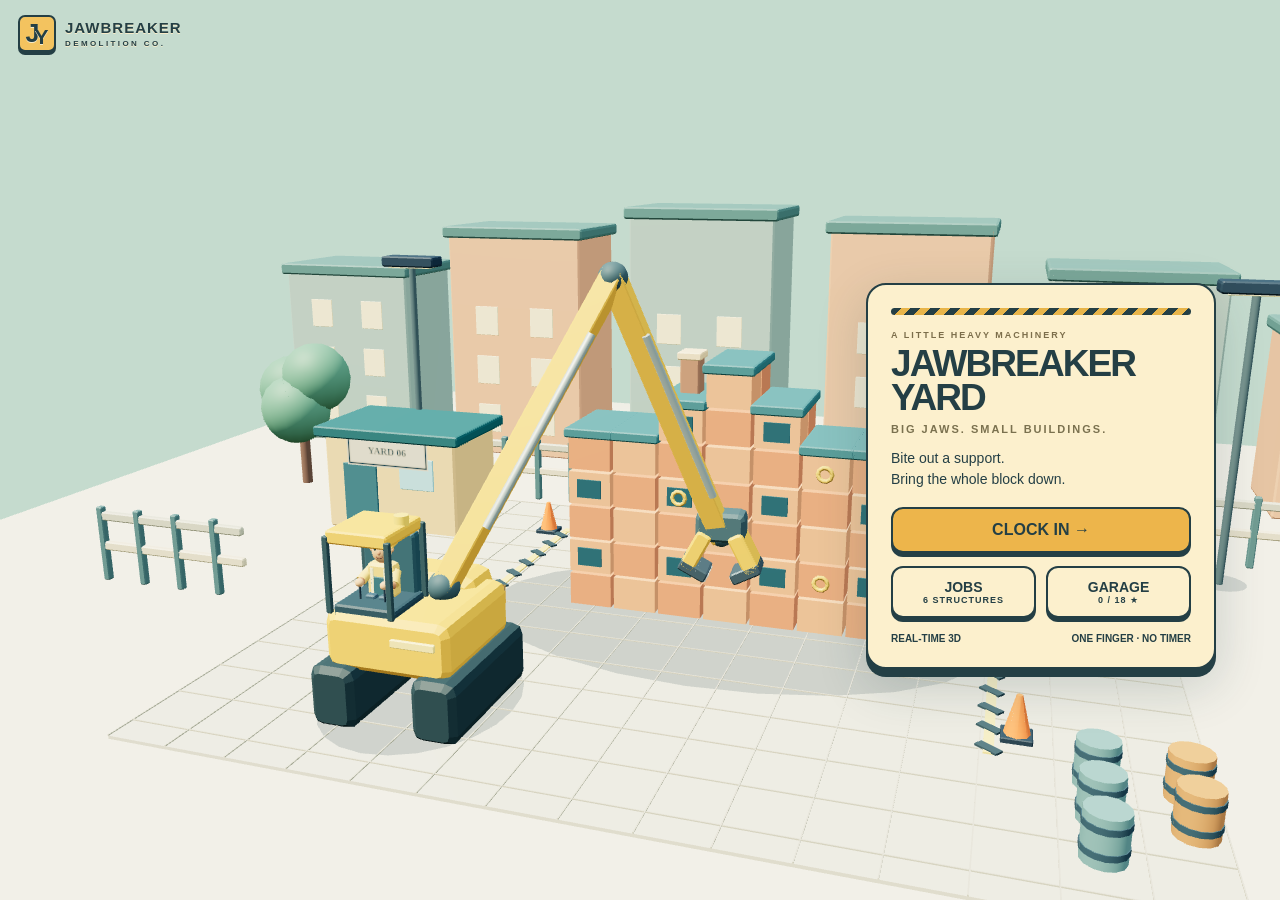
==== index.html @ 6f465db1 "Publish Jawbreaker Yard" ====
<!doctype html>
<html lang="en"><head><meta charset="utf-8"><meta name="viewport" content="width=device-width,initial-scale=1,viewport-fit=cover"><meta name="theme-color" content="#263f46"><meta property="og:title" content="Jawbreaker Yard"><meta property="og:image" content="cover.jpg"><meta name="description" content="Aim a hydraulic jaw. Bite out the supports. Bring the whole block down."><title>Jawbreaker Yard · 3D Demolition</title><link rel="icon" href="icon.svg"><style>#game{position:fixed;left:0;top:0;width:var(--game-width,100vw);height:var(--game-height,100dvh);transform:translateZ(0);overflow:hidden}
[data-night="true"] #brand,[data-night="true"] #hud{color:#ffedc4;text-shadow:0 1px #243f45}[data-night="true"] .brand-icon{color:#243f45;text-shadow:none}
:root{font-family:'Trebuchet MS',Arial,sans-serif;color:#243f45;background:#c5dbce;font-synthesis:none;--ink:#243f45;--paper:#fcf0cd;--gold:#edb54b;--safe-top:env(safe-area-inset-top,0px);--safe-bottom:env(safe-area-inset-bottom,0px)}*{box-sizing:border-box}html,body{margin:0;width:100%;height:100%;overflow:hidden;overscroll-behavior:none}body{touch-action:none}button,a{-webkit-tap-highlight-color:transparent}button{font:800 14px 'Trebuchet MS',Arial,sans-serif;min-height:46px;cursor:pointer;border:2px solid var(--ink);border-radius:12px;color:var(--ink);background:var(--paper);padding:11px 17px;box-shadow:0 4px 0 #243f45;touch-action:manipulation}button:active{transform:translateY(3px);box-shadow:0 1px 0 #243f45}button:focus-visible,a:focus-visible{outline:4px solid #fff;outline-offset:3px}button:disabled{opacity:.48;cursor:default;box-shadow:none}button.primary{background:var(--gold)}button.secondary{background:#d4e1cb}button.icon{min-width:46px;padding:9px}button small{display:block;font-size:9px;letter-spacing:1px}h1,h2,p{margin:0}h1,h2{font-weight:900}small{font-size:10px;letter-spacing:1.8px;font-weight:800}#world{position:fixed;inset:0;width:100%;height:100%;display:block;touch-action:none;outline:none}header{position:fixed;top:calc(var(--safe-top) + 15px);left:18px;right:18px;display:flex;justify-content:space-between;align-items:center;pointer-events:none;z-index:4}header>*{pointer-events:auto}#brand{display:flex;gap:9px;text-decoration:none;color:var(--ink);align-items:center;font-weight:900;letter-spacing:1px;font-size:13px;text-shadow:0 1px #f9ecc9}#brand small{display:block;font-size:8px;letter-spacing:2.4px;margin-top:3px}.brand-icon{border:2px solid var(--ink);border-radius:7px;background:#f3c35f;box-shadow:0 3px var(--ink);width:38px;height:37px;display:flex;align-items:center;justify-content:center;letter-spacing:-5px;padding-right:5px;font-size:25px}.brand-icon span{font-size:21px;transform:translateY(3px)}#pause{width:46px;padding:7px;background:#fbf1d5;font-size:21px;border-radius:50%}#hud{position:fixed;top:calc(var(--safe-top) + 77px);left:20px;width:220px;pointer-events:none}#hud h2{font-size:17px;letter-spacing:-.5px;line-height:1.3;margin-top:4px;text-shadow:0 1px #f8edd2}#job-tag{font-size:8px}.progress-label{display:flex;gap:12px;align-items:center;margin-top:10px}#percent{font-size:44px;letter-spacing:-3px;line-height:1}#percent span{font-size:20px;letter-spacing:-1px}.progress-label b{display:block;font-size:12px}.progress-label small{display:block;font-size:8px;margin-top:4px;letter-spacing:1px}.track{height:7px;background:#56676355;border:1px solid #243f4566;border-radius:5px;width:170px;overflow:hidden;margin-top:7px}.track i{display:block;height:100%;background:#e6a936;width:0;transition:width .35s}#bolts{font-size:20px;font-weight:900;color:#806025;letter-spacing:6px;margin-top:7px}#controls{position:fixed;bottom:calc(var(--safe-bottom) + 15px);left:16px;right:16px;text-align:center;pointer-events:none}#controls button{pointer-events:auto}.tip{display:inline-block;padding:7px 15px;border-radius:20px;background:#fcf0cdd9;font-size:12px;font-weight:800;margin-bottom:10px;box-shadow:0 2px 0 #243f4520}.control-row{display:flex;gap:10px;justify-content:center;align-items:stretch}#support{width:67px;font-size:22px;padding:6px}#support small{font-size:7px;letter-spacing:.5px;margin-top:2px}#crunch{background:var(--gold);width:235px;padding:0 12px;height:65px;display:flex;flex-direction:column;align-items:center;justify-content:center;overflow:hidden}#crunch strong{font-size:16px;letter-spacing:1px}.teeth{letter-spacing:12px;font-size:17px;line-height:17px;opacity:.5;margin-left:10px}#crunch.engaged{background:#e38d35;transform:translateY(3px);box-shadow:0 1px var(--ink)}#controls p{font-size:10px;margin-top:12px;color:#243f45;font-weight:800;text-shadow:0 1px #fdf0cb}#pop{position:fixed;left:50%;top:41%;transform:translate(-50%,0) rotate(-5deg);font-size:27px;font-weight:900;pointer-events:none;color:#fff4cf;white-space:nowrap;-webkit-text-stroke:1px #243f45;text-shadow:3px 4px #243f45;opacity:0;transition:opacity .15s,translate .2s}#pop.show{opacity:1;translate:0 -10px}#panel{position:fixed;inset:0;pointer-events:none;display:flex;align-items:flex-end;justify-content:center;padding:calc(var(--safe-top) + 76px) 18px calc(var(--safe-bottom) + 24px);z-index:5}#panel:empty{display:none}.sheet{pointer-events:auto;width:min(100%,420px);border:2px solid var(--ink);border-radius:20px;background:var(--paper);box-shadow:0 8px 0 #243f45,0 16px 50px #243f4533;padding:23px;max-height:100%;overflow:auto;touch-action:pan-y;overscroll-behavior:contain;position:relative}.sheet:before{content:'';display:block;height:7px;background:repeating-linear-gradient(-45deg,#243f45 0 7px,#e8b54a 7px 14px);border-radius:4px;margin-bottom:15px}.cover h1{font-size:37px;line-height:.91;letter-spacing:-1.9px}.cover .sub{font-size:11px;letter-spacing:2px;font-weight:900;margin-top:8px;color:#7a714f}.lead{font-size:14px;line-height:1.5;margin:13px 0 17px;max-width:300px}.sheet .primary{width:100%;font-size:16px}.sheet .row{display:flex;gap:10px;margin-top:13px}.sheet .row>*{flex:1}.meta{display:flex;justify-content:space-between;font-size:10px;margin-top:15px;font-weight:800}.sheet h2{font-size:27px;letter-spacing:-1px}.sheet .eyebrow{display:block;font-size:9px;letter-spacing:2px;margin-bottom:7px;color:#7c6e4b}.stars{color:#d89231;font-size:44px;letter-spacing:8px;text-shadow:2px 2px #243f45;margin:8px 0}.stats{display:grid;grid-template-columns:1fr 1fr 1fr;gap:8px;margin:12px 0}.stats div{border:1px solid #c9bf98;border-radius:10px;padding:10px 4px;text-align:center}.stats b{display:block;font-size:22px}.stats small{font-size:8px;letter-spacing:1px}.unlocked{font-size:12px;background:#d4e1cb;padding:9px;border-radius:8px;margin-bottom:12px;line-height:1.5}.jobs{display:grid;grid-template-columns:1fr 1fr;gap:10px;margin-top:17px}.jobs button{padding:10px 7px;min-height:72px;text-align:left}.jobs b{display:block;font-size:12px}.jobs span{display:block;font-size:14px;margin-top:6px;color:#9a6e24}.options{display:flex;flex-wrap:wrap;gap:9px;margin:15px 0}.options button{flex:1;font-size:11px;white-space:nowrap;padding:9px}.paint-grid{display:flex;gap:8px;margin:12px 0}.paint-grid button{flex:1;font-size:11px;padding:10px 6px}.paint-grid .on{background:#eab54c}.fine{font-size:10px;line-height:1.6;color:#69705e;margin-top:12px}.social{font-size:11px;line-height:1.6;border-top:1px solid #c4ba95;padding-top:10px;margin-top:15px}.back{width:100%;margin-top:15px}.veil{background:#243f4555;align-items:center!important}.nudge{color:#728064}#error{position:fixed;inset:0;z-index:30;background:var(--paper);padding:20vh 25px;text-align:center}#error p{margin:20px 0}[hidden]{display:none!important}
@media (min-width:700px) and (min-height:550px){#panel{justify-content:flex-end;align-items:center;padding-right:5vw}.cover{width:350px}#hud{left:28px;top:100px}#controls{left:auto;right:28px;width:345px}#brand{font-size:15px}}
@media (max-height:650px) and (orientation:portrait){header{top:calc(var(--safe-top) + 10px);left:13px;right:13px}#hud{top:68px;left:15px}#hud h2{font-size:15px}.progress-label{margin-top:5px}#percent{font-size:34px}.track{width:140px}#bolts{font-size:16px;margin-top:4px}#controls{bottom:calc(var(--safe-bottom) + 9px)}#crunch{height:56px}#controls p{font-size:9px;margin-top:9px}.tip{margin-bottom:6px;padding:5px 12px}#panel{padding:70px 14px 18px}.sheet{padding:16px}.cover h1{font-size:30px}.lead{font-size:12px;margin:9px 0 12px}.sheet:before{margin-bottom:11px}.sheet h2{font-size:24px}.stars{font-size:34px;margin:4px 0}.stats{margin:7px 0}.stats div{padding:6px}.stats b{font-size:18px}}
@media (orientation:landscape) and (max-height:550px){header{top:8px;left:12px;right:12px}#brand{font-size:11px}#brand small{font-size:7px}.brand-icon{width:31px;height:31px;font-size:21px}#hud{top:56px;left:14px;width:180px}#hud h2{font-size:14px}.progress-label{margin-top:3px}#percent{font-size:31px}#bolts{font-size:15px}.track{width:135px}#controls{left:auto;right:12px;bottom:10px;width:260px}#crunch{width:185px;height:55px;font-size:13px}#crunch strong{font-size:13px}#support{width:60px}.tip{padding:4px 12px;margin-bottom:6px;font-size:10px}#controls p{font-size:8px;margin-top:8px}#panel{align-items:center;justify-content:flex-end;padding:12px 72px 12px 12px}.sheet{max-width:335px;padding:13px}.sheet:before{margin-bottom:9px}.cover h1{font-size:28px}.lead{font-size:11px;margin:8px 0 10px}.sheet h2{font-size:22px}.sheet .eyebrow{font-size:8px}.stars{font-size:29px;margin:3px 0}.stats{margin:6px 0}.stats div{padding:4px}.stats b{font-size:18px}.sheet .row{margin-top:10px}.meta{margin-top:10px}.veil .sheet{width:440px;max-width:440px}.jobs{grid-template-columns:repeat(3,1fr);gap:7px;margin-top:10px}.jobs button{min-height:59px;padding:6px}.options{margin:10px 0}.fine{margin-top:5px}.sheet .back{margin-top:10px}}
@media (prefers-reduced-motion:reduce){*{transition:none!important}}
@media (orientation:landscape) and (max-height:550px){
  #panel .receipt{display:grid;grid-template-columns:1fr 1fr;column-gap:13px;max-width:410px;width:410px;align-content:center}
  .receipt:before{grid-column:1/-1;margin-bottom:8px}.receipt .eyebrow{grid-column:1;margin-bottom:3px;font-size:8px}.receipt h2{grid-column:1;font-size:21px;line-height:1.05}.receipt .stars{grid-column:1;font-size:28px;letter-spacing:4px;margin:4px 0}
  .receipt .stats{grid-column:2;grid-row:2/5;grid-template-columns:1fr;gap:3px;margin:0}.receipt .stats div{display:flex;align-items:center;justify-content:space-between;padding:3px 7px}.receipt .stats b{font-size:17px}.receipt .stats small{font-size:7px;letter-spacing:.6px}
  .receipt .unlocked{grid-column:1/-1;font-size:10px;line-height:1.3;padding:6px;margin:5px 0 8px}.receipt>.primary{grid-column:1/-1}.receipt>.row{grid-column:1/-1;margin-top:9px}
}

</style></head>
<body><div id="game"><canvas id="world" aria-label="3D demolition yard. Drag to aim the hydraulic jaws and hold to bite." tabindex="0"></canvas>
<header><a id="brand" href="#" aria-label="Jawbreaker Yard home"><span class="brand-icon">J<span>Y</span></span><span>JAWBREAKER<small>DEMOLITION CO.</small></span></a><button id="pause" aria-label="Pause game">Ⅱ</button></header>
<section id="hud" hidden><div><small id="job-tag"></small><h2 id="job-title"></h2></div><div class="progress-label"><strong id="percent">0<span>%</span></strong><div><b id="bites">0 BITES</b><small id="par"></small></div></div><div class="track"><i id="progress"></i></div><div id="bolts" aria-label="Recovered salvage bolts">○ ○ ○</div></section>
<output id="pop" aria-live="polite"></output>
<section id="controls" hidden><div class="tip" id="tip">Bite low. Watch it go.</div><div class="control-row"><button id="support" aria-label="Aim at a low support">⌖<small>SUPPORT</small></button><button id="crunch"><span class="teeth">▾ ▾ ▾</span><strong>HOLD TO BITE</strong><span class="teeth bottom">▴ ▴ ▴</span></button></div><p>Drag anywhere to aim · Hold to crunch</p></section>
<main id="panel"></main><div id="error" hidden><h1>3D needs WebGL</h1><p>Enable hardware acceleration or try a modern browser.</p><button onclick="location.reload()">Try again</button></div>
</div><script>/**
 * @license
 * Copyright 2010-2022 Three.js Authors
 * SPDX-License-Identifier: MIT
 */
!function(t,e){"object"==typeof exports&&"undefined"!=typeof module?e(exports):"function"==typeof define&&define.amd?define(["exports"],e):e((t="undefined"!=typeof globalThis?globalThis:t||self).THREE={})}(this,(function(t){"use strict";const e="147",i=100,n=300,r=301,s=302,a=303,o=304,l=306,c=1e3,h=1001,u=1002,d=1003,p=1004,m=1005,f=1006,g=1007,v=1008,x=1009,_=1012,y=1014,M=1015,b=1016,S=1020,w=1023,T=1026,A=1027,E=33776,C=33777,L=33778,R=33779,P=35840,I=35841,D=35842,N=35843,O=37492,z=37496,U=37808,B=37809,F=37810,k=37811,G=37812,V=37813,H=37814,W=37815,j=37816,q=37817,X=37818,Y=37819,Z=37820,J=37821,K=36492,$=2300,Q=2301,tt=2302,et=2400,it=2401,nt=2402,rt=2500,st=2501,at=3e3,ot=3001,lt="srgb",ct="srgb-linear",ht=7680,ut=35044,dt="300 es",pt=1035;class mt{addEventListener(t,e){void 0===this._listeners&&(this._listeners={});const i=this._listeners;void 0===i[t]&&(i[t]=[]),-1===i[t].indexOf(e)&&i[t].push(e)}hasEventListener(t,e){if(void 0===this._listeners)return!1;const i=this._listeners;return void 0!==i[t]&&-1!==i[t].indexOf(e)}removeEventListener(t,e){if(void 0===this._listeners)return;const i=this._listeners[t];if(void 0!==i){const t=i.indexOf(e);-1!==t&&i.splice(t,1)}}dispatchEvent(t){if(void 0===this._listeners)return;const e=this._listeners[t.type];if(void 0!==e){t.target=this;const i=e.slice(0);for(let e=0,n=i.length;e<n;e++)i[e].call(this,t);t.target=null}}}const ft=["00","01","02","03","04","05","06","07","08","09","0a","0b","0c","0d","0e","0f","10","11","12","13","14","15","16","17","18","19","1a","1b","1c","1d","1e","1f","20","21","22","23","24","25","26","27","28","29","2a","2b","2c","2d","2e","2f","30","31","32","33","34","35","36","37","38","39","3a","3b","3c","3d","3e","3f","40","41","42","43","44","45","46","47","48","49","4a","4b","4c","4d","4e","4f","50","51","52","53","54","55","56","57","58","59","5a","5b","5c","5d","5e","5f","60","61","62","63","64","65","66","67","68","69","6a","6b","6c","6d","6e","6f","70","71","72","73","74","75","76","77","78","79","7a","7b","7c","7d","7e","7f","80","81","82","83","84","85","86","87","88","89","8a","8b","8c","8d","8e","8f","90","91","92","93","94","95","96","97","98","99","9a","9b","9c","9d","9e","9f","a0","a1","a2","a3","a4","a5","a6","a7","a8","a9","aa","ab","ac","ad","ae","af","b0","b1","b2","b3","b4","b5","b6","b7","b8","b9","ba","bb","bc","bd","be","bf","c0","c1","c2","c3","c4","c5","c6","c7","c8","c9","ca","cb","cc","cd","ce","cf","d0","d1","d2","d3","d4","d5","d6","d7","d8","d9","da","db","dc","dd","de","df","e0","e1","e2","e3","e4","e5","e6","e7","e8","e9","ea","eb","ec","ed","ee","ef","f0","f1","f2","f3","f4","f5","f6","f7","f8","f9","fa","fb","fc","fd","fe","ff"];let gt=1234567;const vt=Math.PI/180,xt=180/Math.PI;function _t(){const t=4294967295*Math.random()|0,e=4294967295*Math.random()|0,i=4294967295*Math.random()|0,n=4294967295*Math.random()|0;return(ft[255&t]+ft[t>>8&255]+ft[t>>16&255]+ft[t>>24&255]+"-"+ft[255&e]+ft[e>>8&255]+"-"+ft[e>>16&15|64]+ft[e>>24&255]+"-"+ft[63&i|128]+ft[i>>8&255]+"-"+ft[i>>16&255]+ft[i>>24&255]+ft[255&n]+ft[n>>8&255]+ft[n>>16&255]+ft[n>>24&255]).toLowerCase()}function yt(t,e,i){return Math.max(e,Math.min(i,t))}function Mt(t,e){return(t%e+e)%e}function bt(t,e,i){return(1-i)*t+i*e}function St(t){return 0==(t&t-1)&&0!==t}function wt(t){return Math.pow(2,Math.ceil(Math.log(t)/Math.LN2))}function Tt(t){return Math.pow(2,Math.floor(Math.log(t)/Math.LN2))}function At(t,e){switch(e.constructor){case Float32Array:return t;case Uint16Array:return t/65535;case Uint8Array:return t/255;case Int16Array:return Math.max(t/32767,-1);case Int8Array:return Math.max(t/127,-1);default:throw new Error("Invalid component type.")}}function Et(t,e){switch(e.constructor){case Float32Array:return t;case Uint16Array:return Math.round(65535*t);case Uint8Array:return Math.round(255*t);case Int16Array:return Math.round(32767*t);case Int8Array:return Math.round(127*t);default:throw new Error("Invalid component type.")}}var Ct=Object.freeze({__proto__:null,DEG2RAD:vt,RAD2DEG:xt,generateUUID:_t,clamp:yt,euclideanModulo:Mt,mapLinear:function(t,e,i,n,r){return n+(t-e)*(r-n)/(i-e)},inverseLerp:function(t,e,i){return t!==e?(i-t)/(e-t):0},lerp:bt,damp:function(t,e,i,n){return bt(t,e,1-Math.exp(-i*n))},pingpong:function(t,e=1){return e-Math.abs(Mt(t,2*e)-e)},smoothstep:function(t,e,i){return t<=e?0:t>=i?1:(t=(t-e)/(i-e))*t*(3-2*t)},smootherstep:function(t,e,i){return t<=e?0:t>=i?1:(t=(t-e)/(i-e))*t*t*(t*(6*t-15)+10)},randInt:function(t,e){return t+Math.floor(Math.random()*(e-t+1))},randFloat:function(t,e){return t+Math.random()*(e-t)},randFloatSpread:function(t){return t*(.5-Math.random())},seededRandom:function(t){void 0!==t&&(gt=t);let e=gt+=1831565813;return e=Math.imul(e^e>>>15,1|e),e^=e+Math.imul(e^e>>>7,61|e),((e^e>>>14)>>>0)/4294967296},degToRad:function(t){return t*vt},radToDeg:function(t){return t*xt},isPowerOfTwo:St,ceilPowerOfTwo:wt,floorPowerOfTwo:Tt,setQuaternionFromProperEuler:function(t,e,i,n,r){const s=Math.cos,a=Math.sin,o=s(i/2),l=a(i/2),c=s((e+n)/2),h=a((e+n)/2),u=s((e-n)/2),d=a((e-n)/2),p=s((n-e)/2),m=a((n-e)/2);switch(r){case"XYX":t.set(o*h,l*u,l*d,o*c);break;case"YZY":t.set(l*d,o*h,l*u,o*c);break;case"ZXZ":t.set(l*u,l*d,o*h,o*c);break;case"XZX":t.set(o*h,l*m,l*p,o*c);break;case"YXY":t.set(l*p,o*h,l*m,o*c);break;case"ZYZ":t.set(l*m,l*p,o*h,o*c);break;default:console.warn("THREE.MathUtils: .setQuaternionFromProperEuler() encountered an unknown order: "+r)}},normalize:Et,denormalize:At});class Lt{constructor(t=0,e=0){Lt.prototype.isVector2=!0,this.x=t,this.y=e}get width(){return this.x}set width(t){this.x=t}get height(){return this.y}set height(t){this.y=t}set(t,e){return this.x=t,this.y=e,this}setScalar(t){return this.x=t,this.y=t,this}setX(t){return this.x=t,this}setY(t){return this.y=t,this}setComponent(t,e){switch(t){case 0:this.x=e;break;case 1:this.y=e;break;default:throw new Error("index is out of range: "+t)}return this}getComponent(t){switch(t){case 0:return this.x;case 1:return this.y;default:throw new Error("index is out of range: "+t)}}clone(){return new this.constructor(this.x,this.y)}copy(t){return this.x=t.x,this.y=t.y,this}add(t){return this.x+=t.x,this.y+=t.y,this}addScalar(t){return this.x+=t,this.y+=t,this}addVectors(t,e){return this.x=t.x+e.x,this.y=t.y+e.y,this}addScaledVector(t,e){return this.x+=t.x*e,this.y+=t.y*e,this}sub(t){return this.x-=t.x,this.y-=t.y,this}subScalar(t){return this.x-=t,this.y-=t,this}subVectors(t,e){return this.x=t.x-e.x,this.y=t.y-e.y,this}multiply(t){return this.x*=t.x,this.y*=t.y,this}multiplyScalar(t){return this.x*=t,this.y*=t,this}divide(t){return this.x/=t.x,this.y/=t.y,this}divideScalar(t){return this.multiplyScalar(1/t)}applyMatrix3(t){const e=this.x,i=this.y,n=t.elements;return this.x=n[0]*e+n[3]*i+n[6],this.y=n[1]*e+n[4]*i+n[7],this}min(t){return this.x=Math.min(this.x,t.x),this.y=Math.min(this.y,t.y),this}max(t){return this.x=Math.max(this.x,t.x),this.y=Math.max(this.y,t.y),this}clamp(t,e){return this.x=Math.max(t.x,Math.min(e.x,this.x)),this.y=Math.max(t.y,Math.min(e.y,this.y)),this}clampScalar(t,e){return this.x=Math.max(t,Math.min(e,this.x)),this.y=Math.max(t,Math.min(e,this.y)),this}clampLength(t,e){const i=this.length();return this.divideScalar(i||1).multiplyScalar(Math.max(t,Math.min(e,i)))}floor(){return this.x=Math.floor(this.x),this.y=Math.floor(this.y),this}ceil(){return this.x=Math.ceil(this.x),this.y=Math.ceil(this.y),this}round(){return this.x=Math.round(this.x),this.y=Math.round(this.y),this}roundToZero(){return this.x=this.x<0?Math.ceil(this.x):Math.floor(this.x),this.y=this.y<0?Math.ceil(this.y):Math.floor(this.y),this}negate(){return this.x=-this.x,this.y=-this.y,this}dot(t){return this.x*t.x+this.y*t.y}cross(t){return this.x*t.y-this.y*t.x}lengthSq(){return this.x*this.x+this.y*this.y}length(){return Math.sqrt(this.x*this.x+this.y*this.y)}manhattanLength(){return Math.abs(this.x)+Math.abs(this.y)}normalize(){return this.divideScalar(this.length()||1)}angle(){return Math.atan2(-this.y,-this.x)+Math.PI}distanceTo(t){return Math.sqrt(this.distanceToSquared(t))}distanceToSquared(t){const e=this.x-t.x,i=this.y-t.y;return e*e+i*i}manhattanDistanceTo(t){return Math.abs(this.x-t.x)+Math.abs(this.y-t.y)}setLength(t){return this.normalize().multiplyScalar(t)}lerp(t,e){return this.x+=(t.x-this.x)*e,this.y+=(t.y-this.y)*e,this}lerpVectors(t,e,i){return this.x=t.x+(e.x-t.x)*i,this.y=t.y+(e.y-t.y)*i,this}equals(t){return t.x===this.x&&t.y===this.y}fromArray(t,e=0){return this.x=t[e],this.y=t[e+1],this}toArray(t=[],e=0){return t[e]=this.x,t[e+1]=this.y,t}fromBufferAttribute(t,e){return this.x=t.getX(e),this.y=t.getY(e),this}rotateAround(t,e){const i=Math.cos(e),n=Math.sin(e),r=this.x-t.x,s=this.y-t.y;return this.x=r*i-s*n+t.x,this.y=r*n+s*i+t.y,this}random(){return this.x=Math.random(),this.y=Math.random(),this}*[Symbol.iterator](){yield this.x,yield this.y}}class Rt{constructor(){Rt.prototype.isMatrix3=!0,this.elements=[1,0,0,0,1,0,0,0,1]}set(t,e,i,n,r,s,a,o,l){const c=this.elements;return c[0]=t,c[1]=n,c[2]=a,c[3]=e,c[4]=r,c[5]=o,c[6]=i,c[7]=s,c[8]=l,this}identity(){return this.set(1,0,0,0,1,0,0,0,1),this}copy(t){const e=this.elements,i=t.elements;return e[0]=i[0],e[1]=i[1],e[2]=i[2],e[3]=i[3],e[4]=i[4],e[5]=i[5],e[6]=i[6],e[7]=i[7],e[8]=i[8],this}extractBasis(t,e,i){return t.setFromMatrix3Column(this,0),e.setFromMatrix3Column(this,1),i.setFromMatrix3Column(this,2),this}setFromMatrix4(t){const e=t.elements;return this.set(e[0],e[4],e[8],e[1],e[5],e[9],e[2],e[6],e[10]),this}multiply(t){return this.multiplyMatrices(this,t)}premultiply(t){return this.multiplyMatrices(t,this)}multiplyMatrices(t,e){const i=t.elements,n=e.elements,r=this.elements,s=i[0],a=i[3],o=i[6],l=i[1],c=i[4],h=i[7],u=i[2],d=i[5],p=i[8],m=n[0],f=n[3],g=n[6],v=n[1],x=n[4],_=n[7],y=n[2],M=n[5],b=n[8];return r[0]=s*m+a*v+o*y,r[3]=s*f+a*x+o*M,r[6]=s*g+a*_+o*b,r[1]=l*m+c*v+h*y,r[4]=l*f+c*x+h*M,r[7]=l*g+c*_+h*b,r[2]=u*m+d*v+p*y,r[5]=u*f+d*x+p*M,r[8]=u*g+d*_+p*b,this}multiplyScalar(t){const e=this.elements;return e[0]*=t,e[3]*=t,e[6]*=t,e[1]*=t,e[4]*=t,e[7]*=t,e[2]*=t,e[5]*=t,e[8]*=t,this}determinant(){const t=this.elements,e=t[0],i=t[1],n=t[2],r=t[3],s=t[4],a=t[5],o=t[6],l=t[7],c=t[8];return e*s*c-e*a*l-i*r*c+i*a*o+n*r*l-n*s*o}invert(){const t=this.elements,e=t[0],i=t[1],n=t[2],r=t[3],s=t[4],a=t[5],o=t[6],l=t[7],c=t[8],h=c*s-a*l,u=a*o-c*r,d=l*r-s*o,p=e*h+i*u+n*d;if(0===p)return this.set(0,0,0,0,0,0,0,0,0);const m=1/p;return t[0]=h*m,t[1]=(n*l-c*i)*m,t[2]=(a*i-n*s)*m,t[3]=u*m,t[4]=(c*e-n*o)*m,t[5]=(n*r-a*e)*m,t[6]=d*m,t[7]=(i*o-l*e)*m,t[8]=(s*e-i*r)*m,this}transpose(){let t;const e=this.elements;return t=e[1],e[1]=e[3],e[3]=t,t=e[2],e[2]=e[6],e[6]=t,t=e[5],e[5]=e[7],e[7]=t,this}getNormalMatrix(t){return this.setFromMatrix4(t).invert().transpose()}transposeIntoArray(t){const e=this.elements;return t[0]=e[0],t[1]=e[3],t[2]=e[6],t[3]=e[1],t[4]=e[4],t[5]=e[7],t[6]=e[2],t[7]=e[5],t[8]=e[8],this}setUvTransform(t,e,i,n,r,s,a){const o=Math.cos(r),l=Math.sin(r);return this.set(i*o,i*l,-i*(o*s+l*a)+s+t,-n*l,n*o,-n*(-l*s+o*a)+a+e,0,0,1),this}scale(t,e){return this.premultiply(Pt.makeScale(t,e)),this}rotate(t){return this.premultiply(Pt.makeRotation(-t)),this}translate(t,e){return this.premultiply(Pt.makeTranslation(t,e)),this}makeTranslation(t,e){return this.set(1,0,t,0,1,e,0,0,1),this}makeRotation(t){const e=Math.cos(t),i=Math.sin(t);return this.set(e,-i,0,i,e,0,0,0,1),this}makeScale(t,e){return this.set(t,0,0,0,e,0,0,0,1),this}equals(t){const e=this.elements,i=t.elements;for(let t=0;t<9;t++)if(e[t]!==i[t])return!1;return!0}fromArray(t,e=0){for(let i=0;i<9;i++)this.elements[i]=t[i+e];return this}toArray(t=[],e=0){const i=this.elements;return t[e]=i[0],t[e+1]=i[1],t[e+2]=i[2],t[e+3]=i[3],t[e+4]=i[4],t[e+5]=i[5],t[e+6]=i[6],t[e+7]=i[7],t[e+8]=i[8],t}clone(){return(new this.constructor).fromArray(this.elements)}}const Pt=new Rt;function It(t){for(let e=t.length-1;e>=0;--e)if(t[e]>=65535)return!0;return!1}const Dt={Int8Array:Int8Array,Uint8Array:Uint8Array,Uint8ClampedArray:Uint8ClampedArray,Int16Array:Int16Array,Uint16Array:Uint16Array,Int32Array:Int32Array,Uint32Array:Uint32Array,Float32Array:Float32Array,Float64Array:Float64Array};function Nt(t,e){return new Dt[t](e)}function Ot(t){return document.createElementNS("http://www.w3.org/1999/xhtml",t)}function zt(t){return t<.04045?.0773993808*t:Math.pow(.9478672986*t+.0521327014,2.4)}function Ut(t){return t<.0031308?12.92*t:1.055*Math.pow(t,.41666)-.055}const Bt={[lt]:{[ct]:zt},[ct]:{[lt]:Ut}},Ft={legacyMode:!0,get workingColorSpace(){return ct},set workingColorSpace(t){console.warn("THREE.ColorManagement: .workingColorSpace is readonly.")},convert:function(t,e,i){if(this.legacyMode||e===i||!e||!i)return t;if(Bt[e]&&void 0!==Bt[e][i]){const n=Bt[e][i];return t.r=n(t.r),t.g=n(t.g),t.b=n(t.b),t}throw new Error("Unsupported color space conversion.")},fromWorkingColorSpace:function(t,e){return this.convert(t,this.workingColorSpace,e)},toWorkingColorSpace:function(t,e){return this.convert(t,e,this.workingColorSpace)}},kt={aliceblue:15792383,antiquewhite:16444375,aqua:65535,aquamarine:8388564,azure:15794175,beige:16119260,bisque:16770244,black:0,blanchedalmond:16772045,blue:255,blueviolet:9055202,brown:10824234,burlywood:14596231,cadetblue:6266528,chartreuse:8388352,chocolate:13789470,coral:16744272,cornflowerblue:6591981,cornsilk:16775388,crimson:14423100,cyan:65535,darkblue:139,darkcyan:35723,darkgoldenrod:12092939,darkgray:11119017,darkgreen:25600,darkgrey:11119017,darkkhaki:12433259,darkmagenta:9109643,darkolivegreen:5597999,darkorange:16747520,darkorchid:10040012,darkred:9109504,darksalmon:15308410,darkseagreen:9419919,darkslateblue:4734347,darkslategray:3100495,darkslategrey:3100495,darkturquoise:52945,darkviolet:9699539,deeppink:16716947,deepskyblue:49151,dimgray:6908265,dimgrey:6908265,dodgerblue:2003199,firebrick:11674146,floralwhite:16775920,forestgreen:2263842,fuchsia:16711935,gainsboro:14474460,ghostwhite:16316671,gold:16766720,goldenrod:14329120,gray:8421504,green:32768,greenyellow:11403055,grey:8421504,honeydew:15794160,hotpink:16738740,indianred:13458524,indigo:4915330,ivory:16777200,khaki:15787660,lavender:15132410,lavenderblush:16773365,lawngreen:8190976,lemonchiffon:16775885,lightblue:11393254,lightcoral:15761536,lightcyan:14745599,lightgoldenrodyellow:16448210,lightgray:13882323,lightgreen:9498256,lightgrey:13882323,lightpink:16758465,lightsalmon:16752762,lightseagreen:2142890,lightskyblue:8900346,lightslategray:7833753,lightslategrey:7833753,lightsteelblue:11584734,lightyellow:16777184,lime:65280,limegreen:3329330,linen:16445670,magenta:16711935,maroon:8388608,mediumaquamarine:6737322,mediumblue:205,mediumorchid:12211667,mediumpurple:9662683,mediumseagreen:3978097,mediumslateblue:8087790,mediumspringgreen:64154,mediumturquoise:4772300,mediumvioletred:13047173,midnightblue:1644912,mintcream:16121850,mistyrose:16770273,moccasin:16770229,navajowhite:16768685,navy:128,oldlace:16643558,olive:8421376,olivedrab:7048739,orange:16753920,orangered:16729344,orchid:14315734,palegoldenrod:15657130,palegreen:10025880,paleturquoise:11529966,palevioletred:14381203,papayawhip:16773077,peachpuff:16767673,peru:13468991,pink:16761035,plum:14524637,powderblue:11591910,purple:8388736,rebeccapurple:6697881,red:16711680,rosybrown:12357519,royalblue:4286945,saddlebrown:9127187,salmon:16416882,sandybrown:16032864,seagreen:3050327,seashell:16774638,sienna:10506797,silver:12632256,skyblue:8900331,slateblue:6970061,slategray:7372944,slategrey:7372944,snow:16775930,springgreen:65407,steelblue:4620980,tan:13808780,teal:32896,thistle:14204888,tomato:16737095,turquoise:4251856,violet:15631086,wheat:16113331,white:16777215,whitesmoke:16119285,yellow:16776960,yellowgreen:10145074},Gt={r:0,g:0,b:0},Vt={h:0,s:0,l:0},Ht={h:0,s:0,l:0};function Wt(t,e,i){return i<0&&(i+=1),i>1&&(i-=1),i<1/6?t+6*(e-t)*i:i<.5?e:i<2/3?t+6*(e-t)*(2/3-i):t}function jt(t,e){return e.r=t.r,e.g=t.g,e.b=t.b,e}class qt{constructor(t,e,i){return this.isColor=!0,this.r=1,this.g=1,this.b=1,void 0===e&&void 0===i?this.set(t):this.setRGB(t,e,i)}set(t){return t&&t.isColor?this.copy(t):"number"==typeof t?this.setHex(t):"string"==typeof t&&this.setStyle(t),this}setScalar(t){return this.r=t,this.g=t,this.b=t,this}setHex(t,e="srgb"){return t=Math.floor(t),this.r=(t>>16&255)/255,this.g=(t>>8&255)/255,this.b=(255&t)/255,Ft.toWorkingColorSpace(this,e),this}setRGB(t,e,i,n=Ft.workingColorSpace){return this.r=t,this.g=e,this.b=i,Ft.toWorkingColorSpace(this,n),this}setHSL(t,e,i,n=Ft.workingColorSpace){if(t=Mt(t,1),e=yt(e,0,1),i=yt(i,0,1),0===e)this.r=this.g=this.b=i;else{const n=i<=.5?i*(1+e):i+e-i*e,r=2*i-n;this.r=Wt(r,n,t+1/3),this.g=Wt(r,n,t),this.b=Wt(r,n,t-1/3)}return Ft.toWorkingColorSpace(this,n),this}setStyle(t,e="srgb"){function i(e){void 0!==e&&parseFloat(e)<1&&console.warn("THREE.Color: Alpha component of "+t+" will be ignored.")}let n;if(n=/^((?:rgb|hsl)a?)\(([^\)]*)\)/.exec(t)){let t;const r=n[1],s=n[2];switch(r){case"rgb":case"rgba":if(t=/^\s*(\d+)\s*,\s*(\d+)\s*,\s*(\d+)\s*(?:,\s*(\d*\.?\d+)\s*)?$/.exec(s))return this.r=Math.min(255,parseInt(t[1],10))/255,this.g=Math.min(255,parseInt(t[2],10))/255,this.b=Math.min(255,parseInt(t[3],10))/255,Ft.toWorkingColorSpace(this,e),i(t[4]),this;if(t=/^\s*(\d+)\%\s*,\s*(\d+)\%\s*,\s*(\d+)\%\s*(?:,\s*(\d*\.?\d+)\s*)?$/.exec(s))return this.r=Math.min(100,parseInt(t[1],10))/100,this.g=Math.min(100,parseInt(t[2],10))/100,this.b=Math.min(100,parseInt(t[3],10))/100,Ft.toWorkingColorSpace(this,e),i(t[4]),this;break;case"hsl":case"hsla":if(t=/^\s*(\d*\.?\d+)\s*,\s*(\d*\.?\d+)\%\s*,\s*(\d*\.?\d+)\%\s*(?:,\s*(\d*\.?\d+)\s*)?$/.exec(s)){const n=parseFloat(t[1])/360,r=parseFloat(t[2])/100,s=parseFloat(t[3])/100;return i(t[4]),this.setHSL(n,r,s,e)}}}else if(n=/^\#([A-Fa-f\d]+)$/.exec(t)){const t=n[1],i=t.length;if(3===i)return this.r=parseInt(t.charAt(0)+t.charAt(0),16)/255,this.g=parseInt(t.charAt(1)+t.charAt(1),16)/255,this.b=parseInt(t.charAt(2)+t.charAt(2),16)/255,Ft.toWorkingColorSpace(this,e),this;if(6===i)return this.r=parseInt(t.charAt(0)+t.charAt(1),16)/255,this.g=parseInt(t.charAt(2)+t.charAt(3),16)/255,this.b=parseInt(t.charAt(4)+t.charAt(5),16)/255,Ft.toWorkingColorSpace(this,e),this}return t&&t.length>0?this.setColorName(t,e):this}setColorName(t,e="srgb"){const i=kt[t.toLowerCase()];return void 0!==i?this.setHex(i,e):console.warn("THREE.Color: Unknown color "+t),this}clone(){return new this.constructor(this.r,this.g,this.b)}copy(t){return this.r=t.r,this.g=t.g,this.b=t.b,this}copySRGBToLinear(t){return this.r=zt(t.r),this.g=zt(t.g),this.b=zt(t.b),this}copyLinearToSRGB(t){return this.r=Ut(t.r),this.g=Ut(t.g),this.b=Ut(t.b),this}convertSRGBToLinear(){return this.copySRGBToLinear(this),this}convertLinearToSRGB(){return this.copyLinearToSRGB(this),this}getHex(t="srgb"){return Ft.fromWorkingColorSpace(jt(this,Gt),t),yt(255*Gt.r,0,255)<<16^yt(255*Gt.g,0,255)<<8^yt(255*Gt.b,0,255)<<0}getHexString(t="srgb"){return("000000"+this.getHex(t).toString(16)).slice(-6)}getHSL(t,e=Ft.workingColorSpace){Ft.fromWorkingColorSpace(jt(this,Gt),e);const i=Gt.r,n=Gt.g,r=Gt.b,s=Math.max(i,n,r),a=Math.min(i,n,r);let o,l;const c=(a+s)/2;if(a===s)o=0,l=0;else{const t=s-a;switch(l=c<=.5?t/(s+a):t/(2-s-a),s){case i:o=(n-r)/t+(n<r?6:0);break;case n:o=(r-i)/t+2;break;case r:o=(i-n)/t+4}o/=6}return t.h=o,t.s=l,t.l=c,t}getRGB(t,e=Ft.workingColorSpace){return Ft.fromWorkingColorSpace(jt(this,Gt),e),t.r=Gt.r,t.g=Gt.g,t.b=Gt.b,t}getStyle(t="srgb"){return Ft.fromWorkingColorSpace(jt(this,Gt),t),t!==lt?`color(${t} ${Gt.r} ${Gt.g} ${Gt.b})`:`rgb(${255*Gt.r|0},${255*Gt.g|0},${255*Gt.b|0})`}offsetHSL(t,e,i){return this.getHSL(Vt),Vt.h+=t,Vt.s+=e,Vt.l+=i,this.setHSL(Vt.h,Vt.s,Vt.l),this}add(t){return this.r+=t.r,this.g+=t.g,this.b+=t.b,this}addColors(t,e){return this.r=t.r+e.r,this.g=t.g+e.g,this.b=t.b+e.b,this}addScalar(t){return this.r+=t,this.g+=t,this.b+=t,this}sub(t){return this.r=Math.max(0,this.r-t.r),this.g=Math.max(0,this.g-t.g),this.b=Math.max(0,this.b-t.b),this}multiply(t){return this.r*=t.r,this.g*=t.g,this.b*=t.b,this}multiplyScalar(t){return this.r*=t,this.g*=t,this.b*=t,this}lerp(t,e){return this.r+=(t.r-this.r)*e,this.g+=(t.g-this.g)*e,this.b+=(t.b-this.b)*e,this}lerpColors(t,e,i){return this.r=t.r+(e.r-t.r)*i,this.g=t.g+(e.g-t.g)*i,this.b=t.b+(e.b-t.b)*i,this}lerpHSL(t,e){this.getHSL(Vt),t.getHSL(Ht);const i=bt(Vt.h,Ht.h,e),n=bt(Vt.s,Ht.s,e),r=bt(Vt.l,Ht.l,e);return this.setHSL(i,n,r),this}equals(t){return t.r===this.r&&t.g===this.g&&t.b===this.b}fromArray(t,e=0){return this.r=t[e],this.g=t[e+1],this.b=t[e+2],this}toArray(t=[],e=0){return t[e]=this.r,t[e+1]=this.g,t[e+2]=this.b,t}fromBufferAttribute(t,e){return this.r=t.getX(e),this.g=t.getY(e),this.b=t.getZ(e),this}toJSON(){return this.getHex()}*[Symbol.iterator](){yield this.r,yield this.g,yield this.b}}let Xt;qt.NAMES=kt;class Yt{static getDataURL(t){if(/^data:/i.test(t.src))return t.src;if("undefined"==typeof HTMLCanvasElement)return t.src;let e;if(t instanceof HTMLCanvasElement)e=t;else{void 0===Xt&&(Xt=Ot("canvas")),Xt.width=t.width,Xt.height=t.height;const i=Xt.getContext("2d");t instanceof ImageData?i.putImageData(t,0,0):i.drawImage(t,0,0,t.width,t.height),e=Xt}return e.width>2048||e.height>2048?(console.warn("THREE.ImageUtils.getDataURL: Image converted to jpg for performance reasons",t),e.toDataURL("image/jpeg",.6)):e.toDataURL("image/png")}static sRGBToLinear(t){if("undefined"!=typeof HTMLImageElement&&t instanceof HTMLImageElement||"undefined"!=typeof HTMLCanvasElement&&t instanceof HTMLCanvasElement||"undefined"!=typeof ImageBitmap&&t instanceof ImageBitmap){const e=Ot("canvas");e.width=t.width,e.height=t.height;const i=e.getContext("2d");i.drawImage(t,0,0,t.width,t.height);const n=i.getImageData(0,0,t.width,t.height),r=n.data;for(let t=0;t<r.length;t++)r[t]=255*zt(r[t]/255);return i.putImageData(n,0,0),e}if(t.data){const e=t.data.slice(0);for(let t=0;t<e.length;t++)e instanceof Uint8Array||e instanceof Uint8ClampedArray?e[t]=Math.floor(255*zt(e[t]/255)):e[t]=zt(e[t]);return{data:e,width:t.width,height:t.height}}return console.warn("THREE.ImageUtils.sRGBToLinear(): Unsupported image type. No color space conversion applied."),t}}class Zt{constructor(t=null){this.isSource=!0,this.uuid=_t(),this.data=t,this.version=0}set needsUpdate(t){!0===t&&this.version++}toJSON(t){const e=void 0===t||"string"==typeof t;if(!e&&void 0!==t.images[this.uuid])return t.images[this.uuid];const i={uuid:this.uuid,url:""},n=this.data;if(null!==n){let t;if(Array.isArray(n)){t=[];for(let e=0,i=n.length;e<i;e++)n[e].isDataTexture?t.push(Jt(n[e].image)):t.push(Jt(n[e]))}else t=Jt(n);i.url=t}return e||(t.images[this.uuid]=i),i}}function Jt(t){return"undefined"!=typeof HTMLImageElement&&t instanceof HTMLImageElement||"undefined"!=typeof HTMLCanvasElement&&t instanceof HTMLCanvasElement||"undefined"!=typeof ImageBitmap&&t instanceof ImageBitmap?Yt.getDataURL(t):t.data?{data:Array.from(t.data),width:t.width,height:t.height,type:t.data.constructor.name}:(console.warn("THREE.Texture: Unable to serialize Texture."),{})}let Kt=0;class $t extends mt{constructor(t=$t.DEFAULT_IMAGE,e=$t.DEFAULT_MAPPING,i=1001,n=1001,r=1006,s=1008,a=1023,o=1009,l=$t.DEFAULT_ANISOTROPY,c=3e3){super(),this.isTexture=!0,Object.defineProperty(this,"id",{value:Kt++}),this.uuid=_t(),this.name="",this.source=new Zt(t),this.mipmaps=[],this.mapping=e,this.wrapS=i,this.wrapT=n,this.magFilter=r,this.minFilter=s,this.anisotropy=l,this.format=a,this.internalFormat=null,this.type=o,this.offset=new Lt(0,0),this.repeat=new Lt(1,1),this.center=new Lt(0,0),this.rotation=0,this.matrixAutoUpdate=!0,this.matrix=new Rt,this.generateMipmaps=!0,this.premultiplyAlpha=!1,this.flipY=!0,this.unpackAlignment=4,this.encoding=c,this.userData={},this.version=0,this.onUpdate=null,this.isRenderTargetTexture=!1,this.needsPMREMUpdate=!1}get image(){return this.source.data}set image(t){this.source.data=t}updateMatrix(){this.matrix.setUvTransform(this.offset.x,this.offset.y,this.repeat.x,this.repeat.y,this.rotation,this.center.x,this.center.y)}clone(){return(new this.constructor).copy(this)}copy(t){return this.name=t.name,this.source=t.source,this.mipmaps=t.mipmaps.slice(0),this.mapping=t.mapping,this.wrapS=t.wrapS,this.wrapT=t.wrapT,this.magFilter=t.magFilter,this.minFilter=t.minFilter,this.anisotropy=t.anisotropy,this.format=t.format,this.internalFormat=t.internalFormat,this.type=t.type,this.offset.copy(t.offset),this.repeat.copy(t.repeat),this.center.copy(t.center),this.rotation=t.rotation,this.matrixAutoUpdate=t.matrixAutoUpdate,this.matrix.copy(t.matrix),this.generateMipmaps=t.generateMipmaps,this.premultiplyAlpha=t.premultiplyAlpha,this.flipY=t.flipY,this.unpackAlignment=t.unpackAlignment,this.encoding=t.encoding,this.userData=JSON.parse(JSON.stringify(t.userData)),this.needsUpdate=!0,this}toJSON(t){const e=void 0===t||"string"==typeof t;if(!e&&void 0!==t.textures[this.uuid])return t.textures[this.uuid];const i={metadata:{version:4.5,type:"Texture",generator:"Texture.toJSON"},uuid:this.uuid,name:this.name,image:this.source.toJSON(t).uuid,mapping:this.mapping,repeat:[this.repeat.x,this.repeat.y],offset:[this.offset.x,this.offset.y],center:[this.center.x,this.center.y],rotation:this.rotation,wrap:[this.wrapS,this.wrapT],format:this.format,type:this.type,encoding:this.encoding,minFilter:this.minFilter,magFilter:this.magFilter,anisotropy:this.anisotropy,flipY:this.flipY,premultiplyAlpha:this.premultiplyAlpha,unpackAlignment:this.unpackAlignment};return"{}"!==JSON.stringify(this.userData)&&(i.userData=this.userData),e||(t.textures[this.uuid]=i),i}dispose(){this.dispatchEvent({type:"dispose"})}transformUv(t){if(this.mapping!==n)return t;if(t.applyMatrix3(this.matrix),t.x<0||t.x>1)switch(this.wrapS){case c:t.x=t.x-Math.floor(t.x);break;case h:t.x=t.x<0?0:1;break;case u:1===Math.abs(Math.floor(t.x)%2)?t.x=Math.ceil(t.x)-t.x:t.x=t.x-Math.floor(t.x)}if(t.y<0||t.y>1)switch(this.wrapT){case c:t.y=t.y-Math.floor(t.y);break;case h:t.y=t.y<0?0:1;break;case u:1===Math.abs(Math.floor(t.y)%2)?t.y=Math.ceil(t.y)-t.y:t.y=t.y-Math.floor(t.y)}return this.flipY&&(t.y=1-t.y),t}set needsUpdate(t){!0===t&&(this.version++,this.source.needsUpdate=!0)}}$t.DEFAULT_IMAGE=null,$t.DEFAULT_MAPPING=n,$t.DEFAULT_ANISOTROPY=1;class Qt{constructor(t=0,e=0,i=0,n=1){Qt.prototype.isVector4=!0,this.x=t,this.y=e,this.z=i,this.w=n}get width(){return this.z}set width(t){this.z=t}get height(){return this.w}set height(t){this.w=t}set(t,e,i,n){return this.x=t,this.y=e,this.z=i,this.w=n,this}setScalar(t){return this.x=t,this.y=t,this.z=t,this.w=t,this}setX(t){return this.x=t,this}setY(t){return this.y=t,this}setZ(t){return this.z=t,this}setW(t){return this.w=t,this}setComponent(t,e){switch(t){case 0:this.x=e;break;case 1:this.y=e;break;case 2:this.z=e;break;case 3:this.w=e;break;default:throw new Error("index is out of range: "+t)}return this}getComponent(t){switch(t){case 0:return this.x;case 1:return this.y;case 2:return this.z;case 3:return this.w;default:throw new Error("index is out of range: "+t)}}clone(){return new this.constructor(this.x,this.y,this.z,this.w)}copy(t){return this.x=t.x,this.y=t.y,this.z=t.z,this.w=void 0!==t.w?t.w:1,this}add(t){return this.x+=t.x,this.y+=t.y,this.z+=t.z,this.w+=t.w,this}addScalar(t){return this.x+=t,this.y+=t,this.z+=t,this.w+=t,this}addVectors(t,e){return this.x=t.x+e.x,this.y=t.y+e.y,this.z=t.z+e.z,this.w=t.w+e.w,this}addScaledVector(t,e){return this.x+=t.x*e,this.y+=t.y*e,this.z+=t.z*e,this.w+=t.w*e,this}sub(t){return this.x-=t.x,this.y-=t.y,this.z-=t.z,this.w-=t.w,this}subScalar(t){return this.x-=t,this.y-=t,this.z-=t,this.w-=t,this}subVectors(t,e){return this.x=t.x-e.x,this.y=t.y-e.y,this.z=t.z-e.z,this.w=t.w-e.w,this}multiply(t){return this.x*=t.x,this.y*=t.y,this.z*=t.z,this.w*=t.w,this}multiplyScalar(t){return this.x*=t,this.y*=t,this.z*=t,this.w*=t,this}applyMatrix4(t){const e=this.x,i=this.y,n=this.z,r=this.w,s=t.elements;return this.x=s[0]*e+s[4]*i+s[8]*n+s[12]*r,this.y=s[1]*e+s[5]*i+s[9]*n+s[13]*r,this.z=s[2]*e+s[6]*i+s[10]*n+s[14]*r,this.w=s[3]*e+s[7]*i+s[11]*n+s[15]*r,this}divideScalar(t){return this.multiplyScalar(1/t)}setAxisAngleFromQuaternion(t){this.w=2*Math.acos(t.w);const e=Math.sqrt(1-t.w*t.w);return e<1e-4?(this.x=1,this.y=0,this.z=0):(this.x=t.x/e,this.y=t.y/e,this.z=t.z/e),this}setAxisAngleFromRotationMatrix(t){let e,i,n,r;const s=.01,a=.1,o=t.elements,l=o[0],c=o[4],h=o[8],u=o[1],d=o[5],p=o[9],m=o[2],f=o[6],g=o[10];if(Math.abs(c-u)<s&&Math.abs(h-m)<s&&Math.abs(p-f)<s){if(Math.abs(c+u)<a&&Math.abs(h+m)<a&&Math.abs(p+f)<a&&Math.abs(l+d+g-3)<a)return this.set(1,0,0,0),this;e=Math.PI;const t=(l+1)/2,o=(d+1)/2,v=(g+1)/2,x=(c+u)/4,_=(h+m)/4,y=(p+f)/4;return t>o&&t>v?t<s?(i=0,n=.707106781,r=.707106781):(i=Math.sqrt(t),n=x/i,r=_/i):o>v?o<s?(i=.707106781,n=0,r=.707106781):(n=Math.sqrt(o),i=x/n,r=y/n):v<s?(i=.707106781,n=.707106781,r=0):(r=Math.sqrt(v),i=_/r,n=y/r),this.set(i,n,r,e),this}let v=Math.sqrt((f-p)*(f-p)+(h-m)*(h-m)+(u-c)*(u-c));return Math.abs(v)<.001&&(v=1),this.x=(f-p)/v,this.y=(h-m)/v,this.z=(u-c)/v,this.w=Math.acos((l+d+g-1)/2),this}min(t){return this.x=Math.min(this.x,t.x),this.y=Math.min(this.y,t.y),this.z=Math.min(this.z,t.z),this.w=Math.min(this.w,t.w),this}max(t){return this.x=Math.max(this.x,t.x),this.y=Math.max(this.y,t.y),this.z=Math.max(this.z,t.z),this.w=Math.max(this.w,t.w),this}clamp(t,e){return this.x=Math.max(t.x,Math.min(e.x,this.x)),this.y=Math.max(t.y,Math.min(e.y,this.y)),this.z=Math.max(t.z,Math.min(e.z,this.z)),this.w=Math.max(t.w,Math.min(e.w,this.w)),this}clampScalar(t,e){return this.x=Math.max(t,Math.min(e,this.x)),this.y=Math.max(t,Math.min(e,this.y)),this.z=Math.max(t,Math.min(e,this.z)),this.w=Math.max(t,Math.min(e,this.w)),this}clampLength(t,e){const i=this.length();return this.divideScalar(i||1).multiplyScalar(Math.max(t,Math.min(e,i)))}floor(){return this.x=Math.floor(this.x),this.y=Math.floor(this.y),this.z=Math.floor(this.z),this.w=Math.floor(this.w),this}ceil(){return this.x=Math.ceil(this.x),this.y=Math.ceil(this.y),this.z=Math.ceil(this.z),this.w=Math.ceil(this.w),this}round(){return this.x=Math.round(this.x),this.y=Math.round(this.y),this.z=Math.round(this.z),this.w=Math.round(this.w),this}roundToZero(){return this.x=this.x<0?Math.ceil(this.x):Math.floor(this.x),this.y=this.y<0?Math.ceil(this.y):Math.floor(this.y),this.z=this.z<0?Math.ceil(this.z):Math.floor(this.z),this.w=this.w<0?Math.ceil(this.w):Math.floor(this.w),this}negate(){return this.x=-this.x,this.y=-this.y,this.z=-this.z,this.w=-this.w,this}dot(t){return this.x*t.x+this.y*t.y+this.z*t.z+this.w*t.w}lengthSq(){return this.x*this.x+this.y*this.y+this.z*this.z+this.w*this.w}length(){return Math.sqrt(this.x*this.x+this.y*this.y+this.z*this.z+this.w*this.w)}manhattanLength(){return Math.abs(this.x)+Math.abs(this.y)+Math.abs(this.z)+Math.abs(this.w)}normalize(){return this.divideScalar(this.length()||1)}setLength(t){return this.normalize().multiplyScalar(t)}lerp(t,e){return this.x+=(t.x-this.x)*e,this.y+=(t.y-this.y)*e,this.z+=(t.z-this.z)*e,this.w+=(t.w-this.w)*e,this}lerpVectors(t,e,i){return this.x=t.x+(e.x-t.x)*i,this.y=t.y+(e.y-t.y)*i,this.z=t.z+(e.z-t.z)*i,this.w=t.w+(e.w-t.w)*i,this}equals(t){return t.x===this.x&&t.y===this.y&&t.z===this.z&&t.w===this.w}fromArray(t,e=0){return this.x=t[e],this.y=t[e+1],this.z=t[e+2],this.w=t[e+3],this}toArray(t=[],e=0){return t[e]=this.x,t[e+1]=this.y,t[e+2]=this.z,t[e+3]=this.w,t}fromBufferAttribute(t,e){return this.x=t.getX(e),this.y=t.getY(e),this.z=t.getZ(e),this.w=t.getW(e),this}random(){return this.x=Math.random(),this.y=Math.random(),this.z=Math.random(),this.w=Math.random(),this}*[Symbol.iterator](){yield this.x,yield this.y,yield this.z,yield this.w}}class te extends mt{constructor(t=1,e=1,i={}){super(),this.isWebGLRenderTarget=!0,this.width=t,this.height=e,this.depth=1,this.scissor=new Qt(0,0,t,e),this.scissorTest=!1,this.viewport=new Qt(0,0,t,e);const n={width:t,height:e,depth:1};this.texture=new $t(n,i.mapping,i.wrapS,i.wrapT,i.magFilter,i.minFilter,i.format,i.type,i.anisotropy,i.encoding),this.texture.isRenderTargetTexture=!0,this.texture.flipY=!1,this.texture.generateMipmaps=void 0!==i.generateMipmaps&&i.generateMipmaps,this.texture.internalFormat=void 0!==i.internalFormat?i.internalFormat:null,this.texture.minFilter=void 0!==i.minFilter?i.minFilter:f,this.depthBuffer=void 0===i.depthBuffer||i.depthBuffer,this.stencilBuffer=void 0!==i.stencilBuffer&&i.stencilBuffer,this.depthTexture=void 0!==i.depthTexture?i.depthTexture:null,this.samples=void 0!==i.samples?i.samples:0}setSize(t,e,i=1){this.width===t&&this.height===e&&this.depth===i||(this.width=t,this.height=e,this.depth=i,this.texture.image.width=t,this.texture.image.height=e,this.texture.image.depth=i,this.dispose()),this.viewport.set(0,0,t,e),this.scissor.set(0,0,t,e)}clone(){return(new this.constructor).copy(this)}copy(t){this.width=t.width,this.height=t.height,this.depth=t.depth,this.viewport.copy(t.viewport),this.texture=t.texture.clone(),this.texture.isRenderTargetTexture=!0;const e=Object.assign({},t.texture.image);return this.texture.source=new Zt(e),this.depthBuffer=t.depthBuffer,this.stencilBuffer=t.stencilBuffer,null!==t.depthTexture&&(this.depthTexture=t.depthTexture.clone()),this.samples=t.samples,this}dispose(){this.dispatchEvent({type:"dispose"})}}class ee extends $t{constructor(t=null,e=1,i=1,n=1){super(null),this.isDataArrayTexture=!0,this.image={data:t,width:e,height:i,depth:n},this.magFilter=d,this.minFilter=d,this.wrapR=h,this.generateMipmaps=!1,this.flipY=!1,this.unpackAlignment=1}}class ie extends $t{constructor(t=null,e=1,i=1,n=1){super(null),this.isData3DTexture=!0,this.image={data:t,width:e,height:i,depth:n},this.magFilter=d,this.minFilter=d,this.wrapR=h,this.generateMipmaps=!1,this.flipY=!1,this.unpackAlignment=1}}class ne{constructor(t=0,e=0,i=0,n=1){this.isQuaternion=!0,this._x=t,this._y=e,this._z=i,this._w=n}static slerpFlat(t,e,i,n,r,s,a){let o=i[n+0],l=i[n+1],c=i[n+2],h=i[n+3];const u=r[s+0],d=r[s+1],p=r[s+2],m=r[s+3];if(0===a)return t[e+0]=o,t[e+1]=l,t[e+2]=c,void(t[e+3]=h);if(1===a)return t[e+0]=u,t[e+1]=d,t[e+2]=p,void(t[e+3]=m);if(h!==m||o!==u||l!==d||c!==p){let t=1-a;const e=o*u+l*d+c*p+h*m,i=e>=0?1:-1,n=1-e*e;if(n>Number.EPSILON){const r=Math.sqrt(n),s=Math.atan2(r,e*i);t=Math.sin(t*s)/r,a=Math.sin(a*s)/r}const r=a*i;if(o=o*t+u*r,l=l*t+d*r,c=c*t+p*r,h=h*t+m*r,t===1-a){const t=1/Math.sqrt(o*o+l*l+c*c+h*h);o*=t,l*=t,c*=t,h*=t}}t[e]=o,t[e+1]=l,t[e+2]=c,t[e+3]=h}static multiplyQuaternionsFlat(t,e,i,n,r,s){const a=i[n],o=i[n+1],l=i[n+2],c=i[n+3],h=r[s],u=r[s+1],d=r[s+2],p=r[s+3];return t[e]=a*p+c*h+o*d-l*u,t[e+1]=o*p+c*u+l*h-a*d,t[e+2]=l*p+c*d+a*u-o*h,t[e+3]=c*p-a*h-o*u-l*d,t}get x(){return this._x}set x(t){this._x=t,this._onChangeCallback()}get y(){return this._y}set y(t){this._y=t,this._onChangeCallback()}get z(){return this._z}set z(t){this._z=t,this._onChangeCallback()}get w(){return this._w}set w(t){this._w=t,this._onChangeCallback()}set(t,e,i,n){return this._x=t,this._y=e,this._z=i,this._w=n,this._onChangeCallback(),this}clone(){return new this.constructor(this._x,this._y,this._z,this._w)}copy(t){return this._x=t.x,this._y=t.y,this._z=t.z,this._w=t.w,this._onChangeCallback(),this}setFromEuler(t,e){const i=t._x,n=t._y,r=t._z,s=t._order,a=Math.cos,o=Math.sin,l=a(i/2),c=a(n/2),h=a(r/2),u=o(i/2),d=o(n/2),p=o(r/2);switch(s){case"XYZ":this._x=u*c*h+l*d*p,this._y=l*d*h-u*c*p,this._z=l*c*p+u*d*h,this._w=l*c*h-u*d*p;break;case"YXZ":this._x=u*c*h+l*d*p,this._y=l*d*h-u*c*p,this._z=l*c*p-u*d*h,this._w=l*c*h+u*d*p;break;case"ZXY":this._x=u*c*h-l*d*p,this._y=l*d*h+u*c*p,this._z=l*c*p+u*d*h,this._w=l*c*h-u*d*p;break;case"ZYX":this._x=u*c*h-l*d*p,this._y=l*d*h+u*c*p,this._z=l*c*p-u*d*h,this._w=l*c*h+u*d*p;break;case"YZX":this._x=u*c*h+l*d*p,this._y=l*d*h+u*c*p,this._z=l*c*p-u*d*h,this._w=l*c*h-u*d*p;break;case"XZY":this._x=u*c*h-l*d*p,this._y=l*d*h-u*c*p,this._z=l*c*p+u*d*h,this._w=l*c*h+u*d*p;break;default:console.warn("THREE.Quaternion: .setFromEuler() encountered an unknown order: "+s)}return!1!==e&&this._onChangeCallback(),this}setFromAxisAngle(t,e){const i=e/2,n=Math.sin(i);return this._x=t.x*n,this._y=t.y*n,this._z=t.z*n,this._w=Math.cos(i),this._onChangeCallback(),this}setFromRotationMatrix(t){const e=t.elements,i=e[0],n=e[4],r=e[8],s=e[1],a=e[5],o=e[9],l=e[2],c=e[6],h=e[10],u=i+a+h;if(u>0){const t=.5/Math.sqrt(u+1);this._w=.25/t,this._x=(c-o)*t,this._y=(r-l)*t,this._z=(s-n)*t}else if(i>a&&i>h){const t=2*Math.sqrt(1+i-a-h);this._w=(c-o)/t,this._x=.25*t,this._y=(n+s)/t,this._z=(r+l)/t}else if(a>h){const t=2*Math.sqrt(1+a-i-h);this._w=(r-l)/t,this._x=(n+s)/t,this._y=.25*t,this._z=(o+c)/t}else{const t=2*Math.sqrt(1+h-i-a);this._w=(s-n)/t,this._x=(r+l)/t,this._y=(o+c)/t,this._z=.25*t}return this._onChangeCallback(),this}setFromUnitVectors(t,e){let i=t.dot(e)+1;return i<Number.EPSILON?(i=0,Math.abs(t.x)>Math.abs(t.z)?(this._x=-t.y,this._y=t.x,this._z=0,this._w=i):(this._x=0,this._y=-t.z,this._z=t.y,this._w=i)):(this._x=t.y*e.z-t.z*e.y,this._y=t.z*e.x-t.x*e.z,this._z=t.x*e.y-t.y*e.x,this._w=i),this.normalize()}angleTo(t){return 2*Math.acos(Math.abs(yt(this.dot(t),-1,1)))}rotateTowards(t,e){const i=this.angleTo(t);if(0===i)return this;const n=Math.min(1,e/i);return this.slerp(t,n),this}identity(){return this.set(0,0,0,1)}invert(){return this.conjugate()}conjugate(){return this._x*=-1,this._y*=-1,this._z*=-1,this._onChangeCallback(),this}dot(t){return this._x*t._x+this._y*t._y+this._z*t._z+this._w*t._w}lengthSq(){return this._x*this._x+this._y*this._y+this._z*this._z+this._w*this._w}length(){return Math.sqrt(this._x*this._x+this._y*this._y+this._z*this._z+this._w*this._w)}normalize(){let t=this.length();return 0===t?(this._x=0,this._y=0,this._z=0,this._w=1):(t=1/t,this._x=this._x*t,this._y=this._y*t,this._z=this._z*t,this._w=this._w*t),this._onChangeCallback(),this}multiply(t){return this.multiplyQuaternions(this,t)}premultiply(t){return this.multiplyQuaternions(t,this)}multiplyQuaternions(t,e){const i=t._x,n=t._y,r=t._z,s=t._w,a=e._x,o=e._y,l=e._z,c=e._w;return this._x=i*c+s*a+n*l-r*o,this._y=n*c+s*o+r*a-i*l,this._z=r*c+s*l+i*o-n*a,this._w=s*c-i*a-n*o-r*l,this._onChangeCallback(),this}slerp(t,e){if(0===e)return this;if(1===e)return this.copy(t);const i=this._x,n=this._y,r=this._z,s=this._w;let a=s*t._w+i*t._x+n*t._y+r*t._z;if(a<0?(this._w=-t._w,this._x=-t._x,this._y=-t._y,this._z=-t._z,a=-a):this.copy(t),a>=1)return this._w=s,this._x=i,this._y=n,this._z=r,this;const o=1-a*a;if(o<=Number.EPSILON){const t=1-e;return this._w=t*s+e*this._w,this._x=t*i+e*this._x,this._y=t*n+e*this._y,this._z=t*r+e*this._z,this.normalize(),this._onChangeCallback(),this}const l=Math.sqrt(o),c=Math.atan2(l,a),h=Math.sin((1-e)*c)/l,u=Math.sin(e*c)/l;return this._w=s*h+this._w*u,this._x=i*h+this._x*u,this._y=n*h+this._y*u,this._z=r*h+this._z*u,this._onChangeCallback(),this}slerpQuaternions(t,e,i){return this.copy(t).slerp(e,i)}random(){const t=Math.random(),e=Math.sqrt(1-t),i=Math.sqrt(t),n=2*Math.PI*Math.random(),r=2*Math.PI*Math.random();return this.set(e*Math.cos(n),i*Math.sin(r),i*Math.cos(r),e*Math.sin(n))}equals(t){return t._x===this._x&&t._y===this._y&&t._z===this._z&&t._w===this._w}fromArray(t,e=0){return this._x=t[e],this._y=t[e+1],this._z=t[e+2],this._w=t[e+3],this._onChangeCallback(),this}toArray(t=[],e=0){return t[e]=this._x,t[e+1]=this._y,t[e+2]=this._z,t[e+3]=this._w,t}fromBufferAttribute(t,e){return this._x=t.getX(e),this._y=t.getY(e),this._z=t.getZ(e),this._w=t.getW(e),this}_onChange(t){return this._onChangeCallback=t,this}_onChangeCallback(){}*[Symbol.iterator](){yield this._x,yield this._y,yield this._z,yield this._w}}class re{constructor(t=0,e=0,i=0){re.prototype.isVector3=!0,this.x=t,this.y=e,this.z=i}set(t,e,i){return void 0===i&&(i=this.z),this.x=t,this.y=e,this.z=i,this}setScalar(t){return this.x=t,this.y=t,this.z=t,this}setX(t){return this.x=t,this}setY(t){return this.y=t,this}setZ(t){return this.z=t,this}setComponent(t,e){switch(t){case 0:this.x=e;break;case 1:this.y=e;break;case 2:this.z=e;break;default:throw new Error("index is out of range: "+t)}return this}getComponent(t){switch(t){case 0:return this.x;case 1:return this.y;case 2:return this.z;default:throw new Error("index is out of range: "+t)}}clone(){return new this.constructor(this.x,this.y,this.z)}copy(t){return this.x=t.x,this.y=t.y,this.z=t.z,this}add(t){return this.x+=t.x,this.y+=t.y,this.z+=t.z,this}addScalar(t){return this.x+=t,this.y+=t,this.z+=t,this}addVectors(t,e){return this.x=t.x+e.x,this.y=t.y+e.y,this.z=t.z+e.z,this}addScaledVector(t,e){return this.x+=t.x*e,this.y+=t.y*e,this.z+=t.z*e,this}sub(t){return this.x-=t.x,this.y-=t.y,this.z-=t.z,this}subScalar(t){return this.x-=t,this.y-=t,this.z-=t,this}subVectors(t,e){return this.x=t.x-e.x,this.y=t.y-e.y,this.z=t.z-e.z,this}multiply(t){return this.x*=t.x,this.y*=t.y,this.z*=t.z,this}multiplyScalar(t){return this.x*=t,this.y*=t,this.z*=t,this}multiplyVectors(t,e){return this.x=t.x*e.x,this.y=t.y*e.y,this.z=t.z*e.z,this}applyEuler(t){return this.applyQuaternion(ae.setFromEuler(t))}applyAxisAngle(t,e){return this.applyQuaternion(ae.setFromAxisAngle(t,e))}applyMatrix3(t){const e=this.x,i=this.y,n=this.z,r=t.elements;return this.x=r[0]*e+r[3]*i+r[6]*n,this.y=r[1]*e+r[4]*i+r[7]*n,this.z=r[2]*e+r[5]*i+r[8]*n,this}applyNormalMatrix(t){return this.applyMatrix3(t).normalize()}applyMatrix4(t){const e=this.x,i=this.y,n=this.z,r=t.elements,s=1/(r[3]*e+r[7]*i+r[11]*n+r[15]);return this.x=(r[0]*e+r[4]*i+r[8]*n+r[12])*s,this.y=(r[1]*e+r[5]*i+r[9]*n+r[13])*s,this.z=(r[2]*e+r[6]*i+r[10]*n+r[14])*s,this}applyQuaternion(t){const e=this.x,i=this.y,n=this.z,r=t.x,s=t.y,a=t.z,o=t.w,l=o*e+s*n-a*i,c=o*i+a*e-r*n,h=o*n+r*i-s*e,u=-r*e-s*i-a*n;return this.x=l*o+u*-r+c*-a-h*-s,this.y=c*o+u*-s+h*-r-l*-a,this.z=h*o+u*-a+l*-s-c*-r,this}project(t){return this.applyMatrix4(t.matrixWorldInverse).applyMatrix4(t.projectionMatrix)}unproject(t){return this.applyMatrix4(t.projectionMatrixInverse).applyMatrix4(t.matrixWorld)}transformDirection(t){const e=this.x,i=this.y,n=this.z,r=t.elements;return this.x=r[0]*e+r[4]*i+r[8]*n,this.y=r[1]*e+r[5]*i+r[9]*n,this.z=r[2]*e+r[6]*i+r[10]*n,this.normalize()}divide(t){return this.x/=t.x,this.y/=t.y,this.z/=t.z,this}divideScalar(t){return this.multiplyScalar(1/t)}min(t){return this.x=Math.min(this.x,t.x),this.y=Math.min(this.y,t.y),this.z=Math.min(this.z,t.z),this}max(t){return this.x=Math.max(this.x,t.x),this.y=Math.max(this.y,t.y),this.z=Math.max(this.z,t.z),this}clamp(t,e){return this.x=Math.max(t.x,Math.min(e.x,this.x)),this.y=Math.max(t.y,Math.min(e.y,this.y)),this.z=Math.max(t.z,Math.min(e.z,this.z)),this}clampScalar(t,e){return this.x=Math.max(t,Math.min(e,this.x)),this.y=Math.max(t,Math.min(e,this.y)),this.z=Math.max(t,Math.min(e,this.z)),this}clampLength(t,e){const i=this.length();return this.divideScalar(i||1).multiplyScalar(Math.max(t,Math.min(e,i)))}floor(){return this.x=Math.floor(this.x),this.y=Math.floor(this.y),this.z=Math.floor(this.z),this}ceil(){return this.x=Math.ceil(this.x),this.y=Math.ceil(this.y),this.z=Math.ceil(this.z),this}round(){return this.x=Math.round(this.x),this.y=Math.round(this.y),this.z=Math.round(this.z),this}roundToZero(){return this.x=this.x<0?Math.ceil(this.x):Math.floor(this.x),this.y=this.y<0?Math.ceil(this.y):Math.floor(this.y),this.z=this.z<0?Math.ceil(this.z):Math.floor(this.z),this}negate(){return this.x=-this.x,this.y=-this.y,this.z=-this.z,this}dot(t){return this.x*t.x+this.y*t.y+this.z*t.z}lengthSq(){return this.x*this.x+this.y*this.y+this.z*this.z}length(){return Math.sqrt(this.x*this.x+this.y*this.y+this.z*this.z)}manhattanLength(){return Math.abs(this.x)+Math.abs(this.y)+Math.abs(this.z)}normalize(){return this.divideScalar(this.length()||1)}setLength(t){return this.normalize().multiplyScalar(t)}lerp(t,e){return this.x+=(t.x-this.x)*e,this.y+=(t.y-this.y)*e,this.z+=(t.z-this.z)*e,this}lerpVectors(t,e,i){return this.x=t.x+(e.x-t.x)*i,this.y=t.y+(e.y-t.y)*i,this.z=t.z+(e.z-t.z)*i,this}cross(t){return this.crossVectors(this,t)}crossVectors(t,e){const i=t.x,n=t.y,r=t.z,s=e.x,a=e.y,o=e.z;return this.x=n*o-r*a,this.y=r*s-i*o,this.z=i*a-n*s,this}projectOnVector(t){const e=t.lengthSq();if(0===e)return this.set(0,0,0);const i=t.dot(this)/e;return this.copy(t).multiplyScalar(i)}projectOnPlane(t){return se.copy(this).projectOnVector(t),this.sub(se)}reflect(t){return this.sub(se.copy(t).multiplyScalar(2*this.dot(t)))}angleTo(t){const e=Math.sqrt(this.lengthSq()*t.lengthSq());if(0===e)return Math.PI/2;const i=this.dot(t)/e;return Math.acos(yt(i,-1,1))}distanceTo(t){return Math.sqrt(this.distanceToSquared(t))}distanceToSquared(t){const e=this.x-t.x,i=this.y-t.y,n=this.z-t.z;return e*e+i*i+n*n}manhattanDistanceTo(t){return Math.abs(this.x-t.x)+Math.abs(this.y-t.y)+Math.abs(this.z-t.z)}setFromSpherical(t){return this.setFromSphericalCoords(t.radius,t.phi,t.theta)}setFromSphericalCoords(t,e,i){const n=Math.sin(e)*t;return this.x=n*Math.sin(i),this.y=Math.cos(e)*t,this.z=n*Math.cos(i),this}setFromCylindrical(t){return this.setFromCylindricalCoords(t.radius,t.theta,t.y)}setFromCylindricalCoords(t,e,i){return this.x=t*Math.sin(e),this.y=i,this.z=t*Math.cos(e),this}setFromMatrixPosition(t){const e=t.elements;return this.x=e[12],this.y=e[13],this.z=e[14],this}setFromMatrixScale(t){const e=this.setFromMatrixColumn(t,0).length(),i=this.setFromMatrixColumn(t,1).length(),n=this.setFromMatrixColumn(t,2).length();return this.x=e,this.y=i,this.z=n,this}setFromMatrixColumn(t,e){return this.fromArray(t.elements,4*e)}setFromMatrix3Column(t,e){return this.fromArray(t.elements,3*e)}setFromEuler(t){return this.x=t._x,this.y=t._y,this.z=t._z,this}equals(t){return t.x===this.x&&t.y===this.y&&t.z===this.z}fromArray(t,e=0){return this.x=t[e],this.y=t[e+1],this.z=t[e+2],this}toArray(t=[],e=0){return t[e]=this.x,t[e+1]=this.y,t[e+2]=this.z,t}fromBufferAttribute(t,e){return this.x=t.getX(e),this.y=t.getY(e),this.z=t.getZ(e),this}random(){return this.x=Math.random(),this.y=Math.random(),this.z=Math.random(),this}randomDirection(){const t=2*(Math.random()-.5),e=Math.random()*Math.PI*2,i=Math.sqrt(1-t**2);return this.x=i*Math.cos(e),this.y=i*Math.sin(e),this.z=t,this}*[Symbol.iterator](){yield this.x,yield this.y,yield this.z}}const se=new re,ae=new ne;class oe{constructor(t=new re(1/0,1/0,1/0),e=new re(-1/0,-1/0,-1/0)){this.isBox3=!0,this.min=t,this.max=e}set(t,e){return this.min.copy(t),this.max.copy(e),this}setFromArray(t){let e=1/0,i=1/0,n=1/0,r=-1/0,s=-1/0,a=-1/0;for(let o=0,l=t.length;o<l;o+=3){const l=t[o],c=t[o+1],h=t[o+2];l<e&&(e=l),c<i&&(i=c),h<n&&(n=h),l>r&&(r=l),c>s&&(s=c),h>a&&(a=h)}return this.min.set(e,i,n),this.max.set(r,s,a),this}setFromBufferAttribute(t){let e=1/0,i=1/0,n=1/0,r=-1/0,s=-1/0,a=-1/0;for(let o=0,l=t.count;o<l;o++){const l=t.getX(o),c=t.getY(o),h=t.getZ(o);l<e&&(e=l),c<i&&(i=c),h<n&&(n=h),l>r&&(r=l),c>s&&(s=c),h>a&&(a=h)}return this.min.set(e,i,n),this.max.set(r,s,a),this}setFromPoints(t){this.makeEmpty();for(let e=0,i=t.length;e<i;e++)this.expandByPoint(t[e]);return this}setFromCenterAndSize(t,e){const i=ce.copy(e).multiplyScalar(.5);return this.min.copy(t).sub(i),this.max.copy(t).add(i),this}setFromObject(t,e=!1){return this.makeEmpty(),this.expandByObject(t,e)}clone(){return(new this.constructor).copy(this)}copy(t){return this.min.copy(t.min),this.max.copy(t.max),this}makeEmpty(){return this.min.x=this.min.y=this.min.z=1/0,this.max.x=this.max.y=this.max.z=-1/0,this}isEmpty(){return this.max.x<this.min.x||this.max.y<this.min.y||this.max.z<this.min.z}getCenter(t){return this.isEmpty()?t.set(0,0,0):t.addVectors(this.min,this.max).multiplyScalar(.5)}getSize(t){return this.isEmpty()?t.set(0,0,0):t.subVectors(this.max,this.min)}expandByPoint(t){return this.min.min(t),this.max.max(t),this}expandByVector(t){return this.min.sub(t),this.max.add(t),this}expandByScalar(t){return this.min.addScalar(-t),this.max.addScalar(t),this}expandByObject(t,e=!1){t.updateWorldMatrix(!1,!1);const i=t.geometry;if(void 0!==i)if(e&&null!=i.attributes&&void 0!==i.attributes.position){const e=i.attributes.position;for(let i=0,n=e.count;i<n;i++)ce.fromBufferAttribute(e,i).applyMatrix4(t.matrixWorld),this.expandByPoint(ce)}else null===i.boundingBox&&i.computeBoundingBox(),he.copy(i.boundingBox),he.applyMatrix4(t.matrixWorld),this.union(he);const n=t.children;for(let t=0,i=n.length;t<i;t++)this.expandByObject(n[t],e);return this}containsPoint(t){return!(t.x<this.min.x||t.x>this.max.x||t.y<this.min.y||t.y>this.max.y||t.z<this.min.z||t.z>this.max.z)}containsBox(t){return this.min.x<=t.min.x&&t.max.x<=this.max.x&&this.min.y<=t.min.y&&t.max.y<=this.max.y&&this.min.z<=t.min.z&&t.max.z<=this.max.z}getParameter(t,e){return e.set((t.x-this.min.x)/(this.max.x-this.min.x),(t.y-this.min.y)/(this.max.y-this.min.y),(t.z-this.min.z)/(this.max.z-this.min.z))}intersectsBox(t){return!(t.max.x<this.min.x||t.min.x>this.max.x||t.max.y<this.min.y||t.min.y>this.max.y||t.max.z<this.min.z||t.min.z>this.max.z)}intersectsSphere(t){return this.clampPoint(t.center,ce),ce.distanceToSquared(t.center)<=t.radius*t.radius}intersectsPlane(t){let e,i;return t.normal.x>0?(e=t.normal.x*this.min.x,i=t.normal.x*this.max.x):(e=t.normal.x*this.max.x,i=t.normal.x*this.min.x),t.normal.y>0?(e+=t.normal.y*this.min.y,i+=t.normal.y*this.max.y):(e+=t.normal.y*this.max.y,i+=t.normal.y*this.min.y),t.normal.z>0?(e+=t.normal.z*this.min.z,i+=t.normal.z*this.max.z):(e+=t.normal.z*this.max.z,i+=t.normal.z*this.min.z),e<=-t.constant&&i>=-t.constant}intersectsTriangle(t){if(this.isEmpty())return!1;this.getCenter(ve),xe.subVectors(this.max,ve),ue.subVectors(t.a,ve),de.subVectors(t.b,ve),pe.subVectors(t.c,ve),me.subVectors(de,ue),fe.subVectors(pe,de),ge.subVectors(ue,pe);let e=[0,-me.z,me.y,0,-fe.z,fe.y,0,-ge.z,ge.y,me.z,0,-me.x,fe.z,0,-fe.x,ge.z,0,-ge.x,-me.y,me.x,0,-fe.y,fe.x,0,-ge.y,ge.x,0];return!!Me(e,ue,de,pe,xe)&&(e=[1,0,0,0,1,0,0,0,1],!!Me(e,ue,de,pe,xe)&&(_e.crossVectors(me,fe),e=[_e.x,_e.y,_e.z],Me(e,ue,de,pe,xe)))}clampPoint(t,e){return e.copy(t).clamp(this.min,this.max)}distanceToPoint(t){return ce.copy(t).clamp(this.min,this.max).sub(t).length()}getBoundingSphere(t){return this.getCenter(t.center),t.radius=.5*this.getSize(ce).length(),t}intersect(t){return this.min.max(t.min),this.max.min(t.max),this.isEmpty()&&this.makeEmpty(),this}union(t){return this.min.min(t.min),this.max.max(t.max),this}applyMatrix4(t){return this.isEmpty()||(le[0].set(this.min.x,this.min.y,this.min.z).applyMatrix4(t),le[1].set(this.min.x,this.min.y,this.max.z).applyMatrix4(t),le[2].set(this.min.x,this.max.y,this.min.z).applyMatrix4(t),le[3].set(this.min.x,this.max.y,this.max.z).applyMatrix4(t),le[4].set(this.max.x,this.min.y,this.min.z).applyMatrix4(t),le[5].set(this.max.x,this.min.y,this.max.z).applyMatrix4(t),le[6].set(this.max.x,this.max.y,this.min.z).applyMatrix4(t),le[7].set(this.max.x,this.max.y,this.max.z).applyMatrix4(t),this.setFromPoints(le)),this}translate(t){return this.min.add(t),this.max.add(t),this}equals(t){return t.min.equals(this.min)&&t.max.equals(this.max)}}const le=[new re,new re,new re,new re,new re,new re,new re,new re],ce=new re,he=new oe,ue=new re,de=new re,pe=new re,me=new re,fe=new re,ge=new re,ve=new re,xe=new re,_e=new re,ye=new re;function Me(t,e,i,n,r){for(let s=0,a=t.length-3;s<=a;s+=3){ye.fromArray(t,s);const a=r.x*Math.abs(ye.x)+r.y*Math.abs(ye.y)+r.z*Math.abs(ye.z),o=e.dot(ye),l=i.dot(ye),c=n.dot(ye);if(Math.max(-Math.max(o,l,c),Math.min(o,l,c))>a)return!1}return!0}const be=new oe,Se=new re,we=new re;class Te{constructor(t=new re,e=-1){this.center=t,this.radius=e}set(t,e){return this.center.copy(t),this.radius=e,this}setFromPoints(t,e){const i=this.center;void 0!==e?i.copy(e):be.setFromPoints(t).getCenter(i);let n=0;for(let e=0,r=t.length;e<r;e++)n=Math.max(n,i.distanceToSquared(t[e]));return this.radius=Math.sqrt(n),this}copy(t){return this.center.copy(t.center),this.radius=t.radius,this}isEmpty(){return this.radius<0}makeEmpty(){return this.center.set(0,0,0),this.radius=-1,this}containsPoint(t){return t.distanceToSquared(this.center)<=this.radius*this.radius}distanceToPoint(t){return t.distanceTo(this.center)-this.radius}intersectsSphere(t){const e=this.radius+t.radius;return t.center.distanceToSquared(this.center)<=e*e}intersectsBox(t){return t.intersectsSphere(this)}intersectsPlane(t){return Math.abs(t.distanceToPoint(this.center))<=this.radius}clampPoint(t,e){const i=this.center.distanceToSquared(t);return e.copy(t),i>this.radius*this.radius&&(e.sub(this.center).normalize(),e.multiplyScalar(this.radius).add(this.center)),e}getBoundingBox(t){return this.isEmpty()?(t.makeEmpty(),t):(t.set(this.center,this.center),t.expandByScalar(this.radius),t)}applyMatrix4(t){return this.center.applyMatrix4(t),this.radius=this.radius*t.getMaxScaleOnAxis(),this}translate(t){return this.center.add(t),this}expandByPoint(t){if(this.isEmpty())return this.center.copy(t),this.radius=0,this;Se.subVectors(t,this.center);const e=Se.lengthSq();if(e>this.radius*this.radius){const t=Math.sqrt(e),i=.5*(t-this.radius);this.center.addScaledVector(Se,i/t),this.radius+=i}return this}union(t){return t.isEmpty()?this:this.isEmpty()?(this.copy(t),this):(!0===this.center.equals(t.center)?this.radius=Math.max(this.radius,t.radius):(we.subVectors(t.center,this.center).setLength(t.radius),this.expandByPoint(Se.copy(t.center).add(we)),this.expandByPoint(Se.copy(t.center).sub(we))),this)}equals(t){return t.center.equals(this.center)&&t.radius===this.radius}clone(){return(new this.constructor).copy(this)}}const Ae=new re,Ee=new re,Ce=new re,Le=new re,Re=new re,Pe=new re,Ie=new re;class De{constructor(t=new re,e=new re(0,0,-1)){this.origin=t,this.direction=e}set(t,e){return this.origin.copy(t),this.direction.copy(e),this}copy(t){return this.origin.copy(t.origin),this.direction.copy(t.direction),this}at(t,e){return e.copy(this.direction).multiplyScalar(t).add(this.origin)}lookAt(t){return this.direction.copy(t).sub(this.origin).normalize(),this}recast(t){return this.origin.copy(this.at(t,Ae)),this}closestPointToPoint(t,e){e.subVectors(t,this.origin);const i=e.dot(this.direction);return i<0?e.copy(this.origin):e.copy(this.direction).multiplyScalar(i).add(this.origin)}distanceToPoint(t){return Math.sqrt(this.distanceSqToPoint(t))}distanceSqToPoint(t){const e=Ae.subVectors(t,this.origin).dot(this.direction);return e<0?this.origin.distanceToSquared(t):(Ae.copy(this.direction).multiplyScalar(e).add(this.origin),Ae.distanceToSquared(t))}distanceSqToSegment(t,e,i,n){Ee.copy(t).add(e).multiplyScalar(.5),Ce.copy(e).sub(t).normalize(),Le.copy(this.origin).sub(Ee);const r=.5*t.distanceTo(e),s=-this.direction.dot(Ce),a=Le.dot(this.direction),o=-Le.dot(Ce),l=Le.lengthSq(),c=Math.abs(1-s*s);let h,u,d,p;if(c>0)if(h=s*o-a,u=s*a-o,p=r*c,h>=0)if(u>=-p)if(u<=p){const t=1/c;h*=t,u*=t,d=h*(h+s*u+2*a)+u*(s*h+u+2*o)+l}else u=r,h=Math.max(0,-(s*u+a)),d=-h*h+u*(u+2*o)+l;else u=-r,h=Math.max(0,-(s*u+a)),d=-h*h+u*(u+2*o)+l;else u<=-p?(h=Math.max(0,-(-s*r+a)),u=h>0?-r:Math.min(Math.max(-r,-o),r),d=-h*h+u*(u+2*o)+l):u<=p?(h=0,u=Math.min(Math.max(-r,-o),r),d=u*(u+2*o)+l):(h=Math.max(0,-(s*r+a)),u=h>0?r:Math.min(Math.max(-r,-o),r),d=-h*h+u*(u+2*o)+l);else u=s>0?-r:r,h=Math.max(0,-(s*u+a)),d=-h*h+u*(u+2*o)+l;return i&&i.copy(this.direction).multiplyScalar(h).add(this.origin),n&&n.copy(Ce).multiplyScalar(u).add(Ee),d}intersectSphere(t,e){Ae.subVectors(t.center,this.origin);const i=Ae.dot(this.direction),n=Ae.dot(Ae)-i*i,r=t.radius*t.radius;if(n>r)return null;const s=Math.sqrt(r-n),a=i-s,o=i+s;return a<0&&o<0?null:a<0?this.at(o,e):this.at(a,e)}intersectsSphere(t){return this.distanceSqToPoint(t.center)<=t.radius*t.radius}distanceToPlane(t){const e=t.normal.dot(this.direction);if(0===e)return 0===t.distanceToPoint(this.origin)?0:null;const i=-(this.origin.dot(t.normal)+t.constant)/e;return i>=0?i:null}intersectPlane(t,e){const i=this.distanceToPlane(t);return null===i?null:this.at(i,e)}intersectsPlane(t){const e=t.distanceToPoint(this.origin);if(0===e)return!0;return t.normal.dot(this.direction)*e<0}intersectBox(t,e){let i,n,r,s,a,o;const l=1/this.direction.x,c=1/this.direction.y,h=1/this.direction.z,u=this.origin;return l>=0?(i=(t.min.x-u.x)*l,n=(t.max.x-u.x)*l):(i=(t.max.x-u.x)*l,n=(t.min.x-u.x)*l),c>=0?(r=(t.min.y-u.y)*c,s=(t.max.y-u.y)*c):(r=(t.max.y-u.y)*c,s=(t.min.y-u.y)*c),i>s||r>n?null:((r>i||isNaN(i))&&(i=r),(s<n||isNaN(n))&&(n=s),h>=0?(a=(t.min.z-u.z)*h,o=(t.max.z-u.z)*h):(a=(t.max.z-u.z)*h,o=(t.min.z-u.z)*h),i>o||a>n?null:((a>i||i!=i)&&(i=a),(o<n||n!=n)&&(n=o),n<0?null:this.at(i>=0?i:n,e)))}intersectsBox(t){return null!==this.intersectBox(t,Ae)}intersectTriangle(t,e,i,n,r){Re.subVectors(e,t),Pe.subVectors(i,t),Ie.crossVectors(Re,Pe);let s,a=this.direction.dot(Ie);if(a>0){if(n)return null;s=1}else{if(!(a<0))return null;s=-1,a=-a}Le.subVectors(this.origin,t);const o=s*this.direction.dot(Pe.crossVectors(Le,Pe));if(o<0)return null;const l=s*this.direction.dot(Re.cross(Le));if(l<0)return null;if(o+l>a)return null;const c=-s*Le.dot(Ie);return c<0?null:this.at(c/a,r)}applyMatrix4(t){return this.origin.applyMatrix4(t),this.direction.transformDirection(t),this}equals(t){return t.origin.equals(this.origin)&&t.direction.equals(this.direction)}clone(){return(new this.constructor).copy(this)}}class Ne{constructor(){Ne.prototype.isMatrix4=!0,this.elements=[1,0,0,0,0,1,0,0,0,0,1,0,0,0,0,1]}set(t,e,i,n,r,s,a,o,l,c,h,u,d,p,m,f){const g=this.elements;return g[0]=t,g[4]=e,g[8]=i,g[12]=n,g[1]=r,g[5]=s,g[9]=a,g[13]=o,g[2]=l,g[6]=c,g[10]=h,g[14]=u,g[3]=d,g[7]=p,g[11]=m,g[15]=f,this}identity(){return this.set(1,0,0,0,0,1,0,0,0,0,1,0,0,0,0,1),this}clone(){return(new Ne).fromArray(this.elements)}copy(t){const e=this.elements,i=t.elements;return e[0]=i[0],e[1]=i[1],e[2]=i[2],e[3]=i[3],e[4]=i[4],e[5]=i[5],e[6]=i[6],e[7]=i[7],e[8]=i[8],e[9]=i[9],e[10]=i[10],e[11]=i[11],e[12]=i[12],e[13]=i[13],e[14]=i[14],e[15]=i[15],this}copyPosition(t){const e=this.elements,i=t.elements;return e[12]=i[12],e[13]=i[13],e[14]=i[14],this}setFromMatrix3(t){const e=t.elements;return this.set(e[0],e[3],e[6],0,e[1],e[4],e[7],0,e[2],e[5],e[8],0,0,0,0,1),this}extractBasis(t,e,i){return t.setFromMatrixColumn(this,0),e.setFromMatrixColumn(this,1),i.setFromMatrixColumn(this,2),this}makeBasis(t,e,i){return this.set(t.x,e.x,i.x,0,t.y,e.y,i.y,0,t.z,e.z,i.z,0,0,0,0,1),this}extractRotation(t){const e=this.elements,i=t.elements,n=1/Oe.setFromMatrixColumn(t,0).length(),r=1/Oe.setFromMatrixColumn(t,1).length(),s=1/Oe.setFromMatrixColumn(t,2).length();return e[0]=i[0]*n,e[1]=i[1]*n,e[2]=i[2]*n,e[3]=0,e[4]=i[4]*r,e[5]=i[5]*r,e[6]=i[6]*r,e[7]=0,e[8]=i[8]*s,e[9]=i[9]*s,e[10]=i[10]*s,e[11]=0,e[12]=0,e[13]=0,e[14]=0,e[15]=1,this}makeRotationFromEuler(t){const e=this.elements,i=t.x,n=t.y,r=t.z,s=Math.cos(i),a=Math.sin(i),o=Math.cos(n),l=Math.sin(n),c=Math.cos(r),h=Math.sin(r);if("XYZ"===t.order){const t=s*c,i=s*h,n=a*c,r=a*h;e[0]=o*c,e[4]=-o*h,e[8]=l,e[1]=i+n*l,e[5]=t-r*l,e[9]=-a*o,e[2]=r-t*l,e[6]=n+i*l,e[10]=s*o}else if("YXZ"===t.order){const t=o*c,i=o*h,n=l*c,r=l*h;e[0]=t+r*a,e[4]=n*a-i,e[8]=s*l,e[1]=s*h,e[5]=s*c,e[9]=-a,e[2]=i*a-n,e[6]=r+t*a,e[10]=s*o}else if("ZXY"===t.order){const t=o*c,i=o*h,n=l*c,r=l*h;e[0]=t-r*a,e[4]=-s*h,e[8]=n+i*a,e[1]=i+n*a,e[5]=s*c,e[9]=r-t*a,e[2]=-s*l,e[6]=a,e[10]=s*o}else if("ZYX"===t.order){const t=s*c,i=s*h,n=a*c,r=a*h;e[0]=o*c,e[4]=n*l-i,e[8]=t*l+r,e[1]=o*h,e[5]=r*l+t,e[9]=i*l-n,e[2]=-l,e[6]=a*o,e[10]=s*o}else if("YZX"===t.order){const t=s*o,i=s*l,n=a*o,r=a*l;e[0]=o*c,e[4]=r-t*h,e[8]=n*h+i,e[1]=h,e[5]=s*c,e[9]=-a*c,e[2]=-l*c,e[6]=i*h+n,e[10]=t-r*h}else if("XZY"===t.order){const t=s*o,i=s*l,n=a*o,r=a*l;e[0]=o*c,e[4]=-h,e[8]=l*c,e[1]=t*h+r,e[5]=s*c,e[9]=i*h-n,e[2]=n*h-i,e[6]=a*c,e[10]=r*h+t}return e[3]=0,e[7]=0,e[11]=0,e[12]=0,e[13]=0,e[14]=0,e[15]=1,this}makeRotationFromQuaternion(t){return this.compose(Ue,t,Be)}lookAt(t,e,i){const n=this.elements;return Ge.subVectors(t,e),0===Ge.lengthSq()&&(Ge.z=1),Ge.normalize(),Fe.crossVectors(i,Ge),0===Fe.lengthSq()&&(1===Math.abs(i.z)?Ge.x+=1e-4:Ge.z+=1e-4,Ge.normalize(),Fe.crossVectors(i,Ge)),Fe.normalize(),ke.crossVectors(Ge,Fe),n[0]=Fe.x,n[4]=ke.x,n[8]=Ge.x,n[1]=Fe.y,n[5]=ke.y,n[9]=Ge.y,n[2]=Fe.z,n[6]=ke.z,n[10]=Ge.z,this}multiply(t){return this.multiplyMatrices(this,t)}premultiply(t){return this.multiplyMatrices(t,this)}multiplyMatrices(t,e){const i=t.elements,n=e.elements,r=this.elements,s=i[0],a=i[4],o=i[8],l=i[12],c=i[1],h=i[5],u=i[9],d=i[13],p=i[2],m=i[6],f=i[10],g=i[14],v=i[3],x=i[7],_=i[11],y=i[15],M=n[0],b=n[4],S=n[8],w=n[12],T=n[1],A=n[5],E=n[9],C=n[13],L=n[2],R=n[6],P=n[10],I=n[14],D=n[3],N=n[7],O=n[11],z=n[15];return r[0]=s*M+a*T+o*L+l*D,r[4]=s*b+a*A+o*R+l*N,r[8]=s*S+a*E+o*P+l*O,r[12]=s*w+a*C+o*I+l*z,r[1]=c*M+h*T+u*L+d*D,r[5]=c*b+h*A+u*R+d*N,r[9]=c*S+h*E+u*P+d*O,r[13]=c*w+h*C+u*I+d*z,r[2]=p*M+m*T+f*L+g*D,r[6]=p*b+m*A+f*R+g*N,r[10]=p*S+m*E+f*P+g*O,r[14]=p*w+m*C+f*I+g*z,r[3]=v*M+x*T+_*L+y*D,r[7]=v*b+x*A+_*R+y*N,r[11]=v*S+x*E+_*P+y*O,r[15]=v*w+x*C+_*I+y*z,this}multiplyScalar(t){const e=this.elements;return e[0]*=t,e[4]*=t,e[8]*=t,e[12]*=t,e[1]*=t,e[5]*=t,e[9]*=t,e[13]*=t,e[2]*=t,e[6]*=t,e[10]*=t,e[14]*=t,e[3]*=t,e[7]*=t,e[11]*=t,e[15]*=t,this}determinant(){const t=this.elements,e=t[0],i=t[4],n=t[8],r=t[12],s=t[1],a=t[5],o=t[9],l=t[13],c=t[2],h=t[6],u=t[10],d=t[14];return t[3]*(+r*o*h-n*l*h-r*a*u+i*l*u+n*a*d-i*o*d)+t[7]*(+e*o*d-e*l*u+r*s*u-n*s*d+n*l*c-r*o*c)+t[11]*(+e*l*h-e*a*d-r*s*h+i*s*d+r*a*c-i*l*c)+t[15]*(-n*a*c-e*o*h+e*a*u+n*s*h-i*s*u+i*o*c)}transpose(){const t=this.elements;let e;return e=t[1],t[1]=t[4],t[4]=e,e=t[2],t[2]=t[8],t[8]=e,e=t[6],t[6]=t[9],t[9]=e,e=t[3],t[3]=t[12],t[12]=e,e=t[7],t[7]=t[13],t[13]=e,e=t[11],t[11]=t[14],t[14]=e,this}setPosition(t,e,i){const n=this.elements;return t.isVector3?(n[12]=t.x,n[13]=t.y,n[14]=t.z):(n[12]=t,n[13]=e,n[14]=i),this}invert(){const t=this.elements,e=t[0],i=t[1],n=t[2],r=t[3],s=t[4],a=t[5],o=t[6],l=t[7],c=t[8],h=t[9],u=t[10],d=t[11],p=t[12],m=t[13],f=t[14],g=t[15],v=h*f*l-m*u*l+m*o*d-a*f*d-h*o*g+a*u*g,x=p*u*l-c*f*l-p*o*d+s*f*d+c*o*g-s*u*g,_=c*m*l-p*h*l+p*a*d-s*m*d-c*a*g+s*h*g,y=p*h*o-c*m*o-p*a*u+s*m*u+c*a*f-s*h*f,M=e*v+i*x+n*_+r*y;if(0===M)return this.set(0,0,0,0,0,0,0,0,0,0,0,0,0,0,0,0);const b=1/M;return t[0]=v*b,t[1]=(m*u*r-h*f*r-m*n*d+i*f*d+h*n*g-i*u*g)*b,t[2]=(a*f*r-m*o*r+m*n*l-i*f*l-a*n*g+i*o*g)*b,t[3]=(h*o*r-a*u*r-h*n*l+i*u*l+a*n*d-i*o*d)*b,t[4]=x*b,t[5]=(c*f*r-p*u*r+p*n*d-e*f*d-c*n*g+e*u*g)*b,t[6]=(p*o*r-s*f*r-p*n*l+e*f*l+s*n*g-e*o*g)*b,t[7]=(s*u*r-c*o*r+c*n*l-e*u*l-s*n*d+e*o*d)*b,t[8]=_*b,t[9]=(p*h*r-c*m*r-p*i*d+e*m*d+c*i*g-e*h*g)*b,t[10]=(s*m*r-p*a*r+p*i*l-e*m*l-s*i*g+e*a*g)*b,t[11]=(c*a*r-s*h*r-c*i*l+e*h*l+s*i*d-e*a*d)*b,t[12]=y*b,t[13]=(c*m*n-p*h*n+p*i*u-e*m*u-c*i*f+e*h*f)*b,t[14]=(p*a*n-s*m*n-p*i*o+e*m*o+s*i*f-e*a*f)*b,t[15]=(s*h*n-c*a*n+c*i*o-e*h*o-s*i*u+e*a*u)*b,this}scale(t){const e=this.elements,i=t.x,n=t.y,r=t.z;return e[0]*=i,e[4]*=n,e[8]*=r,e[1]*=i,e[5]*=n,e[9]*=r,e[2]*=i,e[6]*=n,e[10]*=r,e[3]*=i,e[7]*=n,e[11]*=r,this}getMaxScaleOnAxis(){const t=this.elements,e=t[0]*t[0]+t[1]*t[1]+t[2]*t[2],i=t[4]*t[4]+t[5]*t[5]+t[6]*t[6],n=t[8]*t[8]+t[9]*t[9]+t[10]*t[10];return Math.sqrt(Math.max(e,i,n))}makeTranslation(t,e,i){return this.set(1,0,0,t,0,1,0,e,0,0,1,i,0,0,0,1),this}makeRotationX(t){const e=Math.cos(t),i=Math.sin(t);return this.set(1,0,0,0,0,e,-i,0,0,i,e,0,0,0,0,1),this}makeRotationY(t){const e=Math.cos(t),i=Math.sin(t);return this.set(e,0,i,0,0,1,0,0,-i,0,e,0,0,0,0,1),this}makeRotationZ(t){const e=Math.cos(t),i=Math.sin(t);return this.set(e,-i,0,0,i,e,0,0,0,0,1,0,0,0,0,1),this}makeRotationAxis(t,e){const i=Math.cos(e),n=Math.sin(e),r=1-i,s=t.x,a=t.y,o=t.z,l=r*s,c=r*a;return this.set(l*s+i,l*a-n*o,l*o+n*a,0,l*a+n*o,c*a+i,c*o-n*s,0,l*o-n*a,c*o+n*s,r*o*o+i,0,0,0,0,1),this}makeScale(t,e,i){return this.set(t,0,0,0,0,e,0,0,0,0,i,0,0,0,0,1),this}makeShear(t,e,i,n,r,s){return this.set(1,i,r,0,t,1,s,0,e,n,1,0,0,0,0,1),this}compose(t,e,i){const n=this.elements,r=e._x,s=e._y,a=e._z,o=e._w,l=r+r,c=s+s,h=a+a,u=r*l,d=r*c,p=r*h,m=s*c,f=s*h,g=a*h,v=o*l,x=o*c,_=o*h,y=i.x,M=i.y,b=i.z;return n[0]=(1-(m+g))*y,n[1]=(d+_)*y,n[2]=(p-x)*y,n[3]=0,n[4]=(d-_)*M,n[5]=(1-(u+g))*M,n[6]=(f+v)*M,n[7]=0,n[8]=(p+x)*b,n[9]=(f-v)*b,n[10]=(1-(u+m))*b,n[11]=0,n[12]=t.x,n[13]=t.y,n[14]=t.z,n[15]=1,this}decompose(t,e,i){const n=this.elements;let r=Oe.set(n[0],n[1],n[2]).length();const s=Oe.set(n[4],n[5],n[6]).length(),a=Oe.set(n[8],n[9],n[10]).length();this.determinant()<0&&(r=-r),t.x=n[12],t.y=n[13],t.z=n[14],ze.copy(this);const o=1/r,l=1/s,c=1/a;return ze.elements[0]*=o,ze.elements[1]*=o,ze.elements[2]*=o,ze.elements[4]*=l,ze.elements[5]*=l,ze.elements[6]*=l,ze.elements[8]*=c,ze.elements[9]*=c,ze.elements[10]*=c,e.setFromRotationMatrix(ze),i.x=r,i.y=s,i.z=a,this}makePerspective(t,e,i,n,r,s){const a=this.elements,o=2*r/(e-t),l=2*r/(i-n),c=(e+t)/(e-t),h=(i+n)/(i-n),u=-(s+r)/(s-r),d=-2*s*r/(s-r);return a[0]=o,a[4]=0,a[8]=c,a[12]=0,a[1]=0,a[5]=l,a[9]=h,a[13]=0,a[2]=0,a[6]=0,a[10]=u,a[14]=d,a[3]=0,a[7]=0,a[11]=-1,a[15]=0,this}makeOrthographic(t,e,i,n,r,s){const a=this.elements,o=1/(e-t),l=1/(i-n),c=1/(s-r),h=(e+t)*o,u=(i+n)*l,d=(s+r)*c;return a[0]=2*o,a[4]=0,a[8]=0,a[12]=-h,a[1]=0,a[5]=2*l,a[9]=0,a[13]=-u,a[2]=0,a[6]=0,a[10]=-2*c,a[14]=-d,a[3]=0,a[7]=0,a[11]=0,a[15]=1,this}equals(t){const e=this.elements,i=t.elements;for(let t=0;t<16;t++)if(e[t]!==i[t])return!1;return!0}fromArray(t,e=0){for(let i=0;i<16;i++)this.elements[i]=t[i+e];return this}toArray(t=[],e=0){const i=this.elements;return t[e]=i[0],t[e+1]=i[1],t[e+2]=i[2],t[e+3]=i[3],t[e+4]=i[4],t[e+5]=i[5],t[e+6]=i[6],t[e+7]=i[7],t[e+8]=i[8],t[e+9]=i[9],t[e+10]=i[10],t[e+11]=i[11],t[e+12]=i[12],t[e+13]=i[13],t[e+14]=i[14],t[e+15]=i[15],t}}const Oe=new re,ze=new Ne,Ue=new re(0,0,0),Be=new re(1,1,1),Fe=new re,ke=new re,Ge=new re,Ve=new Ne,He=new ne;class We{constructor(t=0,e=0,i=0,n=We.DefaultOrder){this.isEuler=!0,this._x=t,this._y=e,this._z=i,this._order=n}get x(){return this._x}set x(t){this._x=t,this._onChangeCallback()}get y(){return this._y}set y(t){this._y=t,this._onChangeCallback()}get z(){return this._z}set z(t){this._z=t,this._onChangeCallback()}get order(){return this._order}set order(t){this._order=t,this._onChangeCallback()}set(t,e,i,n=this._order){return this._x=t,this._y=e,this._z=i,this._order=n,this._onChangeCallback(),this}clone(){return new this.constructor(this._x,this._y,this._z,this._order)}copy(t){return this._x=t._x,this._y=t._y,this._z=t._z,this._order=t._order,this._onChangeCallback(),this}setFromRotationMatrix(t,e=this._order,i=!0){const n=t.elements,r=n[0],s=n[4],a=n[8],o=n[1],l=n[5],c=n[9],h=n[2],u=n[6],d=n[10];switch(e){case"XYZ":this._y=Math.asin(yt(a,-1,1)),Math.abs(a)<.9999999?(this._x=Math.atan2(-c,d),this._z=Math.atan2(-s,r)):(this._x=Math.atan2(u,l),this._z=0);break;case"YXZ":this._x=Math.asin(-yt(c,-1,1)),Math.abs(c)<.9999999?(this._y=Math.atan2(a,d),this._z=Math.atan2(o,l)):(this._y=Math.atan2(-h,r),this._z=0);break;case"ZXY":this._x=Math.asin(yt(u,-1,1)),Math.abs(u)<.9999999?(this._y=Math.atan2(-h,d),this._z=Math.atan2(-s,l)):(this._y=0,this._z=Math.atan2(o,r));break;case"ZYX":this._y=Math.asin(-yt(h,-1,1)),Math.abs(h)<.9999999?(this._x=Math.atan2(u,d),this._z=Math.atan2(o,r)):(this._x=0,this._z=Math.atan2(-s,l));break;case"YZX":this._z=Math.asin(yt(o,-1,1)),Math.abs(o)<.9999999?(this._x=Math.atan2(-c,l),this._y=Math.atan2(-h,r)):(this._x=0,this._y=Math.atan2(a,d));break;case"XZY":this._z=Math.asin(-yt(s,-1,1)),Math.abs(s)<.9999999?(this._x=Math.atan2(u,l),this._y=Math.atan2(a,r)):(this._x=Math.atan2(-c,d),this._y=0);break;default:console.warn("THREE.Euler: .setFromRotationMatrix() encountered an unknown order: "+e)}return this._order=e,!0===i&&this._onChangeCallback(),this}setFromQuaternion(t,e,i){return Ve.makeRotationFromQuaternion(t),this.setFromRotationMatrix(Ve,e,i)}setFromVector3(t,e=this._order){return this.set(t.x,t.y,t.z,e)}reorder(t){return He.setFromEuler(this),this.setFromQuaternion(He,t)}equals(t){return t._x===this._x&&t._y===this._y&&t._z===this._z&&t._order===this._order}fromArray(t){return this._x=t[0],this._y=t[1],this._z=t[2],void 0!==t[3]&&(this._order=t[3]),this._onChangeCallback(),this}toArray(t=[],e=0){return t[e]=this._x,t[e+1]=this._y,t[e+2]=this._z,t[e+3]=this._order,t}_onChange(t){return this._onChangeCallback=t,this}_onChangeCallback(){}*[Symbol.iterator](){yield this._x,yield this._y,yield this._z,yield this._order}toVector3(){console.error("THREE.Euler: .toVector3() has been removed. Use Vector3.setFromEuler() instead")}}We.DefaultOrder="XYZ",We.RotationOrders=["XYZ","YZX","ZXY","XZY","YXZ","ZYX"];class je{constructor(){this.mask=1}set(t){this.mask=(1<<t|0)>>>0}enable(t){this.mask|=1<<t|0}enableAll(){this.mask=-1}toggle(t){this.mask^=1<<t|0}disable(t){this.mask&=~(1<<t|0)}disableAll(){this.mask=0}test(t){return 0!=(this.mask&t.mask)}isEnabled(t){return 0!=(this.mask&(1<<t|0))}}let qe=0;const Xe=new re,Ye=new ne,Ze=new Ne,Je=new re,Ke=new re,$e=new re,Qe=new ne,ti=new re(1,0,0),ei=new re(0,1,0),ii=new re(0,0,1),ni={type:"added"},ri={type:"removed"};class si extends mt{constructor(){super(),this.isObject3D=!0,Object.defineProperty(this,"id",{value:qe++}),this.uuid=_t(),this.name="",this.type="Object3D",this.parent=null,this.children=[],this.up=si.DefaultUp.clone();const t=new re,e=new We,i=new ne,n=new re(1,1,1);e._onChange((function(){i.setFromEuler(e,!1)})),i._onChange((function(){e.setFromQuaternion(i,void 0,!1)})),Object.defineProperties(this,{position:{configurable:!0,enumerable:!0,value:t},rotation:{configurable:!0,enumerable:!0,value:e},quaternion:{configurable:!0,enumerable:!0,value:i},scale:{configurable:!0,enumerable:!0,value:n},modelViewMatrix:{value:new Ne},normalMatrix:{value:new Rt}}),this.matrix=new Ne,this.matrixWorld=new Ne,this.matrixAutoUpdate=si.DefaultMatrixAutoUpdate,this.matrixWorldNeedsUpdate=!1,this.matrixWorldAutoUpdate=si.DefaultMatrixWorldAutoUpdate,this.layers=new je,this.visible=!0,this.castShadow=!1,this.receiveShadow=!1,this.frustumCulled=!0,this.renderOrder=0,this.animations=[],this.userData={}}onBeforeRender(){}onAfterRender(){}applyMatrix4(t){this.matrixAutoUpdate&&this.updateMatrix(),this.matrix.premultiply(t),this.matrix.decompose(this.position,this.quaternion,this.scale)}applyQuaternion(t){return this.quaternion.premultiply(t),this}setRotationFromAxisAngle(t,e){this.quaternion.setFromAxisAngle(t,e)}setRotationFromEuler(t){this.quaternion.setFromEuler(t,!0)}setRotationFromMatrix(t){this.quaternion.setFromRotationMatrix(t)}setRotationFromQuaternion(t){this.quaternion.copy(t)}rotateOnAxis(t,e){return Ye.setFromAxisAngle(t,e),this.quaternion.multiply(Ye),this}rotateOnWorldAxis(t,e){return Ye.setFromAxisAngle(t,e),this.quaternion.premultiply(Ye),this}rotateX(t){return this.rotateOnAxis(ti,t)}rotateY(t){return this.rotateOnAxis(ei,t)}rotateZ(t){return this.rotateOnAxis(ii,t)}translateOnAxis(t,e){return Xe.copy(t).applyQuaternion(this.quaternion),this.position.add(Xe.multiplyScalar(e)),this}translateX(t){return this.translateOnAxis(ti,t)}translateY(t){return this.translateOnAxis(ei,t)}translateZ(t){return this.translateOnAxis(ii,t)}localToWorld(t){return t.applyMatrix4(this.matrixWorld)}worldToLocal(t){return t.applyMatrix4(Ze.copy(this.matrixWorld).invert())}lookAt(t,e,i){t.isVector3?Je.copy(t):Je.set(t,e,i);const n=this.parent;this.updateWorldMatrix(!0,!1),Ke.setFromMatrixPosition(this.matrixWorld),this.isCamera||this.isLight?Ze.lookAt(Ke,Je,this.up):Ze.lookAt(Je,Ke,this.up),this.quaternion.setFromRotationMatrix(Ze),n&&(Ze.extractRotation(n.matrixWorld),Ye.setFromRotationMatrix(Ze),this.quaternion.premultiply(Ye.invert()))}add(t){if(arguments.length>1){for(let t=0;t<arguments.length;t++)this.add(arguments[t]);return this}return t===this?(console.error("THREE.Object3D.add: object can't be added as a child of itself.",t),this):(t&&t.isObject3D?(null!==t.parent&&t.parent.remove(t),t.parent=this,this.children.push(t),t.dispatchEvent(ni)):console.error("THREE.Object3D.add: object not an instance of THREE.Object3D.",t),this)}remove(t){if(arguments.length>1){for(let t=0;t<arguments.length;t++)this.remove(arguments[t]);return this}const e=this.children.indexOf(t);return-1!==e&&(t.parent=null,this.children.splice(e,1),t.dispatchEvent(ri)),this}removeFromParent(){const t=this.parent;return null!==t&&t.remove(this),this}clear(){for(let t=0;t<this.children.length;t++){const e=this.children[t];e.parent=null,e.dispatchEvent(ri)}return this.children.length=0,this}attach(t){return this.updateWorldMatrix(!0,!1),Ze.copy(this.matrixWorld).invert(),null!==t.parent&&(t.parent.updateWorldMatrix(!0,!1),Ze.multiply(t.parent.matrixWorld)),t.applyMatrix4(Ze),this.add(t),t.updateWorldMatrix(!1,!0),this}getObjectById(t){return this.getObjectByProperty("id",t)}getObjectByName(t){return this.getObjectByProperty("name",t)}getObjectByProperty(t,e){if(this[t]===e)return this;for(let i=0,n=this.children.length;i<n;i++){const n=this.children[i].getObjectByProperty(t,e);if(void 0!==n)return n}}getWorldPosition(t){return this.updateWorldMatrix(!0,!1),t.setFromMatrixPosition(this.matrixWorld)}getWorldQuaternion(t){return this.updateWorldMatrix(!0,!1),this.matrixWorld.decompose(Ke,t,$e),t}getWorldScale(t){return this.updateWorldMatrix(!0,!1),this.matrixWorld.decompose(Ke,Qe,t),t}getWorldDirection(t){this.updateWorldMatrix(!0,!1);const e=this.matrixWorld.elements;return t.set(e[8],e[9],e[10]).normalize()}raycast(){}traverse(t){t(this);const e=this.children;for(let i=0,n=e.length;i<n;i++)e[i].traverse(t)}traverseVisible(t){if(!1===this.visible)return;t(this);const e=this.children;for(let i=0,n=e.length;i<n;i++)e[i].traverseVisible(t)}traverseAncestors(t){const e=this.parent;null!==e&&(t(e),e.traverseAncestors(t))}updateMatrix(){this.matrix.compose(this.position,this.quaternion,this.scale),this.matrixWorldNeedsUpdate=!0}updateMatrixWorld(t){this.matrixAutoUpdate&&this.updateMatrix(),(this.matrixWorldNeedsUpdate||t)&&(null===this.parent?this.matrixWorld.copy(this.matrix):this.matrixWorld.multiplyMatrices(this.parent.matrixWorld,this.matrix),this.matrixWorldNeedsUpdate=!1,t=!0);const e=this.children;for(let i=0,n=e.length;i<n;i++){const n=e[i];!0!==n.matrixWorldAutoUpdate&&!0!==t||n.updateMatrixWorld(t)}}updateWorldMatrix(t,e){const i=this.parent;if(!0===t&&null!==i&&!0===i.matrixWorldAutoUpdate&&i.updateWorldMatrix(!0,!1),this.matrixAutoUpdate&&this.updateMatrix(),null===this.parent?this.matrixWorld.copy(this.matrix):this.matrixWorld.multiplyMatrices(this.parent.matrixWorld,this.matrix),!0===e){const t=this.children;for(let e=0,i=t.length;e<i;e++){const i=t[e];!0===i.matrixWorldAutoUpdate&&i.updateWorldMatrix(!1,!0)}}}toJSON(t){const e=void 0===t||"string"==typeof t,i={};e&&(t={geometries:{},materials:{},textures:{},images:{},shapes:{},skeletons:{},animations:{},nodes:{}},i.metadata={version:4.5,type:"Object",generator:"Object3D.toJSON"});const n={};function r(e,i){return void 0===e[i.uuid]&&(e[i.uuid]=i.toJSON(t)),i.uuid}if(n.uuid=this.uuid,n.type=this.type,""!==this.name&&(n.name=this.name),!0===this.castShadow&&(n.castShadow=!0),!0===this.receiveShadow&&(n.receiveShadow=!0),!1===this.visible&&(n.visible=!1),!1===this.frustumCulled&&(n.frustumCulled=!1),0!==this.renderOrder&&(n.renderOrder=this.renderOrder),"{}"!==JSON.stringify(this.userData)&&(n.userData=this.userData),n.layers=this.layers.mask,n.matrix=this.matrix.toArray(),!1===this.matrixAutoUpdate&&(n.matrixAutoUpdate=!1),this.isInstancedMesh&&(n.type="InstancedMesh",n.count=this.count,n.instanceMatrix=this.instanceMatrix.toJSON(),null!==this.instanceColor&&(n.instanceColor=this.instanceColor.toJSON())),this.isScene)this.background&&(this.background.isColor?n.background=this.background.toJSON():this.background.isTexture&&(n.background=this.background.toJSON(t).uuid)),this.environment&&this.environment.isTexture&&!0!==this.environment.isRenderTargetTexture&&(n.environment=this.environment.toJSON(t).uuid);else if(this.isMesh||this.isLine||this.isPoints){n.geometry=r(t.geometries,this.geometry);const e=this.geometry.parameters;if(void 0!==e&&void 0!==e.shapes){const i=e.shapes;if(Array.isArray(i))for(let e=0,n=i.length;e<n;e++){const n=i[e];r(t.shapes,n)}else r(t.shapes,i)}}if(this.isSkinnedMesh&&(n.bindMode=this.bindMode,n.bindMatrix=this.bindMatrix.toArray(),void 0!==this.skeleton&&(r(t.skeletons,this.skeleton),n.skeleton=this.skeleton.uuid)),void 0!==this.material)if(Array.isArray(this.material)){const e=[];for(let i=0,n=this.material.length;i<n;i++)e.push(r(t.materials,this.material[i]));n.material=e}else n.material=r(t.materials,this.material);if(this.children.length>0){n.children=[];for(let e=0;e<this.children.length;e++)n.children.push(this.children[e].toJSON(t).object)}if(this.animations.length>0){n.animations=[];for(let e=0;e<this.animations.length;e++){const i=this.animations[e];n.animations.push(r(t.animations,i))}}if(e){const e=s(t.geometries),n=s(t.materials),r=s(t.textures),a=s(t.images),o=s(t.shapes),l=s(t.skeletons),c=s(t.animations),h=s(t.nodes);e.length>0&&(i.geometries=e),n.length>0&&(i.materials=n),r.length>0&&(i.textures=r),a.length>0&&(i.images=a),o.length>0&&(i.shapes=o),l.length>0&&(i.skeletons=l),c.length>0&&(i.animations=c),h.length>0&&(i.nodes=h)}return i.object=n,i;function s(t){const e=[];for(const i in t){const n=t[i];delete n.metadata,e.push(n)}return e}}clone(t){return(new this.constructor).copy(this,t)}copy(t,e=!0){if(this.name=t.name,this.up.copy(t.up),this.position.copy(t.position),this.rotation.order=t.rotation.order,this.quaternion.copy(t.quaternion),this.scale.copy(t.scale),this.matrix.copy(t.matrix),this.matrixWorld.copy(t.matrixWorld),this.matrixAutoUpdate=t.matrixAutoUpdate,this.matrixWorldNeedsUpdate=t.matrixWorldNeedsUpdate,this.matrixWorldAutoUpdate=t.matrixWorldAutoUpdate,this.layers.mask=t.layers.mask,this.visible=t.visible,this.castShadow=t.castShadow,this.receiveShadow=t.receiveShadow,this.frustumCulled=t.frustumCulled,this.renderOrder=t.renderOrder,this.userData=JSON.parse(JSON.stringify(t.userData)),!0===e)for(let e=0;e<t.children.length;e++){const i=t.children[e];this.add(i.clone())}return this}}si.DefaultUp=new re(0,1,0),si.DefaultMatrixAutoUpdate=!0,si.DefaultMatrixWorldAutoUpdate=!0;const ai=new re,oi=new re,li=new re,ci=new re,hi=new re,ui=new re,di=new re,pi=new re,mi=new re,fi=new re;class gi{constructor(t=new re,e=new re,i=new re){this.a=t,this.b=e,this.c=i}static getNormal(t,e,i,n){n.subVectors(i,e),ai.subVectors(t,e),n.cross(ai);const r=n.lengthSq();return r>0?n.multiplyScalar(1/Math.sqrt(r)):n.set(0,0,0)}static getBarycoord(t,e,i,n,r){ai.subVectors(n,e),oi.subVectors(i,e),li.subVectors(t,e);const s=ai.dot(ai),a=ai.dot(oi),o=ai.dot(li),l=oi.dot(oi),c=oi.dot(li),h=s*l-a*a;if(0===h)return r.set(-2,-1,-1);const u=1/h,d=(l*o-a*c)*u,p=(s*c-a*o)*u;return r.set(1-d-p,p,d)}static containsPoint(t,e,i,n){return this.getBarycoord(t,e,i,n,ci),ci.x>=0&&ci.y>=0&&ci.x+ci.y<=1}static getUV(t,e,i,n,r,s,a,o){return this.getBarycoord(t,e,i,n,ci),o.set(0,0),o.addScaledVector(r,ci.x),o.addScaledVector(s,ci.y),o.addScaledVector(a,ci.z),o}static isFrontFacing(t,e,i,n){return ai.subVectors(i,e),oi.subVectors(t,e),ai.cross(oi).dot(n)<0}set(t,e,i){return this.a.copy(t),this.b.copy(e),this.c.copy(i),this}setFromPointsAndIndices(t,e,i,n){return this.a.copy(t[e]),this.b.copy(t[i]),this.c.copy(t[n]),this}setFromAttributeAndIndices(t,e,i,n){return this.a.fromBufferAttribute(t,e),this.b.fromBufferAttribute(t,i),this.c.fromBufferAttribute(t,n),this}clone(){return(new this.constructor).copy(this)}copy(t){return this.a.copy(t.a),this.b.copy(t.b),this.c.copy(t.c),this}getArea(){return ai.subVectors(this.c,this.b),oi.subVectors(this.a,this.b),.5*ai.cross(oi).length()}getMidpoint(t){return t.addVectors(this.a,this.b).add(this.c).multiplyScalar(1/3)}getNormal(t){return gi.getNormal(this.a,this.b,this.c,t)}getPlane(t){return t.setFromCoplanarPoints(this.a,this.b,this.c)}getBarycoord(t,e){return gi.getBarycoord(t,this.a,this.b,this.c,e)}getUV(t,e,i,n,r){return gi.getUV(t,this.a,this.b,this.c,e,i,n,r)}containsPoint(t){return gi.containsPoint(t,this.a,this.b,this.c)}isFrontFacing(t){return gi.isFrontFacing(this.a,this.b,this.c,t)}intersectsBox(t){return t.intersectsTriangle(this)}closestPointToPoint(t,e){const i=this.a,n=this.b,r=this.c;let s,a;hi.subVectors(n,i),ui.subVectors(r,i),pi.subVectors(t,i);const o=hi.dot(pi),l=ui.dot(pi);if(o<=0&&l<=0)return e.copy(i);mi.subVectors(t,n);const c=hi.dot(mi),h=ui.dot(mi);if(c>=0&&h<=c)return e.copy(n);const u=o*h-c*l;if(u<=0&&o>=0&&c<=0)return s=o/(o-c),e.copy(i).addScaledVector(hi,s);fi.subVectors(t,r);const d=hi.dot(fi),p=ui.dot(fi);if(p>=0&&d<=p)return e.copy(r);const m=d*l-o*p;if(m<=0&&l>=0&&p<=0)return a=l/(l-p),e.copy(i).addScaledVector(ui,a);const f=c*p-d*h;if(f<=0&&h-c>=0&&d-p>=0)return di.subVectors(r,n),a=(h-c)/(h-c+(d-p)),e.copy(n).addScaledVector(di,a);const g=1/(f+m+u);return s=m*g,a=u*g,e.copy(i).addScaledVector(hi,s).addScaledVector(ui,a)}equals(t){return t.a.equals(this.a)&&t.b.equals(this.b)&&t.c.equals(this.c)}}let vi=0;class xi extends mt{constructor(){super(),this.isMaterial=!0,Object.defineProperty(this,"id",{value:vi++}),this.uuid=_t(),this.name="",this.type="Material",this.blending=1,this.side=0,this.vertexColors=!1,this.opacity=1,this.transparent=!1,this.blendSrc=204,this.blendDst=205,this.blendEquation=i,this.blendSrcAlpha=null,this.blendDstAlpha=null,this.blendEquationAlpha=null,this.depthFunc=3,this.depthTest=!0,this.depthWrite=!0,this.stencilWriteMask=255,this.stencilFunc=519,this.stencilRef=0,this.stencilFuncMask=255,this.stencilFail=ht,this.stencilZFail=ht,this.stencilZPass=ht,this.stencilWrite=!1,this.clippingPlanes=null,this.clipIntersection=!1,this.clipShadows=!1,this.shadowSide=null,this.colorWrite=!0,this.precision=null,this.polygonOffset=!1,this.polygonOffsetFactor=0,this.polygonOffsetUnits=0,this.dithering=!1,this.alphaToCoverage=!1,this.premultipliedAlpha=!1,this.visible=!0,this.toneMapped=!0,this.userData={},this.version=0,this._alphaTest=0}get alphaTest(){return this._alphaTest}set alphaTest(t){this._alphaTest>0!=t>0&&this.version++,this._alphaTest=t}onBuild(){}onBeforeRender(){}onBeforeCompile(){}customProgramCacheKey(){return this.onBeforeCompile.toString()}setValues(t){if(void 0!==t)for(const e in t){const i=t[e];if(void 0===i){console.warn("THREE.Material: '"+e+"' parameter is undefined.");continue}const n=this[e];void 0!==n?n&&n.isColor?n.set(i):n&&n.isVector3&&i&&i.isVector3?n.copy(i):this[e]=i:console.warn("THREE."+this.type+": '"+e+"' is not a property of this material.")}}toJSON(t){const e=void 0===t||"string"==typeof t;e&&(t={textures:{},images:{}});const i={metadata:{version:4.5,type:"Material",generator:"Material.toJSON"}};function n(t){const e=[];for(const i in t){const n=t[i];delete n.metadata,e.push(n)}return e}if(i.uuid=this.uuid,i.type=this.type,""!==this.name&&(i.name=this.name),this.color&&this.color.isColor&&(i.color=this.color.getHex()),void 0!==this.roughness&&(i.roughness=this.roughness),void 0!==this.metalness&&(i.metalness=this.metalness),void 0!==this.sheen&&(i.sheen=this.sheen),this.sheenColor&&this.sheenColor.isColor&&(i.sheenColor=this.sheenColor.getHex()),void 0!==this.sheenRoughness&&(i.sheenRoughness=this.sheenRoughness),this.emissive&&this.emissive.isColor&&(i.emissive=this.emissive.getHex()),this.emissiveIntensity&&1!==this.emissiveIntensity&&(i.emissiveIntensity=this.emissiveIntensity),this.specular&&this.specular.isColor&&(i.specular=this.specular.getHex()),void 0!==this.specularIntensity&&(i.specularIntensity=this.specularIntensity),this.specularColor&&this.specularColor.isColor&&(i.specularColor=this.specularColor.getHex()),void 0!==this.shininess&&(i.shininess=this.shininess),void 0!==this.clearcoat&&(i.clearcoat=this.clearcoat),void 0!==this.clearcoatRoughness&&(i.clearcoatRoughness=this.clearcoatRoughness),this.clearcoatMap&&this.clearcoatMap.isTexture&&(i.clearcoatMap=this.clearcoatMap.toJSON(t).uuid),this.clearcoatRoughnessMap&&this.clearcoatRoughnessMap.isTexture&&(i.clearcoatRoughnessMap=this.clearcoatRoughnessMap.toJSON(t).uuid),this.clearcoatNormalMap&&this.clearcoatNormalMap.isTexture&&(i.clearcoatNormalMap=this.clearcoatNormalMap.toJSON(t).uuid,i.clearcoatNormalScale=this.clearcoatNormalScale.toArray()),void 0!==this.iridescence&&(i.iridescence=this.iridescence),void 0!==this.iridescenceIOR&&(i.iridescenceIOR=this.iridescenceIOR),void 0!==this.iridescenceThicknessRange&&(i.iridescenceThicknessRange=this.iridescenceThicknessRange),this.iridescenceMap&&this.iridescenceMap.isTexture&&(i.iridescenceMap=this.iridescenceMap.toJSON(t).uuid),this.iridescenceThicknessMap&&this.iridescenceThicknessMap.isTexture&&(i.iridescenceThicknessMap=this.iridescenceThicknessMap.toJSON(t).uuid),this.map&&this.map.isTexture&&(i.map=this.map.toJSON(t).uuid),this.matcap&&this.matcap.isTexture&&(i.matcap=this.matcap.toJSON(t).uuid),this.alphaMap&&this.alphaMap.isTexture&&(i.alphaMap=this.alphaMap.toJSON(t).uuid),this.lightMap&&this.lightMap.isTexture&&(i.lightMap=this.lightMap.toJSON(t).uuid,i.lightMapIntensity=this.lightMapIntensity),this.aoMap&&this.aoMap.isTexture&&(i.aoMap=this.aoMap.toJSON(t).uuid,i.aoMapIntensity=this.aoMapIntensity),this.bumpMap&&this.bumpMap.isTexture&&(i.bumpMap=this.bumpMap.toJSON(t).uuid,i.bumpScale=this.bumpScale),this.normalMap&&this.normalMap.isTexture&&(i.normalMap=this.normalMap.toJSON(t).uuid,i.normalMapType=this.normalMapType,i.normalScale=this.normalScale.toArray()),this.displacementMap&&this.displacementMap.isTexture&&(i.displacementMap=this.displacementMap.toJSON(t).uuid,i.displacementScale=this.displacementScale,i.displacementBias=this.displacementBias),this.roughnessMap&&this.roughnessMap.isTexture&&(i.roughnessMap=this.roughnessMap.toJSON(t).uuid),this.metalnessMap&&this.metalnessMap.isTexture&&(i.metalnessMap=this.metalnessMap.toJSON(t).uuid),this.emissiveMap&&this.emissiveMap.isTexture&&(i.emissiveMap=this.emissiveMap.toJSON(t).uuid),this.specularMap&&this.specularMap.isTexture&&(i.specularMap=this.specularMap.toJSON(t).uuid),this.specularIntensityMap&&this.specularIntensityMap.isTexture&&(i.specularIntensityMap=this.specularIntensityMap.toJSON(t).uuid),this.specularColorMap&&this.specularColorMap.isTexture&&(i.specularColorMap=this.specularColorMap.toJSON(t).uuid),this.envMap&&this.envMap.isTexture&&(i.envMap=this.envMap.toJSON(t).uuid,void 0!==this.combine&&(i.combine=this.combine)),void 0!==this.envMapIntensity&&(i.envMapIntensity=this.envMapIntensity),void 0!==this.reflectivity&&(i.reflectivity=this.reflectivity),void 0!==this.refractionRatio&&(i.refractionRatio=this.refractionRatio),this.gradientMap&&this.gradientMap.isTexture&&(i.gradientMap=this.gradientMap.toJSON(t).uuid),void 0!==this.transmission&&(i.transmission=this.transmission),this.transmissionMap&&this.transmissionMap.isTexture&&(i.transmissionMap=this.transmissionMap.toJSON(t).uuid),void 0!==this.thickness&&(i.thickness=this.thickness),this.thicknessMap&&this.thicknessMap.isTexture&&(i.thicknessMap=this.thicknessMap.toJSON(t).uuid),void 0!==this.attenuationDistance&&this.attenuationDistance!==1/0&&(i.attenuationDistance=this.attenuationDistance),void 0!==this.attenuationColor&&(i.attenuationColor=this.attenuationColor.getHex()),void 0!==this.size&&(i.size=this.size),null!==this.shadowSide&&(i.shadowSide=this.shadowSide),void 0!==this.sizeAttenuation&&(i.sizeAttenuation=this.sizeAttenuation),1!==this.blending&&(i.blending=this.blending),0!==this.side&&(i.side=this.side),this.vertexColors&&(i.vertexColors=!0),this.opacity<1&&(i.opacity=this.opacity),!0===this.transparent&&(i.transparent=this.transparent),i.depthFunc=this.depthFunc,i.depthTest=this.depthTest,i.depthWrite=this.depthWrite,i.colorWrite=this.colorWrite,i.stencilWrite=this.stencilWrite,i.stencilWriteMask=this.stencilWriteMask,i.stencilFunc=this.stencilFunc,i.stencilRef=this.stencilRef,i.stencilFuncMask=this.stencilFuncMask,i.stencilFail=this.stencilFail,i.stencilZFail=this.stencilZFail,i.stencilZPass=this.stencilZPass,void 0!==this.rotation&&0!==this.rotation&&(i.rotation=this.rotation),!0===this.polygonOffset&&(i.polygonOffset=!0),0!==this.polygonOffsetFactor&&(i.polygonOffsetFactor=this.polygonOffsetFactor),0!==this.polygonOffsetUnits&&(i.polygonOffsetUnits=this.polygonOffsetUnits),void 0!==this.linewidth&&1!==this.linewidth&&(i.linewidth=this.linewidth),void 0!==this.dashSize&&(i.dashSize=this.dashSize),void 0!==this.gapSize&&(i.gapSize=this.gapSize),void 0!==this.scale&&(i.scale=this.scale),!0===this.dithering&&(i.dithering=!0),this.alphaTest>0&&(i.alphaTest=this.alphaTest),!0===this.alphaToCoverage&&(i.alphaToCoverage=this.alphaToCoverage),!0===this.premultipliedAlpha&&(i.premultipliedAlpha=this.premultipliedAlpha),!0===this.wireframe&&(i.wireframe=this.wireframe),this.wireframeLinewidth>1&&(i.wireframeLinewidth=this.wireframeLinewidth),"round"!==this.wireframeLinecap&&(i.wireframeLinecap=this.wireframeLinecap),"round"!==this.wireframeLinejoin&&(i.wireframeLinejoin=this.wireframeLinejoin),!0===this.flatShading&&(i.flatShading=this.flatShading),!1===this.visible&&(i.visible=!1),!1===this.toneMapped&&(i.toneMapped=!1),!1===this.fog&&(i.fog=!1),"{}"!==JSON.stringify(this.userData)&&(i.userData=this.userData),e){const e=n(t.textures),r=n(t.images);e.length>0&&(i.textures=e),r.length>0&&(i.images=r)}return i}clone(){return(new this.constructor).copy(this)}copy(t){this.name=t.name,this.blending=t.blending,this.side=t.side,this.vertexColors=t.vertexColors,this.opacity=t.opacity,this.transparent=t.transparent,this.blendSrc=t.blendSrc,this.blendDst=t.blendDst,this.blendEquation=t.blendEquation,this.blendSrcAlpha=t.blendSrcAlpha,this.blendDstAlpha=t.blendDstAlpha,this.blendEquationAlpha=t.blendEquationAlpha,this.depthFunc=t.depthFunc,this.depthTest=t.depthTest,this.depthWrite=t.depthWrite,this.stencilWriteMask=t.stencilWriteMask,this.stencilFunc=t.stencilFunc,this.stencilRef=t.stencilRef,this.stencilFuncMask=t.stencilFuncMask,this.stencilFail=t.stencilFail,this.stencilZFail=t.stencilZFail,this.stencilZPass=t.stencilZPass,this.stencilWrite=t.stencilWrite;const e=t.clippingPlanes;let i=null;if(null!==e){const t=e.length;i=new Array(t);for(let n=0;n!==t;++n)i[n]=e[n].clone()}return this.clippingPlanes=i,this.clipIntersection=t.clipIntersection,this.clipShadows=t.clipShadows,this.shadowSide=t.shadowSide,this.colorWrite=t.colorWrite,this.precision=t.precision,this.polygonOffset=t.polygonOffset,this.polygonOffsetFactor=t.polygonOffsetFactor,this.polygonOffsetUnits=t.polygonOffsetUnits,this.dithering=t.dithering,this.alphaTest=t.alphaTest,this.alphaToCoverage=t.alphaToCoverage,this.premultipliedAlpha=t.premultipliedAlpha,this.visible=t.visible,this.toneMapped=t.toneMapped,this.userData=JSON.parse(JSON.stringify(t.userData)),this}dispose(){this.dispatchEvent({type:"dispose"})}set needsUpdate(t){!0===t&&this.version++}}class _i extends xi{constructor(t){super(),this.isMeshBasicMaterial=!0,this.type="MeshBasicMaterial",this.color=new qt(16777215),this.map=null,this.lightMap=null,this.lightMapIntensity=1,this.aoMap=null,this.aoMapIntensity=1,this.specularMap=null,this.alphaMap=null,this.envMap=null,this.combine=0,this.reflectivity=1,this.refractionRatio=.98,this.wireframe=!1,this.wireframeLinewidth=1,this.wireframeLinecap="round",this.wireframeLinejoin="round",this.fog=!0,this.setValues(t)}copy(t){return super.copy(t),this.color.copy(t.color),this.map=t.map,this.lightMap=t.lightMap,this.lightMapIntensity=t.lightMapIntensity,this.aoMap=t.aoMap,this.aoMapIntensity=t.aoMapIntensity,this.specularMap=t.specularMap,this.alphaMap=t.alphaMap,this.envMap=t.envMap,this.combine=t.combine,this.reflectivity=t.reflectivity,this.refractionRatio=t.refractionRatio,this.wireframe=t.wireframe,this.wireframeLinewidth=t.wireframeLinewidth,this.wireframeLinecap=t.wireframeLinecap,this.wireframeLinejoin=t.wireframeLinejoin,this.fog=t.fog,this}}const yi=new re,Mi=new Lt;class bi{constructor(t,e,i){if(Array.isArray(t))throw new TypeError("THREE.BufferAttribute: array should be a Typed Array.");this.isBufferAttribute=!0,this.name="",this.array=t,this.itemSize=e,this.count=void 0!==t?t.length/e:0,this.normalized=!0===i,this.usage=ut,this.updateRange={offset:0,count:-1},this.version=0}onUploadCallback(){}set needsUpdate(t){!0===t&&this.version++}setUsage(t){return this.usage=t,this}copy(t){return this.name=t.name,this.array=new t.array.constructor(t.array),this.itemSize=t.itemSize,this.count=t.count,this.normalized=t.normalized,this.usage=t.usage,this}copyAt(t,e,i){t*=this.itemSize,i*=e.itemSize;for(let n=0,r=this.itemSize;n<r;n++)this.array[t+n]=e.array[i+n];return this}copyArray(t){return this.array.set(t),this}applyMatrix3(t){if(2===this.itemSize)for(let e=0,i=this.count;e<i;e++)Mi.fromBufferAttribute(this,e),Mi.applyMatrix3(t),this.setXY(e,Mi.x,Mi.y);else if(3===this.itemSize)for(let e=0,i=this.count;e<i;e++)yi.fromBufferAttribute(this,e),yi.applyMatrix3(t),this.setXYZ(e,yi.x,yi.y,yi.z);return this}applyMatrix4(t){for(let e=0,i=this.count;e<i;e++)yi.fromBufferAttribute(this,e),yi.applyMatrix4(t),this.setXYZ(e,yi.x,yi.y,yi.z);return this}applyNormalMatrix(t){for(let e=0,i=this.count;e<i;e++)yi.fromBufferAttribute(this,e),yi.applyNormalMatrix(t),this.setXYZ(e,yi.x,yi.y,yi.z);return this}transformDirection(t){for(let e=0,i=this.count;e<i;e++)yi.fromBufferAttribute(this,e),yi.transformDirection(t),this.setXYZ(e,yi.x,yi.y,yi.z);return this}set(t,e=0){return this.array.set(t,e),this}getX(t){let e=this.array[t*this.itemSize];return this.normalized&&(e=At(e,this.array)),e}setX(t,e){return this.normalized&&(e=Et(e,this.array)),this.array[t*this.itemSize]=e,this}getY(t){let e=this.array[t*this.itemSize+1];return this.normalized&&(e=At(e,this.array)),e}setY(t,e){return this.normalized&&(e=Et(e,this.array)),this.array[t*this.itemSize+1]=e,this}getZ(t){let e=this.array[t*this.itemSize+2];return this.normalized&&(e=At(e,this.array)),e}setZ(t,e){return this.normalized&&(e=Et(e,this.array)),this.array[t*this.itemSize+2]=e,this}getW(t){let e=this.array[t*this.itemSize+3];return this.normalized&&(e=At(e,this.array)),e}setW(t,e){return this.normalized&&(e=Et(e,this.array)),this.array[t*this.itemSize+3]=e,this}setXY(t,e,i){return t*=this.itemSize,this.normalized&&(e=Et(e,this.array),i=Et(i,this.array)),this.array[t+0]=e,this.array[t+1]=i,this}setXYZ(t,e,i,n){return t*=this.itemSize,this.normalized&&(e=Et(e,this.array),i=Et(i,this.array),n=Et(n,this.array)),this.array[t+0]=e,this.array[t+1]=i,this.array[t+2]=n,this}setXYZW(t,e,i,n,r){return t*=this.itemSize,this.normalized&&(e=Et(e,this.array),i=Et(i,this.array),n=Et(n,this.array),r=Et(r,this.array)),this.array[t+0]=e,this.array[t+1]=i,this.array[t+2]=n,this.array[t+3]=r,this}onUpload(t){return this.onUploadCallback=t,this}clone(){return new this.constructor(this.array,this.itemSize).copy(this)}toJSON(){const t={itemSize:this.itemSize,type:this.array.constructor.name,array:Array.from(this.array),normalized:this.normalized};return""!==this.name&&(t.name=this.name),this.usage!==ut&&(t.usage=this.usage),0===this.updateRange.offset&&-1===this.updateRange.count||(t.updateRange=this.updateRange),t}copyColorsArray(){console.error("THREE.BufferAttribute: copyColorsArray() was removed in r144.")}copyVector2sArray(){console.error("THREE.BufferAttribute: copyVector2sArray() was removed in r144.")}copyVector3sArray(){console.error("THREE.BufferAttribute: copyVector3sArray() was removed in r144.")}copyVector4sArray(){console.error("THREE.BufferAttribute: copyVector4sArray() was removed in r144.")}}class Si extends bi{constructor(t,e,i){super(new Uint16Array(t),e,i)}}class wi extends bi{constructor(t,e,i){super(new Uint32Array(t),e,i)}}class Ti extends bi{constructor(t,e,i){super(new Float32Array(t),e,i)}}let Ai=0;const Ei=new Ne,Ci=new si,Li=new re,Ri=new oe,Pi=new oe,Ii=new re;class Di extends mt{constructor(){super(),this.isBufferGeometry=!0,Object.defineProperty(this,"id",{value:Ai++}),this.uuid=_t(),this.name="",this.type="BufferGeometry",this.index=null,this.attributes={},this.morphAttributes={},this.morphTargetsRelative=!1,this.groups=[],this.boundingBox=null,this.boundingSphere=null,this.drawRange={start:0,count:1/0},this.userData={}}getIndex(){return this.index}setIndex(t){return Array.isArray(t)?this.index=new(It(t)?wi:Si)(t,1):this.index=t,this}getAttribute(t){return this.attributes[t]}setAttribute(t,e){return this.attributes[t]=e,this}deleteAttribute(t){return delete this.attributes[t],this}hasAttribute(t){return void 0!==this.attributes[t]}addGroup(t,e,i=0){this.groups.push({start:t,count:e,materialIndex:i})}clearGroups(){this.groups=[]}setDrawRange(t,e){this.drawRange.start=t,this.drawRange.count=e}applyMatrix4(t){const e=this.attributes.position;void 0!==e&&(e.applyMatrix4(t),e.needsUpdate=!0);const i=this.attributes.normal;if(void 0!==i){const e=(new Rt).getNormalMatrix(t);i.applyNormalMatrix(e),i.needsUpdate=!0}const n=this.attributes.tangent;return void 0!==n&&(n.transformDirection(t),n.needsUpdate=!0),null!==this.boundingBox&&this.computeBoundingBox(),null!==this.boundingSphere&&this.computeBoundingSphere(),this}applyQuaternion(t){return Ei.makeRotationFromQuaternion(t),this.applyMatrix4(Ei),this}rotateX(t){return Ei.makeRotationX(t),this.applyMatrix4(Ei),this}rotateY(t){return Ei.makeRotationY(t),this.applyMatrix4(Ei),this}rotateZ(t){return Ei.makeRotationZ(t),this.applyMatrix4(Ei),this}translate(t,e,i){return Ei.makeTranslation(t,e,i),this.applyMatrix4(Ei),this}scale(t,e,i){return Ei.makeScale(t,e,i),this.applyMatrix4(Ei),this}lookAt(t){return Ci.lookAt(t),Ci.updateMatrix(),this.applyMatrix4(Ci.matrix),this}center(){return this.computeBoundingBox(),this.boundingBox.getCenter(Li).negate(),this.translate(Li.x,Li.y,Li.z),this}setFromPoints(t){const e=[];for(let i=0,n=t.length;i<n;i++){const n=t[i];e.push(n.x,n.y,n.z||0)}return this.setAttribute("position",new Ti(e,3)),this}computeBoundingBox(){null===this.boundingBox&&(this.boundingBox=new oe);const t=this.attributes.position,e=this.morphAttributes.position;if(t&&t.isGLBufferAttribute)return console.error('THREE.BufferGeometry.computeBoundingBox(): GLBufferAttribute requires a manual bounding box. Alternatively set "mesh.frustumCulled" to "false".',this),void this.boundingBox.set(new re(-1/0,-1/0,-1/0),new re(1/0,1/0,1/0));if(void 0!==t){if(this.boundingBox.setFromBufferAttribute(t),e)for(let t=0,i=e.length;t<i;t++){const i=e[t];Ri.setFromBufferAttribute(i),this.morphTargetsRelative?(Ii.addVectors(this.boundingBox.min,Ri.min),this.boundingBox.expandByPoint(Ii),Ii.addVectors(this.boundingBox.max,Ri.max),this.boundingBox.expandByPoint(Ii)):(this.boundingBox.expandByPoint(Ri.min),this.boundingBox.expandByPoint(Ri.max))}}else this.boundingBox.makeEmpty();(isNaN(this.boundingBox.min.x)||isNaN(this.boundingBox.min.y)||isNaN(this.boundingBox.min.z))&&console.error('THREE.BufferGeometry.computeBoundingBox(): Computed min/max have NaN values. The "position" attribute is likely to have NaN values.',this)}computeBoundingSphere(){null===this.boundingSphere&&(this.boundingSphere=new Te);const t=this.attributes.position,e=this.morphAttributes.position;if(t&&t.isGLBufferAttribute)return console.error('THREE.BufferGeometry.computeBoundingSphere(): GLBufferAttribute requires a manual bounding sphere. Alternatively set "mesh.frustumCulled" to "false".',this),void this.boundingSphere.set(new re,1/0);if(t){const i=this.boundingSphere.center;if(Ri.setFromBufferAttribute(t),e)for(let t=0,i=e.length;t<i;t++){const i=e[t];Pi.setFromBufferAttribute(i),this.morphTargetsRelative?(Ii.addVectors(Ri.min,Pi.min),Ri.expandByPoint(Ii),Ii.addVectors(Ri.max,Pi.max),Ri.expandByPoint(Ii)):(Ri.expandByPoint(Pi.min),Ri.expandByPoint(Pi.max))}Ri.getCenter(i);let n=0;for(let e=0,r=t.count;e<r;e++)Ii.fromBufferAttribute(t,e),n=Math.max(n,i.distanceToSquared(Ii));if(e)for(let r=0,s=e.length;r<s;r++){const s=e[r],a=this.morphTargetsRelative;for(let e=0,r=s.count;e<r;e++)Ii.fromBufferAttribute(s,e),a&&(Li.fromBufferAttribute(t,e),Ii.add(Li)),n=Math.max(n,i.distanceToSquared(Ii))}this.boundingSphere.radius=Math.sqrt(n),isNaN(this.boundingSphere.radius)&&console.error('THREE.BufferGeometry.computeBoundingSphere(): Computed radius is NaN. The "position" attribute is likely to have NaN values.',this)}}computeTangents(){const t=this.index,e=this.attributes;if(null===t||void 0===e.position||void 0===e.normal||void 0===e.uv)return void console.error("THREE.BufferGeometry: .computeTangents() failed. Missing required attributes (index, position, normal or uv)");const i=t.array,n=e.position.array,r=e.normal.array,s=e.uv.array,a=n.length/3;!1===this.hasAttribute("tangent")&&this.setAttribute("tangent",new bi(new Float32Array(4*a),4));const o=this.getAttribute("tangent").array,l=[],c=[];for(let t=0;t<a;t++)l[t]=new re,c[t]=new re;const h=new re,u=new re,d=new re,p=new Lt,m=new Lt,f=new Lt,g=new re,v=new re;function x(t,e,i){h.fromArray(n,3*t),u.fromArray(n,3*e),d.fromArray(n,3*i),p.fromArray(s,2*t),m.fromArray(s,2*e),f.fromArray(s,2*i),u.sub(h),d.sub(h),m.sub(p),f.sub(p);const r=1/(m.x*f.y-f.x*m.y);isFinite(r)&&(g.copy(u).multiplyScalar(f.y).addScaledVector(d,-m.y).multiplyScalar(r),v.copy(d).multiplyScalar(m.x).addScaledVector(u,-f.x).multiplyScalar(r),l[t].add(g),l[e].add(g),l[i].add(g),c[t].add(v),c[e].add(v),c[i].add(v))}let _=this.groups;0===_.length&&(_=[{start:0,count:i.length}]);for(let t=0,e=_.length;t<e;++t){const e=_[t],n=e.start;for(let t=n,r=n+e.count;t<r;t+=3)x(i[t+0],i[t+1],i[t+2])}const y=new re,M=new re,b=new re,S=new re;function w(t){b.fromArray(r,3*t),S.copy(b);const e=l[t];y.copy(e),y.sub(b.multiplyScalar(b.dot(e))).normalize(),M.crossVectors(S,e);const i=M.dot(c[t])<0?-1:1;o[4*t]=y.x,o[4*t+1]=y.y,o[4*t+2]=y.z,o[4*t+3]=i}for(let t=0,e=_.length;t<e;++t){const e=_[t],n=e.start;for(let t=n,r=n+e.count;t<r;t+=3)w(i[t+0]),w(i[t+1]),w(i[t+2])}}computeVertexNormals(){const t=this.index,e=this.getAttribute("position");if(void 0!==e){let i=this.getAttribute("normal");if(void 0===i)i=new bi(new Float32Array(3*e.count),3),this.setAttribute("normal",i);else for(let t=0,e=i.count;t<e;t++)i.setXYZ(t,0,0,0);const n=new re,r=new re,s=new re,a=new re,o=new re,l=new re,c=new re,h=new re;if(t)for(let u=0,d=t.count;u<d;u+=3){const d=t.getX(u+0),p=t.getX(u+1),m=t.getX(u+2);n.fromBufferAttribute(e,d),r.fromBufferAttribute(e,p),s.fromBufferAttribute(e,m),c.subVectors(s,r),h.subVectors(n,r),c.cross(h),a.fromBufferAttribute(i,d),o.fromBufferAttribute(i,p),l.fromBufferAttribute(i,m),a.add(c),o.add(c),l.add(c),i.setXYZ(d,a.x,a.y,a.z),i.setXYZ(p,o.x,o.y,o.z),i.setXYZ(m,l.x,l.y,l.z)}else for(let t=0,a=e.count;t<a;t+=3)n.fromBufferAttribute(e,t+0),r.fromBufferAttribute(e,t+1),s.fromBufferAttribute(e,t+2),c.subVectors(s,r),h.subVectors(n,r),c.cross(h),i.setXYZ(t+0,c.x,c.y,c.z),i.setXYZ(t+1,c.x,c.y,c.z),i.setXYZ(t+2,c.x,c.y,c.z);this.normalizeNormals(),i.needsUpdate=!0}}merge(){return console.error("THREE.BufferGeometry.merge() has been removed. Use THREE.BufferGeometryUtils.mergeBufferGeometries() instead."),this}normalizeNormals(){const t=this.attributes.normal;for(let e=0,i=t.count;e<i;e++)Ii.fromBufferAttribute(t,e),Ii.normalize(),t.setXYZ(e,Ii.x,Ii.y,Ii.z)}toNonIndexed(){function t(t,e){const i=t.array,n=t.itemSize,r=t.normalized,s=new i.constructor(e.length*n);let a=0,o=0;for(let r=0,l=e.length;r<l;r++){a=t.isInterleavedBufferAttribute?e[r]*t.data.stride+t.offset:e[r]*n;for(let t=0;t<n;t++)s[o++]=i[a++]}return new bi(s,n,r)}if(null===this.index)return console.warn("THREE.BufferGeometry.toNonIndexed(): BufferGeometry is already non-indexed."),this;const e=new Di,i=this.index.array,n=this.attributes;for(const r in n){const s=t(n[r],i);e.setAttribute(r,s)}const r=this.morphAttributes;for(const n in r){const s=[],a=r[n];for(let e=0,n=a.length;e<n;e++){const n=t(a[e],i);s.push(n)}e.morphAttributes[n]=s}e.morphTargetsRelative=this.morphTargetsRelative;const s=this.groups;for(let t=0,i=s.length;t<i;t++){const i=s[t];e.addGroup(i.start,i.count,i.materialIndex)}return e}toJSON(){const t={metadata:{version:4.5,type:"BufferGeometry",generator:"BufferGeometry.toJSON"}};if(t.uuid=this.uuid,t.type=this.type,""!==this.name&&(t.name=this.name),Object.keys(this.userData).length>0&&(t.userData=this.userData),void 0!==this.parameters){const e=this.parameters;for(const i in e)void 0!==e[i]&&(t[i]=e[i]);return t}t.data={attributes:{}};const e=this.index;null!==e&&(t.data.index={type:e.array.constructor.name,array:Array.prototype.slice.call(e.array)});const i=this.attributes;for(const e in i){const n=i[e];t.data.attributes[e]=n.toJSON(t.data)}const n={};let r=!1;for(const e in this.morphAttributes){const i=this.morphAttributes[e],s=[];for(let e=0,n=i.length;e<n;e++){const n=i[e];s.push(n.toJSON(t.data))}s.length>0&&(n[e]=s,r=!0)}r&&(t.data.morphAttributes=n,t.data.morphTargetsRelative=this.morphTargetsRelative);const s=this.groups;s.length>0&&(t.data.groups=JSON.parse(JSON.stringify(s)));const a=this.boundingSphere;return null!==a&&(t.data.boundingSphere={center:a.center.toArray(),radius:a.radius}),t}clone(){return(new this.constructor).copy(this)}copy(t){this.index=null,this.attributes={},this.morphAttributes={},this.groups=[],this.boundingBox=null,this.boundingSphere=null;const e={};this.name=t.name;const i=t.index;null!==i&&this.setIndex(i.clone(e));const n=t.attributes;for(const t in n){const i=n[t];this.setAttribute(t,i.clone(e))}const r=t.morphAttributes;for(const t in r){const i=[],n=r[t];for(let t=0,r=n.length;t<r;t++)i.push(n[t].clone(e));this.morphAttributes[t]=i}this.morphTargetsRelative=t.morphTargetsRelative;const s=t.groups;for(let t=0,e=s.length;t<e;t++){const e=s[t];this.addGroup(e.start,e.count,e.materialIndex)}const a=t.boundingBox;null!==a&&(this.boundingBox=a.clone());const o=t.boundingSphere;return null!==o&&(this.boundingSphere=o.clone()),this.drawRange.start=t.drawRange.start,this.drawRange.count=t.drawRange.count,this.userData=t.userData,void 0!==t.parameters&&(this.parameters=Object.assign({},t.parameters)),this}dispose(){this.dispatchEvent({type:"dispose"})}}const Ni=new Ne,Oi=new De,zi=new Te,Ui=new re,Bi=new re,Fi=new re,ki=new re,Gi=new re,Vi=new re,Hi=new re,Wi=new re,ji=new re,qi=new Lt,Xi=new Lt,Yi=new Lt,Zi=new re,Ji=new re;class Ki extends si{constructor(t=new Di,e=new _i){super(),this.isMesh=!0,this.type="Mesh",this.geometry=t,this.material=e,this.updateMorphTargets()}copy(t,e){return super.copy(t,e),void 0!==t.morphTargetInfluences&&(this.morphTargetInfluences=t.morphTargetInfluences.slice()),void 0!==t.morphTargetDictionary&&(this.morphTargetDictionary=Object.assign({},t.morphTargetDictionary)),this.material=t.material,this.geometry=t.geometry,this}updateMorphTargets(){const t=this.geometry.morphAttributes,e=Object.keys(t);if(e.length>0){const i=t[e[0]];if(void 0!==i){this.morphTargetInfluences=[],this.morphTargetDictionary={};for(let t=0,e=i.length;t<e;t++){const e=i[t].name||String(t);this.morphTargetInfluences.push(0),this.morphTargetDictionary[e]=t}}}}raycast(t,e){const i=this.geometry,n=this.material,r=this.matrixWorld;if(void 0===n)return;if(null===i.boundingSphere&&i.computeBoundingSphere(),zi.copy(i.boundingSphere),zi.applyMatrix4(r),!1===t.ray.intersectsSphere(zi))return;if(Ni.copy(r).invert(),Oi.copy(t.ray).applyMatrix4(Ni),null!==i.boundingBox&&!1===Oi.intersectsBox(i.boundingBox))return;let s;const a=i.index,o=i.attributes.position,l=i.morphAttributes.position,c=i.morphTargetsRelative,h=i.attributes.uv,u=i.attributes.uv2,d=i.groups,p=i.drawRange;if(null!==a)if(Array.isArray(n))for(let i=0,r=d.length;i<r;i++){const r=d[i],m=n[r.materialIndex];for(let i=Math.max(r.start,p.start),n=Math.min(a.count,Math.min(r.start+r.count,p.start+p.count));i<n;i+=3){const n=a.getX(i),d=a.getX(i+1),p=a.getX(i+2);s=$i(this,m,t,Oi,o,l,c,h,u,n,d,p),s&&(s.faceIndex=Math.floor(i/3),s.face.materialIndex=r.materialIndex,e.push(s))}}else{for(let i=Math.max(0,p.start),r=Math.min(a.count,p.start+p.count);i<r;i+=3){const r=a.getX(i),d=a.getX(i+1),p=a.getX(i+2);s=$i(this,n,t,Oi,o,l,c,h,u,r,d,p),s&&(s.faceIndex=Math.floor(i/3),e.push(s))}}else if(void 0!==o)if(Array.isArray(n))for(let i=0,r=d.length;i<r;i++){const r=d[i],a=n[r.materialIndex];for(let i=Math.max(r.start,p.start),n=Math.min(o.count,Math.min(r.start+r.count,p.start+p.count));i<n;i+=3){s=$i(this,a,t,Oi,o,l,c,h,u,i,i+1,i+2),s&&(s.faceIndex=Math.floor(i/3),s.face.materialIndex=r.materialIndex,e.push(s))}}else{for(let i=Math.max(0,p.start),r=Math.min(o.count,p.start+p.count);i<r;i+=3){s=$i(this,n,t,Oi,o,l,c,h,u,i,i+1,i+2),s&&(s.faceIndex=Math.floor(i/3),e.push(s))}}}}function $i(t,e,i,n,r,s,a,o,l,c,h,u){Ui.fromBufferAttribute(r,c),Bi.fromBufferAttribute(r,h),Fi.fromBufferAttribute(r,u);const d=t.morphTargetInfluences;if(s&&d){Hi.set(0,0,0),Wi.set(0,0,0),ji.set(0,0,0);for(let t=0,e=s.length;t<e;t++){const e=d[t],i=s[t];0!==e&&(ki.fromBufferAttribute(i,c),Gi.fromBufferAttribute(i,h),Vi.fromBufferAttribute(i,u),a?(Hi.addScaledVector(ki,e),Wi.addScaledVector(Gi,e),ji.addScaledVector(Vi,e)):(Hi.addScaledVector(ki.sub(Ui),e),Wi.addScaledVector(Gi.sub(Bi),e),ji.addScaledVector(Vi.sub(Fi),e)))}Ui.add(Hi),Bi.add(Wi),Fi.add(ji)}t.isSkinnedMesh&&(t.boneTransform(c,Ui),t.boneTransform(h,Bi),t.boneTransform(u,Fi));const p=function(t,e,i,n,r,s,a,o){let l;if(l=1===e.side?n.intersectTriangle(a,s,r,!0,o):n.intersectTriangle(r,s,a,2!==e.side,o),null===l)return null;Ji.copy(o),Ji.applyMatrix4(t.matrixWorld);const c=i.ray.origin.distanceTo(Ji);return c<i.near||c>i.far?null:{distance:c,point:Ji.clone(),object:t}}(t,e,i,n,Ui,Bi,Fi,Zi);if(p){o&&(qi.fromBufferAttribute(o,c),Xi.fromBufferAttribute(o,h),Yi.fromBufferAttribute(o,u),p.uv=gi.getUV(Zi,Ui,Bi,Fi,qi,Xi,Yi,new Lt)),l&&(qi.fromBufferAttribute(l,c),Xi.fromBufferAttribute(l,h),Yi.fromBufferAttribute(l,u),p.uv2=gi.getUV(Zi,Ui,Bi,Fi,qi,Xi,Yi,new Lt));const t={a:c,b:h,c:u,normal:new re,materialIndex:0};gi.getNormal(Ui,Bi,Fi,t.normal),p.face=t}return p}class Qi extends Di{constructor(t=1,e=1,i=1,n=1,r=1,s=1){super(),this.type="BoxGeometry",this.parameters={width:t,height:e,depth:i,widthSegments:n,heightSegments:r,depthSegments:s};const a=this;n=Math.floor(n),r=Math.floor(r),s=Math.floor(s);const o=[],l=[],c=[],h=[];let u=0,d=0;function p(t,e,i,n,r,s,p,m,f,g,v){const x=s/f,_=p/g,y=s/2,M=p/2,b=m/2,S=f+1,w=g+1;let T=0,A=0;const E=new re;for(let s=0;s<w;s++){const a=s*_-M;for(let o=0;o<S;o++){const u=o*x-y;E[t]=u*n,E[e]=a*r,E[i]=b,l.push(E.x,E.y,E.z),E[t]=0,E[e]=0,E[i]=m>0?1:-1,c.push(E.x,E.y,E.z),h.push(o/f),h.push(1-s/g),T+=1}}for(let t=0;t<g;t++)for(let e=0;e<f;e++){const i=u+e+S*t,n=u+e+S*(t+1),r=u+(e+1)+S*(t+1),s=u+(e+1)+S*t;o.push(i,n,s),o.push(n,r,s),A+=6}a.addGroup(d,A,v),d+=A,u+=T}p("z","y","x",-1,-1,i,e,t,s,r,0),p("z","y","x",1,-1,i,e,-t,s,r,1),p("x","z","y",1,1,t,i,e,n,s,2),p("x","z","y",1,-1,t,i,-e,n,s,3),p("x","y","z",1,-1,t,e,i,n,r,4),p("x","y","z",-1,-1,t,e,-i,n,r,5),this.setIndex(o),this.setAttribute("position",new Ti(l,3)),this.setAttribute("normal",new Ti(c,3)),this.setAttribute("uv",new Ti(h,2))}static fromJSON(t){return new Qi(t.width,t.height,t.depth,t.widthSegments,t.heightSegments,t.depthSegments)}}function tn(t){const e={};for(const i in t){e[i]={};for(const n in t[i]){const r=t[i][n];r&&(r.isColor||r.isMatrix3||r.isMatrix4||r.isVector2||r.isVector3||r.isVector4||r.isTexture||r.isQuaternion)?e[i][n]=r.clone():Array.isArray(r)?e[i][n]=r.slice():e[i][n]=r}}return e}function en(t){const e={};for(let i=0;i<t.length;i++){const n=tn(t[i]);for(const t in n)e[t]=n[t]}return e}function nn(t){return null===t.getRenderTarget()&&t.outputEncoding===ot?lt:ct}const rn={clone:tn,merge:en};class sn extends xi{constructor(t){super(),this.isShaderMaterial=!0,this.type="ShaderMaterial",this.defines={},this.uniforms={},this.uniformsGroups=[],this.vertexShader="void main() {\n\tgl_Position = projectionMatrix * modelViewMatrix * vec4( position, 1.0 );\n}",this.fragmentShader="void main() {\n\tgl_FragColor = vec4( 1.0, 0.0, 0.0, 1.0 );\n}",this.linewidth=1,this.wireframe=!1,this.wireframeLinewidth=1,this.fog=!1,this.lights=!1,this.clipping=!1,this.extensions={derivatives:!1,fragDepth:!1,drawBuffers:!1,shaderTextureLOD:!1},this.defaultAttributeValues={color:[1,1,1],uv:[0,0],uv2:[0,0]},this.index0AttributeName=void 0,this.uniformsNeedUpdate=!1,this.glslVersion=null,void 0!==t&&this.setValues(t)}copy(t){return super.copy(t),this.fragmentShader=t.fragmentShader,this.vertexShader=t.vertexShader,this.uniforms=tn(t.uniforms),this.uniformsGroups=function(t){const e=[];for(let i=0;i<t.length;i++)e.push(t[i].clone());return e}(t.uniformsGroups),this.defines=Object.assign({},t.defines),this.wireframe=t.wireframe,this.wireframeLinewidth=t.wireframeLinewidth,this.fog=t.fog,this.lights=t.lights,this.clipping=t.clipping,this.extensions=Object.assign({},t.extensions),this.glslVersion=t.glslVersion,this}toJSON(t){const e=super.toJSON(t);e.glslVersion=this.glslVersion,e.uniforms={};for(const i in this.uniforms){const n=this.uniforms[i].value;n&&n.isTexture?e.uniforms[i]={type:"t",value:n.toJSON(t).uuid}:n&&n.isColor?e.uniforms[i]={type:"c",value:n.getHex()}:n&&n.isVector2?e.uniforms[i]={type:"v2",value:n.toArray()}:n&&n.isVector3?e.uniforms[i]={type:"v3",value:n.toArray()}:n&&n.isVector4?e.uniforms[i]={type:"v4",value:n.toArray()}:n&&n.isMatrix3?e.uniforms[i]={type:"m3",value:n.toArray()}:n&&n.isMatrix4?e.uniforms[i]={type:"m4",value:n.toArray()}:e.uniforms[i]={value:n}}Object.keys(this.defines).length>0&&(e.defines=this.defines),e.vertexShader=this.vertexShader,e.fragmentShader=this.fragmentShader;const i={};for(const t in this.extensions)!0===this.extensions[t]&&(i[t]=!0);return Object.keys(i).length>0&&(e.extensions=i),e}}class an extends si{constructor(){super(),this.isCamera=!0,this.type="Camera",this.matrixWorldInverse=new Ne,this.projectionMatrix=new Ne,this.projectionMatrixInverse=new Ne}copy(t,e){return super.copy(t,e),this.matrixWorldInverse.copy(t.matrixWorldInverse),this.projectionMatrix.copy(t.projectionMatrix),this.projectionMatrixInverse.copy(t.projectionMatrixInverse),this}getWorldDirection(t){this.updateWorldMatrix(!0,!1);const e=this.matrixWorld.elements;return t.set(-e[8],-e[9],-e[10]).normalize()}updateMatrixWorld(t){super.updateMatrixWorld(t),this.matrixWorldInverse.copy(this.matrixWorld).invert()}updateWorldMatrix(t,e){super.updateWorldMatrix(t,e),this.matrixWorldInverse.copy(this.matrixWorld).invert()}clone(){return(new this.constructor).copy(this)}}class on extends an{constructor(t=50,e=1,i=.1,n=2e3){super(),this.isPerspectiveCamera=!0,this.type="PerspectiveCamera",this.fov=t,this.zoom=1,this.near=i,this.far=n,this.focus=10,this.aspect=e,this.view=null,this.filmGauge=35,this.filmOffset=0,this.updateProjectionMatrix()}copy(t,e){return super.copy(t,e),this.fov=t.fov,this.zoom=t.zoom,this.near=t.near,this.far=t.far,this.focus=t.focus,this.aspect=t.aspect,this.view=null===t.view?null:Object.assign({},t.view),this.filmGauge=t.filmGauge,this.filmOffset=t.filmOffset,this}setFocalLength(t){const e=.5*this.getFilmHeight()/t;this.fov=2*xt*Math.atan(e),this.updateProjectionMatrix()}getFocalLength(){const t=Math.tan(.5*vt*this.fov);return.5*this.getFilmHeight()/t}getEffectiveFOV(){return 2*xt*Math.atan(Math.tan(.5*vt*this.fov)/this.zoom)}getFilmWidth(){return this.filmGauge*Math.min(this.aspect,1)}getFilmHeight(){return this.filmGauge/Math.max(this.aspect,1)}setViewOffset(t,e,i,n,r,s){this.aspect=t/e,null===this.view&&(this.view={enabled:!0,fullWidth:1,fullHeight:1,offsetX:0,offsetY:0,width:1,height:1}),this.view.enabled=!0,this.view.fullWidth=t,this.view.fullHeight=e,this.view.offsetX=i,this.view.offsetY=n,this.view.width=r,this.view.height=s,this.updateProjectionMatrix()}clearViewOffset(){null!==this.view&&(this.view.enabled=!1),this.updateProjectionMatrix()}updateProjectionMatrix(){const t=this.near;let e=t*Math.tan(.5*vt*this.fov)/this.zoom,i=2*e,n=this.aspect*i,r=-.5*n;const s=this.view;if(null!==this.view&&this.view.enabled){const t=s.fullWidth,a=s.fullHeight;r+=s.offsetX*n/t,e-=s.offsetY*i/a,n*=s.width/t,i*=s.height/a}const a=this.filmOffset;0!==a&&(r+=t*a/this.getFilmWidth()),this.projectionMatrix.makePerspective(r,r+n,e,e-i,t,this.far),this.projectionMatrixInverse.copy(this.projectionMatrix).invert()}toJSON(t){const e=super.toJSON(t);return e.object.fov=this.fov,e.object.zoom=this.zoom,e.object.near=this.near,e.object.far=this.far,e.object.focus=this.focus,e.object.aspect=this.aspect,null!==this.view&&(e.object.view=Object.assign({},this.view)),e.object.filmGauge=this.filmGauge,e.object.filmOffset=this.filmOffset,e}}const ln=-90;class cn extends si{constructor(t,e,i){super(),this.type="CubeCamera",this.renderTarget=i;const n=new on(ln,1,t,e);n.layers=this.layers,n.up.set(0,1,0),n.lookAt(1,0,0),this.add(n);const r=new on(ln,1,t,e);r.layers=this.layers,r.up.set(0,1,0),r.lookAt(-1,0,0),this.add(r);const s=new on(ln,1,t,e);s.layers=this.layers,s.up.set(0,0,-1),s.lookAt(0,1,0),this.add(s);const a=new on(ln,1,t,e);a.layers=this.layers,a.up.set(0,0,1),a.lookAt(0,-1,0),this.add(a);const o=new on(ln,1,t,e);o.layers=this.layers,o.up.set(0,1,0),o.lookAt(0,0,1),this.add(o);const l=new on(ln,1,t,e);l.layers=this.layers,l.up.set(0,1,0),l.lookAt(0,0,-1),this.add(l)}update(t,e){null===this.parent&&this.updateMatrixWorld();const i=this.renderTarget,[n,r,s,a,o,l]=this.children,c=t.getRenderTarget(),h=t.toneMapping,u=t.xr.enabled;t.toneMapping=0,t.xr.enabled=!1;const d=i.texture.generateMipmaps;i.texture.generateMipmaps=!1,t.setRenderTarget(i,0),t.render(e,n),t.setRenderTarget(i,1),t.render(e,r),t.setRenderTarget(i,2),t.render(e,s),t.setRenderTarget(i,3),t.render(e,a),t.setRenderTarget(i,4),t.render(e,o),i.texture.generateMipmaps=d,t.setRenderTarget(i,5),t.render(e,l),t.setRenderTarget(c),t.toneMapping=h,t.xr.enabled=u,i.texture.needsPMREMUpdate=!0}}class hn extends $t{constructor(t,e,i,n,s,a,o,l,c,h){super(t=void 0!==t?t:[],e=void 0!==e?e:r,i,n,s,a,o,l,c,h),this.isCubeTexture=!0,this.flipY=!1}get images(){return this.image}set images(t){this.image=t}}class un extends te{constructor(t=1,e={}){super(t,t,e),this.isWebGLCubeRenderTarget=!0;const i={width:t,height:t,depth:1},n=[i,i,i,i,i,i];this.texture=new hn(n,e.mapping,e.wrapS,e.wrapT,e.magFilter,e.minFilter,e.format,e.type,e.anisotropy,e.encoding),this.texture.isRenderTargetTexture=!0,this.texture.generateMipmaps=void 0!==e.generateMipmaps&&e.generateMipmaps,this.texture.minFilter=void 0!==e.minFilter?e.minFilter:f}fromEquirectangularTexture(t,e){this.texture.type=e.type,this.texture.encoding=e.encoding,this.texture.generateMipmaps=e.generateMipmaps,this.texture.minFilter=e.minFilter,this.texture.magFilter=e.magFilter;const i={uniforms:{tEquirect:{value:null}},vertexShader:"\n\n\t\t\t\tvarying vec3 vWorldDirection;\n\n\t\t\t\tvec3 transformDirection( in vec3 dir, in mat4 matrix ) {\n\n\t\t\t\t\treturn normalize( ( matrix * vec4( dir, 0.0 ) ).xyz );\n\n\t\t\t\t}\n\n\t\t\t\tvoid main() {\n\n\t\t\t\t\tvWorldDirection = transformDirection( position, modelMatrix );\n\n\t\t\t\t\t#include <begin_vertex>\n\t\t\t\t\t#include <project_vertex>\n\n\t\t\t\t}\n\t\t\t",fragmentShader:"\n\n\t\t\t\tuniform sampler2D tEquirect;\n\n\t\t\t\tvarying vec3 vWorldDirection;\n\n\t\t\t\t#include <common>\n\n\t\t\t\tvoid main() {\n\n\t\t\t\t\tvec3 direction = normalize( vWorldDirection );\n\n\t\t\t\t\tvec2 sampleUV = equirectUv( direction );\n\n\t\t\t\t\tgl_FragColor = texture2D( tEquirect, sampleUV );\n\n\t\t\t\t}\n\t\t\t"},n=new Qi(5,5,5),r=new sn({name:"CubemapFromEquirect",uniforms:tn(i.uniforms),vertexShader:i.vertexShader,fragmentShader:i.fragmentShader,side:1,blending:0});r.uniforms.tEquirect.value=e;const s=new Ki(n,r),a=e.minFilter;e.minFilter===v&&(e.minFilter=f);return new cn(1,10,this).update(t,s),e.minFilter=a,s.geometry.dispose(),s.material.dispose(),this}clear(t,e,i,n){const r=t.getRenderTarget();for(let r=0;r<6;r++)t.setRenderTarget(this,r),t.clear(e,i,n);t.setRenderTarget(r)}}const dn=new re,pn=new re,mn=new Rt;class fn{constructor(t=new re(1,0,0),e=0){this.isPlane=!0,this.normal=t,this.constant=e}set(t,e){return this.normal.copy(t),this.constant=e,this}setComponents(t,e,i,n){return this.normal.set(t,e,i),this.constant=n,this}setFromNormalAndCoplanarPoint(t,e){return this.normal.copy(t),this.constant=-e.dot(this.normal),this}setFromCoplanarPoints(t,e,i){const n=dn.subVectors(i,e).cross(pn.subVectors(t,e)).normalize();return this.setFromNormalAndCoplanarPoint(n,t),this}copy(t){return this.normal.copy(t.normal),this.constant=t.constant,this}normalize(){const t=1/this.normal.length();return this.normal.multiplyScalar(t),this.constant*=t,this}negate(){return this.constant*=-1,this.normal.negate(),this}distanceToPoint(t){return this.normal.dot(t)+this.constant}distanceToSphere(t){return this.distanceToPoint(t.center)-t.radius}projectPoint(t,e){return e.copy(this.normal).multiplyScalar(-this.distanceToPoint(t)).add(t)}intersectLine(t,e){const i=t.delta(dn),n=this.normal.dot(i);if(0===n)return 0===this.distanceToPoint(t.start)?e.copy(t.start):null;const r=-(t.start.dot(this.normal)+this.constant)/n;return r<0||r>1?null:e.copy(i).multiplyScalar(r).add(t.start)}intersectsLine(t){const e=this.distanceToPoint(t.start),i=this.distanceToPoint(t.end);return e<0&&i>0||i<0&&e>0}intersectsBox(t){return t.intersectsPlane(this)}intersectsSphere(t){return t.intersectsPlane(this)}coplanarPoint(t){return t.copy(this.normal).multiplyScalar(-this.constant)}applyMatrix4(t,e){const i=e||mn.getNormalMatrix(t),n=this.coplanarPoint(dn).applyMatrix4(t),r=this.normal.applyMatrix3(i).normalize();return this.constant=-n.dot(r),this}translate(t){return this.constant-=t.dot(this.normal),this}equals(t){return t.normal.equals(this.normal)&&t.constant===this.constant}clone(){return(new this.constructor).copy(this)}}const gn=new Te,vn=new re;class xn{constructor(t=new fn,e=new fn,i=new fn,n=new fn,r=new fn,s=new fn){this.planes=[t,e,i,n,r,s]}set(t,e,i,n,r,s){const a=this.planes;return a[0].copy(t),a[1].copy(e),a[2].copy(i),a[3].copy(n),a[4].copy(r),a[5].copy(s),this}copy(t){const e=this.planes;for(let i=0;i<6;i++)e[i].copy(t.planes[i]);return this}setFromProjectionMatrix(t){const e=this.planes,i=t.elements,n=i[0],r=i[1],s=i[2],a=i[3],o=i[4],l=i[5],c=i[6],h=i[7],u=i[8],d=i[9],p=i[10],m=i[11],f=i[12],g=i[13],v=i[14],x=i[15];return e[0].setComponents(a-n,h-o,m-u,x-f).normalize(),e[1].setComponents(a+n,h+o,m+u,x+f).normalize(),e[2].setComponents(a+r,h+l,m+d,x+g).normalize(),e[3].setComponents(a-r,h-l,m-d,x-g).normalize(),e[4].setComponents(a-s,h-c,m-p,x-v).normalize(),e[5].setComponents(a+s,h+c,m+p,x+v).normalize(),this}intersectsObject(t){const e=t.geometry;return null===e.boundingSphere&&e.computeBoundingSphere(),gn.copy(e.boundingSphere).applyMatrix4(t.matrixWorld),this.intersectsSphere(gn)}intersectsSprite(t){return gn.center.set(0,0,0),gn.radius=.7071067811865476,gn.applyMatrix4(t.matrixWorld),this.intersectsSphere(gn)}intersectsSphere(t){const e=this.planes,i=t.center,n=-t.radius;for(let t=0;t<6;t++){if(e[t].distanceToPoint(i)<n)return!1}return!0}intersectsBox(t){const e=this.planes;for(let i=0;i<6;i++){const n=e[i];if(vn.x=n.normal.x>0?t.max.x:t.min.x,vn.y=n.normal.y>0?t.max.y:t.min.y,vn.z=n.normal.z>0?t.max.z:t.min.z,n.distanceToPoint(vn)<0)return!1}return!0}containsPoint(t){const e=this.planes;for(let i=0;i<6;i++)if(e[i].distanceToPoint(t)<0)return!1;return!0}clone(){return(new this.constructor).copy(this)}}function _n(){let t=null,e=!1,i=null,n=null;function r(e,s){i(e,s),n=t.requestAnimationFrame(r)}return{start:function(){!0!==e&&null!==i&&(n=t.requestAnimationFrame(r),e=!0)},stop:function(){t.cancelAnimationFrame(n),e=!1},setAnimationLoop:function(t){i=t},setContext:function(e){t=e}}}function yn(t,e){const i=e.isWebGL2,n=new WeakMap;return{get:function(t){return t.isInterleavedBufferAttribute&&(t=t.data),n.get(t)},remove:function(e){e.isInterleavedBufferAttribute&&(e=e.data);const i=n.get(e);i&&(t.deleteBuffer(i.buffer),n.delete(e))},update:function(e,r){if(e.isGLBufferAttribute){const t=n.get(e);return void((!t||t.version<e.version)&&n.set(e,{buffer:e.buffer,type:e.type,bytesPerElement:e.elementSize,version:e.version}))}e.isInterleavedBufferAttribute&&(e=e.data);const s=n.get(e);void 0===s?n.set(e,function(e,n){const r=e.array,s=e.usage,a=t.createBuffer();let o;if(t.bindBuffer(n,a),t.bufferData(n,r,s),e.onUploadCallback(),r instanceof Float32Array)o=5126;else if(r instanceof Uint16Array)if(e.isFloat16BufferAttribute){if(!i)throw new Error("THREE.WebGLAttributes: Usage of Float16BufferAttribute requires WebGL2.");o=5131}else o=5123;else if(r instanceof Int16Array)o=5122;else if(r instanceof Uint32Array)o=5125;else if(r instanceof Int32Array)o=5124;else if(r instanceof Int8Array)o=5120;else if(r instanceof Uint8Array)o=5121;else{if(!(r instanceof Uint8ClampedArray))throw new Error("THREE.WebGLAttributes: Unsupported buffer data format: "+r);o=5121}return{buffer:a,type:o,bytesPerElement:r.BYTES_PER_ELEMENT,version:e.version}}(e,r)):s.version<e.version&&(!function(e,n,r){const s=n.array,a=n.updateRange;t.bindBuffer(r,e),-1===a.count?t.bufferSubData(r,0,s):(i?t.bufferSubData(r,a.offset*s.BYTES_PER_ELEMENT,s,a.offset,a.count):t.bufferSubData(r,a.offset*s.BYTES_PER_ELEMENT,s.subarray(a.offset,a.offset+a.count)),a.count=-1),n.onUploadCallback()}(s.buffer,e,r),s.version=e.version)}}}class Mn extends Di{constructor(t=1,e=1,i=1,n=1){super(),this.type="PlaneGeometry",this.parameters={width:t,height:e,widthSegments:i,heightSegments:n};const r=t/2,s=e/2,a=Math.floor(i),o=Math.floor(n),l=a+1,c=o+1,h=t/a,u=e/o,d=[],p=[],m=[],f=[];for(let t=0;t<c;t++){const e=t*u-s;for(let i=0;i<l;i++){const n=i*h-r;p.push(n,-e,0),m.push(0,0,1),f.push(i/a),f.push(1-t/o)}}for(let t=0;t<o;t++)for(let e=0;e<a;e++){const i=e+l*t,n=e+l*(t+1),r=e+1+l*(t+1),s=e+1+l*t;d.push(i,n,s),d.push(n,r,s)}this.setIndex(d),this.setAttribute("position",new Ti(p,3)),this.setAttribute("normal",new Ti(m,3)),this.setAttribute("uv",new Ti(f,2))}static fromJSON(t){return new Mn(t.width,t.height,t.widthSegments,t.heightSegments)}}const bn={alphamap_fragment:"#ifdef USE_ALPHAMAP\n\tdiffuseColor.a *= texture2D( alphaMap, vUv ).g;\n#endif",alphamap_pars_fragment:"#ifdef USE_ALPHAMAP\n\tuniform sampler2D alphaMap;\n#endif",alphatest_fragment:"#ifdef USE_ALPHATEST\n\tif ( diffuseColor.a < alphaTest ) discard;\n#endif",alphatest_pars_fragment:"#ifdef USE_ALPHATEST\n\tuniform float alphaTest;\n#endif",aomap_fragment:"#ifdef USE_AOMAP\n\tfloat ambientOcclusion = ( texture2D( aoMap, vUv2 ).r - 1.0 ) * aoMapIntensity + 1.0;\n\treflectedLight.indirectDiffuse *= ambientOcclusion;\n\t#if defined( USE_ENVMAP ) && defined( STANDARD )\n\t\tfloat dotNV = saturate( dot( geometry.normal, geometry.viewDir ) );\n\t\treflectedLight.indirectSpecular *= computeSpecularOcclusion( dotNV, ambientOcclusion, material.roughness );\n\t#endif\n#endif",aomap_pars_fragment:"#ifdef USE_AOMAP\n\tuniform sampler2D aoMap;\n\tuniform float aoMapIntensity;\n#endif",begin_vertex:"vec3 transformed = vec3( position );",beginnormal_vertex:"vec3 objectNormal = vec3( normal );\n#ifdef USE_TANGENT\n\tvec3 objectTangent = vec3( tangent.xyz );\n#endif",bsdfs:"vec3 BRDF_Lambert( const in vec3 diffuseColor ) {\n\treturn RECIPROCAL_PI * diffuseColor;\n}\nvec3 F_Schlick( const in vec3 f0, const in float f90, const in float dotVH ) {\n\tfloat fresnel = exp2( ( - 5.55473 * dotVH - 6.98316 ) * dotVH );\n\treturn f0 * ( 1.0 - fresnel ) + ( f90 * fresnel );\n}\nfloat F_Schlick( const in float f0, const in float f90, const in float dotVH ) {\n\tfloat fresnel = exp2( ( - 5.55473 * dotVH - 6.98316 ) * dotVH );\n\treturn f0 * ( 1.0 - fresnel ) + ( f90 * fresnel );\n}\nvec3 Schlick_to_F0( const in vec3 f, const in float f90, const in float dotVH ) {\n\t\tfloat x = clamp( 1.0 - dotVH, 0.0, 1.0 );\n\t\tfloat x2 = x * x;\n\t\tfloat x5 = clamp( x * x2 * x2, 0.0, 0.9999 );\n\t\treturn ( f - vec3( f90 ) * x5 ) / ( 1.0 - x5 );\n}\nfloat V_GGX_SmithCorrelated( const in float alpha, const in float dotNL, const in float dotNV ) {\n\tfloat a2 = pow2( alpha );\n\tfloat gv = dotNL * sqrt( a2 + ( 1.0 - a2 ) * pow2( dotNV ) );\n\tfloat gl = dotNV * sqrt( a2 + ( 1.0 - a2 ) * pow2( dotNL ) );\n\treturn 0.5 / max( gv + gl, EPSILON );\n}\nfloat D_GGX( const in float alpha, const in float dotNH ) {\n\tfloat a2 = pow2( alpha );\n\tfloat denom = pow2( dotNH ) * ( a2 - 1.0 ) + 1.0;\n\treturn RECIPROCAL_PI * a2 / pow2( denom );\n}\nvec3 BRDF_GGX( const in vec3 lightDir, const in vec3 viewDir, const in vec3 normal, const in vec3 f0, const in float f90, const in float roughness ) {\n\tfloat alpha = pow2( roughness );\n\tvec3 halfDir = normalize( lightDir + viewDir );\n\tfloat dotNL = saturate( dot( normal, lightDir ) );\n\tfloat dotNV = saturate( dot( normal, viewDir ) );\n\tfloat dotNH = saturate( dot( normal, halfDir ) );\n\tfloat dotVH = saturate( dot( viewDir, halfDir ) );\n\tvec3 F = F_Schlick( f0, f90, dotVH );\n\tfloat V = V_GGX_SmithCorrelated( alpha, dotNL, dotNV );\n\tfloat D = D_GGX( alpha, dotNH );\n\treturn F * ( V * D );\n}\n#ifdef USE_IRIDESCENCE\n\tvec3 BRDF_GGX_Iridescence( const in vec3 lightDir, const in vec3 viewDir, const in vec3 normal, const in vec3 f0, const in float f90, const in float iridescence, const in vec3 iridescenceFresnel, const in float roughness ) {\n\t\tfloat alpha = pow2( roughness );\n\t\tvec3 halfDir = normalize( lightDir + viewDir );\n\t\tfloat dotNL = saturate( dot( normal, lightDir ) );\n\t\tfloat dotNV = saturate( dot( normal, viewDir ) );\n\t\tfloat dotNH = saturate( dot( normal, halfDir ) );\n\t\tfloat dotVH = saturate( dot( viewDir, halfDir ) );\n\t\tvec3 F = mix( F_Schlick( f0, f90, dotVH ), iridescenceFresnel, iridescence );\n\t\tfloat V = V_GGX_SmithCorrelated( alpha, dotNL, dotNV );\n\t\tfloat D = D_GGX( alpha, dotNH );\n\t\treturn F * ( V * D );\n\t}\n#endif\nvec2 LTC_Uv( const in vec3 N, const in vec3 V, const in float roughness ) {\n\tconst float LUT_SIZE = 64.0;\n\tconst float LUT_SCALE = ( LUT_SIZE - 1.0 ) / LUT_SIZE;\n\tconst float LUT_BIAS = 0.5 / LUT_SIZE;\n\tfloat dotNV = saturate( dot( N, V ) );\n\tvec2 uv = vec2( roughness, sqrt( 1.0 - dotNV ) );\n\tuv = uv * LUT_SCALE + LUT_BIAS;\n\treturn uv;\n}\nfloat LTC_ClippedSphereFormFactor( const in vec3 f ) {\n\tfloat l = length( f );\n\treturn max( ( l * l + f.z ) / ( l + 1.0 ), 0.0 );\n}\nvec3 LTC_EdgeVectorFormFactor( const in vec3 v1, const in vec3 v2 ) {\n\tfloat x = dot( v1, v2 );\n\tfloat y = abs( x );\n\tfloat a = 0.8543985 + ( 0.4965155 + 0.0145206 * y ) * y;\n\tfloat b = 3.4175940 + ( 4.1616724 + y ) * y;\n\tfloat v = a / b;\n\tfloat theta_sintheta = ( x > 0.0 ) ? v : 0.5 * inversesqrt( max( 1.0 - x * x, 1e-7 ) ) - v;\n\treturn cross( v1, v2 ) * theta_sintheta;\n}\nvec3 LTC_Evaluate( const in vec3 N, const in vec3 V, const in vec3 P, const in mat3 mInv, const in vec3 rectCoords[ 4 ] ) {\n\tvec3 v1 = rectCoords[ 1 ] - rectCoords[ 0 ];\n\tvec3 v2 = rectCoords[ 3 ] - rectCoords[ 0 ];\n\tvec3 lightNormal = cross( v1, v2 );\n\tif( dot( lightNormal, P - rectCoords[ 0 ] ) < 0.0 ) return vec3( 0.0 );\n\tvec3 T1, T2;\n\tT1 = normalize( V - N * dot( V, N ) );\n\tT2 = - cross( N, T1 );\n\tmat3 mat = mInv * transposeMat3( mat3( T1, T2, N ) );\n\tvec3 coords[ 4 ];\n\tcoords[ 0 ] = mat * ( rectCoords[ 0 ] - P );\n\tcoords[ 1 ] = mat * ( rectCoords[ 1 ] - P );\n\tcoords[ 2 ] = mat * ( rectCoords[ 2 ] - P );\n\tcoords[ 3 ] = mat * ( rectCoords[ 3 ] - P );\n\tcoords[ 0 ] = normalize( coords[ 0 ] );\n\tcoords[ 1 ] = normalize( coords[ 1 ] );\n\tcoords[ 2 ] = normalize( coords[ 2 ] );\n\tcoords[ 3 ] = normalize( coords[ 3 ] );\n\tvec3 vectorFormFactor = vec3( 0.0 );\n\tvectorFormFactor += LTC_EdgeVectorFormFactor( coords[ 0 ], coords[ 1 ] );\n\tvectorFormFactor += LTC_EdgeVectorFormFactor( coords[ 1 ], coords[ 2 ] );\n\tvectorFormFactor += LTC_EdgeVectorFormFactor( coords[ 2 ], coords[ 3 ] );\n\tvectorFormFactor += LTC_EdgeVectorFormFactor( coords[ 3 ], coords[ 0 ] );\n\tfloat result = LTC_ClippedSphereFormFactor( vectorFormFactor );\n\treturn vec3( result );\n}\nfloat G_BlinnPhong_Implicit( ) {\n\treturn 0.25;\n}\nfloat D_BlinnPhong( const in float shininess, const in float dotNH ) {\n\treturn RECIPROCAL_PI * ( shininess * 0.5 + 1.0 ) * pow( dotNH, shininess );\n}\nvec3 BRDF_BlinnPhong( const in vec3 lightDir, const in vec3 viewDir, const in vec3 normal, const in vec3 specularColor, const in float shininess ) {\n\tvec3 halfDir = normalize( lightDir + viewDir );\n\tfloat dotNH = saturate( dot( normal, halfDir ) );\n\tfloat dotVH = saturate( dot( viewDir, halfDir ) );\n\tvec3 F = F_Schlick( specularColor, 1.0, dotVH );\n\tfloat G = G_BlinnPhong_Implicit( );\n\tfloat D = D_BlinnPhong( shininess, dotNH );\n\treturn F * ( G * D );\n}\n#if defined( USE_SHEEN )\nfloat D_Charlie( float roughness, float dotNH ) {\n\tfloat alpha = pow2( roughness );\n\tfloat invAlpha = 1.0 / alpha;\n\tfloat cos2h = dotNH * dotNH;\n\tfloat sin2h = max( 1.0 - cos2h, 0.0078125 );\n\treturn ( 2.0 + invAlpha ) * pow( sin2h, invAlpha * 0.5 ) / ( 2.0 * PI );\n}\nfloat V_Neubelt( float dotNV, float dotNL ) {\n\treturn saturate( 1.0 / ( 4.0 * ( dotNL + dotNV - dotNL * dotNV ) ) );\n}\nvec3 BRDF_Sheen( const in vec3 lightDir, const in vec3 viewDir, const in vec3 normal, vec3 sheenColor, const in float sheenRoughness ) {\n\tvec3 halfDir = normalize( lightDir + viewDir );\n\tfloat dotNL = saturate( dot( normal, lightDir ) );\n\tfloat dotNV = saturate( dot( normal, viewDir ) );\n\tfloat dotNH = saturate( dot( normal, halfDir ) );\n\tfloat D = D_Charlie( sheenRoughness, dotNH );\n\tfloat V = V_Neubelt( dotNV, dotNL );\n\treturn sheenColor * ( D * V );\n}\n#endif",iridescence_fragment:"#ifdef USE_IRIDESCENCE\n\tconst mat3 XYZ_TO_REC709 = mat3(\n\t\t 3.2404542, -0.9692660,\t0.0556434,\n\t\t-1.5371385,\t1.8760108, -0.2040259,\n\t\t-0.4985314,\t0.0415560,\t1.0572252\n\t);\n\tvec3 Fresnel0ToIor( vec3 fresnel0 ) {\n\t\tvec3 sqrtF0 = sqrt( fresnel0 );\n\t\treturn ( vec3( 1.0 ) + sqrtF0 ) / ( vec3( 1.0 ) - sqrtF0 );\n\t}\n\tvec3 IorToFresnel0( vec3 transmittedIor, float incidentIor ) {\n\t\treturn pow2( ( transmittedIor - vec3( incidentIor ) ) / ( transmittedIor + vec3( incidentIor ) ) );\n\t}\n\tfloat IorToFresnel0( float transmittedIor, float incidentIor ) {\n\t\treturn pow2( ( transmittedIor - incidentIor ) / ( transmittedIor + incidentIor ));\n\t}\n\tvec3 evalSensitivity( float OPD, vec3 shift ) {\n\t\tfloat phase = 2.0 * PI * OPD * 1.0e-9;\n\t\tvec3 val = vec3( 5.4856e-13, 4.4201e-13, 5.2481e-13 );\n\t\tvec3 pos = vec3( 1.6810e+06, 1.7953e+06, 2.2084e+06 );\n\t\tvec3 var = vec3( 4.3278e+09, 9.3046e+09, 6.6121e+09 );\n\t\tvec3 xyz = val * sqrt( 2.0 * PI * var ) * cos( pos * phase + shift ) * exp( - pow2( phase ) * var );\n\t\txyz.x += 9.7470e-14 * sqrt( 2.0 * PI * 4.5282e+09 ) * cos( 2.2399e+06 * phase + shift[ 0 ] ) * exp( - 4.5282e+09 * pow2( phase ) );\n\t\txyz /= 1.0685e-7;\n\t\tvec3 rgb = XYZ_TO_REC709 * xyz;\n\t\treturn rgb;\n\t}\n\tvec3 evalIridescence( float outsideIOR, float eta2, float cosTheta1, float thinFilmThickness, vec3 baseF0 ) {\n\t\tvec3 I;\n\t\tfloat iridescenceIOR = mix( outsideIOR, eta2, smoothstep( 0.0, 0.03, thinFilmThickness ) );\n\t\tfloat sinTheta2Sq = pow2( outsideIOR / iridescenceIOR ) * ( 1.0 - pow2( cosTheta1 ) );\n\t\tfloat cosTheta2Sq = 1.0 - sinTheta2Sq;\n\t\tif ( cosTheta2Sq < 0.0 ) {\n\t\t\t return vec3( 1.0 );\n\t\t}\n\t\tfloat cosTheta2 = sqrt( cosTheta2Sq );\n\t\tfloat R0 = IorToFresnel0( iridescenceIOR, outsideIOR );\n\t\tfloat R12 = F_Schlick( R0, 1.0, cosTheta1 );\n\t\tfloat R21 = R12;\n\t\tfloat T121 = 1.0 - R12;\n\t\tfloat phi12 = 0.0;\n\t\tif ( iridescenceIOR < outsideIOR ) phi12 = PI;\n\t\tfloat phi21 = PI - phi12;\n\t\tvec3 baseIOR = Fresnel0ToIor( clamp( baseF0, 0.0, 0.9999 ) );\t\tvec3 R1 = IorToFresnel0( baseIOR, iridescenceIOR );\n\t\tvec3 R23 = F_Schlick( R1, 1.0, cosTheta2 );\n\t\tvec3 phi23 = vec3( 0.0 );\n\t\tif ( baseIOR[ 0 ] < iridescenceIOR ) phi23[ 0 ] = PI;\n\t\tif ( baseIOR[ 1 ] < iridescenceIOR ) phi23[ 1 ] = PI;\n\t\tif ( baseIOR[ 2 ] < iridescenceIOR ) phi23[ 2 ] = PI;\n\t\tfloat OPD = 2.0 * iridescenceIOR * thinFilmThickness * cosTheta2;\n\t\tvec3 phi = vec3( phi21 ) + phi23;\n\t\tvec3 R123 = clamp( R12 * R23, 1e-5, 0.9999 );\n\t\tvec3 r123 = sqrt( R123 );\n\t\tvec3 Rs = pow2( T121 ) * R23 / ( vec3( 1.0 ) - R123 );\n\t\tvec3 C0 = R12 + Rs;\n\t\tI = C0;\n\t\tvec3 Cm = Rs - T121;\n\t\tfor ( int m = 1; m <= 2; ++ m ) {\n\t\t\tCm *= r123;\n\t\t\tvec3 Sm = 2.0 * evalSensitivity( float( m ) * OPD, float( m ) * phi );\n\t\t\tI += Cm * Sm;\n\t\t}\n\t\treturn max( I, vec3( 0.0 ) );\n\t}\n#endif",bumpmap_pars_fragment:"#ifdef USE_BUMPMAP\n\tuniform sampler2D bumpMap;\n\tuniform float bumpScale;\n\tvec2 dHdxy_fwd() {\n\t\tvec2 dSTdx = dFdx( vUv );\n\t\tvec2 dSTdy = dFdy( vUv );\n\t\tfloat Hll = bumpScale * texture2D( bumpMap, vUv ).x;\n\t\tfloat dBx = bumpScale * texture2D( bumpMap, vUv + dSTdx ).x - Hll;\n\t\tfloat dBy = bumpScale * texture2D( bumpMap, vUv + dSTdy ).x - Hll;\n\t\treturn vec2( dBx, dBy );\n\t}\n\tvec3 perturbNormalArb( vec3 surf_pos, vec3 surf_norm, vec2 dHdxy, float faceDirection ) {\n\t\tvec3 vSigmaX = dFdx( surf_pos.xyz );\n\t\tvec3 vSigmaY = dFdy( surf_pos.xyz );\n\t\tvec3 vN = surf_norm;\n\t\tvec3 R1 = cross( vSigmaY, vN );\n\t\tvec3 R2 = cross( vN, vSigmaX );\n\t\tfloat fDet = dot( vSigmaX, R1 ) * faceDirection;\n\t\tvec3 vGrad = sign( fDet ) * ( dHdxy.x * R1 + dHdxy.y * R2 );\n\t\treturn normalize( abs( fDet ) * surf_norm - vGrad );\n\t}\n#endif",clipping_planes_fragment:"#if NUM_CLIPPING_PLANES > 0\n\tvec4 plane;\n\t#pragma unroll_loop_start\n\tfor ( int i = 0; i < UNION_CLIPPING_PLANES; i ++ ) {\n\t\tplane = clippingPlanes[ i ];\n\t\tif ( dot( vClipPosition, plane.xyz ) > plane.w ) discard;\n\t}\n\t#pragma unroll_loop_end\n\t#if UNION_CLIPPING_PLANES < NUM_CLIPPING_PLANES\n\t\tbool clipped = true;\n\t\t#pragma unroll_loop_start\n\t\tfor ( int i = UNION_CLIPPING_PLANES; i < NUM_CLIPPING_PLANES; i ++ ) {\n\t\t\tplane = clippingPlanes[ i ];\n\t\t\tclipped = ( dot( vClipPosition, plane.xyz ) > plane.w ) && clipped;\n\t\t}\n\t\t#pragma unroll_loop_end\n\t\tif ( clipped ) discard;\n\t#endif\n#endif",clipping_planes_pars_fragment:"#if NUM_CLIPPING_PLANES > 0\n\tvarying vec3 vClipPosition;\n\tuniform vec4 clippingPlanes[ NUM_CLIPPING_PLANES ];\n#endif",clipping_planes_pars_vertex:"#if NUM_CLIPPING_PLANES > 0\n\tvarying vec3 vClipPosition;\n#endif",clipping_planes_vertex:"#if NUM_CLIPPING_PLANES > 0\n\tvClipPosition = - mvPosition.xyz;\n#endif",color_fragment:"#if defined( USE_COLOR_ALPHA )\n\tdiffuseColor *= vColor;\n#elif defined( USE_COLOR )\n\tdiffuseColor.rgb *= vColor;\n#endif",color_pars_fragment:"#if defined( USE_COLOR_ALPHA )\n\tvarying vec4 vColor;\n#elif defined( USE_COLOR )\n\tvarying vec3 vColor;\n#endif",color_pars_vertex:"#if defined( USE_COLOR_ALPHA )\n\tvarying vec4 vColor;\n#elif defined( USE_COLOR ) || defined( USE_INSTANCING_COLOR )\n\tvarying vec3 vColor;\n#endif",color_vertex:"#if defined( USE_COLOR_ALPHA )\n\tvColor = vec4( 1.0 );\n#elif defined( USE_COLOR ) || defined( USE_INSTANCING_COLOR )\n\tvColor = vec3( 1.0 );\n#endif\n#ifdef USE_COLOR\n\tvColor *= color;\n#endif\n#ifdef USE_INSTANCING_COLOR\n\tvColor.xyz *= instanceColor.xyz;\n#endif",common:"#define PI 3.141592653589793\n#define PI2 6.283185307179586\n#define PI_HALF 1.5707963267948966\n#define RECIPROCAL_PI 0.3183098861837907\n#define RECIPROCAL_PI2 0.15915494309189535\n#define EPSILON 1e-6\n#ifndef saturate\n#define saturate( a ) clamp( a, 0.0, 1.0 )\n#endif\n#define whiteComplement( a ) ( 1.0 - saturate( a ) )\nfloat pow2( const in float x ) { return x*x; }\nvec3 pow2( const in vec3 x ) { return x*x; }\nfloat pow3( const in float x ) { return x*x*x; }\nfloat pow4( const in float x ) { float x2 = x*x; return x2*x2; }\nfloat max3( const in vec3 v ) { return max( max( v.x, v.y ), v.z ); }\nfloat average( const in vec3 v ) { return dot( v, vec3( 0.3333333 ) ); }\nhighp float rand( const in vec2 uv ) {\n\tconst highp float a = 12.9898, b = 78.233, c = 43758.5453;\n\thighp float dt = dot( uv.xy, vec2( a,b ) ), sn = mod( dt, PI );\n\treturn fract( sin( sn ) * c );\n}\n#ifdef HIGH_PRECISION\n\tfloat precisionSafeLength( vec3 v ) { return length( v ); }\n#else\n\tfloat precisionSafeLength( vec3 v ) {\n\t\tfloat maxComponent = max3( abs( v ) );\n\t\treturn length( v / maxComponent ) * maxComponent;\n\t}\n#endif\nstruct IncidentLight {\n\tvec3 color;\n\tvec3 direction;\n\tbool visible;\n};\nstruct ReflectedLight {\n\tvec3 directDiffuse;\n\tvec3 directSpecular;\n\tvec3 indirectDiffuse;\n\tvec3 indirectSpecular;\n};\nstruct GeometricContext {\n\tvec3 position;\n\tvec3 normal;\n\tvec3 viewDir;\n#ifdef USE_CLEARCOAT\n\tvec3 clearcoatNormal;\n#endif\n};\nvec3 transformDirection( in vec3 dir, in mat4 matrix ) {\n\treturn normalize( ( matrix * vec4( dir, 0.0 ) ).xyz );\n}\nvec3 inverseTransformDirection( in vec3 dir, in mat4 matrix ) {\n\treturn normalize( ( vec4( dir, 0.0 ) * matrix ).xyz );\n}\nmat3 transposeMat3( const in mat3 m ) {\n\tmat3 tmp;\n\ttmp[ 0 ] = vec3( m[ 0 ].x, m[ 1 ].x, m[ 2 ].x );\n\ttmp[ 1 ] = vec3( m[ 0 ].y, m[ 1 ].y, m[ 2 ].y );\n\ttmp[ 2 ] = vec3( m[ 0 ].z, m[ 1 ].z, m[ 2 ].z );\n\treturn tmp;\n}\nfloat luminance( const in vec3 rgb ) {\n\tconst vec3 weights = vec3( 0.2126729, 0.7151522, 0.0721750 );\n\treturn dot( weights, rgb );\n}\nbool isPerspectiveMatrix( mat4 m ) {\n\treturn m[ 2 ][ 3 ] == - 1.0;\n}\nvec2 equirectUv( in vec3 dir ) {\n\tfloat u = atan( dir.z, dir.x ) * RECIPROCAL_PI2 + 0.5;\n\tfloat v = asin( clamp( dir.y, - 1.0, 1.0 ) ) * RECIPROCAL_PI + 0.5;\n\treturn vec2( u, v );\n}",cube_uv_reflection_fragment:"#ifdef ENVMAP_TYPE_CUBE_UV\n\t#define cubeUV_minMipLevel 4.0\n\t#define cubeUV_minTileSize 16.0\n\tfloat getFace( vec3 direction ) {\n\t\tvec3 absDirection = abs( direction );\n\t\tfloat face = - 1.0;\n\t\tif ( absDirection.x > absDirection.z ) {\n\t\t\tif ( absDirection.x > absDirection.y )\n\t\t\t\tface = direction.x > 0.0 ? 0.0 : 3.0;\n\t\t\telse\n\t\t\t\tface = direction.y > 0.0 ? 1.0 : 4.0;\n\t\t} else {\n\t\t\tif ( absDirection.z > absDirection.y )\n\t\t\t\tface = direction.z > 0.0 ? 2.0 : 5.0;\n\t\t\telse\n\t\t\t\tface = direction.y > 0.0 ? 1.0 : 4.0;\n\t\t}\n\t\treturn face;\n\t}\n\tvec2 getUV( vec3 direction, float face ) {\n\t\tvec2 uv;\n\t\tif ( face == 0.0 ) {\n\t\t\tuv = vec2( direction.z, direction.y ) / abs( direction.x );\n\t\t} else if ( face == 1.0 ) {\n\t\t\tuv = vec2( - direction.x, - direction.z ) / abs( direction.y );\n\t\t} else if ( face == 2.0 ) {\n\t\t\tuv = vec2( - direction.x, direction.y ) / abs( direction.z );\n\t\t} else if ( face == 3.0 ) {\n\t\t\tuv = vec2( - direction.z, direction.y ) / abs( direction.x );\n\t\t} else if ( face == 4.0 ) {\n\t\t\tuv = vec2( - direction.x, direction.z ) / abs( direction.y );\n\t\t} else {\n\t\t\tuv = vec2( direction.x, direction.y ) / abs( direction.z );\n\t\t}\n\t\treturn 0.5 * ( uv + 1.0 );\n\t}\n\tvec3 bilinearCubeUV( sampler2D envMap, vec3 direction, float mipInt ) {\n\t\tfloat face = getFace( direction );\n\t\tfloat filterInt = max( cubeUV_minMipLevel - mipInt, 0.0 );\n\t\tmipInt = max( mipInt, cubeUV_minMipLevel );\n\t\tfloat faceSize = exp2( mipInt );\n\t\tvec2 uv = getUV( direction, face ) * ( faceSize - 2.0 ) + 1.0;\n\t\tif ( face > 2.0 ) {\n\t\t\tuv.y += faceSize;\n\t\t\tface -= 3.0;\n\t\t}\n\t\tuv.x += face * faceSize;\n\t\tuv.x += filterInt * 3.0 * cubeUV_minTileSize;\n\t\tuv.y += 4.0 * ( exp2( CUBEUV_MAX_MIP ) - faceSize );\n\t\tuv.x *= CUBEUV_TEXEL_WIDTH;\n\t\tuv.y *= CUBEUV_TEXEL_HEIGHT;\n\t\t#ifdef texture2DGradEXT\n\t\t\treturn texture2DGradEXT( envMap, uv, vec2( 0.0 ), vec2( 0.0 ) ).rgb;\n\t\t#else\n\t\t\treturn texture2D( envMap, uv ).rgb;\n\t\t#endif\n\t}\n\t#define cubeUV_r0 1.0\n\t#define cubeUV_v0 0.339\n\t#define cubeUV_m0 - 2.0\n\t#define cubeUV_r1 0.8\n\t#define cubeUV_v1 0.276\n\t#define cubeUV_m1 - 1.0\n\t#define cubeUV_r4 0.4\n\t#define cubeUV_v4 0.046\n\t#define cubeUV_m4 2.0\n\t#define cubeUV_r5 0.305\n\t#define cubeUV_v5 0.016\n\t#define cubeUV_m5 3.0\n\t#define cubeUV_r6 0.21\n\t#define cubeUV_v6 0.0038\n\t#define cubeUV_m6 4.0\n\tfloat roughnessToMip( float roughness ) {\n\t\tfloat mip = 0.0;\n\t\tif ( roughness >= cubeUV_r1 ) {\n\t\t\tmip = ( cubeUV_r0 - roughness ) * ( cubeUV_m1 - cubeUV_m0 ) / ( cubeUV_r0 - cubeUV_r1 ) + cubeUV_m0;\n\t\t} else if ( roughness >= cubeUV_r4 ) {\n\t\t\tmip = ( cubeUV_r1 - roughness ) * ( cubeUV_m4 - cubeUV_m1 ) / ( cubeUV_r1 - cubeUV_r4 ) + cubeUV_m1;\n\t\t} else if ( roughness >= cubeUV_r5 ) {\n\t\t\tmip = ( cubeUV_r4 - roughness ) * ( cubeUV_m5 - cubeUV_m4 ) / ( cubeUV_r4 - cubeUV_r5 ) + cubeUV_m4;\n\t\t} else if ( roughness >= cubeUV_r6 ) {\n\t\t\tmip = ( cubeUV_r5 - roughness ) * ( cubeUV_m6 - cubeUV_m5 ) / ( cubeUV_r5 - cubeUV_r6 ) + cubeUV_m5;\n\t\t} else {\n\t\t\tmip = - 2.0 * log2( 1.16 * roughness );\t\t}\n\t\treturn mip;\n\t}\n\tvec4 textureCubeUV( sampler2D envMap, vec3 sampleDir, float roughness ) {\n\t\tfloat mip = clamp( roughnessToMip( roughness ), cubeUV_m0, CUBEUV_MAX_MIP );\n\t\tfloat mipF = fract( mip );\n\t\tfloat mipInt = floor( mip );\n\t\tvec3 color0 = bilinearCubeUV( envMap, sampleDir, mipInt );\n\t\tif ( mipF == 0.0 ) {\n\t\t\treturn vec4( color0, 1.0 );\n\t\t} else {\n\t\t\tvec3 color1 = bilinearCubeUV( envMap, sampleDir, mipInt + 1.0 );\n\t\t\treturn vec4( mix( color0, color1, mipF ), 1.0 );\n\t\t}\n\t}\n#endif",defaultnormal_vertex:"vec3 transformedNormal = objectNormal;\n#ifdef USE_INSTANCING\n\tmat3 m = mat3( instanceMatrix );\n\ttransformedNormal /= vec3( dot( m[ 0 ], m[ 0 ] ), dot( m[ 1 ], m[ 1 ] ), dot( m[ 2 ], m[ 2 ] ) );\n\ttransformedNormal = m * transformedNormal;\n#endif\ntransformedNormal = normalMatrix * transformedNormal;\n#ifdef FLIP_SIDED\n\ttransformedNormal = - transformedNormal;\n#endif\n#ifdef USE_TANGENT\n\tvec3 transformedTangent = ( modelViewMatrix * vec4( objectTangent, 0.0 ) ).xyz;\n\t#ifdef FLIP_SIDED\n\t\ttransformedTangent = - transformedTangent;\n\t#endif\n#endif",displacementmap_pars_vertex:"#ifdef USE_DISPLACEMENTMAP\n\tuniform sampler2D displacementMap;\n\tuniform float displacementScale;\n\tuniform float displacementBias;\n#endif",displacementmap_vertex:"#ifdef USE_DISPLACEMENTMAP\n\ttransformed += normalize( objectNormal ) * ( texture2D( displacementMap, vUv ).x * displacementScale + displacementBias );\n#endif",emissivemap_fragment:"#ifdef USE_EMISSIVEMAP\n\tvec4 emissiveColor = texture2D( emissiveMap, vUv );\n\ttotalEmissiveRadiance *= emissiveColor.rgb;\n#endif",emissivemap_pars_fragment:"#ifdef USE_EMISSIVEMAP\n\tuniform sampler2D emissiveMap;\n#endif",encodings_fragment:"gl_FragColor = linearToOutputTexel( gl_FragColor );",encodings_pars_fragment:"vec4 LinearToLinear( in vec4 value ) {\n\treturn value;\n}\nvec4 LinearTosRGB( in vec4 value ) {\n\treturn vec4( mix( pow( value.rgb, vec3( 0.41666 ) ) * 1.055 - vec3( 0.055 ), value.rgb * 12.92, vec3( lessThanEqual( value.rgb, vec3( 0.0031308 ) ) ) ), value.a );\n}",envmap_fragment:"#ifdef USE_ENVMAP\n\t#ifdef ENV_WORLDPOS\n\t\tvec3 cameraToFrag;\n\t\tif ( isOrthographic ) {\n\t\t\tcameraToFrag = normalize( vec3( - viewMatrix[ 0 ][ 2 ], - viewMatrix[ 1 ][ 2 ], - viewMatrix[ 2 ][ 2 ] ) );\n\t\t} else {\n\t\t\tcameraToFrag = normalize( vWorldPosition - cameraPosition );\n\t\t}\n\t\tvec3 worldNormal = inverseTransformDirection( normal, viewMatrix );\n\t\t#ifdef ENVMAP_MODE_REFLECTION\n\t\t\tvec3 reflectVec = reflect( cameraToFrag, worldNormal );\n\t\t#else\n\t\t\tvec3 reflectVec = refract( cameraToFrag, worldNormal, refractionRatio );\n\t\t#endif\n\t#else\n\t\tvec3 reflectVec = vReflect;\n\t#endif\n\t#ifdef ENVMAP_TYPE_CUBE\n\t\tvec4 envColor = textureCube( envMap, vec3( flipEnvMap * reflectVec.x, reflectVec.yz ) );\n\t#else\n\t\tvec4 envColor = vec4( 0.0 );\n\t#endif\n\t#ifdef ENVMAP_BLENDING_MULTIPLY\n\t\toutgoingLight = mix( outgoingLight, outgoingLight * envColor.xyz, specularStrength * reflectivity );\n\t#elif defined( ENVMAP_BLENDING_MIX )\n\t\toutgoingLight = mix( outgoingLight, envColor.xyz, specularStrength * reflectivity );\n\t#elif defined( ENVMAP_BLENDING_ADD )\n\t\toutgoingLight += envColor.xyz * specularStrength * reflectivity;\n\t#endif\n#endif",envmap_common_pars_fragment:"#ifdef USE_ENVMAP\n\tuniform float envMapIntensity;\n\tuniform float flipEnvMap;\n\t#ifdef ENVMAP_TYPE_CUBE\n\t\tuniform samplerCube envMap;\n\t#else\n\t\tuniform sampler2D envMap;\n\t#endif\n\t\n#endif",envmap_pars_fragment:"#ifdef USE_ENVMAP\n\tuniform float reflectivity;\n\t#if defined( USE_BUMPMAP ) || defined( USE_NORMALMAP ) || defined( PHONG ) || defined( LAMBERT )\n\t\t#define ENV_WORLDPOS\n\t#endif\n\t#ifdef ENV_WORLDPOS\n\t\tvarying vec3 vWorldPosition;\n\t\tuniform float refractionRatio;\n\t#else\n\t\tvarying vec3 vReflect;\n\t#endif\n#endif",envmap_pars_vertex:"#ifdef USE_ENVMAP\n\t#if defined( USE_BUMPMAP ) || defined( USE_NORMALMAP ) || defined( PHONG ) || defined( LAMBERT )\n\t\t#define ENV_WORLDPOS\n\t#endif\n\t#ifdef ENV_WORLDPOS\n\t\t\n\t\tvarying vec3 vWorldPosition;\n\t#else\n\t\tvarying vec3 vReflect;\n\t\tuniform float refractionRatio;\n\t#endif\n#endif",envmap_physical_pars_fragment:"#if defined( USE_ENVMAP )\n\tvec3 getIBLIrradiance( const in vec3 normal ) {\n\t\t#if defined( ENVMAP_TYPE_CUBE_UV )\n\t\t\tvec3 worldNormal = inverseTransformDirection( normal, viewMatrix );\n\t\t\tvec4 envMapColor = textureCubeUV( envMap, worldNormal, 1.0 );\n\t\t\treturn PI * envMapColor.rgb * envMapIntensity;\n\t\t#else\n\t\t\treturn vec3( 0.0 );\n\t\t#endif\n\t}\n\tvec3 getIBLRadiance( const in vec3 viewDir, const in vec3 normal, const in float roughness ) {\n\t\t#if defined( ENVMAP_TYPE_CUBE_UV )\n\t\t\tvec3 reflectVec = reflect( - viewDir, normal );\n\t\t\treflectVec = normalize( mix( reflectVec, normal, roughness * roughness) );\n\t\t\treflectVec = inverseTransformDirection( reflectVec, viewMatrix );\n\t\t\tvec4 envMapColor = textureCubeUV( envMap, reflectVec, roughness );\n\t\t\treturn envMapColor.rgb * envMapIntensity;\n\t\t#else\n\t\t\treturn vec3( 0.0 );\n\t\t#endif\n\t}\n#endif",envmap_vertex:"#ifdef USE_ENVMAP\n\t#ifdef ENV_WORLDPOS\n\t\tvWorldPosition = worldPosition.xyz;\n\t#else\n\t\tvec3 cameraToVertex;\n\t\tif ( isOrthographic ) {\n\t\t\tcameraToVertex = normalize( vec3( - viewMatrix[ 0 ][ 2 ], - viewMatrix[ 1 ][ 2 ], - viewMatrix[ 2 ][ 2 ] ) );\n\t\t} else {\n\t\t\tcameraToVertex = normalize( worldPosition.xyz - cameraPosition );\n\t\t}\n\t\tvec3 worldNormal = inverseTransformDirection( transformedNormal, viewMatrix );\n\t\t#ifdef ENVMAP_MODE_REFLECTION\n\t\t\tvReflect = reflect( cameraToVertex, worldNormal );\n\t\t#else\n\t\t\tvReflect = refract( cameraToVertex, worldNormal, refractionRatio );\n\t\t#endif\n\t#endif\n#endif",fog_vertex:"#ifdef USE_FOG\n\tvFogDepth = - mvPosition.z;\n#endif",fog_pars_vertex:"#ifdef USE_FOG\n\tvarying float vFogDepth;\n#endif",fog_fragment:"#ifdef USE_FOG\n\t#ifdef FOG_EXP2\n\t\tfloat fogFactor = 1.0 - exp( - fogDensity * fogDensity * vFogDepth * vFogDepth );\n\t#else\n\t\tfloat fogFactor = smoothstep( fogNear, fogFar, vFogDepth );\n\t#endif\n\tgl_FragColor.rgb = mix( gl_FragColor.rgb, fogColor, fogFactor );\n#endif",fog_pars_fragment:"#ifdef USE_FOG\n\tuniform vec3 fogColor;\n\tvarying float vFogDepth;\n\t#ifdef FOG_EXP2\n\t\tuniform float fogDensity;\n\t#else\n\t\tuniform float fogNear;\n\t\tuniform float fogFar;\n\t#endif\n#endif",gradientmap_pars_fragment:"#ifdef USE_GRADIENTMAP\n\tuniform sampler2D gradientMap;\n#endif\nvec3 getGradientIrradiance( vec3 normal, vec3 lightDirection ) {\n\tfloat dotNL = dot( normal, lightDirection );\n\tvec2 coord = vec2( dotNL * 0.5 + 0.5, 0.0 );\n\t#ifdef USE_GRADIENTMAP\n\t\treturn vec3( texture2D( gradientMap, coord ).r );\n\t#else\n\t\tvec2 fw = fwidth( coord ) * 0.5;\n\t\treturn mix( vec3( 0.7 ), vec3( 1.0 ), smoothstep( 0.7 - fw.x, 0.7 + fw.x, coord.x ) );\n\t#endif\n}",lightmap_fragment:"#ifdef USE_LIGHTMAP\n\tvec4 lightMapTexel = texture2D( lightMap, vUv2 );\n\tvec3 lightMapIrradiance = lightMapTexel.rgb * lightMapIntensity;\n\treflectedLight.indirectDiffuse += lightMapIrradiance;\n#endif",lightmap_pars_fragment:"#ifdef USE_LIGHTMAP\n\tuniform sampler2D lightMap;\n\tuniform float lightMapIntensity;\n#endif",lights_lambert_fragment:"LambertMaterial material;\nmaterial.diffuseColor = diffuseColor.rgb;\nmaterial.specularStrength = specularStrength;",lights_lambert_pars_fragment:"varying vec3 vViewPosition;\nstruct LambertMaterial {\n\tvec3 diffuseColor;\n\tfloat specularStrength;\n};\nvoid RE_Direct_Lambert( const in IncidentLight directLight, const in GeometricContext geometry, const in LambertMaterial material, inout ReflectedLight reflectedLight ) {\n\tfloat dotNL = saturate( dot( geometry.normal, directLight.direction ) );\n\tvec3 irradiance = dotNL * directLight.color;\n\treflectedLight.directDiffuse += irradiance * BRDF_Lambert( material.diffuseColor );\n}\nvoid RE_IndirectDiffuse_Lambert( const in vec3 irradiance, const in GeometricContext geometry, const in LambertMaterial material, inout ReflectedLight reflectedLight ) {\n\treflectedLight.indirectDiffuse += irradiance * BRDF_Lambert( material.diffuseColor );\n}\n#define RE_Direct\t\t\t\tRE_Direct_Lambert\n#define RE_IndirectDiffuse\t\tRE_IndirectDiffuse_Lambert",lights_pars_begin:"uniform bool receiveShadow;\nuniform vec3 ambientLightColor;\nuniform vec3 lightProbe[ 9 ];\nvec3 shGetIrradianceAt( in vec3 normal, in vec3 shCoefficients[ 9 ] ) {\n\tfloat x = normal.x, y = normal.y, z = normal.z;\n\tvec3 result = shCoefficients[ 0 ] * 0.886227;\n\tresult += shCoefficients[ 1 ] * 2.0 * 0.511664 * y;\n\tresult += shCoefficients[ 2 ] * 2.0 * 0.511664 * z;\n\tresult += shCoefficients[ 3 ] * 2.0 * 0.511664 * x;\n\tresult += shCoefficients[ 4 ] * 2.0 * 0.429043 * x * y;\n\tresult += shCoefficients[ 5 ] * 2.0 * 0.429043 * y * z;\n\tresult += shCoefficients[ 6 ] * ( 0.743125 * z * z - 0.247708 );\n\tresult += shCoefficients[ 7 ] * 2.0 * 0.429043 * x * z;\n\tresult += shCoefficients[ 8 ] * 0.429043 * ( x * x - y * y );\n\treturn result;\n}\nvec3 getLightProbeIrradiance( const in vec3 lightProbe[ 9 ], const in vec3 normal ) {\n\tvec3 worldNormal = inverseTransformDirection( normal, viewMatrix );\n\tvec3 irradiance = shGetIrradianceAt( worldNormal, lightProbe );\n\treturn irradiance;\n}\nvec3 getAmbientLightIrradiance( const in vec3 ambientLightColor ) {\n\tvec3 irradiance = ambientLightColor;\n\treturn irradiance;\n}\nfloat getDistanceAttenuation( const in float lightDistance, const in float cutoffDistance, const in float decayExponent ) {\n\t#if defined ( PHYSICALLY_CORRECT_LIGHTS )\n\t\tfloat distanceFalloff = 1.0 / max( pow( lightDistance, decayExponent ), 0.01 );\n\t\tif ( cutoffDistance > 0.0 ) {\n\t\t\tdistanceFalloff *= pow2( saturate( 1.0 - pow4( lightDistance / cutoffDistance ) ) );\n\t\t}\n\t\treturn distanceFalloff;\n\t#else\n\t\tif ( cutoffDistance > 0.0 && decayExponent > 0.0 ) {\n\t\t\treturn pow( saturate( - lightDistance / cutoffDistance + 1.0 ), decayExponent );\n\t\t}\n\t\treturn 1.0;\n\t#endif\n}\nfloat getSpotAttenuation( const in float coneCosine, const in float penumbraCosine, const in float angleCosine ) {\n\treturn smoothstep( coneCosine, penumbraCosine, angleCosine );\n}\n#if NUM_DIR_LIGHTS > 0\n\tstruct DirectionalLight {\n\t\tvec3 direction;\n\t\tvec3 color;\n\t};\n\tuniform DirectionalLight directionalLights[ NUM_DIR_LIGHTS ];\n\tvoid getDirectionalLightInfo( const in DirectionalLight directionalLight, const in GeometricContext geometry, out IncidentLight light ) {\n\t\tlight.color = directionalLight.color;\n\t\tlight.direction = directionalLight.direction;\n\t\tlight.visible = true;\n\t}\n#endif\n#if NUM_POINT_LIGHTS > 0\n\tstruct PointLight {\n\t\tvec3 position;\n\t\tvec3 color;\n\t\tfloat distance;\n\t\tfloat decay;\n\t};\n\tuniform PointLight pointLights[ NUM_POINT_LIGHTS ];\n\tvoid getPointLightInfo( const in PointLight pointLight, const in GeometricContext geometry, out IncidentLight light ) {\n\t\tvec3 lVector = pointLight.position - geometry.position;\n\t\tlight.direction = normalize( lVector );\n\t\tfloat lightDistance = length( lVector );\n\t\tlight.color = pointLight.color;\n\t\tlight.color *= getDistanceAttenuation( lightDistance, pointLight.distance, pointLight.decay );\n\t\tlight.visible = ( light.color != vec3( 0.0 ) );\n\t}\n#endif\n#if NUM_SPOT_LIGHTS > 0\n\tstruct SpotLight {\n\t\tvec3 position;\n\t\tvec3 direction;\n\t\tvec3 color;\n\t\tfloat distance;\n\t\tfloat decay;\n\t\tfloat coneCos;\n\t\tfloat penumbraCos;\n\t};\n\tuniform SpotLight spotLights[ NUM_SPOT_LIGHTS ];\n\tvoid getSpotLightInfo( const in SpotLight spotLight, const in GeometricContext geometry, out IncidentLight light ) {\n\t\tvec3 lVector = spotLight.position - geometry.position;\n\t\tlight.direction = normalize( lVector );\n\t\tfloat angleCos = dot( light.direction, spotLight.direction );\n\t\tfloat spotAttenuation = getSpotAttenuation( spotLight.coneCos, spotLight.penumbraCos, angleCos );\n\t\tif ( spotAttenuation > 0.0 ) {\n\t\t\tfloat lightDistance = length( lVector );\n\t\t\tlight.color = spotLight.color * spotAttenuation;\n\t\t\tlight.color *= getDistanceAttenuation( lightDistance, spotLight.distance, spotLight.decay );\n\t\t\tlight.visible = ( light.color != vec3( 0.0 ) );\n\t\t} else {\n\t\t\tlight.color = vec3( 0.0 );\n\t\t\tlight.visible = false;\n\t\t}\n\t}\n#endif\n#if NUM_RECT_AREA_LIGHTS > 0\n\tstruct RectAreaLight {\n\t\tvec3 color;\n\t\tvec3 position;\n\t\tvec3 halfWidth;\n\t\tvec3 halfHeight;\n\t};\n\tuniform sampler2D ltc_1;\tuniform sampler2D ltc_2;\n\tuniform RectAreaLight rectAreaLights[ NUM_RECT_AREA_LIGHTS ];\n#endif\n#if NUM_HEMI_LIGHTS > 0\n\tstruct HemisphereLight {\n\t\tvec3 direction;\n\t\tvec3 skyColor;\n\t\tvec3 groundColor;\n\t};\n\tuniform HemisphereLight hemisphereLights[ NUM_HEMI_LIGHTS ];\n\tvec3 getHemisphereLightIrradiance( const in HemisphereLight hemiLight, const in vec3 normal ) {\n\t\tfloat dotNL = dot( normal, hemiLight.direction );\n\t\tfloat hemiDiffuseWeight = 0.5 * dotNL + 0.5;\n\t\tvec3 irradiance = mix( hemiLight.groundColor, hemiLight.skyColor, hemiDiffuseWeight );\n\t\treturn irradiance;\n\t}\n#endif",lights_toon_fragment:"ToonMaterial material;\nmaterial.diffuseColor = diffuseColor.rgb;",lights_toon_pars_fragment:"varying vec3 vViewPosition;\nstruct ToonMaterial {\n\tvec3 diffuseColor;\n};\nvoid RE_Direct_Toon( const in IncidentLight directLight, const in GeometricContext geometry, const in ToonMaterial material, inout ReflectedLight reflectedLight ) {\n\tvec3 irradiance = getGradientIrradiance( geometry.normal, directLight.direction ) * directLight.color;\n\treflectedLight.directDiffuse += irradiance * BRDF_Lambert( material.diffuseColor );\n}\nvoid RE_IndirectDiffuse_Toon( const in vec3 irradiance, const in GeometricContext geometry, const in ToonMaterial material, inout ReflectedLight reflectedLight ) {\n\treflectedLight.indirectDiffuse += irradiance * BRDF_Lambert( material.diffuseColor );\n}\n#define RE_Direct\t\t\t\tRE_Direct_Toon\n#define RE_IndirectDiffuse\t\tRE_IndirectDiffuse_Toon",lights_phong_fragment:"BlinnPhongMaterial material;\nmaterial.diffuseColor = diffuseColor.rgb;\nmaterial.specularColor = specular;\nmaterial.specularShininess = shininess;\nmaterial.specularStrength = specularStrength;",lights_phong_pars_fragment:"varying vec3 vViewPosition;\nstruct BlinnPhongMaterial {\n\tvec3 diffuseColor;\n\tvec3 specularColor;\n\tfloat specularShininess;\n\tfloat specularStrength;\n};\nvoid RE_Direct_BlinnPhong( const in IncidentLight directLight, const in GeometricContext geometry, const in BlinnPhongMaterial material, inout ReflectedLight reflectedLight ) {\n\tfloat dotNL = saturate( dot( geometry.normal, directLight.direction ) );\n\tvec3 irradiance = dotNL * directLight.color;\n\treflectedLight.directDiffuse += irradiance * BRDF_Lambert( material.diffuseColor );\n\treflectedLight.directSpecular += irradiance * BRDF_BlinnPhong( directLight.direction, geometry.viewDir, geometry.normal, material.specularColor, material.specularShininess ) * material.specularStrength;\n}\nvoid RE_IndirectDiffuse_BlinnPhong( const in vec3 irradiance, const in GeometricContext geometry, const in BlinnPhongMaterial material, inout ReflectedLight reflectedLight ) {\n\treflectedLight.indirectDiffuse += irradiance * BRDF_Lambert( material.diffuseColor );\n}\n#define RE_Direct\t\t\t\tRE_Direct_BlinnPhong\n#define RE_IndirectDiffuse\t\tRE_IndirectDiffuse_BlinnPhong",lights_physical_fragment:"PhysicalMaterial material;\nmaterial.diffuseColor = diffuseColor.rgb * ( 1.0 - metalnessFactor );\nvec3 dxy = max( abs( dFdx( geometryNormal ) ), abs( dFdy( geometryNormal ) ) );\nfloat geometryRoughness = max( max( dxy.x, dxy.y ), dxy.z );\nmaterial.roughness = max( roughnessFactor, 0.0525 );material.roughness += geometryRoughness;\nmaterial.roughness = min( material.roughness, 1.0 );\n#ifdef IOR\n\tmaterial.ior = ior;\n\t#ifdef SPECULAR\n\t\tfloat specularIntensityFactor = specularIntensity;\n\t\tvec3 specularColorFactor = specularColor;\n\t\t#ifdef USE_SPECULARINTENSITYMAP\n\t\t\tspecularIntensityFactor *= texture2D( specularIntensityMap, vUv ).a;\n\t\t#endif\n\t\t#ifdef USE_SPECULARCOLORMAP\n\t\t\tspecularColorFactor *= texture2D( specularColorMap, vUv ).rgb;\n\t\t#endif\n\t\tmaterial.specularF90 = mix( specularIntensityFactor, 1.0, metalnessFactor );\n\t#else\n\t\tfloat specularIntensityFactor = 1.0;\n\t\tvec3 specularColorFactor = vec3( 1.0 );\n\t\tmaterial.specularF90 = 1.0;\n\t#endif\n\tmaterial.specularColor = mix( min( pow2( ( material.ior - 1.0 ) / ( material.ior + 1.0 ) ) * specularColorFactor, vec3( 1.0 ) ) * specularIntensityFactor, diffuseColor.rgb, metalnessFactor );\n#else\n\tmaterial.specularColor = mix( vec3( 0.04 ), diffuseColor.rgb, metalnessFactor );\n\tmaterial.specularF90 = 1.0;\n#endif\n#ifdef USE_CLEARCOAT\n\tmaterial.clearcoat = clearcoat;\n\tmaterial.clearcoatRoughness = clearcoatRoughness;\n\tmaterial.clearcoatF0 = vec3( 0.04 );\n\tmaterial.clearcoatF90 = 1.0;\n\t#ifdef USE_CLEARCOATMAP\n\t\tmaterial.clearcoat *= texture2D( clearcoatMap, vUv ).x;\n\t#endif\n\t#ifdef USE_CLEARCOAT_ROUGHNESSMAP\n\t\tmaterial.clearcoatRoughness *= texture2D( clearcoatRoughnessMap, vUv ).y;\n\t#endif\n\tmaterial.clearcoat = saturate( material.clearcoat );\tmaterial.clearcoatRoughness = max( material.clearcoatRoughness, 0.0525 );\n\tmaterial.clearcoatRoughness += geometryRoughness;\n\tmaterial.clearcoatRoughness = min( material.clearcoatRoughness, 1.0 );\n#endif\n#ifdef USE_IRIDESCENCE\n\tmaterial.iridescence = iridescence;\n\tmaterial.iridescenceIOR = iridescenceIOR;\n\t#ifdef USE_IRIDESCENCEMAP\n\t\tmaterial.iridescence *= texture2D( iridescenceMap, vUv ).r;\n\t#endif\n\t#ifdef USE_IRIDESCENCE_THICKNESSMAP\n\t\tmaterial.iridescenceThickness = (iridescenceThicknessMaximum - iridescenceThicknessMinimum) * texture2D( iridescenceThicknessMap, vUv ).g + iridescenceThicknessMinimum;\n\t#else\n\t\tmaterial.iridescenceThickness = iridescenceThicknessMaximum;\n\t#endif\n#endif\n#ifdef USE_SHEEN\n\tmaterial.sheenColor = sheenColor;\n\t#ifdef USE_SHEENCOLORMAP\n\t\tmaterial.sheenColor *= texture2D( sheenColorMap, vUv ).rgb;\n\t#endif\n\tmaterial.sheenRoughness = clamp( sheenRoughness, 0.07, 1.0 );\n\t#ifdef USE_SHEENROUGHNESSMAP\n\t\tmaterial.sheenRoughness *= texture2D( sheenRoughnessMap, vUv ).a;\n\t#endif\n#endif",lights_physical_pars_fragment:"struct PhysicalMaterial {\n\tvec3 diffuseColor;\n\tfloat roughness;\n\tvec3 specularColor;\n\tfloat specularF90;\n\t#ifdef USE_CLEARCOAT\n\t\tfloat clearcoat;\n\t\tfloat clearcoatRoughness;\n\t\tvec3 clearcoatF0;\n\t\tfloat clearcoatF90;\n\t#endif\n\t#ifdef USE_IRIDESCENCE\n\t\tfloat iridescence;\n\t\tfloat iridescenceIOR;\n\t\tfloat iridescenceThickness;\n\t\tvec3 iridescenceFresnel;\n\t\tvec3 iridescenceF0;\n\t#endif\n\t#ifdef USE_SHEEN\n\t\tvec3 sheenColor;\n\t\tfloat sheenRoughness;\n\t#endif\n\t#ifdef IOR\n\t\tfloat ior;\n\t#endif\n\t#ifdef USE_TRANSMISSION\n\t\tfloat transmission;\n\t\tfloat transmissionAlpha;\n\t\tfloat thickness;\n\t\tfloat attenuationDistance;\n\t\tvec3 attenuationColor;\n\t#endif\n};\nvec3 clearcoatSpecular = vec3( 0.0 );\nvec3 sheenSpecular = vec3( 0.0 );\nfloat IBLSheenBRDF( const in vec3 normal, const in vec3 viewDir, const in float roughness ) {\n\tfloat dotNV = saturate( dot( normal, viewDir ) );\n\tfloat r2 = roughness * roughness;\n\tfloat a = roughness < 0.25 ? -339.2 * r2 + 161.4 * roughness - 25.9 : -8.48 * r2 + 14.3 * roughness - 9.95;\n\tfloat b = roughness < 0.25 ? 44.0 * r2 - 23.7 * roughness + 3.26 : 1.97 * r2 - 3.27 * roughness + 0.72;\n\tfloat DG = exp( a * dotNV + b ) + ( roughness < 0.25 ? 0.0 : 0.1 * ( roughness - 0.25 ) );\n\treturn saturate( DG * RECIPROCAL_PI );\n}\nvec2 DFGApprox( const in vec3 normal, const in vec3 viewDir, const in float roughness ) {\n\tfloat dotNV = saturate( dot( normal, viewDir ) );\n\tconst vec4 c0 = vec4( - 1, - 0.0275, - 0.572, 0.022 );\n\tconst vec4 c1 = vec4( 1, 0.0425, 1.04, - 0.04 );\n\tvec4 r = roughness * c0 + c1;\n\tfloat a004 = min( r.x * r.x, exp2( - 9.28 * dotNV ) ) * r.x + r.y;\n\tvec2 fab = vec2( - 1.04, 1.04 ) * a004 + r.zw;\n\treturn fab;\n}\nvec3 EnvironmentBRDF( const in vec3 normal, const in vec3 viewDir, const in vec3 specularColor, const in float specularF90, const in float roughness ) {\n\tvec2 fab = DFGApprox( normal, viewDir, roughness );\n\treturn specularColor * fab.x + specularF90 * fab.y;\n}\n#ifdef USE_IRIDESCENCE\nvoid computeMultiscatteringIridescence( const in vec3 normal, const in vec3 viewDir, const in vec3 specularColor, const in float specularF90, const in float iridescence, const in vec3 iridescenceF0, const in float roughness, inout vec3 singleScatter, inout vec3 multiScatter ) {\n#else\nvoid computeMultiscattering( const in vec3 normal, const in vec3 viewDir, const in vec3 specularColor, const in float specularF90, const in float roughness, inout vec3 singleScatter, inout vec3 multiScatter ) {\n#endif\n\tvec2 fab = DFGApprox( normal, viewDir, roughness );\n\t#ifdef USE_IRIDESCENCE\n\t\tvec3 Fr = mix( specularColor, iridescenceF0, iridescence );\n\t#else\n\t\tvec3 Fr = specularColor;\n\t#endif\n\tvec3 FssEss = Fr * fab.x + specularF90 * fab.y;\n\tfloat Ess = fab.x + fab.y;\n\tfloat Ems = 1.0 - Ess;\n\tvec3 Favg = Fr + ( 1.0 - Fr ) * 0.047619;\tvec3 Fms = FssEss * Favg / ( 1.0 - Ems * Favg );\n\tsingleScatter += FssEss;\n\tmultiScatter += Fms * Ems;\n}\n#if NUM_RECT_AREA_LIGHTS > 0\n\tvoid RE_Direct_RectArea_Physical( const in RectAreaLight rectAreaLight, const in GeometricContext geometry, const in PhysicalMaterial material, inout ReflectedLight reflectedLight ) {\n\t\tvec3 normal = geometry.normal;\n\t\tvec3 viewDir = geometry.viewDir;\n\t\tvec3 position = geometry.position;\n\t\tvec3 lightPos = rectAreaLight.position;\n\t\tvec3 halfWidth = rectAreaLight.halfWidth;\n\t\tvec3 halfHeight = rectAreaLight.halfHeight;\n\t\tvec3 lightColor = rectAreaLight.color;\n\t\tfloat roughness = material.roughness;\n\t\tvec3 rectCoords[ 4 ];\n\t\trectCoords[ 0 ] = lightPos + halfWidth - halfHeight;\t\trectCoords[ 1 ] = lightPos - halfWidth - halfHeight;\n\t\trectCoords[ 2 ] = lightPos - halfWidth + halfHeight;\n\t\trectCoords[ 3 ] = lightPos + halfWidth + halfHeight;\n\t\tvec2 uv = LTC_Uv( normal, viewDir, roughness );\n\t\tvec4 t1 = texture2D( ltc_1, uv );\n\t\tvec4 t2 = texture2D( ltc_2, uv );\n\t\tmat3 mInv = mat3(\n\t\t\tvec3( t1.x, 0, t1.y ),\n\t\t\tvec3(\t\t0, 1,\t\t0 ),\n\t\t\tvec3( t1.z, 0, t1.w )\n\t\t);\n\t\tvec3 fresnel = ( material.specularColor * t2.x + ( vec3( 1.0 ) - material.specularColor ) * t2.y );\n\t\treflectedLight.directSpecular += lightColor * fresnel * LTC_Evaluate( normal, viewDir, position, mInv, rectCoords );\n\t\treflectedLight.directDiffuse += lightColor * material.diffuseColor * LTC_Evaluate( normal, viewDir, position, mat3( 1.0 ), rectCoords );\n\t}\n#endif\nvoid RE_Direct_Physical( const in IncidentLight directLight, const in GeometricContext geometry, const in PhysicalMaterial material, inout ReflectedLight reflectedLight ) {\n\tfloat dotNL = saturate( dot( geometry.normal, directLight.direction ) );\n\tvec3 irradiance = dotNL * directLight.color;\n\t#ifdef USE_CLEARCOAT\n\t\tfloat dotNLcc = saturate( dot( geometry.clearcoatNormal, directLight.direction ) );\n\t\tvec3 ccIrradiance = dotNLcc * directLight.color;\n\t\tclearcoatSpecular += ccIrradiance * BRDF_GGX( directLight.direction, geometry.viewDir, geometry.clearcoatNormal, material.clearcoatF0, material.clearcoatF90, material.clearcoatRoughness );\n\t#endif\n\t#ifdef USE_SHEEN\n\t\tsheenSpecular += irradiance * BRDF_Sheen( directLight.direction, geometry.viewDir, geometry.normal, material.sheenColor, material.sheenRoughness );\n\t#endif\n\t#ifdef USE_IRIDESCENCE\n\t\treflectedLight.directSpecular += irradiance * BRDF_GGX_Iridescence( directLight.direction, geometry.viewDir, geometry.normal, material.specularColor, material.specularF90, material.iridescence, material.iridescenceFresnel, material.roughness );\n\t#else\n\t\treflectedLight.directSpecular += irradiance * BRDF_GGX( directLight.direction, geometry.viewDir, geometry.normal, material.specularColor, material.specularF90, material.roughness );\n\t#endif\n\treflectedLight.directDiffuse += irradiance * BRDF_Lambert( material.diffuseColor );\n}\nvoid RE_IndirectDiffuse_Physical( const in vec3 irradiance, const in GeometricContext geometry, const in PhysicalMaterial material, inout ReflectedLight reflectedLight ) {\n\treflectedLight.indirectDiffuse += irradiance * BRDF_Lambert( material.diffuseColor );\n}\nvoid RE_IndirectSpecular_Physical( const in vec3 radiance, const in vec3 irradiance, const in vec3 clearcoatRadiance, const in GeometricContext geometry, const in PhysicalMaterial material, inout ReflectedLight reflectedLight) {\n\t#ifdef USE_CLEARCOAT\n\t\tclearcoatSpecular += clearcoatRadiance * EnvironmentBRDF( geometry.clearcoatNormal, geometry.viewDir, material.clearcoatF0, material.clearcoatF90, material.clearcoatRoughness );\n\t#endif\n\t#ifdef USE_SHEEN\n\t\tsheenSpecular += irradiance * material.sheenColor * IBLSheenBRDF( geometry.normal, geometry.viewDir, material.sheenRoughness );\n\t#endif\n\tvec3 singleScattering = vec3( 0.0 );\n\tvec3 multiScattering = vec3( 0.0 );\n\tvec3 cosineWeightedIrradiance = irradiance * RECIPROCAL_PI;\n\t#ifdef USE_IRIDESCENCE\n\t\tcomputeMultiscatteringIridescence( geometry.normal, geometry.viewDir, material.specularColor, material.specularF90, material.iridescence, material.iridescenceFresnel, material.roughness, singleScattering, multiScattering );\n\t#else\n\t\tcomputeMultiscattering( geometry.normal, geometry.viewDir, material.specularColor, material.specularF90, material.roughness, singleScattering, multiScattering );\n\t#endif\n\tvec3 totalScattering = singleScattering + multiScattering;\n\tvec3 diffuse = material.diffuseColor * ( 1.0 - max( max( totalScattering.r, totalScattering.g ), totalScattering.b ) );\n\treflectedLight.indirectSpecular += radiance * singleScattering;\n\treflectedLight.indirectSpecular += multiScattering * cosineWeightedIrradiance;\n\treflectedLight.indirectDiffuse += diffuse * cosineWeightedIrradiance;\n}\n#define RE_Direct\t\t\t\tRE_Direct_Physical\n#define RE_Direct_RectArea\t\tRE_Direct_RectArea_Physical\n#define RE_IndirectDiffuse\t\tRE_IndirectDiffuse_Physical\n#define RE_IndirectSpecular\t\tRE_IndirectSpecular_Physical\nfloat computeSpecularOcclusion( const in float dotNV, const in float ambientOcclusion, const in float roughness ) {\n\treturn saturate( pow( dotNV + ambientOcclusion, exp2( - 16.0 * roughness - 1.0 ) ) - 1.0 + ambientOcclusion );\n}",lights_fragment_begin:"\nGeometricContext geometry;\ngeometry.position = - vViewPosition;\ngeometry.normal = normal;\ngeometry.viewDir = ( isOrthographic ) ? vec3( 0, 0, 1 ) : normalize( vViewPosition );\n#ifdef USE_CLEARCOAT\n\tgeometry.clearcoatNormal = clearcoatNormal;\n#endif\n#ifdef USE_IRIDESCENCE\n\tfloat dotNVi = saturate( dot( normal, geometry.viewDir ) );\n\tif ( material.iridescenceThickness == 0.0 ) {\n\t\tmaterial.iridescence = 0.0;\n\t} else {\n\t\tmaterial.iridescence = saturate( material.iridescence );\n\t}\n\tif ( material.iridescence > 0.0 ) {\n\t\tmaterial.iridescenceFresnel = evalIridescence( 1.0, material.iridescenceIOR, dotNVi, material.iridescenceThickness, material.specularColor );\n\t\tmaterial.iridescenceF0 = Schlick_to_F0( material.iridescenceFresnel, 1.0, dotNVi );\n\t}\n#endif\nIncidentLight directLight;\n#if ( NUM_POINT_LIGHTS > 0 ) && defined( RE_Direct )\n\tPointLight pointLight;\n\t#if defined( USE_SHADOWMAP ) && NUM_POINT_LIGHT_SHADOWS > 0\n\tPointLightShadow pointLightShadow;\n\t#endif\n\t#pragma unroll_loop_start\n\tfor ( int i = 0; i < NUM_POINT_LIGHTS; i ++ ) {\n\t\tpointLight = pointLights[ i ];\n\t\tgetPointLightInfo( pointLight, geometry, directLight );\n\t\t#if defined( USE_SHADOWMAP ) && ( UNROLLED_LOOP_INDEX < NUM_POINT_LIGHT_SHADOWS )\n\t\tpointLightShadow = pointLightShadows[ i ];\n\t\tdirectLight.color *= all( bvec2( directLight.visible, receiveShadow ) ) ? getPointShadow( pointShadowMap[ i ], pointLightShadow.shadowMapSize, pointLightShadow.shadowBias, pointLightShadow.shadowRadius, vPointShadowCoord[ i ], pointLightShadow.shadowCameraNear, pointLightShadow.shadowCameraFar ) : 1.0;\n\t\t#endif\n\t\tRE_Direct( directLight, geometry, material, reflectedLight );\n\t}\n\t#pragma unroll_loop_end\n#endif\n#if ( NUM_SPOT_LIGHTS > 0 ) && defined( RE_Direct )\n\tSpotLight spotLight;\n\tvec4 spotColor;\n\tvec3 spotLightCoord;\n\tbool inSpotLightMap;\n\t#if defined( USE_SHADOWMAP ) && NUM_SPOT_LIGHT_SHADOWS > 0\n\tSpotLightShadow spotLightShadow;\n\t#endif\n\t#pragma unroll_loop_start\n\tfor ( int i = 0; i < NUM_SPOT_LIGHTS; i ++ ) {\n\t\tspotLight = spotLights[ i ];\n\t\tgetSpotLightInfo( spotLight, geometry, directLight );\n\t\t#if ( UNROLLED_LOOP_INDEX < NUM_SPOT_LIGHT_SHADOWS_WITH_MAPS )\n\t\t#define SPOT_LIGHT_MAP_INDEX UNROLLED_LOOP_INDEX\n\t\t#elif ( UNROLLED_LOOP_INDEX < NUM_SPOT_LIGHT_SHADOWS )\n\t\t#define SPOT_LIGHT_MAP_INDEX NUM_SPOT_LIGHT_MAPS\n\t\t#else\n\t\t#define SPOT_LIGHT_MAP_INDEX ( UNROLLED_LOOP_INDEX - NUM_SPOT_LIGHT_SHADOWS + NUM_SPOT_LIGHT_SHADOWS_WITH_MAPS )\n\t\t#endif\n\t\t#if ( SPOT_LIGHT_MAP_INDEX < NUM_SPOT_LIGHT_MAPS )\n\t\t\tspotLightCoord = vSpotLightCoord[ i ].xyz / vSpotLightCoord[ i ].w;\n\t\t\tinSpotLightMap = all( lessThan( abs( spotLightCoord * 2. - 1. ), vec3( 1.0 ) ) );\n\t\t\tspotColor = texture2D( spotLightMap[ SPOT_LIGHT_MAP_INDEX ], spotLightCoord.xy );\n\t\t\tdirectLight.color = inSpotLightMap ? directLight.color * spotColor.rgb : directLight.color;\n\t\t#endif\n\t\t#undef SPOT_LIGHT_MAP_INDEX\n\t\t#if defined( USE_SHADOWMAP ) && ( UNROLLED_LOOP_INDEX < NUM_SPOT_LIGHT_SHADOWS )\n\t\tspotLightShadow = spotLightShadows[ i ];\n\t\tdirectLight.color *= all( bvec2( directLight.visible, receiveShadow ) ) ? getShadow( spotShadowMap[ i ], spotLightShadow.shadowMapSize, spotLightShadow.shadowBias, spotLightShadow.shadowRadius, vSpotLightCoord[ i ] ) : 1.0;\n\t\t#endif\n\t\tRE_Direct( directLight, geometry, material, reflectedLight );\n\t}\n\t#pragma unroll_loop_end\n#endif\n#if ( NUM_DIR_LIGHTS > 0 ) && defined( RE_Direct )\n\tDirectionalLight directionalLight;\n\t#if defined( USE_SHADOWMAP ) && NUM_DIR_LIGHT_SHADOWS > 0\n\tDirectionalLightShadow directionalLightShadow;\n\t#endif\n\t#pragma unroll_loop_start\n\tfor ( int i = 0; i < NUM_DIR_LIGHTS; i ++ ) {\n\t\tdirectionalLight = directionalLights[ i ];\n\t\tgetDirectionalLightInfo( directionalLight, geometry, directLight );\n\t\t#if defined( USE_SHADOWMAP ) && ( UNROLLED_LOOP_INDEX < NUM_DIR_LIGHT_SHADOWS )\n\t\tdirectionalLightShadow = directionalLightShadows[ i ];\n\t\tdirectLight.color *= all( bvec2( directLight.visible, receiveShadow ) ) ? getShadow( directionalShadowMap[ i ], directionalLightShadow.shadowMapSize, directionalLightShadow.shadowBias, directionalLightShadow.shadowRadius, vDirectionalShadowCoord[ i ] ) : 1.0;\n\t\t#endif\n\t\tRE_Direct( directLight, geometry, material, reflectedLight );\n\t}\n\t#pragma unroll_loop_end\n#endif\n#if ( NUM_RECT_AREA_LIGHTS > 0 ) && defined( RE_Direct_RectArea )\n\tRectAreaLight rectAreaLight;\n\t#pragma unroll_loop_start\n\tfor ( int i = 0; i < NUM_RECT_AREA_LIGHTS; i ++ ) {\n\t\trectAreaLight = rectAreaLights[ i ];\n\t\tRE_Direct_RectArea( rectAreaLight, geometry, material, reflectedLight );\n\t}\n\t#pragma unroll_loop_end\n#endif\n#if defined( RE_IndirectDiffuse )\n\tvec3 iblIrradiance = vec3( 0.0 );\n\tvec3 irradiance = getAmbientLightIrradiance( ambientLightColor );\n\tirradiance += getLightProbeIrradiance( lightProbe, geometry.normal );\n\t#if ( NUM_HEMI_LIGHTS > 0 )\n\t\t#pragma unroll_loop_start\n\t\tfor ( int i = 0; i < NUM_HEMI_LIGHTS; i ++ ) {\n\t\t\tirradiance += getHemisphereLightIrradiance( hemisphereLights[ i ], geometry.normal );\n\t\t}\n\t\t#pragma unroll_loop_end\n\t#endif\n#endif\n#if defined( RE_IndirectSpecular )\n\tvec3 radiance = vec3( 0.0 );\n\tvec3 clearcoatRadiance = vec3( 0.0 );\n#endif",lights_fragment_maps:"#if defined( RE_IndirectDiffuse )\n\t#ifdef USE_LIGHTMAP\n\t\tvec4 lightMapTexel = texture2D( lightMap, vUv2 );\n\t\tvec3 lightMapIrradiance = lightMapTexel.rgb * lightMapIntensity;\n\t\tirradiance += lightMapIrradiance;\n\t#endif\n\t#if defined( USE_ENVMAP ) && defined( STANDARD ) && defined( ENVMAP_TYPE_CUBE_UV )\n\t\tiblIrradiance += getIBLIrradiance( geometry.normal );\n\t#endif\n#endif\n#if defined( USE_ENVMAP ) && defined( RE_IndirectSpecular )\n\tradiance += getIBLRadiance( geometry.viewDir, geometry.normal, material.roughness );\n\t#ifdef USE_CLEARCOAT\n\t\tclearcoatRadiance += getIBLRadiance( geometry.viewDir, geometry.clearcoatNormal, material.clearcoatRoughness );\n\t#endif\n#endif",lights_fragment_end:"#if defined( RE_IndirectDiffuse )\n\tRE_IndirectDiffuse( irradiance, geometry, material, reflectedLight );\n#endif\n#if defined( RE_IndirectSpecular )\n\tRE_IndirectSpecular( radiance, iblIrradiance, clearcoatRadiance, geometry, material, reflectedLight );\n#endif",logdepthbuf_fragment:"#if defined( USE_LOGDEPTHBUF ) && defined( USE_LOGDEPTHBUF_EXT )\n\tgl_FragDepthEXT = vIsPerspective == 0.0 ? gl_FragCoord.z : log2( vFragDepth ) * logDepthBufFC * 0.5;\n#endif",logdepthbuf_pars_fragment:"#if defined( USE_LOGDEPTHBUF ) && defined( USE_LOGDEPTHBUF_EXT )\n\tuniform float logDepthBufFC;\n\tvarying float vFragDepth;\n\tvarying float vIsPerspective;\n#endif",logdepthbuf_pars_vertex:"#ifdef USE_LOGDEPTHBUF\n\t#ifdef USE_LOGDEPTHBUF_EXT\n\t\tvarying float vFragDepth;\n\t\tvarying float vIsPerspective;\n\t#else\n\t\tuniform float logDepthBufFC;\n\t#endif\n#endif",logdepthbuf_vertex:"#ifdef USE_LOGDEPTHBUF\n\t#ifdef USE_LOGDEPTHBUF_EXT\n\t\tvFragDepth = 1.0 + gl_Position.w;\n\t\tvIsPerspective = float( isPerspectiveMatrix( projectionMatrix ) );\n\t#else\n\t\tif ( isPerspectiveMatrix( projectionMatrix ) ) {\n\t\t\tgl_Position.z = log2( max( EPSILON, gl_Position.w + 1.0 ) ) * logDepthBufFC - 1.0;\n\t\t\tgl_Position.z *= gl_Position.w;\n\t\t}\n\t#endif\n#endif",map_fragment:"#ifdef USE_MAP\n\tvec4 sampledDiffuseColor = texture2D( map, vUv );\n\t#ifdef DECODE_VIDEO_TEXTURE\n\t\tsampledDiffuseColor = vec4( mix( pow( sampledDiffuseColor.rgb * 0.9478672986 + vec3( 0.0521327014 ), vec3( 2.4 ) ), sampledDiffuseColor.rgb * 0.0773993808, vec3( lessThanEqual( sampledDiffuseColor.rgb, vec3( 0.04045 ) ) ) ), sampledDiffuseColor.w );\n\t#endif\n\tdiffuseColor *= sampledDiffuseColor;\n#endif",map_pars_fragment:"#ifdef USE_MAP\n\tuniform sampler2D map;\n#endif",map_particle_fragment:"#if defined( USE_MAP ) || defined( USE_ALPHAMAP )\n\tvec2 uv = ( uvTransform * vec3( gl_PointCoord.x, 1.0 - gl_PointCoord.y, 1 ) ).xy;\n#endif\n#ifdef USE_MAP\n\tdiffuseColor *= texture2D( map, uv );\n#endif\n#ifdef USE_ALPHAMAP\n\tdiffuseColor.a *= texture2D( alphaMap, uv ).g;\n#endif",map_particle_pars_fragment:"#if defined( USE_MAP ) || defined( USE_ALPHAMAP )\n\tuniform mat3 uvTransform;\n#endif\n#ifdef USE_MAP\n\tuniform sampler2D map;\n#endif\n#ifdef USE_ALPHAMAP\n\tuniform sampler2D alphaMap;\n#endif",metalnessmap_fragment:"float metalnessFactor = metalness;\n#ifdef USE_METALNESSMAP\n\tvec4 texelMetalness = texture2D( metalnessMap, vUv );\n\tmetalnessFactor *= texelMetalness.b;\n#endif",metalnessmap_pars_fragment:"#ifdef USE_METALNESSMAP\n\tuniform sampler2D metalnessMap;\n#endif",morphcolor_vertex:"#if defined( USE_MORPHCOLORS ) && defined( MORPHTARGETS_TEXTURE )\n\tvColor *= morphTargetBaseInfluence;\n\tfor ( int i = 0; i < MORPHTARGETS_COUNT; i ++ ) {\n\t\t#if defined( USE_COLOR_ALPHA )\n\t\t\tif ( morphTargetInfluences[ i ] != 0.0 ) vColor += getMorph( gl_VertexID, i, 2 ) * morphTargetInfluences[ i ];\n\t\t#elif defined( USE_COLOR )\n\t\t\tif ( morphTargetInfluences[ i ] != 0.0 ) vColor += getMorph( gl_VertexID, i, 2 ).rgb * morphTargetInfluences[ i ];\n\t\t#endif\n\t}\n#endif",morphnormal_vertex:"#ifdef USE_MORPHNORMALS\n\tobjectNormal *= morphTargetBaseInfluence;\n\t#ifdef MORPHTARGETS_TEXTURE\n\t\tfor ( int i = 0; i < MORPHTARGETS_COUNT; i ++ ) {\n\t\t\tif ( morphTargetInfluences[ i ] != 0.0 ) objectNormal += getMorph( gl_VertexID, i, 1 ).xyz * morphTargetInfluences[ i ];\n\t\t}\n\t#else\n\t\tobjectNormal += morphNormal0 * morphTargetInfluences[ 0 ];\n\t\tobjectNormal += morphNormal1 * morphTargetInfluences[ 1 ];\n\t\tobjectNormal += morphNormal2 * morphTargetInfluences[ 2 ];\n\t\tobjectNormal += morphNormal3 * morphTargetInfluences[ 3 ];\n\t#endif\n#endif",morphtarget_pars_vertex:"#ifdef USE_MORPHTARGETS\n\tuniform float morphTargetBaseInfluence;\n\t#ifdef MORPHTARGETS_TEXTURE\n\t\tuniform float morphTargetInfluences[ MORPHTARGETS_COUNT ];\n\t\tuniform sampler2DArray morphTargetsTexture;\n\t\tuniform ivec2 morphTargetsTextureSize;\n\t\tvec4 getMorph( const in int vertexIndex, const in int morphTargetIndex, const in int offset ) {\n\t\t\tint texelIndex = vertexIndex * MORPHTARGETS_TEXTURE_STRIDE + offset;\n\t\t\tint y = texelIndex / morphTargetsTextureSize.x;\n\t\t\tint x = texelIndex - y * morphTargetsTextureSize.x;\n\t\t\tivec3 morphUV = ivec3( x, y, morphTargetIndex );\n\t\t\treturn texelFetch( morphTargetsTexture, morphUV, 0 );\n\t\t}\n\t#else\n\t\t#ifndef USE_MORPHNORMALS\n\t\t\tuniform float morphTargetInfluences[ 8 ];\n\t\t#else\n\t\t\tuniform float morphTargetInfluences[ 4 ];\n\t\t#endif\n\t#endif\n#endif",morphtarget_vertex:"#ifdef USE_MORPHTARGETS\n\ttransformed *= morphTargetBaseInfluence;\n\t#ifdef MORPHTARGETS_TEXTURE\n\t\tfor ( int i = 0; i < MORPHTARGETS_COUNT; i ++ ) {\n\t\t\tif ( morphTargetInfluences[ i ] != 0.0 ) transformed += getMorph( gl_VertexID, i, 0 ).xyz * morphTargetInfluences[ i ];\n\t\t}\n\t#else\n\t\ttransformed += morphTarget0 * morphTargetInfluences[ 0 ];\n\t\ttransformed += morphTarget1 * morphTargetInfluences[ 1 ];\n\t\ttransformed += morphTarget2 * morphTargetInfluences[ 2 ];\n\t\ttransformed += morphTarget3 * morphTargetInfluences[ 3 ];\n\t\t#ifndef USE_MORPHNORMALS\n\t\t\ttransformed += morphTarget4 * morphTargetInfluences[ 4 ];\n\t\t\ttransformed += morphTarget5 * morphTargetInfluences[ 5 ];\n\t\t\ttransformed += morphTarget6 * morphTargetInfluences[ 6 ];\n\t\t\ttransformed += morphTarget7 * morphTargetInfluences[ 7 ];\n\t\t#endif\n\t#endif\n#endif",normal_fragment_begin:"float faceDirection = gl_FrontFacing ? 1.0 : - 1.0;\n#ifdef FLAT_SHADED\n\tvec3 fdx = dFdx( vViewPosition );\n\tvec3 fdy = dFdy( vViewPosition );\n\tvec3 normal = normalize( cross( fdx, fdy ) );\n#else\n\tvec3 normal = normalize( vNormal );\n\t#ifdef DOUBLE_SIDED\n\t\tnormal = normal * faceDirection;\n\t#endif\n\t#ifdef USE_TANGENT\n\t\tvec3 tangent = normalize( vTangent );\n\t\tvec3 bitangent = normalize( vBitangent );\n\t\t#ifdef DOUBLE_SIDED\n\t\t\ttangent = tangent * faceDirection;\n\t\t\tbitangent = bitangent * faceDirection;\n\t\t#endif\n\t\t#if defined( TANGENTSPACE_NORMALMAP ) || defined( USE_CLEARCOAT_NORMALMAP )\n\t\t\tmat3 vTBN = mat3( tangent, bitangent, normal );\n\t\t#endif\n\t#endif\n#endif\nvec3 geometryNormal = normal;",normal_fragment_maps:"#ifdef OBJECTSPACE_NORMALMAP\n\tnormal = texture2D( normalMap, vUv ).xyz * 2.0 - 1.0;\n\t#ifdef FLIP_SIDED\n\t\tnormal = - normal;\n\t#endif\n\t#ifdef DOUBLE_SIDED\n\t\tnormal = normal * faceDirection;\n\t#endif\n\tnormal = normalize( normalMatrix * normal );\n#elif defined( TANGENTSPACE_NORMALMAP )\n\tvec3 mapN = texture2D( normalMap, vUv ).xyz * 2.0 - 1.0;\n\tmapN.xy *= normalScale;\n\t#ifdef USE_TANGENT\n\t\tnormal = normalize( vTBN * mapN );\n\t#else\n\t\tnormal = perturbNormal2Arb( - vViewPosition, normal, mapN, faceDirection );\n\t#endif\n#elif defined( USE_BUMPMAP )\n\tnormal = perturbNormalArb( - vViewPosition, normal, dHdxy_fwd(), faceDirection );\n#endif",normal_pars_fragment:"#ifndef FLAT_SHADED\n\tvarying vec3 vNormal;\n\t#ifdef USE_TANGENT\n\t\tvarying vec3 vTangent;\n\t\tvarying vec3 vBitangent;\n\t#endif\n#endif",normal_pars_vertex:"#ifndef FLAT_SHADED\n\tvarying vec3 vNormal;\n\t#ifdef USE_TANGENT\n\t\tvarying vec3 vTangent;\n\t\tvarying vec3 vBitangent;\n\t#endif\n#endif",normal_vertex:"#ifndef FLAT_SHADED\n\tvNormal = normalize( transformedNormal );\n\t#ifdef USE_TANGENT\n\t\tvTangent = normalize( transformedTangent );\n\t\tvBitangent = normalize( cross( vNormal, vTangent ) * tangent.w );\n\t#endif\n#endif",normalmap_pars_fragment:"#ifdef USE_NORMALMAP\n\tuniform sampler2D normalMap;\n\tuniform vec2 normalScale;\n#endif\n#ifdef OBJECTSPACE_NORMALMAP\n\tuniform mat3 normalMatrix;\n#endif\n#if ! defined ( USE_TANGENT ) && ( defined ( TANGENTSPACE_NORMALMAP ) || defined ( USE_CLEARCOAT_NORMALMAP ) )\n\tvec3 perturbNormal2Arb( vec3 eye_pos, vec3 surf_norm, vec3 mapN, float faceDirection ) {\n\t\tvec3 q0 = dFdx( eye_pos.xyz );\n\t\tvec3 q1 = dFdy( eye_pos.xyz );\n\t\tvec2 st0 = dFdx( vUv.st );\n\t\tvec2 st1 = dFdy( vUv.st );\n\t\tvec3 N = surf_norm;\n\t\tvec3 q1perp = cross( q1, N );\n\t\tvec3 q0perp = cross( N, q0 );\n\t\tvec3 T = q1perp * st0.x + q0perp * st1.x;\n\t\tvec3 B = q1perp * st0.y + q0perp * st1.y;\n\t\tfloat det = max( dot( T, T ), dot( B, B ) );\n\t\tfloat scale = ( det == 0.0 ) ? 0.0 : faceDirection * inversesqrt( det );\n\t\treturn normalize( T * ( mapN.x * scale ) + B * ( mapN.y * scale ) + N * mapN.z );\n\t}\n#endif",clearcoat_normal_fragment_begin:"#ifdef USE_CLEARCOAT\n\tvec3 clearcoatNormal = geometryNormal;\n#endif",clearcoat_normal_fragment_maps:"#ifdef USE_CLEARCOAT_NORMALMAP\n\tvec3 clearcoatMapN = texture2D( clearcoatNormalMap, vUv ).xyz * 2.0 - 1.0;\n\tclearcoatMapN.xy *= clearcoatNormalScale;\n\t#ifdef USE_TANGENT\n\t\tclearcoatNormal = normalize( vTBN * clearcoatMapN );\n\t#else\n\t\tclearcoatNormal = perturbNormal2Arb( - vViewPosition, clearcoatNormal, clearcoatMapN, faceDirection );\n\t#endif\n#endif",clearcoat_pars_fragment:"#ifdef USE_CLEARCOATMAP\n\tuniform sampler2D clearcoatMap;\n#endif\n#ifdef USE_CLEARCOAT_ROUGHNESSMAP\n\tuniform sampler2D clearcoatRoughnessMap;\n#endif\n#ifdef USE_CLEARCOAT_NORMALMAP\n\tuniform sampler2D clearcoatNormalMap;\n\tuniform vec2 clearcoatNormalScale;\n#endif",iridescence_pars_fragment:"#ifdef USE_IRIDESCENCEMAP\n\tuniform sampler2D iridescenceMap;\n#endif\n#ifdef USE_IRIDESCENCE_THICKNESSMAP\n\tuniform sampler2D iridescenceThicknessMap;\n#endif",output_fragment:"#ifdef OPAQUE\ndiffuseColor.a = 1.0;\n#endif\n#ifdef USE_TRANSMISSION\ndiffuseColor.a *= material.transmissionAlpha + 0.1;\n#endif\ngl_FragColor = vec4( outgoingLight, diffuseColor.a );",packing:"vec3 packNormalToRGB( const in vec3 normal ) {\n\treturn normalize( normal ) * 0.5 + 0.5;\n}\nvec3 unpackRGBToNormal( const in vec3 rgb ) {\n\treturn 2.0 * rgb.xyz - 1.0;\n}\nconst float PackUpscale = 256. / 255.;const float UnpackDownscale = 255. / 256.;\nconst vec3 PackFactors = vec3( 256. * 256. * 256., 256. * 256., 256. );\nconst vec4 UnpackFactors = UnpackDownscale / vec4( PackFactors, 1. );\nconst float ShiftRight8 = 1. / 256.;\nvec4 packDepthToRGBA( const in float v ) {\n\tvec4 r = vec4( fract( v * PackFactors ), v );\n\tr.yzw -= r.xyz * ShiftRight8;\treturn r * PackUpscale;\n}\nfloat unpackRGBAToDepth( const in vec4 v ) {\n\treturn dot( v, UnpackFactors );\n}\nvec2 packDepthToRG( in highp float v ) {\n\treturn packDepthToRGBA( v ).yx;\n}\nfloat unpackRGToDepth( const in highp vec2 v ) {\n\treturn unpackRGBAToDepth( vec4( v.xy, 0.0, 0.0 ) );\n}\nvec4 pack2HalfToRGBA( vec2 v ) {\n\tvec4 r = vec4( v.x, fract( v.x * 255.0 ), v.y, fract( v.y * 255.0 ) );\n\treturn vec4( r.x - r.y / 255.0, r.y, r.z - r.w / 255.0, r.w );\n}\nvec2 unpackRGBATo2Half( vec4 v ) {\n\treturn vec2( v.x + ( v.y / 255.0 ), v.z + ( v.w / 255.0 ) );\n}\nfloat viewZToOrthographicDepth( const in float viewZ, const in float near, const in float far ) {\n\treturn ( viewZ + near ) / ( near - far );\n}\nfloat orthographicDepthToViewZ( const in float linearClipZ, const in float near, const in float far ) {\n\treturn linearClipZ * ( near - far ) - near;\n}\nfloat viewZToPerspectiveDepth( const in float viewZ, const in float near, const in float far ) {\n\treturn ( ( near + viewZ ) * far ) / ( ( far - near ) * viewZ );\n}\nfloat perspectiveDepthToViewZ( const in float invClipZ, const in float near, const in float far ) {\n\treturn ( near * far ) / ( ( far - near ) * invClipZ - far );\n}",premultiplied_alpha_fragment:"#ifdef PREMULTIPLIED_ALPHA\n\tgl_FragColor.rgb *= gl_FragColor.a;\n#endif",project_vertex:"vec4 mvPosition = vec4( transformed, 1.0 );\n#ifdef USE_INSTANCING\n\tmvPosition = instanceMatrix * mvPosition;\n#endif\nmvPosition = modelViewMatrix * mvPosition;\ngl_Position = projectionMatrix * mvPosition;",dithering_fragment:"#ifdef DITHERING\n\tgl_FragColor.rgb = dithering( gl_FragColor.rgb );\n#endif",dithering_pars_fragment:"#ifdef DITHERING\n\tvec3 dithering( vec3 color ) {\n\t\tfloat grid_position = rand( gl_FragCoord.xy );\n\t\tvec3 dither_shift_RGB = vec3( 0.25 / 255.0, -0.25 / 255.0, 0.25 / 255.0 );\n\t\tdither_shift_RGB = mix( 2.0 * dither_shift_RGB, -2.0 * dither_shift_RGB, grid_position );\n\t\treturn color + dither_shift_RGB;\n\t}\n#endif",roughnessmap_fragment:"float roughnessFactor = roughness;\n#ifdef USE_ROUGHNESSMAP\n\tvec4 texelRoughness = texture2D( roughnessMap, vUv );\n\troughnessFactor *= texelRoughness.g;\n#endif",roughnessmap_pars_fragment:"#ifdef USE_ROUGHNESSMAP\n\tuniform sampler2D roughnessMap;\n#endif",shadowmap_pars_fragment:"#if NUM_SPOT_LIGHT_COORDS > 0\n\tvarying vec4 vSpotLightCoord[ NUM_SPOT_LIGHT_COORDS ];\n#endif\n#if NUM_SPOT_LIGHT_MAPS > 0\n\tuniform sampler2D spotLightMap[ NUM_SPOT_LIGHT_MAPS ];\n#endif\n#ifdef USE_SHADOWMAP\n\t#if NUM_DIR_LIGHT_SHADOWS > 0\n\t\tuniform sampler2D directionalShadowMap[ NUM_DIR_LIGHT_SHADOWS ];\n\t\tvarying vec4 vDirectionalShadowCoord[ NUM_DIR_LIGHT_SHADOWS ];\n\t\tstruct DirectionalLightShadow {\n\t\t\tfloat shadowBias;\n\t\t\tfloat shadowNormalBias;\n\t\t\tfloat shadowRadius;\n\t\t\tvec2 shadowMapSize;\n\t\t};\n\t\tuniform DirectionalLightShadow directionalLightShadows[ NUM_DIR_LIGHT_SHADOWS ];\n\t#endif\n\t#if NUM_SPOT_LIGHT_SHADOWS > 0\n\t\tuniform sampler2D spotShadowMap[ NUM_SPOT_LIGHT_SHADOWS ];\n\t\tstruct SpotLightShadow {\n\t\t\tfloat shadowBias;\n\t\t\tfloat shadowNormalBias;\n\t\t\tfloat shadowRadius;\n\t\t\tvec2 shadowMapSize;\n\t\t};\n\t\tuniform SpotLightShadow spotLightShadows[ NUM_SPOT_LIGHT_SHADOWS ];\n\t#endif\n\t#if NUM_POINT_LIGHT_SHADOWS > 0\n\t\tuniform sampler2D pointShadowMap[ NUM_POINT_LIGHT_SHADOWS ];\n\t\tvarying vec4 vPointShadowCoord[ NUM_POINT_LIGHT_SHADOWS ];\n\t\tstruct PointLightShadow {\n\t\t\tfloat shadowBias;\n\t\t\tfloat shadowNormalBias;\n\t\t\tfloat shadowRadius;\n\t\t\tvec2 shadowMapSize;\n\t\t\tfloat shadowCameraNear;\n\t\t\tfloat shadowCameraFar;\n\t\t};\n\t\tuniform PointLightShadow pointLightShadows[ NUM_POINT_LIGHT_SHADOWS ];\n\t#endif\n\tfloat texture2DCompare( sampler2D depths, vec2 uv, float compare ) {\n\t\treturn step( compare, unpackRGBAToDepth( texture2D( depths, uv ) ) );\n\t}\n\tvec2 texture2DDistribution( sampler2D shadow, vec2 uv ) {\n\t\treturn unpackRGBATo2Half( texture2D( shadow, uv ) );\n\t}\n\tfloat VSMShadow (sampler2D shadow, vec2 uv, float compare ){\n\t\tfloat occlusion = 1.0;\n\t\tvec2 distribution = texture2DDistribution( shadow, uv );\n\t\tfloat hard_shadow = step( compare , distribution.x );\n\t\tif (hard_shadow != 1.0 ) {\n\t\t\tfloat distance = compare - distribution.x ;\n\t\t\tfloat variance = max( 0.00000, distribution.y * distribution.y );\n\t\t\tfloat softness_probability = variance / (variance + distance * distance );\t\t\tsoftness_probability = clamp( ( softness_probability - 0.3 ) / ( 0.95 - 0.3 ), 0.0, 1.0 );\t\t\tocclusion = clamp( max( hard_shadow, softness_probability ), 0.0, 1.0 );\n\t\t}\n\t\treturn occlusion;\n\t}\n\tfloat getShadow( sampler2D shadowMap, vec2 shadowMapSize, float shadowBias, float shadowRadius, vec4 shadowCoord ) {\n\t\tfloat shadow = 1.0;\n\t\tshadowCoord.xyz /= shadowCoord.w;\n\t\tshadowCoord.z += shadowBias;\n\t\tbvec4 inFrustumVec = bvec4 ( shadowCoord.x >= 0.0, shadowCoord.x <= 1.0, shadowCoord.y >= 0.0, shadowCoord.y <= 1.0 );\n\t\tbool inFrustum = all( inFrustumVec );\n\t\tbvec2 frustumTestVec = bvec2( inFrustum, shadowCoord.z <= 1.0 );\n\t\tbool frustumTest = all( frustumTestVec );\n\t\tif ( frustumTest ) {\n\t\t#if defined( SHADOWMAP_TYPE_PCF )\n\t\t\tvec2 texelSize = vec2( 1.0 ) / shadowMapSize;\n\t\t\tfloat dx0 = - texelSize.x * shadowRadius;\n\t\t\tfloat dy0 = - texelSize.y * shadowRadius;\n\t\t\tfloat dx1 = + texelSize.x * shadowRadius;\n\t\t\tfloat dy1 = + texelSize.y * shadowRadius;\n\t\t\tfloat dx2 = dx0 / 2.0;\n\t\t\tfloat dy2 = dy0 / 2.0;\n\t\t\tfloat dx3 = dx1 / 2.0;\n\t\t\tfloat dy3 = dy1 / 2.0;\n\t\t\tshadow = (\n\t\t\t\ttexture2DCompare( shadowMap, shadowCoord.xy + vec2( dx0, dy0 ), shadowCoord.z ) +\n\t\t\t\ttexture2DCompare( shadowMap, shadowCoord.xy + vec2( 0.0, dy0 ), shadowCoord.z ) +\n\t\t\t\ttexture2DCompare( shadowMap, shadowCoord.xy + vec2( dx1, dy0 ), shadowCoord.z ) +\n\t\t\t\ttexture2DCompare( shadowMap, shadowCoord.xy + vec2( dx2, dy2 ), shadowCoord.z ) +\n\t\t\t\ttexture2DCompare( shadowMap, shadowCoord.xy + vec2( 0.0, dy2 ), shadowCoord.z ) +\n\t\t\t\ttexture2DCompare( shadowMap, shadowCoord.xy + vec2( dx3, dy2 ), shadowCoord.z ) +\n\t\t\t\ttexture2DCompare( shadowMap, shadowCoord.xy + vec2( dx0, 0.0 ), shadowCoord.z ) +\n\t\t\t\ttexture2DCompare( shadowMap, shadowCoord.xy + vec2( dx2, 0.0 ), shadowCoord.z ) +\n\t\t\t\ttexture2DCompare( shadowMap, shadowCoord.xy, shadowCoord.z ) +\n\t\t\t\ttexture2DCompare( shadowMap, shadowCoord.xy + vec2( dx3, 0.0 ), shadowCoord.z ) +\n\t\t\t\ttexture2DCompare( shadowMap, shadowCoord.xy + vec2( dx1, 0.0 ), shadowCoord.z ) +\n\t\t\t\ttexture2DCompare( shadowMap, shadowCoord.xy + vec2( dx2, dy3 ), shadowCoord.z ) +\n\t\t\t\ttexture2DCompare( shadowMap, shadowCoord.xy + vec2( 0.0, dy3 ), shadowCoord.z ) +\n\t\t\t\ttexture2DCompare( shadowMap, shadowCoord.xy + vec2( dx3, dy3 ), shadowCoord.z ) +\n\t\t\t\ttexture2DCompare( shadowMap, shadowCoord.xy + vec2( dx0, dy1 ), shadowCoord.z ) +\n\t\t\t\ttexture2DCompare( shadowMap, shadowCoord.xy + vec2( 0.0, dy1 ), shadowCoord.z ) +\n\t\t\t\ttexture2DCompare( shadowMap, shadowCoord.xy + vec2( dx1, dy1 ), shadowCoord.z )\n\t\t\t) * ( 1.0 / 17.0 );\n\t\t#elif defined( SHADOWMAP_TYPE_PCF_SOFT )\n\t\t\tvec2 texelSize = vec2( 1.0 ) / shadowMapSize;\n\t\t\tfloat dx = texelSize.x;\n\t\t\tfloat dy = texelSize.y;\n\t\t\tvec2 uv = shadowCoord.xy;\n\t\t\tvec2 f = fract( uv * shadowMapSize + 0.5 );\n\t\t\tuv -= f * texelSize;\n\t\t\tshadow = (\n\t\t\t\ttexture2DCompare( shadowMap, uv, shadowCoord.z ) +\n\t\t\t\ttexture2DCompare( shadowMap, uv + vec2( dx, 0.0 ), shadowCoord.z ) +\n\t\t\t\ttexture2DCompare( shadowMap, uv + vec2( 0.0, dy ), shadowCoord.z ) +\n\t\t\t\ttexture2DCompare( shadowMap, uv + texelSize, shadowCoord.z ) +\n\t\t\t\tmix( texture2DCompare( shadowMap, uv + vec2( -dx, 0.0 ), shadowCoord.z ),\n\t\t\t\t\t texture2DCompare( shadowMap, uv + vec2( 2.0 * dx, 0.0 ), shadowCoord.z ),\n\t\t\t\t\t f.x ) +\n\t\t\t\tmix( texture2DCompare( shadowMap, uv + vec2( -dx, dy ), shadowCoord.z ),\n\t\t\t\t\t texture2DCompare( shadowMap, uv + vec2( 2.0 * dx, dy ), shadowCoord.z ),\n\t\t\t\t\t f.x ) +\n\t\t\t\tmix( texture2DCompare( shadowMap, uv + vec2( 0.0, -dy ), shadowCoord.z ),\n\t\t\t\t\t texture2DCompare( shadowMap, uv + vec2( 0.0, 2.0 * dy ), shadowCoord.z ),\n\t\t\t\t\t f.y ) +\n\t\t\t\tmix( texture2DCompare( shadowMap, uv + vec2( dx, -dy ), shadowCoord.z ),\n\t\t\t\t\t texture2DCompare( shadowMap, uv + vec2( dx, 2.0 * dy ), shadowCoord.z ),\n\t\t\t\t\t f.y ) +\n\t\t\t\tmix( mix( texture2DCompare( shadowMap, uv + vec2( -dx, -dy ), shadowCoord.z ),\n\t\t\t\t\t\t\ttexture2DCompare( shadowMap, uv + vec2( 2.0 * dx, -dy ), shadowCoord.z ),\n\t\t\t\t\t\t\tf.x ),\n\t\t\t\t\t mix( texture2DCompare( shadowMap, uv + vec2( -dx, 2.0 * dy ), shadowCoord.z ),\n\t\t\t\t\t\t\ttexture2DCompare( shadowMap, uv + vec2( 2.0 * dx, 2.0 * dy ), shadowCoord.z ),\n\t\t\t\t\t\t\tf.x ),\n\t\t\t\t\t f.y )\n\t\t\t) * ( 1.0 / 9.0 );\n\t\t#elif defined( SHADOWMAP_TYPE_VSM )\n\t\t\tshadow = VSMShadow( shadowMap, shadowCoord.xy, shadowCoord.z );\n\t\t#else\n\t\t\tshadow = texture2DCompare( shadowMap, shadowCoord.xy, shadowCoord.z );\n\t\t#endif\n\t\t}\n\t\treturn shadow;\n\t}\n\tvec2 cubeToUV( vec3 v, float texelSizeY ) {\n\t\tvec3 absV = abs( v );\n\t\tfloat scaleToCube = 1.0 / max( absV.x, max( absV.y, absV.z ) );\n\t\tabsV *= scaleToCube;\n\t\tv *= scaleToCube * ( 1.0 - 2.0 * texelSizeY );\n\t\tvec2 planar = v.xy;\n\t\tfloat almostATexel = 1.5 * texelSizeY;\n\t\tfloat almostOne = 1.0 - almostATexel;\n\t\tif ( absV.z >= almostOne ) {\n\t\t\tif ( v.z > 0.0 )\n\t\t\t\tplanar.x = 4.0 - v.x;\n\t\t} else if ( absV.x >= almostOne ) {\n\t\t\tfloat signX = sign( v.x );\n\t\t\tplanar.x = v.z * signX + 2.0 * signX;\n\t\t} else if ( absV.y >= almostOne ) {\n\t\t\tfloat signY = sign( v.y );\n\t\t\tplanar.x = v.x + 2.0 * signY + 2.0;\n\t\t\tplanar.y = v.z * signY - 2.0;\n\t\t}\n\t\treturn vec2( 0.125, 0.25 ) * planar + vec2( 0.375, 0.75 );\n\t}\n\tfloat getPointShadow( sampler2D shadowMap, vec2 shadowMapSize, float shadowBias, float shadowRadius, vec4 shadowCoord, float shadowCameraNear, float shadowCameraFar ) {\n\t\tvec2 texelSize = vec2( 1.0 ) / ( shadowMapSize * vec2( 4.0, 2.0 ) );\n\t\tvec3 lightToPosition = shadowCoord.xyz;\n\t\tfloat dp = ( length( lightToPosition ) - shadowCameraNear ) / ( shadowCameraFar - shadowCameraNear );\t\tdp += shadowBias;\n\t\tvec3 bd3D = normalize( lightToPosition );\n\t\t#if defined( SHADOWMAP_TYPE_PCF ) || defined( SHADOWMAP_TYPE_PCF_SOFT ) || defined( SHADOWMAP_TYPE_VSM )\n\t\t\tvec2 offset = vec2( - 1, 1 ) * shadowRadius * texelSize.y;\n\t\t\treturn (\n\t\t\t\ttexture2DCompare( shadowMap, cubeToUV( bd3D + offset.xyy, texelSize.y ), dp ) +\n\t\t\t\ttexture2DCompare( shadowMap, cubeToUV( bd3D + offset.yyy, texelSize.y ), dp ) +\n\t\t\t\ttexture2DCompare( shadowMap, cubeToUV( bd3D + offset.xyx, texelSize.y ), dp ) +\n\t\t\t\ttexture2DCompare( shadowMap, cubeToUV( bd3D + offset.yyx, texelSize.y ), dp ) +\n\t\t\t\ttexture2DCompare( shadowMap, cubeToUV( bd3D, texelSize.y ), dp ) +\n\t\t\t\ttexture2DCompare( shadowMap, cubeToUV( bd3D + offset.xxy, texelSize.y ), dp ) +\n\t\t\t\ttexture2DCompare( shadowMap, cubeToUV( bd3D + offset.yxy, texelSize.y ), dp ) +\n\t\t\t\ttexture2DCompare( shadowMap, cubeToUV( bd3D + offset.xxx, texelSize.y ), dp ) +\n\t\t\t\ttexture2DCompare( shadowMap, cubeToUV( bd3D + offset.yxx, texelSize.y ), dp )\n\t\t\t) * ( 1.0 / 9.0 );\n\t\t#else\n\t\t\treturn texture2DCompare( shadowMap, cubeToUV( bd3D, texelSize.y ), dp );\n\t\t#endif\n\t}\n#endif",shadowmap_pars_vertex:"#if NUM_SPOT_LIGHT_COORDS > 0\n\tuniform mat4 spotLightMatrix[ NUM_SPOT_LIGHT_COORDS ];\n\tvarying vec4 vSpotLightCoord[ NUM_SPOT_LIGHT_COORDS ];\n#endif\n#ifdef USE_SHADOWMAP\n\t#if NUM_DIR_LIGHT_SHADOWS > 0\n\t\tuniform mat4 directionalShadowMatrix[ NUM_DIR_LIGHT_SHADOWS ];\n\t\tvarying vec4 vDirectionalShadowCoord[ NUM_DIR_LIGHT_SHADOWS ];\n\t\tstruct DirectionalLightShadow {\n\t\t\tfloat shadowBias;\n\t\t\tfloat shadowNormalBias;\n\t\t\tfloat shadowRadius;\n\t\t\tvec2 shadowMapSize;\n\t\t};\n\t\tuniform DirectionalLightShadow directionalLightShadows[ NUM_DIR_LIGHT_SHADOWS ];\n\t#endif\n\t#if NUM_SPOT_LIGHT_SHADOWS > 0\n\t\tstruct SpotLightShadow {\n\t\t\tfloat shadowBias;\n\t\t\tfloat shadowNormalBias;\n\t\t\tfloat shadowRadius;\n\t\t\tvec2 shadowMapSize;\n\t\t};\n\t\tuniform SpotLightShadow spotLightShadows[ NUM_SPOT_LIGHT_SHADOWS ];\n\t#endif\n\t#if NUM_POINT_LIGHT_SHADOWS > 0\n\t\tuniform mat4 pointShadowMatrix[ NUM_POINT_LIGHT_SHADOWS ];\n\t\tvarying vec4 vPointShadowCoord[ NUM_POINT_LIGHT_SHADOWS ];\n\t\tstruct PointLightShadow {\n\t\t\tfloat shadowBias;\n\t\t\tfloat shadowNormalBias;\n\t\t\tfloat shadowRadius;\n\t\t\tvec2 shadowMapSize;\n\t\t\tfloat shadowCameraNear;\n\t\t\tfloat shadowCameraFar;\n\t\t};\n\t\tuniform PointLightShadow pointLightShadows[ NUM_POINT_LIGHT_SHADOWS ];\n\t#endif\n#endif",shadowmap_vertex:"#if defined( USE_SHADOWMAP ) || ( NUM_SPOT_LIGHT_COORDS > 0 )\n\t#if NUM_DIR_LIGHT_SHADOWS > 0 || NUM_SPOT_LIGHT_COORDS > 0 || NUM_POINT_LIGHT_SHADOWS > 0\n\t\tvec3 shadowWorldNormal = inverseTransformDirection( transformedNormal, viewMatrix );\n\t\tvec4 shadowWorldPosition;\n\t#endif\n\t#if NUM_DIR_LIGHT_SHADOWS > 0\n\t#pragma unroll_loop_start\n\tfor ( int i = 0; i < NUM_DIR_LIGHT_SHADOWS; i ++ ) {\n\t\tshadowWorldPosition = worldPosition + vec4( shadowWorldNormal * directionalLightShadows[ i ].shadowNormalBias, 0 );\n\t\tvDirectionalShadowCoord[ i ] = directionalShadowMatrix[ i ] * shadowWorldPosition;\n\t}\n\t#pragma unroll_loop_end\n\t#endif\n\t#if NUM_SPOT_LIGHT_COORDS > 0\n\t#pragma unroll_loop_start\n\tfor ( int i = 0; i < NUM_SPOT_LIGHT_COORDS; i ++ ) {\n\t\tshadowWorldPosition = worldPosition;\n\t\t#if ( defined( USE_SHADOWMAP ) && UNROLLED_LOOP_INDEX < NUM_SPOT_LIGHT_SHADOWS )\n\t\t\tshadowWorldPosition.xyz += shadowWorldNormal * spotLightShadows[ i ].shadowNormalBias;\n\t\t#endif\n\t\tvSpotLightCoord[ i ] = spotLightMatrix[ i ] * shadowWorldPosition;\n\t}\n\t#pragma unroll_loop_end\n\t#endif\n\t#if NUM_POINT_LIGHT_SHADOWS > 0\n\t#pragma unroll_loop_start\n\tfor ( int i = 0; i < NUM_POINT_LIGHT_SHADOWS; i ++ ) {\n\t\tshadowWorldPosition = worldPosition + vec4( shadowWorldNormal * pointLightShadows[ i ].shadowNormalBias, 0 );\n\t\tvPointShadowCoord[ i ] = pointShadowMatrix[ i ] * shadowWorldPosition;\n\t}\n\t#pragma unroll_loop_end\n\t#endif\n#endif",shadowmask_pars_fragment:"float getShadowMask() {\n\tfloat shadow = 1.0;\n\t#ifdef USE_SHADOWMAP\n\t#if NUM_DIR_LIGHT_SHADOWS > 0\n\tDirectionalLightShadow directionalLight;\n\t#pragma unroll_loop_start\n\tfor ( int i = 0; i < NUM_DIR_LIGHT_SHADOWS; i ++ ) {\n\t\tdirectionalLight = directionalLightShadows[ i ];\n\t\tshadow *= receiveShadow ? getShadow( directionalShadowMap[ i ], directionalLight.shadowMapSize, directionalLight.shadowBias, directionalLight.shadowRadius, vDirectionalShadowCoord[ i ] ) : 1.0;\n\t}\n\t#pragma unroll_loop_end\n\t#endif\n\t#if NUM_SPOT_LIGHT_SHADOWS > 0\n\tSpotLightShadow spotLight;\n\t#pragma unroll_loop_start\n\tfor ( int i = 0; i < NUM_SPOT_LIGHT_SHADOWS; i ++ ) {\n\t\tspotLight = spotLightShadows[ i ];\n\t\tshadow *= receiveShadow ? getShadow( spotShadowMap[ i ], spotLight.shadowMapSize, spotLight.shadowBias, spotLight.shadowRadius, vSpotLightCoord[ i ] ) : 1.0;\n\t}\n\t#pragma unroll_loop_end\n\t#endif\n\t#if NUM_POINT_LIGHT_SHADOWS > 0\n\tPointLightShadow pointLight;\n\t#pragma unroll_loop_start\n\tfor ( int i = 0; i < NUM_POINT_LIGHT_SHADOWS; i ++ ) {\n\t\tpointLight = pointLightShadows[ i ];\n\t\tshadow *= receiveShadow ? getPointShadow( pointShadowMap[ i ], pointLight.shadowMapSize, pointLight.shadowBias, pointLight.shadowRadius, vPointShadowCoord[ i ], pointLight.shadowCameraNear, pointLight.shadowCameraFar ) : 1.0;\n\t}\n\t#pragma unroll_loop_end\n\t#endif\n\t#endif\n\treturn shadow;\n}",skinbase_vertex:"#ifdef USE_SKINNING\n\tmat4 boneMatX = getBoneMatrix( skinIndex.x );\n\tmat4 boneMatY = getBoneMatrix( skinIndex.y );\n\tmat4 boneMatZ = getBoneMatrix( skinIndex.z );\n\tmat4 boneMatW = getBoneMatrix( skinIndex.w );\n#endif",skinning_pars_vertex:"#ifdef USE_SKINNING\n\tuniform mat4 bindMatrix;\n\tuniform mat4 bindMatrixInverse;\n\tuniform highp sampler2D boneTexture;\n\tuniform int boneTextureSize;\n\tmat4 getBoneMatrix( const in float i ) {\n\t\tfloat j = i * 4.0;\n\t\tfloat x = mod( j, float( boneTextureSize ) );\n\t\tfloat y = floor( j / float( boneTextureSize ) );\n\t\tfloat dx = 1.0 / float( boneTextureSize );\n\t\tfloat dy = 1.0 / float( boneTextureSize );\n\t\ty = dy * ( y + 0.5 );\n\t\tvec4 v1 = texture2D( boneTexture, vec2( dx * ( x + 0.5 ), y ) );\n\t\tvec4 v2 = texture2D( boneTexture, vec2( dx * ( x + 1.5 ), y ) );\n\t\tvec4 v3 = texture2D( boneTexture, vec2( dx * ( x + 2.5 ), y ) );\n\t\tvec4 v4 = texture2D( boneTexture, vec2( dx * ( x + 3.5 ), y ) );\n\t\tmat4 bone = mat4( v1, v2, v3, v4 );\n\t\treturn bone;\n\t}\n#endif",skinning_vertex:"#ifdef USE_SKINNING\n\tvec4 skinVertex = bindMatrix * vec4( transformed, 1.0 );\n\tvec4 skinned = vec4( 0.0 );\n\tskinned += boneMatX * skinVertex * skinWeight.x;\n\tskinned += boneMatY * skinVertex * skinWeight.y;\n\tskinned += boneMatZ * skinVertex * skinWeight.z;\n\tskinned += boneMatW * skinVertex * skinWeight.w;\n\ttransformed = ( bindMatrixInverse * skinned ).xyz;\n#endif",skinnormal_vertex:"#ifdef USE_SKINNING\n\tmat4 skinMatrix = mat4( 0.0 );\n\tskinMatrix += skinWeight.x * boneMatX;\n\tskinMatrix += skinWeight.y * boneMatY;\n\tskinMatrix += skinWeight.z * boneMatZ;\n\tskinMatrix += skinWeight.w * boneMatW;\n\tskinMatrix = bindMatrixInverse * skinMatrix * bindMatrix;\n\tobjectNormal = vec4( skinMatrix * vec4( objectNormal, 0.0 ) ).xyz;\n\t#ifdef USE_TANGENT\n\t\tobjectTangent = vec4( skinMatrix * vec4( objectTangent, 0.0 ) ).xyz;\n\t#endif\n#endif",specularmap_fragment:"float specularStrength;\n#ifdef USE_SPECULARMAP\n\tvec4 texelSpecular = texture2D( specularMap, vUv );\n\tspecularStrength = texelSpecular.r;\n#else\n\tspecularStrength = 1.0;\n#endif",specularmap_pars_fragment:"#ifdef USE_SPECULARMAP\n\tuniform sampler2D specularMap;\n#endif",tonemapping_fragment:"#if defined( TONE_MAPPING )\n\tgl_FragColor.rgb = toneMapping( gl_FragColor.rgb );\n#endif",tonemapping_pars_fragment:"#ifndef saturate\n#define saturate( a ) clamp( a, 0.0, 1.0 )\n#endif\nuniform float toneMappingExposure;\nvec3 LinearToneMapping( vec3 color ) {\n\treturn toneMappingExposure * color;\n}\nvec3 ReinhardToneMapping( vec3 color ) {\n\tcolor *= toneMappingExposure;\n\treturn saturate( color / ( vec3( 1.0 ) + color ) );\n}\nvec3 OptimizedCineonToneMapping( vec3 color ) {\n\tcolor *= toneMappingExposure;\n\tcolor = max( vec3( 0.0 ), color - 0.004 );\n\treturn pow( ( color * ( 6.2 * color + 0.5 ) ) / ( color * ( 6.2 * color + 1.7 ) + 0.06 ), vec3( 2.2 ) );\n}\nvec3 RRTAndODTFit( vec3 v ) {\n\tvec3 a = v * ( v + 0.0245786 ) - 0.000090537;\n\tvec3 b = v * ( 0.983729 * v + 0.4329510 ) + 0.238081;\n\treturn a / b;\n}\nvec3 ACESFilmicToneMapping( vec3 color ) {\n\tconst mat3 ACESInputMat = mat3(\n\t\tvec3( 0.59719, 0.07600, 0.02840 ),\t\tvec3( 0.35458, 0.90834, 0.13383 ),\n\t\tvec3( 0.04823, 0.01566, 0.83777 )\n\t);\n\tconst mat3 ACESOutputMat = mat3(\n\t\tvec3(\t1.60475, -0.10208, -0.00327 ),\t\tvec3( -0.53108,\t1.10813, -0.07276 ),\n\t\tvec3( -0.07367, -0.00605,\t1.07602 )\n\t);\n\tcolor *= toneMappingExposure / 0.6;\n\tcolor = ACESInputMat * color;\n\tcolor = RRTAndODTFit( color );\n\tcolor = ACESOutputMat * color;\n\treturn saturate( color );\n}\nvec3 CustomToneMapping( vec3 color ) { return color; }",transmission_fragment:"#ifdef USE_TRANSMISSION\n\tmaterial.transmission = transmission;\n\tmaterial.transmissionAlpha = 1.0;\n\tmaterial.thickness = thickness;\n\tmaterial.attenuationDistance = attenuationDistance;\n\tmaterial.attenuationColor = attenuationColor;\n\t#ifdef USE_TRANSMISSIONMAP\n\t\tmaterial.transmission *= texture2D( transmissionMap, vUv ).r;\n\t#endif\n\t#ifdef USE_THICKNESSMAP\n\t\tmaterial.thickness *= texture2D( thicknessMap, vUv ).g;\n\t#endif\n\tvec3 pos = vWorldPosition;\n\tvec3 v = normalize( cameraPosition - pos );\n\tvec3 n = inverseTransformDirection( normal, viewMatrix );\n\tvec4 transmission = getIBLVolumeRefraction(\n\t\tn, v, material.roughness, material.diffuseColor, material.specularColor, material.specularF90,\n\t\tpos, modelMatrix, viewMatrix, projectionMatrix, material.ior, material.thickness,\n\t\tmaterial.attenuationColor, material.attenuationDistance );\n\tmaterial.transmissionAlpha = mix( material.transmissionAlpha, transmission.a, material.transmission );\n\ttotalDiffuse = mix( totalDiffuse, transmission.rgb, material.transmission );\n#endif",transmission_pars_fragment:"#ifdef USE_TRANSMISSION\n\tuniform float transmission;\n\tuniform float thickness;\n\tuniform float attenuationDistance;\n\tuniform vec3 attenuationColor;\n\t#ifdef USE_TRANSMISSIONMAP\n\t\tuniform sampler2D transmissionMap;\n\t#endif\n\t#ifdef USE_THICKNESSMAP\n\t\tuniform sampler2D thicknessMap;\n\t#endif\n\tuniform vec2 transmissionSamplerSize;\n\tuniform sampler2D transmissionSamplerMap;\n\tuniform mat4 modelMatrix;\n\tuniform mat4 projectionMatrix;\n\tvarying vec3 vWorldPosition;\n\tvec3 getVolumeTransmissionRay( const in vec3 n, const in vec3 v, const in float thickness, const in float ior, const in mat4 modelMatrix ) {\n\t\tvec3 refractionVector = refract( - v, normalize( n ), 1.0 / ior );\n\t\tvec3 modelScale;\n\t\tmodelScale.x = length( vec3( modelMatrix[ 0 ].xyz ) );\n\t\tmodelScale.y = length( vec3( modelMatrix[ 1 ].xyz ) );\n\t\tmodelScale.z = length( vec3( modelMatrix[ 2 ].xyz ) );\n\t\treturn normalize( refractionVector ) * thickness * modelScale;\n\t}\n\tfloat applyIorToRoughness( const in float roughness, const in float ior ) {\n\t\treturn roughness * clamp( ior * 2.0 - 2.0, 0.0, 1.0 );\n\t}\n\tvec4 getTransmissionSample( const in vec2 fragCoord, const in float roughness, const in float ior ) {\n\t\tfloat framebufferLod = log2( transmissionSamplerSize.x ) * applyIorToRoughness( roughness, ior );\n\t\t#ifdef texture2DLodEXT\n\t\t\treturn texture2DLodEXT( transmissionSamplerMap, fragCoord.xy, framebufferLod );\n\t\t#else\n\t\t\treturn texture2D( transmissionSamplerMap, fragCoord.xy, framebufferLod );\n\t\t#endif\n\t}\n\tvec3 applyVolumeAttenuation( const in vec3 radiance, const in float transmissionDistance, const in vec3 attenuationColor, const in float attenuationDistance ) {\n\t\tif ( isinf( attenuationDistance ) ) {\n\t\t\treturn radiance;\n\t\t} else {\n\t\t\tvec3 attenuationCoefficient = -log( attenuationColor ) / attenuationDistance;\n\t\t\tvec3 transmittance = exp( - attenuationCoefficient * transmissionDistance );\t\t\treturn transmittance * radiance;\n\t\t}\n\t}\n\tvec4 getIBLVolumeRefraction( const in vec3 n, const in vec3 v, const in float roughness, const in vec3 diffuseColor,\n\t\tconst in vec3 specularColor, const in float specularF90, const in vec3 position, const in mat4 modelMatrix,\n\t\tconst in mat4 viewMatrix, const in mat4 projMatrix, const in float ior, const in float thickness,\n\t\tconst in vec3 attenuationColor, const in float attenuationDistance ) {\n\t\tvec3 transmissionRay = getVolumeTransmissionRay( n, v, thickness, ior, modelMatrix );\n\t\tvec3 refractedRayExit = position + transmissionRay;\n\t\tvec4 ndcPos = projMatrix * viewMatrix * vec4( refractedRayExit, 1.0 );\n\t\tvec2 refractionCoords = ndcPos.xy / ndcPos.w;\n\t\trefractionCoords += 1.0;\n\t\trefractionCoords /= 2.0;\n\t\tvec4 transmittedLight = getTransmissionSample( refractionCoords, roughness, ior );\n\t\tvec3 attenuatedColor = applyVolumeAttenuation( transmittedLight.rgb, length( transmissionRay ), attenuationColor, attenuationDistance );\n\t\tvec3 F = EnvironmentBRDF( n, v, specularColor, specularF90, roughness );\n\t\treturn vec4( ( 1.0 - F ) * attenuatedColor * diffuseColor, transmittedLight.a );\n\t}\n#endif",uv_pars_fragment:"#if ( defined( USE_UV ) && ! defined( UVS_VERTEX_ONLY ) )\n\tvarying vec2 vUv;\n#endif",uv_pars_vertex:"#ifdef USE_UV\n\t#ifdef UVS_VERTEX_ONLY\n\t\tvec2 vUv;\n\t#else\n\t\tvarying vec2 vUv;\n\t#endif\n\tuniform mat3 uvTransform;\n#endif",uv_vertex:"#ifdef USE_UV\n\tvUv = ( uvTransform * vec3( uv, 1 ) ).xy;\n#endif",uv2_pars_fragment:"#if defined( USE_LIGHTMAP ) || defined( USE_AOMAP )\n\tvarying vec2 vUv2;\n#endif",uv2_pars_vertex:"#if defined( USE_LIGHTMAP ) || defined( USE_AOMAP )\n\tattribute vec2 uv2;\n\tvarying vec2 vUv2;\n\tuniform mat3 uv2Transform;\n#endif",uv2_vertex:"#if defined( USE_LIGHTMAP ) || defined( USE_AOMAP )\n\tvUv2 = ( uv2Transform * vec3( uv2, 1 ) ).xy;\n#endif",worldpos_vertex:"#if defined( USE_ENVMAP ) || defined( DISTANCE ) || defined ( USE_SHADOWMAP ) || defined ( USE_TRANSMISSION ) || NUM_SPOT_LIGHT_COORDS > 0\n\tvec4 worldPosition = vec4( transformed, 1.0 );\n\t#ifdef USE_INSTANCING\n\t\tworldPosition = instanceMatrix * worldPosition;\n\t#endif\n\tworldPosition = modelMatrix * worldPosition;\n#endif",background_vert:"varying vec2 vUv;\nuniform mat3 uvTransform;\nvoid main() {\n\tvUv = ( uvTransform * vec3( uv, 1 ) ).xy;\n\tgl_Position = vec4( position.xy, 1.0, 1.0 );\n}",background_frag:"uniform sampler2D t2D;\nuniform float backgroundIntensity;\nvarying vec2 vUv;\nvoid main() {\n\tvec4 texColor = texture2D( t2D, vUv );\n\t#ifdef DECODE_VIDEO_TEXTURE\n\t\ttexColor = vec4( mix( pow( texColor.rgb * 0.9478672986 + vec3( 0.0521327014 ), vec3( 2.4 ) ), texColor.rgb * 0.0773993808, vec3( lessThanEqual( texColor.rgb, vec3( 0.04045 ) ) ) ), texColor.w );\n\t#endif\n\ttexColor.rgb *= backgroundIntensity;\n\tgl_FragColor = texColor;\n\t#include <tonemapping_fragment>\n\t#include <encodings_fragment>\n}",backgroundCube_vert:"varying vec3 vWorldDirection;\n#include <common>\nvoid main() {\n\tvWorldDirection = transformDirection( position, modelMatrix );\n\t#include <begin_vertex>\n\t#include <project_vertex>\n\tgl_Position.z = gl_Position.w;\n}",backgroundCube_frag:"#ifdef ENVMAP_TYPE_CUBE\n\tuniform samplerCube envMap;\n#elif defined( ENVMAP_TYPE_CUBE_UV )\n\tuniform sampler2D envMap;\n#endif\nuniform float flipEnvMap;\nuniform float backgroundBlurriness;\nuniform float backgroundIntensity;\nvarying vec3 vWorldDirection;\n#include <cube_uv_reflection_fragment>\nvoid main() {\n\t#ifdef ENVMAP_TYPE_CUBE\n\t\tvec4 texColor = textureCube( envMap, vec3( flipEnvMap * vWorldDirection.x, vWorldDirection.yz ) );\n\t#elif defined( ENVMAP_TYPE_CUBE_UV )\n\t\tvec4 texColor = textureCubeUV( envMap, vWorldDirection, backgroundBlurriness );\n\t#else\n\t\tvec4 texColor = vec4( 0.0, 0.0, 0.0, 1.0 );\n\t#endif\n\ttexColor.rgb *= backgroundIntensity;\n\tgl_FragColor = texColor;\n\t#include <tonemapping_fragment>\n\t#include <encodings_fragment>\n}",cube_vert:"varying vec3 vWorldDirection;\n#include <common>\nvoid main() {\n\tvWorldDirection = transformDirection( position, modelMatrix );\n\t#include <begin_vertex>\n\t#include <project_vertex>\n\tgl_Position.z = gl_Position.w;\n}",cube_frag:"uniform samplerCube tCube;\nuniform float tFlip;\nuniform float opacity;\nvarying vec3 vWorldDirection;\nvoid main() {\n\tvec4 texColor = textureCube( tCube, vec3( tFlip * vWorldDirection.x, vWorldDirection.yz ) );\n\tgl_FragColor = texColor;\n\tgl_FragColor.a *= opacity;\n\t#include <tonemapping_fragment>\n\t#include <encodings_fragment>\n}",depth_vert:"#include <common>\n#include <uv_pars_vertex>\n#include <displacementmap_pars_vertex>\n#include <morphtarget_pars_vertex>\n#include <skinning_pars_vertex>\n#include <logdepthbuf_pars_vertex>\n#include <clipping_planes_pars_vertex>\nvarying vec2 vHighPrecisionZW;\nvoid main() {\n\t#include <uv_vertex>\n\t#include <skinbase_vertex>\n\t#ifdef USE_DISPLACEMENTMAP\n\t\t#include <beginnormal_vertex>\n\t\t#include <morphnormal_vertex>\n\t\t#include <skinnormal_vertex>\n\t#endif\n\t#include <begin_vertex>\n\t#include <morphtarget_vertex>\n\t#include <skinning_vertex>\n\t#include <displacementmap_vertex>\n\t#include <project_vertex>\n\t#include <logdepthbuf_vertex>\n\t#include <clipping_planes_vertex>\n\tvHighPrecisionZW = gl_Position.zw;\n}",depth_frag:"#if DEPTH_PACKING == 3200\n\tuniform float opacity;\n#endif\n#include <common>\n#include <packing>\n#include <uv_pars_fragment>\n#include <map_pars_fragment>\n#include <alphamap_pars_fragment>\n#include <alphatest_pars_fragment>\n#include <logdepthbuf_pars_fragment>\n#include <clipping_planes_pars_fragment>\nvarying vec2 vHighPrecisionZW;\nvoid main() {\n\t#include <clipping_planes_fragment>\n\tvec4 diffuseColor = vec4( 1.0 );\n\t#if DEPTH_PACKING == 3200\n\t\tdiffuseColor.a = opacity;\n\t#endif\n\t#include <map_fragment>\n\t#include <alphamap_fragment>\n\t#include <alphatest_fragment>\n\t#include <logdepthbuf_fragment>\n\tfloat fragCoordZ = 0.5 * vHighPrecisionZW[0] / vHighPrecisionZW[1] + 0.5;\n\t#if DEPTH_PACKING == 3200\n\t\tgl_FragColor = vec4( vec3( 1.0 - fragCoordZ ), opacity );\n\t#elif DEPTH_PACKING == 3201\n\t\tgl_FragColor = packDepthToRGBA( fragCoordZ );\n\t#endif\n}",distanceRGBA_vert:"#define DISTANCE\nvarying vec3 vWorldPosition;\n#include <common>\n#include <uv_pars_vertex>\n#include <displacementmap_pars_vertex>\n#include <morphtarget_pars_vertex>\n#include <skinning_pars_vertex>\n#include <clipping_planes_pars_vertex>\nvoid main() {\n\t#include <uv_vertex>\n\t#include <skinbase_vertex>\n\t#ifdef USE_DISPLACEMENTMAP\n\t\t#include <beginnormal_vertex>\n\t\t#include <morphnormal_vertex>\n\t\t#include <skinnormal_vertex>\n\t#endif\n\t#include <begin_vertex>\n\t#include <morphtarget_vertex>\n\t#include <skinning_vertex>\n\t#include <displacementmap_vertex>\n\t#include <project_vertex>\n\t#include <worldpos_vertex>\n\t#include <clipping_planes_vertex>\n\tvWorldPosition = worldPosition.xyz;\n}",distanceRGBA_frag:"#define DISTANCE\nuniform vec3 referencePosition;\nuniform float nearDistance;\nuniform float farDistance;\nvarying vec3 vWorldPosition;\n#include <common>\n#include <packing>\n#include <uv_pars_fragment>\n#include <map_pars_fragment>\n#include <alphamap_pars_fragment>\n#include <alphatest_pars_fragment>\n#include <clipping_planes_pars_fragment>\nvoid main () {\n\t#include <clipping_planes_fragment>\n\tvec4 diffuseColor = vec4( 1.0 );\n\t#include <map_fragment>\n\t#include <alphamap_fragment>\n\t#include <alphatest_fragment>\n\tfloat dist = length( vWorldPosition - referencePosition );\n\tdist = ( dist - nearDistance ) / ( farDistance - nearDistance );\n\tdist = saturate( dist );\n\tgl_FragColor = packDepthToRGBA( dist );\n}",equirect_vert:"varying vec3 vWorldDirection;\n#include <common>\nvoid main() {\n\tvWorldDirection = transformDirection( position, modelMatrix );\n\t#include <begin_vertex>\n\t#include <project_vertex>\n}",equirect_frag:"uniform sampler2D tEquirect;\nvarying vec3 vWorldDirection;\n#include <common>\nvoid main() {\n\tvec3 direction = normalize( vWorldDirection );\n\tvec2 sampleUV = equirectUv( direction );\n\tgl_FragColor = texture2D( tEquirect, sampleUV );\n\t#include <tonemapping_fragment>\n\t#include <encodings_fragment>\n}",linedashed_vert:"uniform float scale;\nattribute float lineDistance;\nvarying float vLineDistance;\n#include <common>\n#include <color_pars_vertex>\n#include <fog_pars_vertex>\n#include <morphtarget_pars_vertex>\n#include <logdepthbuf_pars_vertex>\n#include <clipping_planes_pars_vertex>\nvoid main() {\n\tvLineDistance = scale * lineDistance;\n\t#include <color_vertex>\n\t#include <morphcolor_vertex>\n\t#include <begin_vertex>\n\t#include <morphtarget_vertex>\n\t#include <project_vertex>\n\t#include <logdepthbuf_vertex>\n\t#include <clipping_planes_vertex>\n\t#include <fog_vertex>\n}",linedashed_frag:"uniform vec3 diffuse;\nuniform float opacity;\nuniform float dashSize;\nuniform float totalSize;\nvarying float vLineDistance;\n#include <common>\n#include <color_pars_fragment>\n#include <fog_pars_fragment>\n#include <logdepthbuf_pars_fragment>\n#include <clipping_planes_pars_fragment>\nvoid main() {\n\t#include <clipping_planes_fragment>\n\tif ( mod( vLineDistance, totalSize ) > dashSize ) {\n\t\tdiscard;\n\t}\n\tvec3 outgoingLight = vec3( 0.0 );\n\tvec4 diffuseColor = vec4( diffuse, opacity );\n\t#include <logdepthbuf_fragment>\n\t#include <color_fragment>\n\toutgoingLight = diffuseColor.rgb;\n\t#include <output_fragment>\n\t#include <tonemapping_fragment>\n\t#include <encodings_fragment>\n\t#include <fog_fragment>\n\t#include <premultiplied_alpha_fragment>\n}",meshbasic_vert:"#include <common>\n#include <uv_pars_vertex>\n#include <uv2_pars_vertex>\n#include <envmap_pars_vertex>\n#include <color_pars_vertex>\n#include <fog_pars_vertex>\n#include <morphtarget_pars_vertex>\n#include <skinning_pars_vertex>\n#include <logdepthbuf_pars_vertex>\n#include <clipping_planes_pars_vertex>\nvoid main() {\n\t#include <uv_vertex>\n\t#include <uv2_vertex>\n\t#include <color_vertex>\n\t#include <morphcolor_vertex>\n\t#if defined ( USE_ENVMAP ) || defined ( USE_SKINNING )\n\t\t#include <beginnormal_vertex>\n\t\t#include <morphnormal_vertex>\n\t\t#include <skinbase_vertex>\n\t\t#include <skinnormal_vertex>\n\t\t#include <defaultnormal_vertex>\n\t#endif\n\t#include <begin_vertex>\n\t#include <morphtarget_vertex>\n\t#include <skinning_vertex>\n\t#include <project_vertex>\n\t#include <logdepthbuf_vertex>\n\t#include <clipping_planes_vertex>\n\t#include <worldpos_vertex>\n\t#include <envmap_vertex>\n\t#include <fog_vertex>\n}",meshbasic_frag:"uniform vec3 diffuse;\nuniform float opacity;\n#ifndef FLAT_SHADED\n\tvarying vec3 vNormal;\n#endif\n#include <common>\n#include <dithering_pars_fragment>\n#include <color_pars_fragment>\n#include <uv_pars_fragment>\n#include <uv2_pars_fragment>\n#include <map_pars_fragment>\n#include <alphamap_pars_fragment>\n#include <alphatest_pars_fragment>\n#include <aomap_pars_fragment>\n#include <lightmap_pars_fragment>\n#include <envmap_common_pars_fragment>\n#include <envmap_pars_fragment>\n#include <fog_pars_fragment>\n#include <specularmap_pars_fragment>\n#include <logdepthbuf_pars_fragment>\n#include <clipping_planes_pars_fragment>\nvoid main() {\n\t#include <clipping_planes_fragment>\n\tvec4 diffuseColor = vec4( diffuse, opacity );\n\t#include <logdepthbuf_fragment>\n\t#include <map_fragment>\n\t#include <color_fragment>\n\t#include <alphamap_fragment>\n\t#include <alphatest_fragment>\n\t#include <specularmap_fragment>\n\tReflectedLight reflectedLight = ReflectedLight( vec3( 0.0 ), vec3( 0.0 ), vec3( 0.0 ), vec3( 0.0 ) );\n\t#ifdef USE_LIGHTMAP\n\t\tvec4 lightMapTexel = texture2D( lightMap, vUv2 );\n\t\treflectedLight.indirectDiffuse += lightMapTexel.rgb * lightMapIntensity * RECIPROCAL_PI;\n\t#else\n\t\treflectedLight.indirectDiffuse += vec3( 1.0 );\n\t#endif\n\t#include <aomap_fragment>\n\treflectedLight.indirectDiffuse *= diffuseColor.rgb;\n\tvec3 outgoingLight = reflectedLight.indirectDiffuse;\n\t#include <envmap_fragment>\n\t#include <output_fragment>\n\t#include <tonemapping_fragment>\n\t#include <encodings_fragment>\n\t#include <fog_fragment>\n\t#include <premultiplied_alpha_fragment>\n\t#include <dithering_fragment>\n}",meshlambert_vert:"#define LAMBERT\nvarying vec3 vViewPosition;\n#include <common>\n#include <uv_pars_vertex>\n#include <uv2_pars_vertex>\n#include <displacementmap_pars_vertex>\n#include <envmap_pars_vertex>\n#include <color_pars_vertex>\n#include <fog_pars_vertex>\n#include <normal_pars_vertex>\n#include <morphtarget_pars_vertex>\n#include <skinning_pars_vertex>\n#include <shadowmap_pars_vertex>\n#include <logdepthbuf_pars_vertex>\n#include <clipping_planes_pars_vertex>\nvoid main() {\n\t#include <uv_vertex>\n\t#include <uv2_vertex>\n\t#include <color_vertex>\n\t#include <morphcolor_vertex>\n\t#include <beginnormal_vertex>\n\t#include <morphnormal_vertex>\n\t#include <skinbase_vertex>\n\t#include <skinnormal_vertex>\n\t#include <defaultnormal_vertex>\n\t#include <normal_vertex>\n\t#include <begin_vertex>\n\t#include <morphtarget_vertex>\n\t#include <skinning_vertex>\n\t#include <displacementmap_vertex>\n\t#include <project_vertex>\n\t#include <logdepthbuf_vertex>\n\t#include <clipping_planes_vertex>\n\tvViewPosition = - mvPosition.xyz;\n\t#include <worldpos_vertex>\n\t#include <envmap_vertex>\n\t#include <shadowmap_vertex>\n\t#include <fog_vertex>\n}",meshlambert_frag:"#define LAMBERT\nuniform vec3 diffuse;\nuniform vec3 emissive;\nuniform float opacity;\n#include <common>\n#include <packing>\n#include <dithering_pars_fragment>\n#include <color_pars_fragment>\n#include <uv_pars_fragment>\n#include <uv2_pars_fragment>\n#include <map_pars_fragment>\n#include <alphamap_pars_fragment>\n#include <alphatest_pars_fragment>\n#include <aomap_pars_fragment>\n#include <lightmap_pars_fragment>\n#include <emissivemap_pars_fragment>\n#include <envmap_common_pars_fragment>\n#include <envmap_pars_fragment>\n#include <fog_pars_fragment>\n#include <bsdfs>\n#include <lights_pars_begin>\n#include <normal_pars_fragment>\n#include <lights_lambert_pars_fragment>\n#include <shadowmap_pars_fragment>\n#include <bumpmap_pars_fragment>\n#include <normalmap_pars_fragment>\n#include <specularmap_pars_fragment>\n#include <logdepthbuf_pars_fragment>\n#include <clipping_planes_pars_fragment>\nvoid main() {\n\t#include <clipping_planes_fragment>\n\tvec4 diffuseColor = vec4( diffuse, opacity );\n\tReflectedLight reflectedLight = ReflectedLight( vec3( 0.0 ), vec3( 0.0 ), vec3( 0.0 ), vec3( 0.0 ) );\n\tvec3 totalEmissiveRadiance = emissive;\n\t#include <logdepthbuf_fragment>\n\t#include <map_fragment>\n\t#include <color_fragment>\n\t#include <alphamap_fragment>\n\t#include <alphatest_fragment>\n\t#include <specularmap_fragment>\n\t#include <normal_fragment_begin>\n\t#include <normal_fragment_maps>\n\t#include <emissivemap_fragment>\n\t#include <lights_lambert_fragment>\n\t#include <lights_fragment_begin>\n\t#include <lights_fragment_maps>\n\t#include <lights_fragment_end>\n\t#include <aomap_fragment>\n\tvec3 outgoingLight = reflectedLight.directDiffuse + reflectedLight.indirectDiffuse + totalEmissiveRadiance;\n\t#include <envmap_fragment>\n\t#include <output_fragment>\n\t#include <tonemapping_fragment>\n\t#include <encodings_fragment>\n\t#include <fog_fragment>\n\t#include <premultiplied_alpha_fragment>\n\t#include <dithering_fragment>\n}",meshmatcap_vert:"#define MATCAP\nvarying vec3 vViewPosition;\n#include <common>\n#include <uv_pars_vertex>\n#include <color_pars_vertex>\n#include <displacementmap_pars_vertex>\n#include <fog_pars_vertex>\n#include <normal_pars_vertex>\n#include <morphtarget_pars_vertex>\n#include <skinning_pars_vertex>\n#include <logdepthbuf_pars_vertex>\n#include <clipping_planes_pars_vertex>\nvoid main() {\n\t#include <uv_vertex>\n\t#include <color_vertex>\n\t#include <morphcolor_vertex>\n\t#include <beginnormal_vertex>\n\t#include <morphnormal_vertex>\n\t#include <skinbase_vertex>\n\t#include <skinnormal_vertex>\n\t#include <defaultnormal_vertex>\n\t#include <normal_vertex>\n\t#include <begin_vertex>\n\t#include <morphtarget_vertex>\n\t#include <skinning_vertex>\n\t#include <displacementmap_vertex>\n\t#include <project_vertex>\n\t#include <logdepthbuf_vertex>\n\t#include <clipping_planes_vertex>\n\t#include <fog_vertex>\n\tvViewPosition = - mvPosition.xyz;\n}",meshmatcap_frag:"#define MATCAP\nuniform vec3 diffuse;\nuniform float opacity;\nuniform sampler2D matcap;\nvarying vec3 vViewPosition;\n#include <common>\n#include <dithering_pars_fragment>\n#include <color_pars_fragment>\n#include <uv_pars_fragment>\n#include <map_pars_fragment>\n#include <alphamap_pars_fragment>\n#include <alphatest_pars_fragment>\n#include <fog_pars_fragment>\n#include <normal_pars_fragment>\n#include <bumpmap_pars_fragment>\n#include <normalmap_pars_fragment>\n#include <logdepthbuf_pars_fragment>\n#include <clipping_planes_pars_fragment>\nvoid main() {\n\t#include <clipping_planes_fragment>\n\tvec4 diffuseColor = vec4( diffuse, opacity );\n\t#include <logdepthbuf_fragment>\n\t#include <map_fragment>\n\t#include <color_fragment>\n\t#include <alphamap_fragment>\n\t#include <alphatest_fragment>\n\t#include <normal_fragment_begin>\n\t#include <normal_fragment_maps>\n\tvec3 viewDir = normalize( vViewPosition );\n\tvec3 x = normalize( vec3( viewDir.z, 0.0, - viewDir.x ) );\n\tvec3 y = cross( viewDir, x );\n\tvec2 uv = vec2( dot( x, normal ), dot( y, normal ) ) * 0.495 + 0.5;\n\t#ifdef USE_MATCAP\n\t\tvec4 matcapColor = texture2D( matcap, uv );\n\t#else\n\t\tvec4 matcapColor = vec4( vec3( mix( 0.2, 0.8, uv.y ) ), 1.0 );\n\t#endif\n\tvec3 outgoingLight = diffuseColor.rgb * matcapColor.rgb;\n\t#include <output_fragment>\n\t#include <tonemapping_fragment>\n\t#include <encodings_fragment>\n\t#include <fog_fragment>\n\t#include <premultiplied_alpha_fragment>\n\t#include <dithering_fragment>\n}",meshnormal_vert:"#define NORMAL\n#if defined( FLAT_SHADED ) || defined( USE_BUMPMAP ) || defined( TANGENTSPACE_NORMALMAP )\n\tvarying vec3 vViewPosition;\n#endif\n#include <common>\n#include <uv_pars_vertex>\n#include <displacementmap_pars_vertex>\n#include <normal_pars_vertex>\n#include <morphtarget_pars_vertex>\n#include <skinning_pars_vertex>\n#include <logdepthbuf_pars_vertex>\n#include <clipping_planes_pars_vertex>\nvoid main() {\n\t#include <uv_vertex>\n\t#include <beginnormal_vertex>\n\t#include <morphnormal_vertex>\n\t#include <skinbase_vertex>\n\t#include <skinnormal_vertex>\n\t#include <defaultnormal_vertex>\n\t#include <normal_vertex>\n\t#include <begin_vertex>\n\t#include <morphtarget_vertex>\n\t#include <skinning_vertex>\n\t#include <displacementmap_vertex>\n\t#include <project_vertex>\n\t#include <logdepthbuf_vertex>\n\t#include <clipping_planes_vertex>\n#if defined( FLAT_SHADED ) || defined( USE_BUMPMAP ) || defined( TANGENTSPACE_NORMALMAP )\n\tvViewPosition = - mvPosition.xyz;\n#endif\n}",meshnormal_frag:"#define NORMAL\nuniform float opacity;\n#if defined( FLAT_SHADED ) || defined( USE_BUMPMAP ) || defined( TANGENTSPACE_NORMALMAP )\n\tvarying vec3 vViewPosition;\n#endif\n#include <packing>\n#include <uv_pars_fragment>\n#include <normal_pars_fragment>\n#include <bumpmap_pars_fragment>\n#include <normalmap_pars_fragment>\n#include <logdepthbuf_pars_fragment>\n#include <clipping_planes_pars_fragment>\nvoid main() {\n\t#include <clipping_planes_fragment>\n\t#include <logdepthbuf_fragment>\n\t#include <normal_fragment_begin>\n\t#include <normal_fragment_maps>\n\tgl_FragColor = vec4( packNormalToRGB( normal ), opacity );\n\t#ifdef OPAQUE\n\t\tgl_FragColor.a = 1.0;\n\t#endif\n}",meshphong_vert:"#define PHONG\nvarying vec3 vViewPosition;\n#include <common>\n#include <uv_pars_vertex>\n#include <uv2_pars_vertex>\n#include <displacementmap_pars_vertex>\n#include <envmap_pars_vertex>\n#include <color_pars_vertex>\n#include <fog_pars_vertex>\n#include <normal_pars_vertex>\n#include <morphtarget_pars_vertex>\n#include <skinning_pars_vertex>\n#include <shadowmap_pars_vertex>\n#include <logdepthbuf_pars_vertex>\n#include <clipping_planes_pars_vertex>\nvoid main() {\n\t#include <uv_vertex>\n\t#include <uv2_vertex>\n\t#include <color_vertex>\n\t#include <morphcolor_vertex>\n\t#include <beginnormal_vertex>\n\t#include <morphnormal_vertex>\n\t#include <skinbase_vertex>\n\t#include <skinnormal_vertex>\n\t#include <defaultnormal_vertex>\n\t#include <normal_vertex>\n\t#include <begin_vertex>\n\t#include <morphtarget_vertex>\n\t#include <skinning_vertex>\n\t#include <displacementmap_vertex>\n\t#include <project_vertex>\n\t#include <logdepthbuf_vertex>\n\t#include <clipping_planes_vertex>\n\tvViewPosition = - mvPosition.xyz;\n\t#include <worldpos_vertex>\n\t#include <envmap_vertex>\n\t#include <shadowmap_vertex>\n\t#include <fog_vertex>\n}",meshphong_frag:"#define PHONG\nuniform vec3 diffuse;\nuniform vec3 emissive;\nuniform vec3 specular;\nuniform float shininess;\nuniform float opacity;\n#include <common>\n#include <packing>\n#include <dithering_pars_fragment>\n#include <color_pars_fragment>\n#include <uv_pars_fragment>\n#include <uv2_pars_fragment>\n#include <map_pars_fragment>\n#include <alphamap_pars_fragment>\n#include <alphatest_pars_fragment>\n#include <aomap_pars_fragment>\n#include <lightmap_pars_fragment>\n#include <emissivemap_pars_fragment>\n#include <envmap_common_pars_fragment>\n#include <envmap_pars_fragment>\n#include <fog_pars_fragment>\n#include <bsdfs>\n#include <lights_pars_begin>\n#include <normal_pars_fragment>\n#include <lights_phong_pars_fragment>\n#include <shadowmap_pars_fragment>\n#include <bumpmap_pars_fragment>\n#include <normalmap_pars_fragment>\n#include <specularmap_pars_fragment>\n#include <logdepthbuf_pars_fragment>\n#include <clipping_planes_pars_fragment>\nvoid main() {\n\t#include <clipping_planes_fragment>\n\tvec4 diffuseColor = vec4( diffuse, opacity );\n\tReflectedLight reflectedLight = ReflectedLight( vec3( 0.0 ), vec3( 0.0 ), vec3( 0.0 ), vec3( 0.0 ) );\n\tvec3 totalEmissiveRadiance = emissive;\n\t#include <logdepthbuf_fragment>\n\t#include <map_fragment>\n\t#include <color_fragment>\n\t#include <alphamap_fragment>\n\t#include <alphatest_fragment>\n\t#include <specularmap_fragment>\n\t#include <normal_fragment_begin>\n\t#include <normal_fragment_maps>\n\t#include <emissivemap_fragment>\n\t#include <lights_phong_fragment>\n\t#include <lights_fragment_begin>\n\t#include <lights_fragment_maps>\n\t#include <lights_fragment_end>\n\t#include <aomap_fragment>\n\tvec3 outgoingLight = reflectedLight.directDiffuse + reflectedLight.indirectDiffuse + reflectedLight.directSpecular + reflectedLight.indirectSpecular + totalEmissiveRadiance;\n\t#include <envmap_fragment>\n\t#include <output_fragment>\n\t#include <tonemapping_fragment>\n\t#include <encodings_fragment>\n\t#include <fog_fragment>\n\t#include <premultiplied_alpha_fragment>\n\t#include <dithering_fragment>\n}",meshphysical_vert:"#define STANDARD\nvarying vec3 vViewPosition;\n#ifdef USE_TRANSMISSION\n\tvarying vec3 vWorldPosition;\n#endif\n#include <common>\n#include <uv_pars_vertex>\n#include <uv2_pars_vertex>\n#include <displacementmap_pars_vertex>\n#include <color_pars_vertex>\n#include <fog_pars_vertex>\n#include <normal_pars_vertex>\n#include <morphtarget_pars_vertex>\n#include <skinning_pars_vertex>\n#include <shadowmap_pars_vertex>\n#include <logdepthbuf_pars_vertex>\n#include <clipping_planes_pars_vertex>\nvoid main() {\n\t#include <uv_vertex>\n\t#include <uv2_vertex>\n\t#include <color_vertex>\n\t#include <morphcolor_vertex>\n\t#include <beginnormal_vertex>\n\t#include <morphnormal_vertex>\n\t#include <skinbase_vertex>\n\t#include <skinnormal_vertex>\n\t#include <defaultnormal_vertex>\n\t#include <normal_vertex>\n\t#include <begin_vertex>\n\t#include <morphtarget_vertex>\n\t#include <skinning_vertex>\n\t#include <displacementmap_vertex>\n\t#include <project_vertex>\n\t#include <logdepthbuf_vertex>\n\t#include <clipping_planes_vertex>\n\tvViewPosition = - mvPosition.xyz;\n\t#include <worldpos_vertex>\n\t#include <shadowmap_vertex>\n\t#include <fog_vertex>\n#ifdef USE_TRANSMISSION\n\tvWorldPosition = worldPosition.xyz;\n#endif\n}",meshphysical_frag:"#define STANDARD\n#ifdef PHYSICAL\n\t#define IOR\n\t#define SPECULAR\n#endif\nuniform vec3 diffuse;\nuniform vec3 emissive;\nuniform float roughness;\nuniform float metalness;\nuniform float opacity;\n#ifdef IOR\n\tuniform float ior;\n#endif\n#ifdef SPECULAR\n\tuniform float specularIntensity;\n\tuniform vec3 specularColor;\n\t#ifdef USE_SPECULARINTENSITYMAP\n\t\tuniform sampler2D specularIntensityMap;\n\t#endif\n\t#ifdef USE_SPECULARCOLORMAP\n\t\tuniform sampler2D specularColorMap;\n\t#endif\n#endif\n#ifdef USE_CLEARCOAT\n\tuniform float clearcoat;\n\tuniform float clearcoatRoughness;\n#endif\n#ifdef USE_IRIDESCENCE\n\tuniform float iridescence;\n\tuniform float iridescenceIOR;\n\tuniform float iridescenceThicknessMinimum;\n\tuniform float iridescenceThicknessMaximum;\n#endif\n#ifdef USE_SHEEN\n\tuniform vec3 sheenColor;\n\tuniform float sheenRoughness;\n\t#ifdef USE_SHEENCOLORMAP\n\t\tuniform sampler2D sheenColorMap;\n\t#endif\n\t#ifdef USE_SHEENROUGHNESSMAP\n\t\tuniform sampler2D sheenRoughnessMap;\n\t#endif\n#endif\nvarying vec3 vViewPosition;\n#include <common>\n#include <packing>\n#include <dithering_pars_fragment>\n#include <color_pars_fragment>\n#include <uv_pars_fragment>\n#include <uv2_pars_fragment>\n#include <map_pars_fragment>\n#include <alphamap_pars_fragment>\n#include <alphatest_pars_fragment>\n#include <aomap_pars_fragment>\n#include <lightmap_pars_fragment>\n#include <emissivemap_pars_fragment>\n#include <bsdfs>\n#include <iridescence_fragment>\n#include <cube_uv_reflection_fragment>\n#include <envmap_common_pars_fragment>\n#include <envmap_physical_pars_fragment>\n#include <fog_pars_fragment>\n#include <lights_pars_begin>\n#include <normal_pars_fragment>\n#include <lights_physical_pars_fragment>\n#include <transmission_pars_fragment>\n#include <shadowmap_pars_fragment>\n#include <bumpmap_pars_fragment>\n#include <normalmap_pars_fragment>\n#include <clearcoat_pars_fragment>\n#include <iridescence_pars_fragment>\n#include <roughnessmap_pars_fragment>\n#include <metalnessmap_pars_fragment>\n#include <logdepthbuf_pars_fragment>\n#include <clipping_planes_pars_fragment>\nvoid main() {\n\t#include <clipping_planes_fragment>\n\tvec4 diffuseColor = vec4( diffuse, opacity );\n\tReflectedLight reflectedLight = ReflectedLight( vec3( 0.0 ), vec3( 0.0 ), vec3( 0.0 ), vec3( 0.0 ) );\n\tvec3 totalEmissiveRadiance = emissive;\n\t#include <logdepthbuf_fragment>\n\t#include <map_fragment>\n\t#include <color_fragment>\n\t#include <alphamap_fragment>\n\t#include <alphatest_fragment>\n\t#include <roughnessmap_fragment>\n\t#include <metalnessmap_fragment>\n\t#include <normal_fragment_begin>\n\t#include <normal_fragment_maps>\n\t#include <clearcoat_normal_fragment_begin>\n\t#include <clearcoat_normal_fragment_maps>\n\t#include <emissivemap_fragment>\n\t#include <lights_physical_fragment>\n\t#include <lights_fragment_begin>\n\t#include <lights_fragment_maps>\n\t#include <lights_fragment_end>\n\t#include <aomap_fragment>\n\tvec3 totalDiffuse = reflectedLight.directDiffuse + reflectedLight.indirectDiffuse;\n\tvec3 totalSpecular = reflectedLight.directSpecular + reflectedLight.indirectSpecular;\n\t#include <transmission_fragment>\n\tvec3 outgoingLight = totalDiffuse + totalSpecular + totalEmissiveRadiance;\n\t#ifdef USE_SHEEN\n\t\tfloat sheenEnergyComp = 1.0 - 0.157 * max3( material.sheenColor );\n\t\toutgoingLight = outgoingLight * sheenEnergyComp + sheenSpecular;\n\t#endif\n\t#ifdef USE_CLEARCOAT\n\t\tfloat dotNVcc = saturate( dot( geometry.clearcoatNormal, geometry.viewDir ) );\n\t\tvec3 Fcc = F_Schlick( material.clearcoatF0, material.clearcoatF90, dotNVcc );\n\t\toutgoingLight = outgoingLight * ( 1.0 - material.clearcoat * Fcc ) + clearcoatSpecular * material.clearcoat;\n\t#endif\n\t#include <output_fragment>\n\t#include <tonemapping_fragment>\n\t#include <encodings_fragment>\n\t#include <fog_fragment>\n\t#include <premultiplied_alpha_fragment>\n\t#include <dithering_fragment>\n}",meshtoon_vert:"#define TOON\nvarying vec3 vViewPosition;\n#include <common>\n#include <uv_pars_vertex>\n#include <uv2_pars_vertex>\n#include <displacementmap_pars_vertex>\n#include <color_pars_vertex>\n#include <fog_pars_vertex>\n#include <normal_pars_vertex>\n#include <morphtarget_pars_vertex>\n#include <skinning_pars_vertex>\n#include <shadowmap_pars_vertex>\n#include <logdepthbuf_pars_vertex>\n#include <clipping_planes_pars_vertex>\nvoid main() {\n\t#include <uv_vertex>\n\t#include <uv2_vertex>\n\t#include <color_vertex>\n\t#include <morphcolor_vertex>\n\t#include <beginnormal_vertex>\n\t#include <morphnormal_vertex>\n\t#include <skinbase_vertex>\n\t#include <skinnormal_vertex>\n\t#include <defaultnormal_vertex>\n\t#include <normal_vertex>\n\t#include <begin_vertex>\n\t#include <morphtarget_vertex>\n\t#include <skinning_vertex>\n\t#include <displacementmap_vertex>\n\t#include <project_vertex>\n\t#include <logdepthbuf_vertex>\n\t#include <clipping_planes_vertex>\n\tvViewPosition = - mvPosition.xyz;\n\t#include <worldpos_vertex>\n\t#include <shadowmap_vertex>\n\t#include <fog_vertex>\n}",meshtoon_frag:"#define TOON\nuniform vec3 diffuse;\nuniform vec3 emissive;\nuniform float opacity;\n#include <common>\n#include <packing>\n#include <dithering_pars_fragment>\n#include <color_pars_fragment>\n#include <uv_pars_fragment>\n#include <uv2_pars_fragment>\n#include <map_pars_fragment>\n#include <alphamap_pars_fragment>\n#include <alphatest_pars_fragment>\n#include <aomap_pars_fragment>\n#include <lightmap_pars_fragment>\n#include <emissivemap_pars_fragment>\n#include <gradientmap_pars_fragment>\n#include <fog_pars_fragment>\n#include <bsdfs>\n#include <lights_pars_begin>\n#include <normal_pars_fragment>\n#include <lights_toon_pars_fragment>\n#include <shadowmap_pars_fragment>\n#include <bumpmap_pars_fragment>\n#include <normalmap_pars_fragment>\n#include <logdepthbuf_pars_fragment>\n#include <clipping_planes_pars_fragment>\nvoid main() {\n\t#include <clipping_planes_fragment>\n\tvec4 diffuseColor = vec4( diffuse, opacity );\n\tReflectedLight reflectedLight = ReflectedLight( vec3( 0.0 ), vec3( 0.0 ), vec3( 0.0 ), vec3( 0.0 ) );\n\tvec3 totalEmissiveRadiance = emissive;\n\t#include <logdepthbuf_fragment>\n\t#include <map_fragment>\n\t#include <color_fragment>\n\t#include <alphamap_fragment>\n\t#include <alphatest_fragment>\n\t#include <normal_fragment_begin>\n\t#include <normal_fragment_maps>\n\t#include <emissivemap_fragment>\n\t#include <lights_toon_fragment>\n\t#include <lights_fragment_begin>\n\t#include <lights_fragment_maps>\n\t#include <lights_fragment_end>\n\t#include <aomap_fragment>\n\tvec3 outgoingLight = reflectedLight.directDiffuse + reflectedLight.indirectDiffuse + totalEmissiveRadiance;\n\t#include <output_fragment>\n\t#include <tonemapping_fragment>\n\t#include <encodings_fragment>\n\t#include <fog_fragment>\n\t#include <premultiplied_alpha_fragment>\n\t#include <dithering_fragment>\n}",points_vert:"uniform float size;\nuniform float scale;\n#include <common>\n#include <color_pars_vertex>\n#include <fog_pars_vertex>\n#include <morphtarget_pars_vertex>\n#include <logdepthbuf_pars_vertex>\n#include <clipping_planes_pars_vertex>\nvoid main() {\n\t#include <color_vertex>\n\t#include <morphcolor_vertex>\n\t#include <begin_vertex>\n\t#include <morphtarget_vertex>\n\t#include <project_vertex>\n\tgl_PointSize = size;\n\t#ifdef USE_SIZEATTENUATION\n\t\tbool isPerspective = isPerspectiveMatrix( projectionMatrix );\n\t\tif ( isPerspective ) gl_PointSize *= ( scale / - mvPosition.z );\n\t#endif\n\t#include <logdepthbuf_vertex>\n\t#include <clipping_planes_vertex>\n\t#include <worldpos_vertex>\n\t#include <fog_vertex>\n}",points_frag:"uniform vec3 diffuse;\nuniform float opacity;\n#include <common>\n#include <color_pars_fragment>\n#include <map_particle_pars_fragment>\n#include <alphatest_pars_fragment>\n#include <fog_pars_fragment>\n#include <logdepthbuf_pars_fragment>\n#include <clipping_planes_pars_fragment>\nvoid main() {\n\t#include <clipping_planes_fragment>\n\tvec3 outgoingLight = vec3( 0.0 );\n\tvec4 diffuseColor = vec4( diffuse, opacity );\n\t#include <logdepthbuf_fragment>\n\t#include <map_particle_fragment>\n\t#include <color_fragment>\n\t#include <alphatest_fragment>\n\toutgoingLight = diffuseColor.rgb;\n\t#include <output_fragment>\n\t#include <tonemapping_fragment>\n\t#include <encodings_fragment>\n\t#include <fog_fragment>\n\t#include <premultiplied_alpha_fragment>\n}",shadow_vert:"#include <common>\n#include <fog_pars_vertex>\n#include <morphtarget_pars_vertex>\n#include <skinning_pars_vertex>\n#include <shadowmap_pars_vertex>\nvoid main() {\n\t#include <beginnormal_vertex>\n\t#include <morphnormal_vertex>\n\t#include <skinbase_vertex>\n\t#include <skinnormal_vertex>\n\t#include <defaultnormal_vertex>\n\t#include <begin_vertex>\n\t#include <morphtarget_vertex>\n\t#include <skinning_vertex>\n\t#include <project_vertex>\n\t#include <worldpos_vertex>\n\t#include <shadowmap_vertex>\n\t#include <fog_vertex>\n}",shadow_frag:"uniform vec3 color;\nuniform float opacity;\n#include <common>\n#include <packing>\n#include <fog_pars_fragment>\n#include <bsdfs>\n#include <lights_pars_begin>\n#include <shadowmap_pars_fragment>\n#include <shadowmask_pars_fragment>\nvoid main() {\n\tgl_FragColor = vec4( color, opacity * ( 1.0 - getShadowMask() ) );\n\t#include <tonemapping_fragment>\n\t#include <encodings_fragment>\n\t#include <fog_fragment>\n}",sprite_vert:"uniform float rotation;\nuniform vec2 center;\n#include <common>\n#include <uv_pars_vertex>\n#include <fog_pars_vertex>\n#include <logdepthbuf_pars_vertex>\n#include <clipping_planes_pars_vertex>\nvoid main() {\n\t#include <uv_vertex>\n\tvec4 mvPosition = modelViewMatrix * vec4( 0.0, 0.0, 0.0, 1.0 );\n\tvec2 scale;\n\tscale.x = length( vec3( modelMatrix[ 0 ].x, modelMatrix[ 0 ].y, modelMatrix[ 0 ].z ) );\n\tscale.y = length( vec3( modelMatrix[ 1 ].x, modelMatrix[ 1 ].y, modelMatrix[ 1 ].z ) );\n\t#ifndef USE_SIZEATTENUATION\n\t\tbool isPerspective = isPerspectiveMatrix( projectionMatrix );\n\t\tif ( isPerspective ) scale *= - mvPosition.z;\n\t#endif\n\tvec2 alignedPosition = ( position.xy - ( center - vec2( 0.5 ) ) ) * scale;\n\tvec2 rotatedPosition;\n\trotatedPosition.x = cos( rotation ) * alignedPosition.x - sin( rotation ) * alignedPosition.y;\n\trotatedPosition.y = sin( rotation ) * alignedPosition.x + cos( rotation ) * alignedPosition.y;\n\tmvPosition.xy += rotatedPosition;\n\tgl_Position = projectionMatrix * mvPosition;\n\t#include <logdepthbuf_vertex>\n\t#include <clipping_planes_vertex>\n\t#include <fog_vertex>\n}",sprite_frag:"uniform vec3 diffuse;\nuniform float opacity;\n#include <common>\n#include <uv_pars_fragment>\n#include <map_pars_fragment>\n#include <alphamap_pars_fragment>\n#include <alphatest_pars_fragment>\n#include <fog_pars_fragment>\n#include <logdepthbuf_pars_fragment>\n#include <clipping_planes_pars_fragment>\nvoid main() {\n\t#include <clipping_planes_fragment>\n\tvec3 outgoingLight = vec3( 0.0 );\n\tvec4 diffuseColor = vec4( diffuse, opacity );\n\t#include <logdepthbuf_fragment>\n\t#include <map_fragment>\n\t#include <alphamap_fragment>\n\t#include <alphatest_fragment>\n\toutgoingLight = diffuseColor.rgb;\n\t#include <output_fragment>\n\t#include <tonemapping_fragment>\n\t#include <encodings_fragment>\n\t#include <fog_fragment>\n}"},Sn={common:{diffuse:{value:new qt(16777215)},opacity:{value:1},map:{value:null},uvTransform:{value:new Rt},uv2Transform:{value:new Rt},alphaMap:{value:null},alphaTest:{value:0}},specularmap:{specularMap:{value:null}},envmap:{envMap:{value:null},flipEnvMap:{value:-1},reflectivity:{value:1},ior:{value:1.5},refractionRatio:{value:.98}},aomap:{aoMap:{value:null},aoMapIntensity:{value:1}},lightmap:{lightMap:{value:null},lightMapIntensity:{value:1}},emissivemap:{emissiveMap:{value:null}},bumpmap:{bumpMap:{value:null},bumpScale:{value:1}},normalmap:{normalMap:{value:null},normalScale:{value:new Lt(1,1)}},displacementmap:{displacementMap:{value:null},displacementScale:{value:1},displacementBias:{value:0}},roughnessmap:{roughnessMap:{value:null}},metalnessmap:{metalnessMap:{value:null}},gradientmap:{gradientMap:{value:null}},fog:{fogDensity:{value:25e-5},fogNear:{value:1},fogFar:{value:2e3},fogColor:{value:new qt(16777215)}},lights:{ambientLightColor:{value:[]},lightProbe:{value:[]},directionalLights:{value:[],properties:{direction:{},color:{}}},directionalLightShadows:{value:[],properties:{shadowBias:{},shadowNormalBias:{},shadowRadius:{},shadowMapSize:{}}},directionalShadowMap:{value:[]},directionalShadowMatrix:{value:[]},spotLights:{value:[],properties:{color:{},position:{},direction:{},distance:{},coneCos:{},penumbraCos:{},decay:{}}},spotLightShadows:{value:[],properties:{shadowBias:{},shadowNormalBias:{},shadowRadius:{},shadowMapSize:{}}},spotLightMap:{value:[]},spotShadowMap:{value:[]},spotLightMatrix:{value:[]},pointLights:{value:[],properties:{color:{},position:{},decay:{},distance:{}}},pointLightShadows:{value:[],properties:{shadowBias:{},shadowNormalBias:{},shadowRadius:{},shadowMapSize:{},shadowCameraNear:{},shadowCameraFar:{}}},pointShadowMap:{value:[]},pointShadowMatrix:{value:[]},hemisphereLights:{value:[],properties:{direction:{},skyColor:{},groundColor:{}}},rectAreaLights:{value:[],properties:{color:{},position:{},width:{},height:{}}},ltc_1:{value:null},ltc_2:{value:null}},points:{diffuse:{value:new qt(16777215)},opacity:{value:1},size:{value:1},scale:{value:1},map:{value:null},alphaMap:{value:null},alphaTest:{value:0},uvTransform:{value:new Rt}},sprite:{diffuse:{value:new qt(16777215)},opacity:{value:1},center:{value:new Lt(.5,.5)},rotation:{value:0},map:{value:null},alphaMap:{value:null},alphaTest:{value:0},uvTransform:{value:new Rt}}},wn={basic:{uniforms:en([Sn.common,Sn.specularmap,Sn.envmap,Sn.aomap,Sn.lightmap,Sn.fog]),vertexShader:bn.meshbasic_vert,fragmentShader:bn.meshbasic_frag},lambert:{uniforms:en([Sn.common,Sn.specularmap,Sn.envmap,Sn.aomap,Sn.lightmap,Sn.emissivemap,Sn.bumpmap,Sn.normalmap,Sn.displacementmap,Sn.fog,Sn.lights,{emissive:{value:new qt(0)}}]),vertexShader:bn.meshlambert_vert,fragmentShader:bn.meshlambert_frag},phong:{uniforms:en([Sn.common,Sn.specularmap,Sn.envmap,Sn.aomap,Sn.lightmap,Sn.emissivemap,Sn.bumpmap,Sn.normalmap,Sn.displacementmap,Sn.fog,Sn.lights,{emissive:{value:new qt(0)},specular:{value:new qt(1118481)},shininess:{value:30}}]),vertexShader:bn.meshphong_vert,fragmentShader:bn.meshphong_frag},standard:{uniforms:en([Sn.common,Sn.envmap,Sn.aomap,Sn.lightmap,Sn.emissivemap,Sn.bumpmap,Sn.normalmap,Sn.displacementmap,Sn.roughnessmap,Sn.metalnessmap,Sn.fog,Sn.lights,{emissive:{value:new qt(0)},roughness:{value:1},metalness:{value:0},envMapIntensity:{value:1}}]),vertexShader:bn.meshphysical_vert,fragmentShader:bn.meshphysical_frag},toon:{uniforms:en([Sn.common,Sn.aomap,Sn.lightmap,Sn.emissivemap,Sn.bumpmap,Sn.normalmap,Sn.displacementmap,Sn.gradientmap,Sn.fog,Sn.lights,{emissive:{value:new qt(0)}}]),vertexShader:bn.meshtoon_vert,fragmentShader:bn.meshtoon_frag},matcap:{uniforms:en([Sn.common,Sn.bumpmap,Sn.normalmap,Sn.displacementmap,Sn.fog,{matcap:{value:null}}]),vertexShader:bn.meshmatcap_vert,fragmentShader:bn.meshmatcap_frag},points:{uniforms:en([Sn.points,Sn.fog]),vertexShader:bn.points_vert,fragmentShader:bn.points_frag},dashed:{uniforms:en([Sn.common,Sn.fog,{scale:{value:1},dashSize:{value:1},totalSize:{value:2}}]),vertexShader:bn.linedashed_vert,fragmentShader:bn.linedashed_frag},depth:{uniforms:en([Sn.common,Sn.displacementmap]),vertexShader:bn.depth_vert,fragmentShader:bn.depth_frag},normal:{uniforms:en([Sn.common,Sn.bumpmap,Sn.normalmap,Sn.displacementmap,{opacity:{value:1}}]),vertexShader:bn.meshnormal_vert,fragmentShader:bn.meshnormal_frag},sprite:{uniforms:en([Sn.sprite,Sn.fog]),vertexShader:bn.sprite_vert,fragmentShader:bn.sprite_frag},background:{uniforms:{uvTransform:{value:new Rt},t2D:{value:null},backgroundIntensity:{value:1}},vertexShader:bn.background_vert,fragmentShader:bn.background_frag},backgroundCube:{uniforms:{envMap:{value:null},flipEnvMap:{value:-1},backgroundBlurriness:{value:0},backgroundIntensity:{value:1}},vertexShader:bn.backgroundCube_vert,fragmentShader:bn.backgroundCube_frag},cube:{uniforms:{tCube:{value:null},tFlip:{value:-1},opacity:{value:1}},vertexShader:bn.cube_vert,fragmentShader:bn.cube_frag},equirect:{uniforms:{tEquirect:{value:null}},vertexShader:bn.equirect_vert,fragmentShader:bn.equirect_frag},distanceRGBA:{uniforms:en([Sn.common,Sn.displacementmap,{referencePosition:{value:new re},nearDistance:{value:1},farDistance:{value:1e3}}]),vertexShader:bn.distanceRGBA_vert,fragmentShader:bn.distanceRGBA_frag},shadow:{uniforms:en([Sn.lights,Sn.fog,{color:{value:new qt(0)},opacity:{value:1}}]),vertexShader:bn.shadow_vert,fragmentShader:bn.shadow_frag}};wn.physical={uniforms:en([wn.standard.uniforms,{clearcoat:{value:0},clearcoatMap:{value:null},clearcoatRoughness:{value:0},clearcoatRoughnessMap:{value:null},clearcoatNormalScale:{value:new Lt(1,1)},clearcoatNormalMap:{value:null},iridescence:{value:0},iridescenceMap:{value:null},iridescenceIOR:{value:1.3},iridescenceThicknessMinimum:{value:100},iridescenceThicknessMaximum:{value:400},iridescenceThicknessMap:{value:null},sheen:{value:0},sheenColor:{value:new qt(0)},sheenColorMap:{value:null},sheenRoughness:{value:1},sheenRoughnessMap:{value:null},transmission:{value:0},transmissionMap:{value:null},transmissionSamplerSize:{value:new Lt},transmissionSamplerMap:{value:null},thickness:{value:0},thicknessMap:{value:null},attenuationDistance:{value:0},attenuationColor:{value:new qt(0)},specularIntensity:{value:1},specularIntensityMap:{value:null},specularColor:{value:new qt(1,1,1)},specularColorMap:{value:null}}]),vertexShader:bn.meshphysical_vert,fragmentShader:bn.meshphysical_frag};const Tn={r:0,b:0,g:0};function An(t,e,i,n,r,s,a){const o=new qt(0);let c,h,u=!0===s?0:1,d=null,p=0,m=null;function f(e,i){e.getRGB(Tn,nn(t)),n.buffers.color.setClear(Tn.r,Tn.g,Tn.b,i,a)}return{getClearColor:function(){return o},setClearColor:function(t,e=1){o.set(t),u=e,f(o,u)},getClearAlpha:function(){return u},setClearAlpha:function(t){u=t,f(o,u)},render:function(n,s){let a=!1,g=!0===s.isScene?s.background:null;if(g&&g.isTexture){g=(s.backgroundBlurriness>0?i:e).get(g)}const v=t.xr,x=v.getSession&&v.getSession();x&&"additive"===x.environmentBlendMode&&(g=null),null===g?f(o,u):g&&g.isColor&&(f(g,1),a=!0),(t.autoClear||a)&&t.clear(t.autoClearColor,t.autoClearDepth,t.autoClearStencil),g&&(g.isCubeTexture||g.mapping===l)?(void 0===h&&(h=new Ki(new Qi(1,1,1),new sn({name:"BackgroundCubeMaterial",uniforms:tn(wn.backgroundCube.uniforms),vertexShader:wn.backgroundCube.vertexShader,fragmentShader:wn.backgroundCube.fragmentShader,side:1,depthTest:!1,depthWrite:!1,fog:!1})),h.geometry.deleteAttribute("normal"),h.geometry.deleteAttribute("uv"),h.onBeforeRender=function(t,e,i){this.matrixWorld.copyPosition(i.matrixWorld)},Object.defineProperty(h.material,"envMap",{get:function(){return this.uniforms.envMap.value}}),r.update(h)),h.material.uniforms.envMap.value=g,h.material.uniforms.flipEnvMap.value=g.isCubeTexture&&!1===g.isRenderTargetTexture?-1:1,h.material.uniforms.backgroundBlurriness.value=s.backgroundBlurriness,h.material.uniforms.backgroundIntensity.value=s.backgroundIntensity,d===g&&p===g.version&&m===t.toneMapping||(h.material.needsUpdate=!0,d=g,p=g.version,m=t.toneMapping),h.layers.enableAll(),n.unshift(h,h.geometry,h.material,0,0,null)):g&&g.isTexture&&(void 0===c&&(c=new Ki(new Mn(2,2),new sn({name:"BackgroundMaterial",uniforms:tn(wn.background.uniforms),vertexShader:wn.background.vertexShader,fragmentShader:wn.background.fragmentShader,side:0,depthTest:!1,depthWrite:!1,fog:!1})),c.geometry.deleteAttribute("normal"),Object.defineProperty(c.material,"map",{get:function(){return this.uniforms.t2D.value}}),r.update(c)),c.material.uniforms.t2D.value=g,c.material.uniforms.backgroundIntensity.value=s.backgroundIntensity,!0===g.matrixAutoUpdate&&g.updateMatrix(),c.material.uniforms.uvTransform.value.copy(g.matrix),d===g&&p===g.version&&m===t.toneMapping||(c.material.needsUpdate=!0,d=g,p=g.version,m=t.toneMapping),c.layers.enableAll(),n.unshift(c,c.geometry,c.material,0,0,null))}}}function En(t,e,i,n){const r=t.getParameter(34921),s=n.isWebGL2?null:e.get("OES_vertex_array_object"),a=n.isWebGL2||null!==s,o={},l=p(null);let c=l,h=!1;function u(e){return n.isWebGL2?t.bindVertexArray(e):s.bindVertexArrayOES(e)}function d(e){return n.isWebGL2?t.deleteVertexArray(e):s.deleteVertexArrayOES(e)}function p(t){const e=[],i=[],n=[];for(let t=0;t<r;t++)e[t]=0,i[t]=0,n[t]=0;return{geometry:null,program:null,wireframe:!1,newAttributes:e,enabledAttributes:i,attributeDivisors:n,object:t,attributes:{},index:null}}function m(){const t=c.newAttributes;for(let e=0,i=t.length;e<i;e++)t[e]=0}function f(t){g(t,0)}function g(i,r){const s=c.newAttributes,a=c.enabledAttributes,o=c.attributeDivisors;if(s[i]=1,0===a[i]&&(t.enableVertexAttribArray(i),a[i]=1),o[i]!==r){(n.isWebGL2?t:e.get("ANGLE_instanced_arrays"))[n.isWebGL2?"vertexAttribDivisor":"vertexAttribDivisorANGLE"](i,r),o[i]=r}}function v(){const e=c.newAttributes,i=c.enabledAttributes;for(let n=0,r=i.length;n<r;n++)i[n]!==e[n]&&(t.disableVertexAttribArray(n),i[n]=0)}function x(e,i,r,s,a,o){!0!==n.isWebGL2||5124!==r&&5125!==r?t.vertexAttribPointer(e,i,r,s,a,o):t.vertexAttribIPointer(e,i,r,a,o)}function _(){y(),h=!0,c!==l&&(c=l,u(c.object))}function y(){l.geometry=null,l.program=null,l.wireframe=!1}return{setup:function(r,l,d,_,y){let M=!1;if(a){const e=function(e,i,r){const a=!0===r.wireframe;let l=o[e.id];void 0===l&&(l={},o[e.id]=l);let c=l[i.id];void 0===c&&(c={},l[i.id]=c);let h=c[a];void 0===h&&(h=p(n.isWebGL2?t.createVertexArray():s.createVertexArrayOES()),c[a]=h);return h}(_,d,l);c!==e&&(c=e,u(c.object)),M=function(t,e,i,n){const r=c.attributes,s=e.attributes;let a=0;const o=i.getAttributes();for(const e in o){if(o[e].location>=0){const i=r[e];let n=s[e];if(void 0===n&&("instanceMatrix"===e&&t.instanceMatrix&&(n=t.instanceMatrix),"instanceColor"===e&&t.instanceColor&&(n=t.instanceColor)),void 0===i)return!0;if(i.attribute!==n)return!0;if(n&&i.data!==n.data)return!0;a++}}return c.attributesNum!==a||c.index!==n}(r,_,d,y),M&&function(t,e,i,n){const r={},s=e.attributes;let a=0;const o=i.getAttributes();for(const e in o){if(o[e].location>=0){let i=s[e];void 0===i&&("instanceMatrix"===e&&t.instanceMatrix&&(i=t.instanceMatrix),"instanceColor"===e&&t.instanceColor&&(i=t.instanceColor));const n={};n.attribute=i,i&&i.data&&(n.data=i.data),r[e]=n,a++}}c.attributes=r,c.attributesNum=a,c.index=n}(r,_,d,y)}else{const t=!0===l.wireframe;c.geometry===_.id&&c.program===d.id&&c.wireframe===t||(c.geometry=_.id,c.program=d.id,c.wireframe=t,M=!0)}null!==y&&i.update(y,34963),(M||h)&&(h=!1,function(r,s,a,o){if(!1===n.isWebGL2&&(r.isInstancedMesh||o.isInstancedBufferGeometry)&&null===e.get("ANGLE_instanced_arrays"))return;m();const l=o.attributes,c=a.getAttributes(),h=s.defaultAttributeValues;for(const e in c){const n=c[e];if(n.location>=0){let s=l[e];if(void 0===s&&("instanceMatrix"===e&&r.instanceMatrix&&(s=r.instanceMatrix),"instanceColor"===e&&r.instanceColor&&(s=r.instanceColor)),void 0!==s){const e=s.normalized,a=s.itemSize,l=i.get(s);if(void 0===l)continue;const c=l.buffer,h=l.type,u=l.bytesPerElement;if(s.isInterleavedBufferAttribute){const i=s.data,l=i.stride,d=s.offset;if(i.isInstancedInterleavedBuffer){for(let t=0;t<n.locationSize;t++)g(n.location+t,i.meshPerAttribute);!0!==r.isInstancedMesh&&void 0===o._maxInstanceCount&&(o._maxInstanceCount=i.meshPerAttribute*i.count)}else for(let t=0;t<n.locationSize;t++)f(n.location+t);t.bindBuffer(34962,c);for(let t=0;t<n.locationSize;t++)x(n.location+t,a/n.locationSize,h,e,l*u,(d+a/n.locationSize*t)*u)}else{if(s.isInstancedBufferAttribute){for(let t=0;t<n.locationSize;t++)g(n.location+t,s.meshPerAttribute);!0!==r.isInstancedMesh&&void 0===o._maxInstanceCount&&(o._maxInstanceCount=s.meshPerAttribute*s.count)}else for(let t=0;t<n.locationSize;t++)f(n.location+t);t.bindBuffer(34962,c);for(let t=0;t<n.locationSize;t++)x(n.location+t,a/n.locationSize,h,e,a*u,a/n.locationSize*t*u)}}else if(void 0!==h){const i=h[e];if(void 0!==i)switch(i.length){case 2:t.vertexAttrib2fv(n.location,i);break;case 3:t.vertexAttrib3fv(n.location,i);break;case 4:t.vertexAttrib4fv(n.location,i);break;default:t.vertexAttrib1fv(n.location,i)}}}}v()}(r,l,d,_),null!==y&&t.bindBuffer(34963,i.get(y).buffer))},reset:_,resetDefaultState:y,dispose:function(){_();for(const t in o){const e=o[t];for(const t in e){const i=e[t];for(const t in i)d(i[t].object),delete i[t];delete e[t]}delete o[t]}},releaseStatesOfGeometry:function(t){if(void 0===o[t.id])return;const e=o[t.id];for(const t in e){const i=e[t];for(const t in i)d(i[t].object),delete i[t];delete e[t]}delete o[t.id]},releaseStatesOfProgram:function(t){for(const e in o){const i=o[e];if(void 0===i[t.id])continue;const n=i[t.id];for(const t in n)d(n[t].object),delete n[t];delete i[t.id]}},initAttributes:m,enableAttribute:f,disableUnusedAttributes:v}}function Cn(t,e,i,n){const r=n.isWebGL2;let s;this.setMode=function(t){s=t},this.render=function(e,n){t.drawArrays(s,e,n),i.update(n,s,1)},this.renderInstances=function(n,a,o){if(0===o)return;let l,c;if(r)l=t,c="drawArraysInstanced";else if(l=e.get("ANGLE_instanced_arrays"),c="drawArraysInstancedANGLE",null===l)return void console.error("THREE.WebGLBufferRenderer: using THREE.InstancedBufferGeometry but hardware does not support extension ANGLE_instanced_arrays.");l[c](s,n,a,o),i.update(a,s,o)}}function Ln(t,e,i){let n;function r(e){if("highp"===e){if(t.getShaderPrecisionFormat(35633,36338).precision>0&&t.getShaderPrecisionFormat(35632,36338).precision>0)return"highp";e="mediump"}return"mediump"===e&&t.getShaderPrecisionFormat(35633,36337).precision>0&&t.getShaderPrecisionFormat(35632,36337).precision>0?"mediump":"lowp"}const s="undefined"!=typeof WebGL2RenderingContext&&t instanceof WebGL2RenderingContext||"undefined"!=typeof WebGL2ComputeRenderingContext&&t instanceof WebGL2ComputeRenderingContext;let a=void 0!==i.precision?i.precision:"highp";const o=r(a);o!==a&&(console.warn("THREE.WebGLRenderer:",a,"not supported, using",o,"instead."),a=o);const l=s||e.has("WEBGL_draw_buffers"),c=!0===i.logarithmicDepthBuffer,h=t.getParameter(34930),u=t.getParameter(35660),d=t.getParameter(3379),p=t.getParameter(34076),m=t.getParameter(34921),f=t.getParameter(36347),g=t.getParameter(36348),v=t.getParameter(36349),x=u>0,_=s||e.has("OES_texture_float");return{isWebGL2:s,drawBuffers:l,getMaxAnisotropy:function(){if(void 0!==n)return n;if(!0===e.has("EXT_texture_filter_anisotropic")){const i=e.get("EXT_texture_filter_anisotropic");n=t.getParameter(i.MAX_TEXTURE_MAX_ANISOTROPY_EXT)}else n=0;return n},getMaxPrecision:r,precision:a,logarithmicDepthBuffer:c,maxTextures:h,maxVertexTextures:u,maxTextureSize:d,maxCubemapSize:p,maxAttributes:m,maxVertexUniforms:f,maxVaryings:g,maxFragmentUniforms:v,vertexTextures:x,floatFragmentTextures:_,floatVertexTextures:x&&_,maxSamples:s?t.getParameter(36183):0}}function Rn(t){const e=this;let i=null,n=0,r=!1,s=!1;const a=new fn,o=new Rt,l={value:null,needsUpdate:!1};function c(){l.value!==i&&(l.value=i,l.needsUpdate=n>0),e.numPlanes=n,e.numIntersection=0}function h(t,i,n,r){const s=null!==t?t.length:0;let c=null;if(0!==s){if(c=l.value,!0!==r||null===c){const e=n+4*s,r=i.matrixWorldInverse;o.getNormalMatrix(r),(null===c||c.length<e)&&(c=new Float32Array(e));for(let e=0,i=n;e!==s;++e,i+=4)a.copy(t[e]).applyMatrix4(r,o),a.normal.toArray(c,i),c[i+3]=a.constant}l.value=c,l.needsUpdate=!0}return e.numPlanes=s,e.numIntersection=0,c}this.uniform=l,this.numPlanes=0,this.numIntersection=0,this.init=function(t,e,s){const a=0!==t.length||e||0!==n||r;return r=e,i=h(t,s,0),n=t.length,a},this.beginShadows=function(){s=!0,h(null)},this.endShadows=function(){s=!1,c()},this.setState=function(e,a,o){const u=e.clippingPlanes,d=e.clipIntersection,p=e.clipShadows,m=t.get(e);if(!r||null===u||0===u.length||s&&!p)s?h(null):c();else{const t=s?0:n,e=4*t;let r=m.clippingState||null;l.value=r,r=h(u,a,e,o);for(let t=0;t!==e;++t)r[t]=i[t];m.clippingState=r,this.numIntersection=d?this.numPlanes:0,this.numPlanes+=t}}}function Pn(t){let e=new WeakMap;function i(t,e){return e===a?t.mapping=r:e===o&&(t.mapping=s),t}function n(t){const i=t.target;i.removeEventListener("dispose",n);const r=e.get(i);void 0!==r&&(e.delete(i),r.dispose())}return{get:function(r){if(r&&r.isTexture&&!1===r.isRenderTargetTexture){const s=r.mapping;if(s===a||s===o){if(e.has(r)){return i(e.get(r).texture,r.mapping)}{const s=r.image;if(s&&s.height>0){const a=new un(s.height/2);return a.fromEquirectangularTexture(t,r),e.set(r,a),r.addEventListener("dispose",n),i(a.texture,r.mapping)}return null}}}return r},dispose:function(){e=new WeakMap}}}class In extends an{constructor(t=-1,e=1,i=1,n=-1,r=.1,s=2e3){super(),this.isOrthographicCamera=!0,this.type="OrthographicCamera",this.zoom=1,this.view=null,this.left=t,this.right=e,this.top=i,this.bottom=n,this.near=r,this.far=s,this.updateProjectionMatrix()}copy(t,e){return super.copy(t,e),this.left=t.left,this.right=t.right,this.top=t.top,this.bottom=t.bottom,this.near=t.near,this.far=t.far,this.zoom=t.zoom,this.view=null===t.view?null:Object.assign({},t.view),this}setViewOffset(t,e,i,n,r,s){null===this.view&&(this.view={enabled:!0,fullWidth:1,fullHeight:1,offsetX:0,offsetY:0,width:1,height:1}),this.view.enabled=!0,this.view.fullWidth=t,this.view.fullHeight=e,this.view.offsetX=i,this.view.offsetY=n,this.view.width=r,this.view.height=s,this.updateProjectionMatrix()}clearViewOffset(){null!==this.view&&(this.view.enabled=!1),this.updateProjectionMatrix()}updateProjectionMatrix(){const t=(this.right-this.left)/(2*this.zoom),e=(this.top-this.bottom)/(2*this.zoom),i=(this.right+this.left)/2,n=(this.top+this.bottom)/2;let r=i-t,s=i+t,a=n+e,o=n-e;if(null!==this.view&&this.view.enabled){const t=(this.right-this.left)/this.view.fullWidth/this.zoom,e=(this.top-this.bottom)/this.view.fullHeight/this.zoom;r+=t*this.view.offsetX,s=r+t*this.view.width,a-=e*this.view.offsetY,o=a-e*this.view.height}this.projectionMatrix.makeOrthographic(r,s,a,o,this.near,this.far),this.projectionMatrixInverse.copy(this.projectionMatrix).invert()}toJSON(t){const e=super.toJSON(t);return e.object.zoom=this.zoom,e.object.left=this.left,e.object.right=this.right,e.object.top=this.top,e.object.bottom=this.bottom,e.object.near=this.near,e.object.far=this.far,null!==this.view&&(e.object.view=Object.assign({},this.view)),e}}const Dn=[.125,.215,.35,.446,.526,.582],Nn=20,On=new In,zn=new qt;let Un=null;const Bn=(1+Math.sqrt(5))/2,Fn=1/Bn,kn=[new re(1,1,1),new re(-1,1,1),new re(1,1,-1),new re(-1,1,-1),new re(0,Bn,Fn),new re(0,Bn,-Fn),new re(Fn,0,Bn),new re(-Fn,0,Bn),new re(Bn,Fn,0),new re(-Bn,Fn,0)];class Gn{constructor(t){this._renderer=t,this._pingPongRenderTarget=null,this._lodMax=0,this._cubeSize=0,this._lodPlanes=[],this._sizeLods=[],this._sigmas=[],this._blurMaterial=null,this._cubemapMaterial=null,this._equirectMaterial=null,this._compileMaterial(this._blurMaterial)}fromScene(t,e=0,i=.1,n=100){Un=this._renderer.getRenderTarget(),this._setSize(256);const r=this._allocateTargets();return r.depthBuffer=!0,this._sceneToCubeUV(t,i,n,r),e>0&&this._blur(r,0,0,e),this._applyPMREM(r),this._cleanup(r),r}fromEquirectangular(t,e=null){return this._fromTexture(t,e)}fromCubemap(t,e=null){return this._fromTexture(t,e)}compileCubemapShader(){null===this._cubemapMaterial&&(this._cubemapMaterial=jn(),this._compileMaterial(this._cubemapMaterial))}compileEquirectangularShader(){null===this._equirectMaterial&&(this._equirectMaterial=Wn(),this._compileMaterial(this._equirectMaterial))}dispose(){this._dispose(),null!==this._cubemapMaterial&&this._cubemapMaterial.dispose(),null!==this._equirectMaterial&&this._equirectMaterial.dispose()}_setSize(t){this._lodMax=Math.floor(Math.log2(t)),this._cubeSize=Math.pow(2,this._lodMax)}_dispose(){null!==this._blurMaterial&&this._blurMaterial.dispose(),null!==this._pingPongRenderTarget&&this._pingPongRenderTarget.dispose();for(let t=0;t<this._lodPlanes.length;t++)this._lodPlanes[t].dispose()}_cleanup(t){this._renderer.setRenderTarget(Un),t.scissorTest=!1,Hn(t,0,0,t.width,t.height)}_fromTexture(t,e){t.mapping===r||t.mapping===s?this._setSize(0===t.image.length?16:t.image[0].width||t.image[0].image.width):this._setSize(t.image.width/4),Un=this._renderer.getRenderTarget();const i=e||this._allocateTargets();return this._textureToCubeUV(t,i),this._applyPMREM(i),this._cleanup(i),i}_allocateTargets(){const t=3*Math.max(this._cubeSize,112),e=4*this._cubeSize,i={magFilter:f,minFilter:f,generateMipmaps:!1,type:b,format:w,encoding:at,depthBuffer:!1},n=Vn(t,e,i);if(null===this._pingPongRenderTarget||this._pingPongRenderTarget.width!==t){null!==this._pingPongRenderTarget&&this._dispose(),this._pingPongRenderTarget=Vn(t,e,i);const{_lodMax:n}=this;({sizeLods:this._sizeLods,lodPlanes:this._lodPlanes,sigmas:this._sigmas}=function(t){const e=[],i=[],n=[];let r=t;const s=t-4+1+Dn.length;for(let a=0;a<s;a++){const s=Math.pow(2,r);i.push(s);let o=1/s;a>t-4?o=Dn[a-t+4-1]:0===a&&(o=0),n.push(o);const l=1/(s-2),c=-l,h=1+l,u=[c,c,h,c,h,h,c,c,h,h,c,h],d=6,p=6,m=3,f=2,g=1,v=new Float32Array(m*p*d),x=new Float32Array(f*p*d),_=new Float32Array(g*p*d);for(let t=0;t<d;t++){const e=t%3*2/3-1,i=t>2?0:-1,n=[e,i,0,e+2/3,i,0,e+2/3,i+1,0,e,i,0,e+2/3,i+1,0,e,i+1,0];v.set(n,m*p*t),x.set(u,f*p*t);const r=[t,t,t,t,t,t];_.set(r,g*p*t)}const y=new Di;y.setAttribute("position",new bi(v,m)),y.setAttribute("uv",new bi(x,f)),y.setAttribute("faceIndex",new bi(_,g)),e.push(y),r>4&&r--}return{lodPlanes:e,sizeLods:i,sigmas:n}}(n)),this._blurMaterial=function(t,e,i){const n=new Float32Array(Nn),r=new re(0,1,0);return new sn({name:"SphericalGaussianBlur",defines:{n:Nn,CUBEUV_TEXEL_WIDTH:1/e,CUBEUV_TEXEL_HEIGHT:1/i,CUBEUV_MAX_MIP:`${t}.0`},uniforms:{envMap:{value:null},samples:{value:1},weights:{value:n},latitudinal:{value:!1},dTheta:{value:0},mipInt:{value:0},poleAxis:{value:r}},vertexShader:qn(),fragmentShader:"\n\n\t\t\tprecision mediump float;\n\t\t\tprecision mediump int;\n\n\t\t\tvarying vec3 vOutputDirection;\n\n\t\t\tuniform sampler2D envMap;\n\t\t\tuniform int samples;\n\t\t\tuniform float weights[ n ];\n\t\t\tuniform bool latitudinal;\n\t\t\tuniform float dTheta;\n\t\t\tuniform float mipInt;\n\t\t\tuniform vec3 poleAxis;\n\n\t\t\t#define ENVMAP_TYPE_CUBE_UV\n\t\t\t#include <cube_uv_reflection_fragment>\n\n\t\t\tvec3 getSample( float theta, vec3 axis ) {\n\n\t\t\t\tfloat cosTheta = cos( theta );\n\t\t\t\t// Rodrigues' axis-angle rotation\n\t\t\t\tvec3 sampleDirection = vOutputDirection * cosTheta\n\t\t\t\t\t+ cross( axis, vOutputDirection ) * sin( theta )\n\t\t\t\t\t+ axis * dot( axis, vOutputDirection ) * ( 1.0 - cosTheta );\n\n\t\t\t\treturn bilinearCubeUV( envMap, sampleDirection, mipInt );\n\n\t\t\t}\n\n\t\t\tvoid main() {\n\n\t\t\t\tvec3 axis = latitudinal ? poleAxis : cross( poleAxis, vOutputDirection );\n\n\t\t\t\tif ( all( equal( axis, vec3( 0.0 ) ) ) ) {\n\n\t\t\t\t\taxis = vec3( vOutputDirection.z, 0.0, - vOutputDirection.x );\n\n\t\t\t\t}\n\n\t\t\t\taxis = normalize( axis );\n\n\t\t\t\tgl_FragColor = vec4( 0.0, 0.0, 0.0, 1.0 );\n\t\t\t\tgl_FragColor.rgb += weights[ 0 ] * getSample( 0.0, axis );\n\n\t\t\t\tfor ( int i = 1; i < n; i++ ) {\n\n\t\t\t\t\tif ( i >= samples ) {\n\n\t\t\t\t\t\tbreak;\n\n\t\t\t\t\t}\n\n\t\t\t\t\tfloat theta = dTheta * float( i );\n\t\t\t\t\tgl_FragColor.rgb += weights[ i ] * getSample( -1.0 * theta, axis );\n\t\t\t\t\tgl_FragColor.rgb += weights[ i ] * getSample( theta, axis );\n\n\t\t\t\t}\n\n\t\t\t}\n\t\t",blending:0,depthTest:!1,depthWrite:!1})}(n,t,e)}return n}_compileMaterial(t){const e=new Ki(this._lodPlanes[0],t);this._renderer.compile(e,On)}_sceneToCubeUV(t,e,i,n){const r=new on(90,1,e,i),s=[1,-1,1,1,1,1],a=[1,1,1,-1,-1,-1],o=this._renderer,l=o.autoClear,c=o.toneMapping;o.getClearColor(zn),o.toneMapping=0,o.autoClear=!1;const h=new _i({name:"PMREM.Background",side:1,depthWrite:!1,depthTest:!1}),u=new Ki(new Qi,h);let d=!1;const p=t.background;p?p.isColor&&(h.color.copy(p),t.background=null,d=!0):(h.color.copy(zn),d=!0);for(let e=0;e<6;e++){const i=e%3;0===i?(r.up.set(0,s[e],0),r.lookAt(a[e],0,0)):1===i?(r.up.set(0,0,s[e]),r.lookAt(0,a[e],0)):(r.up.set(0,s[e],0),r.lookAt(0,0,a[e]));const l=this._cubeSize;Hn(n,i*l,e>2?l:0,l,l),o.setRenderTarget(n),d&&o.render(u,r),o.render(t,r)}u.geometry.dispose(),u.material.dispose(),o.toneMapping=c,o.autoClear=l,t.background=p}_textureToCubeUV(t,e){const i=this._renderer,n=t.mapping===r||t.mapping===s;n?(null===this._cubemapMaterial&&(this._cubemapMaterial=jn()),this._cubemapMaterial.uniforms.flipEnvMap.value=!1===t.isRenderTargetTexture?-1:1):null===this._equirectMaterial&&(this._equirectMaterial=Wn());const a=n?this._cubemapMaterial:this._equirectMaterial,o=new Ki(this._lodPlanes[0],a);a.uniforms.envMap.value=t;const l=this._cubeSize;Hn(e,0,0,3*l,2*l),i.setRenderTarget(e),i.render(o,On)}_applyPMREM(t){const e=this._renderer,i=e.autoClear;e.autoClear=!1;for(let e=1;e<this._lodPlanes.length;e++){const i=Math.sqrt(this._sigmas[e]*this._sigmas[e]-this._sigmas[e-1]*this._sigmas[e-1]),n=kn[(e-1)%kn.length];this._blur(t,e-1,e,i,n)}e.autoClear=i}_blur(t,e,i,n,r){const s=this._pingPongRenderTarget;this._halfBlur(t,s,e,i,n,"latitudinal",r),this._halfBlur(s,t,i,i,n,"longitudinal",r)}_halfBlur(t,e,i,n,r,s,a){const o=this._renderer,l=this._blurMaterial;"latitudinal"!==s&&"longitudinal"!==s&&console.error("blur direction must be either latitudinal or longitudinal!");const c=new Ki(this._lodPlanes[n],l),h=l.uniforms,u=this._sizeLods[i]-1,d=isFinite(r)?Math.PI/(2*u):2*Math.PI/39,p=r/d,m=isFinite(r)?1+Math.floor(3*p):Nn;m>Nn&&console.warn(`sigmaRadians, ${r}, is too large and will clip, as it requested ${m} samples when the maximum is set to 20`);const f=[];let g=0;for(let t=0;t<Nn;++t){const e=t/p,i=Math.exp(-e*e/2);f.push(i),0===t?g+=i:t<m&&(g+=2*i)}for(let t=0;t<f.length;t++)f[t]=f[t]/g;h.envMap.value=t.texture,h.samples.value=m,h.weights.value=f,h.latitudinal.value="latitudinal"===s,a&&(h.poleAxis.value=a);const{_lodMax:v}=this;h.dTheta.value=d,h.mipInt.value=v-i;const x=this._sizeLods[n];Hn(e,3*x*(n>v-4?n-v+4:0),4*(this._cubeSize-x),3*x,2*x),o.setRenderTarget(e),o.render(c,On)}}function Vn(t,e,i){const n=new te(t,e,i);return n.texture.mapping=l,n.texture.name="PMREM.cubeUv",n.scissorTest=!0,n}function Hn(t,e,i,n,r){t.viewport.set(e,i,n,r),t.scissor.set(e,i,n,r)}function Wn(){return new sn({name:"EquirectangularToCubeUV",uniforms:{envMap:{value:null}},vertexShader:qn(),fragmentShader:"\n\n\t\t\tprecision mediump float;\n\t\t\tprecision mediump int;\n\n\t\t\tvarying vec3 vOutputDirection;\n\n\t\t\tuniform sampler2D envMap;\n\n\t\t\t#include <common>\n\n\t\t\tvoid main() {\n\n\t\t\t\tvec3 outputDirection = normalize( vOutputDirection );\n\t\t\t\tvec2 uv = equirectUv( outputDirection );\n\n\t\t\t\tgl_FragColor = vec4( texture2D ( envMap, uv ).rgb, 1.0 );\n\n\t\t\t}\n\t\t",blending:0,depthTest:!1,depthWrite:!1})}function jn(){return new sn({name:"CubemapToCubeUV",uniforms:{envMap:{value:null},flipEnvMap:{value:-1}},vertexShader:qn(),fragmentShader:"\n\n\t\t\tprecision mediump float;\n\t\t\tprecision mediump int;\n\n\t\t\tuniform float flipEnvMap;\n\n\t\t\tvarying vec3 vOutputDirection;\n\n\t\t\tuniform samplerCube envMap;\n\n\t\t\tvoid main() {\n\n\t\t\t\tgl_FragColor = textureCube( envMap, vec3( flipEnvMap * vOutputDirection.x, vOutputDirection.yz ) );\n\n\t\t\t}\n\t\t",blending:0,depthTest:!1,depthWrite:!1})}function qn(){return"\n\n\t\tprecision mediump float;\n\t\tprecision mediump int;\n\n\t\tattribute float faceIndex;\n\n\t\tvarying vec3 vOutputDirection;\n\n\t\t// RH coordinate system; PMREM face-indexing convention\n\t\tvec3 getDirection( vec2 uv, float face ) {\n\n\t\t\tuv = 2.0 * uv - 1.0;\n\n\t\t\tvec3 direction = vec3( uv, 1.0 );\n\n\t\t\tif ( face == 0.0 ) {\n\n\t\t\t\tdirection = direction.zyx; // ( 1, v, u ) pos x\n\n\t\t\t} else if ( face == 1.0 ) {\n\n\t\t\t\tdirection = direction.xzy;\n\t\t\t\tdirection.xz *= -1.0; // ( -u, 1, -v ) pos y\n\n\t\t\t} else if ( face == 2.0 ) {\n\n\t\t\t\tdirection.x *= -1.0; // ( -u, v, 1 ) pos z\n\n\t\t\t} else if ( face == 3.0 ) {\n\n\t\t\t\tdirection = direction.zyx;\n\t\t\t\tdirection.xz *= -1.0; // ( -1, v, -u ) neg x\n\n\t\t\t} else if ( face == 4.0 ) {\n\n\t\t\t\tdirection = direction.xzy;\n\t\t\t\tdirection.xy *= -1.0; // ( -u, -1, v ) neg y\n\n\t\t\t} else if ( face == 5.0 ) {\n\n\t\t\t\tdirection.z *= -1.0; // ( u, v, -1 ) neg z\n\n\t\t\t}\n\n\t\t\treturn direction;\n\n\t\t}\n\n\t\tvoid main() {\n\n\t\t\tvOutputDirection = getDirection( uv, faceIndex );\n\t\t\tgl_Position = vec4( position, 1.0 );\n\n\t\t}\n\t"}function Xn(t){let e=new WeakMap,i=null;function n(t){const i=t.target;i.removeEventListener("dispose",n);const r=e.get(i);void 0!==r&&(e.delete(i),r.dispose())}return{get:function(l){if(l&&l.isTexture){const c=l.mapping,h=c===a||c===o,u=c===r||c===s;if(h||u){if(l.isRenderTargetTexture&&!0===l.needsPMREMUpdate){l.needsPMREMUpdate=!1;let n=e.get(l);return null===i&&(i=new Gn(t)),n=h?i.fromEquirectangular(l,n):i.fromCubemap(l,n),e.set(l,n),n.texture}if(e.has(l))return e.get(l).texture;{const r=l.image;if(h&&r&&r.height>0||u&&r&&function(t){let e=0;const i=6;for(let n=0;n<i;n++)void 0!==t[n]&&e++;return e===i}(r)){null===i&&(i=new Gn(t));const r=h?i.fromEquirectangular(l):i.fromCubemap(l);return e.set(l,r),l.addEventListener("dispose",n),r.texture}return null}}}return l},dispose:function(){e=new WeakMap,null!==i&&(i.dispose(),i=null)}}}function Yn(t){const e={};function i(i){if(void 0!==e[i])return e[i];let n;switch(i){case"WEBGL_depth_texture":n=t.getExtension("WEBGL_depth_texture")||t.getExtension("MOZ_WEBGL_depth_texture")||t.getExtension("WEBKIT_WEBGL_depth_texture");break;case"EXT_texture_filter_anisotropic":n=t.getExtension("EXT_texture_filter_anisotropic")||t.getExtension("MOZ_EXT_texture_filter_anisotropic")||t.getExtension("WEBKIT_EXT_texture_filter_anisotropic");break;case"WEBGL_compressed_texture_s3tc":n=t.getExtension("WEBGL_compressed_texture_s3tc")||t.getExtension("MOZ_WEBGL_compressed_texture_s3tc")||t.getExtension("WEBKIT_WEBGL_compressed_texture_s3tc");break;case"WEBGL_compressed_texture_pvrtc":n=t.getExtension("WEBGL_compressed_texture_pvrtc")||t.getExtension("WEBKIT_WEBGL_compressed_texture_pvrtc");break;default:n=t.getExtension(i)}return e[i]=n,n}return{has:function(t){return null!==i(t)},init:function(t){t.isWebGL2?i("EXT_color_buffer_float"):(i("WEBGL_depth_texture"),i("OES_texture_float"),i("OES_texture_half_float"),i("OES_texture_half_float_linear"),i("OES_standard_derivatives"),i("OES_element_index_uint"),i("OES_vertex_array_object"),i("ANGLE_instanced_arrays")),i("OES_texture_float_linear"),i("EXT_color_buffer_half_float"),i("WEBGL_multisampled_render_to_texture")},get:function(t){const e=i(t);return null===e&&console.warn("THREE.WebGLRenderer: "+t+" extension not supported."),e}}}function Zn(t,e,i,n){const r={},s=new WeakMap;function a(t){const o=t.target;null!==o.index&&e.remove(o.index);for(const t in o.attributes)e.remove(o.attributes[t]);o.removeEventListener("dispose",a),delete r[o.id];const l=s.get(o);l&&(e.remove(l),s.delete(o)),n.releaseStatesOfGeometry(o),!0===o.isInstancedBufferGeometry&&delete o._maxInstanceCount,i.memory.geometries--}function o(t){const i=[],n=t.index,r=t.attributes.position;let a=0;if(null!==n){const t=n.array;a=n.version;for(let e=0,n=t.length;e<n;e+=3){const n=t[e+0],r=t[e+1],s=t[e+2];i.push(n,r,r,s,s,n)}}else{const t=r.array;a=r.version;for(let e=0,n=t.length/3-1;e<n;e+=3){const t=e+0,n=e+1,r=e+2;i.push(t,n,n,r,r,t)}}const o=new(It(i)?wi:Si)(i,1);o.version=a;const l=s.get(t);l&&e.remove(l),s.set(t,o)}return{get:function(t,e){return!0===r[e.id]||(e.addEventListener("dispose",a),r[e.id]=!0,i.memory.geometries++),e},update:function(t){const i=t.attributes;for(const t in i)e.update(i[t],34962);const n=t.morphAttributes;for(const t in n){const i=n[t];for(let t=0,n=i.length;t<n;t++)e.update(i[t],34962)}},getWireframeAttribute:function(t){const e=s.get(t);if(e){const i=t.index;null!==i&&e.version<i.version&&o(t)}else o(t);return s.get(t)}}}function Jn(t,e,i,n){const r=n.isWebGL2;let s,a,o;this.setMode=function(t){s=t},this.setIndex=function(t){a=t.type,o=t.bytesPerElement},this.render=function(e,n){t.drawElements(s,n,a,e*o),i.update(n,s,1)},this.renderInstances=function(n,l,c){if(0===c)return;let h,u;if(r)h=t,u="drawElementsInstanced";else if(h=e.get("ANGLE_instanced_arrays"),u="drawElementsInstancedANGLE",null===h)return void console.error("THREE.WebGLIndexedBufferRenderer: using THREE.InstancedBufferGeometry but hardware does not support extension ANGLE_instanced_arrays.");h[u](s,l,a,n*o,c),i.update(l,s,c)}}function Kn(t){const e={frame:0,calls:0,triangles:0,points:0,lines:0};return{memory:{geometries:0,textures:0},render:e,programs:null,autoReset:!0,reset:function(){e.frame++,e.calls=0,e.triangles=0,e.points=0,e.lines=0},update:function(t,i,n){switch(e.calls++,i){case 4:e.triangles+=n*(t/3);break;case 1:e.lines+=n*(t/2);break;case 3:e.lines+=n*(t-1);break;case 2:e.lines+=n*t;break;case 0:e.points+=n*t;break;default:console.error("THREE.WebGLInfo: Unknown draw mode:",i)}}}}function $n(t,e){return t[0]-e[0]}function Qn(t,e){return Math.abs(e[1])-Math.abs(t[1])}function tr(t,e,i){const n={},r=new Float32Array(8),s=new WeakMap,a=new Qt,o=[];for(let t=0;t<8;t++)o[t]=[t,0];return{update:function(l,c,h,u){const d=l.morphTargetInfluences;if(!0===e.isWebGL2){const p=c.morphAttributes.position||c.morphAttributes.normal||c.morphAttributes.color,m=void 0!==p?p.length:0;let f=s.get(c);if(void 0===f||f.count!==m){void 0!==f&&f.texture.dispose();const x=void 0!==c.morphAttributes.position,_=void 0!==c.morphAttributes.normal,y=void 0!==c.morphAttributes.color,b=c.morphAttributes.position||[],S=c.morphAttributes.normal||[],w=c.morphAttributes.color||[];let T=0;!0===x&&(T=1),!0===_&&(T=2),!0===y&&(T=3);let A=c.attributes.position.count*T,E=1;A>e.maxTextureSize&&(E=Math.ceil(A/e.maxTextureSize),A=e.maxTextureSize);const C=new Float32Array(A*E*4*m),L=new ee(C,A,E,m);L.type=M,L.needsUpdate=!0;const R=4*T;for(let I=0;I<m;I++){const D=b[I],N=S[I],O=w[I],z=A*E*4*I;for(let U=0;U<D.count;U++){const B=U*R;!0===x&&(a.fromBufferAttribute(D,U),C[z+B+0]=a.x,C[z+B+1]=a.y,C[z+B+2]=a.z,C[z+B+3]=0),!0===_&&(a.fromBufferAttribute(N,U),C[z+B+4]=a.x,C[z+B+5]=a.y,C[z+B+6]=a.z,C[z+B+7]=0),!0===y&&(a.fromBufferAttribute(O,U),C[z+B+8]=a.x,C[z+B+9]=a.y,C[z+B+10]=a.z,C[z+B+11]=4===O.itemSize?a.w:1)}}function P(){L.dispose(),s.delete(c),c.removeEventListener("dispose",P)}f={count:m,texture:L,size:new Lt(A,E)},s.set(c,f),c.addEventListener("dispose",P)}let g=0;for(let F=0;F<d.length;F++)g+=d[F];const v=c.morphTargetsRelative?1:1-g;u.getUniforms().setValue(t,"morphTargetBaseInfluence",v),u.getUniforms().setValue(t,"morphTargetInfluences",d),u.getUniforms().setValue(t,"morphTargetsTexture",f.texture,i),u.getUniforms().setValue(t,"morphTargetsTextureSize",f.size)}else{const k=void 0===d?0:d.length;let G=n[c.id];if(void 0===G||G.length!==k){G=[];for(let q=0;q<k;q++)G[q]=[q,0];n[c.id]=G}for(let X=0;X<k;X++){const Y=G[X];Y[0]=X,Y[1]=d[X]}G.sort(Qn);for(let Z=0;Z<8;Z++)Z<k&&G[Z][1]?(o[Z][0]=G[Z][0],o[Z][1]=G[Z][1]):(o[Z][0]=Number.MAX_SAFE_INTEGER,o[Z][1]=0);o.sort($n);const V=c.morphAttributes.position,H=c.morphAttributes.normal;let W=0;for(let J=0;J<8;J++){const K=o[J],$=K[0],Q=K[1];$!==Number.MAX_SAFE_INTEGER&&Q?(V&&c.getAttribute("morphTarget"+J)!==V[$]&&c.setAttribute("morphTarget"+J,V[$]),H&&c.getAttribute("morphNormal"+J)!==H[$]&&c.setAttribute("morphNormal"+J,H[$]),r[J]=Q,W+=Q):(V&&!0===c.hasAttribute("morphTarget"+J)&&c.deleteAttribute("morphTarget"+J),H&&!0===c.hasAttribute("morphNormal"+J)&&c.deleteAttribute("morphNormal"+J),r[J]=0)}const j=c.morphTargetsRelative?1:1-W;u.getUniforms().setValue(t,"morphTargetBaseInfluence",j),u.getUniforms().setValue(t,"morphTargetInfluences",r)}}}}function er(t,e,i,n){let r=new WeakMap;function s(t){const e=t.target;e.removeEventListener("dispose",s),i.remove(e.instanceMatrix),null!==e.instanceColor&&i.remove(e.instanceColor)}return{update:function(t){const a=n.render.frame,o=t.geometry,l=e.get(t,o);return r.get(l)!==a&&(e.update(l),r.set(l,a)),t.isInstancedMesh&&(!1===t.hasEventListener("dispose",s)&&t.addEventListener("dispose",s),i.update(t.instanceMatrix,34962),null!==t.instanceColor&&i.update(t.instanceColor,34962)),l},dispose:function(){r=new WeakMap}}}const ir=new $t,nr=new ee,rr=new ie,sr=new hn,ar=[],or=[],lr=new Float32Array(16),cr=new Float32Array(9),hr=new Float32Array(4);function ur(t,e,i){const n=t[0];if(n<=0||n>0)return t;const r=e*i;let s=ar[r];if(void 0===s&&(s=new Float32Array(r),ar[r]=s),0!==e){n.toArray(s,0);for(let n=1,r=0;n!==e;++n)r+=i,t[n].toArray(s,r)}return s}function dr(t,e){if(t.length!==e.length)return!1;for(let i=0,n=t.length;i<n;i++)if(t[i]!==e[i])return!1;return!0}function pr(t,e){for(let i=0,n=e.length;i<n;i++)t[i]=e[i]}function mr(t,e){let i=or[e];void 0===i&&(i=new Int32Array(e),or[e]=i);for(let n=0;n!==e;++n)i[n]=t.allocateTextureUnit();return i}function fr(t,e){const i=this.cache;i[0]!==e&&(t.uniform1f(this.addr,e),i[0]=e)}function gr(t,e){const i=this.cache;if(void 0!==e.x)i[0]===e.x&&i[1]===e.y||(t.uniform2f(this.addr,e.x,e.y),i[0]=e.x,i[1]=e.y);else{if(dr(i,e))return;t.uniform2fv(this.addr,e),pr(i,e)}}function vr(t,e){const i=this.cache;if(void 0!==e.x)i[0]===e.x&&i[1]===e.y&&i[2]===e.z||(t.uniform3f(this.addr,e.x,e.y,e.z),i[0]=e.x,i[1]=e.y,i[2]=e.z);else if(void 0!==e.r)i[0]===e.r&&i[1]===e.g&&i[2]===e.b||(t.uniform3f(this.addr,e.r,e.g,e.b),i[0]=e.r,i[1]=e.g,i[2]=e.b);else{if(dr(i,e))return;t.uniform3fv(this.addr,e),pr(i,e)}}function xr(t,e){const i=this.cache;if(void 0!==e.x)i[0]===e.x&&i[1]===e.y&&i[2]===e.z&&i[3]===e.w||(t.uniform4f(this.addr,e.x,e.y,e.z,e.w),i[0]=e.x,i[1]=e.y,i[2]=e.z,i[3]=e.w);else{if(dr(i,e))return;t.uniform4fv(this.addr,e),pr(i,e)}}function _r(t,e){const i=this.cache,n=e.elements;if(void 0===n){if(dr(i,e))return;t.uniformMatrix2fv(this.addr,!1,e),pr(i,e)}else{if(dr(i,n))return;hr.set(n),t.uniformMatrix2fv(this.addr,!1,hr),pr(i,n)}}function yr(t,e){const i=this.cache,n=e.elements;if(void 0===n){if(dr(i,e))return;t.uniformMatrix3fv(this.addr,!1,e),pr(i,e)}else{if(dr(i,n))return;cr.set(n),t.uniformMatrix3fv(this.addr,!1,cr),pr(i,n)}}function Mr(t,e){const i=this.cache,n=e.elements;if(void 0===n){if(dr(i,e))return;t.uniformMatrix4fv(this.addr,!1,e),pr(i,e)}else{if(dr(i,n))return;lr.set(n),t.uniformMatrix4fv(this.addr,!1,lr),pr(i,n)}}function br(t,e){const i=this.cache;i[0]!==e&&(t.uniform1i(this.addr,e),i[0]=e)}function Sr(t,e){const i=this.cache;if(void 0!==e.x)i[0]===e.x&&i[1]===e.y||(t.uniform2i(this.addr,e.x,e.y),i[0]=e.x,i[1]=e.y);else{if(dr(i,e))return;t.uniform2iv(this.addr,e),pr(i,e)}}function wr(t,e){const i=this.cache;if(void 0!==e.x)i[0]===e.x&&i[1]===e.y&&i[2]===e.z||(t.uniform3i(this.addr,e.x,e.y,e.z),i[0]=e.x,i[1]=e.y,i[2]=e.z);else{if(dr(i,e))return;t.uniform3iv(this.addr,e),pr(i,e)}}function Tr(t,e){const i=this.cache;if(void 0!==e.x)i[0]===e.x&&i[1]===e.y&&i[2]===e.z&&i[3]===e.w||(t.uniform4i(this.addr,e.x,e.y,e.z,e.w),i[0]=e.x,i[1]=e.y,i[2]=e.z,i[3]=e.w);else{if(dr(i,e))return;t.uniform4iv(this.addr,e),pr(i,e)}}function Ar(t,e){const i=this.cache;i[0]!==e&&(t.uniform1ui(this.addr,e),i[0]=e)}function Er(t,e){const i=this.cache;if(void 0!==e.x)i[0]===e.x&&i[1]===e.y||(t.uniform2ui(this.addr,e.x,e.y),i[0]=e.x,i[1]=e.y);else{if(dr(i,e))return;t.uniform2uiv(this.addr,e),pr(i,e)}}function Cr(t,e){const i=this.cache;if(void 0!==e.x)i[0]===e.x&&i[1]===e.y&&i[2]===e.z||(t.uniform3ui(this.addr,e.x,e.y,e.z),i[0]=e.x,i[1]=e.y,i[2]=e.z);else{if(dr(i,e))return;t.uniform3uiv(this.addr,e),pr(i,e)}}function Lr(t,e){const i=this.cache;if(void 0!==e.x)i[0]===e.x&&i[1]===e.y&&i[2]===e.z&&i[3]===e.w||(t.uniform4ui(this.addr,e.x,e.y,e.z,e.w),i[0]=e.x,i[1]=e.y,i[2]=e.z,i[3]=e.w);else{if(dr(i,e))return;t.uniform4uiv(this.addr,e),pr(i,e)}}function Rr(t,e,i){const n=this.cache,r=i.allocateTextureUnit();n[0]!==r&&(t.uniform1i(this.addr,r),n[0]=r),i.setTexture2D(e||ir,r)}function Pr(t,e,i){const n=this.cache,r=i.allocateTextureUnit();n[0]!==r&&(t.uniform1i(this.addr,r),n[0]=r),i.setTexture3D(e||rr,r)}function Ir(t,e,i){const n=this.cache,r=i.allocateTextureUnit();n[0]!==r&&(t.uniform1i(this.addr,r),n[0]=r),i.setTextureCube(e||sr,r)}function Dr(t,e,i){const n=this.cache,r=i.allocateTextureUnit();n[0]!==r&&(t.uniform1i(this.addr,r),n[0]=r),i.setTexture2DArray(e||nr,r)}function Nr(t,e){t.uniform1fv(this.addr,e)}function Or(t,e){const i=ur(e,this.size,2);t.uniform2fv(this.addr,i)}function zr(t,e){const i=ur(e,this.size,3);t.uniform3fv(this.addr,i)}function Ur(t,e){const i=ur(e,this.size,4);t.uniform4fv(this.addr,i)}function Br(t,e){const i=ur(e,this.size,4);t.uniformMatrix2fv(this.addr,!1,i)}function Fr(t,e){const i=ur(e,this.size,9);t.uniformMatrix3fv(this.addr,!1,i)}function kr(t,e){const i=ur(e,this.size,16);t.uniformMatrix4fv(this.addr,!1,i)}function Gr(t,e){t.uniform1iv(this.addr,e)}function Vr(t,e){t.uniform2iv(this.addr,e)}function Hr(t,e){t.uniform3iv(this.addr,e)}function Wr(t,e){t.uniform4iv(this.addr,e)}function jr(t,e){t.uniform1uiv(this.addr,e)}function qr(t,e){t.uniform2uiv(this.addr,e)}function Xr(t,e){t.uniform3uiv(this.addr,e)}function Yr(t,e){t.uniform4uiv(this.addr,e)}function Zr(t,e,i){const n=this.cache,r=e.length,s=mr(i,r);dr(n,s)||(t.uniform1iv(this.addr,s),pr(n,s));for(let t=0;t!==r;++t)i.setTexture2D(e[t]||ir,s[t])}function Jr(t,e,i){const n=this.cache,r=e.length,s=mr(i,r);dr(n,s)||(t.uniform1iv(this.addr,s),pr(n,s));for(let t=0;t!==r;++t)i.setTexture3D(e[t]||rr,s[t])}function Kr(t,e,i){const n=this.cache,r=e.length,s=mr(i,r);dr(n,s)||(t.uniform1iv(this.addr,s),pr(n,s));for(let t=0;t!==r;++t)i.setTextureCube(e[t]||sr,s[t])}function $r(t,e,i){const n=this.cache,r=e.length,s=mr(i,r);dr(n,s)||(t.uniform1iv(this.addr,s),pr(n,s));for(let t=0;t!==r;++t)i.setTexture2DArray(e[t]||nr,s[t])}class Qr{constructor(t,e,i){this.id=t,this.addr=i,this.cache=[],this.setValue=function(t){switch(t){case 5126:return fr;case 35664:return gr;case 35665:return vr;case 35666:return xr;case 35674:return _r;case 35675:return yr;case 35676:return Mr;case 5124:case 35670:return br;case 35667:case 35671:return Sr;case 35668:case 35672:return wr;case 35669:case 35673:return Tr;case 5125:return Ar;case 36294:return Er;case 36295:return Cr;case 36296:return Lr;case 35678:case 36198:case 36298:case 36306:case 35682:return Rr;case 35679:case 36299:case 36307:return Pr;case 35680:case 36300:case 36308:case 36293:return Ir;case 36289:case 36303:case 36311:case 36292:return Dr}}(e.type)}}class ts{constructor(t,e,i){this.id=t,this.addr=i,this.cache=[],this.size=e.size,this.setValue=function(t){switch(t){case 5126:return Nr;case 35664:return Or;case 35665:return zr;case 35666:return Ur;case 35674:return Br;case 35675:return Fr;case 35676:return kr;case 5124:case 35670:return Gr;case 35667:case 35671:return Vr;case 35668:case 35672:return Hr;case 35669:case 35673:return Wr;case 5125:return jr;case 36294:return qr;case 36295:return Xr;case 36296:return Yr;case 35678:case 36198:case 36298:case 36306:case 35682:return Zr;case 35679:case 36299:case 36307:return Jr;case 35680:case 36300:case 36308:case 36293:return Kr;case 36289:case 36303:case 36311:case 36292:return $r}}(e.type)}}class es{constructor(t){this.id=t,this.seq=[],this.map={}}setValue(t,e,i){const n=this.seq;for(let r=0,s=n.length;r!==s;++r){const s=n[r];s.setValue(t,e[s.id],i)}}}const is=/(\w+)(\])?(\[|\.)?/g;function ns(t,e){t.seq.push(e),t.map[e.id]=e}function rs(t,e,i){const n=t.name,r=n.length;for(is.lastIndex=0;;){const s=is.exec(n),a=is.lastIndex;let o=s[1];const l="]"===s[2],c=s[3];if(l&&(o|=0),void 0===c||"["===c&&a+2===r){ns(i,void 0===c?new Qr(o,t,e):new ts(o,t,e));break}{let t=i.map[o];void 0===t&&(t=new es(o),ns(i,t)),i=t}}}class ss{constructor(t,e){this.seq=[],this.map={};const i=t.getProgramParameter(e,35718);for(let n=0;n<i;++n){const i=t.getActiveUniform(e,n);rs(i,t.getUniformLocation(e,i.name),this)}}setValue(t,e,i,n){const r=this.map[e];void 0!==r&&r.setValue(t,i,n)}setOptional(t,e,i){const n=e[i];void 0!==n&&this.setValue(t,i,n)}static upload(t,e,i,n){for(let r=0,s=e.length;r!==s;++r){const s=e[r],a=i[s.id];!1!==a.needsUpdate&&s.setValue(t,a.value,n)}}static seqWithValue(t,e){const i=[];for(let n=0,r=t.length;n!==r;++n){const r=t[n];r.id in e&&i.push(r)}return i}}function as(t,e,i){const n=t.createShader(e);return t.shaderSource(n,i),t.compileShader(n),n}let os=0;function ls(t,e,i){const n=t.getShaderParameter(e,35713),r=t.getShaderInfoLog(e).trim();if(n&&""===r)return"";const s=/ERROR: 0:(\d+)/.exec(r);if(s){const n=parseInt(s[1]);return i.toUpperCase()+"\n\n"+r+"\n\n"+function(t,e){const i=t.split("\n"),n=[],r=Math.max(e-6,0),s=Math.min(e+6,i.length);for(let t=r;t<s;t++){const r=t+1;n.push(`${r===e?">":" "} ${r}: ${i[t]}`)}return n.join("\n")}(t.getShaderSource(e),n)}return r}function cs(t,e){const i=function(t){switch(t){case at:return["Linear","( value )"];case ot:return["sRGB","( value )"];default:return console.warn("THREE.WebGLProgram: Unsupported encoding:",t),["Linear","( value )"]}}(e);return"vec4 "+t+"( vec4 value ) { return LinearTo"+i[0]+i[1]+"; }"}function hs(t,e){let i;switch(e){case 1:i="Linear";break;case 2:i="Reinhard";break;case 3:i="OptimizedCineon";break;case 4:i="ACESFilmic";break;case 5:i="Custom";break;default:console.warn("THREE.WebGLProgram: Unsupported toneMapping:",e),i="Linear"}return"vec3 "+t+"( vec3 color ) { return "+i+"ToneMapping( color ); }"}function us(t){return""!==t}function ds(t,e){const i=e.numSpotLightShadows+e.numSpotLightMaps-e.numSpotLightShadowsWithMaps;return t.replace(/NUM_DIR_LIGHTS/g,e.numDirLights).replace(/NUM_SPOT_LIGHTS/g,e.numSpotLights).replace(/NUM_SPOT_LIGHT_MAPS/g,e.numSpotLightMaps).replace(/NUM_SPOT_LIGHT_COORDS/g,i).replace(/NUM_RECT_AREA_LIGHTS/g,e.numRectAreaLights).replace(/NUM_POINT_LIGHTS/g,e.numPointLights).replace(/NUM_HEMI_LIGHTS/g,e.numHemiLights).replace(/NUM_DIR_LIGHT_SHADOWS/g,e.numDirLightShadows).replace(/NUM_SPOT_LIGHT_SHADOWS_WITH_MAPS/g,e.numSpotLightShadowsWithMaps).replace(/NUM_SPOT_LIGHT_SHADOWS/g,e.numSpotLightShadows).replace(/NUM_POINT_LIGHT_SHADOWS/g,e.numPointLightShadows)}function ps(t,e){return t.replace(/NUM_CLIPPING_PLANES/g,e.numClippingPlanes).replace(/UNION_CLIPPING_PLANES/g,e.numClippingPlanes-e.numClipIntersection)}const ms=/^[ \t]*#include +<([\w\d./]+)>/gm;function fs(t){return t.replace(ms,gs)}function gs(t,e){const i=bn[e];if(void 0===i)throw new Error("Can not resolve #include <"+e+">");return fs(i)}const vs=/#pragma unroll_loop_start\s+for\s*\(\s*int\s+i\s*=\s*(\d+)\s*;\s*i\s*<\s*(\d+)\s*;\s*i\s*\+\+\s*\)\s*{([\s\S]+?)}\s+#pragma unroll_loop_end/g;function xs(t){return t.replace(vs,_s)}function _s(t,e,i,n){let r="";for(let t=parseInt(e);t<parseInt(i);t++)r+=n.replace(/\[\s*i\s*\]/g,"[ "+t+" ]").replace(/UNROLLED_LOOP_INDEX/g,t);return r}function ys(t){let e="precision "+t.precision+" float;\nprecision "+t.precision+" int;";return"highp"===t.precision?e+="\n#define HIGH_PRECISION":"mediump"===t.precision?e+="\n#define MEDIUM_PRECISION":"lowp"===t.precision&&(e+="\n#define LOW_PRECISION"),e}function Ms(t,e,i,n){const a=t.getContext(),o=i.defines;let c=i.vertexShader,h=i.fragmentShader;const u=function(t){let e="SHADOWMAP_TYPE_BASIC";return 1===t.shadowMapType?e="SHADOWMAP_TYPE_PCF":2===t.shadowMapType?e="SHADOWMAP_TYPE_PCF_SOFT":3===t.shadowMapType&&(e="SHADOWMAP_TYPE_VSM"),e}(i),d=function(t){let e="ENVMAP_TYPE_CUBE";if(t.envMap)switch(t.envMapMode){case r:case s:e="ENVMAP_TYPE_CUBE";break;case l:e="ENVMAP_TYPE_CUBE_UV"}return e}(i),p=function(t){let e="ENVMAP_MODE_REFLECTION";t.envMap&&t.envMapMode===s&&(e="ENVMAP_MODE_REFRACTION");return e}(i),m=function(t){let e="ENVMAP_BLENDING_NONE";if(t.envMap)switch(t.combine){case 0:e="ENVMAP_BLENDING_MULTIPLY";break;case 1:e="ENVMAP_BLENDING_MIX";break;case 2:e="ENVMAP_BLENDING_ADD"}return e}(i),f=function(t){const e=t.envMapCubeUVHeight;if(null===e)return null;const i=Math.log2(e)-2,n=1/e;return{texelWidth:1/(3*Math.max(Math.pow(2,i),112)),texelHeight:n,maxMip:i}}(i),g=i.isWebGL2?"":function(t){return[t.extensionDerivatives||t.envMapCubeUVHeight||t.bumpMap||t.tangentSpaceNormalMap||t.clearcoatNormalMap||t.flatShading||"physical"===t.shaderID?"#extension GL_OES_standard_derivatives : enable":"",(t.extensionFragDepth||t.logarithmicDepthBuffer)&&t.rendererExtensionFragDepth?"#extension GL_EXT_frag_depth : enable":"",t.extensionDrawBuffers&&t.rendererExtensionDrawBuffers?"#extension GL_EXT_draw_buffers : require":"",(t.extensionShaderTextureLOD||t.envMap||t.transmission)&&t.rendererExtensionShaderTextureLod?"#extension GL_EXT_shader_texture_lod : enable":""].filter(us).join("\n")}(i),v=function(t){const e=[];for(const i in t){const n=t[i];!1!==n&&e.push("#define "+i+" "+n)}return e.join("\n")}(o),x=a.createProgram();let _,y,M=i.glslVersion?"#version "+i.glslVersion+"\n":"";i.isRawShaderMaterial?(_=[v].filter(us).join("\n"),_.length>0&&(_+="\n"),y=[g,v].filter(us).join("\n"),y.length>0&&(y+="\n")):(_=[ys(i),"#define SHADER_NAME "+i.shaderName,v,i.instancing?"#define USE_INSTANCING":"",i.instancingColor?"#define USE_INSTANCING_COLOR":"",i.supportsVertexTextures?"#define VERTEX_TEXTURES":"",i.useFog&&i.fog?"#define USE_FOG":"",i.useFog&&i.fogExp2?"#define FOG_EXP2":"",i.map?"#define USE_MAP":"",i.envMap?"#define USE_ENVMAP":"",i.envMap?"#define "+p:"",i.lightMap?"#define USE_LIGHTMAP":"",i.aoMap?"#define USE_AOMAP":"",i.emissiveMap?"#define USE_EMISSIVEMAP":"",i.bumpMap?"#define USE_BUMPMAP":"",i.normalMap?"#define USE_NORMALMAP":"",i.normalMap&&i.objectSpaceNormalMap?"#define OBJECTSPACE_NORMALMAP":"",i.normalMap&&i.tangentSpaceNormalMap?"#define TANGENTSPACE_NORMALMAP":"",i.clearcoatMap?"#define USE_CLEARCOATMAP":"",i.clearcoatRoughnessMap?"#define USE_CLEARCOAT_ROUGHNESSMAP":"",i.clearcoatNormalMap?"#define USE_CLEARCOAT_NORMALMAP":"",i.iridescenceMap?"#define USE_IRIDESCENCEMAP":"",i.iridescenceThicknessMap?"#define USE_IRIDESCENCE_THICKNESSMAP":"",i.displacementMap&&i.supportsVertexTextures?"#define USE_DISPLACEMENTMAP":"",i.specularMap?"#define USE_SPECULARMAP":"",i.specularIntensityMap?"#define USE_SPECULARINTENSITYMAP":"",i.specularColorMap?"#define USE_SPECULARCOLORMAP":"",i.roughnessMap?"#define USE_ROUGHNESSMAP":"",i.metalnessMap?"#define USE_METALNESSMAP":"",i.alphaMap?"#define USE_ALPHAMAP":"",i.transmission?"#define USE_TRANSMISSION":"",i.transmissionMap?"#define USE_TRANSMISSIONMAP":"",i.thicknessMap?"#define USE_THICKNESSMAP":"",i.sheenColorMap?"#define USE_SHEENCOLORMAP":"",i.sheenRoughnessMap?"#define USE_SHEENROUGHNESSMAP":"",i.vertexTangents?"#define USE_TANGENT":"",i.vertexColors?"#define USE_COLOR":"",i.vertexAlphas?"#define USE_COLOR_ALPHA":"",i.vertexUvs?"#define USE_UV":"",i.uvsVertexOnly?"#define UVS_VERTEX_ONLY":"",i.flatShading?"#define FLAT_SHADED":"",i.skinning?"#define USE_SKINNING":"",i.morphTargets?"#define USE_MORPHTARGETS":"",i.morphNormals&&!1===i.flatShading?"#define USE_MORPHNORMALS":"",i.morphColors&&i.isWebGL2?"#define USE_MORPHCOLORS":"",i.morphTargetsCount>0&&i.isWebGL2?"#define MORPHTARGETS_TEXTURE":"",i.morphTargetsCount>0&&i.isWebGL2?"#define MORPHTARGETS_TEXTURE_STRIDE "+i.morphTextureStride:"",i.morphTargetsCount>0&&i.isWebGL2?"#define MORPHTARGETS_COUNT "+i.morphTargetsCount:"",i.doubleSided?"#define DOUBLE_SIDED":"",i.flipSided?"#define FLIP_SIDED":"",i.shadowMapEnabled?"#define USE_SHADOWMAP":"",i.shadowMapEnabled?"#define "+u:"",i.sizeAttenuation?"#define USE_SIZEATTENUATION":"",i.logarithmicDepthBuffer?"#define USE_LOGDEPTHBUF":"",i.logarithmicDepthBuffer&&i.rendererExtensionFragDepth?"#define USE_LOGDEPTHBUF_EXT":"","uniform mat4 modelMatrix;","uniform mat4 modelViewMatrix;","uniform mat4 projectionMatrix;","uniform mat4 viewMatrix;","uniform mat3 normalMatrix;","uniform vec3 cameraPosition;","uniform bool isOrthographic;","#ifdef USE_INSTANCING","\tattribute mat4 instanceMatrix;","#endif","#ifdef USE_INSTANCING_COLOR","\tattribute vec3 instanceColor;","#endif","attribute vec3 position;","attribute vec3 normal;","attribute vec2 uv;","#ifdef USE_TANGENT","\tattribute vec4 tangent;","#endif","#if defined( USE_COLOR_ALPHA )","\tattribute vec4 color;","#elif defined( USE_COLOR )","\tattribute vec3 color;","#endif","#if ( defined( USE_MORPHTARGETS ) && ! defined( MORPHTARGETS_TEXTURE ) )","\tattribute vec3 morphTarget0;","\tattribute vec3 morphTarget1;","\tattribute vec3 morphTarget2;","\tattribute vec3 morphTarget3;","\t#ifdef USE_MORPHNORMALS","\t\tattribute vec3 morphNormal0;","\t\tattribute vec3 morphNormal1;","\t\tattribute vec3 morphNormal2;","\t\tattribute vec3 morphNormal3;","\t#else","\t\tattribute vec3 morphTarget4;","\t\tattribute vec3 morphTarget5;","\t\tattribute vec3 morphTarget6;","\t\tattribute vec3 morphTarget7;","\t#endif","#endif","#ifdef USE_SKINNING","\tattribute vec4 skinIndex;","\tattribute vec4 skinWeight;","#endif","\n"].filter(us).join("\n"),y=[g,ys(i),"#define SHADER_NAME "+i.shaderName,v,i.useFog&&i.fog?"#define USE_FOG":"",i.useFog&&i.fogExp2?"#define FOG_EXP2":"",i.map?"#define USE_MAP":"",i.matcap?"#define USE_MATCAP":"",i.envMap?"#define USE_ENVMAP":"",i.envMap?"#define "+d:"",i.envMap?"#define "+p:"",i.envMap?"#define "+m:"",f?"#define CUBEUV_TEXEL_WIDTH "+f.texelWidth:"",f?"#define CUBEUV_TEXEL_HEIGHT "+f.texelHeight:"",f?"#define CUBEUV_MAX_MIP "+f.maxMip+".0":"",i.lightMap?"#define USE_LIGHTMAP":"",i.aoMap?"#define USE_AOMAP":"",i.emissiveMap?"#define USE_EMISSIVEMAP":"",i.bumpMap?"#define USE_BUMPMAP":"",i.normalMap?"#define USE_NORMALMAP":"",i.normalMap&&i.objectSpaceNormalMap?"#define OBJECTSPACE_NORMALMAP":"",i.normalMap&&i.tangentSpaceNormalMap?"#define TANGENTSPACE_NORMALMAP":"",i.clearcoat?"#define USE_CLEARCOAT":"",i.clearcoatMap?"#define USE_CLEARCOATMAP":"",i.clearcoatRoughnessMap?"#define USE_CLEARCOAT_ROUGHNESSMAP":"",i.clearcoatNormalMap?"#define USE_CLEARCOAT_NORMALMAP":"",i.iridescence?"#define USE_IRIDESCENCE":"",i.iridescenceMap?"#define USE_IRIDESCENCEMAP":"",i.iridescenceThicknessMap?"#define USE_IRIDESCENCE_THICKNESSMAP":"",i.specularMap?"#define USE_SPECULARMAP":"",i.specularIntensityMap?"#define USE_SPECULARINTENSITYMAP":"",i.specularColorMap?"#define USE_SPECULARCOLORMAP":"",i.roughnessMap?"#define USE_ROUGHNESSMAP":"",i.metalnessMap?"#define USE_METALNESSMAP":"",i.alphaMap?"#define USE_ALPHAMAP":"",i.alphaTest?"#define USE_ALPHATEST":"",i.sheen?"#define USE_SHEEN":"",i.sheenColorMap?"#define USE_SHEENCOLORMAP":"",i.sheenRoughnessMap?"#define USE_SHEENROUGHNESSMAP":"",i.transmission?"#define USE_TRANSMISSION":"",i.transmissionMap?"#define USE_TRANSMISSIONMAP":"",i.thicknessMap?"#define USE_THICKNESSMAP":"",i.decodeVideoTexture?"#define DECODE_VIDEO_TEXTURE":"",i.vertexTangents?"#define USE_TANGENT":"",i.vertexColors||i.instancingColor?"#define USE_COLOR":"",i.vertexAlphas?"#define USE_COLOR_ALPHA":"",i.vertexUvs?"#define USE_UV":"",i.uvsVertexOnly?"#define UVS_VERTEX_ONLY":"",i.gradientMap?"#define USE_GRADIENTMAP":"",i.flatShading?"#define FLAT_SHADED":"",i.doubleSided?"#define DOUBLE_SIDED":"",i.flipSided?"#define FLIP_SIDED":"",i.shadowMapEnabled?"#define USE_SHADOWMAP":"",i.shadowMapEnabled?"#define "+u:"",i.premultipliedAlpha?"#define PREMULTIPLIED_ALPHA":"",i.physicallyCorrectLights?"#define PHYSICALLY_CORRECT_LIGHTS":"",i.logarithmicDepthBuffer?"#define USE_LOGDEPTHBUF":"",i.logarithmicDepthBuffer&&i.rendererExtensionFragDepth?"#define USE_LOGDEPTHBUF_EXT":"","uniform mat4 viewMatrix;","uniform vec3 cameraPosition;","uniform bool isOrthographic;",0!==i.toneMapping?"#define TONE_MAPPING":"",0!==i.toneMapping?bn.tonemapping_pars_fragment:"",0!==i.toneMapping?hs("toneMapping",i.toneMapping):"",i.dithering?"#define DITHERING":"",i.opaque?"#define OPAQUE":"",bn.encodings_pars_fragment,cs("linearToOutputTexel",i.outputEncoding),i.useDepthPacking?"#define DEPTH_PACKING "+i.depthPacking:"","\n"].filter(us).join("\n")),c=fs(c),c=ds(c,i),c=ps(c,i),h=fs(h),h=ds(h,i),h=ps(h,i),c=xs(c),h=xs(h),i.isWebGL2&&!0!==i.isRawShaderMaterial&&(M="#version 300 es\n",_=["precision mediump sampler2DArray;","#define attribute in","#define varying out","#define texture2D texture"].join("\n")+"\n"+_,y=["#define varying in",i.glslVersion===dt?"":"layout(location = 0) out highp vec4 pc_fragColor;",i.glslVersion===dt?"":"#define gl_FragColor pc_fragColor","#define gl_FragDepthEXT gl_FragDepth","#define texture2D texture","#define textureCube texture","#define texture2DProj textureProj","#define texture2DLodEXT textureLod","#define texture2DProjLodEXT textureProjLod","#define textureCubeLodEXT textureLod","#define texture2DGradEXT textureGrad","#define texture2DProjGradEXT textureProjGrad","#define textureCubeGradEXT textureGrad"].join("\n")+"\n"+y);const b=M+y+h,S=as(a,35633,M+_+c),w=as(a,35632,b);if(a.attachShader(x,S),a.attachShader(x,w),void 0!==i.index0AttributeName?a.bindAttribLocation(x,0,i.index0AttributeName):!0===i.morphTargets&&a.bindAttribLocation(x,0,"position"),a.linkProgram(x),t.debug.checkShaderErrors){const t=a.getProgramInfoLog(x).trim(),e=a.getShaderInfoLog(S).trim(),i=a.getShaderInfoLog(w).trim();let n=!0,r=!0;if(!1===a.getProgramParameter(x,35714)){n=!1;const e=ls(a,S,"vertex"),i=ls(a,w,"fragment");console.error("THREE.WebGLProgram: Shader Error "+a.getError()+" - VALIDATE_STATUS "+a.getProgramParameter(x,35715)+"\n\nProgram Info Log: "+t+"\n"+e+"\n"+i)}else""!==t?console.warn("THREE.WebGLProgram: Program Info Log:",t):""!==e&&""!==i||(r=!1);r&&(this.diagnostics={runnable:n,programLog:t,vertexShader:{log:e,prefix:_},fragmentShader:{log:i,prefix:y}})}let T,A;return a.deleteShader(S),a.deleteShader(w),this.getUniforms=function(){return void 0===T&&(T=new ss(a,x)),T},this.getAttributes=function(){return void 0===A&&(A=function(t,e){const i={},n=t.getProgramParameter(e,35721);for(let r=0;r<n;r++){const n=t.getActiveAttrib(e,r),s=n.name;let a=1;35674===n.type&&(a=2),35675===n.type&&(a=3),35676===n.type&&(a=4),i[s]={type:n.type,location:t.getAttribLocation(e,s),locationSize:a}}return i}(a,x)),A},this.destroy=function(){n.releaseStatesOfProgram(this),a.deleteProgram(x),this.program=void 0},this.name=i.shaderName,this.id=os++,this.cacheKey=e,this.usedTimes=1,this.program=x,this.vertexShader=S,this.fragmentShader=w,this}let bs=0;class Ss{constructor(){this.shaderCache=new Map,this.materialCache=new Map}update(t){const e=t.vertexShader,i=t.fragmentShader,n=this._getShaderStage(e),r=this._getShaderStage(i),s=this._getShaderCacheForMaterial(t);return!1===s.has(n)&&(s.add(n),n.usedTimes++),!1===s.has(r)&&(s.add(r),r.usedTimes++),this}remove(t){const e=this.materialCache.get(t);for(const t of e)t.usedTimes--,0===t.usedTimes&&this.shaderCache.delete(t.code);return this.materialCache.delete(t),this}getVertexShaderID(t){return this._getShaderStage(t.vertexShader).id}getFragmentShaderID(t){return this._getShaderStage(t.fragmentShader).id}dispose(){this.shaderCache.clear(),this.materialCache.clear()}_getShaderCacheForMaterial(t){const e=this.materialCache;let i=e.get(t);return void 0===i&&(i=new Set,e.set(t,i)),i}_getShaderStage(t){const e=this.shaderCache;let i=e.get(t);return void 0===i&&(i=new ws(t),e.set(t,i)),i}}class ws{constructor(t){this.id=bs++,this.code=t,this.usedTimes=0}}function Ts(t,e,i,n,r,s,a){const o=new je,c=new Ss,h=[],u=r.isWebGL2,d=r.logarithmicDepthBuffer,p=r.vertexTextures;let m=r.precision;const f={MeshDepthMaterial:"depth",MeshDistanceMaterial:"distanceRGBA",MeshNormalMaterial:"normal",MeshBasicMaterial:"basic",MeshLambertMaterial:"lambert",MeshPhongMaterial:"phong",MeshToonMaterial:"toon",MeshStandardMaterial:"physical",MeshPhysicalMaterial:"physical",MeshMatcapMaterial:"matcap",LineBasicMaterial:"basic",LineDashedMaterial:"dashed",PointsMaterial:"points",ShadowMaterial:"shadow",SpriteMaterial:"sprite"};return{getParameters:function(s,o,h,g,v){const x=g.fog,_=v.geometry,y=s.isMeshStandardMaterial?g.environment:null,M=(s.isMeshStandardMaterial?i:e).get(s.envMap||y),b=M&&M.mapping===l?M.image.height:null,S=f[s.type];null!==s.precision&&(m=r.getMaxPrecision(s.precision),m!==s.precision&&console.warn("THREE.WebGLProgram.getParameters:",s.precision,"not supported, using",m,"instead."));const w=_.morphAttributes.position||_.morphAttributes.normal||_.morphAttributes.color,T=void 0!==w?w.length:0;let A,E,C,L,R=0;if(void 0!==_.morphAttributes.position&&(R=1),void 0!==_.morphAttributes.normal&&(R=2),void 0!==_.morphAttributes.color&&(R=3),S){const t=wn[S];A=t.vertexShader,E=t.fragmentShader}else A=s.vertexShader,E=s.fragmentShader,c.update(s),C=c.getVertexShaderID(s),L=c.getFragmentShaderID(s);const P=t.getRenderTarget(),I=s.alphaTest>0,D=s.clearcoat>0,N=s.iridescence>0;return{isWebGL2:u,shaderID:S,shaderName:s.type,vertexShader:A,fragmentShader:E,defines:s.defines,customVertexShaderID:C,customFragmentShaderID:L,isRawShaderMaterial:!0===s.isRawShaderMaterial,glslVersion:s.glslVersion,precision:m,instancing:!0===v.isInstancedMesh,instancingColor:!0===v.isInstancedMesh&&null!==v.instanceColor,supportsVertexTextures:p,outputEncoding:null===P?t.outputEncoding:!0===P.isXRRenderTarget?P.texture.encoding:at,map:!!s.map,matcap:!!s.matcap,envMap:!!M,envMapMode:M&&M.mapping,envMapCubeUVHeight:b,lightMap:!!s.lightMap,aoMap:!!s.aoMap,emissiveMap:!!s.emissiveMap,bumpMap:!!s.bumpMap,normalMap:!!s.normalMap,objectSpaceNormalMap:1===s.normalMapType,tangentSpaceNormalMap:0===s.normalMapType,decodeVideoTexture:!!s.map&&!0===s.map.isVideoTexture&&s.map.encoding===ot,clearcoat:D,clearcoatMap:D&&!!s.clearcoatMap,clearcoatRoughnessMap:D&&!!s.clearcoatRoughnessMap,clearcoatNormalMap:D&&!!s.clearcoatNormalMap,iridescence:N,iridescenceMap:N&&!!s.iridescenceMap,iridescenceThicknessMap:N&&!!s.iridescenceThicknessMap,displacementMap:!!s.displacementMap,roughnessMap:!!s.roughnessMap,metalnessMap:!!s.metalnessMap,specularMap:!!s.specularMap,specularIntensityMap:!!s.specularIntensityMap,specularColorMap:!!s.specularColorMap,opaque:!1===s.transparent&&1===s.blending,alphaMap:!!s.alphaMap,alphaTest:I,gradientMap:!!s.gradientMap,sheen:s.sheen>0,sheenColorMap:!!s.sheenColorMap,sheenRoughnessMap:!!s.sheenRoughnessMap,transmission:s.transmission>0,transmissionMap:!!s.transmissionMap,thicknessMap:!!s.thicknessMap,combine:s.combine,vertexTangents:!!s.normalMap&&!!_.attributes.tangent,vertexColors:s.vertexColors,vertexAlphas:!0===s.vertexColors&&!!_.attributes.color&&4===_.attributes.color.itemSize,vertexUvs:!!(s.map||s.bumpMap||s.normalMap||s.specularMap||s.alphaMap||s.emissiveMap||s.roughnessMap||s.metalnessMap||s.clearcoatMap||s.clearcoatRoughnessMap||s.clearcoatNormalMap||s.iridescenceMap||s.iridescenceThicknessMap||s.displacementMap||s.transmissionMap||s.thicknessMap||s.specularIntensityMap||s.specularColorMap||s.sheenColorMap||s.sheenRoughnessMap),uvsVertexOnly:!(s.map||s.bumpMap||s.normalMap||s.specularMap||s.alphaMap||s.emissiveMap||s.roughnessMap||s.metalnessMap||s.clearcoatNormalMap||s.iridescenceMap||s.iridescenceThicknessMap||s.transmission>0||s.transmissionMap||s.thicknessMap||s.specularIntensityMap||s.specularColorMap||s.sheen>0||s.sheenColorMap||s.sheenRoughnessMap||!s.displacementMap),fog:!!x,useFog:!0===s.fog,fogExp2:x&&x.isFogExp2,flatShading:!!s.flatShading,sizeAttenuation:s.sizeAttenuation,logarithmicDepthBuffer:d,skinning:!0===v.isSkinnedMesh,morphTargets:void 0!==_.morphAttributes.position,morphNormals:void 0!==_.morphAttributes.normal,morphColors:void 0!==_.morphAttributes.color,morphTargetsCount:T,morphTextureStride:R,numDirLights:o.directional.length,numPointLights:o.point.length,numSpotLights:o.spot.length,numSpotLightMaps:o.spotLightMap.length,numRectAreaLights:o.rectArea.length,numHemiLights:o.hemi.length,numDirLightShadows:o.directionalShadowMap.length,numPointLightShadows:o.pointShadowMap.length,numSpotLightShadows:o.spotShadowMap.length,numSpotLightShadowsWithMaps:o.numSpotLightShadowsWithMaps,numClippingPlanes:a.numPlanes,numClipIntersection:a.numIntersection,dithering:s.dithering,shadowMapEnabled:t.shadowMap.enabled&&h.length>0,shadowMapType:t.shadowMap.type,toneMapping:s.toneMapped?t.toneMapping:0,physicallyCorrectLights:t.physicallyCorrectLights,premultipliedAlpha:s.premultipliedAlpha,doubleSided:2===s.side,flipSided:1===s.side,useDepthPacking:!!s.depthPacking,depthPacking:s.depthPacking||0,index0AttributeName:s.index0AttributeName,extensionDerivatives:s.extensions&&s.extensions.derivatives,extensionFragDepth:s.extensions&&s.extensions.fragDepth,extensionDrawBuffers:s.extensions&&s.extensions.drawBuffers,extensionShaderTextureLOD:s.extensions&&s.extensions.shaderTextureLOD,rendererExtensionFragDepth:u||n.has("EXT_frag_depth"),rendererExtensionDrawBuffers:u||n.has("WEBGL_draw_buffers"),rendererExtensionShaderTextureLod:u||n.has("EXT_shader_texture_lod"),customProgramCacheKey:s.customProgramCacheKey()}},getProgramCacheKey:function(e){const i=[];if(e.shaderID?i.push(e.shaderID):(i.push(e.customVertexShaderID),i.push(e.customFragmentShaderID)),void 0!==e.defines)for(const t in e.defines)i.push(t),i.push(e.defines[t]);return!1===e.isRawShaderMaterial&&(!function(t,e){t.push(e.precision),t.push(e.outputEncoding),t.push(e.envMapMode),t.push(e.envMapCubeUVHeight),t.push(e.combine),t.push(e.vertexUvs),t.push(e.fogExp2),t.push(e.sizeAttenuation),t.push(e.morphTargetsCount),t.push(e.morphAttributeCount),t.push(e.numDirLights),t.push(e.numPointLights),t.push(e.numSpotLights),t.push(e.numSpotLightMaps),t.push(e.numHemiLights),t.push(e.numRectAreaLights),t.push(e.numDirLightShadows),t.push(e.numPointLightShadows),t.push(e.numSpotLightShadows),t.push(e.numSpotLightShadowsWithMaps),t.push(e.shadowMapType),t.push(e.toneMapping),t.push(e.numClippingPlanes),t.push(e.numClipIntersection),t.push(e.depthPacking)}(i,e),function(t,e){o.disableAll(),e.isWebGL2&&o.enable(0);e.supportsVertexTextures&&o.enable(1);e.instancing&&o.enable(2);e.instancingColor&&o.enable(3);e.map&&o.enable(4);e.matcap&&o.enable(5);e.envMap&&o.enable(6);e.lightMap&&o.enable(7);e.aoMap&&o.enable(8);e.emissiveMap&&o.enable(9);e.bumpMap&&o.enable(10);e.normalMap&&o.enable(11);e.objectSpaceNormalMap&&o.enable(12);e.tangentSpaceNormalMap&&o.enable(13);e.clearcoat&&o.enable(14);e.clearcoatMap&&o.enable(15);e.clearcoatRoughnessMap&&o.enable(16);e.clearcoatNormalMap&&o.enable(17);e.iridescence&&o.enable(18);e.iridescenceMap&&o.enable(19);e.iridescenceThicknessMap&&o.enable(20);e.displacementMap&&o.enable(21);e.specularMap&&o.enable(22);e.roughnessMap&&o.enable(23);e.metalnessMap&&o.enable(24);e.gradientMap&&o.enable(25);e.alphaMap&&o.enable(26);e.alphaTest&&o.enable(27);e.vertexColors&&o.enable(28);e.vertexAlphas&&o.enable(29);e.vertexUvs&&o.enable(30);e.vertexTangents&&o.enable(31);e.uvsVertexOnly&&o.enable(32);t.push(o.mask),o.disableAll(),e.fog&&o.enable(0);e.useFog&&o.enable(1);e.flatShading&&o.enable(2);e.logarithmicDepthBuffer&&o.enable(3);e.skinning&&o.enable(4);e.morphTargets&&o.enable(5);e.morphNormals&&o.enable(6);e.morphColors&&o.enable(7);e.premultipliedAlpha&&o.enable(8);e.shadowMapEnabled&&o.enable(9);e.physicallyCorrectLights&&o.enable(10);e.doubleSided&&o.enable(11);e.flipSided&&o.enable(12);e.useDepthPacking&&o.enable(13);e.dithering&&o.enable(14);e.specularIntensityMap&&o.enable(15);e.specularColorMap&&o.enable(16);e.transmission&&o.enable(17);e.transmissionMap&&o.enable(18);e.thicknessMap&&o.enable(19);e.sheen&&o.enable(20);e.sheenColorMap&&o.enable(21);e.sheenRoughnessMap&&o.enable(22);e.decodeVideoTexture&&o.enable(23);e.opaque&&o.enable(24);t.push(o.mask)}(i,e),i.push(t.outputEncoding)),i.push(e.customProgramCacheKey),i.join()},getUniforms:function(t){const e=f[t.type];let i;if(e){const t=wn[e];i=rn.clone(t.uniforms)}else i=t.uniforms;return i},acquireProgram:function(e,i){let n;for(let t=0,e=h.length;t<e;t++){const e=h[t];if(e.cacheKey===i){n=e,++n.usedTimes;break}}return void 0===n&&(n=new Ms(t,i,e,s),h.push(n)),n},releaseProgram:function(t){if(0==--t.usedTimes){const e=h.indexOf(t);h[e]=h[h.length-1],h.pop(),t.destroy()}},releaseShaderCache:function(t){c.remove(t)},programs:h,dispose:function(){c.dispose()}}}function As(){let t=new WeakMap;return{get:function(e){let i=t.get(e);return void 0===i&&(i={},t.set(e,i)),i},remove:function(e){t.delete(e)},update:function(e,i,n){t.get(e)[i]=n},dispose:function(){t=new WeakMap}}}function Es(t,e){return t.groupOrder!==e.groupOrder?t.groupOrder-e.groupOrder:t.renderOrder!==e.renderOrder?t.renderOrder-e.renderOrder:t.material.id!==e.material.id?t.material.id-e.material.id:t.z!==e.z?t.z-e.z:t.id-e.id}function Cs(t,e){return t.groupOrder!==e.groupOrder?t.groupOrder-e.groupOrder:t.renderOrder!==e.renderOrder?t.renderOrder-e.renderOrder:t.z!==e.z?e.z-t.z:t.id-e.id}function Ls(){const t=[];let e=0;const i=[],n=[],r=[];function s(i,n,r,s,a,o){let l=t[e];return void 0===l?(l={id:i.id,object:i,geometry:n,material:r,groupOrder:s,renderOrder:i.renderOrder,z:a,group:o},t[e]=l):(l.id=i.id,l.object=i,l.geometry=n,l.material=r,l.groupOrder=s,l.renderOrder=i.renderOrder,l.z=a,l.group=o),e++,l}return{opaque:i,transmissive:n,transparent:r,init:function(){e=0,i.length=0,n.length=0,r.length=0},push:function(t,e,a,o,l,c){const h=s(t,e,a,o,l,c);a.transmission>0?n.push(h):!0===a.transparent?r.push(h):i.push(h)},unshift:function(t,e,a,o,l,c){const h=s(t,e,a,o,l,c);a.transmission>0?n.unshift(h):!0===a.transparent?r.unshift(h):i.unshift(h)},finish:function(){for(let i=e,n=t.length;i<n;i++){const e=t[i];if(null===e.id)break;e.id=null,e.object=null,e.geometry=null,e.material=null,e.group=null}},sort:function(t,e){i.length>1&&i.sort(t||Es),n.length>1&&n.sort(e||Cs),r.length>1&&r.sort(e||Cs)}}}function Rs(){let t=new WeakMap;return{get:function(e,i){const n=t.get(e);let r;return void 0===n?(r=new Ls,t.set(e,[r])):i>=n.length?(r=new Ls,n.push(r)):r=n[i],r},dispose:function(){t=new WeakMap}}}function Ps(){const t={};return{get:function(e){if(void 0!==t[e.id])return t[e.id];let i;switch(e.type){case"DirectionalLight":i={direction:new re,color:new qt};break;case"SpotLight":i={position:new re,direction:new re,color:new qt,distance:0,coneCos:0,penumbraCos:0,decay:0};break;case"PointLight":i={position:new re,color:new qt,distance:0,decay:0};break;case"HemisphereLight":i={direction:new re,skyColor:new qt,groundColor:new qt};break;case"RectAreaLight":i={color:new qt,position:new re,halfWidth:new re,halfHeight:new re}}return t[e.id]=i,i}}}let Is=0;function Ds(t,e){return(e.castShadow?2:0)-(t.castShadow?2:0)+(e.map?1:0)-(t.map?1:0)}function Ns(t,e){const i=new Ps,n=function(){const t={};return{get:function(e){if(void 0!==t[e.id])return t[e.id];let i;switch(e.type){case"DirectionalLight":case"SpotLight":i={shadowBias:0,shadowNormalBias:0,shadowRadius:1,shadowMapSize:new Lt};break;case"PointLight":i={shadowBias:0,shadowNormalBias:0,shadowRadius:1,shadowMapSize:new Lt,shadowCameraNear:1,shadowCameraFar:1e3}}return t[e.id]=i,i}}}(),r={version:0,hash:{directionalLength:-1,pointLength:-1,spotLength:-1,rectAreaLength:-1,hemiLength:-1,numDirectionalShadows:-1,numPointShadows:-1,numSpotShadows:-1,numSpotMaps:-1},ambient:[0,0,0],probe:[],directional:[],directionalShadow:[],directionalShadowMap:[],directionalShadowMatrix:[],spot:[],spotLightMap:[],spotShadow:[],spotShadowMap:[],spotLightMatrix:[],rectArea:[],rectAreaLTC1:null,rectAreaLTC2:null,point:[],pointShadow:[],pointShadowMap:[],pointShadowMatrix:[],hemi:[],numSpotLightShadowsWithMaps:0};for(let t=0;t<9;t++)r.probe.push(new re);const s=new re,a=new Ne,o=new Ne;return{setup:function(s,a){let o=0,l=0,c=0;for(let t=0;t<9;t++)r.probe[t].set(0,0,0);let h=0,u=0,d=0,p=0,m=0,f=0,g=0,v=0,x=0,_=0;s.sort(Ds);const y=!0!==a?Math.PI:1;for(let t=0,e=s.length;t<e;t++){const e=s[t],a=e.color,M=e.intensity,b=e.distance,S=e.shadow&&e.shadow.map?e.shadow.map.texture:null;if(e.isAmbientLight)o+=a.r*M*y,l+=a.g*M*y,c+=a.b*M*y;else if(e.isLightProbe)for(let t=0;t<9;t++)r.probe[t].addScaledVector(e.sh.coefficients[t],M);else if(e.isDirectionalLight){const t=i.get(e);if(t.color.copy(e.color).multiplyScalar(e.intensity*y),e.castShadow){const t=e.shadow,i=n.get(e);i.shadowBias=t.bias,i.shadowNormalBias=t.normalBias,i.shadowRadius=t.radius,i.shadowMapSize=t.mapSize,r.directionalShadow[h]=i,r.directionalShadowMap[h]=S,r.directionalShadowMatrix[h]=e.shadow.matrix,f++}r.directional[h]=t,h++}else if(e.isSpotLight){const t=i.get(e);t.position.setFromMatrixPosition(e.matrixWorld),t.color.copy(a).multiplyScalar(M*y),t.distance=b,t.coneCos=Math.cos(e.angle),t.penumbraCos=Math.cos(e.angle*(1-e.penumbra)),t.decay=e.decay,r.spot[d]=t;const s=e.shadow;if(e.map&&(r.spotLightMap[x]=e.map,x++,s.updateMatrices(e),e.castShadow&&_++),r.spotLightMatrix[d]=s.matrix,e.castShadow){const t=n.get(e);t.shadowBias=s.bias,t.shadowNormalBias=s.normalBias,t.shadowRadius=s.radius,t.shadowMapSize=s.mapSize,r.spotShadow[d]=t,r.spotShadowMap[d]=S,v++}d++}else if(e.isRectAreaLight){const t=i.get(e);t.color.copy(a).multiplyScalar(M),t.halfWidth.set(.5*e.width,0,0),t.halfHeight.set(0,.5*e.height,0),r.rectArea[p]=t,p++}else if(e.isPointLight){const t=i.get(e);if(t.color.copy(e.color).multiplyScalar(e.intensity*y),t.distance=e.distance,t.decay=e.decay,e.castShadow){const t=e.shadow,i=n.get(e);i.shadowBias=t.bias,i.shadowNormalBias=t.normalBias,i.shadowRadius=t.radius,i.shadowMapSize=t.mapSize,i.shadowCameraNear=t.camera.near,i.shadowCameraFar=t.camera.far,r.pointShadow[u]=i,r.pointShadowMap[u]=S,r.pointShadowMatrix[u]=e.shadow.matrix,g++}r.point[u]=t,u++}else if(e.isHemisphereLight){const t=i.get(e);t.skyColor.copy(e.color).multiplyScalar(M*y),t.groundColor.copy(e.groundColor).multiplyScalar(M*y),r.hemi[m]=t,m++}}p>0&&(e.isWebGL2||!0===t.has("OES_texture_float_linear")?(r.rectAreaLTC1=Sn.LTC_FLOAT_1,r.rectAreaLTC2=Sn.LTC_FLOAT_2):!0===t.has("OES_texture_half_float_linear")?(r.rectAreaLTC1=Sn.LTC_HALF_1,r.rectAreaLTC2=Sn.LTC_HALF_2):console.error("THREE.WebGLRenderer: Unable to use RectAreaLight. Missing WebGL extensions.")),r.ambient[0]=o,r.ambient[1]=l,r.ambient[2]=c;const M=r.hash;M.directionalLength===h&&M.pointLength===u&&M.spotLength===d&&M.rectAreaLength===p&&M.hemiLength===m&&M.numDirectionalShadows===f&&M.numPointShadows===g&&M.numSpotShadows===v&&M.numSpotMaps===x||(r.directional.length=h,r.spot.length=d,r.rectArea.length=p,r.point.length=u,r.hemi.length=m,r.directionalShadow.length=f,r.directionalShadowMap.length=f,r.pointShadow.length=g,r.pointShadowMap.length=g,r.spotShadow.length=v,r.spotShadowMap.length=v,r.directionalShadowMatrix.length=f,r.pointShadowMatrix.length=g,r.spotLightMatrix.length=v+x-_,r.spotLightMap.length=x,r.numSpotLightShadowsWithMaps=_,M.directionalLength=h,M.pointLength=u,M.spotLength=d,M.rectAreaLength=p,M.hemiLength=m,M.numDirectionalShadows=f,M.numPointShadows=g,M.numSpotShadows=v,M.numSpotMaps=x,r.version=Is++)},setupView:function(t,e){let i=0,n=0,l=0,c=0,h=0;const u=e.matrixWorldInverse;for(let e=0,d=t.length;e<d;e++){const d=t[e];if(d.isDirectionalLight){const t=r.directional[i];t.direction.setFromMatrixPosition(d.matrixWorld),s.setFromMatrixPosition(d.target.matrixWorld),t.direction.sub(s),t.direction.transformDirection(u),i++}else if(d.isSpotLight){const t=r.spot[l];t.position.setFromMatrixPosition(d.matrixWorld),t.position.applyMatrix4(u),t.direction.setFromMatrixPosition(d.matrixWorld),s.setFromMatrixPosition(d.target.matrixWorld),t.direction.sub(s),t.direction.transformDirection(u),l++}else if(d.isRectAreaLight){const t=r.rectArea[c];t.position.setFromMatrixPosition(d.matrixWorld),t.position.applyMatrix4(u),o.identity(),a.copy(d.matrixWorld),a.premultiply(u),o.extractRotation(a),t.halfWidth.set(.5*d.width,0,0),t.halfHeight.set(0,.5*d.height,0),t.halfWidth.applyMatrix4(o),t.halfHeight.applyMatrix4(o),c++}else if(d.isPointLight){const t=r.point[n];t.position.setFromMatrixPosition(d.matrixWorld),t.position.applyMatrix4(u),n++}else if(d.isHemisphereLight){const t=r.hemi[h];t.direction.setFromMatrixPosition(d.matrixWorld),t.direction.transformDirection(u),h++}}},state:r}}function Os(t,e){const i=new Ns(t,e),n=[],r=[];return{init:function(){n.length=0,r.length=0},state:{lightsArray:n,shadowsArray:r,lights:i},setupLights:function(t){i.setup(n,t)},setupLightsView:function(t){i.setupView(n,t)},pushLight:function(t){n.push(t)},pushShadow:function(t){r.push(t)}}}function zs(t,e){let i=new WeakMap;return{get:function(n,r=0){const s=i.get(n);let a;return void 0===s?(a=new Os(t,e),i.set(n,[a])):r>=s.length?(a=new Os(t,e),s.push(a)):a=s[r],a},dispose:function(){i=new WeakMap}}}class Us extends xi{constructor(t){super(),this.isMeshDepthMaterial=!0,this.type="MeshDepthMaterial",this.depthPacking=3200,this.map=null,this.alphaMap=null,this.displacementMap=null,this.displacementScale=1,this.displacementBias=0,this.wireframe=!1,this.wireframeLinewidth=1,this.setValues(t)}copy(t){return super.copy(t),this.depthPacking=t.depthPacking,this.map=t.map,this.alphaMap=t.alphaMap,this.displacementMap=t.displacementMap,this.displacementScale=t.displacementScale,this.displacementBias=t.displacementBias,this.wireframe=t.wireframe,this.wireframeLinewidth=t.wireframeLinewidth,this}}class Bs extends xi{constructor(t){super(),this.isMeshDistanceMaterial=!0,this.type="MeshDistanceMaterial",this.referencePosition=new re,this.nearDistance=1,this.farDistance=1e3,this.map=null,this.alphaMap=null,this.displacementMap=null,this.displacementScale=1,this.displacementBias=0,this.setValues(t)}copy(t){return super.copy(t),this.referencePosition.copy(t.referencePosition),this.nearDistance=t.nearDistance,this.farDistance=t.farDistance,this.map=t.map,this.alphaMap=t.alphaMap,this.displacementMap=t.displacementMap,this.displacementScale=t.displacementScale,this.displacementBias=t.displacementBias,this}}function Fs(t,e,i){let n=new xn;const r=new Lt,s=new Lt,a=new Qt,o=new Us({depthPacking:3201}),l=new Bs,c={},h=i.maxTextureSize,u={0:1,1:0,2:2},p=new sn({defines:{VSM_SAMPLES:8},uniforms:{shadow_pass:{value:null},resolution:{value:new Lt},radius:{value:4}},vertexShader:"void main() {\n\tgl_Position = vec4( position, 1.0 );\n}",fragmentShader:"uniform sampler2D shadow_pass;\nuniform vec2 resolution;\nuniform float radius;\n#include <packing>\nvoid main() {\n\tconst float samples = float( VSM_SAMPLES );\n\tfloat mean = 0.0;\n\tfloat squared_mean = 0.0;\n\tfloat uvStride = samples <= 1.0 ? 0.0 : 2.0 / ( samples - 1.0 );\n\tfloat uvStart = samples <= 1.0 ? 0.0 : - 1.0;\n\tfor ( float i = 0.0; i < samples; i ++ ) {\n\t\tfloat uvOffset = uvStart + i * uvStride;\n\t\t#ifdef HORIZONTAL_PASS\n\t\t\tvec2 distribution = unpackRGBATo2Half( texture2D( shadow_pass, ( gl_FragCoord.xy + vec2( uvOffset, 0.0 ) * radius ) / resolution ) );\n\t\t\tmean += distribution.x;\n\t\t\tsquared_mean += distribution.y * distribution.y + distribution.x * distribution.x;\n\t\t#else\n\t\t\tfloat depth = unpackRGBAToDepth( texture2D( shadow_pass, ( gl_FragCoord.xy + vec2( 0.0, uvOffset ) * radius ) / resolution ) );\n\t\t\tmean += depth;\n\t\t\tsquared_mean += depth * depth;\n\t\t#endif\n\t}\n\tmean = mean / samples;\n\tsquared_mean = squared_mean / samples;\n\tfloat std_dev = sqrt( squared_mean - mean * mean );\n\tgl_FragColor = pack2HalfToRGBA( vec2( mean, std_dev ) );\n}"}),m=p.clone();m.defines.HORIZONTAL_PASS=1;const f=new Di;f.setAttribute("position",new bi(new Float32Array([-1,-1,.5,3,-1,.5,-1,3,.5]),3));const g=new Ki(f,p),v=this;function x(i,n){const s=e.update(g);p.defines.VSM_SAMPLES!==i.blurSamples&&(p.defines.VSM_SAMPLES=i.blurSamples,m.defines.VSM_SAMPLES=i.blurSamples,p.needsUpdate=!0,m.needsUpdate=!0),null===i.mapPass&&(i.mapPass=new te(r.x,r.y)),p.uniforms.shadow_pass.value=i.map.texture,p.uniforms.resolution.value=i.mapSize,p.uniforms.radius.value=i.radius,t.setRenderTarget(i.mapPass),t.clear(),t.renderBufferDirect(n,null,s,p,g,null),m.uniforms.shadow_pass.value=i.mapPass.texture,m.uniforms.resolution.value=i.mapSize,m.uniforms.radius.value=i.radius,t.setRenderTarget(i.map),t.clear(),t.renderBufferDirect(n,null,s,m,g,null)}function _(e,i,n,r,s,a){let h=null;const d=!0===n.isPointLight?e.customDistanceMaterial:e.customDepthMaterial;if(h=void 0!==d?d:!0===n.isPointLight?l:o,t.localClippingEnabled&&!0===i.clipShadows&&Array.isArray(i.clippingPlanes)&&0!==i.clippingPlanes.length||i.displacementMap&&0!==i.displacementScale||i.alphaMap&&i.alphaTest>0||i.map&&i.alphaTest>0){const t=h.uuid,e=i.uuid;let n=c[t];void 0===n&&(n={},c[t]=n);let r=n[e];void 0===r&&(r=h.clone(),n[e]=r),h=r}return h.visible=i.visible,h.wireframe=i.wireframe,h.side=3===a?null!==i.shadowSide?i.shadowSide:i.side:null!==i.shadowSide?i.shadowSide:u[i.side],h.alphaMap=i.alphaMap,h.alphaTest=i.alphaTest,h.map=i.map,h.clipShadows=i.clipShadows,h.clippingPlanes=i.clippingPlanes,h.clipIntersection=i.clipIntersection,h.displacementMap=i.displacementMap,h.displacementScale=i.displacementScale,h.displacementBias=i.displacementBias,h.wireframeLinewidth=i.wireframeLinewidth,h.linewidth=i.linewidth,!0===n.isPointLight&&!0===h.isMeshDistanceMaterial&&(h.referencePosition.setFromMatrixPosition(n.matrixWorld),h.nearDistance=r,h.farDistance=s),h}function y(i,r,s,a,o){if(!1===i.visible)return;if(i.layers.test(r.layers)&&(i.isMesh||i.isLine||i.isPoints)&&(i.castShadow||i.receiveShadow&&3===o)&&(!i.frustumCulled||n.intersectsObject(i))){i.modelViewMatrix.multiplyMatrices(s.matrixWorldInverse,i.matrixWorld);const n=e.update(i),r=i.material;if(Array.isArray(r)){const e=n.groups;for(let l=0,c=e.length;l<c;l++){const c=e[l],h=r[c.materialIndex];if(h&&h.visible){const e=_(i,h,a,s.near,s.far,o);t.renderBufferDirect(s,null,n,e,i,c)}}}else if(r.visible){const e=_(i,r,a,s.near,s.far,o);t.renderBufferDirect(s,null,n,e,i,null)}}const l=i.children;for(let t=0,e=l.length;t<e;t++)y(l[t],r,s,a,o)}this.enabled=!1,this.autoUpdate=!0,this.needsUpdate=!1,this.type=1,this.render=function(e,i,o){if(!1===v.enabled)return;if(!1===v.autoUpdate&&!1===v.needsUpdate)return;if(0===e.length)return;const l=t.getRenderTarget(),c=t.getActiveCubeFace(),u=t.getActiveMipmapLevel(),p=t.state;p.setBlending(0),p.buffers.color.setClear(1,1,1,1),p.buffers.depth.setTest(!0),p.setScissorTest(!1);for(let l=0,c=e.length;l<c;l++){const c=e[l],u=c.shadow;if(void 0===u){console.warn("THREE.WebGLShadowMap:",c,"has no shadow.");continue}if(!1===u.autoUpdate&&!1===u.needsUpdate)continue;r.copy(u.mapSize);const m=u.getFrameExtents();if(r.multiply(m),s.copy(u.mapSize),(r.x>h||r.y>h)&&(r.x>h&&(s.x=Math.floor(h/m.x),r.x=s.x*m.x,u.mapSize.x=s.x),r.y>h&&(s.y=Math.floor(h/m.y),r.y=s.y*m.y,u.mapSize.y=s.y)),null===u.map){const t=3!==this.type?{minFilter:d,magFilter:d}:{};u.map=new te(r.x,r.y,t),u.map.texture.name=c.name+".shadowMap",u.camera.updateProjectionMatrix()}t.setRenderTarget(u.map),t.clear();const f=u.getViewportCount();for(let t=0;t<f;t++){const e=u.getViewport(t);a.set(s.x*e.x,s.y*e.y,s.x*e.z,s.y*e.w),p.viewport(a),u.updateMatrices(c,t),n=u.getFrustum(),y(i,o,u.camera,c,this.type)}!0!==u.isPointLightShadow&&3===this.type&&x(u,o),u.needsUpdate=!1}v.needsUpdate=!1,t.setRenderTarget(l,c,u)}}function ks(t,e,n){const r=n.isWebGL2;const s=new function(){let e=!1;const i=new Qt;let n=null;const r=new Qt(0,0,0,0);return{setMask:function(i){n===i||e||(t.colorMask(i,i,i,i),n=i)},setLocked:function(t){e=t},setClear:function(e,n,s,a,o){!0===o&&(e*=a,n*=a,s*=a),i.set(e,n,s,a),!1===r.equals(i)&&(t.clearColor(e,n,s,a),r.copy(i))},reset:function(){e=!1,n=null,r.set(-1,0,0,0)}}},a=new function(){let e=!1,i=null,n=null,r=null;return{setTest:function(t){t?G(2929):V(2929)},setMask:function(n){i===n||e||(t.depthMask(n),i=n)},setFunc:function(e){if(n!==e){switch(e){case 0:t.depthFunc(512);break;case 1:t.depthFunc(519);break;case 2:t.depthFunc(513);break;case 3:default:t.depthFunc(515);break;case 4:t.depthFunc(514);break;case 5:t.depthFunc(518);break;case 6:t.depthFunc(516);break;case 7:t.depthFunc(517)}n=e}},setLocked:function(t){e=t},setClear:function(e){r!==e&&(t.clearDepth(e),r=e)},reset:function(){e=!1,i=null,n=null,r=null}}},o=new function(){let e=!1,i=null,n=null,r=null,s=null,a=null,o=null,l=null,c=null;return{setTest:function(t){e||(t?G(2960):V(2960))},setMask:function(n){i===n||e||(t.stencilMask(n),i=n)},setFunc:function(e,i,a){n===e&&r===i&&s===a||(t.stencilFunc(e,i,a),n=e,r=i,s=a)},setOp:function(e,i,n){a===e&&o===i&&l===n||(t.stencilOp(e,i,n),a=e,o=i,l=n)},setLocked:function(t){e=t},setClear:function(e){c!==e&&(t.clearStencil(e),c=e)},reset:function(){e=!1,i=null,n=null,r=null,s=null,a=null,o=null,l=null,c=null}}},l=new WeakMap,c=new WeakMap;let h={},u={},d=new WeakMap,p=[],m=null,f=!1,g=null,v=null,x=null,_=null,y=null,M=null,b=null,S=!1,w=null,T=null,A=null,E=null,C=null;const L=t.getParameter(35661);let R=!1,P=0;const I=t.getParameter(7938);-1!==I.indexOf("WebGL")?(P=parseFloat(/^WebGL (\d)/.exec(I)[1]),R=P>=1):-1!==I.indexOf("OpenGL ES")&&(P=parseFloat(/^OpenGL ES (\d)/.exec(I)[1]),R=P>=2);let D=null,N={};const O=t.getParameter(3088),z=t.getParameter(2978),U=(new Qt).fromArray(O),B=(new Qt).fromArray(z);function F(e,i,n){const r=new Uint8Array(4),s=t.createTexture();t.bindTexture(e,s),t.texParameteri(e,10241,9728),t.texParameteri(e,10240,9728);for(let e=0;e<n;e++)t.texImage2D(i+e,0,6408,1,1,0,6408,5121,r);return s}const k={};function G(e){!0!==h[e]&&(t.enable(e),h[e]=!0)}function V(e){!1!==h[e]&&(t.disable(e),h[e]=!1)}k[3553]=F(3553,3553,1),k[34067]=F(34067,34069,6),s.setClear(0,0,0,1),a.setClear(1),o.setClear(0),G(2929),a.setFunc(3),q(!1),X(1),G(2884),j(0);const H={[i]:32774,101:32778,102:32779};if(r)H[103]=32775,H[104]=32776;else{const t=e.get("EXT_blend_minmax");null!==t&&(H[103]=t.MIN_EXT,H[104]=t.MAX_EXT)}const W={200:0,201:1,202:768,204:770,210:776,208:774,206:772,203:769,205:771,209:775,207:773};function j(e,n,r,s,a,o,l,c){if(0!==e){if(!1===f&&(G(3042),f=!0),5===e)a=a||n,o=o||r,l=l||s,n===v&&a===y||(t.blendEquationSeparate(H[n],H[a]),v=n,y=a),r===x&&s===_&&o===M&&l===b||(t.blendFuncSeparate(W[r],W[s],W[o],W[l]),x=r,_=s,M=o,b=l),g=e,S=!1;else if(e!==g||c!==S){if(v===i&&y===i||(t.blendEquation(32774),v=i,y=i),c)switch(e){case 1:t.blendFuncSeparate(1,771,1,771);break;case 2:t.blendFunc(1,1);break;case 3:t.blendFuncSeparate(0,769,0,1);break;case 4:t.blendFuncSeparate(0,768,0,770);break;default:console.error("THREE.WebGLState: Invalid blending: ",e)}else switch(e){case 1:t.blendFuncSeparate(770,771,1,771);break;case 2:t.blendFunc(770,1);break;case 3:t.blendFuncSeparate(0,769,0,1);break;case 4:t.blendFunc(0,768);break;default:console.error("THREE.WebGLState: Invalid blending: ",e)}x=null,_=null,M=null,b=null,g=e,S=c}}else!0===f&&(V(3042),f=!1)}function q(e){w!==e&&(e?t.frontFace(2304):t.frontFace(2305),w=e)}function X(e){0!==e?(G(2884),e!==T&&(1===e?t.cullFace(1029):2===e?t.cullFace(1028):t.cullFace(1032))):V(2884),T=e}function Y(e,i,n){e?(G(32823),E===i&&C===n||(t.polygonOffset(i,n),E=i,C=n)):V(32823)}return{buffers:{color:s,depth:a,stencil:o},enable:G,disable:V,bindFramebuffer:function(e,i){return u[e]!==i&&(t.bindFramebuffer(e,i),u[e]=i,r&&(36009===e&&(u[36160]=i),36160===e&&(u[36009]=i)),!0)},drawBuffers:function(i,r){let s=p,a=!1;if(i)if(s=d.get(r),void 0===s&&(s=[],d.set(r,s)),i.isWebGLMultipleRenderTargets){const t=i.texture;if(s.length!==t.length||36064!==s[0]){for(let e=0,i=t.length;e<i;e++)s[e]=36064+e;s.length=t.length,a=!0}}else 36064!==s[0]&&(s[0]=36064,a=!0);else 1029!==s[0]&&(s[0]=1029,a=!0);a&&(n.isWebGL2?t.drawBuffers(s):e.get("WEBGL_draw_buffers").drawBuffersWEBGL(s))},useProgram:function(e){return m!==e&&(t.useProgram(e),m=e,!0)},setBlending:j,setMaterial:function(t,e){2===t.side?V(2884):G(2884);let i=1===t.side;e&&(i=!i),q(i),1===t.blending&&!1===t.transparent?j(0):j(t.blending,t.blendEquation,t.blendSrc,t.blendDst,t.blendEquationAlpha,t.blendSrcAlpha,t.blendDstAlpha,t.premultipliedAlpha),a.setFunc(t.depthFunc),a.setTest(t.depthTest),a.setMask(t.depthWrite),s.setMask(t.colorWrite);const n=t.stencilWrite;o.setTest(n),n&&(o.setMask(t.stencilWriteMask),o.setFunc(t.stencilFunc,t.stencilRef,t.stencilFuncMask),o.setOp(t.stencilFail,t.stencilZFail,t.stencilZPass)),Y(t.polygonOffset,t.polygonOffsetFactor,t.polygonOffsetUnits),!0===t.alphaToCoverage?G(32926):V(32926)},setFlipSided:q,setCullFace:X,setLineWidth:function(e){e!==A&&(R&&t.lineWidth(e),A=e)},setPolygonOffset:Y,setScissorTest:function(t){t?G(3089):V(3089)},activeTexture:function(e){void 0===e&&(e=33984+L-1),D!==e&&(t.activeTexture(e),D=e)},bindTexture:function(e,i,n){void 0===n&&(n=null===D?33984+L-1:D);let r=N[n];void 0===r&&(r={type:void 0,texture:void 0},N[n]=r),r.type===e&&r.texture===i||(D!==n&&(t.activeTexture(n),D=n),t.bindTexture(e,i||k[e]),r.type=e,r.texture=i)},unbindTexture:function(){const e=N[D];void 0!==e&&void 0!==e.type&&(t.bindTexture(e.type,null),e.type=void 0,e.texture=void 0)},compressedTexImage2D:function(){try{t.compressedTexImage2D.apply(t,arguments)}catch(t){console.error("THREE.WebGLState:",t)}},compressedTexImage3D:function(){try{t.compressedTexImage3D.apply(t,arguments)}catch(t){console.error("THREE.WebGLState:",t)}},texImage2D:function(){try{t.texImage2D.apply(t,arguments)}catch(t){console.error("THREE.WebGLState:",t)}},texImage3D:function(){try{t.texImage3D.apply(t,arguments)}catch(t){console.error("THREE.WebGLState:",t)}},updateUBOMapping:function(e,i){let n=c.get(i);void 0===n&&(n=new WeakMap,c.set(i,n));let r=n.get(e);void 0===r&&(r=t.getUniformBlockIndex(i,e.name),n.set(e,r))},uniformBlockBinding:function(e,i){const n=c.get(i).get(e);l.get(e)!==n&&(t.uniformBlockBinding(i,n,e.__bindingPointIndex),l.set(e,n))},texStorage2D:function(){try{t.texStorage2D.apply(t,arguments)}catch(t){console.error("THREE.WebGLState:",t)}},texStorage3D:function(){try{t.texStorage3D.apply(t,arguments)}catch(t){console.error("THREE.WebGLState:",t)}},texSubImage2D:function(){try{t.texSubImage2D.apply(t,arguments)}catch(t){console.error("THREE.WebGLState:",t)}},texSubImage3D:function(){try{t.texSubImage3D.apply(t,arguments)}catch(t){console.error("THREE.WebGLState:",t)}},compressedTexSubImage2D:function(){try{t.compressedTexSubImage2D.apply(t,arguments)}catch(t){console.error("THREE.WebGLState:",t)}},compressedTexSubImage3D:function(){try{t.compressedTexSubImage3D.apply(t,arguments)}catch(t){console.error("THREE.WebGLState:",t)}},scissor:function(e){!1===U.equals(e)&&(t.scissor(e.x,e.y,e.z,e.w),U.copy(e))},viewport:function(e){!1===B.equals(e)&&(t.viewport(e.x,e.y,e.z,e.w),B.copy(e))},reset:function(){t.disable(3042),t.disable(2884),t.disable(2929),t.disable(32823),t.disable(3089),t.disable(2960),t.disable(32926),t.blendEquation(32774),t.blendFunc(1,0),t.blendFuncSeparate(1,0,1,0),t.colorMask(!0,!0,!0,!0),t.clearColor(0,0,0,0),t.depthMask(!0),t.depthFunc(513),t.clearDepth(1),t.stencilMask(4294967295),t.stencilFunc(519,0,4294967295),t.stencilOp(7680,7680,7680),t.clearStencil(0),t.cullFace(1029),t.frontFace(2305),t.polygonOffset(0,0),t.activeTexture(33984),t.bindFramebuffer(36160,null),!0===r&&(t.bindFramebuffer(36009,null),t.bindFramebuffer(36008,null)),t.useProgram(null),t.lineWidth(1),t.scissor(0,0,t.canvas.width,t.canvas.height),t.viewport(0,0,t.canvas.width,t.canvas.height),h={},D=null,N={},u={},d=new WeakMap,p=[],m=null,f=!1,g=null,v=null,x=null,_=null,y=null,M=null,b=null,S=!1,w=null,T=null,A=null,E=null,C=null,U.set(0,0,t.canvas.width,t.canvas.height),B.set(0,0,t.canvas.width,t.canvas.height),s.reset(),a.reset(),o.reset()}}}function Gs(t,e,i,n,r,s,a){const o=r.isWebGL2,l=r.maxTextures,E=r.maxCubemapSize,C=r.maxTextureSize,L=r.maxSamples,R=e.has("WEBGL_multisampled_render_to_texture")?e.get("WEBGL_multisampled_render_to_texture"):null,P="undefined"!=typeof navigator&&/OculusBrowser/g.test(navigator.userAgent),I=new WeakMap;let D;const N=new WeakMap;let O=!1;try{O="undefined"!=typeof OffscreenCanvas&&null!==new OffscreenCanvas(1,1).getContext("2d")}catch(t){}function z(t,e){return O?new OffscreenCanvas(t,e):Ot("canvas")}function U(t,e,i,n){let r=1;if((t.width>n||t.height>n)&&(r=n/Math.max(t.width,t.height)),r<1||!0===e){if("undefined"!=typeof HTMLImageElement&&t instanceof HTMLImageElement||"undefined"!=typeof HTMLCanvasElement&&t instanceof HTMLCanvasElement||"undefined"!=typeof ImageBitmap&&t instanceof ImageBitmap){const n=e?Tt:Math.floor,s=n(r*t.width),a=n(r*t.height);void 0===D&&(D=z(s,a));const o=i?z(s,a):D;o.width=s,o.height=a;return o.getContext("2d").drawImage(t,0,0,s,a),console.warn("THREE.WebGLRenderer: Texture has been resized from ("+t.width+"x"+t.height+") to ("+s+"x"+a+")."),o}return"data"in t&&console.warn("THREE.WebGLRenderer: Image in DataTexture is too big ("+t.width+"x"+t.height+")."),t}return t}function B(t){return St(t.width)&&St(t.height)}function F(t,e){return t.generateMipmaps&&e&&t.minFilter!==d&&t.minFilter!==f}function k(e){t.generateMipmap(e)}function G(i,n,r,s,a=!1){if(!1===o)return n;if(null!==i){if(void 0!==t[i])return t[i];console.warn("THREE.WebGLRenderer: Attempt to use non-existing WebGL internal format '"+i+"'")}let l=n;return 6403===n&&(5126===r&&(l=33326),5131===r&&(l=33325),5121===r&&(l=33321)),33319===n&&(5126===r&&(l=33328),5131===r&&(l=33327),5121===r&&(l=33323)),6408===n&&(5126===r&&(l=34836),5131===r&&(l=34842),5121===r&&(l=s===ot&&!1===a?35907:32856),32819===r&&(l=32854),32820===r&&(l=32855)),33325!==l&&33326!==l&&33327!==l&&33328!==l&&34842!==l&&34836!==l||e.get("EXT_color_buffer_float"),l}function V(t,e,i){return!0===F(t,i)||t.isFramebufferTexture&&t.minFilter!==d&&t.minFilter!==f?Math.log2(Math.max(e.width,e.height))+1:void 0!==t.mipmaps&&t.mipmaps.length>0?t.mipmaps.length:t.isCompressedTexture&&Array.isArray(t.image)?e.mipmaps.length:1}function H(t){return t===d||t===p||t===m?9728:9729}function W(t){const e=t.target;e.removeEventListener("dispose",W),function(t){const e=n.get(t);if(void 0===e.__webglInit)return;const i=t.source,r=N.get(i);if(r){const n=r[e.__cacheKey];n.usedTimes--,0===n.usedTimes&&q(t),0===Object.keys(r).length&&N.delete(i)}n.remove(t)}(e),e.isVideoTexture&&I.delete(e)}function j(e){const i=e.target;i.removeEventListener("dispose",j),function(e){const i=e.texture,r=n.get(e),s=n.get(i);void 0!==s.__webglTexture&&(t.deleteTexture(s.__webglTexture),a.memory.textures--);e.depthTexture&&e.depthTexture.dispose();if(e.isWebGLCubeRenderTarget)for(let e=0;e<6;e++)t.deleteFramebuffer(r.__webglFramebuffer[e]),r.__webglDepthbuffer&&t.deleteRenderbuffer(r.__webglDepthbuffer[e]);else{if(t.deleteFramebuffer(r.__webglFramebuffer),r.__webglDepthbuffer&&t.deleteRenderbuffer(r.__webglDepthbuffer),r.__webglMultisampledFramebuffer&&t.deleteFramebuffer(r.__webglMultisampledFramebuffer),r.__webglColorRenderbuffer)for(let e=0;e<r.__webglColorRenderbuffer.length;e++)r.__webglColorRenderbuffer[e]&&t.deleteRenderbuffer(r.__webglColorRenderbuffer[e]);r.__webglDepthRenderbuffer&&t.deleteRenderbuffer(r.__webglDepthRenderbuffer)}if(e.isWebGLMultipleRenderTargets)for(let e=0,r=i.length;e<r;e++){const r=n.get(i[e]);r.__webglTexture&&(t.deleteTexture(r.__webglTexture),a.memory.textures--),n.remove(i[e])}n.remove(i),n.remove(e)}(i)}function q(e){const i=n.get(e);t.deleteTexture(i.__webglTexture);const r=e.source;delete N.get(r)[i.__cacheKey],a.memory.textures--}let X=0;function Y(t,e){const r=n.get(t);if(t.isVideoTexture&&function(t){const e=a.render.frame;I.get(t)!==e&&(I.set(t,e),t.update())}(t),!1===t.isRenderTargetTexture&&t.version>0&&r.__version!==t.version){const i=t.image;if(null===i)console.warn("THREE.WebGLRenderer: Texture marked for update but no image data found.");else{if(!1!==i.complete)return void Q(r,t,e);console.warn("THREE.WebGLRenderer: Texture marked for update but image is incomplete")}}i.bindTexture(3553,r.__webglTexture,33984+e)}const Z={[c]:10497,[h]:33071,[u]:33648},J={[d]:9728,[p]:9984,[m]:9986,[f]:9729,[g]:9985,[v]:9987};function K(i,s,a){if(a?(t.texParameteri(i,10242,Z[s.wrapS]),t.texParameteri(i,10243,Z[s.wrapT]),32879!==i&&35866!==i||t.texParameteri(i,32882,Z[s.wrapR]),t.texParameteri(i,10240,J[s.magFilter]),t.texParameteri(i,10241,J[s.minFilter])):(t.texParameteri(i,10242,33071),t.texParameteri(i,10243,33071),32879!==i&&35866!==i||t.texParameteri(i,32882,33071),s.wrapS===h&&s.wrapT===h||console.warn("THREE.WebGLRenderer: Texture is not power of two. Texture.wrapS and Texture.wrapT should be set to THREE.ClampToEdgeWrapping."),t.texParameteri(i,10240,H(s.magFilter)),t.texParameteri(i,10241,H(s.minFilter)),s.minFilter!==d&&s.minFilter!==f&&console.warn("THREE.WebGLRenderer: Texture is not power of two. Texture.minFilter should be set to THREE.NearestFilter or THREE.LinearFilter.")),!0===e.has("EXT_texture_filter_anisotropic")){const a=e.get("EXT_texture_filter_anisotropic");if(s.type===M&&!1===e.has("OES_texture_float_linear"))return;if(!1===o&&s.type===b&&!1===e.has("OES_texture_half_float_linear"))return;(s.anisotropy>1||n.get(s).__currentAnisotropy)&&(t.texParameterf(i,a.TEXTURE_MAX_ANISOTROPY_EXT,Math.min(s.anisotropy,r.getMaxAnisotropy())),n.get(s).__currentAnisotropy=s.anisotropy)}}function $(e,i){let n=!1;void 0===e.__webglInit&&(e.__webglInit=!0,i.addEventListener("dispose",W));const r=i.source;let s=N.get(r);void 0===s&&(s={},N.set(r,s));const o=function(t){const e=[];return e.push(t.wrapS),e.push(t.wrapT),e.push(t.wrapR||0),e.push(t.magFilter),e.push(t.minFilter),e.push(t.anisotropy),e.push(t.internalFormat),e.push(t.format),e.push(t.type),e.push(t.generateMipmaps),e.push(t.premultiplyAlpha),e.push(t.flipY),e.push(t.unpackAlignment),e.push(t.encoding),e.join()}(i);if(o!==e.__cacheKey){void 0===s[o]&&(s[o]={texture:t.createTexture(),usedTimes:0},a.memory.textures++,n=!0),s[o].usedTimes++;const r=s[e.__cacheKey];void 0!==r&&(s[e.__cacheKey].usedTimes--,0===r.usedTimes&&q(i)),e.__cacheKey=o,e.__webglTexture=s[o].texture}return n}function Q(e,r,a){let l=3553;(r.isDataArrayTexture||r.isCompressedArrayTexture)&&(l=35866),r.isData3DTexture&&(l=32879);const c=$(e,r),u=r.source;i.bindTexture(l,e.__webglTexture,33984+a);const p=n.get(u);if(u.version!==p.__version||!0===c){i.activeTexture(33984+a),t.pixelStorei(37440,r.flipY),t.pixelStorei(37441,r.premultiplyAlpha),t.pixelStorei(3317,r.unpackAlignment),t.pixelStorei(37443,0);const e=function(t){return!o&&(t.wrapS!==h||t.wrapT!==h||t.minFilter!==d&&t.minFilter!==f)}(r)&&!1===B(r.image);let n=U(r.image,e,!1,C);n=st(r,n);const m=B(n)||o,g=s.convert(r.format,r.encoding);let v,x=s.convert(r.type),b=G(r.internalFormat,g,x,r.encoding,r.isVideoTexture);K(l,r,m);const E=r.mipmaps,L=o&&!0!==r.isVideoTexture,R=void 0===p.__version||!0===c,P=V(r,n,m);if(r.isDepthTexture)b=6402,o?b=r.type===M?36012:r.type===y?33190:r.type===S?35056:33189:r.type===M&&console.error("WebGLRenderer: Floating point depth texture requires WebGL2."),r.format===T&&6402===b&&r.type!==_&&r.type!==y&&(console.warn("THREE.WebGLRenderer: Use UnsignedShortType or UnsignedIntType for DepthFormat DepthTexture."),r.type=y,x=s.convert(r.type)),r.format===A&&6402===b&&(b=34041,r.type!==S&&(console.warn("THREE.WebGLRenderer: Use UnsignedInt248Type for DepthStencilFormat DepthTexture."),r.type=S,x=s.convert(r.type))),R&&(L?i.texStorage2D(3553,1,b,n.width,n.height):i.texImage2D(3553,0,b,n.width,n.height,0,g,x,null));else if(r.isDataTexture)if(E.length>0&&m){L&&R&&i.texStorage2D(3553,P,b,E[0].width,E[0].height);for(let t=0,e=E.length;t<e;t++)v=E[t],L?i.texSubImage2D(3553,t,0,0,v.width,v.height,g,x,v.data):i.texImage2D(3553,t,b,v.width,v.height,0,g,x,v.data);r.generateMipmaps=!1}else L?(R&&i.texStorage2D(3553,P,b,n.width,n.height),i.texSubImage2D(3553,0,0,0,n.width,n.height,g,x,n.data)):i.texImage2D(3553,0,b,n.width,n.height,0,g,x,n.data);else if(r.isCompressedTexture)if(r.isCompressedArrayTexture){L&&R&&i.texStorage3D(35866,P,b,E[0].width,E[0].height,n.depth);for(let t=0,e=E.length;t<e;t++)v=E[t],r.format!==w?null!==g?L?i.compressedTexSubImage3D(35866,t,0,0,0,v.width,v.height,n.depth,g,v.data,0,0):i.compressedTexImage3D(35866,t,b,v.width,v.height,n.depth,0,v.data,0,0):console.warn("THREE.WebGLRenderer: Attempt to load unsupported compressed texture format in .uploadTexture()"):L?i.texSubImage3D(35866,t,0,0,0,v.width,v.height,n.depth,g,x,v.data):i.texImage3D(35866,t,b,v.width,v.height,n.depth,0,g,x,v.data)}else{L&&R&&i.texStorage2D(3553,P,b,E[0].width,E[0].height);for(let t=0,e=E.length;t<e;t++)v=E[t],r.format!==w?null!==g?L?i.compressedTexSubImage2D(3553,t,0,0,v.width,v.height,g,v.data):i.compressedTexImage2D(3553,t,b,v.width,v.height,0,v.data):console.warn("THREE.WebGLRenderer: Attempt to load unsupported compressed texture format in .uploadTexture()"):L?i.texSubImage2D(3553,t,0,0,v.width,v.height,g,x,v.data):i.texImage2D(3553,t,b,v.width,v.height,0,g,x,v.data)}else if(r.isDataArrayTexture)L?(R&&i.texStorage3D(35866,P,b,n.width,n.height,n.depth),i.texSubImage3D(35866,0,0,0,0,n.width,n.height,n.depth,g,x,n.data)):i.texImage3D(35866,0,b,n.width,n.height,n.depth,0,g,x,n.data);else if(r.isData3DTexture)L?(R&&i.texStorage3D(32879,P,b,n.width,n.height,n.depth),i.texSubImage3D(32879,0,0,0,0,n.width,n.height,n.depth,g,x,n.data)):i.texImage3D(32879,0,b,n.width,n.height,n.depth,0,g,x,n.data);else if(r.isFramebufferTexture){if(R)if(L)i.texStorage2D(3553,P,b,n.width,n.height);else{let t=n.width,e=n.height;for(let n=0;n<P;n++)i.texImage2D(3553,n,b,t,e,0,g,x,null),t>>=1,e>>=1}}else if(E.length>0&&m){L&&R&&i.texStorage2D(3553,P,b,E[0].width,E[0].height);for(let t=0,e=E.length;t<e;t++)v=E[t],L?i.texSubImage2D(3553,t,0,0,g,x,v):i.texImage2D(3553,t,b,g,x,v);r.generateMipmaps=!1}else L?(R&&i.texStorage2D(3553,P,b,n.width,n.height),i.texSubImage2D(3553,0,0,0,g,x,n)):i.texImage2D(3553,0,b,g,x,n);F(r,m)&&k(l),p.__version=u.version,r.onUpdate&&r.onUpdate(r)}e.__version=r.version}function tt(e,r,a,o,l){const c=s.convert(a.format,a.encoding),h=s.convert(a.type),u=G(a.internalFormat,c,h,a.encoding);n.get(r).__hasExternalTextures||(32879===l||35866===l?i.texImage3D(l,0,u,r.width,r.height,r.depth,0,c,h,null):i.texImage2D(l,0,u,r.width,r.height,0,c,h,null)),i.bindFramebuffer(36160,e),rt(r)?R.framebufferTexture2DMultisampleEXT(36160,o,l,n.get(a).__webglTexture,0,nt(r)):(3553===l||l>=34069&&l<=34074)&&t.framebufferTexture2D(36160,o,l,n.get(a).__webglTexture,0),i.bindFramebuffer(36160,null)}function et(e,i,n){if(t.bindRenderbuffer(36161,e),i.depthBuffer&&!i.stencilBuffer){let r=33189;if(n||rt(i)){const e=i.depthTexture;e&&e.isDepthTexture&&(e.type===M?r=36012:e.type===y&&(r=33190));const n=nt(i);rt(i)?R.renderbufferStorageMultisampleEXT(36161,n,r,i.width,i.height):t.renderbufferStorageMultisample(36161,n,r,i.width,i.height)}else t.renderbufferStorage(36161,r,i.width,i.height);t.framebufferRenderbuffer(36160,36096,36161,e)}else if(i.depthBuffer&&i.stencilBuffer){const r=nt(i);n&&!1===rt(i)?t.renderbufferStorageMultisample(36161,r,35056,i.width,i.height):rt(i)?R.renderbufferStorageMultisampleEXT(36161,r,35056,i.width,i.height):t.renderbufferStorage(36161,34041,i.width,i.height),t.framebufferRenderbuffer(36160,33306,36161,e)}else{const e=!0===i.isWebGLMultipleRenderTargets?i.texture:[i.texture];for(let r=0;r<e.length;r++){const a=e[r],o=s.convert(a.format,a.encoding),l=s.convert(a.type),c=G(a.internalFormat,o,l,a.encoding),h=nt(i);n&&!1===rt(i)?t.renderbufferStorageMultisample(36161,h,c,i.width,i.height):rt(i)?R.renderbufferStorageMultisampleEXT(36161,h,c,i.width,i.height):t.renderbufferStorage(36161,c,i.width,i.height)}}t.bindRenderbuffer(36161,null)}function it(e){const r=n.get(e),s=!0===e.isWebGLCubeRenderTarget;if(e.depthTexture&&!r.__autoAllocateDepthBuffer){if(s)throw new Error("target.depthTexture not supported in Cube render targets");!function(e,r){if(r&&r.isWebGLCubeRenderTarget)throw new Error("Depth Texture with cube render targets is not supported");if(i.bindFramebuffer(36160,e),!r.depthTexture||!r.depthTexture.isDepthTexture)throw new Error("renderTarget.depthTexture must be an instance of THREE.DepthTexture");n.get(r.depthTexture).__webglTexture&&r.depthTexture.image.width===r.width&&r.depthTexture.image.height===r.height||(r.depthTexture.image.width=r.width,r.depthTexture.image.height=r.height,r.depthTexture.needsUpdate=!0),Y(r.depthTexture,0);const s=n.get(r.depthTexture).__webglTexture,a=nt(r);if(r.depthTexture.format===T)rt(r)?R.framebufferTexture2DMultisampleEXT(36160,36096,3553,s,0,a):t.framebufferTexture2D(36160,36096,3553,s,0);else{if(r.depthTexture.format!==A)throw new Error("Unknown depthTexture format");rt(r)?R.framebufferTexture2DMultisampleEXT(36160,33306,3553,s,0,a):t.framebufferTexture2D(36160,33306,3553,s,0)}}(r.__webglFramebuffer,e)}else if(s){r.__webglDepthbuffer=[];for(let n=0;n<6;n++)i.bindFramebuffer(36160,r.__webglFramebuffer[n]),r.__webglDepthbuffer[n]=t.createRenderbuffer(),et(r.__webglDepthbuffer[n],e,!1)}else i.bindFramebuffer(36160,r.__webglFramebuffer),r.__webglDepthbuffer=t.createRenderbuffer(),et(r.__webglDepthbuffer,e,!1);i.bindFramebuffer(36160,null)}function nt(t){return Math.min(L,t.samples)}function rt(t){const i=n.get(t);return o&&t.samples>0&&!0===e.has("WEBGL_multisampled_render_to_texture")&&!1!==i.__useRenderToTexture}function st(t,i){const n=t.encoding,r=t.format,s=t.type;return!0===t.isCompressedTexture||!0===t.isVideoTexture||t.format===pt||n!==at&&(n===ot?!1===o?!0===e.has("EXT_sRGB")&&r===w?(t.format=pt,t.minFilter=f,t.generateMipmaps=!1):i=Yt.sRGBToLinear(i):r===w&&s===x||console.warn("THREE.WebGLTextures: sRGB encoded textures have to use RGBAFormat and UnsignedByteType."):console.error("THREE.WebGLTextures: Unsupported texture encoding:",n)),i}this.allocateTextureUnit=function(){const t=X;return t>=l&&console.warn("THREE.WebGLTextures: Trying to use "+t+" texture units while this GPU supports only "+l),X+=1,t},this.resetTextureUnits=function(){X=0},this.setTexture2D=Y,this.setTexture2DArray=function(t,e){const r=n.get(t);t.version>0&&r.__version!==t.version?Q(r,t,e):i.bindTexture(35866,r.__webglTexture,33984+e)},this.setTexture3D=function(t,e){const r=n.get(t);t.version>0&&r.__version!==t.version?Q(r,t,e):i.bindTexture(32879,r.__webglTexture,33984+e)},this.setTextureCube=function(e,r){const a=n.get(e);e.version>0&&a.__version!==e.version?function(e,r,a){if(6!==r.image.length)return;const l=$(e,r),c=r.source;i.bindTexture(34067,e.__webglTexture,33984+a);const h=n.get(c);if(c.version!==h.__version||!0===l){i.activeTexture(33984+a),t.pixelStorei(37440,r.flipY),t.pixelStorei(37441,r.premultiplyAlpha),t.pixelStorei(3317,r.unpackAlignment),t.pixelStorei(37443,0);const e=r.isCompressedTexture||r.image[0].isCompressedTexture,n=r.image[0]&&r.image[0].isDataTexture,u=[];for(let t=0;t<6;t++)u[t]=e||n?n?r.image[t].image:r.image[t]:U(r.image[t],!1,!0,E),u[t]=st(r,u[t]);const d=u[0],p=B(d)||o,m=s.convert(r.format,r.encoding),f=s.convert(r.type),g=G(r.internalFormat,m,f,r.encoding),v=o&&!0!==r.isVideoTexture,x=void 0===h.__version||!0===l;let _,y=V(r,d,p);if(K(34067,r,p),e){v&&x&&i.texStorage2D(34067,y,g,d.width,d.height);for(let t=0;t<6;t++){_=u[t].mipmaps;for(let e=0;e<_.length;e++){const n=_[e];r.format!==w?null!==m?v?i.compressedTexSubImage2D(34069+t,e,0,0,n.width,n.height,m,n.data):i.compressedTexImage2D(34069+t,e,g,n.width,n.height,0,n.data):console.warn("THREE.WebGLRenderer: Attempt to load unsupported compressed texture format in .setTextureCube()"):v?i.texSubImage2D(34069+t,e,0,0,n.width,n.height,m,f,n.data):i.texImage2D(34069+t,e,g,n.width,n.height,0,m,f,n.data)}}}else{_=r.mipmaps,v&&x&&(_.length>0&&y++,i.texStorage2D(34067,y,g,u[0].width,u[0].height));for(let t=0;t<6;t++)if(n){v?i.texSubImage2D(34069+t,0,0,0,u[t].width,u[t].height,m,f,u[t].data):i.texImage2D(34069+t,0,g,u[t].width,u[t].height,0,m,f,u[t].data);for(let e=0;e<_.length;e++){const n=_[e].image[t].image;v?i.texSubImage2D(34069+t,e+1,0,0,n.width,n.height,m,f,n.data):i.texImage2D(34069+t,e+1,g,n.width,n.height,0,m,f,n.data)}}else{v?i.texSubImage2D(34069+t,0,0,0,m,f,u[t]):i.texImage2D(34069+t,0,g,m,f,u[t]);for(let e=0;e<_.length;e++){const n=_[e];v?i.texSubImage2D(34069+t,e+1,0,0,m,f,n.image[t]):i.texImage2D(34069+t,e+1,g,m,f,n.image[t])}}}F(r,p)&&k(34067),h.__version=c.version,r.onUpdate&&r.onUpdate(r)}e.__version=r.version}(a,e,r):i.bindTexture(34067,a.__webglTexture,33984+r)},this.rebindTextures=function(t,e,i){const r=n.get(t);void 0!==e&&tt(r.__webglFramebuffer,t,t.texture,36064,3553),void 0!==i&&it(t)},this.setupRenderTarget=function(e){const l=e.texture,c=n.get(e),h=n.get(l);e.addEventListener("dispose",j),!0!==e.isWebGLMultipleRenderTargets&&(void 0===h.__webglTexture&&(h.__webglTexture=t.createTexture()),h.__version=l.version,a.memory.textures++);const u=!0===e.isWebGLCubeRenderTarget,d=!0===e.isWebGLMultipleRenderTargets,p=B(e)||o;if(u){c.__webglFramebuffer=[];for(let e=0;e<6;e++)c.__webglFramebuffer[e]=t.createFramebuffer()}else{if(c.__webglFramebuffer=t.createFramebuffer(),d)if(r.drawBuffers){const i=e.texture;for(let e=0,r=i.length;e<r;e++){const r=n.get(i[e]);void 0===r.__webglTexture&&(r.__webglTexture=t.createTexture(),a.memory.textures++)}}else console.warn("THREE.WebGLRenderer: WebGLMultipleRenderTargets can only be used with WebGL2 or WEBGL_draw_buffers extension.");if(o&&e.samples>0&&!1===rt(e)){const n=d?l:[l];c.__webglMultisampledFramebuffer=t.createFramebuffer(),c.__webglColorRenderbuffer=[],i.bindFramebuffer(36160,c.__webglMultisampledFramebuffer);for(let i=0;i<n.length;i++){const r=n[i];c.__webglColorRenderbuffer[i]=t.createRenderbuffer(),t.bindRenderbuffer(36161,c.__webglColorRenderbuffer[i]);const a=s.convert(r.format,r.encoding),o=s.convert(r.type),l=G(r.internalFormat,a,o,r.encoding,!0===e.isXRRenderTarget),h=nt(e);t.renderbufferStorageMultisample(36161,h,l,e.width,e.height),t.framebufferRenderbuffer(36160,36064+i,36161,c.__webglColorRenderbuffer[i])}t.bindRenderbuffer(36161,null),e.depthBuffer&&(c.__webglDepthRenderbuffer=t.createRenderbuffer(),et(c.__webglDepthRenderbuffer,e,!0)),i.bindFramebuffer(36160,null)}}if(u){i.bindTexture(34067,h.__webglTexture),K(34067,l,p);for(let t=0;t<6;t++)tt(c.__webglFramebuffer[t],e,l,36064,34069+t);F(l,p)&&k(34067),i.unbindTexture()}else if(d){const t=e.texture;for(let r=0,s=t.length;r<s;r++){const s=t[r],a=n.get(s);i.bindTexture(3553,a.__webglTexture),K(3553,s,p),tt(c.__webglFramebuffer,e,s,36064+r,3553),F(s,p)&&k(3553)}i.unbindTexture()}else{let t=3553;(e.isWebGL3DRenderTarget||e.isWebGLArrayRenderTarget)&&(o?t=e.isWebGL3DRenderTarget?32879:35866:console.error("THREE.WebGLTextures: THREE.Data3DTexture and THREE.DataArrayTexture only supported with WebGL2.")),i.bindTexture(t,h.__webglTexture),K(t,l,p),tt(c.__webglFramebuffer,e,l,36064,t),F(l,p)&&k(t),i.unbindTexture()}e.depthBuffer&&it(e)},this.updateRenderTargetMipmap=function(t){const e=B(t)||o,r=!0===t.isWebGLMultipleRenderTargets?t.texture:[t.texture];for(let s=0,a=r.length;s<a;s++){const a=r[s];if(F(a,e)){const e=t.isWebGLCubeRenderTarget?34067:3553,r=n.get(a).__webglTexture;i.bindTexture(e,r),k(e),i.unbindTexture()}}},this.updateMultisampleRenderTarget=function(e){if(o&&e.samples>0&&!1===rt(e)){const r=e.isWebGLMultipleRenderTargets?e.texture:[e.texture],s=e.width,a=e.height;let o=16384;const l=[],c=e.stencilBuffer?33306:36096,h=n.get(e),u=!0===e.isWebGLMultipleRenderTargets;if(u)for(let e=0;e<r.length;e++)i.bindFramebuffer(36160,h.__webglMultisampledFramebuffer),t.framebufferRenderbuffer(36160,36064+e,36161,null),i.bindFramebuffer(36160,h.__webglFramebuffer),t.framebufferTexture2D(36009,36064+e,3553,null,0);i.bindFramebuffer(36008,h.__webglMultisampledFramebuffer),i.bindFramebuffer(36009,h.__webglFramebuffer);for(let i=0;i<r.length;i++){l.push(36064+i),e.depthBuffer&&l.push(c);const d=void 0!==h.__ignoreDepthValues&&h.__ignoreDepthValues;if(!1===d&&(e.depthBuffer&&(o|=256),e.stencilBuffer&&(o|=1024)),u&&t.framebufferRenderbuffer(36008,36064,36161,h.__webglColorRenderbuffer[i]),!0===d&&(t.invalidateFramebuffer(36008,[c]),t.invalidateFramebuffer(36009,[c])),u){const e=n.get(r[i]).__webglTexture;t.framebufferTexture2D(36009,36064,3553,e,0)}t.blitFramebuffer(0,0,s,a,0,0,s,a,o,9728),P&&t.invalidateFramebuffer(36008,l)}if(i.bindFramebuffer(36008,null),i.bindFramebuffer(36009,null),u)for(let e=0;e<r.length;e++){i.bindFramebuffer(36160,h.__webglMultisampledFramebuffer),t.framebufferRenderbuffer(36160,36064+e,36161,h.__webglColorRenderbuffer[e]);const s=n.get(r[e]).__webglTexture;i.bindFramebuffer(36160,h.__webglFramebuffer),t.framebufferTexture2D(36009,36064+e,3553,s,0)}i.bindFramebuffer(36009,h.__webglMultisampledFramebuffer)}},this.setupDepthRenderbuffer=it,this.setupFrameBufferTexture=tt,this.useMultisampledRTT=rt}function Vs(t,e,i){const n=i.isWebGL2;return{convert:function(i,r=null){let s;if(i===x)return 5121;if(1017===i)return 32819;if(1018===i)return 32820;if(1010===i)return 5120;if(1011===i)return 5122;if(i===_)return 5123;if(1013===i)return 5124;if(i===y)return 5125;if(i===M)return 5126;if(i===b)return n?5131:(s=e.get("OES_texture_half_float"),null!==s?s.HALF_FLOAT_OES:null);if(1021===i)return 6406;if(i===w)return 6408;if(1024===i)return 6409;if(1025===i)return 6410;if(i===T)return 6402;if(i===A)return 34041;if(1022===i)return console.warn("THREE.WebGLRenderer: THREE.RGBFormat has been removed. Use THREE.RGBAFormat instead. https://github.com/mrdoob/three.js/pull/23228"),6408;if(i===pt)return s=e.get("EXT_sRGB"),null!==s?s.SRGB_ALPHA_EXT:null;if(1028===i)return 6403;if(1029===i)return 36244;if(1030===i)return 33319;if(1031===i)return 33320;if(1033===i)return 36249;if(i===E||i===C||i===L||i===R)if(r===ot){if(s=e.get("WEBGL_compressed_texture_s3tc_srgb"),null===s)return null;if(i===E)return s.COMPRESSED_SRGB_S3TC_DXT1_EXT;if(i===C)return s.COMPRESSED_SRGB_ALPHA_S3TC_DXT1_EXT;if(i===L)return s.COMPRESSED_SRGB_ALPHA_S3TC_DXT3_EXT;if(i===R)return s.COMPRESSED_SRGB_ALPHA_S3TC_DXT5_EXT}else{if(s=e.get("WEBGL_compressed_texture_s3tc"),null===s)return null;if(i===E)return s.COMPRESSED_RGB_S3TC_DXT1_EXT;if(i===C)return s.COMPRESSED_RGBA_S3TC_DXT1_EXT;if(i===L)return s.COMPRESSED_RGBA_S3TC_DXT3_EXT;if(i===R)return s.COMPRESSED_RGBA_S3TC_DXT5_EXT}if(i===P||i===I||i===D||i===N){if(s=e.get("WEBGL_compressed_texture_pvrtc"),null===s)return null;if(i===P)return s.COMPRESSED_RGB_PVRTC_4BPPV1_IMG;if(i===I)return s.COMPRESSED_RGB_PVRTC_2BPPV1_IMG;if(i===D)return s.COMPRESSED_RGBA_PVRTC_4BPPV1_IMG;if(i===N)return s.COMPRESSED_RGBA_PVRTC_2BPPV1_IMG}if(36196===i)return s=e.get("WEBGL_compressed_texture_etc1"),null!==s?s.COMPRESSED_RGB_ETC1_WEBGL:null;if(i===O||i===z){if(s=e.get("WEBGL_compressed_texture_etc"),null===s)return null;if(i===O)return r===ot?s.COMPRESSED_SRGB8_ETC2:s.COMPRESSED_RGB8_ETC2;if(i===z)return r===ot?s.COMPRESSED_SRGB8_ALPHA8_ETC2_EAC:s.COMPRESSED_RGBA8_ETC2_EAC}if(i===U||i===B||i===F||i===k||i===G||i===V||i===H||i===W||i===j||i===q||i===X||i===Y||i===Z||i===J){if(s=e.get("WEBGL_compressed_texture_astc"),null===s)return null;if(i===U)return r===ot?s.COMPRESSED_SRGB8_ALPHA8_ASTC_4x4_KHR:s.COMPRESSED_RGBA_ASTC_4x4_KHR;if(i===B)return r===ot?s.COMPRESSED_SRGB8_ALPHA8_ASTC_5x4_KHR:s.COMPRESSED_RGBA_ASTC_5x4_KHR;if(i===F)return r===ot?s.COMPRESSED_SRGB8_ALPHA8_ASTC_5x5_KHR:s.COMPRESSED_RGBA_ASTC_5x5_KHR;if(i===k)return r===ot?s.COMPRESSED_SRGB8_ALPHA8_ASTC_6x5_KHR:s.COMPRESSED_RGBA_ASTC_6x5_KHR;if(i===G)return r===ot?s.COMPRESSED_SRGB8_ALPHA8_ASTC_6x6_KHR:s.COMPRESSED_RGBA_ASTC_6x6_KHR;if(i===V)return r===ot?s.COMPRESSED_SRGB8_ALPHA8_ASTC_8x5_KHR:s.COMPRESSED_RGBA_ASTC_8x5_KHR;if(i===H)return r===ot?s.COMPRESSED_SRGB8_ALPHA8_ASTC_8x6_KHR:s.COMPRESSED_RGBA_ASTC_8x6_KHR;if(i===W)return r===ot?s.COMPRESSED_SRGB8_ALPHA8_ASTC_8x8_KHR:s.COMPRESSED_RGBA_ASTC_8x8_KHR;if(i===j)return r===ot?s.COMPRESSED_SRGB8_ALPHA8_ASTC_10x5_KHR:s.COMPRESSED_RGBA_ASTC_10x5_KHR;if(i===q)return r===ot?s.COMPRESSED_SRGB8_ALPHA8_ASTC_10x6_KHR:s.COMPRESSED_RGBA_ASTC_10x6_KHR;if(i===X)return r===ot?s.COMPRESSED_SRGB8_ALPHA8_ASTC_10x8_KHR:s.COMPRESSED_RGBA_ASTC_10x8_KHR;if(i===Y)return r===ot?s.COMPRESSED_SRGB8_ALPHA8_ASTC_10x10_KHR:s.COMPRESSED_RGBA_ASTC_10x10_KHR;if(i===Z)return r===ot?s.COMPRESSED_SRGB8_ALPHA8_ASTC_12x10_KHR:s.COMPRESSED_RGBA_ASTC_12x10_KHR;if(i===J)return r===ot?s.COMPRESSED_SRGB8_ALPHA8_ASTC_12x12_KHR:s.COMPRESSED_RGBA_ASTC_12x12_KHR}if(i===K){if(s=e.get("EXT_texture_compression_bptc"),null===s)return null;if(i===K)return r===ot?s.COMPRESSED_SRGB_ALPHA_BPTC_UNORM_EXT:s.COMPRESSED_RGBA_BPTC_UNORM_EXT}return i===S?n?34042:(s=e.get("WEBGL_depth_texture"),null!==s?s.UNSIGNED_INT_24_8_WEBGL:null):void 0!==t[i]?t[i]:null}}}class Hs extends on{constructor(t=[]){super(),this.isArrayCamera=!0,this.cameras=t}}class Ws extends si{constructor(){super(),this.isGroup=!0,this.type="Group"}}const js={type:"move"};class qs{constructor(){this._targetRay=null,this._grip=null,this._hand=null}getHandSpace(){return null===this._hand&&(this._hand=new Ws,this._hand.matrixAutoUpdate=!1,this._hand.visible=!1,this._hand.joints={},this._hand.inputState={pinching:!1}),this._hand}getTargetRaySpace(){return null===this._targetRay&&(this._targetRay=new Ws,this._targetRay.matrixAutoUpdate=!1,this._targetRay.visible=!1,this._targetRay.hasLinearVelocity=!1,this._targetRay.linearVelocity=new re,this._targetRay.hasAngularVelocity=!1,this._targetRay.angularVelocity=new re),this._targetRay}getGripSpace(){return null===this._grip&&(this._grip=new Ws,this._grip.matrixAutoUpdate=!1,this._grip.visible=!1,this._grip.hasLinearVelocity=!1,this._grip.linearVelocity=new re,this._grip.hasAngularVelocity=!1,this._grip.angularVelocity=new re),this._grip}dispatchEvent(t){return null!==this._targetRay&&this._targetRay.dispatchEvent(t),null!==this._grip&&this._grip.dispatchEvent(t),null!==this._hand&&this._hand.dispatchEvent(t),this}connect(t){if(t&&t.hand){const e=this._hand;if(e)for(const i of t.hand.values())this._getHandJoint(e,i)}return this.dispatchEvent({type:"connected",data:t}),this}disconnect(t){return this.dispatchEvent({type:"disconnected",data:t}),null!==this._targetRay&&(this._targetRay.visible=!1),null!==this._grip&&(this._grip.visible=!1),null!==this._hand&&(this._hand.visible=!1),this}update(t,e,i){let n=null,r=null,s=null;const a=this._targetRay,o=this._grip,l=this._hand;if(t&&"visible-blurred"!==e.session.visibilityState){if(l&&t.hand){s=!0;for(const n of t.hand.values()){const t=e.getJointPose(n,i),r=this._getHandJoint(l,n);null!==t&&(r.matrix.fromArray(t.transform.matrix),r.matrix.decompose(r.position,r.rotation,r.scale),r.jointRadius=t.radius),r.visible=null!==t}const n=l.joints["index-finger-tip"],r=l.joints["thumb-tip"],a=n.position.distanceTo(r.position),o=.02,c=.005;l.inputState.pinching&&a>o+c?(l.inputState.pinching=!1,this.dispatchEvent({type:"pinchend",handedness:t.handedness,target:this})):!l.inputState.pinching&&a<=o-c&&(l.inputState.pinching=!0,this.dispatchEvent({type:"pinchstart",handedness:t.handedness,target:this}))}else null!==o&&t.gripSpace&&(r=e.getPose(t.gripSpace,i),null!==r&&(o.matrix.fromArray(r.transform.matrix),o.matrix.decompose(o.position,o.rotation,o.scale),r.linearVelocity?(o.hasLinearVelocity=!0,o.linearVelocity.copy(r.linearVelocity)):o.hasLinearVelocity=!1,r.angularVelocity?(o.hasAngularVelocity=!0,o.angularVelocity.copy(r.angularVelocity)):o.hasAngularVelocity=!1));null!==a&&(n=e.getPose(t.targetRaySpace,i),null===n&&null!==r&&(n=r),null!==n&&(a.matrix.fromArray(n.transform.matrix),a.matrix.decompose(a.position,a.rotation,a.scale),n.linearVelocity?(a.hasLinearVelocity=!0,a.linearVelocity.copy(n.linearVelocity)):a.hasLinearVelocity=!1,n.angularVelocity?(a.hasAngularVelocity=!0,a.angularVelocity.copy(n.angularVelocity)):a.hasAngularVelocity=!1,this.dispatchEvent(js)))}return null!==a&&(a.visible=null!==n),null!==o&&(o.visible=null!==r),null!==l&&(l.visible=null!==s),this}_getHandJoint(t,e){if(void 0===t.joints[e.jointName]){const i=new Ws;i.matrixAutoUpdate=!1,i.visible=!1,t.joints[e.jointName]=i,t.add(i)}return t.joints[e.jointName]}}class Xs extends $t{constructor(t,e,i,n,r,s,a,o,l,c){if((c=void 0!==c?c:T)!==T&&c!==A)throw new Error("DepthTexture format must be either THREE.DepthFormat or THREE.DepthStencilFormat");void 0===i&&c===T&&(i=y),void 0===i&&c===A&&(i=S),super(null,n,r,s,a,o,c,i,l),this.isDepthTexture=!0,this.image={width:t,height:e},this.magFilter=void 0!==a?a:d,this.minFilter=void 0!==o?o:d,this.flipY=!1,this.generateMipmaps=!1}}class Ys extends mt{constructor(t,e){super();const i=this;let n=null,r=1,s=null,a="local-floor",o=null,l=null,c=null,h=null,u=null,d=null;const p=e.getContextAttributes();let m=null,f=null;const g=[],v=[],_=new Set,M=new Map,b=new on;b.layers.enable(1),b.viewport=new Qt;const E=new on;E.layers.enable(2),E.viewport=new Qt;const C=[b,E],L=new Hs;L.layers.enable(1),L.layers.enable(2);let R=null,P=null;function I(t){const e=v.indexOf(t.inputSource);if(-1===e)return;const i=g[e];void 0!==i&&i.dispatchEvent({type:t.type,data:t.inputSource})}function D(){n.removeEventListener("select",I),n.removeEventListener("selectstart",I),n.removeEventListener("selectend",I),n.removeEventListener("squeeze",I),n.removeEventListener("squeezestart",I),n.removeEventListener("squeezeend",I),n.removeEventListener("end",D),n.removeEventListener("inputsourceschange",N);for(let t=0;t<g.length;t++){const e=v[t];null!==e&&(v[t]=null,g[t].disconnect(e))}R=null,P=null,t.setRenderTarget(m),u=null,h=null,c=null,n=null,f=null,F.stop(),i.isPresenting=!1,i.dispatchEvent({type:"sessionend"})}function N(t){for(let e=0;e<t.removed.length;e++){const i=t.removed[e],n=v.indexOf(i);n>=0&&(v[n]=null,g[n].disconnect(i))}for(let e=0;e<t.added.length;e++){const i=t.added[e];let n=v.indexOf(i);if(-1===n){for(let t=0;t<g.length;t++){if(t>=v.length){v.push(i),n=t;break}if(null===v[t]){v[t]=i,n=t;break}}if(-1===n)break}const r=g[n];r&&r.connect(i)}}this.cameraAutoUpdate=!0,this.enabled=!1,this.isPresenting=!1,this.getController=function(t){let e=g[t];return void 0===e&&(e=new qs,g[t]=e),e.getTargetRaySpace()},this.getControllerGrip=function(t){let e=g[t];return void 0===e&&(e=new qs,g[t]=e),e.getGripSpace()},this.getHand=function(t){let e=g[t];return void 0===e&&(e=new qs,g[t]=e),e.getHandSpace()},this.setFramebufferScaleFactor=function(t){r=t,!0===i.isPresenting&&console.warn("THREE.WebXRManager: Cannot change framebuffer scale while presenting.")},this.setReferenceSpaceType=function(t){a=t,!0===i.isPresenting&&console.warn("THREE.WebXRManager: Cannot change reference space type while presenting.")},this.getReferenceSpace=function(){return o||s},this.setReferenceSpace=function(t){o=t},this.getBaseLayer=function(){return null!==h?h:u},this.getBinding=function(){return c},this.getFrame=function(){return d},this.getSession=function(){return n},this.setSession=async function(l){if(n=l,null!==n){if(m=t.getRenderTarget(),n.addEventListener("select",I),n.addEventListener("selectstart",I),n.addEventListener("selectend",I),n.addEventListener("squeeze",I),n.addEventListener("squeezestart",I),n.addEventListener("squeezeend",I),n.addEventListener("end",D),n.addEventListener("inputsourceschange",N),!0!==p.xrCompatible&&await e.makeXRCompatible(),void 0===n.renderState.layers||!1===t.capabilities.isWebGL2){const i={antialias:void 0!==n.renderState.layers||p.antialias,alpha:p.alpha,depth:p.depth,stencil:p.stencil,framebufferScaleFactor:r};u=new XRWebGLLayer(n,e,i),n.updateRenderState({baseLayer:u}),f=new te(u.framebufferWidth,u.framebufferHeight,{format:w,type:x,encoding:t.outputEncoding,stencilBuffer:p.stencil})}else{let i=null,s=null,a=null;p.depth&&(a=p.stencil?35056:33190,i=p.stencil?A:T,s=p.stencil?S:y);const o={colorFormat:32856,depthFormat:a,scaleFactor:r};c=new XRWebGLBinding(n,e),h=c.createProjectionLayer(o),n.updateRenderState({layers:[h]}),f=new te(h.textureWidth,h.textureHeight,{format:w,type:x,depthTexture:new Xs(h.textureWidth,h.textureHeight,s,void 0,void 0,void 0,void 0,void 0,void 0,i),stencilBuffer:p.stencil,encoding:t.outputEncoding,samples:p.antialias?4:0});t.properties.get(f).__ignoreDepthValues=h.ignoreDepthValues}f.isXRRenderTarget=!0,this.setFoveation(1),o=null,s=await n.requestReferenceSpace(a),F.setContext(n),F.start(),i.isPresenting=!0,i.dispatchEvent({type:"sessionstart"})}};const O=new re,z=new re;function U(t,e){null===e?t.matrixWorld.copy(t.matrix):t.matrixWorld.multiplyMatrices(e.matrixWorld,t.matrix),t.matrixWorldInverse.copy(t.matrixWorld).invert()}this.updateCamera=function(t){if(null===n)return;L.near=E.near=b.near=t.near,L.far=E.far=b.far=t.far,R===L.near&&P===L.far||(n.updateRenderState({depthNear:L.near,depthFar:L.far}),R=L.near,P=L.far);const e=t.parent,i=L.cameras;U(L,e);for(let t=0;t<i.length;t++)U(i[t],e);L.matrixWorld.decompose(L.position,L.quaternion,L.scale),t.matrix.copy(L.matrix),t.matrix.decompose(t.position,t.quaternion,t.scale);const r=t.children;for(let t=0,e=r.length;t<e;t++)r[t].updateMatrixWorld(!0);2===i.length?function(t,e,i){O.setFromMatrixPosition(e.matrixWorld),z.setFromMatrixPosition(i.matrixWorld);const n=O.distanceTo(z),r=e.projectionMatrix.elements,s=i.projectionMatrix.elements,a=r[14]/(r[10]-1),o=r[14]/(r[10]+1),l=(r[9]+1)/r[5],c=(r[9]-1)/r[5],h=(r[8]-1)/r[0],u=(s[8]+1)/s[0],d=a*h,p=a*u,m=n/(-h+u),f=m*-h;e.matrixWorld.decompose(t.position,t.quaternion,t.scale),t.translateX(f),t.translateZ(m),t.matrixWorld.compose(t.position,t.quaternion,t.scale),t.matrixWorldInverse.copy(t.matrixWorld).invert();const g=a+m,v=o+m,x=d-f,_=p+(n-f),y=l*o/v*g,M=c*o/v*g;t.projectionMatrix.makePerspective(x,_,y,M,g,v)}(L,b,E):L.projectionMatrix.copy(b.projectionMatrix)},this.getCamera=function(){return L},this.getFoveation=function(){return null!==h?h.fixedFoveation:null!==u?u.fixedFoveation:void 0},this.setFoveation=function(t){null!==h&&(h.fixedFoveation=t),null!==u&&void 0!==u.fixedFoveation&&(u.fixedFoveation=t)},this.getPlanes=function(){return _};let B=null;const F=new _n;F.setAnimationLoop((function(e,n){if(l=n.getViewerPose(o||s),d=n,null!==l){const e=l.views;null!==u&&(t.setRenderTargetFramebuffer(f,u.framebuffer),t.setRenderTarget(f));let i=!1;e.length!==L.cameras.length&&(L.cameras.length=0,i=!0);for(let n=0;n<e.length;n++){const r=e[n];let s=null;if(null!==u)s=u.getViewport(r);else{const e=c.getViewSubImage(h,r);s=e.viewport,0===n&&(t.setRenderTargetTextures(f,e.colorTexture,h.ignoreDepthValues?void 0:e.depthStencilTexture),t.setRenderTarget(f))}let a=C[n];void 0===a&&(a=new on,a.layers.enable(n),a.viewport=new Qt,C[n]=a),a.matrix.fromArray(r.transform.matrix),a.projectionMatrix.fromArray(r.projectionMatrix),a.viewport.set(s.x,s.y,s.width,s.height),0===n&&L.matrix.copy(a.matrix),!0===i&&L.cameras.push(a)}}for(let t=0;t<g.length;t++){const e=v[t],i=g[t];null!==e&&void 0!==i&&i.update(e,n,o||s)}if(B&&B(e,n),n.detectedPlanes){i.dispatchEvent({type:"planesdetected",data:n.detectedPlanes});let t=null;for(const e of _)n.detectedPlanes.has(e)||(null===t&&(t=[]),t.push(e));if(null!==t)for(const e of t)_.delete(e),M.delete(e),i.dispatchEvent({type:"planeremoved",data:e});for(const t of n.detectedPlanes)if(_.has(t)){const e=M.get(t);t.lastChangedTime>e&&(M.set(t,t.lastChangedTime),i.dispatchEvent({type:"planechanged",data:t}))}else _.add(t),M.set(t,n.lastChangedTime),i.dispatchEvent({type:"planeadded",data:t})}d=null})),this.setAnimationLoop=function(t){B=t},this.dispose=function(){}}}function Zs(t,e){function i(i,n){i.opacity.value=n.opacity,n.color&&i.diffuse.value.copy(n.color),n.emissive&&i.emissive.value.copy(n.emissive).multiplyScalar(n.emissiveIntensity),n.map&&(i.map.value=n.map),n.alphaMap&&(i.alphaMap.value=n.alphaMap),n.bumpMap&&(i.bumpMap.value=n.bumpMap,i.bumpScale.value=n.bumpScale,1===n.side&&(i.bumpScale.value*=-1)),n.displacementMap&&(i.displacementMap.value=n.displacementMap,i.displacementScale.value=n.displacementScale,i.displacementBias.value=n.displacementBias),n.emissiveMap&&(i.emissiveMap.value=n.emissiveMap),n.normalMap&&(i.normalMap.value=n.normalMap,i.normalScale.value.copy(n.normalScale),1===n.side&&i.normalScale.value.negate()),n.specularMap&&(i.specularMap.value=n.specularMap),n.alphaTest>0&&(i.alphaTest.value=n.alphaTest);const r=e.get(n).envMap;if(r&&(i.envMap.value=r,i.flipEnvMap.value=r.isCubeTexture&&!1===r.isRenderTargetTexture?-1:1,i.reflectivity.value=n.reflectivity,i.ior.value=n.ior,i.refractionRatio.value=n.refractionRatio),n.lightMap){i.lightMap.value=n.lightMap;const e=!0!==t.physicallyCorrectLights?Math.PI:1;i.lightMapIntensity.value=n.lightMapIntensity*e}let s,a;n.aoMap&&(i.aoMap.value=n.aoMap,i.aoMapIntensity.value=n.aoMapIntensity),n.map?s=n.map:n.specularMap?s=n.specularMap:n.displacementMap?s=n.displacementMap:n.normalMap?s=n.normalMap:n.bumpMap?s=n.bumpMap:n.roughnessMap?s=n.roughnessMap:n.metalnessMap?s=n.metalnessMap:n.alphaMap?s=n.alphaMap:n.emissiveMap?s=n.emissiveMap:n.clearcoatMap?s=n.clearcoatMap:n.clearcoatNormalMap?s=n.clearcoatNormalMap:n.clearcoatRoughnessMap?s=n.clearcoatRoughnessMap:n.iridescenceMap?s=n.iridescenceMap:n.iridescenceThicknessMap?s=n.iridescenceThicknessMap:n.specularIntensityMap?s=n.specularIntensityMap:n.specularColorMap?s=n.specularColorMap:n.transmissionMap?s=n.transmissionMap:n.thicknessMap?s=n.thicknessMap:n.sheenColorMap?s=n.sheenColorMap:n.sheenRoughnessMap&&(s=n.sheenRoughnessMap),void 0!==s&&(s.isWebGLRenderTarget&&(s=s.texture),!0===s.matrixAutoUpdate&&s.updateMatrix(),i.uvTransform.value.copy(s.matrix)),n.aoMap?a=n.aoMap:n.lightMap&&(a=n.lightMap),void 0!==a&&(a.isWebGLRenderTarget&&(a=a.texture),!0===a.matrixAutoUpdate&&a.updateMatrix(),i.uv2Transform.value.copy(a.matrix))}return{refreshFogUniforms:function(e,i){i.color.getRGB(e.fogColor.value,nn(t)),i.isFog?(e.fogNear.value=i.near,e.fogFar.value=i.far):i.isFogExp2&&(e.fogDensity.value=i.density)},refreshMaterialUniforms:function(t,n,r,s,a){n.isMeshBasicMaterial||n.isMeshLambertMaterial?i(t,n):n.isMeshToonMaterial?(i(t,n),function(t,e){e.gradientMap&&(t.gradientMap.value=e.gradientMap)}(t,n)):n.isMeshPhongMaterial?(i(t,n),function(t,e){t.specular.value.copy(e.specular),t.shininess.value=Math.max(e.shininess,1e-4)}(t,n)):n.isMeshStandardMaterial?(i(t,n),function(t,i){t.roughness.value=i.roughness,t.metalness.value=i.metalness,i.roughnessMap&&(t.roughnessMap.value=i.roughnessMap);i.metalnessMap&&(t.metalnessMap.value=i.metalnessMap);e.get(i).envMap&&(t.envMapIntensity.value=i.envMapIntensity)}(t,n),n.isMeshPhysicalMaterial&&function(t,e,i){t.ior.value=e.ior,e.sheen>0&&(t.sheenColor.value.copy(e.sheenColor).multiplyScalar(e.sheen),t.sheenRoughness.value=e.sheenRoughness,e.sheenColorMap&&(t.sheenColorMap.value=e.sheenColorMap),e.sheenRoughnessMap&&(t.sheenRoughnessMap.value=e.sheenRoughnessMap));e.clearcoat>0&&(t.clearcoat.value=e.clearcoat,t.clearcoatRoughness.value=e.clearcoatRoughness,e.clearcoatMap&&(t.clearcoatMap.value=e.clearcoatMap),e.clearcoatRoughnessMap&&(t.clearcoatRoughnessMap.value=e.clearcoatRoughnessMap),e.clearcoatNormalMap&&(t.clearcoatNormalScale.value.copy(e.clearcoatNormalScale),t.clearcoatNormalMap.value=e.clearcoatNormalMap,1===e.side&&t.clearcoatNormalScale.value.negate()));e.iridescence>0&&(t.iridescence.value=e.iridescence,t.iridescenceIOR.value=e.iridescenceIOR,t.iridescenceThicknessMinimum.value=e.iridescenceThicknessRange[0],t.iridescenceThicknessMaximum.value=e.iridescenceThicknessRange[1],e.iridescenceMap&&(t.iridescenceMap.value=e.iridescenceMap),e.iridescenceThicknessMap&&(t.iridescenceThicknessMap.value=e.iridescenceThicknessMap));e.transmission>0&&(t.transmission.value=e.transmission,t.transmissionSamplerMap.value=i.texture,t.transmissionSamplerSize.value.set(i.width,i.height),e.transmissionMap&&(t.transmissionMap.value=e.transmissionMap),t.thickness.value=e.thickness,e.thicknessMap&&(t.thicknessMap.value=e.thicknessMap),t.attenuationDistance.value=e.attenuationDistance,t.attenuationColor.value.copy(e.attenuationColor));t.specularIntensity.value=e.specularIntensity,t.specularColor.value.copy(e.specularColor),e.specularIntensityMap&&(t.specularIntensityMap.value=e.specularIntensityMap);e.specularColorMap&&(t.specularColorMap.value=e.specularColorMap)}(t,n,a)):n.isMeshMatcapMaterial?(i(t,n),function(t,e){e.matcap&&(t.matcap.value=e.matcap)}(t,n)):n.isMeshDepthMaterial?i(t,n):n.isMeshDistanceMaterial?(i(t,n),function(t,e){t.referencePosition.value.copy(e.referencePosition),t.nearDistance.value=e.nearDistance,t.farDistance.value=e.farDistance}(t,n)):n.isMeshNormalMaterial?i(t,n):n.isLineBasicMaterial?(function(t,e){t.diffuse.value.copy(e.color),t.opacity.value=e.opacity}(t,n),n.isLineDashedMaterial&&function(t,e){t.dashSize.value=e.dashSize,t.totalSize.value=e.dashSize+e.gapSize,t.scale.value=e.scale}(t,n)):n.isPointsMaterial?function(t,e,i,n){t.diffuse.value.copy(e.color),t.opacity.value=e.opacity,t.size.value=e.size*i,t.scale.value=.5*n,e.map&&(t.map.value=e.map);e.alphaMap&&(t.alphaMap.value=e.alphaMap);e.alphaTest>0&&(t.alphaTest.value=e.alphaTest);let r;e.map?r=e.map:e.alphaMap&&(r=e.alphaMap);void 0!==r&&(!0===r.matrixAutoUpdate&&r.updateMatrix(),t.uvTransform.value.copy(r.matrix))}(t,n,r,s):n.isSpriteMaterial?function(t,e){t.diffuse.value.copy(e.color),t.opacity.value=e.opacity,t.rotation.value=e.rotation,e.map&&(t.map.value=e.map);e.alphaMap&&(t.alphaMap.value=e.alphaMap);e.alphaTest>0&&(t.alphaTest.value=e.alphaTest);let i;e.map?i=e.map:e.alphaMap&&(i=e.alphaMap);void 0!==i&&(!0===i.matrixAutoUpdate&&i.updateMatrix(),t.uvTransform.value.copy(i.matrix))}(t,n):n.isShadowMaterial?(t.color.value.copy(n.color),t.opacity.value=n.opacity):n.isShaderMaterial&&(n.uniformsNeedUpdate=!1)}}}function Js(t,e,i,n){let r={},s={},a=[];const o=i.isWebGL2?t.getParameter(35375):0;function l(t,e,i){const n=t.value;if(void 0===i[e])return i[e]="number"==typeof n?n:n.clone(),!0;if("number"==typeof n){if(i[e]!==n)return i[e]=n,!0}else{const t=i[e];if(!1===t.equals(n))return t.copy(n),!0}return!1}function c(t){const e=t.value,i={boundary:0,storage:0};return"number"==typeof e?(i.boundary=4,i.storage=4):e.isVector2?(i.boundary=8,i.storage=8):e.isVector3||e.isColor?(i.boundary=16,i.storage=12):e.isVector4?(i.boundary=16,i.storage=16):e.isMatrix3?(i.boundary=48,i.storage=48):e.isMatrix4?(i.boundary=64,i.storage=64):e.isTexture?console.warn("THREE.WebGLRenderer: Texture samplers can not be part of an uniforms group."):console.warn("THREE.WebGLRenderer: Unsupported uniform value type.",e),i}function h(e){const i=e.target;i.removeEventListener("dispose",h);const n=a.indexOf(i.__bindingPointIndex);a.splice(n,1),t.deleteBuffer(r[i.id]),delete r[i.id],delete s[i.id]}return{bind:function(t,e){const i=e.program;n.uniformBlockBinding(t,i)},update:function(i,u){let d=r[i.id];void 0===d&&(!function(t){const e=t.uniforms;let i=0;const n=16;let r=0;for(let t=0,s=e.length;t<s;t++){const s=e[t],a=c(s);if(s.__data=new Float32Array(a.storage/Float32Array.BYTES_PER_ELEMENT),s.__offset=i,t>0){r=i%n;const t=n-r;0!==r&&t-a.boundary<0&&(i+=n-r,s.__offset=i)}i+=a.storage}r=i%n,r>0&&(i+=n-r);t.__size=i,t.__cache={}}(i),d=function(e){const i=function(){for(let t=0;t<o;t++)if(-1===a.indexOf(t))return a.push(t),t;return console.error("THREE.WebGLRenderer: Maximum number of simultaneously usable uniforms groups reached."),0}();e.__bindingPointIndex=i;const n=t.createBuffer(),r=e.__size,s=e.usage;return t.bindBuffer(35345,n),t.bufferData(35345,r,s),t.bindBuffer(35345,null),t.bindBufferBase(35345,i,n),n}(i),r[i.id]=d,i.addEventListener("dispose",h));const p=u.program;n.updateUBOMapping(i,p);const m=e.render.frame;s[i.id]!==m&&(!function(e){const i=r[e.id],n=e.uniforms,s=e.__cache;t.bindBuffer(35345,i);for(let e=0,i=n.length;e<i;e++){const i=n[e];if(!0===l(i,e,s)){const e=i.value,n=i.__offset;"number"==typeof e?(i.__data[0]=e,t.bufferSubData(35345,n,i.__data)):(i.value.isMatrix3?(i.__data[0]=i.value.elements[0],i.__data[1]=i.value.elements[1],i.__data[2]=i.value.elements[2],i.__data[3]=i.value.elements[0],i.__data[4]=i.value.elements[3],i.__data[5]=i.value.elements[4],i.__data[6]=i.value.elements[5],i.__data[7]=i.value.elements[0],i.__data[8]=i.value.elements[6],i.__data[9]=i.value.elements[7],i.__data[10]=i.value.elements[8],i.__data[11]=i.value.elements[0]):e.toArray(i.__data),t.bufferSubData(35345,n,i.__data))}}t.bindBuffer(35345,null)}(i),s[i.id]=m)},dispose:function(){for(const e in r)t.deleteBuffer(r[e]);a=[],r={},s={}}}}function Ks(t={}){this.isWebGLRenderer=!0;const e=void 0!==t.canvas?t.canvas:function(){const t=Ot("canvas");return t.style.display="block",t}(),i=void 0!==t.context?t.context:null,n=void 0===t.depth||t.depth,r=void 0===t.stencil||t.stencil,s=void 0!==t.antialias&&t.antialias,a=void 0===t.premultipliedAlpha||t.premultipliedAlpha,o=void 0!==t.preserveDrawingBuffer&&t.preserveDrawingBuffer,l=void 0!==t.powerPreference?t.powerPreference:"default",c=void 0!==t.failIfMajorPerformanceCaveat&&t.failIfMajorPerformanceCaveat;let h;h=null!==i?i.getContextAttributes().alpha:void 0!==t.alpha&&t.alpha;let u=null,d=null;const p=[],m=[];this.domElement=e,this.debug={checkShaderErrors:!0},this.autoClear=!0,this.autoClearColor=!0,this.autoClearDepth=!0,this.autoClearStencil=!0,this.sortObjects=!0,this.clippingPlanes=[],this.localClippingEnabled=!1,this.outputEncoding=at,this.physicallyCorrectLights=!1,this.toneMapping=0,this.toneMappingExposure=1;const f=this;let g=!1,_=0,y=0,S=null,T=-1,A=null;const E=new Qt,C=new Qt;let L=null,R=e.width,P=e.height,I=1,D=null,N=null;const O=new Qt(0,0,R,P),z=new Qt(0,0,R,P);let U=!1;const B=new xn;let F=!1,k=!1,G=null;const V=new Ne,H=new Lt,W=new re,j={background:null,fog:null,environment:null,overrideMaterial:null,isScene:!0};function q(){return null===S?I:1}let X,Y,Z,J,K,$,Q,tt,et,it,nt,rt,st,ot,lt,ct,ht,ut,dt,pt,mt,ft,gt,vt,xt=i;function _t(t,i){for(let n=0;n<t.length;n++){const r=t[n],s=e.getContext(r,i);if(null!==s)return s}return null}try{const t={alpha:!0,depth:n,stencil:r,antialias:s,premultipliedAlpha:a,preserveDrawingBuffer:o,powerPreference:l,failIfMajorPerformanceCaveat:c};if("setAttribute"in e&&e.setAttribute("data-engine","three.js r147"),e.addEventListener("webglcontextlost",bt,!1),e.addEventListener("webglcontextrestored",St,!1),e.addEventListener("webglcontextcreationerror",wt,!1),null===xt){const e=["webgl2","webgl","experimental-webgl"];if(!0===f.isWebGL1Renderer&&e.shift(),xt=_t(e,t),null===xt)throw _t(e)?new Error("Error creating WebGL context with your selected attributes."):new Error("Error creating WebGL context.")}void 0===xt.getShaderPrecisionFormat&&(xt.getShaderPrecisionFormat=function(){return{rangeMin:1,rangeMax:1,precision:1}})}catch(t){throw console.error("THREE.WebGLRenderer: "+t.message),t}function yt(){X=new Yn(xt),Y=new Ln(xt,X,t),X.init(Y),ft=new Vs(xt,X,Y),Z=new ks(xt,X,Y),J=new Kn,K=new As,$=new Gs(xt,X,Z,K,Y,ft,J),Q=new Pn(f),tt=new Xn(f),et=new yn(xt,Y),gt=new En(xt,X,et,Y),it=new Zn(xt,et,J,gt),nt=new er(xt,it,et,J),dt=new tr(xt,Y,$),ct=new Rn(K),rt=new Ts(f,Q,tt,X,Y,gt,ct),st=new Zs(f,K),ot=new Rs,lt=new zs(X,Y),ut=new An(f,Q,tt,Z,nt,h,a),ht=new Fs(f,nt,Y),vt=new Js(xt,J,Y,Z),pt=new Cn(xt,X,J,Y),mt=new Jn(xt,X,J,Y),J.programs=rt.programs,f.capabilities=Y,f.extensions=X,f.properties=K,f.renderLists=ot,f.shadowMap=ht,f.state=Z,f.info=J}yt();const Mt=new Ys(f,xt);function bt(t){t.preventDefault(),console.log("THREE.WebGLRenderer: Context Lost."),g=!0}function St(){console.log("THREE.WebGLRenderer: Context Restored."),g=!1;const t=J.autoReset,e=ht.enabled,i=ht.autoUpdate,n=ht.needsUpdate,r=ht.type;yt(),J.autoReset=t,ht.enabled=e,ht.autoUpdate=i,ht.needsUpdate=n,ht.type=r}function wt(t){console.error("THREE.WebGLRenderer: A WebGL context could not be created. Reason: ",t.statusMessage)}function At(t){const e=t.target;e.removeEventListener("dispose",At),function(t){(function(t){const e=K.get(t).programs;void 0!==e&&(e.forEach((function(t){rt.releaseProgram(t)})),t.isShaderMaterial&&rt.releaseShaderCache(t))})(t),K.remove(t)}(e)}this.xr=Mt,this.getContext=function(){return xt},this.getContextAttributes=function(){return xt.getContextAttributes()},this.forceContextLoss=function(){const t=X.get("WEBGL_lose_context");t&&t.loseContext()},this.forceContextRestore=function(){const t=X.get("WEBGL_lose_context");t&&t.restoreContext()},this.getPixelRatio=function(){return I},this.setPixelRatio=function(t){void 0!==t&&(I=t,this.setSize(R,P,!1))},this.getSize=function(t){return t.set(R,P)},this.setSize=function(t,i,n){Mt.isPresenting?console.warn("THREE.WebGLRenderer: Can't change size while VR device is presenting."):(R=t,P=i,e.width=Math.floor(t*I),e.height=Math.floor(i*I),!1!==n&&(e.style.width=t+"px",e.style.height=i+"px"),this.setViewport(0,0,t,i))},this.getDrawingBufferSize=function(t){return t.set(R*I,P*I).floor()},this.setDrawingBufferSize=function(t,i,n){R=t,P=i,I=n,e.width=Math.floor(t*n),e.height=Math.floor(i*n),this.setViewport(0,0,t,i)},this.getCurrentViewport=function(t){return t.copy(E)},this.getViewport=function(t){return t.copy(O)},this.setViewport=function(t,e,i,n){t.isVector4?O.set(t.x,t.y,t.z,t.w):O.set(t,e,i,n),Z.viewport(E.copy(O).multiplyScalar(I).floor())},this.getScissor=function(t){return t.copy(z)},this.setScissor=function(t,e,i,n){t.isVector4?z.set(t.x,t.y,t.z,t.w):z.set(t,e,i,n),Z.scissor(C.copy(z).multiplyScalar(I).floor())},this.getScissorTest=function(){return U},this.setScissorTest=function(t){Z.setScissorTest(U=t)},this.setOpaqueSort=function(t){D=t},this.setTransparentSort=function(t){N=t},this.getClearColor=function(t){return t.copy(ut.getClearColor())},this.setClearColor=function(){ut.setClearColor.apply(ut,arguments)},this.getClearAlpha=function(){return ut.getClearAlpha()},this.setClearAlpha=function(){ut.setClearAlpha.apply(ut,arguments)},this.clear=function(t=!0,e=!0,i=!0){let n=0;t&&(n|=16384),e&&(n|=256),i&&(n|=1024),xt.clear(n)},this.clearColor=function(){this.clear(!0,!1,!1)},this.clearDepth=function(){this.clear(!1,!0,!1)},this.clearStencil=function(){this.clear(!1,!1,!0)},this.dispose=function(){e.removeEventListener("webglcontextlost",bt,!1),e.removeEventListener("webglcontextrestored",St,!1),e.removeEventListener("webglcontextcreationerror",wt,!1),ot.dispose(),lt.dispose(),K.dispose(),Q.dispose(),tt.dispose(),nt.dispose(),gt.dispose(),vt.dispose(),rt.dispose(),Mt.dispose(),Mt.removeEventListener("sessionstart",Ct),Mt.removeEventListener("sessionend",Rt),G&&(G.dispose(),G=null),Pt.stop()},this.renderBufferDirect=function(t,e,i,n,r,s){null===e&&(e=j);const a=r.isMesh&&r.matrixWorld.determinant()<0,o=function(t,e,i,n,r){!0!==e.isScene&&(e=j);$.resetTextureUnits();const s=e.fog,a=n.isMeshStandardMaterial?e.environment:null,o=null===S?f.outputEncoding:!0===S.isXRRenderTarget?S.texture.encoding:at,l=(n.isMeshStandardMaterial?tt:Q).get(n.envMap||a),c=!0===n.vertexColors&&!!i.attributes.color&&4===i.attributes.color.itemSize,h=!!n.normalMap&&!!i.attributes.tangent,u=!!i.morphAttributes.position,p=!!i.morphAttributes.normal,m=!!i.morphAttributes.color,g=n.toneMapped?f.toneMapping:0,v=i.morphAttributes.position||i.morphAttributes.normal||i.morphAttributes.color,x=void 0!==v?v.length:0,_=K.get(n),y=d.state.lights;if(!0===F&&(!0===k||t!==A)){const e=t===A&&n.id===T;ct.setState(n,t,e)}let M=!1;n.version===_.__version?_.needsLights&&_.lightsStateVersion!==y.state.version||_.outputEncoding!==o||r.isInstancedMesh&&!1===_.instancing?M=!0:r.isInstancedMesh||!0!==_.instancing?r.isSkinnedMesh&&!1===_.skinning?M=!0:r.isSkinnedMesh||!0!==_.skinning?_.envMap!==l||!0===n.fog&&_.fog!==s?M=!0:void 0===_.numClippingPlanes||_.numClippingPlanes===ct.numPlanes&&_.numIntersection===ct.numIntersection?(_.vertexAlphas!==c||_.vertexTangents!==h||_.morphTargets!==u||_.morphNormals!==p||_.morphColors!==m||_.toneMapping!==g||!0===Y.isWebGL2&&_.morphTargetsCount!==x)&&(M=!0):M=!0:M=!0:M=!0:(M=!0,_.__version=n.version);let b=_.currentProgram;!0===M&&(b=Ut(n,e,r));let w=!1,E=!1,C=!1;const L=b.getUniforms(),R=_.uniforms;Z.useProgram(b.program)&&(w=!0,E=!0,C=!0);n.id!==T&&(T=n.id,E=!0);if(w||A!==t){if(L.setValue(xt,"projectionMatrix",t.projectionMatrix),Y.logarithmicDepthBuffer&&L.setValue(xt,"logDepthBufFC",2/(Math.log(t.far+1)/Math.LN2)),A!==t&&(A=t,E=!0,C=!0),n.isShaderMaterial||n.isMeshPhongMaterial||n.isMeshToonMaterial||n.isMeshStandardMaterial||n.envMap){const e=L.map.cameraPosition;void 0!==e&&e.setValue(xt,W.setFromMatrixPosition(t.matrixWorld))}(n.isMeshPhongMaterial||n.isMeshToonMaterial||n.isMeshLambertMaterial||n.isMeshBasicMaterial||n.isMeshStandardMaterial||n.isShaderMaterial)&&L.setValue(xt,"isOrthographic",!0===t.isOrthographicCamera),(n.isMeshPhongMaterial||n.isMeshToonMaterial||n.isMeshLambertMaterial||n.isMeshBasicMaterial||n.isMeshStandardMaterial||n.isShaderMaterial||n.isShadowMaterial||r.isSkinnedMesh)&&L.setValue(xt,"viewMatrix",t.matrixWorldInverse)}if(r.isSkinnedMesh){L.setOptional(xt,r,"bindMatrix"),L.setOptional(xt,r,"bindMatrixInverse");const t=r.skeleton;t&&(Y.floatVertexTextures?(null===t.boneTexture&&t.computeBoneTexture(),L.setValue(xt,"boneTexture",t.boneTexture,$),L.setValue(xt,"boneTextureSize",t.boneTextureSize)):console.warn("THREE.WebGLRenderer: SkinnedMesh can only be used with WebGL 2. With WebGL 1 OES_texture_float and vertex textures support is required."))}const D=i.morphAttributes;(void 0!==D.position||void 0!==D.normal||void 0!==D.color&&!0===Y.isWebGL2)&&dt.update(r,i,n,b);(E||_.receiveShadow!==r.receiveShadow)&&(_.receiveShadow=r.receiveShadow,L.setValue(xt,"receiveShadow",r.receiveShadow));n.isMeshGouraudMaterial&&null!==n.envMap&&(R.envMap.value=l,R.flipEnvMap.value=l.isCubeTexture&&!1===l.isRenderTargetTexture?-1:1);E&&(L.setValue(xt,"toneMappingExposure",f.toneMappingExposure),_.needsLights&&(O=C,(N=R).ambientLightColor.needsUpdate=O,N.lightProbe.needsUpdate=O,N.directionalLights.needsUpdate=O,N.directionalLightShadows.needsUpdate=O,N.pointLights.needsUpdate=O,N.pointLightShadows.needsUpdate=O,N.spotLights.needsUpdate=O,N.spotLightShadows.needsUpdate=O,N.rectAreaLights.needsUpdate=O,N.hemisphereLights.needsUpdate=O),s&&!0===n.fog&&st.refreshFogUniforms(R,s),st.refreshMaterialUniforms(R,n,I,P,G),ss.upload(xt,_.uniformsList,R,$));var N,O;n.isShaderMaterial&&!0===n.uniformsNeedUpdate&&(ss.upload(xt,_.uniformsList,R,$),n.uniformsNeedUpdate=!1);n.isSpriteMaterial&&L.setValue(xt,"center",r.center);if(L.setValue(xt,"modelViewMatrix",r.modelViewMatrix),L.setValue(xt,"normalMatrix",r.normalMatrix),L.setValue(xt,"modelMatrix",r.matrixWorld),n.isShaderMaterial||n.isRawShaderMaterial){const t=n.uniformsGroups;for(let e=0,i=t.length;e<i;e++)if(Y.isWebGL2){const i=t[e];vt.update(i,b),vt.bind(i,b)}else console.warn("THREE.WebGLRenderer: Uniform Buffer Objects can only be used with WebGL 2.")}return b}(t,e,i,n,r);Z.setMaterial(n,a);let l=i.index,c=1;!0===n.wireframe&&(l=it.getWireframeAttribute(i),c=2);const h=i.drawRange,u=i.attributes.position;let p=h.start*c,m=(h.start+h.count)*c;null!==s&&(p=Math.max(p,s.start*c),m=Math.min(m,(s.start+s.count)*c)),null!==l?(p=Math.max(p,0),m=Math.min(m,l.count)):null!=u&&(p=Math.max(p,0),m=Math.min(m,u.count));const g=m-p;if(g<0||g===1/0)return;let v;gt.setup(r,n,o,i,l);let x=pt;if(null!==l&&(v=et.get(l),x=mt,x.setIndex(v)),r.isMesh)!0===n.wireframe?(Z.setLineWidth(n.wireframeLinewidth*q()),x.setMode(1)):x.setMode(4);else if(r.isLine){let t=n.linewidth;void 0===t&&(t=1),Z.setLineWidth(t*q()),r.isLineSegments?x.setMode(1):r.isLineLoop?x.setMode(2):x.setMode(3)}else r.isPoints?x.setMode(0):r.isSprite&&x.setMode(4);if(r.isInstancedMesh)x.renderInstances(p,g,r.count);else if(i.isInstancedBufferGeometry){const t=void 0!==i._maxInstanceCount?i._maxInstanceCount:1/0,e=Math.min(i.instanceCount,t);x.renderInstances(p,g,e)}else x.render(p,g)},this.compile=function(t,e){function i(t,e,i){!0===t.transparent&&2===t.side?(t.side=1,t.needsUpdate=!0,Ut(t,e,i),t.side=0,t.needsUpdate=!0,Ut(t,e,i),t.side=2):Ut(t,e,i)}d=lt.get(t),d.init(),m.push(d),t.traverseVisible((function(t){t.isLight&&t.layers.test(e.layers)&&(d.pushLight(t),t.castShadow&&d.pushShadow(t))})),d.setupLights(f.physicallyCorrectLights),t.traverse((function(e){const n=e.material;if(n)if(Array.isArray(n))for(let r=0;r<n.length;r++){i(n[r],t,e)}else i(n,t,e)})),m.pop(),d=null};let Et=null;function Ct(){Pt.stop()}function Rt(){Pt.start()}const Pt=new _n;function It(t,e,i,n){if(!1===t.visible)return;if(t.layers.test(e.layers))if(t.isGroup)i=t.renderOrder;else if(t.isLOD)!0===t.autoUpdate&&t.update(e);else if(t.isLight)d.pushLight(t),t.castShadow&&d.pushShadow(t);else if(t.isSprite){if(!t.frustumCulled||B.intersectsSprite(t)){n&&W.setFromMatrixPosition(t.matrixWorld).applyMatrix4(V);const e=nt.update(t),r=t.material;r.visible&&u.push(t,e,r,i,W.z,null)}}else if((t.isMesh||t.isLine||t.isPoints)&&(t.isSkinnedMesh&&t.skeleton.frame!==J.render.frame&&(t.skeleton.update(),t.skeleton.frame=J.render.frame),!t.frustumCulled||B.intersectsObject(t))){n&&W.setFromMatrixPosition(t.matrixWorld).applyMatrix4(V);const e=nt.update(t),r=t.material;if(Array.isArray(r)){const n=e.groups;for(let s=0,a=n.length;s<a;s++){const a=n[s],o=r[a.materialIndex];o&&o.visible&&u.push(t,e,o,i,W.z,a)}}else r.visible&&u.push(t,e,r,i,W.z,null)}const r=t.children;for(let t=0,s=r.length;t<s;t++)It(r[t],e,i,n)}function Dt(t,e,i,n){const r=t.opaque,a=t.transmissive,o=t.transparent;d.setupLightsView(i),a.length>0&&function(t,e,i){const n=Y.isWebGL2;null===G&&(G=new te(1,1,{generateMipmaps:!0,type:X.has("EXT_color_buffer_half_float")?b:x,minFilter:v,samples:n&&!0===s?4:0}));f.getDrawingBufferSize(H),n?G.setSize(H.x,H.y):G.setSize(Tt(H.x),Tt(H.y));const r=f.getRenderTarget();f.setRenderTarget(G),f.clear();const a=f.toneMapping;f.toneMapping=0,Nt(t,e,i),f.toneMapping=a,$.updateMultisampleRenderTarget(G),$.updateRenderTargetMipmap(G),f.setRenderTarget(r)}(r,e,i),n&&Z.viewport(E.copy(n)),r.length>0&&Nt(r,e,i),a.length>0&&Nt(a,e,i),o.length>0&&Nt(o,e,i),Z.buffers.depth.setTest(!0),Z.buffers.depth.setMask(!0),Z.buffers.color.setMask(!0),Z.setPolygonOffset(!1)}function Nt(t,e,i){const n=!0===e.isScene?e.overrideMaterial:null;for(let r=0,s=t.length;r<s;r++){const s=t[r],a=s.object,o=s.geometry,l=null===n?s.material:n,c=s.group;a.layers.test(i.layers)&&zt(a,e,i,o,l,c)}}function zt(t,e,i,n,r,s){t.onBeforeRender(f,e,i,n,r,s),t.modelViewMatrix.multiplyMatrices(i.matrixWorldInverse,t.matrixWorld),t.normalMatrix.getNormalMatrix(t.modelViewMatrix),r.onBeforeRender(f,e,i,n,t,s),!0===r.transparent&&2===r.side?(r.side=1,r.needsUpdate=!0,f.renderBufferDirect(i,e,n,r,t,s),r.side=0,r.needsUpdate=!0,f.renderBufferDirect(i,e,n,r,t,s),r.side=2):f.renderBufferDirect(i,e,n,r,t,s),t.onAfterRender(f,e,i,n,r,s)}function Ut(t,e,i){!0!==e.isScene&&(e=j);const n=K.get(t),r=d.state.lights,s=d.state.shadowsArray,a=r.state.version,o=rt.getParameters(t,r.state,s,e,i),l=rt.getProgramCacheKey(o);let c=n.programs;n.environment=t.isMeshStandardMaterial?e.environment:null,n.fog=e.fog,n.envMap=(t.isMeshStandardMaterial?tt:Q).get(t.envMap||n.environment),void 0===c&&(t.addEventListener("dispose",At),c=new Map,n.programs=c);let h=c.get(l);if(void 0!==h){if(n.currentProgram===h&&n.lightsStateVersion===a)return Bt(t,o),h}else o.uniforms=rt.getUniforms(t),t.onBuild(i,o,f),t.onBeforeCompile(o,f),h=rt.acquireProgram(o,l),c.set(l,h),n.uniforms=o.uniforms;const u=n.uniforms;(t.isShaderMaterial||t.isRawShaderMaterial)&&!0!==t.clipping||(u.clippingPlanes=ct.uniform),Bt(t,o),n.needsLights=function(t){return t.isMeshLambertMaterial||t.isMeshToonMaterial||t.isMeshPhongMaterial||t.isMeshStandardMaterial||t.isShadowMaterial||t.isShaderMaterial&&!0===t.lights}(t),n.lightsStateVersion=a,n.needsLights&&(u.ambientLightColor.value=r.state.ambient,u.lightProbe.value=r.state.probe,u.directionalLights.value=r.state.directional,u.directionalLightShadows.value=r.state.directionalShadow,u.spotLights.value=r.state.spot,u.spotLightShadows.value=r.state.spotShadow,u.rectAreaLights.value=r.state.rectArea,u.ltc_1.value=r.state.rectAreaLTC1,u.ltc_2.value=r.state.rectAreaLTC2,u.pointLights.value=r.state.point,u.pointLightShadows.value=r.state.pointShadow,u.hemisphereLights.value=r.state.hemi,u.directionalShadowMap.value=r.state.directionalShadowMap,u.directionalShadowMatrix.value=r.state.directionalShadowMatrix,u.spotShadowMap.value=r.state.spotShadowMap,u.spotLightMatrix.value=r.state.spotLightMatrix,u.spotLightMap.value=r.state.spotLightMap,u.pointShadowMap.value=r.state.pointShadowMap,u.pointShadowMatrix.value=r.state.pointShadowMatrix);const p=h.getUniforms(),m=ss.seqWithValue(p.seq,u);return n.currentProgram=h,n.uniformsList=m,h}function Bt(t,e){const i=K.get(t);i.outputEncoding=e.outputEncoding,i.instancing=e.instancing,i.skinning=e.skinning,i.morphTargets=e.morphTargets,i.morphNormals=e.morphNormals,i.morphColors=e.morphColors,i.morphTargetsCount=e.morphTargetsCount,i.numClippingPlanes=e.numClippingPlanes,i.numIntersection=e.numClipIntersection,i.vertexAlphas=e.vertexAlphas,i.vertexTangents=e.vertexTangents,i.toneMapping=e.toneMapping}Pt.setAnimationLoop((function(t){Et&&Et(t)})),"undefined"!=typeof self&&Pt.setContext(self),this.setAnimationLoop=function(t){Et=t,Mt.setAnimationLoop(t),null===t?Pt.stop():Pt.start()},Mt.addEventListener("sessionstart",Ct),Mt.addEventListener("sessionend",Rt),this.render=function(t,e){if(void 0!==e&&!0!==e.isCamera)return void console.error("THREE.WebGLRenderer.render: camera is not an instance of THREE.Camera.");if(!0===g)return;!0===t.matrixWorldAutoUpdate&&t.updateMatrixWorld(),null===e.parent&&!0===e.matrixWorldAutoUpdate&&e.updateMatrixWorld(),!0===Mt.enabled&&!0===Mt.isPresenting&&(!0===Mt.cameraAutoUpdate&&Mt.updateCamera(e),e=Mt.getCamera()),!0===t.isScene&&t.onBeforeRender(f,t,e,S),d=lt.get(t,m.length),d.init(),m.push(d),V.multiplyMatrices(e.projectionMatrix,e.matrixWorldInverse),B.setFromProjectionMatrix(V),k=this.localClippingEnabled,F=ct.init(this.clippingPlanes,k,e),u=ot.get(t,p.length),u.init(),p.push(u),It(t,e,0,f.sortObjects),u.finish(),!0===f.sortObjects&&u.sort(D,N),!0===F&&ct.beginShadows();const i=d.state.shadowsArray;if(ht.render(i,t,e),!0===F&&ct.endShadows(),!0===this.info.autoReset&&this.info.reset(),ut.render(u,t),d.setupLights(f.physicallyCorrectLights),e.isArrayCamera){const i=e.cameras;for(let e=0,n=i.length;e<n;e++){const n=i[e];Dt(u,t,n,n.viewport)}}else Dt(u,t,e);null!==S&&($.updateMultisampleRenderTarget(S),$.updateRenderTargetMipmap(S)),!0===t.isScene&&t.onAfterRender(f,t,e),gt.resetDefaultState(),T=-1,A=null,m.pop(),d=m.length>0?m[m.length-1]:null,p.pop(),u=p.length>0?p[p.length-1]:null},this.getActiveCubeFace=function(){return _},this.getActiveMipmapLevel=function(){return y},this.getRenderTarget=function(){return S},this.setRenderTargetTextures=function(t,e,i){K.get(t.texture).__webglTexture=e,K.get(t.depthTexture).__webglTexture=i;const n=K.get(t);n.__hasExternalTextures=!0,n.__hasExternalTextures&&(n.__autoAllocateDepthBuffer=void 0===i,n.__autoAllocateDepthBuffer||!0===X.has("WEBGL_multisampled_render_to_texture")&&(console.warn("THREE.WebGLRenderer: Render-to-texture extension was disabled because an external texture was provided"),n.__useRenderToTexture=!1))},this.setRenderTargetFramebuffer=function(t,e){const i=K.get(t);i.__webglFramebuffer=e,i.__useDefaultFramebuffer=void 0===e},this.setRenderTarget=function(t,e=0,i=0){S=t,_=e,y=i;let n=!0,r=null,s=!1,a=!1;if(t){const i=K.get(t);void 0!==i.__useDefaultFramebuffer?(Z.bindFramebuffer(36160,null),n=!1):void 0===i.__webglFramebuffer?$.setupRenderTarget(t):i.__hasExternalTextures&&$.rebindTextures(t,K.get(t.texture).__webglTexture,K.get(t.depthTexture).__webglTexture);const o=t.texture;(o.isData3DTexture||o.isDataArrayTexture||o.isCompressedArrayTexture)&&(a=!0);const l=K.get(t).__webglFramebuffer;t.isWebGLCubeRenderTarget?(r=l[e],s=!0):r=Y.isWebGL2&&t.samples>0&&!1===$.useMultisampledRTT(t)?K.get(t).__webglMultisampledFramebuffer:l,E.copy(t.viewport),C.copy(t.scissor),L=t.scissorTest}else E.copy(O).multiplyScalar(I).floor(),C.copy(z).multiplyScalar(I).floor(),L=U;if(Z.bindFramebuffer(36160,r)&&Y.drawBuffers&&n&&Z.drawBuffers(t,r),Z.viewport(E),Z.scissor(C),Z.setScissorTest(L),s){const n=K.get(t.texture);xt.framebufferTexture2D(36160,36064,34069+e,n.__webglTexture,i)}else if(a){const n=K.get(t.texture),r=e||0;xt.framebufferTextureLayer(36160,36064,n.__webglTexture,i||0,r)}T=-1},this.readRenderTargetPixels=function(t,e,i,n,r,s,a){if(!t||!t.isWebGLRenderTarget)return void console.error("THREE.WebGLRenderer.readRenderTargetPixels: renderTarget is not THREE.WebGLRenderTarget.");let o=K.get(t).__webglFramebuffer;if(t.isWebGLCubeRenderTarget&&void 0!==a&&(o=o[a]),o){Z.bindFramebuffer(36160,o);try{const a=t.texture,o=a.format,l=a.type;if(o!==w&&ft.convert(o)!==xt.getParameter(35739))return void console.error("THREE.WebGLRenderer.readRenderTargetPixels: renderTarget is not in RGBA or implementation defined format.");const c=l===b&&(X.has("EXT_color_buffer_half_float")||Y.isWebGL2&&X.has("EXT_color_buffer_float"));if(!(l===x||ft.convert(l)===xt.getParameter(35738)||l===M&&(Y.isWebGL2||X.has("OES_texture_float")||X.has("WEBGL_color_buffer_float"))||c))return void console.error("THREE.WebGLRenderer.readRenderTargetPixels: renderTarget is not in UnsignedByteType or implementation defined type.");e>=0&&e<=t.width-n&&i>=0&&i<=t.height-r&&xt.readPixels(e,i,n,r,ft.convert(o),ft.convert(l),s)}finally{const t=null!==S?K.get(S).__webglFramebuffer:null;Z.bindFramebuffer(36160,t)}}},this.copyFramebufferToTexture=function(t,e,i=0){const n=Math.pow(2,-i),r=Math.floor(e.image.width*n),s=Math.floor(e.image.height*n);$.setTexture2D(e,0),xt.copyTexSubImage2D(3553,i,0,0,t.x,t.y,r,s),Z.unbindTexture()},this.copyTextureToTexture=function(t,e,i,n=0){const r=e.image.width,s=e.image.height,a=ft.convert(i.format),o=ft.convert(i.type);$.setTexture2D(i,0),xt.pixelStorei(37440,i.flipY),xt.pixelStorei(37441,i.premultiplyAlpha),xt.pixelStorei(3317,i.unpackAlignment),e.isDataTexture?xt.texSubImage2D(3553,n,t.x,t.y,r,s,a,o,e.image.data):e.isCompressedTexture?xt.compressedTexSubImage2D(3553,n,t.x,t.y,e.mipmaps[0].width,e.mipmaps[0].height,a,e.mipmaps[0].data):xt.texSubImage2D(3553,n,t.x,t.y,a,o,e.image),0===n&&i.generateMipmaps&&xt.generateMipmap(3553),Z.unbindTexture()},this.copyTextureToTexture3D=function(t,e,i,n,r=0){if(f.isWebGL1Renderer)return void console.warn("THREE.WebGLRenderer.copyTextureToTexture3D: can only be used with WebGL2.");const s=t.max.x-t.min.x+1,a=t.max.y-t.min.y+1,o=t.max.z-t.min.z+1,l=ft.convert(n.format),c=ft.convert(n.type);let h;if(n.isData3DTexture)$.setTexture3D(n,0),h=32879;else{if(!n.isDataArrayTexture)return void console.warn("THREE.WebGLRenderer.copyTextureToTexture3D: only supports THREE.DataTexture3D and THREE.DataTexture2DArray.");$.setTexture2DArray(n,0),h=35866}xt.pixelStorei(37440,n.flipY),xt.pixelStorei(37441,n.premultiplyAlpha),xt.pixelStorei(3317,n.unpackAlignment);const u=xt.getParameter(3314),d=xt.getParameter(32878),p=xt.getParameter(3316),m=xt.getParameter(3315),g=xt.getParameter(32877),v=i.isCompressedTexture?i.mipmaps[0]:i.image;xt.pixelStorei(3314,v.width),xt.pixelStorei(32878,v.height),xt.pixelStorei(3316,t.min.x),xt.pixelStorei(3315,t.min.y),xt.pixelStorei(32877,t.min.z),i.isDataTexture||i.isData3DTexture?xt.texSubImage3D(h,r,e.x,e.y,e.z,s,a,o,l,c,v.data):i.isCompressedArrayTexture?(console.warn("THREE.WebGLRenderer.copyTextureToTexture3D: untested support for compressed srcTexture."),xt.compressedTexSubImage3D(h,r,e.x,e.y,e.z,s,a,o,l,v.data)):xt.texSubImage3D(h,r,e.x,e.y,e.z,s,a,o,l,c,v),xt.pixelStorei(3314,u),xt.pixelStorei(32878,d),xt.pixelStorei(3316,p),xt.pixelStorei(3315,m),xt.pixelStorei(32877,g),0===r&&n.generateMipmaps&&xt.generateMipmap(h),Z.unbindTexture()},this.initTexture=function(t){t.isCubeTexture?$.setTextureCube(t,0):t.isData3DTexture?$.setTexture3D(t,0):t.isDataArrayTexture||t.isCompressedArrayTexture?$.setTexture2DArray(t,0):$.setTexture2D(t,0),Z.unbindTexture()},this.resetState=function(){_=0,y=0,S=null,Z.reset(),gt.reset()},"undefined"!=typeof __THREE_DEVTOOLS__&&__THREE_DEVTOOLS__.dispatchEvent(new CustomEvent("observe",{detail:this}))}class $s extends Ks{}$s.prototype.isWebGL1Renderer=!0;class Qs{constructor(t,e=25e-5){this.isFogExp2=!0,this.name="",this.color=new qt(t),this.density=e}clone(){return new Qs(this.color,this.density)}toJSON(){return{type:"FogExp2",color:this.color.getHex(),density:this.density}}}class ta{constructor(t,e=1,i=1e3){this.isFog=!0,this.name="",this.color=new qt(t),this.near=e,this.far=i}clone(){return new ta(this.color,this.near,this.far)}toJSON(){return{type:"Fog",color:this.color.getHex(),near:this.near,far:this.far}}}class ea extends si{constructor(){super(),this.isScene=!0,this.type="Scene",this.background=null,this.environment=null,this.fog=null,this.backgroundBlurriness=0,this.backgroundIntensity=1,this.overrideMaterial=null,"undefined"!=typeof __THREE_DEVTOOLS__&&__THREE_DEVTOOLS__.dispatchEvent(new CustomEvent("observe",{detail:this}))}copy(t,e){return super.copy(t,e),null!==t.background&&(this.background=t.background.clone()),null!==t.environment&&(this.environment=t.environment.clone()),null!==t.fog&&(this.fog=t.fog.clone()),this.backgroundBlurriness=t.backgroundBlurriness,this.backgroundIntensity=t.backgroundIntensity,null!==t.overrideMaterial&&(this.overrideMaterial=t.overrideMaterial.clone()),this.matrixAutoUpdate=t.matrixAutoUpdate,this}toJSON(t){const e=super.toJSON(t);return null!==this.fog&&(e.object.fog=this.fog.toJSON()),this.backgroundBlurriness>0&&(e.backgroundBlurriness=this.backgroundBlurriness),1!==this.backgroundIntensity&&(e.backgroundIntensity=this.backgroundIntensity),e}get autoUpdate(){return console.warn("THREE.Scene: autoUpdate was renamed to matrixWorldAutoUpdate in r144."),this.matrixWorldAutoUpdate}set autoUpdate(t){console.warn("THREE.Scene: autoUpdate was renamed to matrixWorldAutoUpdate in r144."),this.matrixWorldAutoUpdate=t}}class ia{constructor(t,e){this.isInterleavedBuffer=!0,this.array=t,this.stride=e,this.count=void 0!==t?t.length/e:0,this.usage=ut,this.updateRange={offset:0,count:-1},this.version=0,this.uuid=_t()}onUploadCallback(){}set needsUpdate(t){!0===t&&this.version++}setUsage(t){return this.usage=t,this}copy(t){return this.array=new t.array.constructor(t.array),this.count=t.count,this.stride=t.stride,this.usage=t.usage,this}copyAt(t,e,i){t*=this.stride,i*=e.stride;for(let n=0,r=this.stride;n<r;n++)this.array[t+n]=e.array[i+n];return this}set(t,e=0){return this.array.set(t,e),this}clone(t){void 0===t.arrayBuffers&&(t.arrayBuffers={}),void 0===this.array.buffer._uuid&&(this.array.buffer._uuid=_t()),void 0===t.arrayBuffers[this.array.buffer._uuid]&&(t.arrayBuffers[this.array.buffer._uuid]=this.array.slice(0).buffer);const e=new this.array.constructor(t.arrayBuffers[this.array.buffer._uuid]),i=new this.constructor(e,this.stride);return i.setUsage(this.usage),i}onUpload(t){return this.onUploadCallback=t,this}toJSON(t){return void 0===t.arrayBuffers&&(t.arrayBuffers={}),void 0===this.array.buffer._uuid&&(this.array.buffer._uuid=_t()),void 0===t.arrayBuffers[this.array.buffer._uuid]&&(t.arrayBuffers[this.array.buffer._uuid]=Array.from(new Uint32Array(this.array.buffer))),{uuid:this.uuid,buffer:this.array.buffer._uuid,type:this.array.constructor.name,stride:this.stride}}}const na=new re;class ra{constructor(t,e,i,n=!1){this.isInterleavedBufferAttribute=!0,this.name="",this.data=t,this.itemSize=e,this.offset=i,this.normalized=!0===n}get count(){return this.data.count}get array(){return this.data.array}set needsUpdate(t){this.data.needsUpdate=t}applyMatrix4(t){for(let e=0,i=this.data.count;e<i;e++)na.fromBufferAttribute(this,e),na.applyMatrix4(t),this.setXYZ(e,na.x,na.y,na.z);return this}applyNormalMatrix(t){for(let e=0,i=this.count;e<i;e++)na.fromBufferAttribute(this,e),na.applyNormalMatrix(t),this.setXYZ(e,na.x,na.y,na.z);return this}transformDirection(t){for(let e=0,i=this.count;e<i;e++)na.fromBufferAttribute(this,e),na.transformDirection(t),this.setXYZ(e,na.x,na.y,na.z);return this}setX(t,e){return this.normalized&&(e=Et(e,this.array)),this.data.array[t*this.data.stride+this.offset]=e,this}setY(t,e){return this.normalized&&(e=Et(e,this.array)),this.data.array[t*this.data.stride+this.offset+1]=e,this}setZ(t,e){return this.normalized&&(e=Et(e,this.array)),this.data.array[t*this.data.stride+this.offset+2]=e,this}setW(t,e){return this.normalized&&(e=Et(e,this.array)),this.data.array[t*this.data.stride+this.offset+3]=e,this}getX(t){let e=this.data.array[t*this.data.stride+this.offset];return this.normalized&&(e=At(e,this.array)),e}getY(t){let e=this.data.array[t*this.data.stride+this.offset+1];return this.normalized&&(e=At(e,this.array)),e}getZ(t){let e=this.data.array[t*this.data.stride+this.offset+2];return this.normalized&&(e=At(e,this.array)),e}getW(t){let e=this.data.array[t*this.data.stride+this.offset+3];return this.normalized&&(e=At(e,this.array)),e}setXY(t,e,i){return t=t*this.data.stride+this.offset,this.normalized&&(e=Et(e,this.array),i=Et(i,this.array)),this.data.array[t+0]=e,this.data.array[t+1]=i,this}setXYZ(t,e,i,n){return t=t*this.data.stride+this.offset,this.normalized&&(e=Et(e,this.array),i=Et(i,this.array),n=Et(n,this.array)),this.data.array[t+0]=e,this.data.array[t+1]=i,this.data.array[t+2]=n,this}setXYZW(t,e,i,n,r){return t=t*this.data.stride+this.offset,this.normalized&&(e=Et(e,this.array),i=Et(i,this.array),n=Et(n,this.array),r=Et(r,this.array)),this.data.array[t+0]=e,this.data.array[t+1]=i,this.data.array[t+2]=n,this.data.array[t+3]=r,this}clone(t){if(void 0===t){console.log("THREE.InterleavedBufferAttribute.clone(): Cloning an interleaved buffer attribute will de-interleave buffer data.");const t=[];for(let e=0;e<this.count;e++){const i=e*this.data.stride+this.offset;for(let e=0;e<this.itemSize;e++)t.push(this.data.array[i+e])}return new bi(new this.array.constructor(t),this.itemSize,this.normalized)}return void 0===t.interleavedBuffers&&(t.interleavedBuffers={}),void 0===t.interleavedBuffers[this.data.uuid]&&(t.interleavedBuffers[this.data.uuid]=this.data.clone(t)),new ra(t.interleavedBuffers[this.data.uuid],this.itemSize,this.offset,this.normalized)}toJSON(t){if(void 0===t){console.log("THREE.InterleavedBufferAttribute.toJSON(): Serializing an interleaved buffer attribute will de-interleave buffer data.");const t=[];for(let e=0;e<this.count;e++){const i=e*this.data.stride+this.offset;for(let e=0;e<this.itemSize;e++)t.push(this.data.array[i+e])}return{itemSize:this.itemSize,type:this.array.constructor.name,array:t,normalized:this.normalized}}return void 0===t.interleavedBuffers&&(t.interleavedBuffers={}),void 0===t.interleavedBuffers[this.data.uuid]&&(t.interleavedBuffers[this.data.uuid]=this.data.toJSON(t)),{isInterleavedBufferAttribute:!0,itemSize:this.itemSize,data:this.data.uuid,offset:this.offset,normalized:this.normalized}}}class sa extends xi{constructor(t){super(),this.isSpriteMaterial=!0,this.type="SpriteMaterial",this.color=new qt(16777215),this.map=null,this.alphaMap=null,this.rotation=0,this.sizeAttenuation=!0,this.transparent=!0,this.fog=!0,this.setValues(t)}copy(t){return super.copy(t),this.color.copy(t.color),this.map=t.map,this.alphaMap=t.alphaMap,this.rotation=t.rotation,this.sizeAttenuation=t.sizeAttenuation,this.fog=t.fog,this}}let aa;const oa=new re,la=new re,ca=new re,ha=new Lt,ua=new Lt,da=new Ne,pa=new re,ma=new re,fa=new re,ga=new Lt,va=new Lt,xa=new Lt;class _a extends si{constructor(t){if(super(),this.isSprite=!0,this.type="Sprite",void 0===aa){aa=new Di;const t=new Float32Array([-.5,-.5,0,0,0,.5,-.5,0,1,0,.5,.5,0,1,1,-.5,.5,0,0,1]),e=new ia(t,5);aa.setIndex([0,1,2,0,2,3]),aa.setAttribute("position",new ra(e,3,0,!1)),aa.setAttribute("uv",new ra(e,2,3,!1))}this.geometry=aa,this.material=void 0!==t?t:new sa,this.center=new Lt(.5,.5)}raycast(t,e){null===t.camera&&console.error('THREE.Sprite: "Raycaster.camera" needs to be set in order to raycast against sprites.'),la.setFromMatrixScale(this.matrixWorld),da.copy(t.camera.matrixWorld),this.modelViewMatrix.multiplyMatrices(t.camera.matrixWorldInverse,this.matrixWorld),ca.setFromMatrixPosition(this.modelViewMatrix),t.camera.isPerspectiveCamera&&!1===this.material.sizeAttenuation&&la.multiplyScalar(-ca.z);const i=this.material.rotation;let n,r;0!==i&&(r=Math.cos(i),n=Math.sin(i));const s=this.center;ya(pa.set(-.5,-.5,0),ca,s,la,n,r),ya(ma.set(.5,-.5,0),ca,s,la,n,r),ya(fa.set(.5,.5,0),ca,s,la,n,r),ga.set(0,0),va.set(1,0),xa.set(1,1);let a=t.ray.intersectTriangle(pa,ma,fa,!1,oa);if(null===a&&(ya(ma.set(-.5,.5,0),ca,s,la,n,r),va.set(0,1),a=t.ray.intersectTriangle(pa,fa,ma,!1,oa),null===a))return;const o=t.ray.origin.distanceTo(oa);o<t.near||o>t.far||e.push({distance:o,point:oa.clone(),uv:gi.getUV(oa,pa,ma,fa,ga,va,xa,new Lt),face:null,object:this})}copy(t,e){return super.copy(t,e),void 0!==t.center&&this.center.copy(t.center),this.material=t.material,this}}function ya(t,e,i,n,r,s){ha.subVectors(t,i).addScalar(.5).multiply(n),void 0!==r?(ua.x=s*ha.x-r*ha.y,ua.y=r*ha.x+s*ha.y):ua.copy(ha),t.copy(e),t.x+=ua.x,t.y+=ua.y,t.applyMatrix4(da)}const Ma=new re,ba=new re;class Sa extends si{constructor(){super(),this._currentLevel=0,this.type="LOD",Object.defineProperties(this,{levels:{enumerable:!0,value:[]},isLOD:{value:!0}}),this.autoUpdate=!0}copy(t){super.copy(t,!1);const e=t.levels;for(let t=0,i=e.length;t<i;t++){const i=e[t];this.addLevel(i.object.clone(),i.distance,i.hysteresis)}return this.autoUpdate=t.autoUpdate,this}addLevel(t,e=0,i=0){e=Math.abs(e);const n=this.levels;let r;for(r=0;r<n.length&&!(e<n[r].distance);r++);return n.splice(r,0,{distance:e,hysteresis:i,object:t}),this.add(t),this}getCurrentLevel(){return this._currentLevel}getObjectForDistance(t){const e=this.levels;if(e.length>0){let i,n;for(i=1,n=e.length;i<n;i++){let n=e[i].distance;if(e[i].object.visible&&(n-=n*e[i].hysteresis),t<n)break}return e[i-1].object}return null}raycast(t,e){if(this.levels.length>0){Ma.setFromMatrixPosition(this.matrixWorld);const i=t.ray.origin.distanceTo(Ma);this.getObjectForDistance(i).raycast(t,e)}}update(t){const e=this.levels;if(e.length>1){Ma.setFromMatrixPosition(t.matrixWorld),ba.setFromMatrixPosition(this.matrixWorld);const i=Ma.distanceTo(ba)/t.zoom;let n,r;for(e[0].object.visible=!0,n=1,r=e.length;n<r;n++){let t=e[n].distance;if(e[n].object.visible&&(t-=t*e[n].hysteresis),!(i>=t))break;e[n-1].object.visible=!1,e[n].object.visible=!0}for(this._currentLevel=n-1;n<r;n++)e[n].object.visible=!1}}toJSON(t){const e=super.toJSON(t);!1===this.autoUpdate&&(e.object.autoUpdate=!1),e.object.levels=[];const i=this.levels;for(let t=0,n=i.length;t<n;t++){const n=i[t];e.object.levels.push({object:n.object.uuid,distance:n.distance,hysteresis:n.hysteresis})}return e}}const wa=new re,Ta=new Qt,Aa=new Qt,Ea=new re,Ca=new Ne;class La extends Ki{constructor(t,e){super(t,e),this.isSkinnedMesh=!0,this.type="SkinnedMesh",this.bindMode="attached",this.bindMatrix=new Ne,this.bindMatrixInverse=new Ne}copy(t,e){return super.copy(t,e),this.bindMode=t.bindMode,this.bindMatrix.copy(t.bindMatrix),this.bindMatrixInverse.copy(t.bindMatrixInverse),this.skeleton=t.skeleton,this}bind(t,e){this.skeleton=t,void 0===e&&(this.updateMatrixWorld(!0),this.skeleton.calculateInverses(),e=this.matrixWorld),this.bindMatrix.copy(e),this.bindMatrixInverse.copy(e).invert()}pose(){this.skeleton.pose()}normalizeSkinWeights(){const t=new Qt,e=this.geometry.attributes.skinWeight;for(let i=0,n=e.count;i<n;i++){t.fromBufferAttribute(e,i);const n=1/t.manhattanLength();n!==1/0?t.multiplyScalar(n):t.set(1,0,0,0),e.setXYZW(i,t.x,t.y,t.z,t.w)}}updateMatrixWorld(t){super.updateMatrixWorld(t),"attached"===this.bindMode?this.bindMatrixInverse.copy(this.matrixWorld).invert():"detached"===this.bindMode?this.bindMatrixInverse.copy(this.bindMatrix).invert():console.warn("THREE.SkinnedMesh: Unrecognized bindMode: "+this.bindMode)}boneTransform(t,e){const i=this.skeleton,n=this.geometry;Ta.fromBufferAttribute(n.attributes.skinIndex,t),Aa.fromBufferAttribute(n.attributes.skinWeight,t),wa.copy(e).applyMatrix4(this.bindMatrix),e.set(0,0,0);for(let t=0;t<4;t++){const n=Aa.getComponent(t);if(0!==n){const r=Ta.getComponent(t);Ca.multiplyMatrices(i.bones[r].matrixWorld,i.boneInverses[r]),e.addScaledVector(Ea.copy(wa).applyMatrix4(Ca),n)}}return e.applyMatrix4(this.bindMatrixInverse)}}class Ra extends si{constructor(){super(),this.isBone=!0,this.type="Bone"}}class Pa extends $t{constructor(t=null,e=1,i=1,n,r,s,a,o,l=1003,c=1003,h,u){super(null,s,a,o,l,c,n,r,h,u),this.isDataTexture=!0,this.image={data:t,width:e,height:i},this.generateMipmaps=!1,this.flipY=!1,this.unpackAlignment=1}}const Ia=new Ne,Da=new Ne;class Na{constructor(t=[],e=[]){this.uuid=_t(),this.bones=t.slice(0),this.boneInverses=e,this.boneMatrices=null,this.boneTexture=null,this.boneTextureSize=0,this.frame=-1,this.init()}init(){const t=this.bones,e=this.boneInverses;if(this.boneMatrices=new Float32Array(16*t.length),0===e.length)this.calculateInverses();else if(t.length!==e.length){console.warn("THREE.Skeleton: Number of inverse bone matrices does not match amount of bones."),this.boneInverses=[];for(let t=0,e=this.bones.length;t<e;t++)this.boneInverses.push(new Ne)}}calculateInverses(){this.boneInverses.length=0;for(let t=0,e=this.bones.length;t<e;t++){const e=new Ne;this.bones[t]&&e.copy(this.bones[t].matrixWorld).invert(),this.boneInverses.push(e)}}pose(){for(let t=0,e=this.bones.length;t<e;t++){const e=this.bones[t];e&&e.matrixWorld.copy(this.boneInverses[t]).invert()}for(let t=0,e=this.bones.length;t<e;t++){const e=this.bones[t];e&&(e.parent&&e.parent.isBone?(e.matrix.copy(e.parent.matrixWorld).invert(),e.matrix.multiply(e.matrixWorld)):e.matrix.copy(e.matrixWorld),e.matrix.decompose(e.position,e.quaternion,e.scale))}}update(){const t=this.bones,e=this.boneInverses,i=this.boneMatrices,n=this.boneTexture;for(let n=0,r=t.length;n<r;n++){const r=t[n]?t[n].matrixWorld:Da;Ia.multiplyMatrices(r,e[n]),Ia.toArray(i,16*n)}null!==n&&(n.needsUpdate=!0)}clone(){return new Na(this.bones,this.boneInverses)}computeBoneTexture(){let t=Math.sqrt(4*this.bones.length);t=wt(t),t=Math.max(t,4);const e=new Float32Array(t*t*4);e.set(this.boneMatrices);const i=new Pa(e,t,t,w,M);return i.needsUpdate=!0,this.boneMatrices=e,this.boneTexture=i,this.boneTextureSize=t,this}getBoneByName(t){for(let e=0,i=this.bones.length;e<i;e++){const i=this.bones[e];if(i.name===t)return i}}dispose(){null!==this.boneTexture&&(this.boneTexture.dispose(),this.boneTexture=null)}fromJSON(t,e){this.uuid=t.uuid;for(let i=0,n=t.bones.length;i<n;i++){const n=t.bones[i];let r=e[n];void 0===r&&(console.warn("THREE.Skeleton: No bone found with UUID:",n),r=new Ra),this.bones.push(r),this.boneInverses.push((new Ne).fromArray(t.boneInverses[i]))}return this.init(),this}toJSON(){const t={metadata:{version:4.5,type:"Skeleton",generator:"Skeleton.toJSON"},bones:[],boneInverses:[]};t.uuid=this.uuid;const e=this.bones,i=this.boneInverses;for(let n=0,r=e.length;n<r;n++){const r=e[n];t.bones.push(r.uuid);const s=i[n];t.boneInverses.push(s.toArray())}return t}}class Oa extends bi{constructor(t,e,i,n=1){super(t,e,i),this.isInstancedBufferAttribute=!0,this.meshPerAttribute=n}copy(t){return super.copy(t),this.meshPerAttribute=t.meshPerAttribute,this}toJSON(){const t=super.toJSON();return t.meshPerAttribute=this.meshPerAttribute,t.isInstancedBufferAttribute=!0,t}}const za=new Ne,Ua=new Ne,Ba=[],Fa=new Ne,ka=new Ki;class Ga extends Ki{constructor(t,e,i){super(t,e),this.isInstancedMesh=!0,this.instanceMatrix=new Oa(new Float32Array(16*i),16),this.instanceColor=null,this.count=i,this.frustumCulled=!1;for(let t=0;t<i;t++)this.setMatrixAt(t,Fa)}copy(t,e){return super.copy(t,e),this.instanceMatrix.copy(t.instanceMatrix),null!==t.instanceColor&&(this.instanceColor=t.instanceColor.clone()),this.count=t.count,this}getColorAt(t,e){e.fromArray(this.instanceColor.array,3*t)}getMatrixAt(t,e){e.fromArray(this.instanceMatrix.array,16*t)}raycast(t,e){const i=this.matrixWorld,n=this.count;if(ka.geometry=this.geometry,ka.material=this.material,void 0!==ka.material)for(let r=0;r<n;r++){this.getMatrixAt(r,za),Ua.multiplyMatrices(i,za),ka.matrixWorld=Ua,ka.raycast(t,Ba);for(let t=0,i=Ba.length;t<i;t++){const i=Ba[t];i.instanceId=r,i.object=this,e.push(i)}Ba.length=0}}setColorAt(t,e){null===this.instanceColor&&(this.instanceColor=new Oa(new Float32Array(3*this.instanceMatrix.count),3)),e.toArray(this.instanceColor.array,3*t)}setMatrixAt(t,e){e.toArray(this.instanceMatrix.array,16*t)}updateMorphTargets(){}dispose(){this.dispatchEvent({type:"dispose"})}}class Va extends xi{constructor(t){super(),this.isLineBasicMaterial=!0,this.type="LineBasicMaterial",this.color=new qt(16777215),this.linewidth=1,this.linecap="round",this.linejoin="round",this.fog=!0,this.setValues(t)}copy(t){return super.copy(t),this.color.copy(t.color),this.linewidth=t.linewidth,this.linecap=t.linecap,this.linejoin=t.linejoin,this.fog=t.fog,this}}const Ha=new re,Wa=new re,ja=new Ne,qa=new De,Xa=new Te;class Ya extends si{constructor(t=new Di,e=new Va){super(),this.isLine=!0,this.type="Line",this.geometry=t,this.material=e,this.updateMorphTargets()}copy(t,e){return super.copy(t,e),this.material=t.material,this.geometry=t.geometry,this}computeLineDistances(){const t=this.geometry;if(null===t.index){const e=t.attributes.position,i=[0];for(let t=1,n=e.count;t<n;t++)Ha.fromBufferAttribute(e,t-1),Wa.fromBufferAttribute(e,t),i[t]=i[t-1],i[t]+=Ha.distanceTo(Wa);t.setAttribute("lineDistance",new Ti(i,1))}else console.warn("THREE.Line.computeLineDistances(): Computation only possible with non-indexed BufferGeometry.");return this}raycast(t,e){const i=this.geometry,n=this.matrixWorld,r=t.params.Line.threshold,s=i.drawRange;if(null===i.boundingSphere&&i.computeBoundingSphere(),Xa.copy(i.boundingSphere),Xa.applyMatrix4(n),Xa.radius+=r,!1===t.ray.intersectsSphere(Xa))return;ja.copy(n).invert(),qa.copy(t.ray).applyMatrix4(ja);const a=r/((this.scale.x+this.scale.y+this.scale.z)/3),o=a*a,l=new re,c=new re,h=new re,u=new re,d=this.isLineSegments?2:1,p=i.index,m=i.attributes.position;if(null!==p){for(let i=Math.max(0,s.start),n=Math.min(p.count,s.start+s.count)-1;i<n;i+=d){const n=p.getX(i),r=p.getX(i+1);l.fromBufferAttribute(m,n),c.fromBufferAttribute(m,r);if(qa.distanceSqToSegment(l,c,u,h)>o)continue;u.applyMatrix4(this.matrixWorld);const s=t.ray.origin.distanceTo(u);s<t.near||s>t.far||e.push({distance:s,point:h.clone().applyMatrix4(this.matrixWorld),index:i,face:null,faceIndex:null,object:this})}}else{for(let i=Math.max(0,s.start),n=Math.min(m.count,s.start+s.count)-1;i<n;i+=d){l.fromBufferAttribute(m,i),c.fromBufferAttribute(m,i+1);if(qa.distanceSqToSegment(l,c,u,h)>o)continue;u.applyMatrix4(this.matrixWorld);const n=t.ray.origin.distanceTo(u);n<t.near||n>t.far||e.push({distance:n,point:h.clone().applyMatrix4(this.matrixWorld),index:i,face:null,faceIndex:null,object:this})}}}updateMorphTargets(){const t=this.geometry.morphAttributes,e=Object.keys(t);if(e.length>0){const i=t[e[0]];if(void 0!==i){this.morphTargetInfluences=[],this.morphTargetDictionary={};for(let t=0,e=i.length;t<e;t++){const e=i[t].name||String(t);this.morphTargetInfluences.push(0),this.morphTargetDictionary[e]=t}}}}}const Za=new re,Ja=new re;class Ka extends Ya{constructor(t,e){super(t,e),this.isLineSegments=!0,this.type="LineSegments"}computeLineDistances(){const t=this.geometry;if(null===t.index){const e=t.attributes.position,i=[];for(let t=0,n=e.count;t<n;t+=2)Za.fromBufferAttribute(e,t),Ja.fromBufferAttribute(e,t+1),i[t]=0===t?0:i[t-1],i[t+1]=i[t]+Za.distanceTo(Ja);t.setAttribute("lineDistance",new Ti(i,1))}else console.warn("THREE.LineSegments.computeLineDistances(): Computation only possible with non-indexed BufferGeometry.");return this}}class $a extends Ya{constructor(t,e){super(t,e),this.isLineLoop=!0,this.type="LineLoop"}}class Qa extends xi{constructor(t){super(),this.isPointsMaterial=!0,this.type="PointsMaterial",this.color=new qt(16777215),this.map=null,this.alphaMap=null,this.size=1,this.sizeAttenuation=!0,this.fog=!0,this.setValues(t)}copy(t){return super.copy(t),this.color.copy(t.color),this.map=t.map,this.alphaMap=t.alphaMap,this.size=t.size,this.sizeAttenuation=t.sizeAttenuation,this.fog=t.fog,this}}const to=new Ne,eo=new De,io=new Te,no=new re;class ro extends si{constructor(t=new Di,e=new Qa){super(),this.isPoints=!0,this.type="Points",this.geometry=t,this.material=e,this.updateMorphTargets()}copy(t,e){return super.copy(t,e),this.material=t.material,this.geometry=t.geometry,this}raycast(t,e){const i=this.geometry,n=this.matrixWorld,r=t.params.Points.threshold,s=i.drawRange;if(null===i.boundingSphere&&i.computeBoundingSphere(),io.copy(i.boundingSphere),io.applyMatrix4(n),io.radius+=r,!1===t.ray.intersectsSphere(io))return;to.copy(n).invert(),eo.copy(t.ray).applyMatrix4(to);const a=r/((this.scale.x+this.scale.y+this.scale.z)/3),o=a*a,l=i.index,c=i.attributes.position;if(null!==l){for(let i=Math.max(0,s.start),r=Math.min(l.count,s.start+s.count);i<r;i++){const r=l.getX(i);no.fromBufferAttribute(c,r),so(no,r,o,n,t,e,this)}}else{for(let i=Math.max(0,s.start),r=Math.min(c.count,s.start+s.count);i<r;i++)no.fromBufferAttribute(c,i),so(no,i,o,n,t,e,this)}}updateMorphTargets(){const t=this.geometry.morphAttributes,e=Object.keys(t);if(e.length>0){const i=t[e[0]];if(void 0!==i){this.morphTargetInfluences=[],this.morphTargetDictionary={};for(let t=0,e=i.length;t<e;t++){const e=i[t].name||String(t);this.morphTargetInfluences.push(0),this.morphTargetDictionary[e]=t}}}}}function so(t,e,i,n,r,s,a){const o=eo.distanceSqToPoint(t);if(o<i){const i=new re;eo.closestPointToPoint(t,i),i.applyMatrix4(n);const l=r.ray.origin.distanceTo(i);if(l<r.near||l>r.far)return;s.push({distance:l,distanceToRay:Math.sqrt(o),point:i,index:e,face:null,object:a})}}class ao extends $t{constructor(t,e,i,n,r,s,a,o,l,c,h,u){super(null,s,a,o,l,c,n,r,h,u),this.isCompressedTexture=!0,this.image={width:e,height:i},this.mipmaps=t,this.flipY=!1,this.generateMipmaps=!1}}class oo{constructor(){this.type="Curve",this.arcLengthDivisions=200}getPoint(){return console.warn("THREE.Curve: .getPoint() not implemented."),null}getPointAt(t,e){const i=this.getUtoTmapping(t);return this.getPoint(i,e)}getPoints(t=5){const e=[];for(let i=0;i<=t;i++)e.push(this.getPoint(i/t));return e}getSpacedPoints(t=5){const e=[];for(let i=0;i<=t;i++)e.push(this.getPointAt(i/t));return e}getLength(){const t=this.getLengths();return t[t.length-1]}getLengths(t=this.arcLengthDivisions){if(this.cacheArcLengths&&this.cacheArcLengths.length===t+1&&!this.needsUpdate)return this.cacheArcLengths;this.needsUpdate=!1;const e=[];let i,n=this.getPoint(0),r=0;e.push(0);for(let s=1;s<=t;s++)i=this.getPoint(s/t),r+=i.distanceTo(n),e.push(r),n=i;return this.cacheArcLengths=e,e}updateArcLengths(){this.needsUpdate=!0,this.getLengths()}getUtoTmapping(t,e){const i=this.getLengths();let n=0;const r=i.length;let s;s=e||t*i[r-1];let a,o=0,l=r-1;for(;o<=l;)if(n=Math.floor(o+(l-o)/2),a=i[n]-s,a<0)o=n+1;else{if(!(a>0)){l=n;break}l=n-1}if(n=l,i[n]===s)return n/(r-1);const c=i[n];return(n+(s-c)/(i[n+1]-c))/(r-1)}getTangent(t,e){const i=1e-4;let n=t-i,r=t+i;n<0&&(n=0),r>1&&(r=1);const s=this.getPoint(n),a=this.getPoint(r),o=e||(s.isVector2?new Lt:new re);return o.copy(a).sub(s).normalize(),o}getTangentAt(t,e){const i=this.getUtoTmapping(t);return this.getTangent(i,e)}computeFrenetFrames(t,e){const i=new re,n=[],r=[],s=[],a=new re,o=new Ne;for(let e=0;e<=t;e++){const i=e/t;n[e]=this.getTangentAt(i,new re)}r[0]=new re,s[0]=new re;let l=Number.MAX_VALUE;const c=Math.abs(n[0].x),h=Math.abs(n[0].y),u=Math.abs(n[0].z);c<=l&&(l=c,i.set(1,0,0)),h<=l&&(l=h,i.set(0,1,0)),u<=l&&i.set(0,0,1),a.crossVectors(n[0],i).normalize(),r[0].crossVectors(n[0],a),s[0].crossVectors(n[0],r[0]);for(let e=1;e<=t;e++){if(r[e]=r[e-1].clone(),s[e]=s[e-1].clone(),a.crossVectors(n[e-1],n[e]),a.length()>Number.EPSILON){a.normalize();const t=Math.acos(yt(n[e-1].dot(n[e]),-1,1));r[e].applyMatrix4(o.makeRotationAxis(a,t))}s[e].crossVectors(n[e],r[e])}if(!0===e){let e=Math.acos(yt(r[0].dot(r[t]),-1,1));e/=t,n[0].dot(a.crossVectors(r[0],r[t]))>0&&(e=-e);for(let i=1;i<=t;i++)r[i].applyMatrix4(o.makeRotationAxis(n[i],e*i)),s[i].crossVectors(n[i],r[i])}return{tangents:n,normals:r,binormals:s}}clone(){return(new this.constructor).copy(this)}copy(t){return this.arcLengthDivisions=t.arcLengthDivisions,this}toJSON(){const t={metadata:{version:4.5,type:"Curve",generator:"Curve.toJSON"}};return t.arcLengthDivisions=this.arcLengthDivisions,t.type=this.type,t}fromJSON(t){return this.arcLengthDivisions=t.arcLengthDivisions,this}}class lo extends oo{constructor(t=0,e=0,i=1,n=1,r=0,s=2*Math.PI,a=!1,o=0){super(),this.isEllipseCurve=!0,this.type="EllipseCurve",this.aX=t,this.aY=e,this.xRadius=i,this.yRadius=n,this.aStartAngle=r,this.aEndAngle=s,this.aClockwise=a,this.aRotation=o}getPoint(t,e){const i=e||new Lt,n=2*Math.PI;let r=this.aEndAngle-this.aStartAngle;const s=Math.abs(r)<Number.EPSILON;for(;r<0;)r+=n;for(;r>n;)r-=n;r<Number.EPSILON&&(r=s?0:n),!0!==this.aClockwise||s||(r===n?r=-n:r-=n);const a=this.aStartAngle+t*r;let o=this.aX+this.xRadius*Math.cos(a),l=this.aY+this.yRadius*Math.sin(a);if(0!==this.aRotation){const t=Math.cos(this.aRotation),e=Math.sin(this.aRotation),i=o-this.aX,n=l-this.aY;o=i*t-n*e+this.aX,l=i*e+n*t+this.aY}return i.set(o,l)}copy(t){return super.copy(t),this.aX=t.aX,this.aY=t.aY,this.xRadius=t.xRadius,this.yRadius=t.yRadius,this.aStartAngle=t.aStartAngle,this.aEndAngle=t.aEndAngle,this.aClockwise=t.aClockwise,this.aRotation=t.aRotation,this}toJSON(){const t=super.toJSON();return t.aX=this.aX,t.aY=this.aY,t.xRadius=this.xRadius,t.yRadius=this.yRadius,t.aStartAngle=this.aStartAngle,t.aEndAngle=this.aEndAngle,t.aClockwise=this.aClockwise,t.aRotation=this.aRotation,t}fromJSON(t){return super.fromJSON(t),this.aX=t.aX,this.aY=t.aY,this.xRadius=t.xRadius,this.yRadius=t.yRadius,this.aStartAngle=t.aStartAngle,this.aEndAngle=t.aEndAngle,this.aClockwise=t.aClockwise,this.aRotation=t.aRotation,this}}class co extends lo{constructor(t,e,i,n,r,s){super(t,e,i,i,n,r,s),this.isArcCurve=!0,this.type="ArcCurve"}}function ho(){let t=0,e=0,i=0,n=0;function r(r,s,a,o){t=r,e=a,i=-3*r+3*s-2*a-o,n=2*r-2*s+a+o}return{initCatmullRom:function(t,e,i,n,s){r(e,i,s*(i-t),s*(n-e))},initNonuniformCatmullRom:function(t,e,i,n,s,a,o){let l=(e-t)/s-(i-t)/(s+a)+(i-e)/a,c=(i-e)/a-(n-e)/(a+o)+(n-i)/o;l*=a,c*=a,r(e,i,l,c)},calc:function(r){const s=r*r;return t+e*r+i*s+n*(s*r)}}}const uo=new re,po=new ho,mo=new ho,fo=new ho;class go extends oo{constructor(t=[],e=!1,i="centripetal",n=.5){super(),this.isCatmullRomCurve3=!0,this.type="CatmullRomCurve3",this.points=t,this.closed=e,this.curveType=i,this.tension=n}getPoint(t,e=new re){const i=e,n=this.points,r=n.length,s=(r-(this.closed?0:1))*t;let a,o,l=Math.floor(s),c=s-l;this.closed?l+=l>0?0:(Math.floor(Math.abs(l)/r)+1)*r:0===c&&l===r-1&&(l=r-2,c=1),this.closed||l>0?a=n[(l-1)%r]:(uo.subVectors(n[0],n[1]).add(n[0]),a=uo);const h=n[l%r],u=n[(l+1)%r];if(this.closed||l+2<r?o=n[(l+2)%r]:(uo.subVectors(n[r-1],n[r-2]).add(n[r-1]),o=uo),"centripetal"===this.curveType||"chordal"===this.curveType){const t="chordal"===this.curveType?.5:.25;let e=Math.pow(a.distanceToSquared(h),t),i=Math.pow(h.distanceToSquared(u),t),n=Math.pow(u.distanceToSquared(o),t);i<1e-4&&(i=1),e<1e-4&&(e=i),n<1e-4&&(n=i),po.initNonuniformCatmullRom(a.x,h.x,u.x,o.x,e,i,n),mo.initNonuniformCatmullRom(a.y,h.y,u.y,o.y,e,i,n),fo.initNonuniformCatmullRom(a.z,h.z,u.z,o.z,e,i,n)}else"catmullrom"===this.curveType&&(po.initCatmullRom(a.x,h.x,u.x,o.x,this.tension),mo.initCatmullRom(a.y,h.y,u.y,o.y,this.tension),fo.initCatmullRom(a.z,h.z,u.z,o.z,this.tension));return i.set(po.calc(c),mo.calc(c),fo.calc(c)),i}copy(t){super.copy(t),this.points=[];for(let e=0,i=t.points.length;e<i;e++){const i=t.points[e];this.points.push(i.clone())}return this.closed=t.closed,this.curveType=t.curveType,this.tension=t.tension,this}toJSON(){const t=super.toJSON();t.points=[];for(let e=0,i=this.points.length;e<i;e++){const i=this.points[e];t.points.push(i.toArray())}return t.closed=this.closed,t.curveType=this.curveType,t.tension=this.tension,t}fromJSON(t){super.fromJSON(t),this.points=[];for(let e=0,i=t.points.length;e<i;e++){const i=t.points[e];this.points.push((new re).fromArray(i))}return this.closed=t.closed,this.curveType=t.curveType,this.tension=t.tension,this}}function vo(t,e,i,n,r){const s=.5*(n-e),a=.5*(r-i),o=t*t;return(2*i-2*n+s+a)*(t*o)+(-3*i+3*n-2*s-a)*o+s*t+i}function xo(t,e,i,n){return function(t,e){const i=1-t;return i*i*e}(t,e)+function(t,e){return 2*(1-t)*t*e}(t,i)+function(t,e){return t*t*e}(t,n)}function _o(t,e,i,n,r){return function(t,e){const i=1-t;return i*i*i*e}(t,e)+function(t,e){const i=1-t;return 3*i*i*t*e}(t,i)+function(t,e){return 3*(1-t)*t*t*e}(t,n)+function(t,e){return t*t*t*e}(t,r)}class yo extends oo{constructor(t=new Lt,e=new Lt,i=new Lt,n=new Lt){super(),this.isCubicBezierCurve=!0,this.type="CubicBezierCurve",this.v0=t,this.v1=e,this.v2=i,this.v3=n}getPoint(t,e=new Lt){const i=e,n=this.v0,r=this.v1,s=this.v2,a=this.v3;return i.set(_o(t,n.x,r.x,s.x,a.x),_o(t,n.y,r.y,s.y,a.y)),i}copy(t){return super.copy(t),this.v0.copy(t.v0),this.v1.copy(t.v1),this.v2.copy(t.v2),this.v3.copy(t.v3),this}toJSON(){const t=super.toJSON();return t.v0=this.v0.toArray(),t.v1=this.v1.toArray(),t.v2=this.v2.toArray(),t.v3=this.v3.toArray(),t}fromJSON(t){return super.fromJSON(t),this.v0.fromArray(t.v0),this.v1.fromArray(t.v1),this.v2.fromArray(t.v2),this.v3.fromArray(t.v3),this}}class Mo extends oo{constructor(t=new re,e=new re,i=new re,n=new re){super(),this.isCubicBezierCurve3=!0,this.type="CubicBezierCurve3",this.v0=t,this.v1=e,this.v2=i,this.v3=n}getPoint(t,e=new re){const i=e,n=this.v0,r=this.v1,s=this.v2,a=this.v3;return i.set(_o(t,n.x,r.x,s.x,a.x),_o(t,n.y,r.y,s.y,a.y),_o(t,n.z,r.z,s.z,a.z)),i}copy(t){return super.copy(t),this.v0.copy(t.v0),this.v1.copy(t.v1),this.v2.copy(t.v2),this.v3.copy(t.v3),this}toJSON(){const t=super.toJSON();return t.v0=this.v0.toArray(),t.v1=this.v1.toArray(),t.v2=this.v2.toArray(),t.v3=this.v3.toArray(),t}fromJSON(t){return super.fromJSON(t),this.v0.fromArray(t.v0),this.v1.fromArray(t.v1),this.v2.fromArray(t.v2),this.v3.fromArray(t.v3),this}}class bo extends oo{constructor(t=new Lt,e=new Lt){super(),this.isLineCurve=!0,this.type="LineCurve",this.v1=t,this.v2=e}getPoint(t,e=new Lt){const i=e;return 1===t?i.copy(this.v2):(i.copy(this.v2).sub(this.v1),i.multiplyScalar(t).add(this.v1)),i}getPointAt(t,e){return this.getPoint(t,e)}getTangent(t,e){const i=e||new Lt;return i.copy(this.v2).sub(this.v1).normalize(),i}copy(t){return super.copy(t),this.v1.copy(t.v1),this.v2.copy(t.v2),this}toJSON(){const t=super.toJSON();return t.v1=this.v1.toArray(),t.v2=this.v2.toArray(),t}fromJSON(t){return super.fromJSON(t),this.v1.fromArray(t.v1),this.v2.fromArray(t.v2),this}}class So extends oo{constructor(t=new re,e=new re){super(),this.isLineCurve3=!0,this.type="LineCurve3",this.v1=t,this.v2=e}getPoint(t,e=new re){const i=e;return 1===t?i.copy(this.v2):(i.copy(this.v2).sub(this.v1),i.multiplyScalar(t).add(this.v1)),i}getPointAt(t,e){return this.getPoint(t,e)}copy(t){return super.copy(t),this.v1.copy(t.v1),this.v2.copy(t.v2),this}toJSON(){const t=super.toJSON();return t.v1=this.v1.toArray(),t.v2=this.v2.toArray(),t}fromJSON(t){return super.fromJSON(t),this.v1.fromArray(t.v1),this.v2.fromArray(t.v2),this}}class wo extends oo{constructor(t=new Lt,e=new Lt,i=new Lt){super(),this.isQuadraticBezierCurve=!0,this.type="QuadraticBezierCurve",this.v0=t,this.v1=e,this.v2=i}getPoint(t,e=new Lt){const i=e,n=this.v0,r=this.v1,s=this.v2;return i.set(xo(t,n.x,r.x,s.x),xo(t,n.y,r.y,s.y)),i}copy(t){return super.copy(t),this.v0.copy(t.v0),this.v1.copy(t.v1),this.v2.copy(t.v2),this}toJSON(){const t=super.toJSON();return t.v0=this.v0.toArray(),t.v1=this.v1.toArray(),t.v2=this.v2.toArray(),t}fromJSON(t){return super.fromJSON(t),this.v0.fromArray(t.v0),this.v1.fromArray(t.v1),this.v2.fromArray(t.v2),this}}class To extends oo{constructor(t=new re,e=new re,i=new re){super(),this.isQuadraticBezierCurve3=!0,this.type="QuadraticBezierCurve3",this.v0=t,this.v1=e,this.v2=i}getPoint(t,e=new re){const i=e,n=this.v0,r=this.v1,s=this.v2;return i.set(xo(t,n.x,r.x,s.x),xo(t,n.y,r.y,s.y),xo(t,n.z,r.z,s.z)),i}copy(t){return super.copy(t),this.v0.copy(t.v0),this.v1.copy(t.v1),this.v2.copy(t.v2),this}toJSON(){const t=super.toJSON();return t.v0=this.v0.toArray(),t.v1=this.v1.toArray(),t.v2=this.v2.toArray(),t}fromJSON(t){return super.fromJSON(t),this.v0.fromArray(t.v0),this.v1.fromArray(t.v1),this.v2.fromArray(t.v2),this}}class Ao extends oo{constructor(t=[]){super(),this.isSplineCurve=!0,this.type="SplineCurve",this.points=t}getPoint(t,e=new Lt){const i=e,n=this.points,r=(n.length-1)*t,s=Math.floor(r),a=r-s,o=n[0===s?s:s-1],l=n[s],c=n[s>n.length-2?n.length-1:s+1],h=n[s>n.length-3?n.length-1:s+2];return i.set(vo(a,o.x,l.x,c.x,h.x),vo(a,o.y,l.y,c.y,h.y)),i}copy(t){super.copy(t),this.points=[];for(let e=0,i=t.points.length;e<i;e++){const i=t.points[e];this.points.push(i.clone())}return this}toJSON(){const t=super.toJSON();t.points=[];for(let e=0,i=this.points.length;e<i;e++){const i=this.points[e];t.points.push(i.toArray())}return t}fromJSON(t){super.fromJSON(t),this.points=[];for(let e=0,i=t.points.length;e<i;e++){const i=t.points[e];this.points.push((new Lt).fromArray(i))}return this}}var Eo=Object.freeze({__proto__:null,ArcCurve:co,CatmullRomCurve3:go,CubicBezierCurve:yo,CubicBezierCurve3:Mo,EllipseCurve:lo,LineCurve:bo,LineCurve3:So,QuadraticBezierCurve:wo,QuadraticBezierCurve3:To,SplineCurve:Ao});class Co extends oo{constructor(){super(),this.type="CurvePath",this.curves=[],this.autoClose=!1}add(t){this.curves.push(t)}closePath(){const t=this.curves[0].getPoint(0),e=this.curves[this.curves.length-1].getPoint(1);t.equals(e)||this.curves.push(new bo(e,t))}getPoint(t,e){const i=t*this.getLength(),n=this.getCurveLengths();let r=0;for(;r<n.length;){if(n[r]>=i){const t=n[r]-i,s=this.curves[r],a=s.getLength(),o=0===a?0:1-t/a;return s.getPointAt(o,e)}r++}return null}getLength(){const t=this.getCurveLengths();return t[t.length-1]}updateArcLengths(){this.needsUpdate=!0,this.cacheLengths=null,this.getCurveLengths()}getCurveLengths(){if(this.cacheLengths&&this.cacheLengths.length===this.curves.length)return this.cacheLengths;const t=[];let e=0;for(let i=0,n=this.curves.length;i<n;i++)e+=this.curves[i].getLength(),t.push(e);return this.cacheLengths=t,t}getSpacedPoints(t=40){const e=[];for(let i=0;i<=t;i++)e.push(this.getPoint(i/t));return this.autoClose&&e.push(e[0]),e}getPoints(t=12){const e=[];let i;for(let n=0,r=this.curves;n<r.length;n++){const s=r[n],a=s.isEllipseCurve?2*t:s.isLineCurve||s.isLineCurve3?1:s.isSplineCurve?t*s.points.length:t,o=s.getPoints(a);for(let t=0;t<o.length;t++){const n=o[t];i&&i.equals(n)||(e.push(n),i=n)}}return this.autoClose&&e.length>1&&!e[e.length-1].equals(e[0])&&e.push(e[0]),e}copy(t){super.copy(t),this.curves=[];for(let e=0,i=t.curves.length;e<i;e++){const i=t.curves[e];this.curves.push(i.clone())}return this.autoClose=t.autoClose,this}toJSON(){const t=super.toJSON();t.autoClose=this.autoClose,t.curves=[];for(let e=0,i=this.curves.length;e<i;e++){const i=this.curves[e];t.curves.push(i.toJSON())}return t}fromJSON(t){super.fromJSON(t),this.autoClose=t.autoClose,this.curves=[];for(let e=0,i=t.curves.length;e<i;e++){const i=t.curves[e];this.curves.push((new Eo[i.type]).fromJSON(i))}return this}}class Lo extends Co{constructor(t){super(),this.type="Path",this.currentPoint=new Lt,t&&this.setFromPoints(t)}setFromPoints(t){this.moveTo(t[0].x,t[0].y);for(let e=1,i=t.length;e<i;e++)this.lineTo(t[e].x,t[e].y);return this}moveTo(t,e){return this.currentPoint.set(t,e),this}lineTo(t,e){const i=new bo(this.currentPoint.clone(),new Lt(t,e));return this.curves.push(i),this.currentPoint.set(t,e),this}quadraticCurveTo(t,e,i,n){const r=new wo(this.currentPoint.clone(),new Lt(t,e),new Lt(i,n));return this.curves.push(r),this.currentPoint.set(i,n),this}bezierCurveTo(t,e,i,n,r,s){const a=new yo(this.currentPoint.clone(),new Lt(t,e),new Lt(i,n),new Lt(r,s));return this.curves.push(a),this.currentPoint.set(r,s),this}splineThru(t){const e=[this.currentPoint.clone()].concat(t),i=new Ao(e);return this.curves.push(i),this.currentPoint.copy(t[t.length-1]),this}arc(t,e,i,n,r,s){const a=this.currentPoint.x,o=this.currentPoint.y;return this.absarc(t+a,e+o,i,n,r,s),this}absarc(t,e,i,n,r,s){return this.absellipse(t,e,i,i,n,r,s),this}ellipse(t,e,i,n,r,s,a,o){const l=this.currentPoint.x,c=this.currentPoint.y;return this.absellipse(t+l,e+c,i,n,r,s,a,o),this}absellipse(t,e,i,n,r,s,a,o){const l=new lo(t,e,i,n,r,s,a,o);if(this.curves.length>0){const t=l.getPoint(0);t.equals(this.currentPoint)||this.lineTo(t.x,t.y)}this.curves.push(l);const c=l.getPoint(1);return this.currentPoint.copy(c),this}copy(t){return super.copy(t),this.currentPoint.copy(t.currentPoint),this}toJSON(){const t=super.toJSON();return t.currentPoint=this.currentPoint.toArray(),t}fromJSON(t){return super.fromJSON(t),this.currentPoint.fromArray(t.currentPoint),this}}class Ro extends Di{constructor(t=[new Lt(0,-.5),new Lt(.5,0),new Lt(0,.5)],e=12,i=0,n=2*Math.PI){super(),this.type="LatheGeometry",this.parameters={points:t,segments:e,phiStart:i,phiLength:n},e=Math.floor(e),n=yt(n,0,2*Math.PI);const r=[],s=[],a=[],o=[],l=[],c=1/e,h=new re,u=new Lt,d=new re,p=new re,m=new re;let f=0,g=0;for(let e=0;e<=t.length-1;e++)switch(e){case 0:f=t[e+1].x-t[e].x,g=t[e+1].y-t[e].y,d.x=1*g,d.y=-f,d.z=0*g,m.copy(d),d.normalize(),o.push(d.x,d.y,d.z);break;case t.length-1:o.push(m.x,m.y,m.z);break;default:f=t[e+1].x-t[e].x,g=t[e+1].y-t[e].y,d.x=1*g,d.y=-f,d.z=0*g,p.copy(d),d.x+=m.x,d.y+=m.y,d.z+=m.z,d.normalize(),o.push(d.x,d.y,d.z),m.copy(p)}for(let r=0;r<=e;r++){const d=i+r*c*n,p=Math.sin(d),m=Math.cos(d);for(let i=0;i<=t.length-1;i++){h.x=t[i].x*p,h.y=t[i].y,h.z=t[i].x*m,s.push(h.x,h.y,h.z),u.x=r/e,u.y=i/(t.length-1),a.push(u.x,u.y);const n=o[3*i+0]*p,c=o[3*i+1],d=o[3*i+0]*m;l.push(n,c,d)}}for(let i=0;i<e;i++)for(let e=0;e<t.length-1;e++){const n=e+i*t.length,s=n,a=n+t.length,o=n+t.length+1,l=n+1;r.push(s,a,l),r.push(o,l,a)}this.setIndex(r),this.setAttribute("position",new Ti(s,3)),this.setAttribute("uv",new Ti(a,2)),this.setAttribute("normal",new Ti(l,3))}static fromJSON(t){return new Ro(t.points,t.segments,t.phiStart,t.phiLength)}}class Po extends Ro{constructor(t=1,e=1,i=4,n=8){const r=new Lo;r.absarc(0,-e/2,t,1.5*Math.PI,0),r.absarc(0,e/2,t,0,.5*Math.PI),super(r.getPoints(i),n),this.type="CapsuleGeometry",this.parameters={radius:t,height:e,capSegments:i,radialSegments:n}}static fromJSON(t){return new Po(t.radius,t.length,t.capSegments,t.radialSegments)}}class Io extends Di{constructor(t=1,e=8,i=0,n=2*Math.PI){super(),this.type="CircleGeometry",this.parameters={radius:t,segments:e,thetaStart:i,thetaLength:n},e=Math.max(3,e);const r=[],s=[],a=[],o=[],l=new re,c=new Lt;s.push(0,0,0),a.push(0,0,1),o.push(.5,.5);for(let r=0,h=3;r<=e;r++,h+=3){const u=i+r/e*n;l.x=t*Math.cos(u),l.y=t*Math.sin(u),s.push(l.x,l.y,l.z),a.push(0,0,1),c.x=(s[h]/t+1)/2,c.y=(s[h+1]/t+1)/2,o.push(c.x,c.y)}for(let t=1;t<=e;t++)r.push(t,t+1,0);this.setIndex(r),this.setAttribute("position",new Ti(s,3)),this.setAttribute("normal",new Ti(a,3)),this.setAttribute("uv",new Ti(o,2))}static fromJSON(t){return new Io(t.radius,t.segments,t.thetaStart,t.thetaLength)}}class Do extends Di{constructor(t=1,e=1,i=1,n=8,r=1,s=!1,a=0,o=2*Math.PI){super(),this.type="CylinderGeometry",this.parameters={radiusTop:t,radiusBottom:e,height:i,radialSegments:n,heightSegments:r,openEnded:s,thetaStart:a,thetaLength:o};const l=this;n=Math.floor(n),r=Math.floor(r);const c=[],h=[],u=[],d=[];let p=0;const m=[],f=i/2;let g=0;function v(i){const r=p,s=new Lt,m=new re;let v=0;const x=!0===i?t:e,_=!0===i?1:-1;for(let t=1;t<=n;t++)h.push(0,f*_,0),u.push(0,_,0),d.push(.5,.5),p++;const y=p;for(let t=0;t<=n;t++){const e=t/n*o+a,i=Math.cos(e),r=Math.sin(e);m.x=x*r,m.y=f*_,m.z=x*i,h.push(m.x,m.y,m.z),u.push(0,_,0),s.x=.5*i+.5,s.y=.5*r*_+.5,d.push(s.x,s.y),p++}for(let t=0;t<n;t++){const e=r+t,n=y+t;!0===i?c.push(n,n+1,e):c.push(n+1,n,e),v+=3}l.addGroup(g,v,!0===i?1:2),g+=v}!function(){const s=new re,v=new re;let x=0;const _=(e-t)/i;for(let l=0;l<=r;l++){const c=[],g=l/r,x=g*(e-t)+t;for(let t=0;t<=n;t++){const e=t/n,r=e*o+a,l=Math.sin(r),m=Math.cos(r);v.x=x*l,v.y=-g*i+f,v.z=x*m,h.push(v.x,v.y,v.z),s.set(l,_,m).normalize(),u.push(s.x,s.y,s.z),d.push(e,1-g),c.push(p++)}m.push(c)}for(let t=0;t<n;t++)for(let e=0;e<r;e++){const i=m[e][t],n=m[e+1][t],r=m[e+1][t+1],s=m[e][t+1];c.push(i,n,s),c.push(n,r,s),x+=6}l.addGroup(g,x,0),g+=x}(),!1===s&&(t>0&&v(!0),e>0&&v(!1)),this.setIndex(c),this.setAttribute("position",new Ti(h,3)),this.setAttribute("normal",new Ti(u,3)),this.setAttribute("uv",new Ti(d,2))}static fromJSON(t){return new Do(t.radiusTop,t.radiusBottom,t.height,t.radialSegments,t.heightSegments,t.openEnded,t.thetaStart,t.thetaLength)}}class No extends Do{constructor(t=1,e=1,i=8,n=1,r=!1,s=0,a=2*Math.PI){super(0,t,e,i,n,r,s,a),this.type="ConeGeometry",this.parameters={radius:t,height:e,radialSegments:i,heightSegments:n,openEnded:r,thetaStart:s,thetaLength:a}}static fromJSON(t){return new No(t.radius,t.height,t.radialSegments,t.heightSegments,t.openEnded,t.thetaStart,t.thetaLength)}}class Oo extends Di{constructor(t=[],e=[],i=1,n=0){super(),this.type="PolyhedronGeometry",this.parameters={vertices:t,indices:e,radius:i,detail:n};const r=[],s=[];function a(t,e,i,n){const r=n+1,s=[];for(let n=0;n<=r;n++){s[n]=[];const a=t.clone().lerp(i,n/r),o=e.clone().lerp(i,n/r),l=r-n;for(let t=0;t<=l;t++)s[n][t]=0===t&&n===r?a:a.clone().lerp(o,t/l)}for(let t=0;t<r;t++)for(let e=0;e<2*(r-t)-1;e++){const i=Math.floor(e/2);e%2==0?(o(s[t][i+1]),o(s[t+1][i]),o(s[t][i])):(o(s[t][i+1]),o(s[t+1][i+1]),o(s[t+1][i]))}}function o(t){r.push(t.x,t.y,t.z)}function l(e,i){const n=3*e;i.x=t[n+0],i.y=t[n+1],i.z=t[n+2]}function c(t,e,i,n){n<0&&1===t.x&&(s[e]=t.x-1),0===i.x&&0===i.z&&(s[e]=n/2/Math.PI+.5)}function h(t){return Math.atan2(t.z,-t.x)}!function(t){const i=new re,n=new re,r=new re;for(let s=0;s<e.length;s+=3)l(e[s+0],i),l(e[s+1],n),l(e[s+2],r),a(i,n,r,t)}(n),function(t){const e=new re;for(let i=0;i<r.length;i+=3)e.x=r[i+0],e.y=r[i+1],e.z=r[i+2],e.normalize().multiplyScalar(t),r[i+0]=e.x,r[i+1]=e.y,r[i+2]=e.z}(i),function(){const t=new re;for(let i=0;i<r.length;i+=3){t.x=r[i+0],t.y=r[i+1],t.z=r[i+2];const n=h(t)/2/Math.PI+.5,a=(e=t,Math.atan2(-e.y,Math.sqrt(e.x*e.x+e.z*e.z))/Math.PI+.5);s.push(n,1-a)}var e;(function(){const t=new re,e=new re,i=new re,n=new re,a=new Lt,o=new Lt,l=new Lt;for(let u=0,d=0;u<r.length;u+=9,d+=6){t.set(r[u+0],r[u+1],r[u+2]),e.set(r[u+3],r[u+4],r[u+5]),i.set(r[u+6],r[u+7],r[u+8]),a.set(s[d+0],s[d+1]),o.set(s[d+2],s[d+3]),l.set(s[d+4],s[d+5]),n.copy(t).add(e).add(i).divideScalar(3);const p=h(n);c(a,d+0,t,p),c(o,d+2,e,p),c(l,d+4,i,p)}})(),function(){for(let t=0;t<s.length;t+=6){const e=s[t+0],i=s[t+2],n=s[t+4],r=Math.max(e,i,n),a=Math.min(e,i,n);r>.9&&a<.1&&(e<.2&&(s[t+0]+=1),i<.2&&(s[t+2]+=1),n<.2&&(s[t+4]+=1))}}()}(),this.setAttribute("position",new Ti(r,3)),this.setAttribute("normal",new Ti(r.slice(),3)),this.setAttribute("uv",new Ti(s,2)),0===n?this.computeVertexNormals():this.normalizeNormals()}static fromJSON(t){return new Oo(t.vertices,t.indices,t.radius,t.details)}}class zo extends Oo{constructor(t=1,e=0){const i=(1+Math.sqrt(5))/2,n=1/i;super([-1,-1,-1,-1,-1,1,-1,1,-1,-1,1,1,1,-1,-1,1,-1,1,1,1,-1,1,1,1,0,-n,-i,0,-n,i,0,n,-i,0,n,i,-n,-i,0,-n,i,0,n,-i,0,n,i,0,-i,0,-n,i,0,-n,-i,0,n,i,0,n],[3,11,7,3,7,15,3,15,13,7,19,17,7,17,6,7,6,15,17,4,8,17,8,10,17,10,6,8,0,16,8,16,2,8,2,10,0,12,1,0,1,18,0,18,16,6,10,2,6,2,13,6,13,15,2,16,18,2,18,3,2,3,13,18,1,9,18,9,11,18,11,3,4,14,12,4,12,0,4,0,8,11,9,5,11,5,19,11,19,7,19,5,14,19,14,4,19,4,17,1,12,14,1,14,5,1,5,9],t,e),this.type="DodecahedronGeometry",this.parameters={radius:t,detail:e}}static fromJSON(t){return new zo(t.radius,t.detail)}}const Uo=new re,Bo=new re,Fo=new re,ko=new gi;class Go extends Di{constructor(t=null,e=1){if(super(),this.type="EdgesGeometry",this.parameters={geometry:t,thresholdAngle:e},null!==t){const i=4,n=Math.pow(10,i),r=Math.cos(vt*e),s=t.getIndex(),a=t.getAttribute("position"),o=s?s.count:a.count,l=[0,0,0],c=["a","b","c"],h=new Array(3),u={},d=[];for(let t=0;t<o;t+=3){s?(l[0]=s.getX(t),l[1]=s.getX(t+1),l[2]=s.getX(t+2)):(l[0]=t,l[1]=t+1,l[2]=t+2);const{a:e,b:i,c:o}=ko;if(e.fromBufferAttribute(a,l[0]),i.fromBufferAttribute(a,l[1]),o.fromBufferAttribute(a,l[2]),ko.getNormal(Fo),h[0]=`${Math.round(e.x*n)},${Math.round(e.y*n)},${Math.round(e.z*n)}`,h[1]=`${Math.round(i.x*n)},${Math.round(i.y*n)},${Math.round(i.z*n)}`,h[2]=`${Math.round(o.x*n)},${Math.round(o.y*n)},${Math.round(o.z*n)}`,h[0]!==h[1]&&h[1]!==h[2]&&h[2]!==h[0])for(let t=0;t<3;t++){const e=(t+1)%3,i=h[t],n=h[e],s=ko[c[t]],a=ko[c[e]],o=`${i}_${n}`,p=`${n}_${i}`;p in u&&u[p]?(Fo.dot(u[p].normal)<=r&&(d.push(s.x,s.y,s.z),d.push(a.x,a.y,a.z)),u[p]=null):o in u||(u[o]={index0:l[t],index1:l[e],normal:Fo.clone()})}}for(const t in u)if(u[t]){const{index0:e,index1:i}=u[t];Uo.fromBufferAttribute(a,e),Bo.fromBufferAttribute(a,i),d.push(Uo.x,Uo.y,Uo.z),d.push(Bo.x,Bo.y,Bo.z)}this.setAttribute("position",new Ti(d,3))}}}class Vo extends Lo{constructor(t){super(t),this.uuid=_t(),this.type="Shape",this.holes=[]}getPointsHoles(t){const e=[];for(let i=0,n=this.holes.length;i<n;i++)e[i]=this.holes[i].getPoints(t);return e}extractPoints(t){return{shape:this.getPoints(t),holes:this.getPointsHoles(t)}}copy(t){super.copy(t),this.holes=[];for(let e=0,i=t.holes.length;e<i;e++){const i=t.holes[e];this.holes.push(i.clone())}return this}toJSON(){const t=super.toJSON();t.uuid=this.uuid,t.holes=[];for(let e=0,i=this.holes.length;e<i;e++){const i=this.holes[e];t.holes.push(i.toJSON())}return t}fromJSON(t){super.fromJSON(t),this.uuid=t.uuid,this.holes=[];for(let e=0,i=t.holes.length;e<i;e++){const i=t.holes[e];this.holes.push((new Lo).fromJSON(i))}return this}}const Ho=function(t,e,i=2){const n=e&&e.length,r=n?e[0]*i:t.length;let s=Wo(t,0,r,i,!0);const a=[];if(!s||s.next===s.prev)return a;let o,l,c,h,u,d,p;if(n&&(s=function(t,e,i,n){const r=[];let s,a,o,l,c;for(s=0,a=e.length;s<a;s++)o=e[s]*n,l=s<a-1?e[s+1]*n:t.length,c=Wo(t,o,l,n,!1),c===c.next&&(c.steiner=!0),r.push(el(c));for(r.sort(Ko),s=0;s<r.length;s++)i=$o(r[s],i);return i}(t,e,s,i)),t.length>80*i){o=c=t[0],l=h=t[1];for(let e=i;e<r;e+=i)u=t[e],d=t[e+1],u<o&&(o=u),d<l&&(l=d),u>c&&(c=u),d>h&&(h=d);p=Math.max(c-o,h-l),p=0!==p?32767/p:0}return qo(s,a,i,o,l,p,0),a};function Wo(t,e,i,n,r){let s,a;if(r===function(t,e,i,n){let r=0;for(let s=e,a=i-n;s<i;s+=n)r+=(t[a]-t[s])*(t[s+1]+t[a+1]),a=s;return r}(t,e,i,n)>0)for(s=e;s<i;s+=n)a=ul(s,t[s],t[s+1],a);else for(s=i-n;s>=e;s-=n)a=ul(s,t[s],t[s+1],a);return a&&sl(a,a.next)&&(dl(a),a=a.next),a}function jo(t,e){if(!t)return t;e||(e=t);let i,n=t;do{if(i=!1,n.steiner||!sl(n,n.next)&&0!==rl(n.prev,n,n.next))n=n.next;else{if(dl(n),n=e=n.prev,n===n.next)break;i=!0}}while(i||n!==e);return e}function qo(t,e,i,n,r,s,a){if(!t)return;!a&&s&&function(t,e,i,n){let r=t;do{0===r.z&&(r.z=tl(r.x,r.y,e,i,n)),r.prevZ=r.prev,r.nextZ=r.next,r=r.next}while(r!==t);r.prevZ.nextZ=null,r.prevZ=null,function(t){let e,i,n,r,s,a,o,l,c=1;do{for(i=t,t=null,s=null,a=0;i;){for(a++,n=i,o=0,e=0;e<c&&(o++,n=n.nextZ,n);e++);for(l=c;o>0||l>0&&n;)0!==o&&(0===l||!n||i.z<=n.z)?(r=i,i=i.nextZ,o--):(r=n,n=n.nextZ,l--),s?s.nextZ=r:t=r,r.prevZ=s,s=r;i=n}s.nextZ=null,c*=2}while(a>1)}(r)}(t,n,r,s);let o,l,c=t;for(;t.prev!==t.next;)if(o=t.prev,l=t.next,s?Yo(t,n,r,s):Xo(t))e.push(o.i/i|0),e.push(t.i/i|0),e.push(l.i/i|0),dl(t),t=l.next,c=l.next;else if((t=l)===c){a?1===a?qo(t=Zo(jo(t),e,i),e,i,n,r,s,2):2===a&&Jo(t,e,i,n,r,s):qo(jo(t),e,i,n,r,s,1);break}}function Xo(t){const e=t.prev,i=t,n=t.next;if(rl(e,i,n)>=0)return!1;const r=e.x,s=i.x,a=n.x,o=e.y,l=i.y,c=n.y,h=r<s?r<a?r:a:s<a?s:a,u=o<l?o<c?o:c:l<c?l:c,d=r>s?r>a?r:a:s>a?s:a,p=o>l?o>c?o:c:l>c?l:c;let m=n.next;for(;m!==e;){if(m.x>=h&&m.x<=d&&m.y>=u&&m.y<=p&&il(r,o,s,l,a,c,m.x,m.y)&&rl(m.prev,m,m.next)>=0)return!1;m=m.next}return!0}function Yo(t,e,i,n){const r=t.prev,s=t,a=t.next;if(rl(r,s,a)>=0)return!1;const o=r.x,l=s.x,c=a.x,h=r.y,u=s.y,d=a.y,p=o<l?o<c?o:c:l<c?l:c,m=h<u?h<d?h:d:u<d?u:d,f=o>l?o>c?o:c:l>c?l:c,g=h>u?h>d?h:d:u>d?u:d,v=tl(p,m,e,i,n),x=tl(f,g,e,i,n);let _=t.prevZ,y=t.nextZ;for(;_&&_.z>=v&&y&&y.z<=x;){if(_.x>=p&&_.x<=f&&_.y>=m&&_.y<=g&&_!==r&&_!==a&&il(o,h,l,u,c,d,_.x,_.y)&&rl(_.prev,_,_.next)>=0)return!1;if(_=_.prevZ,y.x>=p&&y.x<=f&&y.y>=m&&y.y<=g&&y!==r&&y!==a&&il(o,h,l,u,c,d,y.x,y.y)&&rl(y.prev,y,y.next)>=0)return!1;y=y.nextZ}for(;_&&_.z>=v;){if(_.x>=p&&_.x<=f&&_.y>=m&&_.y<=g&&_!==r&&_!==a&&il(o,h,l,u,c,d,_.x,_.y)&&rl(_.prev,_,_.next)>=0)return!1;_=_.prevZ}for(;y&&y.z<=x;){if(y.x>=p&&y.x<=f&&y.y>=m&&y.y<=g&&y!==r&&y!==a&&il(o,h,l,u,c,d,y.x,y.y)&&rl(y.prev,y,y.next)>=0)return!1;y=y.nextZ}return!0}function Zo(t,e,i){let n=t;do{const r=n.prev,s=n.next.next;!sl(r,s)&&al(r,n,n.next,s)&&cl(r,s)&&cl(s,r)&&(e.push(r.i/i|0),e.push(n.i/i|0),e.push(s.i/i|0),dl(n),dl(n.next),n=t=s),n=n.next}while(n!==t);return jo(n)}function Jo(t,e,i,n,r,s){let a=t;do{let t=a.next.next;for(;t!==a.prev;){if(a.i!==t.i&&nl(a,t)){let o=hl(a,t);return a=jo(a,a.next),o=jo(o,o.next),qo(a,e,i,n,r,s,0),void qo(o,e,i,n,r,s,0)}t=t.next}a=a.next}while(a!==t)}function Ko(t,e){return t.x-e.x}function $o(t,e){const i=function(t,e){let i,n=e,r=-1/0;const s=t.x,a=t.y;do{if(a<=n.y&&a>=n.next.y&&n.next.y!==n.y){const t=n.x+(a-n.y)*(n.next.x-n.x)/(n.next.y-n.y);if(t<=s&&t>r&&(r=t,i=n.x<n.next.x?n:n.next,t===s))return i}n=n.next}while(n!==e);if(!i)return null;const o=i,l=i.x,c=i.y;let h,u=1/0;n=i;do{s>=n.x&&n.x>=l&&s!==n.x&&il(a<c?s:r,a,l,c,a<c?r:s,a,n.x,n.y)&&(h=Math.abs(a-n.y)/(s-n.x),cl(n,t)&&(h<u||h===u&&(n.x>i.x||n.x===i.x&&Qo(i,n)))&&(i=n,u=h)),n=n.next}while(n!==o);return i}(t,e);if(!i)return e;const n=hl(i,t);return jo(n,n.next),jo(i,i.next)}function Qo(t,e){return rl(t.prev,t,e.prev)<0&&rl(e.next,t,t.next)<0}function tl(t,e,i,n,r){return(t=1431655765&((t=858993459&((t=252645135&((t=16711935&((t=(t-i)*r|0)|t<<8))|t<<4))|t<<2))|t<<1))|(e=1431655765&((e=858993459&((e=252645135&((e=16711935&((e=(e-n)*r|0)|e<<8))|e<<4))|e<<2))|e<<1))<<1}function el(t){let e=t,i=t;do{(e.x<i.x||e.x===i.x&&e.y<i.y)&&(i=e),e=e.next}while(e!==t);return i}function il(t,e,i,n,r,s,a,o){return(r-a)*(e-o)>=(t-a)*(s-o)&&(t-a)*(n-o)>=(i-a)*(e-o)&&(i-a)*(s-o)>=(r-a)*(n-o)}function nl(t,e){return t.next.i!==e.i&&t.prev.i!==e.i&&!function(t,e){let i=t;do{if(i.i!==t.i&&i.next.i!==t.i&&i.i!==e.i&&i.next.i!==e.i&&al(i,i.next,t,e))return!0;i=i.next}while(i!==t);return!1}(t,e)&&(cl(t,e)&&cl(e,t)&&function(t,e){let i=t,n=!1;const r=(t.x+e.x)/2,s=(t.y+e.y)/2;do{i.y>s!=i.next.y>s&&i.next.y!==i.y&&r<(i.next.x-i.x)*(s-i.y)/(i.next.y-i.y)+i.x&&(n=!n),i=i.next}while(i!==t);return n}(t,e)&&(rl(t.prev,t,e.prev)||rl(t,e.prev,e))||sl(t,e)&&rl(t.prev,t,t.next)>0&&rl(e.prev,e,e.next)>0)}function rl(t,e,i){return(e.y-t.y)*(i.x-e.x)-(e.x-t.x)*(i.y-e.y)}function sl(t,e){return t.x===e.x&&t.y===e.y}function al(t,e,i,n){const r=ll(rl(t,e,i)),s=ll(rl(t,e,n)),a=ll(rl(i,n,t)),o=ll(rl(i,n,e));return r!==s&&a!==o||(!(0!==r||!ol(t,i,e))||(!(0!==s||!ol(t,n,e))||(!(0!==a||!ol(i,t,n))||!(0!==o||!ol(i,e,n)))))}function ol(t,e,i){return e.x<=Math.max(t.x,i.x)&&e.x>=Math.min(t.x,i.x)&&e.y<=Math.max(t.y,i.y)&&e.y>=Math.min(t.y,i.y)}function ll(t){return t>0?1:t<0?-1:0}function cl(t,e){return rl(t.prev,t,t.next)<0?rl(t,e,t.next)>=0&&rl(t,t.prev,e)>=0:rl(t,e,t.prev)<0||rl(t,t.next,e)<0}function hl(t,e){const i=new pl(t.i,t.x,t.y),n=new pl(e.i,e.x,e.y),r=t.next,s=e.prev;return t.next=e,e.prev=t,i.next=r,r.prev=i,n.next=i,i.prev=n,s.next=n,n.prev=s,n}function ul(t,e,i,n){const r=new pl(t,e,i);return n?(r.next=n.next,r.prev=n,n.next.prev=r,n.next=r):(r.prev=r,r.next=r),r}function dl(t){t.next.prev=t.prev,t.prev.next=t.next,t.prevZ&&(t.prevZ.nextZ=t.nextZ),t.nextZ&&(t.nextZ.prevZ=t.prevZ)}function pl(t,e,i){this.i=t,this.x=e,this.y=i,this.prev=null,this.next=null,this.z=0,this.prevZ=null,this.nextZ=null,this.steiner=!1}class ml{static area(t){const e=t.length;let i=0;for(let n=e-1,r=0;r<e;n=r++)i+=t[n].x*t[r].y-t[r].x*t[n].y;return.5*i}static isClockWise(t){return ml.area(t)<0}static triangulateShape(t,e){const i=[],n=[],r=[];fl(t),gl(i,t);let s=t.length;e.forEach(fl);for(let t=0;t<e.length;t++)n.push(s),s+=e[t].length,gl(i,e[t]);const a=Ho(i,n);for(let t=0;t<a.length;t+=3)r.push(a.slice(t,t+3));return r}}function fl(t){const e=t.length;e>2&&t[e-1].equals(t[0])&&t.pop()}function gl(t,e){for(let i=0;i<e.length;i++)t.push(e[i].x),t.push(e[i].y)}class vl extends Di{constructor(t=new Vo([new Lt(.5,.5),new Lt(-.5,.5),new Lt(-.5,-.5),new Lt(.5,-.5)]),e={}){super(),this.type="ExtrudeGeometry",this.parameters={shapes:t,options:e},t=Array.isArray(t)?t:[t];const i=this,n=[],r=[];for(let e=0,i=t.length;e<i;e++){s(t[e])}function s(t){const s=[],a=void 0!==e.curveSegments?e.curveSegments:12,o=void 0!==e.steps?e.steps:1,l=void 0!==e.depth?e.depth:1;let c=void 0===e.bevelEnabled||e.bevelEnabled,h=void 0!==e.bevelThickness?e.bevelThickness:.2,u=void 0!==e.bevelSize?e.bevelSize:h-.1,d=void 0!==e.bevelOffset?e.bevelOffset:0,p=void 0!==e.bevelSegments?e.bevelSegments:3;const m=e.extrudePath,f=void 0!==e.UVGenerator?e.UVGenerator:xl;let g,v,x,_,y,M=!1;m&&(g=m.getSpacedPoints(o),M=!0,c=!1,v=m.computeFrenetFrames(o,!1),x=new re,_=new re,y=new re),c||(p=0,h=0,u=0,d=0);const b=t.extractPoints(a);let S=b.shape;const w=b.holes;if(!ml.isClockWise(S)){S=S.reverse();for(let t=0,e=w.length;t<e;t++){const e=w[t];ml.isClockWise(e)&&(w[t]=e.reverse())}}const T=ml.triangulateShape(S,w),A=S;for(let t=0,e=w.length;t<e;t++){const e=w[t];S=S.concat(e)}function E(t,e,i){return e||console.error("THREE.ExtrudeGeometry: vec does not exist"),e.clone().multiplyScalar(i).add(t)}const C=S.length,L=T.length;function R(t,e,i){let n,r,s;const a=t.x-e.x,o=t.y-e.y,l=i.x-t.x,c=i.y-t.y,h=a*a+o*o,u=a*c-o*l;if(Math.abs(u)>Number.EPSILON){const u=Math.sqrt(h),d=Math.sqrt(l*l+c*c),p=e.x-o/u,m=e.y+a/u,f=((i.x-c/d-p)*c-(i.y+l/d-m)*l)/(a*c-o*l);n=p+a*f-t.x,r=m+o*f-t.y;const g=n*n+r*r;if(g<=2)return new Lt(n,r);s=Math.sqrt(g/2)}else{let t=!1;a>Number.EPSILON?l>Number.EPSILON&&(t=!0):a<-Number.EPSILON?l<-Number.EPSILON&&(t=!0):Math.sign(o)===Math.sign(c)&&(t=!0),t?(n=-o,r=a,s=Math.sqrt(h)):(n=a,r=o,s=Math.sqrt(h/2))}return new Lt(n/s,r/s)}const P=[];for(let t=0,e=A.length,i=e-1,n=t+1;t<e;t++,i++,n++)i===e&&(i=0),n===e&&(n=0),P[t]=R(A[t],A[i],A[n]);const I=[];let D,N=P.concat();for(let t=0,e=w.length;t<e;t++){const e=w[t];D=[];for(let t=0,i=e.length,n=i-1,r=t+1;t<i;t++,n++,r++)n===i&&(n=0),r===i&&(r=0),D[t]=R(e[t],e[n],e[r]);I.push(D),N=N.concat(D)}for(let t=0;t<p;t++){const e=t/p,i=h*Math.cos(e*Math.PI/2),n=u*Math.sin(e*Math.PI/2)+d;for(let t=0,e=A.length;t<e;t++){const e=E(A[t],P[t],n);U(e.x,e.y,-i)}for(let t=0,e=w.length;t<e;t++){const e=w[t];D=I[t];for(let t=0,r=e.length;t<r;t++){const r=E(e[t],D[t],n);U(r.x,r.y,-i)}}}const O=u+d;for(let t=0;t<C;t++){const e=c?E(S[t],N[t],O):S[t];M?(_.copy(v.normals[0]).multiplyScalar(e.x),x.copy(v.binormals[0]).multiplyScalar(e.y),y.copy(g[0]).add(_).add(x),U(y.x,y.y,y.z)):U(e.x,e.y,0)}for(let t=1;t<=o;t++)for(let e=0;e<C;e++){const i=c?E(S[e],N[e],O):S[e];M?(_.copy(v.normals[t]).multiplyScalar(i.x),x.copy(v.binormals[t]).multiplyScalar(i.y),y.copy(g[t]).add(_).add(x),U(y.x,y.y,y.z)):U(i.x,i.y,l/o*t)}for(let t=p-1;t>=0;t--){const e=t/p,i=h*Math.cos(e*Math.PI/2),n=u*Math.sin(e*Math.PI/2)+d;for(let t=0,e=A.length;t<e;t++){const e=E(A[t],P[t],n);U(e.x,e.y,l+i)}for(let t=0,e=w.length;t<e;t++){const e=w[t];D=I[t];for(let t=0,r=e.length;t<r;t++){const r=E(e[t],D[t],n);M?U(r.x,r.y+g[o-1].y,g[o-1].x+i):U(r.x,r.y,l+i)}}}function z(t,e){let i=t.length;for(;--i>=0;){const n=i;let r=i-1;r<0&&(r=t.length-1);for(let t=0,i=o+2*p;t<i;t++){const i=C*t,s=C*(t+1);F(e+n+i,e+r+i,e+r+s,e+n+s)}}}function U(t,e,i){s.push(t),s.push(e),s.push(i)}function B(t,e,r){k(t),k(e),k(r);const s=n.length/3,a=f.generateTopUV(i,n,s-3,s-2,s-1);G(a[0]),G(a[1]),G(a[2])}function F(t,e,r,s){k(t),k(e),k(s),k(e),k(r),k(s);const a=n.length/3,o=f.generateSideWallUV(i,n,a-6,a-3,a-2,a-1);G(o[0]),G(o[1]),G(o[3]),G(o[1]),G(o[2]),G(o[3])}function k(t){n.push(s[3*t+0]),n.push(s[3*t+1]),n.push(s[3*t+2])}function G(t){r.push(t.x),r.push(t.y)}!function(){const t=n.length/3;if(c){let t=0,e=C*t;for(let t=0;t<L;t++){const i=T[t];B(i[2]+e,i[1]+e,i[0]+e)}t=o+2*p,e=C*t;for(let t=0;t<L;t++){const i=T[t];B(i[0]+e,i[1]+e,i[2]+e)}}else{for(let t=0;t<L;t++){const e=T[t];B(e[2],e[1],e[0])}for(let t=0;t<L;t++){const e=T[t];B(e[0]+C*o,e[1]+C*o,e[2]+C*o)}}i.addGroup(t,n.length/3-t,0)}(),function(){const t=n.length/3;let e=0;z(A,e),e+=A.length;for(let t=0,i=w.length;t<i;t++){const i=w[t];z(i,e),e+=i.length}i.addGroup(t,n.length/3-t,1)}()}this.setAttribute("position",new Ti(n,3)),this.setAttribute("uv",new Ti(r,2)),this.computeVertexNormals()}toJSON(){const t=super.toJSON();return function(t,e,i){if(i.shapes=[],Array.isArray(t))for(let e=0,n=t.length;e<n;e++){const n=t[e];i.shapes.push(n.uuid)}else i.shapes.push(t.uuid);i.options=Object.assign({},e),void 0!==e.extrudePath&&(i.options.extrudePath=e.extrudePath.toJSON());return i}(this.parameters.shapes,this.parameters.options,t)}static fromJSON(t,e){const i=[];for(let n=0,r=t.shapes.length;n<r;n++){const r=e[t.shapes[n]];i.push(r)}const n=t.options.extrudePath;return void 0!==n&&(t.options.extrudePath=(new Eo[n.type]).fromJSON(n)),new vl(i,t.options)}}const xl={generateTopUV:function(t,e,i,n,r){const s=e[3*i],a=e[3*i+1],o=e[3*n],l=e[3*n+1],c=e[3*r],h=e[3*r+1];return[new Lt(s,a),new Lt(o,l),new Lt(c,h)]},generateSideWallUV:function(t,e,i,n,r,s){const a=e[3*i],o=e[3*i+1],l=e[3*i+2],c=e[3*n],h=e[3*n+1],u=e[3*n+2],d=e[3*r],p=e[3*r+1],m=e[3*r+2],f=e[3*s],g=e[3*s+1],v=e[3*s+2];return Math.abs(o-h)<Math.abs(a-c)?[new Lt(a,1-l),new Lt(c,1-u),new Lt(d,1-m),new Lt(f,1-v)]:[new Lt(o,1-l),new Lt(h,1-u),new Lt(p,1-m),new Lt(g,1-v)]}};class _l extends Oo{constructor(t=1,e=0){const i=(1+Math.sqrt(5))/2;super([-1,i,0,1,i,0,-1,-i,0,1,-i,0,0,-1,i,0,1,i,0,-1,-i,0,1,-i,i,0,-1,i,0,1,-i,0,-1,-i,0,1],[0,11,5,0,5,1,0,1,7,0,7,10,0,10,11,1,5,9,5,11,4,11,10,2,10,7,6,7,1,8,3,9,4,3,4,2,3,2,6,3,6,8,3,8,9,4,9,5,2,4,11,6,2,10,8,6,7,9,8,1],t,e),this.type="IcosahedronGeometry",this.parameters={radius:t,detail:e}}static fromJSON(t){return new _l(t.radius,t.detail)}}class yl extends Oo{constructor(t=1,e=0){super([1,0,0,-1,0,0,0,1,0,0,-1,0,0,0,1,0,0,-1],[0,2,4,0,4,3,0,3,5,0,5,2,1,2,5,1,5,3,1,3,4,1,4,2],t,e),this.type="OctahedronGeometry",this.parameters={radius:t,detail:e}}static fromJSON(t){return new yl(t.radius,t.detail)}}class Ml extends Di{constructor(t=.5,e=1,i=8,n=1,r=0,s=2*Math.PI){super(),this.type="RingGeometry",this.parameters={innerRadius:t,outerRadius:e,thetaSegments:i,phiSegments:n,thetaStart:r,thetaLength:s},i=Math.max(3,i);const a=[],o=[],l=[],c=[];let h=t;const u=(e-t)/(n=Math.max(1,n)),d=new re,p=new Lt;for(let t=0;t<=n;t++){for(let t=0;t<=i;t++){const n=r+t/i*s;d.x=h*Math.cos(n),d.y=h*Math.sin(n),o.push(d.x,d.y,d.z),l.push(0,0,1),p.x=(d.x/e+1)/2,p.y=(d.y/e+1)/2,c.push(p.x,p.y)}h+=u}for(let t=0;t<n;t++){const e=t*(i+1);for(let t=0;t<i;t++){const n=t+e,r=n,s=n+i+1,o=n+i+2,l=n+1;a.push(r,s,l),a.push(s,o,l)}}this.setIndex(a),this.setAttribute("position",new Ti(o,3)),this.setAttribute("normal",new Ti(l,3)),this.setAttribute("uv",new Ti(c,2))}static fromJSON(t){return new Ml(t.innerRadius,t.outerRadius,t.thetaSegments,t.phiSegments,t.thetaStart,t.thetaLength)}}class bl extends Di{constructor(t=new Vo([new Lt(0,.5),new Lt(-.5,-.5),new Lt(.5,-.5)]),e=12){super(),this.type="ShapeGeometry",this.parameters={shapes:t,curveSegments:e};const i=[],n=[],r=[],s=[];let a=0,o=0;if(!1===Array.isArray(t))l(t);else for(let e=0;e<t.length;e++)l(t[e]),this.addGroup(a,o,e),a+=o,o=0;function l(t){const a=n.length/3,l=t.extractPoints(e);let c=l.shape;const h=l.holes;!1===ml.isClockWise(c)&&(c=c.reverse());for(let t=0,e=h.length;t<e;t++){const e=h[t];!0===ml.isClockWise(e)&&(h[t]=e.reverse())}const u=ml.triangulateShape(c,h);for(let t=0,e=h.length;t<e;t++){const e=h[t];c=c.concat(e)}for(let t=0,e=c.length;t<e;t++){const e=c[t];n.push(e.x,e.y,0),r.push(0,0,1),s.push(e.x,e.y)}for(let t=0,e=u.length;t<e;t++){const e=u[t],n=e[0]+a,r=e[1]+a,s=e[2]+a;i.push(n,r,s),o+=3}}this.setIndex(i),this.setAttribute("position",new Ti(n,3)),this.setAttribute("normal",new Ti(r,3)),this.setAttribute("uv",new Ti(s,2))}toJSON(){const t=super.toJSON();return function(t,e){if(e.shapes=[],Array.isArray(t))for(let i=0,n=t.length;i<n;i++){const n=t[i];e.shapes.push(n.uuid)}else e.shapes.push(t.uuid);return e}(this.parameters.shapes,t)}static fromJSON(t,e){const i=[];for(let n=0,r=t.shapes.length;n<r;n++){const r=e[t.shapes[n]];i.push(r)}return new bl(i,t.curveSegments)}}class Sl extends Di{constructor(t=1,e=32,i=16,n=0,r=2*Math.PI,s=0,a=Math.PI){super(),this.type="SphereGeometry",this.parameters={radius:t,widthSegments:e,heightSegments:i,phiStart:n,phiLength:r,thetaStart:s,thetaLength:a},e=Math.max(3,Math.floor(e)),i=Math.max(2,Math.floor(i));const o=Math.min(s+a,Math.PI);let l=0;const c=[],h=new re,u=new re,d=[],p=[],m=[],f=[];for(let d=0;d<=i;d++){const g=[],v=d/i;let x=0;0==d&&0==s?x=.5/e:d==i&&o==Math.PI&&(x=-.5/e);for(let i=0;i<=e;i++){const o=i/e;h.x=-t*Math.cos(n+o*r)*Math.sin(s+v*a),h.y=t*Math.cos(s+v*a),h.z=t*Math.sin(n+o*r)*Math.sin(s+v*a),p.push(h.x,h.y,h.z),u.copy(h).normalize(),m.push(u.x,u.y,u.z),f.push(o+x,1-v),g.push(l++)}c.push(g)}for(let t=0;t<i;t++)for(let n=0;n<e;n++){const e=c[t][n+1],r=c[t][n],a=c[t+1][n],l=c[t+1][n+1];(0!==t||s>0)&&d.push(e,r,l),(t!==i-1||o<Math.PI)&&d.push(r,a,l)}this.setIndex(d),this.setAttribute("position",new Ti(p,3)),this.setAttribute("normal",new Ti(m,3)),this.setAttribute("uv",new Ti(f,2))}static fromJSON(t){return new Sl(t.radius,t.widthSegments,t.heightSegments,t.phiStart,t.phiLength,t.thetaStart,t.thetaLength)}}class wl extends Oo{constructor(t=1,e=0){super([1,1,1,-1,-1,1,-1,1,-1,1,-1,-1],[2,1,0,0,3,2,1,3,0,2,3,1],t,e),this.type="TetrahedronGeometry",this.parameters={radius:t,detail:e}}static fromJSON(t){return new wl(t.radius,t.detail)}}class Tl extends Di{constructor(t=1,e=.4,i=8,n=6,r=2*Math.PI){super(),this.type="TorusGeometry",this.parameters={radius:t,tube:e,radialSegments:i,tubularSegments:n,arc:r},i=Math.floor(i),n=Math.floor(n);const s=[],a=[],o=[],l=[],c=new re,h=new re,u=new re;for(let s=0;s<=i;s++)for(let d=0;d<=n;d++){const p=d/n*r,m=s/i*Math.PI*2;h.x=(t+e*Math.cos(m))*Math.cos(p),h.y=(t+e*Math.cos(m))*Math.sin(p),h.z=e*Math.sin(m),a.push(h.x,h.y,h.z),c.x=t*Math.cos(p),c.y=t*Math.sin(p),u.subVectors(h,c).normalize(),o.push(u.x,u.y,u.z),l.push(d/n),l.push(s/i)}for(let t=1;t<=i;t++)for(let e=1;e<=n;e++){const i=(n+1)*t+e-1,r=(n+1)*(t-1)+e-1,a=(n+1)*(t-1)+e,o=(n+1)*t+e;s.push(i,r,o),s.push(r,a,o)}this.setIndex(s),this.setAttribute("position",new Ti(a,3)),this.setAttribute("normal",new Ti(o,3)),this.setAttribute("uv",new Ti(l,2))}static fromJSON(t){return new Tl(t.radius,t.tube,t.radialSegments,t.tubularSegments,t.arc)}}class Al extends Di{constructor(t=1,e=.4,i=64,n=8,r=2,s=3){super(),this.type="TorusKnotGeometry",this.parameters={radius:t,tube:e,tubularSegments:i,radialSegments:n,p:r,q:s},i=Math.floor(i),n=Math.floor(n);const a=[],o=[],l=[],c=[],h=new re,u=new re,d=new re,p=new re,m=new re,f=new re,g=new re;for(let a=0;a<=i;++a){const x=a/i*r*Math.PI*2;v(x,r,s,t,d),v(x+.01,r,s,t,p),f.subVectors(p,d),g.addVectors(p,d),m.crossVectors(f,g),g.crossVectors(m,f),m.normalize(),g.normalize();for(let t=0;t<=n;++t){const r=t/n*Math.PI*2,s=-e*Math.cos(r),p=e*Math.sin(r);h.x=d.x+(s*g.x+p*m.x),h.y=d.y+(s*g.y+p*m.y),h.z=d.z+(s*g.z+p*m.z),o.push(h.x,h.y,h.z),u.subVectors(h,d).normalize(),l.push(u.x,u.y,u.z),c.push(a/i),c.push(t/n)}}for(let t=1;t<=i;t++)for(let e=1;e<=n;e++){const i=(n+1)*(t-1)+(e-1),r=(n+1)*t+(e-1),s=(n+1)*t+e,o=(n+1)*(t-1)+e;a.push(i,r,o),a.push(r,s,o)}function v(t,e,i,n,r){const s=Math.cos(t),a=Math.sin(t),o=i/e*t,l=Math.cos(o);r.x=n*(2+l)*.5*s,r.y=n*(2+l)*a*.5,r.z=n*Math.sin(o)*.5}this.setIndex(a),this.setAttribute("position",new Ti(o,3)),this.setAttribute("normal",new Ti(l,3)),this.setAttribute("uv",new Ti(c,2))}static fromJSON(t){return new Al(t.radius,t.tube,t.tubularSegments,t.radialSegments,t.p,t.q)}}class El extends Di{constructor(t=new To(new re(-1,-1,0),new re(-1,1,0),new re(1,1,0)),e=64,i=1,n=8,r=!1){super(),this.type="TubeGeometry",this.parameters={path:t,tubularSegments:e,radius:i,radialSegments:n,closed:r};const s=t.computeFrenetFrames(e,r);this.tangents=s.tangents,this.normals=s.normals,this.binormals=s.binormals;const a=new re,o=new re,l=new Lt;let c=new re;const h=[],u=[],d=[],p=[];function m(r){c=t.getPointAt(r/e,c);const l=s.normals[r],d=s.binormals[r];for(let t=0;t<=n;t++){const e=t/n*Math.PI*2,r=Math.sin(e),s=-Math.cos(e);o.x=s*l.x+r*d.x,o.y=s*l.y+r*d.y,o.z=s*l.z+r*d.z,o.normalize(),u.push(o.x,o.y,o.z),a.x=c.x+i*o.x,a.y=c.y+i*o.y,a.z=c.z+i*o.z,h.push(a.x,a.y,a.z)}}!function(){for(let t=0;t<e;t++)m(t);m(!1===r?e:0),function(){for(let t=0;t<=e;t++)for(let i=0;i<=n;i++)l.x=t/e,l.y=i/n,d.push(l.x,l.y)}(),function(){for(let t=1;t<=e;t++)for(let e=1;e<=n;e++){const i=(n+1)*(t-1)+(e-1),r=(n+1)*t+(e-1),s=(n+1)*t+e,a=(n+1)*(t-1)+e;p.push(i,r,a),p.push(r,s,a)}}()}(),this.setIndex(p),this.setAttribute("position",new Ti(h,3)),this.setAttribute("normal",new Ti(u,3)),this.setAttribute("uv",new Ti(d,2))}toJSON(){const t=super.toJSON();return t.path=this.parameters.path.toJSON(),t}static fromJSON(t){return new El((new Eo[t.path.type]).fromJSON(t.path),t.tubularSegments,t.radius,t.radialSegments,t.closed)}}class Cl extends Di{constructor(t=null){if(super(),this.type="WireframeGeometry",this.parameters={geometry:t},null!==t){const e=[],i=new Set,n=new re,r=new re;if(null!==t.index){const s=t.attributes.position,a=t.index;let o=t.groups;0===o.length&&(o=[{start:0,count:a.count,materialIndex:0}]);for(let t=0,l=o.length;t<l;++t){const l=o[t],c=l.start;for(let t=c,o=c+l.count;t<o;t+=3)for(let o=0;o<3;o++){const l=a.getX(t+o),c=a.getX(t+(o+1)%3);n.fromBufferAttribute(s,l),r.fromBufferAttribute(s,c),!0===Ll(n,r,i)&&(e.push(n.x,n.y,n.z),e.push(r.x,r.y,r.z))}}}else{const s=t.attributes.position;for(let t=0,a=s.count/3;t<a;t++)for(let a=0;a<3;a++){const o=3*t+a,l=3*t+(a+1)%3;n.fromBufferAttribute(s,o),r.fromBufferAttribute(s,l),!0===Ll(n,r,i)&&(e.push(n.x,n.y,n.z),e.push(r.x,r.y,r.z))}}this.setAttribute("position",new Ti(e,3))}}}function Ll(t,e,i){const n=`${t.x},${t.y},${t.z}-${e.x},${e.y},${e.z}`,r=`${e.x},${e.y},${e.z}-${t.x},${t.y},${t.z}`;return!0!==i.has(n)&&!0!==i.has(r)&&(i.add(n),i.add(r),!0)}var Rl=Object.freeze({__proto__:null,BoxGeometry:Qi,CapsuleGeometry:Po,CircleGeometry:Io,ConeGeometry:No,CylinderGeometry:Do,DodecahedronGeometry:zo,EdgesGeometry:Go,ExtrudeGeometry:vl,IcosahedronGeometry:_l,LatheGeometry:Ro,OctahedronGeometry:yl,PlaneGeometry:Mn,PolyhedronGeometry:Oo,RingGeometry:Ml,ShapeGeometry:bl,SphereGeometry:Sl,TetrahedronGeometry:wl,TorusGeometry:Tl,TorusKnotGeometry:Al,TubeGeometry:El,WireframeGeometry:Cl});class Pl extends xi{constructor(t){super(),this.isShadowMaterial=!0,this.type="ShadowMaterial",this.color=new qt(0),this.transparent=!0,this.fog=!0,this.setValues(t)}copy(t){return super.copy(t),this.color.copy(t.color),this.fog=t.fog,this}}class Il extends sn{constructor(t){super(t),this.isRawShaderMaterial=!0,this.type="RawShaderMaterial"}}class Dl extends xi{constructor(t){super(),this.isMeshStandardMaterial=!0,this.defines={STANDARD:""},this.type="MeshStandardMaterial",this.color=new qt(16777215),this.roughness=1,this.metalness=0,this.map=null,this.lightMap=null,this.lightMapIntensity=1,this.aoMap=null,this.aoMapIntensity=1,this.emissive=new qt(0),this.emissiveIntensity=1,this.emissiveMap=null,this.bumpMap=null,this.bumpScale=1,this.normalMap=null,this.normalMapType=0,this.normalScale=new Lt(1,1),this.displacementMap=null,this.displacementScale=1,this.displacementBias=0,this.roughnessMap=null,this.metalnessMap=null,this.alphaMap=null,this.envMap=null,this.envMapIntensity=1,this.wireframe=!1,this.wireframeLinewidth=1,this.wireframeLinecap="round",this.wireframeLinejoin="round",this.flatShading=!1,this.fog=!0,this.setValues(t)}copy(t){return super.copy(t),this.defines={STANDARD:""},this.color.copy(t.color),this.roughness=t.roughness,this.metalness=t.metalness,this.map=t.map,this.lightMap=t.lightMap,this.lightMapIntensity=t.lightMapIntensity,this.aoMap=t.aoMap,this.aoMapIntensity=t.aoMapIntensity,this.emissive.copy(t.emissive),this.emissiveMap=t.emissiveMap,this.emissiveIntensity=t.emissiveIntensity,this.bumpMap=t.bumpMap,this.bumpScale=t.bumpScale,this.normalMap=t.normalMap,this.normalMapType=t.normalMapType,this.normalScale.copy(t.normalScale),this.displacementMap=t.displacementMap,this.displacementScale=t.displacementScale,this.displacementBias=t.displacementBias,this.roughnessMap=t.roughnessMap,this.metalnessMap=t.metalnessMap,this.alphaMap=t.alphaMap,this.envMap=t.envMap,this.envMapIntensity=t.envMapIntensity,this.wireframe=t.wireframe,this.wireframeLinewidth=t.wireframeLinewidth,this.wireframeLinecap=t.wireframeLinecap,this.wireframeLinejoin=t.wireframeLinejoin,this.flatShading=t.flatShading,this.fog=t.fog,this}}class Nl extends Dl{constructor(t){super(),this.isMeshPhysicalMaterial=!0,this.defines={STANDARD:"",PHYSICAL:""},this.type="MeshPhysicalMaterial",this.clearcoatMap=null,this.clearcoatRoughness=0,this.clearcoatRoughnessMap=null,this.clearcoatNormalScale=new Lt(1,1),this.clearcoatNormalMap=null,this.ior=1.5,Object.defineProperty(this,"reflectivity",{get:function(){return yt(2.5*(this.ior-1)/(this.ior+1),0,1)},set:function(t){this.ior=(1+.4*t)/(1-.4*t)}}),this.iridescenceMap=null,this.iridescenceIOR=1.3,this.iridescenceThicknessRange=[100,400],this.iridescenceThicknessMap=null,this.sheenColor=new qt(0),this.sheenColorMap=null,this.sheenRoughness=1,this.sheenRoughnessMap=null,this.transmissionMap=null,this.thickness=0,this.thicknessMap=null,this.attenuationDistance=1/0,this.attenuationColor=new qt(1,1,1),this.specularIntensity=1,this.specularIntensityMap=null,this.specularColor=new qt(1,1,1),this.specularColorMap=null,this._sheen=0,this._clearcoat=0,this._iridescence=0,this._transmission=0,this.setValues(t)}get sheen(){return this._sheen}set sheen(t){this._sheen>0!=t>0&&this.version++,this._sheen=t}get clearcoat(){return this._clearcoat}set clearcoat(t){this._clearcoat>0!=t>0&&this.version++,this._clearcoat=t}get iridescence(){return this._iridescence}set iridescence(t){this._iridescence>0!=t>0&&this.version++,this._iridescence=t}get transmission(){return this._transmission}set transmission(t){this._transmission>0!=t>0&&this.version++,this._transmission=t}copy(t){return super.copy(t),this.defines={STANDARD:"",PHYSICAL:""},this.clearcoat=t.clearcoat,this.clearcoatMap=t.clearcoatMap,this.clearcoatRoughness=t.clearcoatRoughness,this.clearcoatRoughnessMap=t.clearcoatRoughnessMap,this.clearcoatNormalMap=t.clearcoatNormalMap,this.clearcoatNormalScale.copy(t.clearcoatNormalScale),this.ior=t.ior,this.iridescence=t.iridescence,this.iridescenceMap=t.iridescenceMap,this.iridescenceIOR=t.iridescenceIOR,this.iridescenceThicknessRange=[...t.iridescenceThicknessRange],this.iridescenceThicknessMap=t.iridescenceThicknessMap,this.sheen=t.sheen,this.sheenColor.copy(t.sheenColor),this.sheenColorMap=t.sheenColorMap,this.sheenRoughness=t.sheenRoughness,this.sheenRoughnessMap=t.sheenRoughnessMap,this.transmission=t.transmission,this.transmissionMap=t.transmissionMap,this.thickness=t.thickness,this.thicknessMap=t.thicknessMap,this.attenuationDistance=t.attenuationDistance,this.attenuationColor.copy(t.attenuationColor),this.specularIntensity=t.specularIntensity,this.specularIntensityMap=t.specularIntensityMap,this.specularColor.copy(t.specularColor),this.specularColorMap=t.specularColorMap,this}}class Ol extends xi{constructor(t){super(),this.isMeshPhongMaterial=!0,this.type="MeshPhongMaterial",this.color=new qt(16777215),this.specular=new qt(1118481),this.shininess=30,this.map=null,this.lightMap=null,this.lightMapIntensity=1,this.aoMap=null,this.aoMapIntensity=1,this.emissive=new qt(0),this.emissiveIntensity=1,this.emissiveMap=null,this.bumpMap=null,this.bumpScale=1,this.normalMap=null,this.normalMapType=0,this.normalScale=new Lt(1,1),this.displacementMap=null,this.displacementScale=1,this.displacementBias=0,this.specularMap=null,this.alphaMap=null,this.envMap=null,this.combine=0,this.reflectivity=1,this.refractionRatio=.98,this.wireframe=!1,this.wireframeLinewidth=1,this.wireframeLinecap="round",this.wireframeLinejoin="round",this.flatShading=!1,this.fog=!0,this.setValues(t)}copy(t){return super.copy(t),this.color.copy(t.color),this.specular.copy(t.specular),this.shininess=t.shininess,this.map=t.map,this.lightMap=t.lightMap,this.lightMapIntensity=t.lightMapIntensity,this.aoMap=t.aoMap,this.aoMapIntensity=t.aoMapIntensity,this.emissive.copy(t.emissive),this.emissiveMap=t.emissiveMap,this.emissiveIntensity=t.emissiveIntensity,this.bumpMap=t.bumpMap,this.bumpScale=t.bumpScale,this.normalMap=t.normalMap,this.normalMapType=t.normalMapType,this.normalScale.copy(t.normalScale),this.displacementMap=t.displacementMap,this.displacementScale=t.displacementScale,this.displacementBias=t.displacementBias,this.specularMap=t.specularMap,this.alphaMap=t.alphaMap,this.envMap=t.envMap,this.combine=t.combine,this.reflectivity=t.reflectivity,this.refractionRatio=t.refractionRatio,this.wireframe=t.wireframe,this.wireframeLinewidth=t.wireframeLinewidth,this.wireframeLinecap=t.wireframeLinecap,this.wireframeLinejoin=t.wireframeLinejoin,this.flatShading=t.flatShading,this.fog=t.fog,this}}class zl extends xi{constructor(t){super(),this.isMeshToonMaterial=!0,this.defines={TOON:""},this.type="MeshToonMaterial",this.color=new qt(16777215),this.map=null,this.gradientMap=null,this.lightMap=null,this.lightMapIntensity=1,this.aoMap=null,this.aoMapIntensity=1,this.emissive=new qt(0),this.emissiveIntensity=1,this.emissiveMap=null,this.bumpMap=null,this.bumpScale=1,this.normalMap=null,this.normalMapType=0,this.normalScale=new Lt(1,1),this.displacementMap=null,this.displacementScale=1,this.displacementBias=0,this.alphaMap=null,this.wireframe=!1,this.wireframeLinewidth=1,this.wireframeLinecap="round",this.wireframeLinejoin="round",this.fog=!0,this.setValues(t)}copy(t){return super.copy(t),this.color.copy(t.color),this.map=t.map,this.gradientMap=t.gradientMap,this.lightMap=t.lightMap,this.lightMapIntensity=t.lightMapIntensity,this.aoMap=t.aoMap,this.aoMapIntensity=t.aoMapIntensity,this.emissive.copy(t.emissive),this.emissiveMap=t.emissiveMap,this.emissiveIntensity=t.emissiveIntensity,this.bumpMap=t.bumpMap,this.bumpScale=t.bumpScale,this.normalMap=t.normalMap,this.normalMapType=t.normalMapType,this.normalScale.copy(t.normalScale),this.displacementMap=t.displacementMap,this.displacementScale=t.displacementScale,this.displacementBias=t.displacementBias,this.alphaMap=t.alphaMap,this.wireframe=t.wireframe,this.wireframeLinewidth=t.wireframeLinewidth,this.wireframeLinecap=t.wireframeLinecap,this.wireframeLinejoin=t.wireframeLinejoin,this.fog=t.fog,this}}class Ul extends xi{constructor(t){super(),this.isMeshNormalMaterial=!0,this.type="MeshNormalMaterial",this.bumpMap=null,this.bumpScale=1,this.normalMap=null,this.normalMapType=0,this.normalScale=new Lt(1,1),this.displacementMap=null,this.displacementScale=1,this.displacementBias=0,this.wireframe=!1,this.wireframeLinewidth=1,this.flatShading=!1,this.setValues(t)}copy(t){return super.copy(t),this.bumpMap=t.bumpMap,this.bumpScale=t.bumpScale,this.normalMap=t.normalMap,this.normalMapType=t.normalMapType,this.normalScale.copy(t.normalScale),this.displacementMap=t.displacementMap,this.displacementScale=t.displacementScale,this.displacementBias=t.displacementBias,this.wireframe=t.wireframe,this.wireframeLinewidth=t.wireframeLinewidth,this.flatShading=t.flatShading,this}}class Bl extends xi{constructor(t){super(),this.isMeshLambertMaterial=!0,this.type="MeshLambertMaterial",this.color=new qt(16777215),this.map=null,this.lightMap=null,this.lightMapIntensity=1,this.aoMap=null,this.aoMapIntensity=1,this.emissive=new qt(0),this.emissiveIntensity=1,this.emissiveMap=null,this.bumpMap=null,this.bumpScale=1,this.normalMap=null,this.normalMapType=0,this.normalScale=new Lt(1,1),this.displacementMap=null,this.displacementScale=1,this.displacementBias=0,this.specularMap=null,this.alphaMap=null,this.envMap=null,this.combine=0,this.reflectivity=1,this.refractionRatio=.98,this.wireframe=!1,this.wireframeLinewidth=1,this.wireframeLinecap="round",this.wireframeLinejoin="round",this.flatShading=!1,this.fog=!0,this.setValues(t)}copy(t){return super.copy(t),this.color.copy(t.color),this.map=t.map,this.lightMap=t.lightMap,this.lightMapIntensity=t.lightMapIntensity,this.aoMap=t.aoMap,this.aoMapIntensity=t.aoMapIntensity,this.emissive.copy(t.emissive),this.emissiveMap=t.emissiveMap,this.emissiveIntensity=t.emissiveIntensity,this.bumpMap=t.bumpMap,this.bumpScale=t.bumpScale,this.normalMap=t.normalMap,this.normalMapType=t.normalMapType,this.normalScale.copy(t.normalScale),this.displacementMap=t.displacementMap,this.displacementScale=t.displacementScale,this.displacementBias=t.displacementBias,this.specularMap=t.specularMap,this.alphaMap=t.alphaMap,this.envMap=t.envMap,this.combine=t.combine,this.reflectivity=t.reflectivity,this.refractionRatio=t.refractionRatio,this.wireframe=t.wireframe,this.wireframeLinewidth=t.wireframeLinewidth,this.wireframeLinecap=t.wireframeLinecap,this.wireframeLinejoin=t.wireframeLinejoin,this.flatShading=t.flatShading,this.fog=t.fog,this}}class Fl extends xi{constructor(t){super(),this.isMeshMatcapMaterial=!0,this.defines={MATCAP:""},this.type="MeshMatcapMaterial",this.color=new qt(16777215),this.matcap=null,this.map=null,this.bumpMap=null,this.bumpScale=1,this.normalMap=null,this.normalMapType=0,this.normalScale=new Lt(1,1),this.displacementMap=null,this.displacementScale=1,this.displacementBias=0,this.alphaMap=null,this.flatShading=!1,this.fog=!0,this.setValues(t)}copy(t){return super.copy(t),this.defines={MATCAP:""},this.color.copy(t.color),this.matcap=t.matcap,this.map=t.map,this.bumpMap=t.bumpMap,this.bumpScale=t.bumpScale,this.normalMap=t.normalMap,this.normalMapType=t.normalMapType,this.normalScale.copy(t.normalScale),this.displacementMap=t.displacementMap,this.displacementScale=t.displacementScale,this.displacementBias=t.displacementBias,this.alphaMap=t.alphaMap,this.flatShading=t.flatShading,this.fog=t.fog,this}}class kl extends Va{constructor(t){super(),this.isLineDashedMaterial=!0,this.type="LineDashedMaterial",this.scale=1,this.dashSize=3,this.gapSize=1,this.setValues(t)}copy(t){return super.copy(t),this.scale=t.scale,this.dashSize=t.dashSize,this.gapSize=t.gapSize,this}}function Gl(t,e,i){return Hl(t)?new t.constructor(t.subarray(e,void 0!==i?i:t.length)):t.slice(e,i)}function Vl(t,e,i){return!t||!i&&t.constructor===e?t:"number"==typeof e.BYTES_PER_ELEMENT?new e(t):Array.prototype.slice.call(t)}function Hl(t){return ArrayBuffer.isView(t)&&!(t instanceof DataView)}function Wl(t){const e=t.length,i=new Array(e);for(let t=0;t!==e;++t)i[t]=t;return i.sort((function(e,i){return t[e]-t[i]})),i}function jl(t,e,i){const n=t.length,r=new t.constructor(n);for(let s=0,a=0;a!==n;++s){const n=i[s]*e;for(let i=0;i!==e;++i)r[a++]=t[n+i]}return r}function ql(t,e,i,n){let r=1,s=t[0];for(;void 0!==s&&void 0===s[n];)s=t[r++];if(void 0===s)return;let a=s[n];if(void 0!==a)if(Array.isArray(a))do{a=s[n],void 0!==a&&(e.push(s.time),i.push.apply(i,a)),s=t[r++]}while(void 0!==s);else if(void 0!==a.toArray)do{a=s[n],void 0!==a&&(e.push(s.time),a.toArray(i,i.length)),s=t[r++]}while(void 0!==s);else do{a=s[n],void 0!==a&&(e.push(s.time),i.push(a)),s=t[r++]}while(void 0!==s)}var Xl=Object.freeze({__proto__:null,arraySlice:Gl,convertArray:Vl,isTypedArray:Hl,getKeyframeOrder:Wl,sortedArray:jl,flattenJSON:ql,subclip:function(t,e,i,n,r=30){const s=t.clone();s.name=e;const a=[];for(let t=0;t<s.tracks.length;++t){const e=s.tracks[t],o=e.getValueSize(),l=[],c=[];for(let t=0;t<e.times.length;++t){const s=e.times[t]*r;if(!(s<i||s>=n)){l.push(e.times[t]);for(let i=0;i<o;++i)c.push(e.values[t*o+i])}}0!==l.length&&(e.times=Vl(l,e.times.constructor),e.values=Vl(c,e.values.constructor),a.push(e))}s.tracks=a;let o=1/0;for(let t=0;t<s.tracks.length;++t)o>s.tracks[t].times[0]&&(o=s.tracks[t].times[0]);for(let t=0;t<s.tracks.length;++t)s.tracks[t].shift(-1*o);return s.resetDuration(),s},makeClipAdditive:function(t,e=0,i=t,n=30){n<=0&&(n=30);const r=i.tracks.length,s=e/n;for(let e=0;e<r;++e){const n=i.tracks[e],r=n.ValueTypeName;if("bool"===r||"string"===r)continue;const a=t.tracks.find((function(t){return t.name===n.name&&t.ValueTypeName===r}));if(void 0===a)continue;let o=0;const l=n.getValueSize();n.createInterpolant.isInterpolantFactoryMethodGLTFCubicSpline&&(o=l/3);let c=0;const h=a.getValueSize();a.createInterpolant.isInterpolantFactoryMethodGLTFCubicSpline&&(c=h/3);const u=n.times.length-1;let d;if(s<=n.times[0]){const t=o,e=l-o;d=Gl(n.values,t,e)}else if(s>=n.times[u]){const t=u*l+o,e=t+l-o;d=Gl(n.values,t,e)}else{const t=n.createInterpolant(),e=o,i=l-o;t.evaluate(s),d=Gl(t.resultBuffer,e,i)}if("quaternion"===r){(new ne).fromArray(d).normalize().conjugate().toArray(d)}const p=a.times.length;for(let t=0;t<p;++t){const e=t*h+c;if("quaternion"===r)ne.multiplyQuaternionsFlat(a.values,e,d,0,a.values,e);else{const t=h-2*c;for(let i=0;i<t;++i)a.values[e+i]-=d[i]}}}return t.blendMode=st,t}});class Yl{constructor(t,e,i,n){this.parameterPositions=t,this._cachedIndex=0,this.resultBuffer=void 0!==n?n:new e.constructor(i),this.sampleValues=e,this.valueSize=i,this.settings=null,this.DefaultSettings_={}}evaluate(t){const e=this.parameterPositions;let i=this._cachedIndex,n=e[i],r=e[i-1];t:{e:{let s;i:{n:if(!(t<n)){for(let s=i+2;;){if(void 0===n){if(t<r)break n;return i=e.length,this._cachedIndex=i,this.copySampleValue_(i-1)}if(i===s)break;if(r=n,n=e[++i],t<n)break e}s=e.length;break i}if(t>=r)break t;{const a=e[1];t<a&&(i=2,r=a);for(let s=i-2;;){if(void 0===r)return this._cachedIndex=0,this.copySampleValue_(0);if(i===s)break;if(n=r,r=e[--i-1],t>=r)break e}s=i,i=0}}for(;i<s;){const n=i+s>>>1;t<e[n]?s=n:i=n+1}if(n=e[i],r=e[i-1],void 0===r)return this._cachedIndex=0,this.copySampleValue_(0);if(void 0===n)return i=e.length,this._cachedIndex=i,this.copySampleValue_(i-1)}this._cachedIndex=i,this.intervalChanged_(i,r,n)}return this.interpolate_(i,r,t,n)}getSettings_(){return this.settings||this.DefaultSettings_}copySampleValue_(t){const e=this.resultBuffer,i=this.sampleValues,n=this.valueSize,r=t*n;for(let t=0;t!==n;++t)e[t]=i[r+t];return e}interpolate_(){throw new Error("call to abstract method")}intervalChanged_(){}}class Zl extends Yl{constructor(t,e,i,n){super(t,e,i,n),this._weightPrev=-0,this._offsetPrev=-0,this._weightNext=-0,this._offsetNext=-0,this.DefaultSettings_={endingStart:et,endingEnd:et}}intervalChanged_(t,e,i){const n=this.parameterPositions;let r=t-2,s=t+1,a=n[r],o=n[s];if(void 0===a)switch(this.getSettings_().endingStart){case it:r=t,a=2*e-i;break;case nt:r=n.length-2,a=e+n[r]-n[r+1];break;default:r=t,a=i}if(void 0===o)switch(this.getSettings_().endingEnd){case it:s=t,o=2*i-e;break;case nt:s=1,o=i+n[1]-n[0];break;default:s=t-1,o=e}const l=.5*(i-e),c=this.valueSize;this._weightPrev=l/(e-a),this._weightNext=l/(o-i),this._offsetPrev=r*c,this._offsetNext=s*c}interpolate_(t,e,i,n){const r=this.resultBuffer,s=this.sampleValues,a=this.valueSize,o=t*a,l=o-a,c=this._offsetPrev,h=this._offsetNext,u=this._weightPrev,d=this._weightNext,p=(i-e)/(n-e),m=p*p,f=m*p,g=-u*f+2*u*m-u*p,v=(1+u)*f+(-1.5-2*u)*m+(-.5+u)*p+1,x=(-1-d)*f+(1.5+d)*m+.5*p,_=d*f-d*m;for(let t=0;t!==a;++t)r[t]=g*s[c+t]+v*s[l+t]+x*s[o+t]+_*s[h+t];return r}}class Jl extends Yl{constructor(t,e,i,n){super(t,e,i,n)}interpolate_(t,e,i,n){const r=this.resultBuffer,s=this.sampleValues,a=this.valueSize,o=t*a,l=o-a,c=(i-e)/(n-e),h=1-c;for(let t=0;t!==a;++t)r[t]=s[l+t]*h+s[o+t]*c;return r}}class Kl extends Yl{constructor(t,e,i,n){super(t,e,i,n)}interpolate_(t){return this.copySampleValue_(t-1)}}class $l{constructor(t,e,i,n){if(void 0===t)throw new Error("THREE.KeyframeTrack: track name is undefined");if(void 0===e||0===e.length)throw new Error("THREE.KeyframeTrack: no keyframes in track named "+t);this.name=t,this.times=Vl(e,this.TimeBufferType),this.values=Vl(i,this.ValueBufferType),this.setInterpolation(n||this.DefaultInterpolation)}static toJSON(t){const e=t.constructor;let i;if(e.toJSON!==this.toJSON)i=e.toJSON(t);else{i={name:t.name,times:Vl(t.times,Array),values:Vl(t.values,Array)};const e=t.getInterpolation();e!==t.DefaultInterpolation&&(i.interpolation=e)}return i.type=t.ValueTypeName,i}InterpolantFactoryMethodDiscrete(t){return new Kl(this.times,this.values,this.getValueSize(),t)}InterpolantFactoryMethodLinear(t){return new Jl(this.times,this.values,this.getValueSize(),t)}InterpolantFactoryMethodSmooth(t){return new Zl(this.times,this.values,this.getValueSize(),t)}setInterpolation(t){let e;switch(t){case $:e=this.InterpolantFactoryMethodDiscrete;break;case Q:e=this.InterpolantFactoryMethodLinear;break;case tt:e=this.InterpolantFactoryMethodSmooth}if(void 0===e){const e="unsupported interpolation for "+this.ValueTypeName+" keyframe track named "+this.name;if(void 0===this.createInterpolant){if(t===this.DefaultInterpolation)throw new Error(e);this.setInterpolation(this.DefaultInterpolation)}return console.warn("THREE.KeyframeTrack:",e),this}return this.createInterpolant=e,this}getInterpolation(){switch(this.createInterpolant){case this.InterpolantFactoryMethodDiscrete:return $;case this.InterpolantFactoryMethodLinear:return Q;case this.InterpolantFactoryMethodSmooth:return tt}}getValueSize(){return this.values.length/this.times.length}shift(t){if(0!==t){const e=this.times;for(let i=0,n=e.length;i!==n;++i)e[i]+=t}return this}scale(t){if(1!==t){const e=this.times;for(let i=0,n=e.length;i!==n;++i)e[i]*=t}return this}trim(t,e){const i=this.times,n=i.length;let r=0,s=n-1;for(;r!==n&&i[r]<t;)++r;for(;-1!==s&&i[s]>e;)--s;if(++s,0!==r||s!==n){r>=s&&(s=Math.max(s,1),r=s-1);const t=this.getValueSize();this.times=Gl(i,r,s),this.values=Gl(this.values,r*t,s*t)}return this}validate(){let t=!0;const e=this.getValueSize();e-Math.floor(e)!=0&&(console.error("THREE.KeyframeTrack: Invalid value size in track.",this),t=!1);const i=this.times,n=this.values,r=i.length;0===r&&(console.error("THREE.KeyframeTrack: Track is empty.",this),t=!1);let s=null;for(let e=0;e!==r;e++){const n=i[e];if("number"==typeof n&&isNaN(n)){console.error("THREE.KeyframeTrack: Time is not a valid number.",this,e,n),t=!1;break}if(null!==s&&s>n){console.error("THREE.KeyframeTrack: Out of order keys.",this,e,n,s),t=!1;break}s=n}if(void 0!==n&&Hl(n))for(let e=0,i=n.length;e!==i;++e){const i=n[e];if(isNaN(i)){console.error("THREE.KeyframeTrack: Value is not a valid number.",this,e,i),t=!1;break}}return t}optimize(){const t=Gl(this.times),e=Gl(this.values),i=this.getValueSize(),n=this.getInterpolation()===tt,r=t.length-1;let s=1;for(let a=1;a<r;++a){let r=!1;const o=t[a];if(o!==t[a+1]&&(1!==a||o!==t[0]))if(n)r=!0;else{const t=a*i,n=t-i,s=t+i;for(let a=0;a!==i;++a){const i=e[t+a];if(i!==e[n+a]||i!==e[s+a]){r=!0;break}}}if(r){if(a!==s){t[s]=t[a];const n=a*i,r=s*i;for(let t=0;t!==i;++t)e[r+t]=e[n+t]}++s}}if(r>0){t[s]=t[r];for(let t=r*i,n=s*i,a=0;a!==i;++a)e[n+a]=e[t+a];++s}return s!==t.length?(this.times=Gl(t,0,s),this.values=Gl(e,0,s*i)):(this.times=t,this.values=e),this}clone(){const t=Gl(this.times,0),e=Gl(this.values,0),i=new(0,this.constructor)(this.name,t,e);return i.createInterpolant=this.createInterpolant,i}}$l.prototype.TimeBufferType=Float32Array,$l.prototype.ValueBufferType=Float32Array,$l.prototype.DefaultInterpolation=Q;class Ql extends $l{}Ql.prototype.ValueTypeName="bool",Ql.prototype.ValueBufferType=Array,Ql.prototype.DefaultInterpolation=$,Ql.prototype.InterpolantFactoryMethodLinear=void 0,Ql.prototype.InterpolantFactoryMethodSmooth=void 0;class tc extends $l{}tc.prototype.ValueTypeName="color";class ec extends $l{}ec.prototype.ValueTypeName="number";class ic extends Yl{constructor(t,e,i,n){super(t,e,i,n)}interpolate_(t,e,i,n){const r=this.resultBuffer,s=this.sampleValues,a=this.valueSize,o=(i-e)/(n-e);let l=t*a;for(let t=l+a;l!==t;l+=4)ne.slerpFlat(r,0,s,l-a,s,l,o);return r}}class nc extends $l{InterpolantFactoryMethodLinear(t){return new ic(this.times,this.values,this.getValueSize(),t)}}nc.prototype.ValueTypeName="quaternion",nc.prototype.DefaultInterpolation=Q,nc.prototype.InterpolantFactoryMethodSmooth=void 0;class rc extends $l{}rc.prototype.ValueTypeName="string",rc.prototype.ValueBufferType=Array,rc.prototype.DefaultInterpolation=$,rc.prototype.InterpolantFactoryMethodLinear=void 0,rc.prototype.InterpolantFactoryMethodSmooth=void 0;class sc extends $l{}sc.prototype.ValueTypeName="vector";class ac{constructor(t,e=-1,i,n=2500){this.name=t,this.tracks=i,this.duration=e,this.blendMode=n,this.uuid=_t(),this.duration<0&&this.resetDuration()}static parse(t){const e=[],i=t.tracks,n=1/(t.fps||1);for(let t=0,r=i.length;t!==r;++t)e.push(oc(i[t]).scale(n));const r=new this(t.name,t.duration,e,t.blendMode);return r.uuid=t.uuid,r}static toJSON(t){const e=[],i=t.tracks,n={name:t.name,duration:t.duration,tracks:e,uuid:t.uuid,blendMode:t.blendMode};for(let t=0,n=i.length;t!==n;++t)e.push($l.toJSON(i[t]));return n}static CreateFromMorphTargetSequence(t,e,i,n){const r=e.length,s=[];for(let t=0;t<r;t++){let a=[],o=[];a.push((t+r-1)%r,t,(t+1)%r),o.push(0,1,0);const l=Wl(a);a=jl(a,1,l),o=jl(o,1,l),n||0!==a[0]||(a.push(r),o.push(o[0])),s.push(new ec(".morphTargetInfluences["+e[t].name+"]",a,o).scale(1/i))}return new this(t,-1,s)}static findByName(t,e){let i=t;if(!Array.isArray(t)){const e=t;i=e.geometry&&e.geometry.animations||e.animations}for(let t=0;t<i.length;t++)if(i[t].name===e)return i[t];return null}static CreateClipsFromMorphTargetSequences(t,e,i){const n={},r=/^([\w-]*?)([\d]+)$/;for(let e=0,i=t.length;e<i;e++){const i=t[e],s=i.name.match(r);if(s&&s.length>1){const t=s[1];let e=n[t];e||(n[t]=e=[]),e.push(i)}}const s=[];for(const t in n)s.push(this.CreateFromMorphTargetSequence(t,n[t],e,i));return s}static parseAnimation(t,e){if(!t)return console.error("THREE.AnimationClip: No animation in JSONLoader data."),null;const i=function(t,e,i,n,r){if(0!==i.length){const s=[],a=[];ql(i,s,a,n),0!==s.length&&r.push(new t(e,s,a))}},n=[],r=t.name||"default",s=t.fps||30,a=t.blendMode;let o=t.length||-1;const l=t.hierarchy||[];for(let t=0;t<l.length;t++){const r=l[t].keys;if(r&&0!==r.length)if(r[0].morphTargets){const t={};let e;for(e=0;e<r.length;e++)if(r[e].morphTargets)for(let i=0;i<r[e].morphTargets.length;i++)t[r[e].morphTargets[i]]=-1;for(const i in t){const t=[],s=[];for(let n=0;n!==r[e].morphTargets.length;++n){const n=r[e];t.push(n.time),s.push(n.morphTarget===i?1:0)}n.push(new ec(".morphTargetInfluence["+i+"]",t,s))}o=t.length*s}else{const s=".bones["+e[t].name+"]";i(sc,s+".position",r,"pos",n),i(nc,s+".quaternion",r,"rot",n),i(sc,s+".scale",r,"scl",n)}}if(0===n.length)return null;return new this(r,o,n,a)}resetDuration(){let t=0;for(let e=0,i=this.tracks.length;e!==i;++e){const i=this.tracks[e];t=Math.max(t,i.times[i.times.length-1])}return this.duration=t,this}trim(){for(let t=0;t<this.tracks.length;t++)this.tracks[t].trim(0,this.duration);return this}validate(){let t=!0;for(let e=0;e<this.tracks.length;e++)t=t&&this.tracks[e].validate();return t}optimize(){for(let t=0;t<this.tracks.length;t++)this.tracks[t].optimize();return this}clone(){const t=[];for(let e=0;e<this.tracks.length;e++)t.push(this.tracks[e].clone());return new this.constructor(this.name,this.duration,t,this.blendMode)}toJSON(){return this.constructor.toJSON(this)}}function oc(t){if(void 0===t.type)throw new Error("THREE.KeyframeTrack: track type undefined, can not parse");const e=function(t){switch(t.toLowerCase()){case"scalar":case"double":case"float":case"number":case"integer":return ec;case"vector":case"vector2":case"vector3":case"vector4":return sc;case"color":return tc;case"quaternion":return nc;case"bool":case"boolean":return Ql;case"string":return rc}throw new Error("THREE.KeyframeTrack: Unsupported typeName: "+t)}(t.type);if(void 0===t.times){const e=[],i=[];ql(t.keys,e,i,"value"),t.times=e,t.values=i}return void 0!==e.parse?e.parse(t):new e(t.name,t.times,t.values,t.interpolation)}const lc={enabled:!1,files:{},add:function(t,e){!1!==this.enabled&&(this.files[t]=e)},get:function(t){if(!1!==this.enabled)return this.files[t]},remove:function(t){delete this.files[t]},clear:function(){this.files={}}};class cc{constructor(t,e,i){const n=this;let r,s=!1,a=0,o=0;const l=[];this.onStart=void 0,this.onLoad=t,this.onProgress=e,this.onError=i,this.itemStart=function(t){o++,!1===s&&void 0!==n.onStart&&n.onStart(t,a,o),s=!0},this.itemEnd=function(t){a++,void 0!==n.onProgress&&n.onProgress(t,a,o),a===o&&(s=!1,void 0!==n.onLoad&&n.onLoad())},this.itemError=function(t){void 0!==n.onError&&n.onError(t)},this.resolveURL=function(t){return r?r(t):t},this.setURLModifier=function(t){return r=t,this},this.addHandler=function(t,e){return l.push(t,e),this},this.removeHandler=function(t){const e=l.indexOf(t);return-1!==e&&l.splice(e,2),this},this.getHandler=function(t){for(let e=0,i=l.length;e<i;e+=2){const i=l[e],n=l[e+1];if(i.global&&(i.lastIndex=0),i.test(t))return n}return null}}}const hc=new cc;class uc{constructor(t){this.manager=void 0!==t?t:hc,this.crossOrigin="anonymous",this.withCredentials=!1,this.path="",this.resourcePath="",this.requestHeader={}}load(){}loadAsync(t,e){const i=this;return new Promise((function(n,r){i.load(t,n,e,r)}))}parse(){}setCrossOrigin(t){return this.crossOrigin=t,this}setWithCredentials(t){return this.withCredentials=t,this}setPath(t){return this.path=t,this}setResourcePath(t){return this.resourcePath=t,this}setRequestHeader(t){return this.requestHeader=t,this}}const dc={};class pc extends Error{constructor(t,e){super(t),this.response=e}}class mc extends uc{constructor(t){super(t)}load(t,e,i,n){void 0===t&&(t=""),void 0!==this.path&&(t=this.path+t),t=this.manager.resolveURL(t);const r=lc.get(t);if(void 0!==r)return this.manager.itemStart(t),setTimeout((()=>{e&&e(r),this.manager.itemEnd(t)}),0),r;if(void 0!==dc[t])return void dc[t].push({onLoad:e,onProgress:i,onError:n});dc[t]=[],dc[t].push({onLoad:e,onProgress:i,onError:n});const s=new Request(t,{headers:new Headers(this.requestHeader),credentials:this.withCredentials?"include":"same-origin"}),a=this.mimeType,o=this.responseType;fetch(s).then((e=>{if(200===e.status||0===e.status){if(0===e.status&&console.warn("THREE.FileLoader: HTTP Status 0 received."),"undefined"==typeof ReadableStream||void 0===e.body||void 0===e.body.getReader)return e;const i=dc[t],n=e.body.getReader(),r=e.headers.get("Content-Length")||e.headers.get("X-File-Size"),s=r?parseInt(r):0,a=0!==s;let o=0;const l=new ReadableStream({start(t){!function e(){n.read().then((({done:n,value:r})=>{if(n)t.close();else{o+=r.byteLength;const n=new ProgressEvent("progress",{lengthComputable:a,loaded:o,total:s});for(let t=0,e=i.length;t<e;t++){const e=i[t];e.onProgress&&e.onProgress(n)}t.enqueue(r),e()}}))}()}});return new Response(l)}throw new pc(`fetch for "${e.url}" responded with ${e.status}: ${e.statusText}`,e)})).then((t=>{switch(o){case"arraybuffer":return t.arrayBuffer();case"blob":return t.blob();case"document":return t.text().then((t=>(new DOMParser).parseFromString(t,a)));case"json":return t.json();default:if(void 0===a)return t.text();{const e=/charset="?([^;"\s]*)"?/i.exec(a),i=e&&e[1]?e[1].toLowerCase():void 0,n=new TextDecoder(i);return t.arrayBuffer().then((t=>n.decode(t)))}}})).then((e=>{lc.add(t,e);const i=dc[t];delete dc[t];for(let t=0,n=i.length;t<n;t++){const n=i[t];n.onLoad&&n.onLoad(e)}})).catch((e=>{const i=dc[t];if(void 0===i)throw this.manager.itemError(t),e;delete dc[t];for(let t=0,n=i.length;t<n;t++){const n=i[t];n.onError&&n.onError(e)}this.manager.itemError(t)})).finally((()=>{this.manager.itemEnd(t)})),this.manager.itemStart(t)}setResponseType(t){return this.responseType=t,this}setMimeType(t){return this.mimeType=t,this}}class fc extends uc{constructor(t){super(t)}load(t,e,i,n){void 0!==this.path&&(t=this.path+t),t=this.manager.resolveURL(t);const r=this,s=lc.get(t);if(void 0!==s)return r.manager.itemStart(t),setTimeout((function(){e&&e(s),r.manager.itemEnd(t)}),0),s;const a=Ot("img");function o(){c(),lc.add(t,this),e&&e(this),r.manager.itemEnd(t)}function l(e){c(),n&&n(e),r.manager.itemError(t),r.manager.itemEnd(t)}function c(){a.removeEventListener("load",o,!1),a.removeEventListener("error",l,!1)}return a.addEventListener("load",o,!1),a.addEventListener("error",l,!1),"data:"!==t.slice(0,5)&&void 0!==this.crossOrigin&&(a.crossOrigin=this.crossOrigin),r.manager.itemStart(t),a.src=t,a}}class gc extends si{constructor(t,e=1){super(),this.isLight=!0,this.type="Light",this.color=new qt(t),this.intensity=e}dispose(){}copy(t,e){return super.copy(t,e),this.color.copy(t.color),this.intensity=t.intensity,this}toJSON(t){const e=super.toJSON(t);return e.object.color=this.color.getHex(),e.object.intensity=this.intensity,void 0!==this.groundColor&&(e.object.groundColor=this.groundColor.getHex()),void 0!==this.distance&&(e.object.distance=this.distance),void 0!==this.angle&&(e.object.angle=this.angle),void 0!==this.decay&&(e.object.decay=this.decay),void 0!==this.penumbra&&(e.object.penumbra=this.penumbra),void 0!==this.shadow&&(e.object.shadow=this.shadow.toJSON()),e}}class vc extends gc{constructor(t,e,i){super(t,i),this.isHemisphereLight=!0,this.type="HemisphereLight",this.position.copy(si.DefaultUp),this.updateMatrix(),this.groundColor=new qt(e)}copy(t,e){return super.copy(t,e),this.groundColor.copy(t.groundColor),this}}const xc=new Ne,_c=new re,yc=new re;class Mc{constructor(t){this.camera=t,this.bias=0,this.normalBias=0,this.radius=1,this.blurSamples=8,this.mapSize=new Lt(512,512),this.map=null,this.mapPass=null,this.matrix=new Ne,this.autoUpdate=!0,this.needsUpdate=!1,this._frustum=new xn,this._frameExtents=new Lt(1,1),this._viewportCount=1,this._viewports=[new Qt(0,0,1,1)]}getViewportCount(){return this._viewportCount}getFrustum(){return this._frustum}updateMatrices(t){const e=this.camera,i=this.matrix;_c.setFromMatrixPosition(t.matrixWorld),e.position.copy(_c),yc.setFromMatrixPosition(t.target.matrixWorld),e.lookAt(yc),e.updateMatrixWorld(),xc.multiplyMatrices(e.projectionMatrix,e.matrixWorldInverse),this._frustum.setFromProjectionMatrix(xc),i.set(.5,0,0,.5,0,.5,0,.5,0,0,.5,.5,0,0,0,1),i.multiply(xc)}getViewport(t){return this._viewports[t]}getFrameExtents(){return this._frameExtents}dispose(){this.map&&this.map.dispose(),this.mapPass&&this.mapPass.dispose()}copy(t){return this.camera=t.camera.clone(),this.bias=t.bias,this.radius=t.radius,this.mapSize.copy(t.mapSize),this}clone(){return(new this.constructor).copy(this)}toJSON(){const t={};return 0!==this.bias&&(t.bias=this.bias),0!==this.normalBias&&(t.normalBias=this.normalBias),1!==this.radius&&(t.radius=this.radius),512===this.mapSize.x&&512===this.mapSize.y||(t.mapSize=this.mapSize.toArray()),t.camera=this.camera.toJSON(!1).object,delete t.camera.matrix,t}}class bc extends Mc{constructor(){super(new on(50,1,.5,500)),this.isSpotLightShadow=!0,this.focus=1}updateMatrices(t){const e=this.camera,i=2*xt*t.angle*this.focus,n=this.mapSize.width/this.mapSize.height,r=t.distance||e.far;i===e.fov&&n===e.aspect&&r===e.far||(e.fov=i,e.aspect=n,e.far=r,e.updateProjectionMatrix()),super.updateMatrices(t)}copy(t){return super.copy(t),this.focus=t.focus,this}}class Sc extends gc{constructor(t,e,i=0,n=Math.PI/3,r=0,s=2){super(t,e),this.isSpotLight=!0,this.type="SpotLight",this.position.copy(si.DefaultUp),this.updateMatrix(),this.target=new si,this.distance=i,this.angle=n,this.penumbra=r,this.decay=s,this.map=null,this.shadow=new bc}get power(){return this.intensity*Math.PI}set power(t){this.intensity=t/Math.PI}dispose(){this.shadow.dispose()}copy(t,e){return super.copy(t,e),this.distance=t.distance,this.angle=t.angle,this.penumbra=t.penumbra,this.decay=t.decay,this.target=t.target.clone(),this.shadow=t.shadow.clone(),this}}const wc=new Ne,Tc=new re,Ac=new re;class Ec extends Mc{constructor(){super(new on(90,1,.5,500)),this.isPointLightShadow=!0,this._frameExtents=new Lt(4,2),this._viewportCount=6,this._viewports=[new Qt(2,1,1,1),new Qt(0,1,1,1),new Qt(3,1,1,1),new Qt(1,1,1,1),new Qt(3,0,1,1),new Qt(1,0,1,1)],this._cubeDirections=[new re(1,0,0),new re(-1,0,0),new re(0,0,1),new re(0,0,-1),new re(0,1,0),new re(0,-1,0)],this._cubeUps=[new re(0,1,0),new re(0,1,0),new re(0,1,0),new re(0,1,0),new re(0,0,1),new re(0,0,-1)]}updateMatrices(t,e=0){const i=this.camera,n=this.matrix,r=t.distance||i.far;r!==i.far&&(i.far=r,i.updateProjectionMatrix()),Tc.setFromMatrixPosition(t.matrixWorld),i.position.copy(Tc),Ac.copy(i.position),Ac.add(this._cubeDirections[e]),i.up.copy(this._cubeUps[e]),i.lookAt(Ac),i.updateMatrixWorld(),n.makeTranslation(-Tc.x,-Tc.y,-Tc.z),wc.multiplyMatrices(i.projectionMatrix,i.matrixWorldInverse),this._frustum.setFromProjectionMatrix(wc)}}class Cc extends gc{constructor(t,e,i=0,n=2){super(t,e),this.isPointLight=!0,this.type="PointLight",this.distance=i,this.decay=n,this.shadow=new Ec}get power(){return 4*this.intensity*Math.PI}set power(t){this.intensity=t/(4*Math.PI)}dispose(){this.shadow.dispose()}copy(t,e){return super.copy(t,e),this.distance=t.distance,this.decay=t.decay,this.shadow=t.shadow.clone(),this}}class Lc extends Mc{constructor(){super(new In(-5,5,5,-5,.5,500)),this.isDirectionalLightShadow=!0}}class Rc extends gc{constructor(t,e){super(t,e),this.isDirectionalLight=!0,this.type="DirectionalLight",this.position.copy(si.DefaultUp),this.updateMatrix(),this.target=new si,this.shadow=new Lc}dispose(){this.shadow.dispose()}copy(t){return super.copy(t),this.target=t.target.clone(),this.shadow=t.shadow.clone(),this}}class Pc extends gc{constructor(t,e){super(t,e),this.isAmbientLight=!0,this.type="AmbientLight"}}class Ic extends gc{constructor(t,e,i=10,n=10){super(t,e),this.isRectAreaLight=!0,this.type="RectAreaLight",this.width=i,this.height=n}get power(){return this.intensity*this.width*this.height*Math.PI}set power(t){this.intensity=t/(this.width*this.height*Math.PI)}copy(t){return super.copy(t),this.width=t.width,this.height=t.height,this}toJSON(t){const e=super.toJSON(t);return e.object.width=this.width,e.object.height=this.height,e}}class Dc{constructor(){this.isSphericalHarmonics3=!0,this.coefficients=[];for(let t=0;t<9;t++)this.coefficients.push(new re)}set(t){for(let e=0;e<9;e++)this.coefficients[e].copy(t[e]);return this}zero(){for(let t=0;t<9;t++)this.coefficients[t].set(0,0,0);return this}getAt(t,e){const i=t.x,n=t.y,r=t.z,s=this.coefficients;return e.copy(s[0]).multiplyScalar(.282095),e.addScaledVector(s[1],.488603*n),e.addScaledVector(s[2],.488603*r),e.addScaledVector(s[3],.488603*i),e.addScaledVector(s[4],i*n*1.092548),e.addScaledVector(s[5],n*r*1.092548),e.addScaledVector(s[6],.315392*(3*r*r-1)),e.addScaledVector(s[7],i*r*1.092548),e.addScaledVector(s[8],.546274*(i*i-n*n)),e}getIrradianceAt(t,e){const i=t.x,n=t.y,r=t.z,s=this.coefficients;return e.copy(s[0]).multiplyScalar(.886227),e.addScaledVector(s[1],1.023328*n),e.addScaledVector(s[2],1.023328*r),e.addScaledVector(s[3],1.023328*i),e.addScaledVector(s[4],.858086*i*n),e.addScaledVector(s[5],.858086*n*r),e.addScaledVector(s[6],.743125*r*r-.247708),e.addScaledVector(s[7],.858086*i*r),e.addScaledVector(s[8],.429043*(i*i-n*n)),e}add(t){for(let e=0;e<9;e++)this.coefficients[e].add(t.coefficients[e]);return this}addScaledSH(t,e){for(let i=0;i<9;i++)this.coefficients[i].addScaledVector(t.coefficients[i],e);return this}scale(t){for(let e=0;e<9;e++)this.coefficients[e].multiplyScalar(t);return this}lerp(t,e){for(let i=0;i<9;i++)this.coefficients[i].lerp(t.coefficients[i],e);return this}equals(t){for(let e=0;e<9;e++)if(!this.coefficients[e].equals(t.coefficients[e]))return!1;return!0}copy(t){return this.set(t.coefficients)}clone(){return(new this.constructor).copy(this)}fromArray(t,e=0){const i=this.coefficients;for(let n=0;n<9;n++)i[n].fromArray(t,e+3*n);return this}toArray(t=[],e=0){const i=this.coefficients;for(let n=0;n<9;n++)i[n].toArray(t,e+3*n);return t}static getBasisAt(t,e){const i=t.x,n=t.y,r=t.z;e[0]=.282095,e[1]=.488603*n,e[2]=.488603*r,e[3]=.488603*i,e[4]=1.092548*i*n,e[5]=1.092548*n*r,e[6]=.315392*(3*r*r-1),e[7]=1.092548*i*r,e[8]=.546274*(i*i-n*n)}}class Nc extends gc{constructor(t=new Dc,e=1){super(void 0,e),this.isLightProbe=!0,this.sh=t}copy(t){return super.copy(t),this.sh.copy(t.sh),this}fromJSON(t){return this.intensity=t.intensity,this.sh.fromArray(t.sh),this}toJSON(t){const e=super.toJSON(t);return e.object.sh=this.sh.toArray(),e}}class Oc extends uc{constructor(t){super(t),this.textures={}}load(t,e,i,n){const r=this,s=new mc(r.manager);s.setPath(r.path),s.setRequestHeader(r.requestHeader),s.setWithCredentials(r.withCredentials),s.load(t,(function(i){try{e(r.parse(JSON.parse(i)))}catch(e){n?n(e):console.error(e),r.manager.itemError(t)}}),i,n)}parse(t){const e=this.textures;function i(t){return void 0===e[t]&&console.warn("THREE.MaterialLoader: Undefined texture",t),e[t]}const n=Oc.createMaterialFromType(t.type);if(void 0!==t.uuid&&(n.uuid=t.uuid),void 0!==t.name&&(n.name=t.name),void 0!==t.color&&void 0!==n.color&&n.color.setHex(t.color),void 0!==t.roughness&&(n.roughness=t.roughness),void 0!==t.metalness&&(n.metalness=t.metalness),void 0!==t.sheen&&(n.sheen=t.sheen),void 0!==t.sheenColor&&(n.sheenColor=(new qt).setHex(t.sheenColor)),void 0!==t.sheenRoughness&&(n.sheenRoughness=t.sheenRoughness),void 0!==t.emissive&&void 0!==n.emissive&&n.emissive.setHex(t.emissive),void 0!==t.specular&&void 0!==n.specular&&n.specular.setHex(t.specular),void 0!==t.specularIntensity&&(n.specularIntensity=t.specularIntensity),void 0!==t.specularColor&&void 0!==n.specularColor&&n.specularColor.setHex(t.specularColor),void 0!==t.shininess&&(n.shininess=t.shininess),void 0!==t.clearcoat&&(n.clearcoat=t.clearcoat),void 0!==t.clearcoatRoughness&&(n.clearcoatRoughness=t.clearcoatRoughness),void 0!==t.iridescence&&(n.iridescence=t.iridescence),void 0!==t.iridescenceIOR&&(n.iridescenceIOR=t.iridescenceIOR),void 0!==t.iridescenceThicknessRange&&(n.iridescenceThicknessRange=t.iridescenceThicknessRange),void 0!==t.transmission&&(n.transmission=t.transmission),void 0!==t.thickness&&(n.thickness=t.thickness),void 0!==t.attenuationDistance&&(n.attenuationDistance=t.attenuationDistance),void 0!==t.attenuationColor&&void 0!==n.attenuationColor&&n.attenuationColor.setHex(t.attenuationColor),void 0!==t.fog&&(n.fog=t.fog),void 0!==t.flatShading&&(n.flatShading=t.flatShading),void 0!==t.blending&&(n.blending=t.blending),void 0!==t.combine&&(n.combine=t.combine),void 0!==t.side&&(n.side=t.side),void 0!==t.shadowSide&&(n.shadowSide=t.shadowSide),void 0!==t.opacity&&(n.opacity=t.opacity),void 0!==t.transparent&&(n.transparent=t.transparent),void 0!==t.alphaTest&&(n.alphaTest=t.alphaTest),void 0!==t.depthTest&&(n.depthTest=t.depthTest),void 0!==t.depthWrite&&(n.depthWrite=t.depthWrite),void 0!==t.colorWrite&&(n.colorWrite=t.colorWrite),void 0!==t.stencilWrite&&(n.stencilWrite=t.stencilWrite),void 0!==t.stencilWriteMask&&(n.stencilWriteMask=t.stencilWriteMask),void 0!==t.stencilFunc&&(n.stencilFunc=t.stencilFunc),void 0!==t.stencilRef&&(n.stencilRef=t.stencilRef),void 0!==t.stencilFuncMask&&(n.stencilFuncMask=t.stencilFuncMask),void 0!==t.stencilFail&&(n.stencilFail=t.stencilFail),void 0!==t.stencilZFail&&(n.stencilZFail=t.stencilZFail),void 0!==t.stencilZPass&&(n.stencilZPass=t.stencilZPass),void 0!==t.wireframe&&(n.wireframe=t.wireframe),void 0!==t.wireframeLinewidth&&(n.wireframeLinewidth=t.wireframeLinewidth),void 0!==t.wireframeLinecap&&(n.wireframeLinecap=t.wireframeLinecap),void 0!==t.wireframeLinejoin&&(n.wireframeLinejoin=t.wireframeLinejoin),void 0!==t.rotation&&(n.rotation=t.rotation),1!==t.linewidth&&(n.linewidth=t.linewidth),void 0!==t.dashSize&&(n.dashSize=t.dashSize),void 0!==t.gapSize&&(n.gapSize=t.gapSize),void 0!==t.scale&&(n.scale=t.scale),void 0!==t.polygonOffset&&(n.polygonOffset=t.polygonOffset),void 0!==t.polygonOffsetFactor&&(n.polygonOffsetFactor=t.polygonOffsetFactor),void 0!==t.polygonOffsetUnits&&(n.polygonOffsetUnits=t.polygonOffsetUnits),void 0!==t.dithering&&(n.dithering=t.dithering),void 0!==t.alphaToCoverage&&(n.alphaToCoverage=t.alphaToCoverage),void 0!==t.premultipliedAlpha&&(n.premultipliedAlpha=t.premultipliedAlpha),void 0!==t.visible&&(n.visible=t.visible),void 0!==t.toneMapped&&(n.toneMapped=t.toneMapped),void 0!==t.userData&&(n.userData=t.userData),void 0!==t.vertexColors&&("number"==typeof t.vertexColors?n.vertexColors=t.vertexColors>0:n.vertexColors=t.vertexColors),void 0!==t.uniforms)for(const e in t.uniforms){const r=t.uniforms[e];switch(n.uniforms[e]={},r.type){case"t":n.uniforms[e].value=i(r.value);break;case"c":n.uniforms[e].value=(new qt).setHex(r.value);break;case"v2":n.uniforms[e].value=(new Lt).fromArray(r.value);break;case"v3":n.uniforms[e].value=(new re).fromArray(r.value);break;case"v4":n.uniforms[e].value=(new Qt).fromArray(r.value);break;case"m3":n.uniforms[e].value=(new Rt).fromArray(r.value);break;case"m4":n.uniforms[e].value=(new Ne).fromArray(r.value);break;default:n.uniforms[e].value=r.value}}if(void 0!==t.defines&&(n.defines=t.defines),void 0!==t.vertexShader&&(n.vertexShader=t.vertexShader),void 0!==t.fragmentShader&&(n.fragmentShader=t.fragmentShader),void 0!==t.glslVersion&&(n.glslVersion=t.glslVersion),void 0!==t.extensions)for(const e in t.extensions)n.extensions[e]=t.extensions[e];if(void 0!==t.size&&(n.size=t.size),void 0!==t.sizeAttenuation&&(n.sizeAttenuation=t.sizeAttenuation),void 0!==t.map&&(n.map=i(t.map)),void 0!==t.matcap&&(n.matcap=i(t.matcap)),void 0!==t.alphaMap&&(n.alphaMap=i(t.alphaMap)),void 0!==t.bumpMap&&(n.bumpMap=i(t.bumpMap)),void 0!==t.bumpScale&&(n.bumpScale=t.bumpScale),void 0!==t.normalMap&&(n.normalMap=i(t.normalMap)),void 0!==t.normalMapType&&(n.normalMapType=t.normalMapType),void 0!==t.normalScale){let e=t.normalScale;!1===Array.isArray(e)&&(e=[e,e]),n.normalScale=(new Lt).fromArray(e)}return void 0!==t.displacementMap&&(n.displacementMap=i(t.displacementMap)),void 0!==t.displacementScale&&(n.displacementScale=t.displacementScale),void 0!==t.displacementBias&&(n.displacementBias=t.displacementBias),void 0!==t.roughnessMap&&(n.roughnessMap=i(t.roughnessMap)),void 0!==t.metalnessMap&&(n.metalnessMap=i(t.metalnessMap)),void 0!==t.emissiveMap&&(n.emissiveMap=i(t.emissiveMap)),void 0!==t.emissiveIntensity&&(n.emissiveIntensity=t.emissiveIntensity),void 0!==t.specularMap&&(n.specularMap=i(t.specularMap)),void 0!==t.specularIntensityMap&&(n.specularIntensityMap=i(t.specularIntensityMap)),void 0!==t.specularColorMap&&(n.specularColorMap=i(t.specularColorMap)),void 0!==t.envMap&&(n.envMap=i(t.envMap)),void 0!==t.envMapIntensity&&(n.envMapIntensity=t.envMapIntensity),void 0!==t.reflectivity&&(n.reflectivity=t.reflectivity),void 0!==t.refractionRatio&&(n.refractionRatio=t.refractionRatio),void 0!==t.lightMap&&(n.lightMap=i(t.lightMap)),void 0!==t.lightMapIntensity&&(n.lightMapIntensity=t.lightMapIntensity),void 0!==t.aoMap&&(n.aoMap=i(t.aoMap)),void 0!==t.aoMapIntensity&&(n.aoMapIntensity=t.aoMapIntensity),void 0!==t.gradientMap&&(n.gradientMap=i(t.gradientMap)),void 0!==t.clearcoatMap&&(n.clearcoatMap=i(t.clearcoatMap)),void 0!==t.clearcoatRoughnessMap&&(n.clearcoatRoughnessMap=i(t.clearcoatRoughnessMap)),void 0!==t.clearcoatNormalMap&&(n.clearcoatNormalMap=i(t.clearcoatNormalMap)),void 0!==t.clearcoatNormalScale&&(n.clearcoatNormalScale=(new Lt).fromArray(t.clearcoatNormalScale)),void 0!==t.iridescenceMap&&(n.iridescenceMap=i(t.iridescenceMap)),void 0!==t.iridescenceThicknessMap&&(n.iridescenceThicknessMap=i(t.iridescenceThicknessMap)),void 0!==t.transmissionMap&&(n.transmissionMap=i(t.transmissionMap)),void 0!==t.thicknessMap&&(n.thicknessMap=i(t.thicknessMap)),void 0!==t.sheenColorMap&&(n.sheenColorMap=i(t.sheenColorMap)),void 0!==t.sheenRoughnessMap&&(n.sheenRoughnessMap=i(t.sheenRoughnessMap)),n}setTextures(t){return this.textures=t,this}static createMaterialFromType(t){return new{ShadowMaterial:Pl,SpriteMaterial:sa,RawShaderMaterial:Il,ShaderMaterial:sn,PointsMaterial:Qa,MeshPhysicalMaterial:Nl,MeshStandardMaterial:Dl,MeshPhongMaterial:Ol,MeshToonMaterial:zl,MeshNormalMaterial:Ul,MeshLambertMaterial:Bl,MeshDepthMaterial:Us,MeshDistanceMaterial:Bs,MeshBasicMaterial:_i,MeshMatcapMaterial:Fl,LineDashedMaterial:kl,LineBasicMaterial:Va,Material:xi}[t]}}class zc{static decodeText(t){if("undefined"!=typeof TextDecoder)return(new TextDecoder).decode(t);let e="";for(let i=0,n=t.length;i<n;i++)e+=String.fromCharCode(t[i]);try{return decodeURIComponent(escape(e))}catch(t){return e}}static extractUrlBase(t){const e=t.lastIndexOf("/");return-1===e?"./":t.slice(0,e+1)}static resolveURL(t,e){return"string"!=typeof t||""===t?"":(/^https?:\/\//i.test(e)&&/^\//.test(t)&&(e=e.replace(/(^https?:\/\/[^\/]+).*/i,"$1")),/^(https?:)?\/\//i.test(t)||/^data:.*,.*$/i.test(t)||/^blob:.*$/i.test(t)?t:e+t)}}class Uc extends Di{constructor(){super(),this.isInstancedBufferGeometry=!0,this.type="InstancedBufferGeometry",this.instanceCount=1/0}copy(t){return super.copy(t),this.instanceCount=t.instanceCount,this}toJSON(){const t=super.toJSON();return t.instanceCount=this.instanceCount,t.isInstancedBufferGeometry=!0,t}}class Bc extends uc{constructor(t){super(t)}load(t,e,i,n){const r=this,s=new mc(r.manager);s.setPath(r.path),s.setRequestHeader(r.requestHeader),s.setWithCredentials(r.withCredentials),s.load(t,(function(i){try{e(r.parse(JSON.parse(i)))}catch(e){n?n(e):console.error(e),r.manager.itemError(t)}}),i,n)}parse(t){const e={},i={};function n(t,n){if(void 0!==e[n])return e[n];const r=t.interleavedBuffers[n],s=function(t,e){if(void 0!==i[e])return i[e];const n=t.arrayBuffers[e],r=new Uint32Array(n).buffer;return i[e]=r,r}(t,r.buffer),a=Nt(r.type,s),o=new ia(a,r.stride);return o.uuid=r.uuid,e[n]=o,o}const r=t.isInstancedBufferGeometry?new Uc:new Di,s=t.data.index;if(void 0!==s){const t=Nt(s.type,s.array);r.setIndex(new bi(t,1))}const a=t.data.attributes;for(const e in a){const i=a[e];let s;if(i.isInterleavedBufferAttribute){const e=n(t.data,i.data);s=new ra(e,i.itemSize,i.offset,i.normalized)}else{const t=Nt(i.type,i.array);s=new(i.isInstancedBufferAttribute?Oa:bi)(t,i.itemSize,i.normalized)}void 0!==i.name&&(s.name=i.name),void 0!==i.usage&&s.setUsage(i.usage),void 0!==i.updateRange&&(s.updateRange.offset=i.updateRange.offset,s.updateRange.count=i.updateRange.count),r.setAttribute(e,s)}const o=t.data.morphAttributes;if(o)for(const e in o){const i=o[e],s=[];for(let e=0,r=i.length;e<r;e++){const r=i[e];let a;if(r.isInterleavedBufferAttribute){const e=n(t.data,r.data);a=new ra(e,r.itemSize,r.offset,r.normalized)}else{const t=Nt(r.type,r.array);a=new bi(t,r.itemSize,r.normalized)}void 0!==r.name&&(a.name=r.name),s.push(a)}r.morphAttributes[e]=s}t.data.morphTargetsRelative&&(r.morphTargetsRelative=!0);const l=t.data.groups||t.data.drawcalls||t.data.offsets;if(void 0!==l)for(let t=0,e=l.length;t!==e;++t){const e=l[t];r.addGroup(e.start,e.count,e.materialIndex)}const c=t.data.boundingSphere;if(void 0!==c){const t=new re;void 0!==c.center&&t.fromArray(c.center),r.boundingSphere=new Te(t,c.radius)}return t.name&&(r.name=t.name),t.userData&&(r.userData=t.userData),r}}const Fc={UVMapping:n,CubeReflectionMapping:r,CubeRefractionMapping:s,EquirectangularReflectionMapping:a,EquirectangularRefractionMapping:o,CubeUVReflectionMapping:l},kc={RepeatWrapping:c,ClampToEdgeWrapping:h,MirroredRepeatWrapping:u},Gc={NearestFilter:d,NearestMipmapNearestFilter:p,NearestMipmapLinearFilter:m,LinearFilter:f,LinearMipmapNearestFilter:g,LinearMipmapLinearFilter:v};let Vc;class Hc{static getContext(){return void 0===Vc&&(Vc=new(window.AudioContext||window.webkitAudioContext)),Vc}static setContext(t){Vc=t}}const Wc=new Ne,jc=new Ne,qc=new Ne;class Xc{constructor(t=!0){this.autoStart=t,this.startTime=0,this.oldTime=0,this.elapsedTime=0,this.running=!1}start(){this.startTime=Yc(),this.oldTime=this.startTime,this.elapsedTime=0,this.running=!0}stop(){this.getElapsedTime(),this.running=!1,this.autoStart=!1}getElapsedTime(){return this.getDelta(),this.elapsedTime}getDelta(){let t=0;if(this.autoStart&&!this.running)return this.start(),0;if(this.running){const e=Yc();t=(e-this.oldTime)/1e3,this.oldTime=e,this.elapsedTime+=t}return t}}function Yc(){return("undefined"==typeof performance?Date:performance).now()}const Zc=new re,Jc=new ne,Kc=new re,$c=new re;class Qc extends si{constructor(t){super(),this.type="Audio",this.listener=t,this.context=t.context,this.gain=this.context.createGain(),this.gain.connect(t.getInput()),this.autoplay=!1,this.buffer=null,this.detune=0,this.loop=!1,this.loopStart=0,this.loopEnd=0,this.offset=0,this.duration=void 0,this.playbackRate=1,this.isPlaying=!1,this.hasPlaybackControl=!0,this.source=null,this.sourceType="empty",this._startedAt=0,this._progress=0,this._connected=!1,this.filters=[]}getOutput(){return this.gain}setNodeSource(t){return this.hasPlaybackControl=!1,this.sourceType="audioNode",this.source=t,this.connect(),this}setMediaElementSource(t){return this.hasPlaybackControl=!1,this.sourceType="mediaNode",this.source=this.context.createMediaElementSource(t),this.connect(),this}setMediaStreamSource(t){return this.hasPlaybackControl=!1,this.sourceType="mediaStreamNode",this.source=this.context.createMediaStreamSource(t),this.connect(),this}setBuffer(t){return this.buffer=t,this.sourceType="buffer",this.autoplay&&this.play(),this}play(t=0){if(!0===this.isPlaying)return void console.warn("THREE.Audio: Audio is already playing.");if(!1===this.hasPlaybackControl)return void console.warn("THREE.Audio: this Audio has no playback control.");this._startedAt=this.context.currentTime+t;const e=this.context.createBufferSource();return e.buffer=this.buffer,e.loop=this.loop,e.loopStart=this.loopStart,e.loopEnd=this.loopEnd,e.onended=this.onEnded.bind(this),e.start(this._startedAt,this._progress+this.offset,this.duration),this.isPlaying=!0,this.source=e,this.setDetune(this.detune),this.setPlaybackRate(this.playbackRate),this.connect()}pause(){if(!1!==this.hasPlaybackControl)return!0===this.isPlaying&&(this._progress+=Math.max(this.context.currentTime-this._startedAt,0)*this.playbackRate,!0===this.loop&&(this._progress=this._progress%(this.duration||this.buffer.duration)),this.source.stop(),this.source.onended=null,this.isPlaying=!1),this;console.warn("THREE.Audio: this Audio has no playback control.")}stop(){if(!1!==this.hasPlaybackControl)return this._progress=0,this.source.stop(),this.source.onended=null,this.isPlaying=!1,this;console.warn("THREE.Audio: this Audio has no playback control.")}connect(){if(this.filters.length>0){this.source.connect(this.filters[0]);for(let t=1,e=this.filters.length;t<e;t++)this.filters[t-1].connect(this.filters[t]);this.filters[this.filters.length-1].connect(this.getOutput())}else this.source.connect(this.getOutput());return this._connected=!0,this}disconnect(){if(this.filters.length>0){this.source.disconnect(this.filters[0]);for(let t=1,e=this.filters.length;t<e;t++)this.filters[t-1].disconnect(this.filters[t]);this.filters[this.filters.length-1].disconnect(this.getOutput())}else this.source.disconnect(this.getOutput());return this._connected=!1,this}getFilters(){return this.filters}setFilters(t){return t||(t=[]),!0===this._connected?(this.disconnect(),this.filters=t.slice(),this.connect()):this.filters=t.slice(),this}setDetune(t){if(this.detune=t,void 0!==this.source.detune)return!0===this.isPlaying&&this.source.detune.setTargetAtTime(this.detune,this.context.currentTime,.01),this}getDetune(){return this.detune}getFilter(){return this.getFilters()[0]}setFilter(t){return this.setFilters(t?[t]:[])}setPlaybackRate(t){if(!1!==this.hasPlaybackControl)return this.playbackRate=t,!0===this.isPlaying&&this.source.playbackRate.setTargetAtTime(this.playbackRate,this.context.currentTime,.01),this;console.warn("THREE.Audio: this Audio has no playback control.")}getPlaybackRate(){return this.playbackRate}onEnded(){this.isPlaying=!1}getLoop(){return!1===this.hasPlaybackControl?(console.warn("THREE.Audio: this Audio has no playback control."),!1):this.loop}setLoop(t){if(!1!==this.hasPlaybackControl)return this.loop=t,!0===this.isPlaying&&(this.source.loop=this.loop),this;console.warn("THREE.Audio: this Audio has no playback control.")}setLoopStart(t){return this.loopStart=t,this}setLoopEnd(t){return this.loopEnd=t,this}getVolume(){return this.gain.gain.value}setVolume(t){return this.gain.gain.setTargetAtTime(t,this.context.currentTime,.01),this}}const th=new re,eh=new ne,ih=new re,nh=new re;class rh{constructor(t,e,i){let n,r,s;switch(this.binding=t,this.valueSize=i,e){case"quaternion":n=this._slerp,r=this._slerpAdditive,s=this._setAdditiveIdentityQuaternion,this.buffer=new Float64Array(6*i),this._workIndex=5;break;case"string":case"bool":n=this._select,r=this._select,s=this._setAdditiveIdentityOther,this.buffer=new Array(5*i);break;default:n=this._lerp,r=this._lerpAdditive,s=this._setAdditiveIdentityNumeric,this.buffer=new Float64Array(5*i)}this._mixBufferRegion=n,this._mixBufferRegionAdditive=r,this._setIdentity=s,this._origIndex=3,this._addIndex=4,this.cumulativeWeight=0,this.cumulativeWeightAdditive=0,this.useCount=0,this.referenceCount=0}accumulate(t,e){const i=this.buffer,n=this.valueSize,r=t*n+n;let s=this.cumulativeWeight;if(0===s){for(let t=0;t!==n;++t)i[r+t]=i[t];s=e}else{s+=e;const t=e/s;this._mixBufferRegion(i,r,0,t,n)}this.cumulativeWeight=s}accumulateAdditive(t){const e=this.buffer,i=this.valueSize,n=i*this._addIndex;0===this.cumulativeWeightAdditive&&this._setIdentity(),this._mixBufferRegionAdditive(e,n,0,t,i),this.cumulativeWeightAdditive+=t}apply(t){const e=this.valueSize,i=this.buffer,n=t*e+e,r=this.cumulativeWeight,s=this.cumulativeWeightAdditive,a=this.binding;if(this.cumulativeWeight=0,this.cumulativeWeightAdditive=0,r<1){const t=e*this._origIndex;this._mixBufferRegion(i,n,t,1-r,e)}s>0&&this._mixBufferRegionAdditive(i,n,this._addIndex*e,1,e);for(let t=e,r=e+e;t!==r;++t)if(i[t]!==i[t+e]){a.setValue(i,n);break}}saveOriginalState(){const t=this.binding,e=this.buffer,i=this.valueSize,n=i*this._origIndex;t.getValue(e,n);for(let t=i,r=n;t!==r;++t)e[t]=e[n+t%i];this._setIdentity(),this.cumulativeWeight=0,this.cumulativeWeightAdditive=0}restoreOriginalState(){const t=3*this.valueSize;this.binding.setValue(this.buffer,t)}_setAdditiveIdentityNumeric(){const t=this._addIndex*this.valueSize,e=t+this.valueSize;for(let i=t;i<e;i++)this.buffer[i]=0}_setAdditiveIdentityQuaternion(){this._setAdditiveIdentityNumeric(),this.buffer[this._addIndex*this.valueSize+3]=1}_setAdditiveIdentityOther(){const t=this._origIndex*this.valueSize,e=this._addIndex*this.valueSize;for(let i=0;i<this.valueSize;i++)this.buffer[e+i]=this.buffer[t+i]}_select(t,e,i,n,r){if(n>=.5)for(let n=0;n!==r;++n)t[e+n]=t[i+n]}_slerp(t,e,i,n){ne.slerpFlat(t,e,t,e,t,i,n)}_slerpAdditive(t,e,i,n,r){const s=this._workIndex*r;ne.multiplyQuaternionsFlat(t,s,t,e,t,i),ne.slerpFlat(t,e,t,e,t,s,n)}_lerp(t,e,i,n,r){const s=1-n;for(let a=0;a!==r;++a){const r=e+a;t[r]=t[r]*s+t[i+a]*n}}_lerpAdditive(t,e,i,n,r){for(let s=0;s!==r;++s){const r=e+s;t[r]=t[r]+t[i+s]*n}}}const sh="\\[\\]\\.:\\/",ah=new RegExp("[\\[\\]\\.:\\/]","g"),oh="[^\\[\\]\\.:\\/]",lh="[^"+sh.replace("\\.","")+"]",ch=new RegExp("^"+/((?:WC+[\/:])*)/.source.replace("WC",oh)+/(WCOD+)?/.source.replace("WCOD",lh)+/(?:\.(WC+)(?:\[(.+)\])?)?/.source.replace("WC",oh)+/\.(WC+)(?:\[(.+)\])?/.source.replace("WC",oh)+"$"),hh=["material","materials","bones","map"];class uh{constructor(t,e,i){this.path=e,this.parsedPath=i||uh.parseTrackName(e),this.node=uh.findNode(t,this.parsedPath.nodeName)||t,this.rootNode=t,this.getValue=this._getValue_unbound,this.setValue=this._setValue_unbound}static create(t,e,i){return t&&t.isAnimationObjectGroup?new uh.Composite(t,e,i):new uh(t,e,i)}static sanitizeNodeName(t){return t.replace(/\s/g,"_").replace(ah,"")}static parseTrackName(t){const e=ch.exec(t);if(null===e)throw new Error("PropertyBinding: Cannot parse trackName: "+t);const i={nodeName:e[2],objectName:e[3],objectIndex:e[4],propertyName:e[5],propertyIndex:e[6]},n=i.nodeName&&i.nodeName.lastIndexOf(".");if(void 0!==n&&-1!==n){const t=i.nodeName.substring(n+1);-1!==hh.indexOf(t)&&(i.nodeName=i.nodeName.substring(0,n),i.objectName=t)}if(null===i.propertyName||0===i.propertyName.length)throw new Error("PropertyBinding: can not parse propertyName from trackName: "+t);return i}static findNode(t,e){if(void 0===e||""===e||"."===e||-1===e||e===t.name||e===t.uuid)return t;if(t.skeleton){const i=t.skeleton.getBoneByName(e);if(void 0!==i)return i}if(t.children){const i=function(t){for(let n=0;n<t.length;n++){const r=t[n];if(r.name===e||r.uuid===e)return r;const s=i(r.children);if(s)return s}return null},n=i(t.children);if(n)return n}return null}_getValue_unavailable(){}_setValue_unavailable(){}_getValue_direct(t,e){t[e]=this.targetObject[this.propertyName]}_getValue_array(t,e){const i=this.resolvedProperty;for(let n=0,r=i.length;n!==r;++n)t[e++]=i[n]}_getValue_arrayElement(t,e){t[e]=this.resolvedProperty[this.propertyIndex]}_getValue_toArray(t,e){this.resolvedProperty.toArray(t,e)}_setValue_direct(t,e){this.targetObject[this.propertyName]=t[e]}_setValue_direct_setNeedsUpdate(t,e){this.targetObject[this.propertyName]=t[e],this.targetObject.needsUpdate=!0}_setValue_direct_setMatrixWorldNeedsUpdate(t,e){this.targetObject[this.propertyName]=t[e],this.targetObject.matrixWorldNeedsUpdate=!0}_setValue_array(t,e){const i=this.resolvedProperty;for(let n=0,r=i.length;n!==r;++n)i[n]=t[e++]}_setValue_array_setNeedsUpdate(t,e){const i=this.resolvedProperty;for(let n=0,r=i.length;n!==r;++n)i[n]=t[e++];this.targetObject.needsUpdate=!0}_setValue_array_setMatrixWorldNeedsUpdate(t,e){const i=this.resolvedProperty;for(let n=0,r=i.length;n!==r;++n)i[n]=t[e++];this.targetObject.matrixWorldNeedsUpdate=!0}_setValue_arrayElement(t,e){this.resolvedProperty[this.propertyIndex]=t[e]}_setValue_arrayElement_setNeedsUpdate(t,e){this.resolvedProperty[this.propertyIndex]=t[e],this.targetObject.needsUpdate=!0}_setValue_arrayElement_setMatrixWorldNeedsUpdate(t,e){this.resolvedProperty[this.propertyIndex]=t[e],this.targetObject.matrixWorldNeedsUpdate=!0}_setValue_fromArray(t,e){this.resolvedProperty.fromArray(t,e)}_setValue_fromArray_setNeedsUpdate(t,e){this.resolvedProperty.fromArray(t,e),this.targetObject.needsUpdate=!0}_setValue_fromArray_setMatrixWorldNeedsUpdate(t,e){this.resolvedProperty.fromArray(t,e),this.targetObject.matrixWorldNeedsUpdate=!0}_getValue_unbound(t,e){this.bind(),this.getValue(t,e)}_setValue_unbound(t,e){this.bind(),this.setValue(t,e)}bind(){let t=this.node;const e=this.parsedPath,i=e.objectName,n=e.propertyName;let r=e.propertyIndex;if(t||(t=uh.findNode(this.rootNode,e.nodeName)||this.rootNode,this.node=t),this.getValue=this._getValue_unavailable,this.setValue=this._setValue_unavailable,!t)return void console.error("THREE.PropertyBinding: Trying to update node for track: "+this.path+" but it wasn't found.");if(i){let n=e.objectIndex;switch(i){case"materials":if(!t.material)return void console.error("THREE.PropertyBinding: Can not bind to material as node does not have a material.",this);if(!t.material.materials)return void console.error("THREE.PropertyBinding: Can not bind to material.materials as node.material does not have a materials array.",this);t=t.material.materials;break;case"bones":if(!t.skeleton)return void console.error("THREE.PropertyBinding: Can not bind to bones as node does not have a skeleton.",this);t=t.skeleton.bones;for(let e=0;e<t.length;e++)if(t[e].name===n){n=e;break}break;case"map":if("map"in t){t=t.map;break}if(!t.material)return void console.error("THREE.PropertyBinding: Can not bind to material as node does not have a material.",this);if(!t.material.map)return void console.error("THREE.PropertyBinding: Can not bind to material.map as node.material does not have a map.",this);t=t.material.map;break;default:if(void 0===t[i])return void console.error("THREE.PropertyBinding: Can not bind to objectName of node undefined.",this);t=t[i]}if(void 0!==n){if(void 0===t[n])return void console.error("THREE.PropertyBinding: Trying to bind to objectIndex of objectName, but is undefined.",this,t);t=t[n]}}const s=t[n];if(void 0===s){const i=e.nodeName;return void console.error("THREE.PropertyBinding: Trying to update property for track: "+i+"."+n+" but it wasn't found.",t)}let a=this.Versioning.None;this.targetObject=t,void 0!==t.needsUpdate?a=this.Versioning.NeedsUpdate:void 0!==t.matrixWorldNeedsUpdate&&(a=this.Versioning.MatrixWorldNeedsUpdate);let o=this.BindingType.Direct;if(void 0!==r){if("morphTargetInfluences"===n){if(!t.geometry)return void console.error("THREE.PropertyBinding: Can not bind to morphTargetInfluences because node does not have a geometry.",this);if(!t.geometry.morphAttributes)return void console.error("THREE.PropertyBinding: Can not bind to morphTargetInfluences because node does not have a geometry.morphAttributes.",this);void 0!==t.morphTargetDictionary[r]&&(r=t.morphTargetDictionary[r])}o=this.BindingType.ArrayElement,this.resolvedProperty=s,this.propertyIndex=r}else void 0!==s.fromArray&&void 0!==s.toArray?(o=this.BindingType.HasFromToArray,this.resolvedProperty=s):Array.isArray(s)?(o=this.BindingType.EntireArray,this.resolvedProperty=s):this.propertyName=n;this.getValue=this.GetterByBindingType[o],this.setValue=this.SetterByBindingTypeAndVersioning[o][a]}unbind(){this.node=null,this.getValue=this._getValue_unbound,this.setValue=this._setValue_unbound}}uh.Composite=class{constructor(t,e,i){const n=i||uh.parseTrackName(e);this._targetGroup=t,this._bindings=t.subscribe_(e,n)}getValue(t,e){this.bind();const i=this._targetGroup.nCachedObjects_,n=this._bindings[i];void 0!==n&&n.getValue(t,e)}setValue(t,e){const i=this._bindings;for(let n=this._targetGroup.nCachedObjects_,r=i.length;n!==r;++n)i[n].setValue(t,e)}bind(){const t=this._bindings;for(let e=this._targetGroup.nCachedObjects_,i=t.length;e!==i;++e)t[e].bind()}unbind(){const t=this._bindings;for(let e=this._targetGroup.nCachedObjects_,i=t.length;e!==i;++e)t[e].unbind()}},uh.prototype.BindingType={Direct:0,EntireArray:1,ArrayElement:2,HasFromToArray:3},uh.prototype.Versioning={None:0,NeedsUpdate:1,MatrixWorldNeedsUpdate:2},uh.prototype.GetterByBindingType=[uh.prototype._getValue_direct,uh.prototype._getValue_array,uh.prototype._getValue_arrayElement,uh.prototype._getValue_toArray],uh.prototype.SetterByBindingTypeAndVersioning=[[uh.prototype._setValue_direct,uh.prototype._setValue_direct_setNeedsUpdate,uh.prototype._setValue_direct_setMatrixWorldNeedsUpdate],[uh.prototype._setValue_array,uh.prototype._setValue_array_setNeedsUpdate,uh.prototype._setValue_array_setMatrixWorldNeedsUpdate],[uh.prototype._setValue_arrayElement,uh.prototype._setValue_arrayElement_setNeedsUpdate,uh.prototype._setValue_arrayElement_setMatrixWorldNeedsUpdate],[uh.prototype._setValue_fromArray,uh.prototype._setValue_fromArray_setNeedsUpdate,uh.prototype._setValue_fromArray_setMatrixWorldNeedsUpdate]];class dh{constructor(t,e,i=null,n=e.blendMode){this._mixer=t,this._clip=e,this._localRoot=i,this.blendMode=n;const r=e.tracks,s=r.length,a=new Array(s),o={endingStart:et,endingEnd:et};for(let t=0;t!==s;++t){const e=r[t].createInterpolant(null);a[t]=e,e.settings=o}this._interpolantSettings=o,this._interpolants=a,this._propertyBindings=new Array(s),this._cacheIndex=null,this._byClipCacheIndex=null,this._timeScaleInterpolant=null,this._weightInterpolant=null,this.loop=2201,this._loopCount=-1,this._startTime=null,this.time=0,this.timeScale=1,this._effectiveTimeScale=1,this.weight=1,this._effectiveWeight=1,this.repetitions=1/0,this.paused=!1,this.enabled=!0,this.clampWhenFinished=!1,this.zeroSlopeAtStart=!0,this.zeroSlopeAtEnd=!0}play(){return this._mixer._activateAction(this),this}stop(){return this._mixer._deactivateAction(this),this.reset()}reset(){return this.paused=!1,this.enabled=!0,this.time=0,this._loopCount=-1,this._startTime=null,this.stopFading().stopWarping()}isRunning(){return this.enabled&&!this.paused&&0!==this.timeScale&&null===this._startTime&&this._mixer._isActiveAction(this)}isScheduled(){return this._mixer._isActiveAction(this)}startAt(t){return this._startTime=t,this}setLoop(t,e){return this.loop=t,this.repetitions=e,this}setEffectiveWeight(t){return this.weight=t,this._effectiveWeight=this.enabled?t:0,this.stopFading()}getEffectiveWeight(){return this._effectiveWeight}fadeIn(t){return this._scheduleFading(t,0,1)}fadeOut(t){return this._scheduleFading(t,1,0)}crossFadeFrom(t,e,i){if(t.fadeOut(e),this.fadeIn(e),i){const i=this._clip.duration,n=t._clip.duration,r=n/i,s=i/n;t.warp(1,r,e),this.warp(s,1,e)}return this}crossFadeTo(t,e,i){return t.crossFadeFrom(this,e,i)}stopFading(){const t=this._weightInterpolant;return null!==t&&(this._weightInterpolant=null,this._mixer._takeBackControlInterpolant(t)),this}setEffectiveTimeScale(t){return this.timeScale=t,this._effectiveTimeScale=this.paused?0:t,this.stopWarping()}getEffectiveTimeScale(){return this._effectiveTimeScale}setDuration(t){return this.timeScale=this._clip.duration/t,this.stopWarping()}syncWith(t){return this.time=t.time,this.timeScale=t.timeScale,this.stopWarping()}halt(t){return this.warp(this._effectiveTimeScale,0,t)}warp(t,e,i){const n=this._mixer,r=n.time,s=this.timeScale;let a=this._timeScaleInterpolant;null===a&&(a=n._lendControlInterpolant(),this._timeScaleInterpolant=a);const o=a.parameterPositions,l=a.sampleValues;return o[0]=r,o[1]=r+i,l[0]=t/s,l[1]=e/s,this}stopWarping(){const t=this._timeScaleInterpolant;return null!==t&&(this._timeScaleInterpolant=null,this._mixer._takeBackControlInterpolant(t)),this}getMixer(){return this._mixer}getClip(){return this._clip}getRoot(){return this._localRoot||this._mixer._root}_update(t,e,i,n){if(!this.enabled)return void this._updateWeight(t);const r=this._startTime;if(null!==r){const n=(t-r)*i;n<0||0===i?e=0:(this._startTime=null,e=i*n)}e*=this._updateTimeScale(t);const s=this._updateTime(e),a=this._updateWeight(t);if(a>0){const t=this._interpolants,e=this._propertyBindings;if(this.blendMode===st)for(let i=0,n=t.length;i!==n;++i)t[i].evaluate(s),e[i].accumulateAdditive(a);else for(let i=0,r=t.length;i!==r;++i)t[i].evaluate(s),e[i].accumulate(n,a)}}_updateWeight(t){let e=0;if(this.enabled){e=this.weight;const i=this._weightInterpolant;if(null!==i){const n=i.evaluate(t)[0];e*=n,t>i.parameterPositions[1]&&(this.stopFading(),0===n&&(this.enabled=!1))}}return this._effectiveWeight=e,e}_updateTimeScale(t){let e=0;if(!this.paused){e=this.timeScale;const i=this._timeScaleInterpolant;if(null!==i){e*=i.evaluate(t)[0],t>i.parameterPositions[1]&&(this.stopWarping(),0===e?this.paused=!0:this.timeScale=e)}}return this._effectiveTimeScale=e,e}_updateTime(t){const e=this._clip.duration,i=this.loop;let n=this.time+t,r=this._loopCount;const s=2202===i;if(0===t)return-1===r?n:s&&1==(1&r)?e-n:n;if(2200===i){-1===r&&(this._loopCount=0,this._setEndings(!0,!0,!1));t:{if(n>=e)n=e;else{if(!(n<0)){this.time=n;break t}n=0}this.clampWhenFinished?this.paused=!0:this.enabled=!1,this.time=n,this._mixer.dispatchEvent({type:"finished",action:this,direction:t<0?-1:1})}}else{if(-1===r&&(t>=0?(r=0,this._setEndings(!0,0===this.repetitions,s)):this._setEndings(0===this.repetitions,!0,s)),n>=e||n<0){const i=Math.floor(n/e);n-=e*i,r+=Math.abs(i);const a=this.repetitions-r;if(a<=0)this.clampWhenFinished?this.paused=!0:this.enabled=!1,n=t>0?e:0,this.time=n,this._mixer.dispatchEvent({type:"finished",action:this,direction:t>0?1:-1});else{if(1===a){const e=t<0;this._setEndings(e,!e,s)}else this._setEndings(!1,!1,s);this._loopCount=r,this.time=n,this._mixer.dispatchEvent({type:"loop",action:this,loopDelta:i})}}else this.time=n;if(s&&1==(1&r))return e-n}return n}_setEndings(t,e,i){const n=this._interpolantSettings;i?(n.endingStart=it,n.endingEnd=it):(n.endingStart=t?this.zeroSlopeAtStart?it:et:nt,n.endingEnd=e?this.zeroSlopeAtEnd?it:et:nt)}_scheduleFading(t,e,i){const n=this._mixer,r=n.time;let s=this._weightInterpolant;null===s&&(s=n._lendControlInterpolant(),this._weightInterpolant=s);const a=s.parameterPositions,o=s.sampleValues;return a[0]=r,o[0]=e,a[1]=r+t,o[1]=i,this}}const ph=new Float32Array(1);class mh{constructor(t){this.value=t}clone(){return new mh(void 0===this.value.clone?this.value:this.value.clone())}}let fh=0;function gh(t,e){return t.distance-e.distance}function vh(t,e,i,n){if(t.layers.test(e.layers)&&t.raycast(e,i),!0===n){const n=t.children;for(let t=0,r=n.length;t<r;t++)vh(n[t],e,i,!0)}}const xh=new Lt;const _h=new re,yh=new re;const Mh=new re;const bh=new re,Sh=new Ne,wh=new Ne;function Th(t){const e=[];!0===t.isBone&&e.push(t);for(let i=0;i<t.children.length;i++)e.push.apply(e,Th(t.children[i]));return e}const Ah=new re,Eh=new qt,Ch=new qt;const Lh=new re,Rh=new re,Ph=new re;const Ih=new re,Dh=new an;function Nh(t,e,i,n,r,s,a){Ih.set(r,s,a).unproject(n);const o=e[t];if(void 0!==o){const t=i.getAttribute("position");for(let e=0,i=o.length;e<i;e++)t.setXYZ(o[e],Ih.x,Ih.y,Ih.z)}}const Oh=new oe;const zh=new re;let Uh,Bh;const Fh=kh();function kh(){const t=new ArrayBuffer(4),e=new Float32Array(t),i=new Uint32Array(t),n=new Uint32Array(512),r=new Uint32Array(512);for(let t=0;t<256;++t){const e=t-127;e<-27?(n[t]=0,n[256|t]=32768,r[t]=24,r[256|t]=24):e<-14?(n[t]=1024>>-e-14,n[256|t]=1024>>-e-14|32768,r[t]=-e-1,r[256|t]=-e-1):e<=15?(n[t]=e+15<<10,n[256|t]=e+15<<10|32768,r[t]=13,r[256|t]=13):e<128?(n[t]=31744,n[256|t]=64512,r[t]=24,r[256|t]=24):(n[t]=31744,n[256|t]=64512,r[t]=13,r[256|t]=13)}const s=new Uint32Array(2048),a=new Uint32Array(64),o=new Uint32Array(64);for(let t=1;t<1024;++t){let e=t<<13,i=0;for(;0==(8388608&e);)e<<=1,i-=8388608;e&=-8388609,i+=947912704,s[t]=e|i}for(let t=1024;t<2048;++t)s[t]=939524096+(t-1024<<13);for(let t=1;t<31;++t)a[t]=t<<23;a[31]=1199570944,a[32]=2147483648;for(let t=33;t<63;++t)a[t]=2147483648+(t-32<<23);a[63]=3347054592;for(let t=1;t<64;++t)32!==t&&(o[t]=1024);return{floatView:e,uint32View:i,baseTable:n,shiftTable:r,mantissaTable:s,exponentTable:a,offsetTable:o}}var Gh=Object.freeze({__proto__:null,toHalfFloat:function(t){Math.abs(t)>65504&&console.warn("THREE.DataUtils.toHalfFloat(): Value out of range."),t=yt(t,-65504,65504),Fh.floatView[0]=t;const e=Fh.uint32View[0],i=e>>23&511;return Fh.baseTable[i]+((8388607&e)>>Fh.shiftTable[i])},fromHalfFloat:function(t){const e=t>>10;return Fh.uint32View[0]=Fh.mantissaTable[Fh.offsetTable[e]+(1023&t)]+Fh.exponentTable[e],Fh.floatView[0]}});"undefined"!=typeof __THREE_DEVTOOLS__&&__THREE_DEVTOOLS__.dispatchEvent(new CustomEvent("register",{detail:{revision:e}})),"undefined"!=typeof window&&(window.__THREE__?console.warn("WARNING: Multiple instances of Three.js being imported."):window.__THREE__=e),t.ACESFilmicToneMapping=4,t.AddEquation=i,t.AddOperation=2,t.AdditiveAnimationBlendMode=st,t.AdditiveBlending=2,t.AlphaFormat=1021,t.AlwaysDepth=1,t.AlwaysStencilFunc=519,t.AmbientLight=Pc,t.AmbientLightProbe=class extends Nc{constructor(t,e=1){super(void 0,e),this.isAmbientLightProbe=!0;const i=(new qt).set(t);this.sh.coefficients[0].set(i.r,i.g,i.b).multiplyScalar(2*Math.sqrt(Math.PI))}},t.AnimationClip=ac,t.AnimationLoader=class extends uc{constructor(t){super(t)}load(t,e,i,n){const r=this,s=new mc(this.manager);s.setPath(this.path),s.setRequestHeader(this.requestHeader),s.setWithCredentials(this.withCredentials),s.load(t,(function(i){try{e(r.parse(JSON.parse(i)))}catch(e){n?n(e):console.error(e),r.manager.itemError(t)}}),i,n)}parse(t){const e=[];for(let i=0;i<t.length;i++){const n=ac.parse(t[i]);e.push(n)}return e}},t.AnimationMixer=class extends mt{constructor(t){super(),this._root=t,this._initMemoryManager(),this._accuIndex=0,this.time=0,this.timeScale=1}_bindAction(t,e){const i=t._localRoot||this._root,n=t._clip.tracks,r=n.length,s=t._propertyBindings,a=t._interpolants,o=i.uuid,l=this._bindingsByRootAndName;let c=l[o];void 0===c&&(c={},l[o]=c);for(let t=0;t!==r;++t){const r=n[t],l=r.name;let h=c[l];if(void 0!==h)++h.referenceCount,s[t]=h;else{if(h=s[t],void 0!==h){null===h._cacheIndex&&(++h.referenceCount,this._addInactiveBinding(h,o,l));continue}const n=e&&e._propertyBindings[t].binding.parsedPath;h=new rh(uh.create(i,l,n),r.ValueTypeName,r.getValueSize()),++h.referenceCount,this._addInactiveBinding(h,o,l),s[t]=h}a[t].resultBuffer=h.buffer}}_activateAction(t){if(!this._isActiveAction(t)){if(null===t._cacheIndex){const e=(t._localRoot||this._root).uuid,i=t._clip.uuid,n=this._actionsByClip[i];this._bindAction(t,n&&n.knownActions[0]),this._addInactiveAction(t,i,e)}const e=t._propertyBindings;for(let t=0,i=e.length;t!==i;++t){const i=e[t];0==i.useCount++&&(this._lendBinding(i),i.saveOriginalState())}this._lendAction(t)}}_deactivateAction(t){if(this._isActiveAction(t)){const e=t._propertyBindings;for(let t=0,i=e.length;t!==i;++t){const i=e[t];0==--i.useCount&&(i.restoreOriginalState(),this._takeBackBinding(i))}this._takeBackAction(t)}}_initMemoryManager(){this._actions=[],this._nActiveActions=0,this._actionsByClip={},this._bindings=[],this._nActiveBindings=0,this._bindingsByRootAndName={},this._controlInterpolants=[],this._nActiveControlInterpolants=0;const t=this;this.stats={actions:{get total(){return t._actions.length},get inUse(){return t._nActiveActions}},bindings:{get total(){return t._bindings.length},get inUse(){return t._nActiveBindings}},controlInterpolants:{get total(){return t._controlInterpolants.length},get inUse(){return t._nActiveControlInterpolants}}}}_isActiveAction(t){const e=t._cacheIndex;return null!==e&&e<this._nActiveActions}_addInactiveAction(t,e,i){const n=this._actions,r=this._actionsByClip;let s=r[e];if(void 0===s)s={knownActions:[t],actionByRoot:{}},t._byClipCacheIndex=0,r[e]=s;else{const e=s.knownActions;t._byClipCacheIndex=e.length,e.push(t)}t._cacheIndex=n.length,n.push(t),s.actionByRoot[i]=t}_removeInactiveAction(t){const e=this._actions,i=e[e.length-1],n=t._cacheIndex;i._cacheIndex=n,e[n]=i,e.pop(),t._cacheIndex=null;const r=t._clip.uuid,s=this._actionsByClip,a=s[r],o=a.knownActions,l=o[o.length-1],c=t._byClipCacheIndex;l._byClipCacheIndex=c,o[c]=l,o.pop(),t._byClipCacheIndex=null;delete a.actionByRoot[(t._localRoot||this._root).uuid],0===o.length&&delete s[r],this._removeInactiveBindingsForAction(t)}_removeInactiveBindingsForAction(t){const e=t._propertyBindings;for(let t=0,i=e.length;t!==i;++t){const i=e[t];0==--i.referenceCount&&this._removeInactiveBinding(i)}}_lendAction(t){const e=this._actions,i=t._cacheIndex,n=this._nActiveActions++,r=e[n];t._cacheIndex=n,e[n]=t,r._cacheIndex=i,e[i]=r}_takeBackAction(t){const e=this._actions,i=t._cacheIndex,n=--this._nActiveActions,r=e[n];t._cacheIndex=n,e[n]=t,r._cacheIndex=i,e[i]=r}_addInactiveBinding(t,e,i){const n=this._bindingsByRootAndName,r=this._bindings;let s=n[e];void 0===s&&(s={},n[e]=s),s[i]=t,t._cacheIndex=r.length,r.push(t)}_removeInactiveBinding(t){const e=this._bindings,i=t.binding,n=i.rootNode.uuid,r=i.path,s=this._bindingsByRootAndName,a=s[n],o=e[e.length-1],l=t._cacheIndex;o._cacheIndex=l,e[l]=o,e.pop(),delete a[r],0===Object.keys(a).length&&delete s[n]}_lendBinding(t){const e=this._bindings,i=t._cacheIndex,n=this._nActiveBindings++,r=e[n];t._cacheIndex=n,e[n]=t,r._cacheIndex=i,e[i]=r}_takeBackBinding(t){const e=this._bindings,i=t._cacheIndex,n=--this._nActiveBindings,r=e[n];t._cacheIndex=n,e[n]=t,r._cacheIndex=i,e[i]=r}_lendControlInterpolant(){const t=this._controlInterpolants,e=this._nActiveControlInterpolants++;let i=t[e];return void 0===i&&(i=new Jl(new Float32Array(2),new Float32Array(2),1,ph),i.__cacheIndex=e,t[e]=i),i}_takeBackControlInterpolant(t){const e=this._controlInterpolants,i=t.__cacheIndex,n=--this._nActiveControlInterpolants,r=e[n];t.__cacheIndex=n,e[n]=t,r.__cacheIndex=i,e[i]=r}clipAction(t,e,i){const n=e||this._root,r=n.uuid;let s="string"==typeof t?ac.findByName(n,t):t;const a=null!==s?s.uuid:t,o=this._actionsByClip[a];let l=null;if(void 0===i&&(i=null!==s?s.blendMode:rt),void 0!==o){const t=o.actionByRoot[r];if(void 0!==t&&t.blendMode===i)return t;l=o.knownActions[0],null===s&&(s=l._clip)}if(null===s)return null;const c=new dh(this,s,e,i);return this._bindAction(c,l),this._addInactiveAction(c,a,r),c}existingAction(t,e){const i=e||this._root,n=i.uuid,r="string"==typeof t?ac.findByName(i,t):t,s=r?r.uuid:t,a=this._actionsByClip[s];return void 0!==a&&a.actionByRoot[n]||null}stopAllAction(){const t=this._actions;for(let e=this._nActiveActions-1;e>=0;--e)t[e].stop();return this}update(t){t*=this.timeScale;const e=this._actions,i=this._nActiveActions,n=this.time+=t,r=Math.sign(t),s=this._accuIndex^=1;for(let a=0;a!==i;++a){e[a]._update(n,t,r,s)}const a=this._bindings,o=this._nActiveBindings;for(let t=0;t!==o;++t)a[t].apply(s);return this}setTime(t){this.time=0;for(let t=0;t<this._actions.length;t++)this._actions[t].time=0;return this.update(t)}getRoot(){return this._root}uncacheClip(t){const e=this._actions,i=t.uuid,n=this._actionsByClip,r=n[i];if(void 0!==r){const t=r.knownActions;for(let i=0,n=t.length;i!==n;++i){const n=t[i];this._deactivateAction(n);const r=n._cacheIndex,s=e[e.length-1];n._cacheIndex=null,n._byClipCacheIndex=null,s._cacheIndex=r,e[r]=s,e.pop(),this._removeInactiveBindingsForAction(n)}delete n[i]}}uncacheRoot(t){const e=t.uuid,i=this._actionsByClip;for(const t in i){const n=i[t].actionByRoot[e];void 0!==n&&(this._deactivateAction(n),this._removeInactiveAction(n))}const n=this._bindingsByRootAndName[e];if(void 0!==n)for(const t in n){const e=n[t];e.restoreOriginalState(),this._removeInactiveBinding(e)}}uncacheAction(t,e){const i=this.existingAction(t,e);null!==i&&(this._deactivateAction(i),this._removeInactiveAction(i))}},t.AnimationObjectGroup=class{constructor(){this.isAnimationObjectGroup=!0,this.uuid=_t(),this._objects=Array.prototype.slice.call(arguments),this.nCachedObjects_=0;const t={};this._indicesByUUID=t;for(let e=0,i=arguments.length;e!==i;++e)t[arguments[e].uuid]=e;this._paths=[],this._parsedPaths=[],this._bindings=[],this._bindingsIndicesByPath={};const e=this;this.stats={objects:{get total(){return e._objects.length},get inUse(){return this.total-e.nCachedObjects_}},get bindingsPerObject(){return e._bindings.length}}}add(){const t=this._objects,e=this._indicesByUUID,i=this._paths,n=this._parsedPaths,r=this._bindings,s=r.length;let a,o=t.length,l=this.nCachedObjects_;for(let c=0,h=arguments.length;c!==h;++c){const h=arguments[c],u=h.uuid;let d=e[u];if(void 0===d){d=o++,e[u]=d,t.push(h);for(let t=0,e=s;t!==e;++t)r[t].push(new uh(h,i[t],n[t]))}else if(d<l){a=t[d];const o=--l,c=t[o];e[c.uuid]=d,t[d]=c,e[u]=o,t[o]=h;for(let t=0,e=s;t!==e;++t){const e=r[t],s=e[o];let a=e[d];e[d]=s,void 0===a&&(a=new uh(h,i[t],n[t])),e[o]=a}}else t[d]!==a&&console.error("THREE.AnimationObjectGroup: Different objects with the same UUID detected. Clean the caches or recreate your infrastructure when reloading scenes.")}this.nCachedObjects_=l}remove(){const t=this._objects,e=this._indicesByUUID,i=this._bindings,n=i.length;let r=this.nCachedObjects_;for(let s=0,a=arguments.length;s!==a;++s){const a=arguments[s],o=a.uuid,l=e[o];if(void 0!==l&&l>=r){const s=r++,c=t[s];e[c.uuid]=l,t[l]=c,e[o]=s,t[s]=a;for(let t=0,e=n;t!==e;++t){const e=i[t],n=e[s],r=e[l];e[l]=n,e[s]=r}}}this.nCachedObjects_=r}uncache(){const t=this._objects,e=this._indicesByUUID,i=this._bindings,n=i.length;let r=this.nCachedObjects_,s=t.length;for(let a=0,o=arguments.length;a!==o;++a){const o=arguments[a].uuid,l=e[o];if(void 0!==l)if(delete e[o],l<r){const a=--r,o=t[a],c=--s,h=t[c];e[o.uuid]=l,t[l]=o,e[h.uuid]=a,t[a]=h,t.pop();for(let t=0,e=n;t!==e;++t){const e=i[t],n=e[a],r=e[c];e[l]=n,e[a]=r,e.pop()}}else{const r=--s,a=t[r];r>0&&(e[a.uuid]=l),t[l]=a,t.pop();for(let t=0,e=n;t!==e;++t){const e=i[t];e[l]=e[r],e.pop()}}}this.nCachedObjects_=r}subscribe_(t,e){const i=this._bindingsIndicesByPath;let n=i[t];const r=this._bindings;if(void 0!==n)return r[n];const s=this._paths,a=this._parsedPaths,o=this._objects,l=o.length,c=this.nCachedObjects_,h=new Array(l);n=r.length,i[t]=n,s.push(t),a.push(e),r.push(h);for(let i=c,n=o.length;i!==n;++i){const n=o[i];h[i]=new uh(n,t,e)}return h}unsubscribe_(t){const e=this._bindingsIndicesByPath,i=e[t];if(void 0!==i){const n=this._paths,r=this._parsedPaths,s=this._bindings,a=s.length-1,o=s[a];e[t[a]]=i,s[i]=o,s.pop(),r[i]=r[a],r.pop(),n[i]=n[a],n.pop()}}},t.AnimationUtils=Xl,t.ArcCurve=co,t.ArrayCamera=Hs,t.ArrowHelper=class extends si{constructor(t=new re(0,0,1),e=new re(0,0,0),i=1,n=16776960,r=.2*i,s=.2*r){super(),this.type="ArrowHelper",void 0===Uh&&(Uh=new Di,Uh.setAttribute("position",new Ti([0,0,0,0,1,0],3)),Bh=new Do(0,.5,1,5,1),Bh.translate(0,-.5,0)),this.position.copy(e),this.line=new Ya(Uh,new Va({color:n,toneMapped:!1})),this.line.matrixAutoUpdate=!1,this.add(this.line),this.cone=new Ki(Bh,new _i({color:n,toneMapped:!1})),this.cone.matrixAutoUpdate=!1,this.add(this.cone),this.setDirection(t),this.setLength(i,r,s)}setDirection(t){if(t.y>.99999)this.quaternion.set(0,0,0,1);else if(t.y<-.99999)this.quaternion.set(1,0,0,0);else{zh.set(t.z,0,-t.x).normalize();const e=Math.acos(t.y);this.quaternion.setFromAxisAngle(zh,e)}}setLength(t,e=.2*t,i=.2*e){this.line.scale.set(1,Math.max(1e-4,t-e),1),this.line.updateMatrix(),this.cone.scale.set(i,e,i),this.cone.position.y=t,this.cone.updateMatrix()}setColor(t){this.line.material.color.set(t),this.cone.material.color.set(t)}copy(t){return super.copy(t,!1),this.line.copy(t.line),this.cone.copy(t.cone),this}dispose(){this.line.geometry.dispose(),this.line.material.dispose(),this.cone.geometry.dispose(),this.cone.material.dispose()}},t.Audio=Qc,t.AudioAnalyser=class{constructor(t,e=2048){this.analyser=t.context.createAnalyser(),this.analyser.fftSize=e,this.data=new Uint8Array(this.analyser.frequencyBinCount),t.getOutput().connect(this.analyser)}getFrequencyData(){return this.analyser.getByteFrequencyData(this.data),this.data}getAverageFrequency(){let t=0;const e=this.getFrequencyData();for(let i=0;i<e.length;i++)t+=e[i];return t/e.length}},t.AudioContext=Hc,t.AudioListener=class extends si{constructor(){super(),this.type="AudioListener",this.context=Hc.getContext(),this.gain=this.context.createGain(),this.gain.connect(this.context.destination),this.filter=null,this.timeDelta=0,this._clock=new Xc}getInput(){return this.gain}removeFilter(){return null!==this.filter&&(this.gain.disconnect(this.filter),this.filter.disconnect(this.context.destination),this.gain.connect(this.context.destination),this.filter=null),this}getFilter(){return this.filter}setFilter(t){return null!==this.filter?(this.gain.disconnect(this.filter),this.filter.disconnect(this.context.destination)):this.gain.disconnect(this.context.destination),this.filter=t,this.gain.connect(this.filter),this.filter.connect(this.context.destination),this}getMasterVolume(){return this.gain.gain.value}setMasterVolume(t){return this.gain.gain.setTargetAtTime(t,this.context.currentTime,.01),this}updateMatrixWorld(t){super.updateMatrixWorld(t);const e=this.context.listener,i=this.up;if(this.timeDelta=this._clock.getDelta(),this.matrixWorld.decompose(Zc,Jc,Kc),$c.set(0,0,-1).applyQuaternion(Jc),e.positionX){const t=this.context.currentTime+this.timeDelta;e.positionX.linearRampToValueAtTime(Zc.x,t),e.positionY.linearRampToValueAtTime(Zc.y,t),e.positionZ.linearRampToValueAtTime(Zc.z,t),e.forwardX.linearRampToValueAtTime($c.x,t),e.forwardY.linearRampToValueAtTime($c.y,t),e.forwardZ.linearRampToValueAtTime($c.z,t),e.upX.linearRampToValueAtTime(i.x,t),e.upY.linearRampToValueAtTime(i.y,t),e.upZ.linearRampToValueAtTime(i.z,t)}else e.setPosition(Zc.x,Zc.y,Zc.z),e.setOrientation($c.x,$c.y,$c.z,i.x,i.y,i.z)}},t.AudioLoader=class extends uc{constructor(t){super(t)}load(t,e,i,n){const r=this,s=new mc(this.manager);s.setResponseType("arraybuffer"),s.setPath(this.path),s.setRequestHeader(this.requestHeader),s.setWithCredentials(this.withCredentials),s.load(t,(function(i){try{const t=i.slice(0);Hc.getContext().decodeAudioData(t,(function(t){e(t)}))}catch(e){n?n(e):console.error(e),r.manager.itemError(t)}}),i,n)}},t.AxesHelper=class extends Ka{constructor(t=1){const e=[0,0,0,t,0,0,0,0,0,0,t,0,0,0,0,0,0,t],i=new Di;i.setAttribute("position",new Ti(e,3)),i.setAttribute("color",new Ti([1,0,0,1,.6,0,0,1,0,.6,1,0,0,0,1,0,.6,1],3));super(i,new Va({vertexColors:!0,toneMapped:!1})),this.type="AxesHelper"}setColors(t,e,i){const n=new qt,r=this.geometry.attributes.color.array;return n.set(t),n.toArray(r,0),n.toArray(r,3),n.set(e),n.toArray(r,6),n.toArray(r,9),n.set(i),n.toArray(r,12),n.toArray(r,15),this.geometry.attributes.color.needsUpdate=!0,this}dispose(){this.geometry.dispose(),this.material.dispose()}},t.BackSide=1,t.BasicDepthPacking=3200,t.BasicShadowMap=0,t.Bone=Ra,t.BooleanKeyframeTrack=Ql,t.Box2=class{constructor(t=new Lt(1/0,1/0),e=new Lt(-1/0,-1/0)){this.isBox2=!0,this.min=t,this.max=e}set(t,e){return this.min.copy(t),this.max.copy(e),this}setFromPoints(t){this.makeEmpty();for(let e=0,i=t.length;e<i;e++)this.expandByPoint(t[e]);return this}setFromCenterAndSize(t,e){const i=xh.copy(e).multiplyScalar(.5);return this.min.copy(t).sub(i),this.max.copy(t).add(i),this}clone(){return(new this.constructor).copy(this)}copy(t){return this.min.copy(t.min),this.max.copy(t.max),this}makeEmpty(){return this.min.x=this.min.y=1/0,this.max.x=this.max.y=-1/0,this}isEmpty(){return this.max.x<this.min.x||this.max.y<this.min.y}getCenter(t){return this.isEmpty()?t.set(0,0):t.addVectors(this.min,this.max).multiplyScalar(.5)}getSize(t){return this.isEmpty()?t.set(0,0):t.subVectors(this.max,this.min)}expandByPoint(t){return this.min.min(t),this.max.max(t),this}expandByVector(t){return this.min.sub(t),this.max.add(t),this}expandByScalar(t){return this.min.addScalar(-t),this.max.addScalar(t),this}containsPoint(t){return!(t.x<this.min.x||t.x>this.max.x||t.y<this.min.y||t.y>this.max.y)}containsBox(t){return this.min.x<=t.min.x&&t.max.x<=this.max.x&&this.min.y<=t.min.y&&t.max.y<=this.max.y}getParameter(t,e){return e.set((t.x-this.min.x)/(this.max.x-this.min.x),(t.y-this.min.y)/(this.max.y-this.min.y))}intersectsBox(t){return!(t.max.x<this.min.x||t.min.x>this.max.x||t.max.y<this.min.y||t.min.y>this.max.y)}clampPoint(t,e){return e.copy(t).clamp(this.min,this.max)}distanceToPoint(t){return xh.copy(t).clamp(this.min,this.max).sub(t).length()}intersect(t){return this.min.max(t.min),this.max.min(t.max),this}union(t){return this.min.min(t.min),this.max.max(t.max),this}translate(t){return this.min.add(t),this.max.add(t),this}equals(t){return t.min.equals(this.min)&&t.max.equals(this.max)}},t.Box3=oe,t.Box3Helper=class extends Ka{constructor(t,e=16776960){const i=new Uint16Array([0,1,1,2,2,3,3,0,4,5,5,6,6,7,7,4,0,4,1,5,2,6,3,7]),n=new Di;n.setIndex(new bi(i,1)),n.setAttribute("position",new Ti([1,1,1,-1,1,1,-1,-1,1,1,-1,1,1,1,-1,-1,1,-1,-1,-1,-1,1,-1,-1],3)),super(n,new Va({color:e,toneMapped:!1})),this.box=t,this.type="Box3Helper",this.geometry.computeBoundingSphere()}updateMatrixWorld(t){const e=this.box;e.isEmpty()||(e.getCenter(this.position),e.getSize(this.scale),this.scale.multiplyScalar(.5),super.updateMatrixWorld(t))}dispose(){this.geometry.dispose(),this.material.dispose()}},t.BoxBufferGeometry=class extends Qi{constructor(t,e,i,n,r,s){console.warn("THREE.BoxBufferGeometry has been renamed to THREE.BoxGeometry."),super(t,e,i,n,r,s)}},t.BoxGeometry=Qi,t.BoxHelper=class extends Ka{constructor(t,e=16776960){const i=new Uint16Array([0,1,1,2,2,3,3,0,4,5,5,6,6,7,7,4,0,4,1,5,2,6,3,7]),n=new Float32Array(24),r=new Di;r.setIndex(new bi(i,1)),r.setAttribute("position",new bi(n,3)),super(r,new Va({color:e,toneMapped:!1})),this.object=t,this.type="BoxHelper",this.matrixAutoUpdate=!1,this.update()}update(t){if(void 0!==t&&console.warn("THREE.BoxHelper: .update() has no longer arguments."),void 0!==this.object&&Oh.setFromObject(this.object),Oh.isEmpty())return;const e=Oh.min,i=Oh.max,n=this.geometry.attributes.position,r=n.array;r[0]=i.x,r[1]=i.y,r[2]=i.z,r[3]=e.x,r[4]=i.y,r[5]=i.z,r[6]=e.x,r[7]=e.y,r[8]=i.z,r[9]=i.x,r[10]=e.y,r[11]=i.z,r[12]=i.x,r[13]=i.y,r[14]=e.z,r[15]=e.x,r[16]=i.y,r[17]=e.z,r[18]=e.x,r[19]=e.y,r[20]=e.z,r[21]=i.x,r[22]=e.y,r[23]=e.z,n.needsUpdate=!0,this.geometry.computeBoundingSphere()}setFromObject(t){return this.object=t,this.update(),this}copy(t,e){return super.copy(t,e),this.object=t.object,this}dispose(){this.geometry.dispose(),this.material.dispose()}},t.BufferAttribute=bi,t.BufferGeometry=Di,t.BufferGeometryLoader=Bc,t.ByteType=1010,t.Cache=lc,t.Camera=an,t.CameraHelper=class extends Ka{constructor(t){const e=new Di,i=new Va({color:16777215,vertexColors:!0,toneMapped:!1}),n=[],r=[],s={};function a(t,e){o(t),o(e)}function o(t){n.push(0,0,0),r.push(0,0,0),void 0===s[t]&&(s[t]=[]),s[t].push(n.length/3-1)}a("n1","n2"),a("n2","n4"),a("n4","n3"),a("n3","n1"),a("f1","f2"),a("f2","f4"),a("f4","f3"),a("f3","f1"),a("n1","f1"),a("n2","f2"),a("n3","f3"),a("n4","f4"),a("p","n1"),a("p","n2"),a("p","n3"),a("p","n4"),a("u1","u2"),a("u2","u3"),a("u3","u1"),a("c","t"),a("p","c"),a("cn1","cn2"),a("cn3","cn4"),a("cf1","cf2"),a("cf3","cf4"),e.setAttribute("position",new Ti(n,3)),e.setAttribute("color",new Ti(r,3)),super(e,i),this.type="CameraHelper",this.camera=t,this.camera.updateProjectionMatrix&&this.camera.updateProjectionMatrix(),this.matrix=t.matrixWorld,this.matrixAutoUpdate=!1,this.pointMap=s,this.update();const l=new qt(16755200),c=new qt(16711680),h=new qt(43775),u=new qt(16777215),d=new qt(3355443);this.setColors(l,c,h,u,d)}setColors(t,e,i,n,r){const s=this.geometry.getAttribute("color");s.setXYZ(0,t.r,t.g,t.b),s.setXYZ(1,t.r,t.g,t.b),s.setXYZ(2,t.r,t.g,t.b),s.setXYZ(3,t.r,t.g,t.b),s.setXYZ(4,t.r,t.g,t.b),s.setXYZ(5,t.r,t.g,t.b),s.setXYZ(6,t.r,t.g,t.b),s.setXYZ(7,t.r,t.g,t.b),s.setXYZ(8,t.r,t.g,t.b),s.setXYZ(9,t.r,t.g,t.b),s.setXYZ(10,t.r,t.g,t.b),s.setXYZ(11,t.r,t.g,t.b),s.setXYZ(12,t.r,t.g,t.b),s.setXYZ(13,t.r,t.g,t.b),s.setXYZ(14,t.r,t.g,t.b),s.setXYZ(15,t.r,t.g,t.b),s.setXYZ(16,t.r,t.g,t.b),s.setXYZ(17,t.r,t.g,t.b),s.setXYZ(18,t.r,t.g,t.b),s.setXYZ(19,t.r,t.g,t.b),s.setXYZ(20,t.r,t.g,t.b),s.setXYZ(21,t.r,t.g,t.b),s.setXYZ(22,t.r,t.g,t.b),s.setXYZ(23,t.r,t.g,t.b),s.setXYZ(24,e.r,e.g,e.b),s.setXYZ(25,e.r,e.g,e.b),s.setXYZ(26,e.r,e.g,e.b),s.setXYZ(27,e.r,e.g,e.b),s.setXYZ(28,e.r,e.g,e.b),s.setXYZ(29,e.r,e.g,e.b),s.setXYZ(30,e.r,e.g,e.b),s.setXYZ(31,e.r,e.g,e.b),s.setXYZ(32,i.r,i.g,i.b),s.setXYZ(33,i.r,i.g,i.b),s.setXYZ(34,i.r,i.g,i.b),s.setXYZ(35,i.r,i.g,i.b),s.setXYZ(36,i.r,i.g,i.b),s.setXYZ(37,i.r,i.g,i.b),s.setXYZ(38,n.r,n.g,n.b),s.setXYZ(39,n.r,n.g,n.b),s.setXYZ(40,r.r,r.g,r.b),s.setXYZ(41,r.r,r.g,r.b),s.setXYZ(42,r.r,r.g,r.b),s.setXYZ(43,r.r,r.g,r.b),s.setXYZ(44,r.r,r.g,r.b),s.setXYZ(45,r.r,r.g,r.b),s.setXYZ(46,r.r,r.g,r.b),s.setXYZ(47,r.r,r.g,r.b),s.setXYZ(48,r.r,r.g,r.b),s.setXYZ(49,r.r,r.g,r.b),s.needsUpdate=!0}update(){const t=this.geometry,e=this.pointMap;Dh.projectionMatrixInverse.copy(this.camera.projectionMatrixInverse),Nh("c",e,t,Dh,0,0,-1),Nh("t",e,t,Dh,0,0,1),Nh("n1",e,t,Dh,-1,-1,-1),Nh("n2",e,t,Dh,1,-1,-1),Nh("n3",e,t,Dh,-1,1,-1),Nh("n4",e,t,Dh,1,1,-1),Nh("f1",e,t,Dh,-1,-1,1),Nh("f2",e,t,Dh,1,-1,1),Nh("f3",e,t,Dh,-1,1,1),Nh("f4",e,t,Dh,1,1,1),Nh("u1",e,t,Dh,.7,1.1,-1),Nh("u2",e,t,Dh,-.7,1.1,-1),Nh("u3",e,t,Dh,0,2,-1),Nh("cf1",e,t,Dh,-1,0,1),Nh("cf2",e,t,Dh,1,0,1),Nh("cf3",e,t,Dh,0,-1,1),Nh("cf4",e,t,Dh,0,1,1),Nh("cn1",e,t,Dh,-1,0,-1),Nh("cn2",e,t,Dh,1,0,-1),Nh("cn3",e,t,Dh,0,-1,-1),Nh("cn4",e,t,Dh,0,1,-1),t.getAttribute("position").needsUpdate=!0}dispose(){this.geometry.dispose(),this.material.dispose()}},t.CanvasTexture=class extends $t{constructor(t,e,i,n,r,s,a,o,l){super(t,e,i,n,r,s,a,o,l),this.isCanvasTexture=!0,this.needsUpdate=!0}},t.CapsuleBufferGeometry=class extends Po{constructor(t,e,i,n){console.warn("THREE.CapsuleBufferGeometry has been renamed to THREE.CapsuleGeometry."),super(t,e,i,n)}},t.CapsuleGeometry=Po,t.CatmullRomCurve3=go,t.CineonToneMapping=3,t.CircleBufferGeometry=class extends Io{constructor(t,e,i,n){console.warn("THREE.CircleBufferGeometry has been renamed to THREE.CircleGeometry."),super(t,e,i,n)}},t.CircleGeometry=Io,t.ClampToEdgeWrapping=h,t.Clock=Xc,t.Color=qt,t.ColorKeyframeTrack=tc,t.ColorManagement=Ft,t.CompressedArrayTexture=class extends ao{constructor(t,e,i,n,r,s){super(t,e,i,r,s),this.isCompressedArrayTexture=!0,this.image.depth=n,this.wrapR=h}},t.CompressedTexture=ao,t.CompressedTextureLoader=class extends uc{constructor(t){super(t)}load(t,e,i,n){const r=this,s=[],a=new ao,o=new mc(this.manager);o.setPath(this.path),o.setResponseType("arraybuffer"),o.setRequestHeader(this.requestHeader),o.setWithCredentials(r.withCredentials);let l=0;function c(c){o.load(t[c],(function(t){const i=r.parse(t,!0);s[c]={width:i.width,height:i.height,format:i.format,mipmaps:i.mipmaps},l+=1,6===l&&(1===i.mipmapCount&&(a.minFilter=f),a.image=s,a.format=i.format,a.needsUpdate=!0,e&&e(a))}),i,n)}if(Array.isArray(t))for(let e=0,i=t.length;e<i;++e)c(e);else o.load(t,(function(t){const i=r.parse(t,!0);if(i.isCubemap){const t=i.mipmaps.length/i.mipmapCount;for(let e=0;e<t;e++){s[e]={mipmaps:[]};for(let t=0;t<i.mipmapCount;t++)s[e].mipmaps.push(i.mipmaps[e*i.mipmapCount+t]),s[e].format=i.format,s[e].width=i.width,s[e].height=i.height}a.image=s}else a.image.width=i.width,a.image.height=i.height,a.mipmaps=i.mipmaps;1===i.mipmapCount&&(a.minFilter=f),a.format=i.format,a.needsUpdate=!0,e&&e(a)}),i,n);return a}},t.ConeBufferGeometry=class extends No{constructor(t,e,i,n,r,s,a){console.warn("THREE.ConeBufferGeometry has been renamed to THREE.ConeGeometry."),super(t,e,i,n,r,s,a)}},t.ConeGeometry=No,t.CubeCamera=cn,t.CubeReflectionMapping=r,t.CubeRefractionMapping=s,t.CubeTexture=hn,t.CubeTextureLoader=class extends uc{constructor(t){super(t)}load(t,e,i,n){const r=new hn,s=new fc(this.manager);s.setCrossOrigin(this.crossOrigin),s.setPath(this.path);let a=0;function o(i){s.load(t[i],(function(t){r.images[i]=t,a++,6===a&&(r.needsUpdate=!0,e&&e(r))}),void 0,n)}for(let e=0;e<t.length;++e)o(e);return r}},t.CubeUVReflectionMapping=l,t.CubicBezierCurve=yo,t.CubicBezierCurve3=Mo,t.CubicInterpolant=Zl,t.CullFaceBack=1,t.CullFaceFront=2,t.CullFaceFrontBack=3,t.CullFaceNone=0,t.Curve=oo,t.CurvePath=Co,t.CustomBlending=5,t.CustomToneMapping=5,t.CylinderBufferGeometry=class extends Do{constructor(t,e,i,n,r,s,a,o){console.warn("THREE.CylinderBufferGeometry has been renamed to THREE.CylinderGeometry."),super(t,e,i,n,r,s,a,o)}},t.CylinderGeometry=Do,t.Cylindrical=class{constructor(t=1,e=0,i=0){return this.radius=t,this.theta=e,this.y=i,this}set(t,e,i){return this.radius=t,this.theta=e,this.y=i,this}copy(t){return this.radius=t.radius,this.theta=t.theta,this.y=t.y,this}setFromVector3(t){return this.setFromCartesianCoords(t.x,t.y,t.z)}setFromCartesianCoords(t,e,i){return this.radius=Math.sqrt(t*t+i*i),this.theta=Math.atan2(t,i),this.y=e,this}clone(){return(new this.constructor).copy(this)}},t.Data3DTexture=ie,t.DataArrayTexture=ee,t.DataTexture=Pa,t.DataTexture2DArray=class extends ee{constructor(t,e,i,n){console.warn("THREE.DataTexture2DArray has been renamed to DataArrayTexture."),super(t,e,i,n)}},t.DataTexture3D=class extends ie{constructor(t,e,i,n){console.warn("THREE.DataTexture3D has been renamed to Data3DTexture."),super(t,e,i,n)}},t.DataTextureLoader=class extends uc{constructor(t){super(t)}load(t,e,i,n){const r=this,s=new Pa,a=new mc(this.manager);return a.setResponseType("arraybuffer"),a.setRequestHeader(this.requestHeader),a.setPath(this.path),a.setWithCredentials(r.withCredentials),a.load(t,(function(t){const i=r.parse(t);i&&(void 0!==i.image?s.image=i.image:void 0!==i.data&&(s.image.width=i.width,s.image.height=i.height,s.image.data=i.data),s.wrapS=void 0!==i.wrapS?i.wrapS:h,s.wrapT=void 0!==i.wrapT?i.wrapT:h,s.magFilter=void 0!==i.magFilter?i.magFilter:f,s.minFilter=void 0!==i.minFilter?i.minFilter:f,s.anisotropy=void 0!==i.anisotropy?i.anisotropy:1,void 0!==i.encoding&&(s.encoding=i.encoding),void 0!==i.flipY&&(s.flipY=i.flipY),void 0!==i.format&&(s.format=i.format),void 0!==i.type&&(s.type=i.type),void 0!==i.mipmaps&&(s.mipmaps=i.mipmaps,s.minFilter=v),1===i.mipmapCount&&(s.minFilter=f),void 0!==i.generateMipmaps&&(s.generateMipmaps=i.generateMipmaps),s.needsUpdate=!0,e&&e(s,i))}),i,n),s}},t.DataUtils=Gh,t.DecrementStencilOp=7683,t.DecrementWrapStencilOp=34056,t.DefaultLoadingManager=hc,t.DepthFormat=T,t.DepthStencilFormat=A,t.DepthTexture=Xs,t.DirectionalLight=Rc,t.DirectionalLightHelper=class extends si{constructor(t,e,i){super(),this.light=t,this.matrix=t.matrixWorld,this.matrixAutoUpdate=!1,this.color=i,this.type="DirectionalLightHelper",void 0===e&&(e=1);let n=new Di;n.setAttribute("position",new Ti([-e,e,0,e,e,0,e,-e,0,-e,-e,0,-e,e,0],3));const r=new Va({fog:!1,toneMapped:!1});this.lightPlane=new Ya(n,r),this.add(this.lightPlane),n=new Di,n.setAttribute("position",new Ti([0,0,0,0,0,1],3)),this.targetLine=new Ya(n,r),this.add(this.targetLine),this.update()}dispose(){this.lightPlane.geometry.dispose(),this.lightPlane.material.dispose(),this.targetLine.geometry.dispose(),this.targetLine.material.dispose()}update(){this.light.updateWorldMatrix(!0,!1),this.light.target.updateWorldMatrix(!0,!1),Lh.setFromMatrixPosition(this.light.matrixWorld),Rh.setFromMatrixPosition(this.light.target.matrixWorld),Ph.subVectors(Rh,Lh),this.lightPlane.lookAt(Rh),void 0!==this.color?(this.lightPlane.material.color.set(this.color),this.targetLine.material.color.set(this.color)):(this.lightPlane.material.color.copy(this.light.color),this.targetLine.material.color.copy(this.light.color)),this.targetLine.lookAt(Rh),this.targetLine.scale.z=Ph.length()}},t.DiscreteInterpolant=Kl,t.DodecahedronBufferGeometry=class extends zo{constructor(t,e){console.warn("THREE.DodecahedronBufferGeometry has been renamed to THREE.DodecahedronGeometry."),super(t,e)}},t.DodecahedronGeometry=zo,t.DoubleSide=2,t.DstAlphaFactor=206,t.DstColorFactor=208,t.DynamicCopyUsage=35050,t.DynamicDrawUsage=35048,t.DynamicReadUsage=35049,t.EdgesGeometry=Go,t.EllipseCurve=lo,t.EqualDepth=4,t.EqualStencilFunc=514,t.EquirectangularReflectionMapping=a,t.EquirectangularRefractionMapping=o,t.Euler=We,t.EventDispatcher=mt,t.ExtrudeBufferGeometry=class extends vl{constructor(t,e){console.warn("THREE.ExtrudeBufferGeometry has been renamed to THREE.ExtrudeGeometry."),super(t,e)}},t.ExtrudeGeometry=vl,t.FileLoader=mc,t.Float16BufferAttribute=class extends bi{constructor(t,e,i){super(new Uint16Array(t),e,i),this.isFloat16BufferAttribute=!0}},t.Float32BufferAttribute=Ti,t.Float64BufferAttribute=class extends bi{constructor(t,e,i){super(new Float64Array(t),e,i)}},t.FloatType=M,t.Fog=ta,t.FogExp2=Qs,t.FramebufferTexture=class extends $t{constructor(t,e,i){super({width:t,height:e}),this.isFramebufferTexture=!0,this.format=i,this.magFilter=d,this.minFilter=d,this.generateMipmaps=!1,this.needsUpdate=!0}},t.FrontSide=0,t.Frustum=xn,t.GLBufferAttribute=class{constructor(t,e,i,n,r){this.isGLBufferAttribute=!0,this.buffer=t,this.type=e,this.itemSize=i,this.elementSize=n,this.count=r,this.version=0}set needsUpdate(t){!0===t&&this.version++}setBuffer(t){return this.buffer=t,this}setType(t,e){return this.type=t,this.elementSize=e,this}setItemSize(t){return this.itemSize=t,this}setCount(t){return this.count=t,this}},t.GLSL1="100",t.GLSL3=dt,t.GreaterDepth=6,t.GreaterEqualDepth=5,t.GreaterEqualStencilFunc=518,t.GreaterStencilFunc=516,t.GridHelper=class extends Ka{constructor(t=10,e=10,i=4473924,n=8947848){i=new qt(i),n=new qt(n);const r=e/2,s=t/e,a=t/2,o=[],l=[];for(let t=0,c=0,h=-a;t<=e;t++,h+=s){o.push(-a,0,h,a,0,h),o.push(h,0,-a,h,0,a);const e=t===r?i:n;e.toArray(l,c),c+=3,e.toArray(l,c),c+=3,e.toArray(l,c),c+=3,e.toArray(l,c),c+=3}const c=new Di;c.setAttribute("position",new Ti(o,3)),c.setAttribute("color",new Ti(l,3));super(c,new Va({vertexColors:!0,toneMapped:!1})),this.type="GridHelper"}dispose(){this.geometry.dispose(),this.material.dispose()}},t.Group=Ws,t.HalfFloatType=b,t.HemisphereLight=vc,t.HemisphereLightHelper=class extends si{constructor(t,e,i){super(),this.light=t,this.matrix=t.matrixWorld,this.matrixAutoUpdate=!1,this.color=i,this.type="HemisphereLightHelper";const n=new yl(e);n.rotateY(.5*Math.PI),this.material=new _i({wireframe:!0,fog:!1,toneMapped:!1}),void 0===this.color&&(this.material.vertexColors=!0);const r=n.getAttribute("position"),s=new Float32Array(3*r.count);n.setAttribute("color",new bi(s,3)),this.add(new Ki(n,this.material)),this.update()}dispose(){this.children[0].geometry.dispose(),this.children[0].material.dispose()}update(){const t=this.children[0];if(void 0!==this.color)this.material.color.set(this.color);else{const e=t.geometry.getAttribute("color");Eh.copy(this.light.color),Ch.copy(this.light.groundColor);for(let t=0,i=e.count;t<i;t++){const n=t<i/2?Eh:Ch;e.setXYZ(t,n.r,n.g,n.b)}e.needsUpdate=!0}this.light.updateWorldMatrix(!0,!1),t.lookAt(Ah.setFromMatrixPosition(this.light.matrixWorld).negate())}},t.HemisphereLightProbe=class extends Nc{constructor(t,e,i=1){super(void 0,i),this.isHemisphereLightProbe=!0;const n=(new qt).set(t),r=(new qt).set(e),s=new re(n.r,n.g,n.b),a=new re(r.r,r.g,r.b),o=Math.sqrt(Math.PI),l=o*Math.sqrt(.75);this.sh.coefficients[0].copy(s).add(a).multiplyScalar(o),this.sh.coefficients[1].copy(s).sub(a).multiplyScalar(l)}},t.IcosahedronBufferGeometry=class extends _l{constructor(t,e){console.warn("THREE.IcosahedronBufferGeometry has been renamed to THREE.IcosahedronGeometry."),super(t,e)}},t.IcosahedronGeometry=_l,t.ImageBitmapLoader=class extends uc{constructor(t){super(t),this.isImageBitmapLoader=!0,"undefined"==typeof createImageBitmap&&console.warn("THREE.ImageBitmapLoader: createImageBitmap() not supported."),"undefined"==typeof fetch&&console.warn("THREE.ImageBitmapLoader: fetch() not supported."),this.options={premultiplyAlpha:"none"}}setOptions(t){return this.options=t,this}load(t,e,i,n){void 0===t&&(t=""),void 0!==this.path&&(t=this.path+t),t=this.manager.resolveURL(t);const r=this,s=lc.get(t);if(void 0!==s)return r.manager.itemStart(t),setTimeout((function(){e&&e(s),r.manager.itemEnd(t)}),0),s;const a={};a.credentials="anonymous"===this.crossOrigin?"same-origin":"include",a.headers=this.requestHeader,fetch(t,a).then((function(t){return t.blob()})).then((function(t){return createImageBitmap(t,Object.assign(r.options,{colorSpaceConversion:"none"}))})).then((function(i){lc.add(t,i),e&&e(i),r.manager.itemEnd(t)})).catch((function(e){n&&n(e),r.manager.itemError(t),r.manager.itemEnd(t)})),r.manager.itemStart(t)}},t.ImageLoader=fc,t.ImageUtils=Yt,t.ImmediateRenderObject=function(){console.error("THREE.ImmediateRenderObject has been removed.")},t.IncrementStencilOp=7682,t.IncrementWrapStencilOp=34055,t.InstancedBufferAttribute=Oa,t.InstancedBufferGeometry=Uc,t.InstancedInterleavedBuffer=class extends ia{constructor(t,e,i=1){super(t,e),this.isInstancedInterleavedBuffer=!0,this.meshPerAttribute=i}copy(t){return super.copy(t),this.meshPerAttribute=t.meshPerAttribute,this}clone(t){const e=super.clone(t);return e.meshPerAttribute=this.meshPerAttribute,e}toJSON(t){const e=super.toJSON(t);return e.isInstancedInterleavedBuffer=!0,e.meshPerAttribute=this.meshPerAttribute,e}},t.InstancedMesh=Ga,t.Int16BufferAttribute=class extends bi{constructor(t,e,i){super(new Int16Array(t),e,i)}},t.Int32BufferAttribute=class extends bi{constructor(t,e,i){super(new Int32Array(t),e,i)}},t.Int8BufferAttribute=class extends bi{constructor(t,e,i){super(new Int8Array(t),e,i)}},t.IntType=1013,t.InterleavedBuffer=ia,t.InterleavedBufferAttribute=ra,t.Interpolant=Yl,t.InterpolateDiscrete=$,t.InterpolateLinear=Q,t.InterpolateSmooth=tt,t.InvertStencilOp=5386,t.KeepStencilOp=ht,t.KeyframeTrack=$l,t.LOD=Sa,t.LatheBufferGeometry=class extends Ro{constructor(t,e,i,n){console.warn("THREE.LatheBufferGeometry has been renamed to THREE.LatheGeometry."),super(t,e,i,n)}},t.LatheGeometry=Ro,t.Layers=je,t.LessDepth=2,t.LessEqualDepth=3,t.LessEqualStencilFunc=515,t.LessStencilFunc=513,t.Light=gc,t.LightProbe=Nc,t.Line=Ya,t.Line3=class{constructor(t=new re,e=new re){this.start=t,this.end=e}set(t,e){return this.start.copy(t),this.end.copy(e),this}copy(t){return this.start.copy(t.start),this.end.copy(t.end),this}getCenter(t){return t.addVectors(this.start,this.end).multiplyScalar(.5)}delta(t){return t.subVectors(this.end,this.start)}distanceSq(){return this.start.distanceToSquared(this.end)}distance(){return this.start.distanceTo(this.end)}at(t,e){return this.delta(e).multiplyScalar(t).add(this.start)}closestPointToPointParameter(t,e){_h.subVectors(t,this.start),yh.subVectors(this.end,this.start);const i=yh.dot(yh);let n=yh.dot(_h)/i;return e&&(n=yt(n,0,1)),n}closestPointToPoint(t,e,i){const n=this.closestPointToPointParameter(t,e);return this.delta(i).multiplyScalar(n).add(this.start)}applyMatrix4(t){return this.start.applyMatrix4(t),this.end.applyMatrix4(t),this}equals(t){return t.start.equals(this.start)&&t.end.equals(this.end)}clone(){return(new this.constructor).copy(this)}},t.LineBasicMaterial=Va,t.LineCurve=bo,t.LineCurve3=So,t.LineDashedMaterial=kl,t.LineLoop=$a,t.LineSegments=Ka,t.LinearEncoding=at,t.LinearFilter=f,t.LinearInterpolant=Jl,t.LinearMipMapLinearFilter=1008,t.LinearMipMapNearestFilter=1007,t.LinearMipmapLinearFilter=v,t.LinearMipmapNearestFilter=g,t.LinearSRGBColorSpace=ct,t.LinearToneMapping=1,t.Loader=uc,t.LoaderUtils=zc,t.LoadingManager=cc,t.LoopOnce=2200,t.LoopPingPong=2202,t.LoopRepeat=2201,t.LuminanceAlphaFormat=1025,t.LuminanceFormat=1024,t.MOUSE={LEFT:0,MIDDLE:1,RIGHT:2,ROTATE:0,DOLLY:1,PAN:2},t.Material=xi,t.MaterialLoader=Oc,t.MathUtils=Ct,t.Matrix3=Rt,t.Matrix4=Ne,t.MaxEquation=104,t.Mesh=Ki,t.MeshBasicMaterial=_i,t.MeshDepthMaterial=Us,t.MeshDistanceMaterial=Bs,t.MeshLambertMaterial=Bl,t.MeshMatcapMaterial=Fl,t.MeshNormalMaterial=Ul,t.MeshPhongMaterial=Ol,t.MeshPhysicalMaterial=Nl,t.MeshStandardMaterial=Dl,t.MeshToonMaterial=zl,t.MinEquation=103,t.MirroredRepeatWrapping=u,t.MixOperation=1,t.MultiplyBlending=4,t.MultiplyOperation=0,t.NearestFilter=d,t.NearestMipMapLinearFilter=1005,t.NearestMipMapNearestFilter=1004,t.NearestMipmapLinearFilter=m,t.NearestMipmapNearestFilter=p,t.NeverDepth=0,t.NeverStencilFunc=512,t.NoBlending=0,t.NoColorSpace="",t.NoToneMapping=0,t.NormalAnimationBlendMode=rt,t.NormalBlending=1,t.NotEqualDepth=7,t.NotEqualStencilFunc=517,t.NumberKeyframeTrack=ec,t.Object3D=si,t.ObjectLoader=class extends uc{constructor(t){super(t)}load(t,e,i,n){const r=this,s=""===this.path?zc.extractUrlBase(t):this.path;this.resourcePath=this.resourcePath||s;const a=new mc(this.manager);a.setPath(this.path),a.setRequestHeader(this.requestHeader),a.setWithCredentials(this.withCredentials),a.load(t,(function(i){let s=null;try{s=JSON.parse(i)}catch(e){return void 0!==n&&n(e),void console.error("THREE:ObjectLoader: Can't parse "+t+".",e.message)}const a=s.metadata;if(void 0===a||void 0===a.type||"geometry"===a.type.toLowerCase())return void 0!==n&&n(new Error("THREE.ObjectLoader: Can't load "+t)),void console.error("THREE.ObjectLoader: Can't load "+t);r.parse(s,e)}),i,n)}async loadAsync(t,e){const i=""===this.path?zc.extractUrlBase(t):this.path;this.resourcePath=this.resourcePath||i;const n=new mc(this.manager);n.setPath(this.path),n.setRequestHeader(this.requestHeader),n.setWithCredentials(this.withCredentials);const r=await n.loadAsync(t,e),s=JSON.parse(r),a=s.metadata;if(void 0===a||void 0===a.type||"geometry"===a.type.toLowerCase())throw new Error("THREE.ObjectLoader: Can't load "+t);return await this.parseAsync(s)}parse(t,e){const i=this.parseAnimations(t.animations),n=this.parseShapes(t.shapes),r=this.parseGeometries(t.geometries,n),s=this.parseImages(t.images,(function(){void 0!==e&&e(l)})),a=this.parseTextures(t.textures,s),o=this.parseMaterials(t.materials,a),l=this.parseObject(t.object,r,o,a,i),c=this.parseSkeletons(t.skeletons,l);if(this.bindSkeletons(l,c),void 0!==e){let t=!1;for(const e in s)if(s[e].data instanceof HTMLImageElement){t=!0;break}!1===t&&e(l)}return l}async parseAsync(t){const e=this.parseAnimations(t.animations),i=this.parseShapes(t.shapes),n=this.parseGeometries(t.geometries,i),r=await this.parseImagesAsync(t.images),s=this.parseTextures(t.textures,r),a=this.parseMaterials(t.materials,s),o=this.parseObject(t.object,n,a,s,e),l=this.parseSkeletons(t.skeletons,o);return this.bindSkeletons(o,l),o}parseShapes(t){const e={};if(void 0!==t)for(let i=0,n=t.length;i<n;i++){const n=(new Vo).fromJSON(t[i]);e[n.uuid]=n}return e}parseSkeletons(t,e){const i={},n={};if(e.traverse((function(t){t.isBone&&(n[t.uuid]=t)})),void 0!==t)for(let e=0,r=t.length;e<r;e++){const r=(new Na).fromJSON(t[e],n);i[r.uuid]=r}return i}parseGeometries(t,e){const i={};if(void 0!==t){const n=new Bc;for(let r=0,s=t.length;r<s;r++){let s;const a=t[r];switch(a.type){case"BufferGeometry":case"InstancedBufferGeometry":s=n.parse(a);break;default:a.type in Rl?s=Rl[a.type].fromJSON(a,e):console.warn(`THREE.ObjectLoader: Unsupported geometry type "${a.type}"`)}s.uuid=a.uuid,void 0!==a.name&&(s.name=a.name),!0===s.isBufferGeometry&&void 0!==a.userData&&(s.userData=a.userData),i[a.uuid]=s}}return i}parseMaterials(t,e){const i={},n={};if(void 0!==t){const r=new Oc;r.setTextures(e);for(let e=0,s=t.length;e<s;e++){const s=t[e];void 0===i[s.uuid]&&(i[s.uuid]=r.parse(s)),n[s.uuid]=i[s.uuid]}}return n}parseAnimations(t){const e={};if(void 0!==t)for(let i=0;i<t.length;i++){const n=t[i],r=ac.parse(n);e[r.uuid]=r}return e}parseImages(t,e){const i=this,n={};let r;function s(t){if("string"==typeof t){const e=t;return function(t){return i.manager.itemStart(t),r.load(t,(function(){i.manager.itemEnd(t)}),void 0,(function(){i.manager.itemError(t),i.manager.itemEnd(t)}))}(/^(\/\/)|([a-z]+:(\/\/)?)/i.test(e)?e:i.resourcePath+e)}return t.data?{data:Nt(t.type,t.data),width:t.width,height:t.height}:null}if(void 0!==t&&t.length>0){const i=new cc(e);r=new fc(i),r.setCrossOrigin(this.crossOrigin);for(let e=0,i=t.length;e<i;e++){const i=t[e],r=i.url;if(Array.isArray(r)){const t=[];for(let e=0,i=r.length;e<i;e++){const i=s(r[e]);null!==i&&(i instanceof HTMLImageElement?t.push(i):t.push(new Pa(i.data,i.width,i.height)))}n[i.uuid]=new Zt(t)}else{const t=s(i.url);n[i.uuid]=new Zt(t)}}}return n}async parseImagesAsync(t){const e=this,i={};let n;async function r(t){if("string"==typeof t){const i=t,r=/^(\/\/)|([a-z]+:(\/\/)?)/i.test(i)?i:e.resourcePath+i;return await n.loadAsync(r)}return t.data?{data:Nt(t.type,t.data),width:t.width,height:t.height}:null}if(void 0!==t&&t.length>0){n=new fc(this.manager),n.setCrossOrigin(this.crossOrigin);for(let e=0,n=t.length;e<n;e++){const n=t[e],s=n.url;if(Array.isArray(s)){const t=[];for(let e=0,i=s.length;e<i;e++){const i=s[e],n=await r(i);null!==n&&(n instanceof HTMLImageElement?t.push(n):t.push(new Pa(n.data,n.width,n.height)))}i[n.uuid]=new Zt(t)}else{const t=await r(n.url);i[n.uuid]=new Zt(t)}}}return i}parseTextures(t,e){function i(t,e){return"number"==typeof t?t:(console.warn("THREE.ObjectLoader.parseTexture: Constant should be in numeric form.",t),e[t])}const n={};if(void 0!==t)for(let r=0,s=t.length;r<s;r++){const s=t[r];void 0===s.image&&console.warn('THREE.ObjectLoader: No "image" specified for',s.uuid),void 0===e[s.image]&&console.warn("THREE.ObjectLoader: Undefined image",s.image);const a=e[s.image],o=a.data;let l;Array.isArray(o)?(l=new hn,6===o.length&&(l.needsUpdate=!0)):(l=o&&o.data?new Pa:new $t,o&&(l.needsUpdate=!0)),l.source=a,l.uuid=s.uuid,void 0!==s.name&&(l.name=s.name),void 0!==s.mapping&&(l.mapping=i(s.mapping,Fc)),void 0!==s.offset&&l.offset.fromArray(s.offset),void 0!==s.repeat&&l.repeat.fromArray(s.repeat),void 0!==s.center&&l.center.fromArray(s.center),void 0!==s.rotation&&(l.rotation=s.rotation),void 0!==s.wrap&&(l.wrapS=i(s.wrap[0],kc),l.wrapT=i(s.wrap[1],kc)),void 0!==s.format&&(l.format=s.format),void 0!==s.type&&(l.type=s.type),void 0!==s.encoding&&(l.encoding=s.encoding),void 0!==s.minFilter&&(l.minFilter=i(s.minFilter,Gc)),void 0!==s.magFilter&&(l.magFilter=i(s.magFilter,Gc)),void 0!==s.anisotropy&&(l.anisotropy=s.anisotropy),void 0!==s.flipY&&(l.flipY=s.flipY),void 0!==s.premultiplyAlpha&&(l.premultiplyAlpha=s.premultiplyAlpha),void 0!==s.unpackAlignment&&(l.unpackAlignment=s.unpackAlignment),void 0!==s.userData&&(l.userData=s.userData),n[s.uuid]=l}return n}parseObject(t,e,i,n,r){let s,a,o;function l(t){return void 0===e[t]&&console.warn("THREE.ObjectLoader: Undefined geometry",t),e[t]}function c(t){if(void 0!==t){if(Array.isArray(t)){const e=[];for(let n=0,r=t.length;n<r;n++){const r=t[n];void 0===i[r]&&console.warn("THREE.ObjectLoader: Undefined material",r),e.push(i[r])}return e}return void 0===i[t]&&console.warn("THREE.ObjectLoader: Undefined material",t),i[t]}}function h(t){return void 0===n[t]&&console.warn("THREE.ObjectLoader: Undefined texture",t),n[t]}switch(t.type){case"Scene":s=new ea,void 0!==t.background&&(Number.isInteger(t.background)?s.background=new qt(t.background):s.background=h(t.background)),void 0!==t.environment&&(s.environment=h(t.environment)),void 0!==t.fog&&("Fog"===t.fog.type?s.fog=new ta(t.fog.color,t.fog.near,t.fog.far):"FogExp2"===t.fog.type&&(s.fog=new Qs(t.fog.color,t.fog.density))),void 0!==t.backgroundBlurriness&&(s.backgroundBlurriness=t.backgroundBlurriness);break;case"PerspectiveCamera":s=new on(t.fov,t.aspect,t.near,t.far),void 0!==t.focus&&(s.focus=t.focus),void 0!==t.zoom&&(s.zoom=t.zoom),void 0!==t.filmGauge&&(s.filmGauge=t.filmGauge),void 0!==t.filmOffset&&(s.filmOffset=t.filmOffset),void 0!==t.view&&(s.view=Object.assign({},t.view));break;case"OrthographicCamera":s=new In(t.left,t.right,t.top,t.bottom,t.near,t.far),void 0!==t.zoom&&(s.zoom=t.zoom),void 0!==t.view&&(s.view=Object.assign({},t.view));break;case"AmbientLight":s=new Pc(t.color,t.intensity);break;case"DirectionalLight":s=new Rc(t.color,t.intensity);break;case"PointLight":s=new Cc(t.color,t.intensity,t.distance,t.decay);break;case"RectAreaLight":s=new Ic(t.color,t.intensity,t.width,t.height);break;case"SpotLight":s=new Sc(t.color,t.intensity,t.distance,t.angle,t.penumbra,t.decay);break;case"HemisphereLight":s=new vc(t.color,t.groundColor,t.intensity);break;case"LightProbe":s=(new Nc).fromJSON(t);break;case"SkinnedMesh":a=l(t.geometry),o=c(t.material),s=new La(a,o),void 0!==t.bindMode&&(s.bindMode=t.bindMode),void 0!==t.bindMatrix&&s.bindMatrix.fromArray(t.bindMatrix),void 0!==t.skeleton&&(s.skeleton=t.skeleton);break;case"Mesh":a=l(t.geometry),o=c(t.material),s=new Ki(a,o);break;case"InstancedMesh":a=l(t.geometry),o=c(t.material);const e=t.count,i=t.instanceMatrix,n=t.instanceColor;s=new Ga(a,o,e),s.instanceMatrix=new Oa(new Float32Array(i.array),16),void 0!==n&&(s.instanceColor=new Oa(new Float32Array(n.array),n.itemSize));break;case"LOD":s=new Sa;break;case"Line":s=new Ya(l(t.geometry),c(t.material));break;case"LineLoop":s=new $a(l(t.geometry),c(t.material));break;case"LineSegments":s=new Ka(l(t.geometry),c(t.material));break;case"PointCloud":case"Points":s=new ro(l(t.geometry),c(t.material));break;case"Sprite":s=new _a(c(t.material));break;case"Group":s=new Ws;break;case"Bone":s=new Ra;break;default:s=new si}if(s.uuid=t.uuid,void 0!==t.name&&(s.name=t.name),void 0!==t.matrix?(s.matrix.fromArray(t.matrix),void 0!==t.matrixAutoUpdate&&(s.matrixAutoUpdate=t.matrixAutoUpdate),s.matrixAutoUpdate&&s.matrix.decompose(s.position,s.quaternion,s.scale)):(void 0!==t.position&&s.position.fromArray(t.position),void 0!==t.rotation&&s.rotation.fromArray(t.rotation),void 0!==t.quaternion&&s.quaternion.fromArray(t.quaternion),void 0!==t.scale&&s.scale.fromArray(t.scale)),void 0!==t.castShadow&&(s.castShadow=t.castShadow),void 0!==t.receiveShadow&&(s.receiveShadow=t.receiveShadow),t.shadow&&(void 0!==t.shadow.bias&&(s.shadow.bias=t.shadow.bias),void 0!==t.shadow.normalBias&&(s.shadow.normalBias=t.shadow.normalBias),void 0!==t.shadow.radius&&(s.shadow.radius=t.shadow.radius),void 0!==t.shadow.mapSize&&s.shadow.mapSize.fromArray(t.shadow.mapSize),void 0!==t.shadow.camera&&(s.shadow.camera=this.parseObject(t.shadow.camera))),void 0!==t.visible&&(s.visible=t.visible),void 0!==t.frustumCulled&&(s.frustumCulled=t.frustumCulled),void 0!==t.renderOrder&&(s.renderOrder=t.renderOrder),void 0!==t.userData&&(s.userData=t.userData),void 0!==t.layers&&(s.layers.mask=t.layers),void 0!==t.children){const a=t.children;for(let t=0;t<a.length;t++)s.add(this.parseObject(a[t],e,i,n,r))}if(void 0!==t.animations){const e=t.animations;for(let t=0;t<e.length;t++){const i=e[t];s.animations.push(r[i])}}if("LOD"===t.type){void 0!==t.autoUpdate&&(s.autoUpdate=t.autoUpdate);const e=t.levels;for(let t=0;t<e.length;t++){const i=e[t],n=s.getObjectByProperty("uuid",i.object);void 0!==n&&s.addLevel(n,i.distance,i.hysteresis)}}return s}bindSkeletons(t,e){0!==Object.keys(e).length&&t.traverse((function(t){if(!0===t.isSkinnedMesh&&void 0!==t.skeleton){const i=e[t.skeleton];void 0===i?console.warn("THREE.ObjectLoader: No skeleton found with UUID:",t.skeleton):t.bind(i,t.bindMatrix)}}))}},t.ObjectSpaceNormalMap=1,t.OctahedronBufferGeometry=class extends yl{constructor(t,e){console.warn("THREE.OctahedronBufferGeometry has been renamed to THREE.OctahedronGeometry."),super(t,e)}},t.OctahedronGeometry=yl,t.OneFactor=201,t.OneMinusDstAlphaFactor=207,t.OneMinusDstColorFactor=209,t.OneMinusSrcAlphaFactor=205,t.OneMinusSrcColorFactor=203,t.OrthographicCamera=In,t.PCFShadowMap=1,t.PCFSoftShadowMap=2,t.PMREMGenerator=Gn,t.Path=Lo,t.PerspectiveCamera=on,t.Plane=fn,t.PlaneBufferGeometry=class extends Mn{constructor(t,e,i,n){console.warn("THREE.PlaneBufferGeometry has been renamed to THREE.PlaneGeometry."),super(t,e,i,n)}},t.PlaneGeometry=Mn,t.PlaneHelper=class extends Ya{constructor(t,e=1,i=16776960){const n=i,r=new Di;r.setAttribute("position",new Ti([1,-1,0,-1,1,0,-1,-1,0,1,1,0,-1,1,0,-1,-1,0,1,-1,0,1,1,0],3)),r.computeBoundingSphere(),super(r,new Va({color:n,toneMapped:!1})),this.type="PlaneHelper",this.plane=t,this.size=e;const s=new Di;s.setAttribute("position",new Ti([1,1,0,-1,1,0,-1,-1,0,1,1,0,-1,-1,0,1,-1,0],3)),s.computeBoundingSphere(),this.add(new Ki(s,new _i({color:n,opacity:.2,transparent:!0,depthWrite:!1,toneMapped:!1})))}updateMatrixWorld(t){this.position.set(0,0,0),this.scale.set(.5*this.size,.5*this.size,1),this.lookAt(this.plane.normal),this.translateZ(-this.plane.constant),super.updateMatrixWorld(t)}dispose(){this.geometry.dispose(),this.material.dispose(),this.children[0].geometry.dispose(),this.children[0].material.dispose()}},t.PointLight=Cc,t.PointLightHelper=class extends Ki{constructor(t,e,i){super(new Sl(e,4,2),new _i({wireframe:!0,fog:!1,toneMapped:!1})),this.light=t,this.color=i,this.type="PointLightHelper",this.matrix=this.light.matrixWorld,this.matrixAutoUpdate=!1,this.update()}dispose(){this.geometry.dispose(),this.material.dispose()}update(){this.light.updateWorldMatrix(!0,!1),void 0!==this.color?this.material.color.set(this.color):this.material.color.copy(this.light.color)}},t.Points=ro,t.PointsMaterial=Qa,t.PolarGridHelper=class extends Ka{constructor(t=10,e=16,i=8,n=64,r=4473924,s=8947848){r=new qt(r),s=new qt(s);const a=[],o=[];if(e>1)for(let i=0;i<e;i++){const n=i/e*(2*Math.PI),l=Math.sin(n)*t,c=Math.cos(n)*t;a.push(0,0,0),a.push(l,0,c);const h=1&i?r:s;o.push(h.r,h.g,h.b),o.push(h.r,h.g,h.b)}for(let e=0;e<i;e++){const l=1&e?r:s,c=t-t/i*e;for(let t=0;t<n;t++){let e=t/n*(2*Math.PI),i=Math.sin(e)*c,r=Math.cos(e)*c;a.push(i,0,r),o.push(l.r,l.g,l.b),e=(t+1)/n*(2*Math.PI),i=Math.sin(e)*c,r=Math.cos(e)*c,a.push(i,0,r),o.push(l.r,l.g,l.b)}}const l=new Di;l.setAttribute("position",new Ti(a,3)),l.setAttribute("color",new Ti(o,3));super(l,new Va({vertexColors:!0,toneMapped:!1})),this.type="PolarGridHelper"}dispose(){this.geometry.dispose(),this.material.dispose()}},t.PolyhedronBufferGeometry=class extends Oo{constructor(t,e,i,n){console.warn("THREE.PolyhedronBufferGeometry has been renamed to THREE.PolyhedronGeometry."),super(t,e,i,n)}},t.PolyhedronGeometry=Oo,t.PositionalAudio=class extends Qc{constructor(t){super(t),this.panner=this.context.createPanner(),this.panner.panningModel="HRTF",this.panner.connect(this.gain)}disconnect(){super.disconnect(),this.panner.disconnect(this.gain)}getOutput(){return this.panner}getRefDistance(){return this.panner.refDistance}setRefDistance(t){return this.panner.refDistance=t,this}getRolloffFactor(){return this.panner.rolloffFactor}setRolloffFactor(t){return this.panner.rolloffFactor=t,this}getDistanceModel(){return this.panner.distanceModel}setDistanceModel(t){return this.panner.distanceModel=t,this}getMaxDistance(){return this.panner.maxDistance}setMaxDistance(t){return this.panner.maxDistance=t,this}setDirectionalCone(t,e,i){return this.panner.coneInnerAngle=t,this.panner.coneOuterAngle=e,this.panner.coneOuterGain=i,this}updateMatrixWorld(t){if(super.updateMatrixWorld(t),!0===this.hasPlaybackControl&&!1===this.isPlaying)return;this.matrixWorld.decompose(th,eh,ih),nh.set(0,0,1).applyQuaternion(eh);const e=this.panner;if(e.positionX){const t=this.context.currentTime+this.listener.timeDelta;e.positionX.linearRampToValueAtTime(th.x,t),e.positionY.linearRampToValueAtTime(th.y,t),e.positionZ.linearRampToValueAtTime(th.z,t),e.orientationX.linearRampToValueAtTime(nh.x,t),e.orientationY.linearRampToValueAtTime(nh.y,t),e.orientationZ.linearRampToValueAtTime(nh.z,t)}else e.setPosition(th.x,th.y,th.z),e.setOrientation(nh.x,nh.y,nh.z)}},t.PropertyBinding=uh,t.PropertyMixer=rh,t.QuadraticBezierCurve=wo,t.QuadraticBezierCurve3=To,t.Quaternion=ne,t.QuaternionKeyframeTrack=nc,t.QuaternionLinearInterpolant=ic,t.REVISION=e,t.RGBADepthPacking=3201,t.RGBAFormat=w,t.RGBAIntegerFormat=1033,t.RGBA_ASTC_10x10_Format=Y,t.RGBA_ASTC_10x5_Format=j,t.RGBA_ASTC_10x6_Format=q,t.RGBA_ASTC_10x8_Format=X,t.RGBA_ASTC_12x10_Format=Z,t.RGBA_ASTC_12x12_Format=J,t.RGBA_ASTC_4x4_Format=U,t.RGBA_ASTC_5x4_Format=B,t.RGBA_ASTC_5x5_Format=F,t.RGBA_ASTC_6x5_Format=k,t.RGBA_ASTC_6x6_Format=G,t.RGBA_ASTC_8x5_Format=V,t.RGBA_ASTC_8x6_Format=H,t.RGBA_ASTC_8x8_Format=W,t.RGBA_BPTC_Format=K,t.RGBA_ETC2_EAC_Format=z,t.RGBA_PVRTC_2BPPV1_Format=N,t.RGBA_PVRTC_4BPPV1_Format=D,t.RGBA_S3TC_DXT1_Format=C,t.RGBA_S3TC_DXT3_Format=L,t.RGBA_S3TC_DXT5_Format=R,t.RGBFormat=1022,t.RGB_ETC1_Format=36196,t.RGB_ETC2_Format=O,t.RGB_PVRTC_2BPPV1_Format=I,t.RGB_PVRTC_4BPPV1_Format=P,t.RGB_S3TC_DXT1_Format=E,t.RGFormat=1030,t.RGIntegerFormat=1031,t.RawShaderMaterial=Il,t.Ray=De,t.Raycaster=class{constructor(t,e,i=0,n=1/0){this.ray=new De(t,e),this.near=i,this.far=n,this.camera=null,this.layers=new je,this.params={Mesh:{},Line:{threshold:1},LOD:{},Points:{threshold:1},Sprite:{}}}set(t,e){this.ray.set(t,e)}setFromCamera(t,e){e.isPerspectiveCamera?(this.ray.origin.setFromMatrixPosition(e.matrixWorld),this.ray.direction.set(t.x,t.y,.5).unproject(e).sub(this.ray.origin).normalize(),this.camera=e):e.isOrthographicCamera?(this.ray.origin.set(t.x,t.y,(e.near+e.far)/(e.near-e.far)).unproject(e),this.ray.direction.set(0,0,-1).transformDirection(e.matrixWorld),this.camera=e):console.error("THREE.Raycaster: Unsupported camera type: "+e.type)}intersectObject(t,e=!0,i=[]){return vh(t,this,i,e),i.sort(gh),i}intersectObjects(t,e=!0,i=[]){for(let n=0,r=t.length;n<r;n++)vh(t[n],this,i,e);return i.sort(gh),i}},t.RectAreaLight=Ic,t.RedFormat=1028,t.RedIntegerFormat=1029,t.ReinhardToneMapping=2,t.RepeatWrapping=c,t.ReplaceStencilOp=7681,t.ReverseSubtractEquation=102,t.RingBufferGeometry=class extends Ml{constructor(t,e,i,n,r,s){console.warn("THREE.RingBufferGeometry has been renamed to THREE.RingGeometry."),super(t,e,i,n,r,s)}},t.RingGeometry=Ml,t.SRGBColorSpace=lt,t.Scene=ea,t.ShaderChunk=bn,t.ShaderLib=wn,t.ShaderMaterial=sn,t.ShadowMaterial=Pl,t.Shape=Vo,t.ShapeBufferGeometry=class extends bl{constructor(t,e){console.warn("THREE.ShapeBufferGeometry has been renamed to THREE.ShapeGeometry."),super(t,e)}},t.ShapeGeometry=bl,t.ShapePath=class{constructor(){this.type="ShapePath",this.color=new qt,this.subPaths=[],this.currentPath=null}moveTo(t,e){return this.currentPath=new Lo,this.subPaths.push(this.currentPath),this.currentPath.moveTo(t,e),this}lineTo(t,e){return this.currentPath.lineTo(t,e),this}quadraticCurveTo(t,e,i,n){return this.currentPath.quadraticCurveTo(t,e,i,n),this}bezierCurveTo(t,e,i,n,r,s){return this.currentPath.bezierCurveTo(t,e,i,n,r,s),this}splineThru(t){return this.currentPath.splineThru(t),this}toShapes(t){function e(t,e){const i=e.length;let n=!1;for(let r=i-1,s=0;s<i;r=s++){let i=e[r],a=e[s],o=a.x-i.x,l=a.y-i.y;if(Math.abs(l)>Number.EPSILON){if(l<0&&(i=e[s],o=-o,a=e[r],l=-l),t.y<i.y||t.y>a.y)continue;if(t.y===i.y){if(t.x===i.x)return!0}else{const e=l*(t.x-i.x)-o*(t.y-i.y);if(0===e)return!0;if(e<0)continue;n=!n}}else{if(t.y!==i.y)continue;if(a.x<=t.x&&t.x<=i.x||i.x<=t.x&&t.x<=a.x)return!0}}return n}const i=ml.isClockWise,n=this.subPaths;if(0===n.length)return[];let r,s,a;const o=[];if(1===n.length)return s=n[0],a=new Vo,a.curves=s.curves,o.push(a),o;let l=!i(n[0].getPoints());l=t?!l:l;const c=[],h=[];let u,d,p=[],m=0;h[m]=void 0,p[m]=[];for(let e=0,a=n.length;e<a;e++)s=n[e],u=s.getPoints(),r=i(u),r=t?!r:r,r?(!l&&h[m]&&m++,h[m]={s:new Vo,p:u},h[m].s.curves=s.curves,l&&m++,p[m]=[]):p[m].push({h:s,p:u[0]});if(!h[0])return function(t){const e=[];for(let i=0,n=t.length;i<n;i++){const n=t[i],r=new Vo;r.curves=n.curves,e.push(r)}return e}(n);if(h.length>1){let t=!1,i=0;for(let t=0,e=h.length;t<e;t++)c[t]=[];for(let n=0,r=h.length;n<r;n++){const r=p[n];for(let s=0;s<r.length;s++){const a=r[s];let o=!0;for(let r=0;r<h.length;r++)e(a.p,h[r].p)&&(n!==r&&i++,o?(o=!1,c[r].push(a)):t=!0);o&&c[n].push(a)}}i>0&&!1===t&&(p=c)}for(let t=0,e=h.length;t<e;t++){a=h[t].s,o.push(a),d=p[t];for(let t=0,e=d.length;t<e;t++)a.holes.push(d[t].h)}return o}},t.ShapeUtils=ml,t.ShortType=1011,t.Skeleton=Na,t.SkeletonHelper=class extends Ka{constructor(t){const e=Th(t),i=new Di,n=[],r=[],s=new qt(0,0,1),a=new qt(0,1,0);for(let t=0;t<e.length;t++){const i=e[t];i.parent&&i.parent.isBone&&(n.push(0,0,0),n.push(0,0,0),r.push(s.r,s.g,s.b),r.push(a.r,a.g,a.b))}i.setAttribute("position",new Ti(n,3)),i.setAttribute("color",new Ti(r,3));super(i,new Va({vertexColors:!0,depthTest:!1,depthWrite:!1,toneMapped:!1,transparent:!0})),this.isSkeletonHelper=!0,this.type="SkeletonHelper",this.root=t,this.bones=e,this.matrix=t.matrixWorld,this.matrixAutoUpdate=!1}updateMatrixWorld(t){const e=this.bones,i=this.geometry,n=i.getAttribute("position");wh.copy(this.root.matrixWorld).invert();for(let t=0,i=0;t<e.length;t++){const r=e[t];r.parent&&r.parent.isBone&&(Sh.multiplyMatrices(wh,r.matrixWorld),bh.setFromMatrixPosition(Sh),n.setXYZ(i,bh.x,bh.y,bh.z),Sh.multiplyMatrices(wh,r.parent.matrixWorld),bh.setFromMatrixPosition(Sh),n.setXYZ(i+1,bh.x,bh.y,bh.z),i+=2)}i.getAttribute("position").needsUpdate=!0,super.updateMatrixWorld(t)}dispose(){this.geometry.dispose(),this.material.dispose()}},t.SkinnedMesh=La,t.Source=Zt,t.Sphere=Te,t.SphereBufferGeometry=class extends Sl{constructor(t,e,i,n,r,s,a){console.warn("THREE.SphereBufferGeometry has been renamed to THREE.SphereGeometry."),super(t,e,i,n,r,s,a)}},t.SphereGeometry=Sl,t.Spherical=class{constructor(t=1,e=0,i=0){return this.radius=t,this.phi=e,this.theta=i,this}set(t,e,i){return this.radius=t,this.phi=e,this.theta=i,this}copy(t){return this.radius=t.radius,this.phi=t.phi,this.theta=t.theta,this}makeSafe(){const t=1e-6;return this.phi=Math.max(t,Math.min(Math.PI-t,this.phi)),this}setFromVector3(t){return this.setFromCartesianCoords(t.x,t.y,t.z)}setFromCartesianCoords(t,e,i){return this.radius=Math.sqrt(t*t+e*e+i*i),0===this.radius?(this.theta=0,this.phi=0):(this.theta=Math.atan2(t,i),this.phi=Math.acos(yt(e/this.radius,-1,1))),this}clone(){return(new this.constructor).copy(this)}},t.SphericalHarmonics3=Dc,t.SplineCurve=Ao,t.SpotLight=Sc,t.SpotLightHelper=class extends si{constructor(t,e){super(),this.light=t,this.matrix=t.matrixWorld,this.matrixAutoUpdate=!1,this.color=e,this.type="SpotLightHelper";const i=new Di,n=[0,0,0,0,0,1,0,0,0,1,0,1,0,0,0,-1,0,1,0,0,0,0,1,1,0,0,0,0,-1,1];for(let t=0,e=1,i=32;t<i;t++,e++){const r=t/i*Math.PI*2,s=e/i*Math.PI*2;n.push(Math.cos(r),Math.sin(r),1,Math.cos(s),Math.sin(s),1)}i.setAttribute("position",new Ti(n,3));const r=new Va({fog:!1,toneMapped:!1});this.cone=new Ka(i,r),this.add(this.cone),this.update()}dispose(){this.cone.geometry.dispose(),this.cone.material.dispose()}update(){this.light.updateWorldMatrix(!0,!1),this.light.target.updateWorldMatrix(!0,!1);const t=this.light.distance?this.light.distance:1e3,e=t*Math.tan(this.light.angle);this.cone.scale.set(e,e,t),Mh.setFromMatrixPosition(this.light.target.matrixWorld),this.cone.lookAt(Mh),void 0!==this.color?this.cone.material.color.set(this.color):this.cone.material.color.copy(this.light.color)}},t.Sprite=_a,t.SpriteMaterial=sa,t.SrcAlphaFactor=204,t.SrcAlphaSaturateFactor=210,t.SrcColorFactor=202,t.StaticCopyUsage=35046,t.StaticDrawUsage=ut,t.StaticReadUsage=35045,t.StereoCamera=class{constructor(){this.type="StereoCamera",this.aspect=1,this.eyeSep=.064,this.cameraL=new on,this.cameraL.layers.enable(1),this.cameraL.matrixAutoUpdate=!1,this.cameraR=new on,this.cameraR.layers.enable(2),this.cameraR.matrixAutoUpdate=!1,this._cache={focus:null,fov:null,aspect:null,near:null,far:null,zoom:null,eyeSep:null}}update(t){const e=this._cache;if(e.focus!==t.focus||e.fov!==t.fov||e.aspect!==t.aspect*this.aspect||e.near!==t.near||e.far!==t.far||e.zoom!==t.zoom||e.eyeSep!==this.eyeSep){e.focus=t.focus,e.fov=t.fov,e.aspect=t.aspect*this.aspect,e.near=t.near,e.far=t.far,e.zoom=t.zoom,e.eyeSep=this.eyeSep,qc.copy(t.projectionMatrix);const i=e.eyeSep/2,n=i*e.near/e.focus,r=e.near*Math.tan(vt*e.fov*.5)/e.zoom;let s,a;jc.elements[12]=-i,Wc.elements[12]=i,s=-r*e.aspect+n,a=r*e.aspect+n,qc.elements[0]=2*e.near/(a-s),qc.elements[8]=(a+s)/(a-s),this.cameraL.projectionMatrix.copy(qc),s=-r*e.aspect-n,a=r*e.aspect-n,qc.elements[0]=2*e.near/(a-s),qc.elements[8]=(a+s)/(a-s),this.cameraR.projectionMatrix.copy(qc)}this.cameraL.matrixWorld.copy(t.matrixWorld).multiply(jc),this.cameraR.matrixWorld.copy(t.matrixWorld).multiply(Wc)}},t.StreamCopyUsage=35042,t.StreamDrawUsage=35040,t.StreamReadUsage=35041,t.StringKeyframeTrack=rc,t.SubtractEquation=101,t.SubtractiveBlending=3,t.TOUCH={ROTATE:0,PAN:1,DOLLY_PAN:2,DOLLY_ROTATE:3},t.TangentSpaceNormalMap=0,t.TetrahedronBufferGeometry=class extends wl{constructor(t,e){console.warn("THREE.TetrahedronBufferGeometry has been renamed to THREE.TetrahedronGeometry."),super(t,e)}},t.TetrahedronGeometry=wl,t.Texture=$t,t.TextureLoader=class extends uc{constructor(t){super(t)}load(t,e,i,n){const r=new $t,s=new fc(this.manager);return s.setCrossOrigin(this.crossOrigin),s.setPath(this.path),s.load(t,(function(t){r.image=t,r.needsUpdate=!0,void 0!==e&&e(r)}),i,n),r}},t.TorusBufferGeometry=class extends Tl{constructor(t,e,i,n,r){console.warn("THREE.TorusBufferGeometry has been renamed to THREE.TorusGeometry."),super(t,e,i,n,r)}},t.TorusGeometry=Tl,t.TorusKnotBufferGeometry=class extends Al{constructor(t,e,i,n,r,s){console.warn("THREE.TorusKnotBufferGeometry has been renamed to THREE.TorusKnotGeometry."),super(t,e,i,n,r,s)}},t.TorusKnotGeometry=Al,t.Triangle=gi,t.TriangleFanDrawMode=2,t.TriangleStripDrawMode=1,t.TrianglesDrawMode=0,t.TubeBufferGeometry=class extends El{constructor(t,e,i,n,r){console.warn("THREE.TubeBufferGeometry has been renamed to THREE.TubeGeometry."),super(t,e,i,n,r)}},t.TubeGeometry=El,t.UVMapping=n,t.Uint16BufferAttribute=Si,t.Uint32BufferAttribute=wi,t.Uint8BufferAttribute=class extends bi{constructor(t,e,i){super(new Uint8Array(t),e,i)}},t.Uint8ClampedBufferAttribute=class extends bi{constructor(t,e,i){super(new Uint8ClampedArray(t),e,i)}},t.Uniform=mh,t.UniformsGroup=class extends mt{constructor(){super(),this.isUniformsGroup=!0,Object.defineProperty(this,"id",{value:fh++}),this.name="",this.usage=ut,this.uniforms=[]}add(t){return this.uniforms.push(t),this}remove(t){const e=this.uniforms.indexOf(t);return-1!==e&&this.uniforms.splice(e,1),this}setName(t){return this.name=t,this}setUsage(t){return this.usage=t,this}dispose(){return this.dispatchEvent({type:"dispose"}),this}copy(t){this.name=t.name,this.usage=t.usage;const e=t.uniforms;this.uniforms.length=0;for(let t=0,i=e.length;t<i;t++)this.uniforms.push(e[t].clone());return this}clone(){return(new this.constructor).copy(this)}},t.UniformsLib=Sn,t.UniformsUtils=rn,t.UnsignedByteType=x,t.UnsignedInt248Type=S,t.UnsignedIntType=y,t.UnsignedShort4444Type=1017,t.UnsignedShort5551Type=1018,t.UnsignedShortType=_,t.VSMShadowMap=3,t.Vector2=Lt,t.Vector3=re,t.Vector4=Qt,t.VectorKeyframeTrack=sc,t.VideoTexture=class extends $t{constructor(t,e,i,n,r,s,a,o,l){super(t,e,i,n,r,s,a,o,l),this.isVideoTexture=!0,this.minFilter=void 0!==s?s:f,this.magFilter=void 0!==r?r:f,this.generateMipmaps=!1;const c=this;"requestVideoFrameCallback"in t&&t.requestVideoFrameCallback((function e(){c.needsUpdate=!0,t.requestVideoFrameCallback(e)}))}clone(){return new this.constructor(this.image).copy(this)}update(){const t=this.image;!1==="requestVideoFrameCallback"in t&&t.readyState>=t.HAVE_CURRENT_DATA&&(this.needsUpdate=!0)}},t.WebGL1Renderer=$s,t.WebGL3DRenderTarget=class extends te{constructor(t=1,e=1,i=1){super(t,e),this.isWebGL3DRenderTarget=!0,this.depth=i,this.texture=new ie(null,t,e,i),this.texture.isRenderTargetTexture=!0}},t.WebGLArrayRenderTarget=class extends te{constructor(t=1,e=1,i=1){super(t,e),this.isWebGLArrayRenderTarget=!0,this.depth=i,this.texture=new ee(null,t,e,i),this.texture.isRenderTargetTexture=!0}},t.WebGLCubeRenderTarget=un,t.WebGLMultipleRenderTargets=class extends te{constructor(t=1,e=1,i=1,n={}){super(t,e,n),this.isWebGLMultipleRenderTargets=!0;const r=this.texture;this.texture=[];for(let t=0;t<i;t++)this.texture[t]=r.clone(),this.texture[t].isRenderTargetTexture=!0}setSize(t,e,i=1){if(this.width!==t||this.height!==e||this.depth!==i){this.width=t,this.height=e,this.depth=i;for(let n=0,r=this.texture.length;n<r;n++)this.texture[n].image.width=t,this.texture[n].image.height=e,this.texture[n].image.depth=i;this.dispose()}return this.viewport.set(0,0,t,e),this.scissor.set(0,0,t,e),this}copy(t){this.dispose(),this.width=t.width,this.height=t.height,this.depth=t.depth,this.viewport.set(0,0,this.width,this.height),this.scissor.set(0,0,this.width,this.height),this.depthBuffer=t.depthBuffer,this.stencilBuffer=t.stencilBuffer,null!==t.depthTexture&&(this.depthTexture=t.depthTexture.clone()),this.texture.length=0;for(let e=0,i=t.texture.length;e<i;e++)this.texture[e]=t.texture[e].clone(),this.texture[e].isRenderTargetTexture=!0;return this}},t.WebGLMultisampleRenderTarget=class extends te{constructor(t,e,i){console.error('THREE.WebGLMultisampleRenderTarget has been removed. Use a normal render target and set the "samples" property to greater 0 to enable multisampling.'),super(t,e,i),this.samples=4}},t.WebGLRenderTarget=te,t.WebGLRenderer=Ks,t.WebGLUtils=Vs,t.WireframeGeometry=Cl,t.WrapAroundEnding=nt,t.ZeroCurvatureEnding=et,t.ZeroFactor=200,t.ZeroSlopeEnding=it,t.ZeroStencilOp=0,t._SRGBAFormat=pt,t.sRGBEncoding=ot,Object.defineProperty(t,"__esModule",{value:!0})}));
</script><script>(()=>{const module0=(()=>{
const JOBS = [
  {name:'Brick & Breakfast',tag:'OLD TOWN / 01',cols:7,rows:7,theme:0,par:7,shape:'house'},
  {name:'The Water Works',tag:'DOCKSIDE / 02',cols:7,rows:10,theme:1,par:7,shape:'tank'},
  {name:'Skybridge Suites',tag:'OLD TOWN / 03',cols:9,rows:9,theme:0,par:9,shape:'bridge'},
  {name:'Cold Storage',tag:'DOCKSIDE / 04',cols:9,rows:8,theme:1,par:12,shape:'factory'},
  {name:'Radio Goodbye',tag:'AFTER HOURS / 05',cols:7,rows:12,theme:2,par:9,shape:'radio'},
  {name:'Glass Half Gone',tag:'AFTER HOURS / 06',cols:9,rows:12,theme:2,par:11,shape:'hotel'}
];
const clamp=(v,a,b)=>Math.min(b,Math.max(a,v));
function armJoint(base,end,a=4.3,b=4.0){
  const delta=end.map((v,i)=>v-base[i]),length=Math.hypot(...delta),d=delta.map(v=>v/(length||1));
  const reach=clamp(length,Math.abs(a-b)+.00001,a+b-.00001),along=(reach*reach+a*a-b*b)/(2*reach),height=Math.sqrt(Math.max(0,a*a-along*along));
  let bend=[-d[0]*d[1],1-d[1]*d[1],-d[2]*d[1]],n=Math.hypot(...bend);if(n<.0001){bend=[1,0,0];n=1;}
  return{elbow:base.map((v,i)=>v+d[i]*along+bend[i]/n*height),end:base.map((v,i)=>v+d[i]*reach)};
}
const key=(x,y,z)=>`${x},${y},${z}`;
function blueprint(job){
  const j=JOBS[job], cells=[];
  for(let y=0;y<j.rows;y++) for(let x=0;x<j.cols;x++) for(let z=0;z<2;z++){
    let exists=true;
    if(j.shape==='house'&&y>=5) exists=Math.abs(x-3)<=6-y;
    if(j.shape==='tank'&&y<6) exists=x===1||x===5;
    if(j.shape==='bridge'&&y<5) exists=x<2||x>6;
    if(j.shape==='factory'&&y>5) exists=x>1&&x<7;
    if(j.shape==='radio'&&y>5) exists=Math.abs(x-3)<=Math.max(0,Math.floor((12-y)/3));
    if(j.shape==='hotel'&&y<3) exists=x===1||x===4||x===7;
    if(!exists)continue;
    const glass=(j.shape==='hotel'&&y>2&&y%3!==0)||(j.shape==='tank'&&y>=6);
    const steel=(j.shape==='radio'&&y<6&&x===3)||(j.shape==='factory'&&y===0&&x%3===0);
    cells.push({id:key(x,y,z),x,y,z,kind:glass?'glass':steel?'steel':'brick',hp:steel?2:1});
  }
  // Bolts are physical members, recovered when their block falls or is bitten.
  const front=cells.filter(c=>c.z===1&&c.y>=1);
  for(let i=0;i<3;i++)front[Math.floor((i+.5)*front.length/3)].bolt=true;
  return cells;
}
function makeRun(job=0){return{job,removed:[],damaged:[],bites:0,bolts:0,largest:0,finished:false,stars:0,started:false};}
function liveCells(r){const gone=new Set(r.removed), hurt=new Set(r.damaged);return blueprint(r.job).filter(c=>!gone.has(c.id)).map(c=>({...c,hp:c.hp-(hurt.has(c.id)?1:0)}));}
function progress(r){return r.removed.length/blueprint(r.job).length;}
function targetAt(r,x,y){
  const cells=liveCells(r);let best=null, d=Infinity;
  for(const c of cells){let dd=(c.x-x)**2+(c.y-y)**2;if(dd<d-.0001||Math.abs(dd-d)<.0001&&c.z>(best?.z??-1)){best=c;d=dd;}}
  return d<2.2?best:null;
}
function bite(r,x,y){
  if(r.finished)return[];
  const c=targetAt(r,x,y);if(!c)return[];
  r.started=true;r.bites++;
  const all=blueprint(r.job), gone=new Set(r.removed), hurt=new Set(r.damaged), detached=[];
  // A full-depth bite gives the tool a predictable, phone-readable footprint.
  for(const q of all.filter(q=>q.x===c.x&&q.y===c.y&&!gone.has(q.id))){
    if(q.hp-(hurt.has(q.id)?1:0)>1){hurt.add(q.id);continue;}
    gone.add(q.id);detached.push({...q,impact:true});
  }
  const remaining=all.filter(q=>!gone.has(q.id)), indexed=new Map(remaining.map(q=>[q.id,q]));
  // Bounded lateral bearing: masonry needs a vertical load path; bridge and tank
  // girders can bridge their authored span. This is a structural arcade model.
  const span={house:0,tank:2,bridge:3,factory:0,radio:0,hotel:1}[JOBS[r.job].shape];
  const supported=new Set(), costs=new Map(), queue=remaining.filter(q=>q.y===0);
  for(const q of queue){supported.add(q.id);costs.set(q.id,0);}
  for(let i=0;i<queue.length;i++){
    const q=queue[i];
    for(const [dx,dy,dz]of[[1,0,0],[-1,0,0],[0,1,0],[0,-1,0],[0,0,1],[0,0,-1]]){
      const id=key(q.x+dx,q.y+dy,q.z+dz),cost=costs.get(q.id)+(dx?1:0);if(indexed.has(id)&&cost<=span&&cost<(costs.get(id)??Infinity)){supported.add(id);costs.set(id,cost);queue.push(indexed.get(id));}
    }
  }
  for(const q of remaining)if(!supported.has(q.id)){gone.add(q.id);detached.push({...q,impact:false});}
  r.removed=Array.from(gone);r.damaged=Array.from(hurt).filter(id=>!gone.has(id));
  r.bolts=all.filter(q=>q.bolt&&gone.has(q.id)).length;r.largest=Math.max(r.largest,detached.length);
  const events=[{type:'bite',cell:c,blocks:detached,armoured:detached.length===0}];
  if(progress(r)>=.95){
    // Final ground scraps are scooped as the completion cleanup, not silently counted as hits.
    const cleanup=all.filter(q=>!gone.has(q.id));
    r.removed=all.map(q=>q.id);r.damaged=[];r.bolts=3;r.finished=true;
    r.stars=1+(r.bites<=JOBS[r.job].par+4?1:0)+(r.bites<=JOBS[r.job].par?1:0);
    events.push({type:'finish',blocks:cleanup,stars:r.stars});
  }
  return events;
}
function defaultProfile(){return{best:Array(6).fill(0),selected:0,paint:0,sound:true,light:false,gentle:false,rewards:{like:false,comment:false},run:null};}
const totalStars=p=>p.best.reduce((a,b)=>a+b,0);
function cleanProfile(raw){
  const p=defaultProfile();if(!raw||typeof raw!=='object')return p;
  if(Array.isArray(raw.best))p.best=p.best.map((_,i)=>Number.isInteger(raw.best[i])?clamp(raw.best[i],0,3):0);
  p.selected=Number.isInteger(raw.selected)?clamp(raw.selected,0,5):0;
  p.paint=Number.isInteger(raw.paint)?clamp(raw.paint,0,2):0;
  p.sound=raw.sound!==false;p.light=raw.light===true;p.gentle=raw.gentle===true;
  p.rewards={like:raw.rewards?.like===true,comment:raw.rewards?.comment===true};
  const r=raw.run;
  if(r&&Number.isInteger(r.job)&&r.job>=0&&r.job<6&&Number.isInteger(r.bites)&&r.bites>=0&&r.bites<10000&&Array.isArray(r.removed)&&Array.isArray(r.damaged)&&typeof r.started==='boolean'&&typeof r.finished==='boolean'){
    const bp=blueprint(r.job),ids=new Set(bp.map(q=>q.id));
    if(r.removed.length<=bp.length&&new Set(r.removed).size===r.removed.length&&r.removed.every(id=>ids.has(id))&&r.damaged.every(id=>ids.has(id)&&bp.find(q=>q.id===id).hp===2&&!r.removed.includes(id))){
      const done=r.removed.length===bp.length;
      if(r.finished===done&&(!r.bites?r.removed.length===0:true)){
        p.run={job:r.job,removed:[...r.removed],damaged:[...new Set(r.damaged)],bites:r.bites,
          bolts:bp.filter(q=>q.bolt&&r.removed.includes(q.id)).length,
          largest:Number.isInteger(r.largest)?clamp(r.largest,0,bp.length):0,finished:done,
          stars:done?1+(r.bites<=JOBS[r.job].par+4?1:0)+(r.bites<=JOBS[r.job].par?1:0):0,started:r.started};
        if(done)p.best[r.job]=Math.max(p.best[r.job],p.run.stars);
      }
    }
  }
  if(p.paint===1&&totalStars(p)<6&&!p.rewards.like)p.paint=0;
  if(p.paint===2&&totalStars(p)<12&&!p.rewards.comment)p.paint=0;
  return p;
}
function mergeProfile(local,remote){const q=cleanProfile(remote);return cleanProfile({...local,best:local.best.map((v,i)=>Math.max(v,q.best[i])),run:local.run||q.run,rewards:{like:local.rewards.like||q.rewards.like,comment:local.rewards.comment||q.rewards.comment}});}

return {JOBS,clamp,armJoint,blueprint,makeRun,liveCells,progress,targetAt,bite,defaultProfile,totalStars,cleanProfile,mergeProfile};})();
const module1=(()=>{
const T=window.THREE;T.ColorManagement.legacyMode=false;
const materials=new Map(),geometries=new Map();let gradient=null;
function geo(k,fn){if(!geometries.has(k))geometries.set(k,fn());return geometries.get(k);}
function material(color){if(!materials.has(color)){let metal=['#91a6ad','#b7c6c4','#526874','#d8b568','#b58b45'].includes(color);materials.set(color,new T.MeshStandardMaterial({color,metalness:metal?.48:.12,roughness:metal?.32:.61}));}return materials.get(color);}

const ink=new T.MeshBasicMaterial({color:'#1c3441',side:T.BackSide});
function add(parent,g,color,x=0,y=0,z=0,outline=false){let o=new T.Mesh(g,material(color));o.position.set(x,y,z);o.castShadow=true;o.receiveShadow=true;parent.add(o);if(outline){let edge=new T.Mesh(g,ink);edge.scale.setScalar(1.045);o.add(edge);}return o;}
function block(parent,w,h,d,color,x=0,y=0,z=0,r=.035,outline=false){let g=geo(['b',w,h,d,r].join(','),()=>{if(!r)return new T.BoxGeometry(w,h,d);r=Math.min(r,w*.18,h*.18,d*.18);let s=new T.Shape();s.moveTo(-w/2+r,-h/2);s.lineTo(w/2-r,-h/2);s.quadraticCurveTo(w/2,-h/2,w/2,-h/2+r);s.lineTo(w/2,h/2-r);s.quadraticCurveTo(w/2,h/2,w/2-r,h/2);s.lineTo(-w/2+r,h/2);s.quadraticCurveTo(-w/2,h/2,-w/2,h/2-r);s.lineTo(-w/2,-h/2+r);s.quadraticCurveTo(-w/2,-h/2,-w/2+r,-h/2);let b=new T.ExtrudeGeometry(s,{depth:Math.max(.01,d-2*r),steps:1,bevelEnabled:true,bevelSegments:1,bevelThickness:r,bevelSize:r,curveSegments:2});b.translate(0,0,-d/2+r);return b;});return add(parent,g,color,x,y,z,outline);}
function sphere(parent,r,color,x=0,y=0,z=0,sx=1,sy=1,sz=1,outline=false){let o=add(parent,geo('ball',()=>new T.SphereGeometry(1,14,10)),color,x,y,z,outline);o.scale.set(r*sx,r*sy,r*sz);return o;}
function cylinder(parent,r,h,color,x=0,y=0,z=0,r2=r,outline=false,n=14){return add(parent,geo(['c',r,r2,h,n].join(','),()=>new T.CylinderGeometry(r,r2,h,n)),color,x,y,z,outline);}
function tube(parent,points,r,color){let g=new T.TubeGeometry(new T.CatmullRomCurve3(points.map(p=>new T.Vector3(...p))),Math.max(5,points.length*3),r,6,false);let o=add(parent,g,color);o.userData.ownGeometry=true;return o;}
function sign(parent,str,x,y,z,w=2,bg='#e5e6ba',fg='#302844',angle=Math.PI){let c=document.createElement('canvas');c.width=256;c.height=96;let q=c.getContext('2d');q.fillStyle=bg;q.fillRect(0,0,256,96);q.strokeStyle=fg;q.lineWidth=5;q.strokeRect(6,6,244,84);q.fillStyle=fg;q.textAlign='center';q.textBaseline='middle';q.font='900 30px Trebuchet MS';q.fillText(str,128,51,237);let texture=new T.CanvasTexture(c);texture.encoding=T.sRGBEncoding;let m=new T.MeshBasicMaterial({map:texture,side:T.DoubleSide});let o=new T.Mesh(new T.PlaneGeometry(w,w*.375),m);o.position.set(x,y,z);o.rotation.y=angle;o.userData.ownMaterial=true;o.userData.ownGeometry=true;parent.add(o);return o;}
function merge(root,excluded=new Set()){
 root.updateWorldMatrix(true,true);let inverse=new T.Matrix4().copy(root.matrixWorld).invert(),groups=new Map(),remove=[];
 root.traverse(o=>{if(!o.isMesh||o.isInstancedMesh||o.userData.ownMaterial)return;for(let p=o;p&&p!==root;p=p.parent)if(excluded.has(p))return;if(!groups.has(o.material))groups.set(o.material,[]);let g=o.geometry.index?o.geometry.toNonIndexed():o.geometry.clone();g.applyMatrix4(new T.Matrix4().multiplyMatrices(inverse,o.matrixWorld));groups.get(o.material).push(g);remove.push(o);});
 for(let o of remove){o.parent?.remove(o);if(o.userData.ownGeometry)o.geometry.dispose();}
 for(let [mat,list]of groups){let count=list.reduce((n,g)=>n+g.attributes.position.count,0),g=new T.BufferGeometry();for(let name of ['position','normal','uv']){let size=name==='uv'?2:3,arr=new Float32Array(count*size),off=0;for(let p of list){if(p.attributes[name])arr.set(p.attributes[name].array,off);off+=p.attributes.position.count*size;}g.setAttribute(name,new T.BufferAttribute(arr,size));}g.computeBoundingSphere();let o=new T.Mesh(g,mat);o.castShadow=mat!==ink;o.receiveShadow=mat!==ink;o.userData.ownGeometry=true;root.add(o);for(let a of list)a.dispose();}
}
function dispose(group){group.traverse(o=>{if(o.userData.ownGeometry)o.geometry?.dispose();if(o.userData.ownMaterial){o.material.map?.dispose();o.material.dispose();}});group.clear();}

return {material,block,sphere,cylinder,tube,sign,merge,dispose};})();
const module2=(()=>{
const P=module1;
const {armJoint}=module0;
const T=window.THREE;
const V=(x=0,y=0,z=0)=>new T.Vector3(x,y,z);
function group(parent,x=0,y=0,z=0){const g=new T.Group();g.position.set(x,y,z);parent?.add(g);return g;}
function link(mesh,a,b,width=.12){const d=b.clone().sub(a);mesh.position.copy(a).add(b).multiplyScalar(.5);mesh.quaternion.setFromUnitVectors(V(0,1,0),d.clone().normalize());mesh.scale.set(width,d.length(),width);}
function shadow(parent,x,z,sx,sz){const m=new T.Mesh(new T.CircleGeometry(1,24),new T.MeshBasicMaterial({color:'#33494c',transparent:true,opacity:.15,depthWrite:false}));m.rotation.x=-Math.PI/2;m.position.set(x,.021,z);m.scale.set(sx,sz,1);parent.add(m);return m;}
function cone(root,x,z){P.block(root,.34,.06,.34,'#293c4a',x,.04,z);P.cylinder(root,.035,.50,'#ea713b',x,.31,z,.16,false,8);P.cylinder(root,.08,.10,'#f5e8b8',x,.31,z,.105,false,8);}
function tree(root,x,z){P.cylinder(root,.10,1.3,'#71564b',x,.65,z);for(let i=0;i<3;i++)P.sphere(root,.70,'#5c8c75',x+Math.sin(i*4)*.35,1.6+i*.3,z+Math.cos(i*4)*.22,1,1,.9);}
function fence(root,x,z,width){P.block(root,width,.10,.10,'#b8b5a0',x,1.05,z);P.block(root,width,.10,.10,'#d4c5a5',x,.56,z);for(let q=-width/2;q<=width/2;q+=.7)P.block(root,.08,1.18,.11,'#507274',x+q,.59,z);}
function yard(theme){
  const root=group(),pal=[['#bad9ce','#dcd4b5','#e8ac78'],['#b6d7dd','#b9c9bd','#5a8f9a'],['#333f63','#8997b2','#bd736c']][theme];
  P.block(root,28,.3,25,pal[1],0,-.17,-1,0);
  P.block(root,12,.05,10,theme===2?'#54627a':'#c9c3ad',0,-.005,1,0);
  for(let x=-6;x<=6;x+=.8){P.block(root,.016,.015,10,theme===2?'#6e7b90':'#b6b09b',x,.027,1,0);}
  for(let z=-4;z<=6;z+=.8)P.block(root,12,.015,.016,theme===2?'#6e7b90':'#b6b09b',0,.027,z,0);
  // Safety apron is geometry, with the target building well inside its boundaries.
  for(let s of [-1,1]){P.block(root,.12,.022,5.8,'#f1cb67',s*3.7,.035,.4,0);for(let i=0;i<12;i++){const b=P.block(root,.30,.025,.12,'#344952',s*3.7,.048,-2.3+i*.5,0);b.rotation.y=-.65;}}
  P.block(root,7.5,.025,.15,'#f1cb67',0,.035,-2.6,0);
  for(const [x,z]of[[-4,-2.5],[4,-2.5],[-4,2.8],[4,2.8]])cone(root,x,z);
  fence(root,0,-4.4,17);fence(root,-8.5,1.8,2.6);
  const hut=group(root,-6.7,0,-2.5);P.block(hut,2.5,1.7,1.6,'#e5ba82',0,.85,0);P.block(hut,2.8,.14,1.9,'#2d6267',0,1.77,0);P.block(hut,.65,1.2,.04,'#3b6872',-.58,.6,.82);P.block(hut,.65,.55,.04,'#94c9cc',.55,1.1,.83);P.sign(hut,'YARD 06',0,1.49,.855,1.6,'#f1e5bd','#2b4d57',0);
  for(let x of [-7,7]){P.cylinder(root,.06,4.7,'#4c6268',x,2.35,-3.4);P.block(root,1.0,.14,.40,'#293f50',x,4.65,-3.4);P.block(root,.8,.04,.30,'#ffe8a0',x,4.56,-3.4);shadow(root,x,-3.4,.4,.4);}
  if(theme===0){
    for(let i=0;i<6;i++){let x=-11+i*4.2,h=4+Math.sin(i*7)*1.4;P.block(root,3.0,h,2.1,i%2?'#d99c7c':'#92aaa0',x,h/2,-8.5);P.block(root,3.2,.18,2.3,'#537a77',x,h,-8.5);for(let n=0;n<3;n++)for(let s of [-1,1])P.block(root,.52,.62,.03,'#f5dfad',x+s*.65,.8+n*1.1,-7.43);}
    for(let x of [-10,10])tree(root,x,-4);
    for(let i=0;i<4;i++)P.block(root,1.2,.16,.68,'#987b5c',5.6,.12+i*.18,-.8);
  }else if(theme===1){
    P.block(root,35,.1,8,'#6ca8ad',0,-.12,-10,0);for(let i=0;i<20;i++)P.block(root,.8,.012,.05,'#9fc9c0',Math.sin(i*13)*15,-.052,-7.2-(i%5)*1.1,0);
    for(let i=0;i<4;i++){const x=-9+i*5.8,c=i%2?'#cb815c':'#637d89';P.block(root,3.2,1.5,1.5,c,x,.75,-5.8);for(let n=0;n<10;n++)P.block(root,.035,1.3,.04,'#a0b4af',x-1.4+n*.30,.75,-5.02);}
    for(let s of [-1,1]){P.block(root,.24,6,.24,'#5b7680',s*8,3,-10);P.block(root,16,.3,.3,'#5b7680',0,6,-10);P.tube(root,[[s*8,5.8,-10],[s*5.7,7,-10],[0,6,-10]],.09,'#62828b');}
  }else{
    for(let i=0;i<9;i++){let x=-16+i*4,h=4+(i*7%5);P.block(root,2.6,h,2.5,i%2?'#414e70':'#526180',x,h/2,-10);for(let y=.8;y<h;y+=1.05)for(let s of [-1,1])P.block(root,.45,.52,.04,(i+s+y)%3>.5?'#e5b46f':'#74859d',x+s*.65,y,-8.72);}
    const moon=P.sphere(root,1.05,'#ead7b0',7,10,-15);moon.material=new T.MeshBasicMaterial({color:'#ead7b0'});
    for(let s of [-1,1]){P.block(root,1.2,2.4,1.2,'#405b76',s*6,1.2,-1);P.block(root,1.05,.5,.03,'#ef9b78',s*6,1.55,-.38);}
  }
  for(let i=0;i<5;i++){const x=4.8+(i%2)*.9,z=3.6+Math.floor(i/2)*.7;P.cylinder(root,.23,.55,i%2?'#ba7f50':'#648c8c',x,.28,z);P.cylinder(root,.24,.07,'#334e5b',x,.16,z);P.cylinder(root,.24,.07,'#334e5b',x,.43,z);}
  P.merge(root);shadow(root,0,.5,3.6,2.2);return root;
}
function operator(parent){
  const root=group(parent), body=group(root,0,.76,0);
  P.block(body,.42,.55,.30,'#ecbd62',0,.18,0,.06);P.block(body,.30,.33,.04,'#38626c',0,.10,.16);for(let s of [-1,1])P.block(body,.05,.47,.025,'#f6e3a6',s*.13,.20,.177);
  P.cylinder(body,.082,.16,'#bf825e',0,.55,0);const head=group(body,0,.75,.015);
  P.sphere(head,.215,'#dca77b',0,0,0,.85,1.13,.88);P.sphere(head,.045,'#c18462',0,-.03,.19,.7,.85,.7);
  for(let s of [-1,1]){P.sphere(head,.033,'#263d43',s*.078,.035,.167,.6,.9,.4);P.block(head,.07,.022,.025,'#684633',s*.079,.10,.155,.005);P.sphere(head,.045,'#ce946c',s*.186,-.01,0,.6,1,.7);}
  P.tube(head,[[-.06,-.11,.155],[0,-.128,.173],[.06,-.11,.155]],.012,'#724d3e');
  P.sphere(head,.24,'#f6cd62',0,.13,-.013,1,.65,.9);P.block(head,.49,.035,.43,'#e8ac47',0,.095,.025,.04);P.block(head,.06,.13,.39,'#ffe3a0',0,.21,-.01,.02);P.merge(head);
  const arms=[];
  for(let s of [-1,1]){
    const a=V(s*.24,1.11,0),e=V(s*.32,.96,.23),h=V(s*.24,1.0,.41);
    for(let [u,v,color,w]of[[a,e,'#ecbd62',.095],[e,h,'#bf825e',.075]]){const m=P.cylinder(root,1,1,color);link(m,u,v,w);}
    P.sphere(root,.075,'#dca77b',h.x,h.y,h.z);P.cylinder(root,.018,.30,'#293c4a',h.x,.85,h.z);P.sphere(root,.045,'#293c4a',h.x,1.0,h.z);
    P.block(root,.15,.24,.3,'#3b5767',s*.13,.59,.15);P.block(root,.14,.39,.16,'#3b5767',s*.13,.36,.34);P.block(root,.18,.13,.31,'#2c3f49',s*.13,.17,.43,.03);
  }
  P.merge(root,new Set([body]));P.merge(body,new Set([head]));return{root,body,head};
}
function digger(){
  const root=group(),cab=group(root,-3,0,4.0),paint='#e7aa3e';
  for(let s of [-1,1]){P.block(cab,.42,.62,2.0,'#2b4148',s*.66,.36,0,.10);for(let z=-.74;z<=.74;z+=.37){let wheel=P.cylinder(cab,.22,.42,'#526369',s*.69,.34,z,.22);wheel.rotation.z=Math.PI/2;}for(let z=-.9;z<=.9;z+=.15)P.block(cab,.45,.045,.045,'#6a7775',s*.66,.67,z,.006);}
  P.cylinder(cab,.62,.22,'#526369',0,.77,0);P.block(cab,1.45,.55,1.65,paint,0,1.02,0,.08);P.block(cab,.95,.58,.64,paint,0,1.12,-.65,.10);
  P.block(cab,.76,.13,.71,'#304954',-.29,1.37,.40);P.block(cab,.64,.75,.16,'#365761',-.29,1.80,.06);P.block(cab,.75,.12,.83,paint,-.29,2.31,.43,.04);
  for(let x of [-.69,.11])for(let z of [.02,.83])P.block(cab,.055,.92,.055,'#344d54',x,1.85,z,.012);
  const driver=operator(cab);driver.root.position.set(-.29,1.00,.27);driver.root.scale.setScalar(.68);
  for(let i=0;i<5;i++)P.block(cab,.56,.034,.025,'#526369',.28,.88+i*.08,-.988);
  P.block(cab,.55,.08,.05,'#f7d67e',.37,1.11,.84);P.sign(cab,'JAW 06',.37,1.1,-.986,.66,'#e7aa3e','#344d54',Math.PI);
  const beacon=P.cylinder(cab,.09,.12,'#f2c355',.02,2.43,.33);P.merge(cab,new Set([driver.root]));
  const arm=group(root), beams=[],rams=[];
  for(let i=0;i<2;i++){const b=P.block(arm,.24,1,.29,paint,0,0,0,.015);beams.push(b);rams.push(P.cylinder(arm,1,1,'#b7c6c4'));}
  const joints=[P.sphere(arm,.20,'#425c64'),P.sphere(arm,.19,'#425c64'),P.sphere(arm,.16,'#425c64')];
  const tool=group(root);P.block(tool,.58,.32,.38,'#425c64',0,.15,0,.05);const jaws=[];
  for(let s of [-1,1]){let jaw=group(tool,s*.23,0,0);P.block(jaw,.16,.53,.48,'#e7aa3e',0,-.22,0,.03);let tip=P.block(jaw,.38,.12,.48,'#526874',-s*.10,-.48,0,.02);for(let z of [-.16,0,.16])P.block(jaw,.17,.11,.07,'#c7d6cc',-s*.23,-.49,z,.01);P.merge(jaw);jaws.push(jaw);}
  shadow(root,-3,4,1.2,1.45);
  const base=V(-2.7,1.48,3.9), l1=4.3,l2=4.0;
  function poseTool(target,close=0,t=0){
    const solved=armJoint(base.toArray(),target.clone().add(V(0,.45,0)).toArray(),l1,l2),end=V(...solved.end),elbow=V(...solved.elbow);
    for(let i=0;i<2;i++){const a=i?elbow:base,b=i?end:elbow;link(beams[i],a,b,1);beams[i].scale.x=beams[i].scale.z=1;link(rams[i],a.clone().lerp(b,.20).add(V(.16,0,.12)),a.clone().lerp(b,.82).add(V(.16,0,.12)),.053);}
    joints[0].position.copy(base);joints[1].position.copy(elbow);joints[2].position.copy(end);tool.position.copy(end);tool.rotation.y=.10;
    jaws[0].rotation.z=-.48+close*.48;jaws[1].rotation.z=.48-close*.48;
    driver.head.rotation.y=.22+Math.sin(t*.8)*.05;driver.head.rotation.x=-.08-close*.10;driver.body.rotation.z=close*.025;
    beacon.material.emissive.setHex(close>.5?0x4b2400:0);
  }
  return{root,poseTool,tool,cab};
}

return {group,link,yard,operator,digger};})();
const module3=(()=>{
const P=module1;
const {yard,digger,group}=module2;
const {JOBS,blueprint,liveCells,clamp}=module0;
const T=window.THREE;
function createView(canvas){
  const renderer=new T.WebGLRenderer({canvas,antialias:true,alpha:false,powerPreference:'high-performance'});
  renderer.outputEncoding=T.sRGBEncoding;renderer.toneMapping=T.ACESFilmicToneMapping;renderer.toneMappingExposure=1.05;
  const scene=new T.Scene(),camera=new T.PerspectiveCamera(43,1,.1,90), sun=new T.DirectionalLight('#fff0d0',2.15);
  sun.position.set(-6,13,7);scene.add(sun,new T.HemisphereLight('#dceef4','#74725b',1.6));
  let stage=null,machine=null,building=null,job=0,light=false,gentle=false,t=0,kick=0,ornaments=[];
  const dummy=new T.Object3D(),ray=new T.Raycaster(),plane=new T.Plane(new T.Vector3(0,0,1),-.9),hitPoint=new T.Vector3();
  const max=400,blockGeo=new T.BoxGeometry(.63,.48,.60),blockMat=new T.MeshStandardMaterial({roughness:.84,metalness:.03});
  const bricks=new T.InstancedMesh(blockGeo,blockMat,max),windows=new T.InstancedMesh(new T.BoxGeometry(.37,.28,.025),new T.MeshStandardMaterial({roughness:.3,metalness:.22}),max);
  const bolts=new T.InstancedMesh(new T.TorusGeometry(.095,.032,5,10),new T.MeshStandardMaterial({color:'#ffc95e',roughness:.36,metalness:.5}),3);
  scene.add(bricks,windows,bolts);bricks.instanceMatrix.setUsage(T.DynamicDrawUsage);windows.instanceMatrix.setUsage(T.DynamicDrawUsage);
  const debris=new T.InstancedMesh(new T.BoxGeometry(1,1,1),blockMat,180),dust=new T.InstancedMesh(new T.IcosahedronGeometry(1,0),new T.MeshBasicMaterial({color:'#edcf9c',transparent:true,opacity:.65,depthWrite:false}),90);
  scene.add(debris,dust);const rubble=[],puffs=[];
  const marker=group(scene);const ring=new T.Mesh(new T.TorusGeometry(.33,.025,5,32),new T.MeshBasicMaterial({color:'#fff4c2',depthTest:false}));marker.add(ring);
  for(let s of [-1,1]){P.block(marker,.11,.05,.03,'#fff4c2',s*.39,0,0,0);P.block(marker,.05,.11,.03,'#fff4c2',0,s*.35,0,0);}
  marker.renderOrder=10;let target=new T.Vector3(0,1,.9),previous=target.clone();
  function position(c){return new T.Vector3((c.x-(JOBS[job].cols-1)/2)*.68,.30+c.y*.52,c.z*.65-.32);}
  function color(c){return c.kind==='glass'?'#8bb8bb':c.kind==='steel'?'#5b7480':[['#d68d68','#c57859'],['#b6c5b8','#8caaa6'],['#a8a1b5','#897b9f']][JOBS[job].theme][(c.x+c.y+c.z)%2];}
  function sync(run){
    const live=liveCells(run);bricks.count=live.length;windows.count=0;bolts.count=0;
    const gone=new Set(run.removed);for(const o of ornaments)if(!o.falling)o.root.visible=!gone.has(o.id);
    for(let i=0;i<live.length;i++){
      const c=live[i],p=position(c);dummy.position.copy(p);dummy.rotation.set(0,0,0);dummy.scale.set(1,1,1);dummy.updateMatrix();bricks.setMatrixAt(i,dummy.matrix);
      // Material darkens once armour has cracked; windows follow surviving blocks.
      bricks.setColorAt(i,new T.Color(c.kind==='steel'&&c.hp===1?'#d8b26c':color(c)));
      if(c.z===1&&c.y>0&&(c.kind==='glass'||c.y%2===1&&c.x%2===0)){
        dummy.position.z+=.317;dummy.scale.set(.98,.96,1);dummy.updateMatrix();windows.setMatrixAt(windows.count,dummy.matrix);windows.setColorAt(windows.count++,new T.Color(c.kind==='glass'?'#d5e6d9':JOBS[job].theme===2?'#f5d599':'#335e69'));
      }
      if(c.bolt){dummy.position.copy(p);dummy.position.z+=.36;dummy.scale.set(1,1,1);dummy.updateMatrix();bolts.setMatrixAt(bolts.count++,dummy.matrix);}
    }
    bricks.instanceMatrix.needsUpdate=true;if(bricks.instanceColor)bricks.instanceColor.needsUpdate=true;windows.instanceMatrix.needsUpdate=true;if(windows.instanceColor)windows.instanceColor.needsUpdate=true;bolts.instanceMatrix.needsUpdate=true;
  }
  function setJob(run){
    if(stage){scene.remove(stage);P.dispose(stage);}if(machine){scene.remove(machine.root);P.dispose(machine.root);}
    if(building){scene.remove(building);P.dispose(building);}building=group(scene);ornaments=[];
    job=run.job;stage=yard(JOBS[job].theme);scene.add(stage);machine=digger();scene.add(machine.root);rubble.length=0;puffs.length=0;
    canvas.parentElement.dataset.night=String(JOBS[job].theme===2);
    const sky=['#c5dbce','#bed7d8','#4b557b'][JOBS[job].theme];scene.background=new T.Color(sky);scene.fog=new T.Fog(sky,27,56);
    sun.intensity=JOBS[job].theme===2?1.7:2.15;
    const bp=blueprint(job),shape=JOBS[job].shape;
    for(let x=0;x<JOBS[job].cols;x++){
      const c=bp.filter(c=>c.x===x&&c.z===1).sort((a,b)=>b.y-a.y)[0];if(!c)continue;
      const p=position(c),o=group(building,p.x,p.y,p.z);
      P.block(o,.70,.10,1.35,'#3f7379',0,.30,-.32,.02);
      if(shape==='house'&&x===2){P.block(o,.24,.55,.31,'#9f735e',0,.6,-.3,.02);P.block(o,.32,.08,.40,'#e8c79a',0,.90,-.3,.02);}
      if(shape==='tank'){P.block(o,.62,.15,1.35,'#c0d4c7',0,.40,-.32,.03);if(x%2===0)P.cylinder(o,.04,.70,'#526874',0,.76,-.4);}
      if(shape==='bridge'&&x>1&&x<7){P.block(o,.06,.3,.06,'#e6c48b',-.28,.50,.28);P.block(o,.70,.05,.05,'#e6c48b',0,.64,.28);}
      if(shape==='factory'&&x===4){P.cylinder(o,.28,.30,'#526874',0,.53,-.25);P.cylinder(o,.33,.08,'#b7c6c4',0,.72,-.25);}
      if(shape==='radio'&&x===3){P.cylinder(o,.04,1.2,'#b7c6c4',0,.9,-.32);P.tube(o,[[-.45,1.5,-.32],[0,1.15,-.32],[.45,1.5,-.32]],.025,'#f2ca75');}
      if(shape==='hotel'&&x===4){P.sign(o,'VACANCY',0,.83,.01,1.85,'#e7b45e','#3e4d62',0);P.block(o,.07,.6,.08,'#526874',0,.5,-.1);}
      P.merge(o);ornaments.push({root:o,id:c.id,origin:p.clone(),falling:null});
    }
    target.set(0,1.0,.9);previous.copy(target);sync(run);resize();
  }
  function resize(){
    const w=canvas.clientWidth,h=canvas.clientHeight;if(!w||!h)return;
    renderer.setPixelRatio(Math.min(devicePixelRatio||1,light?1:1.5));renderer.setSize(w,h,false);camera.aspect=w/h;
    const portrait=w/h<.85,d=portrait?Math.max(16.5,11.2/(w/h)):15.5;
    camera.position.set(d*.23,d*.42,d);camera.lookAt(-1.15,JOBS[job].rows>9?3.3:2.6,1.0);camera.updateProjectionMatrix();
  }
  function aim(clientX,clientY){const rect=canvas.getBoundingClientRect();ray.setFromCamera(new T.Vector2((clientX-rect.left)/rect.width*2-1,-(clientY-rect.top)/rect.height*2+1),camera);if(ray.ray.intersectPlane(plane,hitPoint))target.set(clamp(hitPoint.x,-3.0,3.0),clamp(hitPoint.y,.30,6.15),.9);return gridTarget();}
  function gridTarget(){return{x:target.x/.68+(JOBS[job].cols-1)/2,y:(target.y-.30)/.52};}
  function moveAim(dx,dy){target.x=clamp(target.x+dx,-3,3);target.y=clamp(target.y+dy,.3,6.15);return gridTarget();}
  function focus(c){if(c)target.copy(position(c)).setZ(.9);}
  function impact(events){
    for(const e of events){
      if(e.type==='bite')kick=Math.min(.11,.025+e.blocks.length*.003);
      for(const c of e.blocks||[]){
        const p=position(c);rubble.push({p,v:new T.Vector3((Math.sin(c.x*5+c.y)*.5)+(c.impact?.6:0),c.impact?1.6:.2,1+Math.cos(c.y*6)*.7),r:new T.Vector3(),spin:new T.Vector3(Math.sin(c.y+2),Math.cos(c.x),Math.sin(c.x+c.y)),color:color(c),life:0,size:new T.Vector3(.60,.45,.57)});
        for(const o of ornaments)if(o.id===c.id){o.falling=rubble[rubble.length-1];o.root.visible=true;}
        if(puffs.length<80)puffs.push({p:p.clone(),v:new T.Vector3(Math.sin(c.x*2+c.y),.6,Math.cos(c.y*2)),life:0});
      }
    }
    if(rubble.length>180)rubble.splice(0,rubble.length-180);
  }
  function render(dt,{closed=0,active=false,paused=false,preview=false}={}){
    if(!paused){t+=dt;kick=Math.max(0,kick-dt*.30);previous.lerp(target,1-Math.exp(-dt*12));}
    marker.visible=active;marker.position.copy(target);ring.scale.setScalar(1+Math.sin(t*5)*.035);ring.material.color.set(closed>.5?'#f8b448':'#fff4c2');
    if(machine)machine.poseTool(previous,closed,t);
    let i=0;
    for(let n=rubble.length-1;n>=0;n--){const a=rubble[n];if(!paused){a.life+=dt;a.v.y-=8.0*dt;a.p.addScaledVector(a.v,dt);a.r.addScaledVector(a.spin,dt*1.5);if(a.p.y<.22){a.p.y=.22;a.v.y=Math.abs(a.v.y)*.18;a.v.x*=.75;a.v.z*=.75;a.spin.multiplyScalar(.6);}}if(a.life>7){rubble.splice(n,1);continue;}dummy.position.copy(a.p);dummy.rotation.set(a.r.x,a.r.y,a.r.z);dummy.scale.copy(a.size).multiplyScalar(a.life>5?Math.max(.01,(7-a.life)/2):1);dummy.updateMatrix();debris.setMatrixAt(i,dummy.matrix);debris.setColorAt(i++,new T.Color(a.color));}
    debris.count=i;debris.instanceMatrix.needsUpdate=true;if(debris.instanceColor)debris.instanceColor.needsUpdate=true;i=0;
    for(const o of ornaments)if(o.falling){o.root.position.copy(o.falling.p);o.root.rotation.set(o.falling.r.x,o.falling.r.y,o.falling.r.z);o.root.visible=o.falling.life<5;}
    for(let n=puffs.length-1;n>=0;n--){const a=puffs[n];if(!paused){a.life+=dt;a.p.addScaledVector(a.v,dt);}if(a.life>1.2){puffs.splice(n,1);continue;}dummy.position.copy(a.p);dummy.rotation.set(0,0,0);dummy.scale.setScalar((.08+a.life*.19)*(1-a.life/1.2));dummy.updateMatrix();dust.setMatrixAt(i++,dummy.matrix);}
    dust.count=i;dust.instanceMatrix.needsUpdate=true;
    const shake=gentle||paused?0:Math.sin(t*93)*kick;camera.setViewOffset(canvas.width,canvas.height,shake*12,shake*7,canvas.width,canvas.height);renderer.render(scene,camera);camera.clearViewOffset();
  }
  function settings(p){light=p.light;gentle=p.gentle;P.material('#e7aa3e').color.set(['#e7aa3e','#398ba1','#56617e'][p.paint||0]);resize();}
  return{setJob,sync,aim,moveAim,gridTarget,focus,impact,render,resize,settings,drawCalls:()=>renderer.info.render.calls};
}

return {createView};})();
const module4=(()=>{
// Optional host integration. Gameplay never awaits SDK discovery or registration.
function bridge({host=()=>globalThis.neonlib,read,write,changed=()=>{},schedule=setTimeout,cancel=clearTimeout,timeout=5000}){
 const game='jawbreaker-yard';let alive=true,epoch=0,sdk=null,started=false,ended=false,startHost=null,loadStarted=false,cloudReady=false,dirty=false,saving=false,timers=new Set(),entries=new Map(),support={like:false,comment:false};
 const later=(fn,ms)=>{let id=schedule(()=>{timers.delete(id);fn();},ms);timers.add(id);return id;};
 const safeStop=fn=>{try{fn?.();}catch{}};
 const getHost=()=>{try{let h=host();return h&&typeof h==='object'?h:null;}catch{return null;}};
 const emit=e=>{if(alive)try{changed(e);}catch{}};
 function call(h,name){try{if(typeof h?.[name]!=='function')return false;Promise.resolve(h[name]()).catch(()=>{});return true;}catch{return false;}}
 function notifyStart(){if(started&&!ended&&sdk&&startHost!==sdk&&call(sdk,'gameStart'))startHost=sdk;}
 function save(){dirty=true;flush();}
 function flush(){if(!alive||saving||!dirty||!cloudReady||typeof sdk?.saveUserGameState!=='function')return;let snapshot;try{snapshot={game,v:1,profile:JSON.parse(JSON.stringify(read()))};}catch{return;}dirty=false;saving=true;let destination=sdk,gen=epoch,settled=false;
  const finish=ok=>{if(settled||!alive||gen!==epoch)return;settled=true;cancel(timer);timers.delete(timer);saving=false;if(!ok)dirty=true;else{emit({type:'saved'});if(dirty)flush();}};
  let timer=later(()=>finish(false),timeout);
  try{Promise.resolve(destination.saveUserGameState(snapshot)).then(r=>finish(r?.code===0),()=>finish(false));}catch{finish(false);}
 }
 function reward(kind,e){if(!alive||!e||typeof e!=='object'||typeof e.project_id!=='string'||!e.project_id.trim()||kind==='like'&&e.status!==true||kind==='comment'&&typeof e.content!=='string')return;let p=read();if(p.rewards?.[kind])return;p.rewards={...p.rewards,[kind]:true};write(p,false);emit({type:'reward',kind});save();}
 function reg(kind,name,attempt=0){if(!alive||entries.has(kind)||typeof sdk?.[name]!=='function')return;let gen=epoch,entry={live:false,expired:false,stop:null};entries.set(kind,entry);
  let timer=later(()=>{if(!alive||gen!==epoch)return;entry.expired=true;if(attempt<1&&entries.get(kind)===entry)entries.delete(kind);support[kind]=false;emit({type:'support',...support});if(attempt<1)later(()=>reg(kind,name,attempt+1),1000);},timeout);
  const callback=e=>{if(alive&&gen===epoch&&entry.live&&!entry.expired)reward(kind,e);};
  const done=r=>{cancel(timer);timers.delete(timer);let stop=r?.code===0&&typeof r?.data?.unsubscribe==='function'?r.data.unsubscribe:null;if(!alive||gen!==epoch||entry.expired){safeStop(stop);return;}if(r?.code!==0){entry.expired=true;if(r?.code===-2&&attempt<1){entries.delete(kind);later(()=>reg(kind,name,attempt+1),1000);}return;}entry.live=true;entry.stop=stop;support[kind]=true;emit({type:'support',...support});};
  try{Promise.resolve(sdk[name](callback)).then(done,()=>done(null));}catch{done(null);}
 }
 function recognized(raw){return !!raw&&typeof raw==='object'&&!Array.isArray(raw)&&raw.game===game&&raw.v===1&&raw.profile&&typeof raw.profile==='object'&&!Array.isArray(raw.profile);}
 function connect(){if(!alive)return;let h=getHost();if(!h)return;if(sdk!==h){epoch++;for(let e of entries.values()){e.expired=true;safeStop(e.stop);}entries.clear();support={like:false,comment:false};cloudReady=false;loadStarted=false;saving=false;sdk=h;emit({type:'connected'});}
  if(!loadStarted&&typeof sdk.loadUserGameState==='function'){loadStarted=true;let gen=epoch,resolved=false;later(()=>{if(alive&&gen===epoch&&!resolved){resolved=true;cloudReady=false;emit({type:'cloudUnavailable'});}},timeout);
   try{Promise.resolve(sdk.loadUserGameState()).then(raw=>{if(!alive||gen!==epoch||resolved)return;resolved=true;if(recognized(raw)){write(raw.profile,true);emit({type:'cloud'});}cloudReady=recognized(raw)||!!raw&&typeof raw==='object'&&!Array.isArray(raw)&&Object.keys(raw).length===0;if(dirty)flush();},()=>{if(gen===epoch){resolved=true;cloudReady=false;}});}catch{resolved=true;cloudReady=false;}}
  notifyStart();reg('like','onLike');reg('comment','onComment');if(dirty)flush();
 }
 function probe(n=0){connect();if(alive&&n<8)later(()=>probe(n+1),1500);}
 function nudge(){connect();}const external=typeof globalThis.addEventListener==='function';if(external)for(let name of ['pointerdown','focus','resize'])globalThis.addEventListener(name,nudge,{passive:true});probe();
 return{save,connect,support:()=>({...support}),prepare(){started=false;ended=false;startHost=null;},start(){connect();if(started&&!ended){notifyStart();return;}started=true;ended=false;notifyStart();},end(){if(!started||ended)return;ended=true;let destination=startHost||getHost();if(destination)call(destination,'gameOver');},
  viewport(){let h=getHost();try{let v=h?.getGameViewport?.();if(v&&typeof v.then==='function'){Promise.resolve(v).catch(()=>{});return null;}if(v&&Number.isFinite(v.width)&&Number.isFinite(v.height)&&v.width>0&&v.height>0)return{width:v.width,height:v.height,density:Number.isFinite(v.density)&&v.density>0?v.density:1};}catch{}return null;},
  stop(){if(!alive)return;alive=false;epoch++;if(external)for(let name of ['pointerdown','focus','resize'])globalThis.removeEventListener(name,nudge);for(let t of timers)cancel(t);timers.clear();for(let e of entries.values()){e.expired=true;safeStop(e.stop);}entries.clear();support={like:false,comment:false};}
 };
}




return {bridge};})();
const module5=(()=>{
function makeAudio(){let ctx=null,enabled=true;const voices=new Set();
  function wake(){if(!ctx)try{ctx=new (window.AudioContext||window.webkitAudioContext)();}catch{}if(ctx?.state==='suspended')ctx.resume().catch(()=>{});}
  function tone(f,d=.15,type='sine',gain=.08,slide=0,delay=0){if(!enabled||!ctx||ctx.state!=='running')return;const o=ctx.createOscillator(),g=ctx.createGain(),t=ctx.currentTime+delay;o.type=type;o.frequency.setValueAtTime(f,t);if(slide)o.frequency.exponentialRampToValueAtTime(Math.max(30,f+slide),t+d);g.gain.setValueAtTime(0,t);g.gain.linearRampToValueAtTime(gain,t+.008);g.gain.exponentialRampToValueAtTime(.001,t+d);o.connect(g).connect(ctx.destination);o.start(t);o.stop(t+d+.02);voices.add(o);o.onended=()=>{voices.delete(o);o.disconnect();g.disconnect();};}
  function play(kind,n=0){wake();if(kind==='bite'){tone(120,.17,'triangle',.13,-85);tone(540,.07,'square',.026,-330,.025);if(n>4){tone(64,.4,'triangle',.13,-25,.05);for(let i=0;i<4;i++)tone(170+Math.random()*70,.1,'triangle',.03,-90,.08+i*.045);}}if(kind==='start')tone(280,.2,'sine',.04,100);if(kind==='bolt'){for(let i=0;i<3;i++)tone(660+i*130,.20,'sine',.04,0,i*.055);}if(kind==='finish'){for(let i=0;i<5;i++)tone([392,494,587,784,988][i],.30,'triangle',.055,0,i*.11);}}
  function stop(){for(let o of voices)try{o.stop();}catch{}voices.clear();}
  return{wake,play,stop,set(v){enabled=v;if(!v)stop();}};
}

return {makeAudio};})();
const module6=(()=>{
const {JOBS,makeRun,blueprint,liveCells,targetAt,bite,progress,defaultProfile,cleanProfile,mergeProfile,totalStars,clamp}=module0;
const {createView}=module3;
const {bridge}=module4;
const {makeAudio}=module5;
const $=id=>document.getElementById(id),KEY='jawbreaker-yard-v1';
let profile;try{profile=cleanProfile(JSON.parse(localStorage.getItem(KEY)||'null'));}catch{profile=defaultProfile();}
let run=profile.run||makeRun(profile.selected),mode='home',held=false,cycle=-1,struck=false,session=false,toastUntil=0,finishDelay=0,pointer=null;
let view;try{view=createView($('world'));}catch{$('error').hidden=false;throw Error('WebGL initialization failed');}
const audio=makeAudio();audio.set(profile.sound);view.setJob(run);view.settings(profile);
let sdk;
function store(cloud=true){profile.run=run;try{localStorage.setItem(KEY,JSON.stringify(profile));}catch{}if(cloud)sdk?.save();}
function mountSDK(){return bridge({read:()=>profile,write:(raw,remote)=>{
  const adopt=remote&&!profile.run&&mode==='home'&&!session&&cycle<0&&!run.started;
  profile=remote?mergeProfile(profile,raw):cleanProfile(raw);try{localStorage.setItem(KEY,JSON.stringify(profile));}catch{}
  if(adopt&&profile.run){run=profile.run;view.setJob(run);if(run.finished)result();else home();}
},changed:e=>{if(e.type==='reward'){view.settings(profile);toast(e.kind==='like'?'COBALT PAINT UNLOCKED':'MIDNIGHT PAINT UNLOCKED');updateSocial();}else if(e.type==='support'){updateSocial();fitViewport();}else if(e.type==='connected')fitViewport();}});}
sdk=mountSDK();
function fitViewport(){const v=sdk?.viewport(),w=Math.min(innerWidth,v?.width||innerWidth),h=Math.min(innerHeight,v?.height||innerHeight);document.documentElement.style.setProperty('--game-width',w+'px');document.documentElement.style.setProperty('--game-height',h+'px');view.resize();}
fitViewport();
function toast(message){$('pop').textContent=message;$('pop').classList.add('show');toastUntil=performance.now()+1400;}
function ui(active){$('hud').hidden=!active;$('controls').hidden=!active;$('pause').hidden=mode==='home';$('panel').classList.toggle('veil',mode==='pause'||mode==='jobs'||mode==='garage');}
function panel(html){$('panel').innerHTML=html;ui(mode==='play');}
function updateHUD(){const pct=Math.round(progress(run)*100);$('job-tag').textContent=JOBS[run.job].tag;$('job-title').textContent=JOBS[run.job].name;$('percent').innerHTML=pct+'<span>%</span>';$('progress').style.width=pct+'%';$('bites').textContent=run.bites+' BITES';$('par').textContent='GOLD ≤ '+JOBS[run.job].par+' BITES';$('bolts').textContent=Array.from({length:3},(_,i)=>i<run.bolts?'⬢':'○').join(' ');$('bolts').setAttribute('aria-label',`${run.bolts} of 3 salvage bolts recovered`);}
function neutral(){held=false;pointer=null;$('crunch').classList.remove('engaged');}
function home(){neutral();cycle=-1;mode='home';panel(`<section class="sheet cover"><small class="eyebrow">A LITTLE HEAVY MACHINERY</small><h1>JAWBREAKER<br>YARD</h1><p class="sub">BIG JAWS. SMALL BUILDINGS.</p><p class="lead">Bite out a support.<br>Bring the whole block down.</p><button class="primary" data-action="play">${run.started&&!run.finished?'RESUME DEMOLITION':'CLOCK IN'} →</button><div class="row"><button data-action="jobs">JOBS <small>6 STRUCTURES</small></button><button data-action="garage">GARAGE <small>${totalStars(profile)} / 18 ★</small></button></div><div class="meta"><span>REAL-TIME 3D</span><span>ONE FINGER · NO TIMER</span></div></section>`);}
function play(job=null){
  if(job!==null){if(session){sdk.end();session=false;}run=makeRun(job);profile.selected=job;sdk.prepare();view.setJob(run);store();}
  else if(run.finished){play(Math.min(5,run.job+1));return;}
  mode='play';panel('');updateHUD();audio.wake();$('tip').textContent=run.bites?'Aim at the remaining supports.':'Bite low. Watch it go.';
}
function pause(){if(mode!=='play')return;if(run.finished){finishDelay=0;result();return;}neutral();audio.stop();mode='pause';panel(`<section class="sheet"><small class="eyebrow">HOLD THAT THOUGHT</small><h2>Taking a breather.</h2><p class="lead">Your yard is exactly where you left it.</p><button class="primary" data-action="resume">BACK TO WORK →</button><div class="options"><button data-action="sound">SOUND ${profile.sound?'ON':'OFF'}</button><button data-action="light">${profile.light?'LIGHT':'FULL'} DETAIL</button><button data-action="gentle">${profile.gentle?'GENTLE':'JUICY'} MOTION</button></div><div class="row"><button data-action="jobs">JOBS</button><button data-action="garage">GARAGE</button></div><button class="back" data-action="home">TITLE</button><p class="fine">Progress saves after each bite. Drag to aim, or use arrow keys. Hold Space to bite.</p><div id="social"></div></section>`);store();updateSocial();}
function jobs(){neutral();mode='jobs';panel(`<section class="sheet"><small class="eyebrow">FOREMAN'S CLIPBOARD</small><h2>Pick your next shift.</h2><div class="jobs">${JOBS.map((j,i)=>`<button data-job="${i}" ${i>0&&!profile.best[i-1]&&!profile.best[i]?'disabled':''}><small>0${i+1} / ${['TOWN','DOCK','NIGHT'][j.theme]}</small><b>${j.name}</b><span>${profile.best[i]?'★'.repeat(profile.best[i])+'☆'.repeat(3-profile.best[i]):i>0&&!profile.best[i-1]?'LOCKED':'READY TO CRUNCH'}</span></button>`).join('')}</div><button class="back" data-action="back">← BACK</button></section>`);}
function garage(){neutral();mode='garage';const stars=totalStars(profile);panel(`<section class="sheet"><small class="eyebrow">YOUR PIECE OF HEAVY METAL</small><h2>The paint shop.</h2><p class="lead">Earn stars. Freshen up your jaws.<br>All six structures use the same capable machine.</p><div class="paint-grid">${['YARD GOLD','COBALT','MIDNIGHT'].map((n,i)=>`<button data-paint="${i}" class="${profile.paint===i?'on':''}" ${i===1&&stars<6&&!profile.rewards.like||i===2&&stars<12&&!profile.rewards.comment?'disabled':''}>${n}<small>${i===0?'ORIGINAL':i===1?'6 ★':'12 ★'}</small></button>`).join('')}</div><p class="fine">${stars} / 18 best stars · Best results count once. Replaying never removes a medal.</p><div id="social"></div><button class="back" data-action="back">← BACK</button></section>`);updateSocial();}
function updateSocial(){const el=$('social');if(!el)return;const s=sdk?.support()||{};el.className='social';el.textContent=[s.like?(profile.rewards.like?'Cobalt received.':'Optional in GameWave: a confirmed like also unlocks Cobalt.'):null,s.comment?(profile.rewards.comment?'Midnight received.':'A new direct comment also unlocks Midnight.'):null].filter(Boolean).join(' ');if(el.textContent)el.textContent+=' No interaction is needed to play. Local claims apply to this browser; supported cloud saves can retain them.';}
function result(){mode='result';neutral();cycle=-1;const unlocked=totalStars(profile),j=JOBS[run.job];panel(`<section class="sheet receipt"><small class="eyebrow">SITE CLEAR / 0${run.job+1}</small><h2>That came down nicely.</h2><div class="stars" aria-label="${run.stars} stars">${'★'.repeat(run.stars)}${'☆'.repeat(3-run.stars)}</div><div class="stats"><div><b>${run.bites}</b><small>BITES</small></div><div><b>${run.largest}</b><small>BIGGEST CHAIN</small></div><div><b>3 / 3</b><small>SALVAGE</small></div></div><p class="unlocked">${run.stars===3?'Gold shift!':`Gold target: ${j.par} bites. Cut low supports to drop whole sections.`}${unlocked>=12?' Midnight paint earned.':unlocked>=6?' Cobalt paint earned.':''}</p><button class="primary" data-action="next">${run.job===5?'BACK TO THE YARD':'NEXT STRUCTURE →'}</button><div class="row"><button data-action="retry">REPLAY</button><button data-action="garage">GARAGE · ${unlocked} ★</button></div></section>`);}
function startCycle(){
  if(mode!=='play'||run.finished||cycle>=0)return;
  const a=view.gridTarget(),c=targetAt(run,a.x,a.y);if(!c)return;
  cycle=0;struck=false;view.focus(c);audio.wake();if(!session){sdk.start();session=true;audio.play('start');}
}
function strike(){const a=view.gridTarget(),old=run.bolts,events=bite(run,a.x,a.y);if(!events.length)return;
  view.impact(events);view.sync(run);updateHUD();audio.play('bite',events[0].blocks.length);
  const chain=events[0].blocks.length;if(run.bolts>old){audio.play('bolt');toast('SALVAGE +'+(run.bolts-old));}else if(chain>5)toast('CHAIN × '+chain);else if(events[0].armoured)toast('ARMOUR CRACKED');
  if(run.bites===1)$('tip').textContent='Try a bottom support for a bigger chain.';
  if(events.some(e=>e.type==='finish')){profile.best[run.job]=Math.max(profile.best[run.job],run.stars);neutral();sdk.end();session=false;finishDelay=1.6;audio.play('finish');}
  store();
}
function focusSupport(){const ground=liveCells(run).filter(c=>c.y===0).sort((a,b)=>a.x-b.x);if(ground.length){view.focus(ground[0]);$('tip').textContent='Support selected. Hold to bite.';}}
$('panel').addEventListener('click',e=>{const b=e.target.closest('button');if(!b||b.disabled)return;audio.wake();const action=b.dataset.action;
  if(b.dataset.job!==undefined){play(+b.dataset.job);focusSupport();return;}
  if(b.dataset.paint!==undefined){profile.paint=+b.dataset.paint;view.settings(profile);store();garage();return;}
  if(action==='play'){play();focusSupport();}else if(action==='resume'||action==='back'){if(run.finished)result();else if(run.started||session)play();else home();}
  else if(action==='home')home();else if(action==='jobs')jobs();else if(action==='garage')garage();
  else if(action==='next'){if(run.job===5)jobs();else{play(run.job+1);focusSupport();}}
  else if(action==='retry'){play(run.job);focusSupport();}
  else if(['sound','light','gentle'].includes(action)){profile[action]=!profile[action];audio.set(profile.sound);view.settings(profile);store();mode='play';pause();}
});
$('pause').onclick=pause;$('brand').onclick=e=>{e.preventDefault();if(mode==='play')pause();else home();};$('support').onclick=()=>{if(mode==='play'){focusSupport();audio.wake();}};
function down(e,onCanvas){if(mode!=='play'||run.finished)return;e.preventDefault();pointer=e.pointerId;e.currentTarget.setPointerCapture?.(e.pointerId);held=true;$('crunch').classList.add('engaged');if(onCanvas)view.aim(e.clientX,e.clientY);startCycle();}
$('world').addEventListener('pointerdown',e=>down(e,true));$('crunch').addEventListener('pointerdown',e=>down(e,false));
$('world').addEventListener('pointermove',e=>{if(mode==='play'&&pointer===e.pointerId){view.aim(e.clientX,e.clientY);if(held&&cycle<0)startCycle();}});
function up(e){if(pointer===e.pointerId)neutral();}
for(const name of ['pointerup','pointercancel','lostpointercapture'])for(const id of ['world','crunch'])$(id).addEventListener(name,up);
window.addEventListener('keydown',e=>{if([' ','ArrowLeft','ArrowRight','ArrowUp','ArrowDown'].includes(e.key))e.preventDefault();if(e.key==='Escape'){if(mode==='play')pause();else if(mode==='pause')play();return;}if(mode!=='play')return;if(e.key===' '){if(!e.repeat){held=true;$('crunch').classList.add('engaged');startCycle();}}else if(e.key.startsWith('Arrow')){view.moveAim(e.key==='ArrowLeft'?-.35:e.key==='ArrowRight'?.35:0,e.key==='ArrowUp'?.30:e.key==='ArrowDown'?-.30:0);}});
window.addEventListener('keyup',e=>{if(e.key===' ')neutral();});
window.addEventListener('blur',()=>{if(mode==='play')pause();});document.addEventListener('visibilitychange',()=>{if(document.hidden&&mode==='play')pause();});
window.addEventListener('resize',fitViewport);window.addEventListener('pagehide',()=>{neutral();store();sdk.stop();audio.stop();});window.addEventListener('pageshow',e=>{if(e.persisted){sdk=mountSDK();session=false;sdk.prepare();fitViewport();}});
let last=performance.now();function frame(now){const dt=clamp((now-last)/1000,0,.05);last=now;
  const paused=mode!=='play'&&mode!=='home';
  if(mode==='play'&&cycle>=0&&!run.finished){cycle+=dt;if(cycle>=.48&&!struck){struck=true;strike();}if(cycle>=.93){cycle=-1;if(held&&!run.finished)startCycle();}}
  if(finishDelay>0&&mode==='play'){finishDelay-=dt;if(finishDelay<=0)result();}
  if(toastUntil&&now>toastUntil){$('pop').classList.remove('show');$('pop').textContent='';toastUntil=0;}
  const closed=cycle<0?0:Math.min(1,cycle/.48)*Math.max(0,1-(cycle-.56)/.35);
  view.render(dt,{closed:clamp(closed,0,1),active:mode==='play'&&!run.finished,paused,preview:mode==='home'});requestAnimationFrame(frame);
}
if(run.finished)result();else home();updateHUD();requestAnimationFrame(frame);


return {};})();
})();</script></body></html>
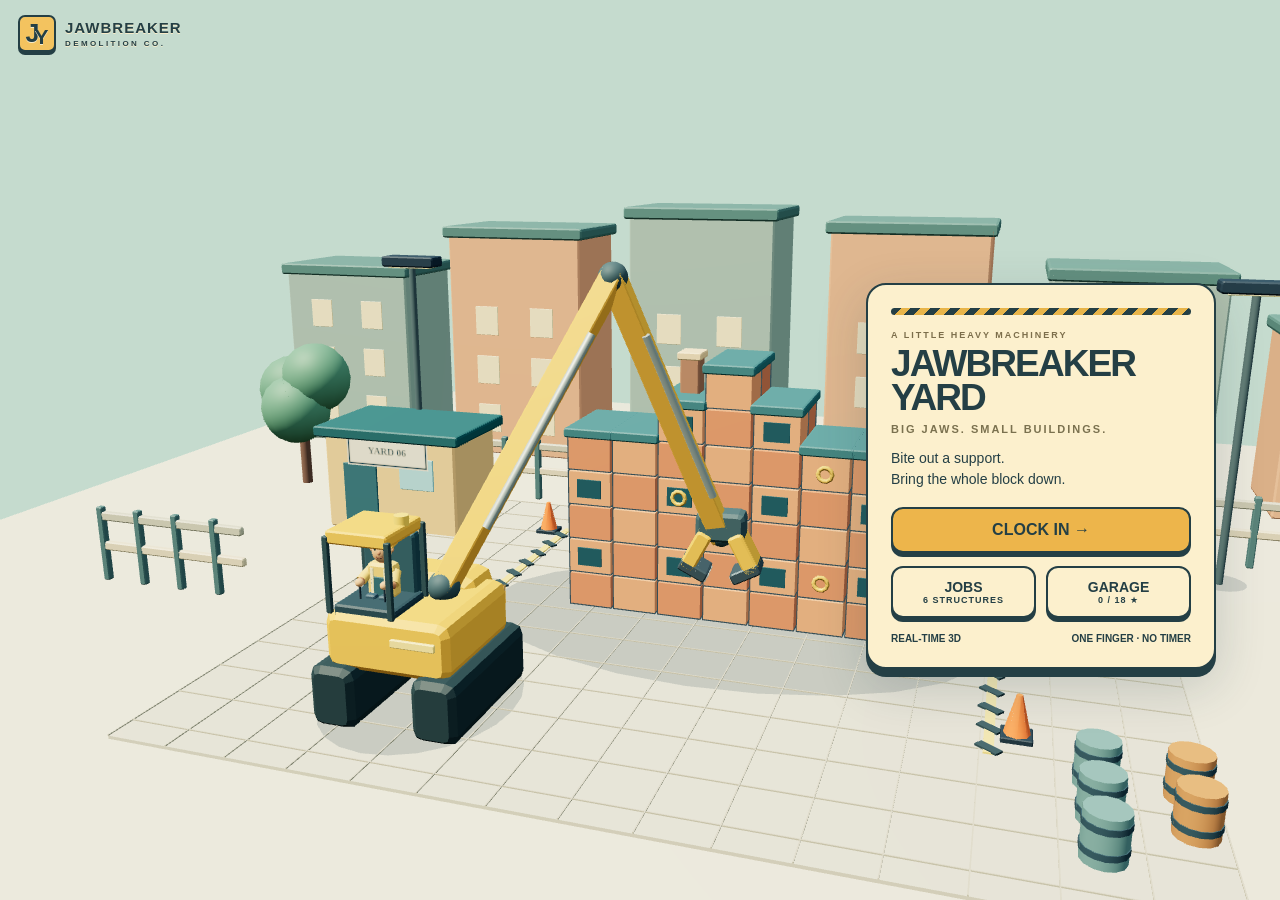
==== commit a673b286: "Refine jaw targeting, collapse previews, chain records and mobile feedback" ====
--- a/index.html
+++ b/index.html
@@ -1,5 +1,6 @@
 <!doctype html>
 <html lang="en"><head><meta charset="utf-8"><meta name="viewport" content="width=device-width,initial-scale=1,viewport-fit=cover"><meta name="theme-color" content="#263f46"><meta property="og:title" content="Jawbreaker Yard"><meta property="og:image" content="cover.jpg"><meta name="description" content="Aim a hydraulic jaw. Bite out the supports. Bring the whole block down."><title>Jawbreaker Yard · 3D Demolition</title><link rel="icon" href="icon.svg"><style>#game{position:fixed;left:0;top:0;width:var(--game-width,100vw);height:var(--game-height,100dvh);transform:translateZ(0);overflow:hidden}
+#record{display:block;font-size:8px;letter-spacing:1px;margin-top:4px}#crunch{position:relative}#crunch:after{content:'';position:absolute;bottom:0;left:0;height:5px;background:#243f45;opacity:.35;width:var(--bite,0%)}
 [data-night="true"] #brand,[data-night="true"] #hud{color:#ffedc4;text-shadow:0 1px #243f45}[data-night="true"] .brand-icon{color:#243f45;text-shadow:none}
 :root{font-family:'Trebuchet MS',Arial,sans-serif;color:#243f45;background:#c5dbce;font-synthesis:none;--ink:#243f45;--paper:#fcf0cd;--gold:#edb54b;--safe-top:env(safe-area-inset-top,0px);--safe-bottom:env(safe-area-inset-bottom,0px)}*{box-sizing:border-box}html,body{margin:0;width:100%;height:100%;overflow:hidden;overscroll-behavior:none}body{touch-action:none}button,a{-webkit-tap-highlight-color:transparent}button{font:800 14px 'Trebuchet MS',Arial,sans-serif;min-height:46px;cursor:pointer;border:2px solid var(--ink);border-radius:12px;color:var(--ink);background:var(--paper);padding:11px 17px;box-shadow:0 4px 0 #243f45;touch-action:manipulation}button:active{transform:translateY(3px);box-shadow:0 1px 0 #243f45}button:focus-visible,a:focus-visible{outline:4px solid #fff;outline-offset:3px}button:disabled{opacity:.48;cursor:default;box-shadow:none}button.primary{background:var(--gold)}button.secondary{background:#d4e1cb}button.icon{min-width:46px;padding:9px}button small{display:block;font-size:9px;letter-spacing:1px}h1,h2,p{margin:0}h1,h2{font-weight:900}small{font-size:10px;letter-spacing:1.8px;font-weight:800}#world{position:fixed;inset:0;width:100%;height:100%;display:block;touch-action:none;outline:none}header{position:fixed;top:calc(var(--safe-top) + 15px);left:18px;right:18px;display:flex;justify-content:space-between;align-items:center;pointer-events:none;z-index:4}header>*{pointer-events:auto}#brand{display:flex;gap:9px;text-decoration:none;color:var(--ink);align-items:center;font-weight:900;letter-spacing:1px;font-size:13px;text-shadow:0 1px #f9ecc9}#brand small{display:block;font-size:8px;letter-spacing:2.4px;margin-top:3px}.brand-icon{border:2px solid var(--ink);border-radius:7px;background:#f3c35f;box-shadow:0 3px var(--ink);width:38px;height:37px;display:flex;align-items:center;justify-content:center;letter-spacing:-5px;padding-right:5px;font-size:25px}.brand-icon span{font-size:21px;transform:translateY(3px)}#pause{width:46px;padding:7px;background:#fbf1d5;font-size:21px;border-radius:50%}#hud{position:fixed;top:calc(var(--safe-top) + 77px);left:20px;width:220px;pointer-events:none}#hud h2{font-size:17px;letter-spacing:-.5px;line-height:1.3;margin-top:4px;text-shadow:0 1px #f8edd2}#job-tag{font-size:8px}.progress-label{display:flex;gap:12px;align-items:center;margin-top:10px}#percent{font-size:44px;letter-spacing:-3px;line-height:1}#percent span{font-size:20px;letter-spacing:-1px}.progress-label b{display:block;font-size:12px}.progress-label small{display:block;font-size:8px;margin-top:4px;letter-spacing:1px}.track{height:7px;background:#56676355;border:1px solid #243f4566;border-radius:5px;width:170px;overflow:hidden;margin-top:7px}.track i{display:block;height:100%;background:#e6a936;width:0;transition:width .35s}#bolts{font-size:20px;font-weight:900;color:#806025;letter-spacing:6px;margin-top:7px}#controls{position:fixed;bottom:calc(var(--safe-bottom) + 15px);left:16px;right:16px;text-align:center;pointer-events:none}#controls button{pointer-events:auto}.tip{display:inline-block;padding:7px 15px;border-radius:20px;background:#fcf0cdd9;font-size:12px;font-weight:800;margin-bottom:10px;box-shadow:0 2px 0 #243f4520}.control-row{display:flex;gap:10px;justify-content:center;align-items:stretch}#support{width:67px;font-size:22px;padding:6px}#support small{font-size:7px;letter-spacing:.5px;margin-top:2px}#crunch{background:var(--gold);width:235px;padding:0 12px;height:65px;display:flex;flex-direction:column;align-items:center;justify-content:center;overflow:hidden}#crunch strong{font-size:16px;letter-spacing:1px}.teeth{letter-spacing:12px;font-size:17px;line-height:17px;opacity:.5;margin-left:10px}#crunch.engaged{background:#e38d35;transform:translateY(3px);box-shadow:0 1px var(--ink)}#controls p{font-size:10px;margin-top:12px;color:#243f45;font-weight:800;text-shadow:0 1px #fdf0cb}#pop{position:fixed;left:50%;top:41%;transform:translate(-50%,0) rotate(-5deg);font-size:27px;font-weight:900;pointer-events:none;color:#fff4cf;white-space:nowrap;-webkit-text-stroke:1px #243f45;text-shadow:3px 4px #243f45;opacity:0;transition:opacity .15s,translate .2s}#pop.show{opacity:1;translate:0 -10px}#panel{position:fixed;inset:0;pointer-events:none;display:flex;align-items:flex-end;justify-content:center;padding:calc(var(--safe-top) + 76px) 18px calc(var(--safe-bottom) + 24px);z-index:5}#panel:empty{display:none}.sheet{pointer-events:auto;width:min(100%,420px);border:2px solid var(--ink);border-radius:20px;background:var(--paper);box-shadow:0 8px 0 #243f45,0 16px 50px #243f4533;padding:23px;max-height:100%;overflow:auto;touch-action:pan-y;overscroll-behavior:contain;position:relative}.sheet:before{content:'';display:block;height:7px;background:repeating-linear-gradient(-45deg,#243f45 0 7px,#e8b54a 7px 14px);border-radius:4px;margin-bottom:15px}.cover h1{font-size:37px;line-height:.91;letter-spacing:-1.9px}.cover .sub{font-size:11px;letter-spacing:2px;font-weight:900;margin-top:8px;color:#7a714f}.lead{font-size:14px;line-height:1.5;margin:13px 0 17px;max-width:300px}.sheet .primary{width:100%;font-size:16px}.sheet .row{display:flex;gap:10px;margin-top:13px}.sheet .row>*{flex:1}.meta{display:flex;justify-content:space-between;font-size:10px;margin-top:15px;font-weight:800}.sheet h2{font-size:27px;letter-spacing:-1px}.sheet .eyebrow{display:block;font-size:9px;letter-spacing:2px;margin-bottom:7px;color:#7c6e4b}.stars{color:#d89231;font-size:44px;letter-spacing:8px;text-shadow:2px 2px #243f45;margin:8px 0}.stats{display:grid;grid-template-columns:1fr 1fr 1fr;gap:8px;margin:12px 0}.stats div{border:1px solid #c9bf98;border-radius:10px;padding:10px 4px;text-align:center}.stats b{display:block;font-size:22px}.stats small{font-size:8px;letter-spacing:1px}.unlocked{font-size:12px;background:#d4e1cb;padding:9px;border-radius:8px;margin-bottom:12px;line-height:1.5}.jobs{display:grid;grid-template-columns:1fr 1fr;gap:10px;margin-top:17px}.jobs button{padding:10px 7px;min-height:72px;text-align:left}.jobs b{display:block;font-size:12px}.jobs span{display:block;font-size:14px;margin-top:6px;color:#9a6e24}.options{display:flex;flex-wrap:wrap;gap:9px;margin:15px 0}.options button{flex:1;font-size:11px;white-space:nowrap;padding:9px}.paint-grid{display:flex;gap:8px;margin:12px 0}.paint-grid button{flex:1;font-size:11px;padding:10px 6px}.paint-grid .on{background:#eab54c}.fine{font-size:10px;line-height:1.6;color:#69705e;margin-top:12px}.social{font-size:11px;line-height:1.6;border-top:1px solid #c4ba95;padding-top:10px;margin-top:15px}.back{width:100%;margin-top:15px}.veil{background:#243f4555;align-items:center!important}.nudge{color:#728064}#error{position:fixed;inset:0;z-index:30;background:var(--paper);padding:20vh 25px;text-align:center}#error p{margin:20px 0}[hidden]{display:none!important}
 @media (min-width:700px) and (min-height:550px){#panel{justify-content:flex-end;align-items:center;padding-right:5vw}.cover{width:350px}#hud{left:28px;top:100px}#controls{left:auto;right:28px;width:345px}#brand{font-size:15px}}
@@ -12,13 +13,13 @@
   .receipt .stats{grid-column:2;grid-row:2/5;grid-template-columns:1fr;gap:3px;margin:0}.receipt .stats div{display:flex;align-items:center;justify-content:space-between;padding:3px 7px}.receipt .stats b{font-size:17px}.receipt .stats small{font-size:7px;letter-spacing:.6px}
   .receipt .unlocked{grid-column:1/-1;font-size:10px;line-height:1.3;padding:6px;margin:5px 0 8px}.receipt>.primary{grid-column:1/-1}.receipt>.row{grid-column:1/-1;margin-top:9px}
 }
-
+
 </style></head>
 <body><div id="game"><canvas id="world" aria-label="3D demolition yard. Drag to aim the hydraulic jaws and hold to bite." tabindex="0"></canvas>
 <header><a id="brand" href="#" aria-label="Jawbreaker Yard home"><span class="brand-icon">J<span>Y</span></span><span>JAWBREAKER<small>DEMOLITION CO.</small></span></a><button id="pause" aria-label="Pause game">Ⅱ</button></header>
-<section id="hud" hidden><div><small id="job-tag"></small><h2 id="job-title"></h2></div><div class="progress-label"><strong id="percent">0<span>%</span></strong><div><b id="bites">0 BITES</b><small id="par"></small></div></div><div class="track"><i id="progress"></i></div><div id="bolts" aria-label="Recovered salvage bolts">○ ○ ○</div></section>
+<section id="hud" hidden><div><small id="job-tag"></small><h2 id="job-title"></h2></div><div class="progress-label"><strong id="percent">0<span>%</span></strong><div><b id="bites">0 BITES</b><small id="par"></small></div></div><div class="track"><i id="progress"></i></div><div id="bolts" aria-label="Recovered salvage bolts">○ ○ ○</div><small id="record"></small></section>
 <output id="pop" aria-live="polite"></output>
-<section id="controls" hidden><div class="tip" id="tip">Bite low. Watch it go.</div><div class="control-row"><button id="support" aria-label="Aim at a low support">⌖<small>SUPPORT</small></button><button id="crunch"><span class="teeth">▾ ▾ ▾</span><strong>HOLD TO BITE</strong><span class="teeth bottom">▴ ▴ ▴</span></button></div><p>Drag anywhere to aim · Hold to crunch</p></section>
+<section id="controls" hidden><div class="tip" id="tip">Bite low. Watch it go.</div><div class="control-row"><button id="support" aria-label="Aim at a low support">⌖<small>SUPPORT</small></button><button id="crunch"><span class="teeth">▾ ▾ ▾</span><strong>HOLD TO BITE</strong><span class="teeth bottom">▴ ▴ ▴</span></button></div><p>Drag to aim · Tap or hold to bite</p></section>
 <main id="panel"></main><div id="error" hidden><h1>3D needs WebGL</h1><p>Enable hardware acceleration or try a modern browser.</p><button onclick="location.reload()">Try again</button></div>
 </div><script>/**
  * @license
@@ -71,6 +72,18 @@
   for(const c of cells){let dd=(c.x-x)**2+(c.y-y)**2;if(dd<d-.0001||Math.abs(dd-d)<.0001&&c.z>(best?.z??-1)){best=c;d=dd;}}
   return d<2.2?best:null;
 }
+function lockBite(run,x,y){const cell=targetAt(run,x,y);return !run.finished&&cell?{job:run.job,cell:{...cell},used:false}:null;}
+function strikeBite(run,command){
+  if(!command||command.used||command.job!==run.job||run.finished)return[];
+  command.used=true;
+  return liveCells(run).some(c=>c.id===command.cell.id)?bite(run,command.cell.x,command.cell.y):[];
+}
+function forecast(run,x,y){
+  const command=lockBite(run,x,y);if(!command)return{cell:null,blocks:[],count:0,armoured:false};
+  const copy={...run,removed:[...run.removed],damaged:[...run.damaged]};
+  const events=strikeBite(copy,command),blocks=events.flatMap(e=>e.blocks||[]);
+  return{cell:command.cell,blocks,count:blocks.length,armoured:events[0]?.armoured===true};
+}
 function bite(r,x,y){
   if(r.finished)return[];
   const c=targetAt(r,x,y);if(!c)return[];
@@ -106,11 +119,12 @@
   }
   return events;
 }
-function defaultProfile(){return{best:Array(6).fill(0),selected:0,paint:0,sound:true,light:false,gentle:false,rewards:{like:false,comment:false},run:null};}
+function defaultProfile(){return{best:Array(6).fill(0),chains:Array(6).fill(0),selected:0,paint:0,sound:true,light:false,gentle:false,rewards:{like:false,comment:false},run:null};}
 const totalStars=p=>p.best.reduce((a,b)=>a+b,0);
 function cleanProfile(raw){
   const p=defaultProfile();if(!raw||typeof raw!=='object')return p;
   if(Array.isArray(raw.best))p.best=p.best.map((_,i)=>Number.isInteger(raw.best[i])?clamp(raw.best[i],0,3):0);
+  if(Array.isArray(raw.chains))p.chains=p.chains.map((_,i)=>Number.isInteger(raw.chains[i])?clamp(raw.chains[i],0,blueprint(i).length):0);
   p.selected=Number.isInteger(raw.selected)?clamp(raw.selected,0,5):0;
   p.paint=Number.isInteger(raw.paint)?clamp(raw.paint,0,2):0;
   p.sound=raw.sound!==false;p.light=raw.light===true;p.gentle=raw.gentle===true;
@@ -126,6 +140,7 @@
           largest:Number.isInteger(r.largest)?clamp(r.largest,0,bp.length):0,finished:done,
           stars:done?1+(r.bites<=JOBS[r.job].par+4?1:0)+(r.bites<=JOBS[r.job].par?1:0):0,started:r.started};
         if(done)p.best[r.job]=Math.max(p.best[r.job],p.run.stars);
+        p.chains[r.job]=Math.max(p.chains[r.job],p.run.largest);
       }
     }
   }
@@ -133,29 +148,29 @@
   if(p.paint===2&&totalStars(p)<12&&!p.rewards.comment)p.paint=0;
   return p;
 }
-function mergeProfile(local,remote){const q=cleanProfile(remote);return cleanProfile({...local,best:local.best.map((v,i)=>Math.max(v,q.best[i])),run:local.run||q.run,rewards:{like:local.rewards.like||q.rewards.like,comment:local.rewards.comment||q.rewards.comment}});}
-
-return {JOBS,clamp,armJoint,blueprint,makeRun,liveCells,progress,targetAt,bite,defaultProfile,totalStars,cleanProfile,mergeProfile};})();
+function mergeProfile(local,remote){const p=cleanProfile(local),q=cleanProfile(remote);return cleanProfile({...p,best:p.best.map((v,i)=>Math.max(v,q.best[i])),chains:p.chains.map((v,i)=>Math.max(v,q.chains[i])),run:p.run||q.run,rewards:{like:p.rewards.like||q.rewards.like,comment:p.rewards.comment||q.rewards.comment}});}
+
+return {JOBS,clamp,armJoint,blueprint,makeRun,liveCells,progress,targetAt,lockBite,strikeBite,forecast,bite,defaultProfile,totalStars,cleanProfile,mergeProfile};})();
 const module1=(()=>{
-const T=window.THREE;T.ColorManagement.legacyMode=false;
-const materials=new Map(),geometries=new Map();let gradient=null;
-function geo(k,fn){if(!geometries.has(k))geometries.set(k,fn());return geometries.get(k);}
-function material(color){if(!materials.has(color)){let metal=['#91a6ad','#b7c6c4','#526874','#d8b568','#b58b45'].includes(color);materials.set(color,new T.MeshStandardMaterial({color,metalness:metal?.48:.12,roughness:metal?.32:.61}));}return materials.get(color);}
-
-const ink=new T.MeshBasicMaterial({color:'#1c3441',side:T.BackSide});
-function add(parent,g,color,x=0,y=0,z=0,outline=false){let o=new T.Mesh(g,material(color));o.position.set(x,y,z);o.castShadow=true;o.receiveShadow=true;parent.add(o);if(outline){let edge=new T.Mesh(g,ink);edge.scale.setScalar(1.045);o.add(edge);}return o;}
-function block(parent,w,h,d,color,x=0,y=0,z=0,r=.035,outline=false){let g=geo(['b',w,h,d,r].join(','),()=>{if(!r)return new T.BoxGeometry(w,h,d);r=Math.min(r,w*.18,h*.18,d*.18);let s=new T.Shape();s.moveTo(-w/2+r,-h/2);s.lineTo(w/2-r,-h/2);s.quadraticCurveTo(w/2,-h/2,w/2,-h/2+r);s.lineTo(w/2,h/2-r);s.quadraticCurveTo(w/2,h/2,w/2-r,h/2);s.lineTo(-w/2+r,h/2);s.quadraticCurveTo(-w/2,h/2,-w/2,h/2-r);s.lineTo(-w/2,-h/2+r);s.quadraticCurveTo(-w/2,-h/2,-w/2+r,-h/2);let b=new T.ExtrudeGeometry(s,{depth:Math.max(.01,d-2*r),steps:1,bevelEnabled:true,bevelSegments:1,bevelThickness:r,bevelSize:r,curveSegments:2});b.translate(0,0,-d/2+r);return b;});return add(parent,g,color,x,y,z,outline);}
-function sphere(parent,r,color,x=0,y=0,z=0,sx=1,sy=1,sz=1,outline=false){let o=add(parent,geo('ball',()=>new T.SphereGeometry(1,14,10)),color,x,y,z,outline);o.scale.set(r*sx,r*sy,r*sz);return o;}
-function cylinder(parent,r,h,color,x=0,y=0,z=0,r2=r,outline=false,n=14){return add(parent,geo(['c',r,r2,h,n].join(','),()=>new T.CylinderGeometry(r,r2,h,n)),color,x,y,z,outline);}
-function tube(parent,points,r,color){let g=new T.TubeGeometry(new T.CatmullRomCurve3(points.map(p=>new T.Vector3(...p))),Math.max(5,points.length*3),r,6,false);let o=add(parent,g,color);o.userData.ownGeometry=true;return o;}
-function sign(parent,str,x,y,z,w=2,bg='#e5e6ba',fg='#302844',angle=Math.PI){let c=document.createElement('canvas');c.width=256;c.height=96;let q=c.getContext('2d');q.fillStyle=bg;q.fillRect(0,0,256,96);q.strokeStyle=fg;q.lineWidth=5;q.strokeRect(6,6,244,84);q.fillStyle=fg;q.textAlign='center';q.textBaseline='middle';q.font='900 30px Trebuchet MS';q.fillText(str,128,51,237);let texture=new T.CanvasTexture(c);texture.encoding=T.sRGBEncoding;let m=new T.MeshBasicMaterial({map:texture,side:T.DoubleSide});let o=new T.Mesh(new T.PlaneGeometry(w,w*.375),m);o.position.set(x,y,z);o.rotation.y=angle;o.userData.ownMaterial=true;o.userData.ownGeometry=true;parent.add(o);return o;}
-function merge(root,excluded=new Set()){
- root.updateWorldMatrix(true,true);let inverse=new T.Matrix4().copy(root.matrixWorld).invert(),groups=new Map(),remove=[];
- root.traverse(o=>{if(!o.isMesh||o.isInstancedMesh||o.userData.ownMaterial)return;for(let p=o;p&&p!==root;p=p.parent)if(excluded.has(p))return;if(!groups.has(o.material))groups.set(o.material,[]);let g=o.geometry.index?o.geometry.toNonIndexed():o.geometry.clone();g.applyMatrix4(new T.Matrix4().multiplyMatrices(inverse,o.matrixWorld));groups.get(o.material).push(g);remove.push(o);});
- for(let o of remove){o.parent?.remove(o);if(o.userData.ownGeometry)o.geometry.dispose();}
- for(let [mat,list]of groups){let count=list.reduce((n,g)=>n+g.attributes.position.count,0),g=new T.BufferGeometry();for(let name of ['position','normal','uv']){let size=name==='uv'?2:3,arr=new Float32Array(count*size),off=0;for(let p of list){if(p.attributes[name])arr.set(p.attributes[name].array,off);off+=p.attributes.position.count*size;}g.setAttribute(name,new T.BufferAttribute(arr,size));}g.computeBoundingSphere();let o=new T.Mesh(g,mat);o.castShadow=mat!==ink;o.receiveShadow=mat!==ink;o.userData.ownGeometry=true;root.add(o);for(let a of list)a.dispose();}
-}
-function dispose(group){group.traverse(o=>{if(o.userData.ownGeometry)o.geometry?.dispose();if(o.userData.ownMaterial){o.material.map?.dispose();o.material.dispose();}});group.clear();}
+const T=window.THREE;T.ColorManagement.legacyMode=false;
+const materials=new Map(),geometries=new Map();let gradient=null;
+function geo(k,fn){if(!geometries.has(k))geometries.set(k,fn());return geometries.get(k);}
+function material(color){if(!materials.has(color)){let metal=['#91a6ad','#b7c6c4','#526874','#d8b568','#b58b45'].includes(color);materials.set(color,new T.MeshStandardMaterial({color,metalness:metal?.48:.12,roughness:metal?.32:.61}));}return materials.get(color);}
+
+const ink=new T.MeshBasicMaterial({color:'#1c3441',side:T.BackSide});
+function add(parent,g,color,x=0,y=0,z=0,outline=false){let o=new T.Mesh(g,material(color));o.position.set(x,y,z);o.castShadow=true;o.receiveShadow=true;parent.add(o);if(outline){let edge=new T.Mesh(g,ink);edge.scale.setScalar(1.045);o.add(edge);}return o;}
+function block(parent,w,h,d,color,x=0,y=0,z=0,r=.035,outline=false){let g=geo(['b',w,h,d,r].join(','),()=>{if(!r)return new T.BoxGeometry(w,h,d);r=Math.min(r,w*.18,h*.18,d*.18);let s=new T.Shape();s.moveTo(-w/2+r,-h/2);s.lineTo(w/2-r,-h/2);s.quadraticCurveTo(w/2,-h/2,w/2,-h/2+r);s.lineTo(w/2,h/2-r);s.quadraticCurveTo(w/2,h/2,w/2-r,h/2);s.lineTo(-w/2+r,h/2);s.quadraticCurveTo(-w/2,h/2,-w/2,h/2-r);s.lineTo(-w/2,-h/2+r);s.quadraticCurveTo(-w/2,-h/2,-w/2+r,-h/2);let b=new T.ExtrudeGeometry(s,{depth:Math.max(.01,d-2*r),steps:1,bevelEnabled:true,bevelSegments:1,bevelThickness:r,bevelSize:r,curveSegments:2});b.translate(0,0,-d/2+r);return b;});return add(parent,g,color,x,y,z,outline);}
+function sphere(parent,r,color,x=0,y=0,z=0,sx=1,sy=1,sz=1,outline=false){let o=add(parent,geo('ball',()=>new T.SphereGeometry(1,14,10)),color,x,y,z,outline);o.scale.set(r*sx,r*sy,r*sz);return o;}
+function cylinder(parent,r,h,color,x=0,y=0,z=0,r2=r,outline=false,n=14){return add(parent,geo(['c',r,r2,h,n].join(','),()=>new T.CylinderGeometry(r,r2,h,n)),color,x,y,z,outline);}
+function tube(parent,points,r,color){let g=new T.TubeGeometry(new T.CatmullRomCurve3(points.map(p=>new T.Vector3(...p))),Math.max(5,points.length*3),r,6,false);let o=add(parent,g,color);o.userData.ownGeometry=true;return o;}
+function sign(parent,str,x,y,z,w=2,bg='#e5e6ba',fg='#302844',angle=Math.PI){let c=document.createElement('canvas');c.width=256;c.height=96;let q=c.getContext('2d');q.fillStyle=bg;q.fillRect(0,0,256,96);q.strokeStyle=fg;q.lineWidth=5;q.strokeRect(6,6,244,84);q.fillStyle=fg;q.textAlign='center';q.textBaseline='middle';q.font='900 30px Trebuchet MS';q.fillText(str,128,51,237);let texture=new T.CanvasTexture(c);texture.encoding=T.sRGBEncoding;let m=new T.MeshBasicMaterial({map:texture,side:T.DoubleSide});let o=new T.Mesh(new T.PlaneGeometry(w,w*.375),m);o.position.set(x,y,z);o.rotation.y=angle;o.userData.ownMaterial=true;o.userData.ownGeometry=true;parent.add(o);return o;}
+function merge(root,excluded=new Set()){
+ root.updateWorldMatrix(true,true);let inverse=new T.Matrix4().copy(root.matrixWorld).invert(),groups=new Map(),remove=[];
+ root.traverse(o=>{if(!o.isMesh||o.isInstancedMesh||o.userData.ownMaterial)return;for(let p=o;p&&p!==root;p=p.parent)if(excluded.has(p))return;if(!groups.has(o.material))groups.set(o.material,[]);let g=o.geometry.index?o.geometry.toNonIndexed():o.geometry.clone();g.applyMatrix4(new T.Matrix4().multiplyMatrices(inverse,o.matrixWorld));groups.get(o.material).push(g);remove.push(o);});
+ for(let o of remove){o.parent?.remove(o);if(o.userData.ownGeometry)o.geometry.dispose();}
+ for(let [mat,list]of groups){let count=list.reduce((n,g)=>n+g.attributes.position.count,0),g=new T.BufferGeometry();for(let name of ['position','normal','uv']){let size=name==='uv'?2:3,arr=new Float32Array(count*size),off=0;for(let p of list){if(p.attributes[name])arr.set(p.attributes[name].array,off);off+=p.attributes.position.count*size;}g.setAttribute(name,new T.BufferAttribute(arr,size));}g.computeBoundingSphere();let o=new T.Mesh(g,mat);o.castShadow=mat!==ink;o.receiveShadow=mat!==ink;o.userData.ownGeometry=true;root.add(o);for(let a of list)a.dispose();}
+}
+function dispose(group){group.traverse(o=>{if(o.userData.ownGeometry)o.geometry?.dispose();if(o.userData.ownMaterial){o.material.map?.dispose();o.material.dispose();}});group.clear();}
 
 return {material,block,sphere,cylinder,tube,sign,merge,dispose};})();
 const module2=(()=>{
@@ -249,18 +264,22 @@
 const {yard,digger,group}=module2;
 const {JOBS,blueprint,liveCells,clamp}=module0;
 const T=window.THREE;
-function createView(canvas){
+function createView(canvas,onLand=()=>{}){
   const renderer=new T.WebGLRenderer({canvas,antialias:true,alpha:false,powerPreference:'high-performance'});
-  renderer.outputEncoding=T.sRGBEncoding;renderer.toneMapping=T.ACESFilmicToneMapping;renderer.toneMappingExposure=1.05;
+  renderer.outputEncoding=T.sRGBEncoding;renderer.toneMapping=T.ACESFilmicToneMapping;renderer.toneMappingExposure=1.0;
   const scene=new T.Scene(),camera=new T.PerspectiveCamera(43,1,.1,90), sun=new T.DirectionalLight('#fff0d0',2.15);
-  sun.position.set(-6,13,7);scene.add(sun,new T.HemisphereLight('#dceef4','#74725b',1.6));
-  let stage=null,machine=null,building=null,job=0,light=false,gentle=false,t=0,kick=0,ornaments=[];
+  sun.position.set(-6,13,7);scene.add(sun,new T.HemisphereLight('#dceef4','#74725b',1.0));
+  let stage=null,machine=null,building=null,job=0,light=false,gentle=false,t=0,kick=0,ornaments=[],lookY=2.6,firstFrame=true,landTime=0;
   const dummy=new T.Object3D(),ray=new T.Raycaster(),plane=new T.Plane(new T.Vector3(0,0,1),-.9),hitPoint=new T.Vector3();
   const max=400,blockGeo=new T.BoxGeometry(.63,.48,.60),blockMat=new T.MeshStandardMaterial({roughness:.84,metalness:.03});
   const bricks=new T.InstancedMesh(blockGeo,blockMat,max),windows=new T.InstancedMesh(new T.BoxGeometry(.37,.28,.025),new T.MeshStandardMaterial({roughness:.3,metalness:.22}),max);
   const bolts=new T.InstancedMesh(new T.TorusGeometry(.095,.032,5,10),new T.MeshStandardMaterial({color:'#ffc95e',roughness:.36,metalness:.5}),3);
   scene.add(bricks,windows,bolts);bricks.instanceMatrix.setUsage(T.DynamicDrawUsage);windows.instanceMatrix.setUsage(T.DynamicDrawUsage);
-  const debris=new T.InstancedMesh(new T.BoxGeometry(1,1,1),blockMat,180),dust=new T.InstancedMesh(new T.IcosahedronGeometry(1,0),new T.MeshBasicMaterial({color:'#edcf9c',transparent:true,opacity:.65,depthWrite:false}),90);
+  const edges=new T.InstancedMesh(new T.BoxGeometry(.654,.505,.624),new T.MeshBasicMaterial({color:'#42545a',side:T.BackSide}),max);
+  const ghost=new T.InstancedMesh(new T.BoxGeometry(.665,.515,.635),new T.MeshBasicMaterial({color:'#f3bc57',transparent:true,opacity:.28,depthWrite:false}),max);
+  const selection=new T.LineSegments(new T.EdgesGeometry(new T.BoxGeometry(.70,.56,1.33)),new T.LineBasicMaterial({color:'#fff3bc',depthTest:false}));
+  selection.renderOrder=12;ghost.count=0;selection.visible=false;scene.add(edges,ghost,selection);
+  const debris=new T.InstancedMesh(new T.BoxGeometry(1,1,1),blockMat,180),dust=new T.InstancedMesh(new T.IcosahedronGeometry(1,0),new T.MeshBasicMaterial({color:'#ffffff',transparent:true,opacity:.70,depthWrite:false}),90);
   scene.add(debris,dust);const rubble=[],puffs=[];
   const marker=group(scene);const ring=new T.Mesh(new T.TorusGeometry(.33,.025,5,32),new T.MeshBasicMaterial({color:'#fff4c2',depthTest:false}));marker.add(ring);
   for(let s of [-1,1]){P.block(marker,.11,.05,.03,'#fff4c2',s*.39,0,0,0);P.block(marker,.05,.11,.03,'#fff4c2',0,s*.35,0,0);}
@@ -268,10 +287,10 @@
   function position(c){return new T.Vector3((c.x-(JOBS[job].cols-1)/2)*.68,.30+c.y*.52,c.z*.65-.32);}
   function color(c){return c.kind==='glass'?'#8bb8bb':c.kind==='steel'?'#5b7480':[['#d68d68','#c57859'],['#b6c5b8','#8caaa6'],['#a8a1b5','#897b9f']][JOBS[job].theme][(c.x+c.y+c.z)%2];}
   function sync(run){
-    const live=liveCells(run);bricks.count=live.length;windows.count=0;bolts.count=0;
+    const live=liveCells(run);bricks.count=live.length;edges.count=live.length;windows.count=0;bolts.count=0;
     const gone=new Set(run.removed);for(const o of ornaments)if(!o.falling)o.root.visible=!gone.has(o.id);
     for(let i=0;i<live.length;i++){
-      const c=live[i],p=position(c);dummy.position.copy(p);dummy.rotation.set(0,0,0);dummy.scale.set(1,1,1);dummy.updateMatrix();bricks.setMatrixAt(i,dummy.matrix);
+      const c=live[i],p=position(c);dummy.position.copy(p);dummy.rotation.set(0,0,0);dummy.scale.set(1,1,1);dummy.updateMatrix();bricks.setMatrixAt(i,dummy.matrix);edges.setMatrixAt(i,dummy.matrix);
       // Material darkens once armour has cracked; windows follow surviving blocks.
       bricks.setColorAt(i,new T.Color(c.kind==='steel'&&c.hp===1?'#d8b26c':color(c)));
       if(c.z===1&&c.y>0&&(c.kind==='glass'||c.y%2===1&&c.x%2===0)){
@@ -279,7 +298,14 @@
       }
       if(c.bolt){dummy.position.copy(p);dummy.position.z+=.36;dummy.scale.set(1,1,1);dummy.updateMatrix();bolts.setMatrixAt(bolts.count++,dummy.matrix);}
     }
-    bricks.instanceMatrix.needsUpdate=true;if(bricks.instanceColor)bricks.instanceColor.needsUpdate=true;windows.instanceMatrix.needsUpdate=true;if(windows.instanceColor)windows.instanceColor.needsUpdate=true;bolts.instanceMatrix.needsUpdate=true;
+    edges.instanceMatrix.needsUpdate=true;bricks.instanceMatrix.needsUpdate=true;if(bricks.instanceColor)bricks.instanceColor.needsUpdate=true;windows.instanceMatrix.needsUpdate=true;if(windows.instanceColor)windows.instanceColor.needsUpdate=true;bolts.instanceMatrix.needsUpdate=true;
+  }
+  function previewHit(prediction){
+    selection.visible=!!prediction?.cell;ghost.count=0;
+    if(!prediction?.cell)return;
+    const p=position(prediction.cell);selection.position.set(p.x,p.y,.005);selection.material.color.set(prediction.armoured?'#ffaf51':'#fff3bc');
+    for(const c of prediction.blocks){dummy.position.copy(position(c));dummy.rotation.set(0,0,0);dummy.scale.set(1,1,1);dummy.updateMatrix();ghost.setMatrixAt(ghost.count++,dummy.matrix);}
+    ghost.instanceMatrix.needsUpdate=true;
   }
   function setJob(run){
     if(stage){scene.remove(stage);P.dispose(stage);}if(machine){scene.remove(machine.root);P.dispose(machine.root);}
@@ -287,7 +313,7 @@
     job=run.job;stage=yard(JOBS[job].theme);scene.add(stage);machine=digger();scene.add(machine.root);rubble.length=0;puffs.length=0;
     canvas.parentElement.dataset.night=String(JOBS[job].theme===2);
     const sky=['#c5dbce','#bed7d8','#4b557b'][JOBS[job].theme];scene.background=new T.Color(sky);scene.fog=new T.Fog(sky,27,56);
-    sun.intensity=JOBS[job].theme===2?1.7:2.15;
+    sun.intensity=JOBS[job].theme===2?1.6:1.85;previewHit(null);firstFrame=true;
     const bp=blueprint(job),shape=JOBS[job].shape;
     for(let x=0;x<JOBS[job].cols;x++){
       const c=bp.filter(c=>c.x===x&&c.z===1).sort((a,b)=>b.y-a.y)[0];if(!c)continue;
@@ -306,8 +332,8 @@
   function resize(){
     const w=canvas.clientWidth,h=canvas.clientHeight;if(!w||!h)return;
     renderer.setPixelRatio(Math.min(devicePixelRatio||1,light?1:1.5));renderer.setSize(w,h,false);camera.aspect=w/h;
-    const portrait=w/h<.85,d=portrait?Math.max(16.5,11.2/(w/h)):15.5;
-    camera.position.set(d*.23,d*.42,d);camera.lookAt(-1.15,JOBS[job].rows>9?3.3:2.6,1.0);camera.updateProjectionMatrix();
+    const portrait=w/h<.85,d=portrait?Math.max(16.5,(JOBS[job].cols>=9?12.6:11.2)/(w/h)):15.5;
+    camera.position.set(d*.23,d*.42,d);camera.lookAt(-1.15,lookY,1.0);camera.updateProjectionMatrix();
   }
   function aim(clientX,clientY){const rect=canvas.getBoundingClientRect();ray.setFromCamera(new T.Vector2((clientX-rect.left)/rect.width*2-1,-(clientY-rect.top)/rect.height*2+1),camera);if(ray.ray.intersectPlane(plane,hitPoint))target.set(clamp(hitPoint.x,-3.0,3.0),clamp(hitPoint.y,.30,6.15),.9);return gridTarget();}
   function gridTarget(){return{x:target.x/.68+(JOBS[job].cols-1)/2,y:(target.y-.30)/.52};}
@@ -316,91 +342,118 @@
   function impact(events){
     for(const e of events){
       if(e.type==='bite')kick=Math.min(.11,.025+e.blocks.length*.003);
+      if(e.type==='bite'&&e.armoured){for(let i=0;i<12;i++)puffs.push({p:position(e.cell).add(new T.Vector3(0,0,.45)),v:new T.Vector3(Math.sin(i*2)*2,1.5+Math.cos(i*3),2),life:0,ttl:.65,color:'#ffd777',spark:true});}
       for(const c of e.blocks||[]){
-        const p=position(c);rubble.push({p,v:new T.Vector3((Math.sin(c.x*5+c.y)*.5)+(c.impact?.6:0),c.impact?1.6:.2,1+Math.cos(c.y*6)*.7),r:new T.Vector3(),spin:new T.Vector3(Math.sin(c.y+2),Math.cos(c.x),Math.sin(c.x+c.y)),color:color(c),life:0,size:new T.Vector3(.60,.45,.57)});
+        const p=position(c);rubble.push({p,v:new T.Vector3((Math.sin(c.x*5+c.y)*.5)+(c.impact?.6:0),c.impact?1.6:.2,1+Math.cos(c.y*6)*.7),r:new T.Vector3(),spin:new T.Vector3(Math.sin(c.y+2),Math.cos(c.x),Math.sin(c.x+c.y)),color:color(c),kind:c.kind,landed:false,life:0,size:c.kind==='glass'?new T.Vector3(.35,.30,.12):new T.Vector3(.60,.45,.57)});
         for(const o of ornaments)if(o.id===c.id){o.falling=rubble[rubble.length-1];o.root.visible=true;}
-        if(puffs.length<80)puffs.push({p:p.clone(),v:new T.Vector3(Math.sin(c.x*2+c.y),.6,Math.cos(c.y*2)),life:0});
+        if(puffs.length<80)puffs.push({p:p.clone(),v:new T.Vector3(Math.sin(c.x*2+c.y),.6,Math.cos(c.y*2)),life:0,ttl:1.2,color:c.kind==='glass'?'#c7f0f1':'#edcf9c'});
       }
     }
     if(rubble.length>180)rubble.splice(0,rubble.length-180);
-  }
-  function render(dt,{closed=0,active=false,paused=false,preview=false}={}){
-    if(!paused){t+=dt;kick=Math.max(0,kick-dt*.30);previous.lerp(target,1-Math.exp(-dt*12));}
-    marker.visible=active;marker.position.copy(target);ring.scale.setScalar(1+Math.sin(t*5)*.035);ring.material.color.set(closed>.5?'#f8b448':'#fff4c2');
+    if(puffs.length>90)puffs.splice(0,puffs.length-90);
+  }
+  function render(dt,{closed=0,active=false,paused=false,preview=false,locked=null}={}){
+    const lookTarget=(preview&&camera.aspect<.85?-1.0:JOBS[job].rows>9?3.3:2.6);
+    if(firstFrame){lookY=lookTarget;firstFrame=false;}else if(!paused)lookY+=(lookTarget-lookY)*(1-Math.exp(-dt*7));
+    camera.lookAt(-1.15,lookY,1);
+    const toolTarget=locked?position(locked).setZ(.9):target;
+    if(!paused){t+=dt;kick=Math.max(0,kick-dt*.30);previous.lerp(toolTarget,1-Math.exp(-dt*18));}
+    marker.visible=active;selection.visible=selection.visible&&active;ghost.visible=active;marker.position.copy(toolTarget);ring.scale.setScalar(1+Math.sin(t*5)*.035);ring.material.color.set(closed>.5?'#f8b448':'#fff4c2');
     if(machine)machine.poseTool(previous,closed,t);
     let i=0;
-    for(let n=rubble.length-1;n>=0;n--){const a=rubble[n];if(!paused){a.life+=dt;a.v.y-=8.0*dt;a.p.addScaledVector(a.v,dt);a.r.addScaledVector(a.spin,dt*1.5);if(a.p.y<.22){a.p.y=.22;a.v.y=Math.abs(a.v.y)*.18;a.v.x*=.75;a.v.z*=.75;a.spin.multiplyScalar(.6);}}if(a.life>7){rubble.splice(n,1);continue;}dummy.position.copy(a.p);dummy.rotation.set(a.r.x,a.r.y,a.r.z);dummy.scale.copy(a.size).multiplyScalar(a.life>5?Math.max(.01,(7-a.life)/2):1);dummy.updateMatrix();debris.setMatrixAt(i,dummy.matrix);debris.setColorAt(i++,new T.Color(a.color));}
+    for(let n=rubble.length-1;n>=0;n--){const a=rubble[n];if(!paused){a.life+=dt;a.v.y-=8.0*dt;a.p.addScaledVector(a.v,dt);a.r.addScaledVector(a.spin,dt*1.5);if(a.p.y<.22){a.p.y=.22;if(!a.landed&&t-landTime>.12){onLand(a.kind,Math.abs(a.v.y));landTime=t;}a.landed=true;a.v.y=Math.abs(a.v.y)*.18;a.v.x*=.75;a.v.z*=.75;a.spin.multiplyScalar(.6);}}if(a.life>7){rubble.splice(n,1);continue;}dummy.position.copy(a.p);dummy.rotation.set(a.r.x,a.r.y,a.r.z);dummy.scale.copy(a.size).multiplyScalar(a.life>5?Math.max(.01,(7-a.life)/2):1);dummy.updateMatrix();debris.setMatrixAt(i,dummy.matrix);debris.setColorAt(i++,new T.Color(a.color));}
     debris.count=i;debris.instanceMatrix.needsUpdate=true;if(debris.instanceColor)debris.instanceColor.needsUpdate=true;i=0;
     for(const o of ornaments)if(o.falling){o.root.position.copy(o.falling.p);o.root.rotation.set(o.falling.r.x,o.falling.r.y,o.falling.r.z);o.root.visible=o.falling.life<5;}
-    for(let n=puffs.length-1;n>=0;n--){const a=puffs[n];if(!paused){a.life+=dt;a.p.addScaledVector(a.v,dt);}if(a.life>1.2){puffs.splice(n,1);continue;}dummy.position.copy(a.p);dummy.rotation.set(0,0,0);dummy.scale.setScalar((.08+a.life*.19)*(1-a.life/1.2));dummy.updateMatrix();dust.setMatrixAt(i++,dummy.matrix);}
-    dust.count=i;dust.instanceMatrix.needsUpdate=true;
+    for(let n=puffs.length-1;n>=0;n--){const a=puffs[n];if(!paused){a.life+=dt;if(a.spark)a.v.y-=8*dt;a.p.addScaledVector(a.v,dt);}if(a.life>a.ttl){puffs.splice(n,1);continue;}dummy.position.copy(a.p);dummy.rotation.set(0,0,0);dummy.scale.setScalar((a.spark?.06:.08+a.life*.19)*(1-a.life/a.ttl));dummy.updateMatrix();dust.setMatrixAt(i,dummy.matrix);dust.setColorAt(i++,new T.Color(a.color));}
+    dust.count=i;dust.instanceMatrix.needsUpdate=true;if(dust.instanceColor)dust.instanceColor.needsUpdate=true;
     const shake=gentle||paused?0:Math.sin(t*93)*kick;camera.setViewOffset(canvas.width,canvas.height,shake*12,shake*7,canvas.width,canvas.height);renderer.render(scene,camera);camera.clearViewOffset();
   }
   function settings(p){light=p.light;gentle=p.gentle;P.material('#e7aa3e').color.set(['#e7aa3e','#398ba1','#56617e'][p.paint||0]);resize();}
-  return{setJob,sync,aim,moveAim,gridTarget,focus,impact,render,resize,settings,drawCalls:()=>renderer.info.render.calls};
+  return{setJob,sync,aim,moveAim,gridTarget,focus,previewHit,impact,render,resize,settings,drawCalls:()=>renderer.info.render.calls};
 }
 
 return {createView};})();
 const module4=(()=>{
-// Optional host integration. Gameplay never awaits SDK discovery or registration.
-function bridge({host=()=>globalThis.neonlib,read,write,changed=()=>{},schedule=setTimeout,cancel=clearTimeout,timeout=5000}){
- const game='jawbreaker-yard';let alive=true,epoch=0,sdk=null,started=false,ended=false,startHost=null,loadStarted=false,cloudReady=false,dirty=false,saving=false,timers=new Set(),entries=new Map(),support={like:false,comment:false};
- const later=(fn,ms)=>{let id=schedule(()=>{timers.delete(id);fn();},ms);timers.add(id);return id;};
- const safeStop=fn=>{try{fn?.();}catch{}};
- const getHost=()=>{try{let h=host();return h&&typeof h==='object'?h:null;}catch{return null;}};
- const emit=e=>{if(alive)try{changed(e);}catch{}};
- function call(h,name){try{if(typeof h?.[name]!=='function')return false;Promise.resolve(h[name]()).catch(()=>{});return true;}catch{return false;}}
- function notifyStart(){if(started&&!ended&&sdk&&startHost!==sdk&&call(sdk,'gameStart'))startHost=sdk;}
- function save(){dirty=true;flush();}
- function flush(){if(!alive||saving||!dirty||!cloudReady||typeof sdk?.saveUserGameState!=='function')return;let snapshot;try{snapshot={game,v:1,profile:JSON.parse(JSON.stringify(read()))};}catch{return;}dirty=false;saving=true;let destination=sdk,gen=epoch,settled=false;
-  const finish=ok=>{if(settled||!alive||gen!==epoch)return;settled=true;cancel(timer);timers.delete(timer);saving=false;if(!ok)dirty=true;else{emit({type:'saved'});if(dirty)flush();}};
-  let timer=later(()=>finish(false),timeout);
-  try{Promise.resolve(destination.saveUserGameState(snapshot)).then(r=>finish(r?.code===0),()=>finish(false));}catch{finish(false);}
- }
- function reward(kind,e){if(!alive||!e||typeof e!=='object'||typeof e.project_id!=='string'||!e.project_id.trim()||kind==='like'&&e.status!==true||kind==='comment'&&typeof e.content!=='string')return;let p=read();if(p.rewards?.[kind])return;p.rewards={...p.rewards,[kind]:true};write(p,false);emit({type:'reward',kind});save();}
- function reg(kind,name,attempt=0){if(!alive||entries.has(kind)||typeof sdk?.[name]!=='function')return;let gen=epoch,entry={live:false,expired:false,stop:null};entries.set(kind,entry);
-  let timer=later(()=>{if(!alive||gen!==epoch)return;entry.expired=true;if(attempt<1&&entries.get(kind)===entry)entries.delete(kind);support[kind]=false;emit({type:'support',...support});if(attempt<1)later(()=>reg(kind,name,attempt+1),1000);},timeout);
-  const callback=e=>{if(alive&&gen===epoch&&entry.live&&!entry.expired)reward(kind,e);};
-  const done=r=>{cancel(timer);timers.delete(timer);let stop=r?.code===0&&typeof r?.data?.unsubscribe==='function'?r.data.unsubscribe:null;if(!alive||gen!==epoch||entry.expired){safeStop(stop);return;}if(r?.code!==0){entry.expired=true;if(r?.code===-2&&attempt<1){entries.delete(kind);later(()=>reg(kind,name,attempt+1),1000);}return;}entry.live=true;entry.stop=stop;support[kind]=true;emit({type:'support',...support});};
-  try{Promise.resolve(sdk[name](callback)).then(done,()=>done(null));}catch{done(null);}
- }
- function recognized(raw){return !!raw&&typeof raw==='object'&&!Array.isArray(raw)&&raw.game===game&&raw.v===1&&raw.profile&&typeof raw.profile==='object'&&!Array.isArray(raw.profile);}
- function connect(){if(!alive)return;let h=getHost();if(!h)return;if(sdk!==h){epoch++;for(let e of entries.values()){e.expired=true;safeStop(e.stop);}entries.clear();support={like:false,comment:false};cloudReady=false;loadStarted=false;saving=false;sdk=h;emit({type:'connected'});}
-  if(!loadStarted&&typeof sdk.loadUserGameState==='function'){loadStarted=true;let gen=epoch,resolved=false;later(()=>{if(alive&&gen===epoch&&!resolved){resolved=true;cloudReady=false;emit({type:'cloudUnavailable'});}},timeout);
-   try{Promise.resolve(sdk.loadUserGameState()).then(raw=>{if(!alive||gen!==epoch||resolved)return;resolved=true;if(recognized(raw)){write(raw.profile,true);emit({type:'cloud'});}cloudReady=recognized(raw)||!!raw&&typeof raw==='object'&&!Array.isArray(raw)&&Object.keys(raw).length===0;if(dirty)flush();},()=>{if(gen===epoch){resolved=true;cloudReady=false;}});}catch{resolved=true;cloudReady=false;}}
-  notifyStart();reg('like','onLike');reg('comment','onComment');if(dirty)flush();
- }
- function probe(n=0){connect();if(alive&&n<8)later(()=>probe(n+1),1500);}
- function nudge(){connect();}const external=typeof globalThis.addEventListener==='function';if(external)for(let name of ['pointerdown','focus','resize'])globalThis.addEventListener(name,nudge,{passive:true});probe();
- return{save,connect,support:()=>({...support}),prepare(){started=false;ended=false;startHost=null;},start(){connect();if(started&&!ended){notifyStart();return;}started=true;ended=false;notifyStart();},end(){if(!started||ended)return;ended=true;let destination=startHost||getHost();if(destination)call(destination,'gameOver');},
-  viewport(){let h=getHost();try{let v=h?.getGameViewport?.();if(v&&typeof v.then==='function'){Promise.resolve(v).catch(()=>{});return null;}if(v&&Number.isFinite(v.width)&&Number.isFinite(v.height)&&v.width>0&&v.height>0)return{width:v.width,height:v.height,density:Number.isFinite(v.density)&&v.density>0?v.density:1};}catch{}return null;},
-  stop(){if(!alive)return;alive=false;epoch++;if(external)for(let name of ['pointerdown','focus','resize'])globalThis.removeEventListener(name,nudge);for(let t of timers)cancel(t);timers.clear();for(let e of entries.values()){e.expired=true;safeStop(e.stop);}entries.clear();support={like:false,comment:false};}
- };
-}
-
-
-
+// Optional host integration. Gameplay never awaits SDK discovery or registration.
+function bridge({host=()=>globalThis.neonlib,read,write,changed=()=>{},schedule=setTimeout,cancel=clearTimeout,timeout=5000}){
+ const game='jawbreaker-yard';let alive=true,epoch=0,sdk=null,started=false,ended=false,startHost=null,loadStarted=false,cloudReady=false,dirty=false,saving=false,timers=new Set(),entries=new Map(),support={like:false,comment:false};
+ const later=(fn,ms)=>{let id=schedule(()=>{timers.delete(id);fn();},ms);timers.add(id);return id;};
+ const safeStop=fn=>{try{fn?.();}catch{}};
+ const getHost=()=>{try{let h=host();return h&&typeof h==='object'?h:null;}catch{return null;}};
+ const emit=e=>{if(alive)try{changed(e);}catch{}};
+ function call(h,name){try{if(typeof h?.[name]!=='function')return false;Promise.resolve(h[name]()).catch(()=>{});return true;}catch{return false;}}
+ function notifyStart(){if(started&&!ended&&sdk&&startHost!==sdk&&call(sdk,'gameStart'))startHost=sdk;}
+ function save(){dirty=true;flush();}
+ function flush(){if(!alive||saving||!dirty||!cloudReady||typeof sdk?.saveUserGameState!=='function')return;let snapshot;try{snapshot={game,v:1,profile:JSON.parse(JSON.stringify(read()))};}catch{return;}dirty=false;saving=true;let destination=sdk,gen=epoch,settled=false;
+  const finish=ok=>{if(settled||!alive||gen!==epoch)return;settled=true;cancel(timer);timers.delete(timer);saving=false;if(!ok)dirty=true;else{emit({type:'saved'});if(dirty)flush();}};
+  let timer=later(()=>finish(false),timeout);
+  try{Promise.resolve(destination.saveUserGameState(snapshot)).then(r=>finish(r?.code===0),()=>finish(false));}catch{finish(false);}
+ }
+ function reward(kind,e){if(!alive||!e||typeof e!=='object'||typeof e.project_id!=='string'||!e.project_id.trim()||kind==='like'&&e.status!==true||kind==='comment'&&typeof e.content!=='string')return;let p=read();if(p.rewards?.[kind])return;p.rewards={...p.rewards,[kind]:true};write(p,false);emit({type:'reward',kind});save();}
+ function reg(kind,name,attempt=0){if(!alive||entries.has(kind)||typeof sdk?.[name]!=='function')return;let gen=epoch,entry={live:false,expired:false,stop:null};entries.set(kind,entry);
+  let timer=later(()=>{if(!alive||gen!==epoch)return;entry.expired=true;if(attempt<1&&entries.get(kind)===entry)entries.delete(kind);support[kind]=false;emit({type:'support',...support});if(attempt<1)later(()=>reg(kind,name,attempt+1),1000);},timeout);
+  const callback=e=>{if(alive&&gen===epoch&&entry.live&&!entry.expired)reward(kind,e);};
+  const done=r=>{cancel(timer);timers.delete(timer);let stop=r?.code===0&&typeof r?.data?.unsubscribe==='function'?r.data.unsubscribe:null;if(!alive||gen!==epoch||entry.expired){safeStop(stop);return;}if(r?.code!==0){entry.expired=true;if(r?.code===-2&&attempt<1){entries.delete(kind);later(()=>reg(kind,name,attempt+1),1000);}return;}entry.live=true;entry.stop=stop;support[kind]=true;emit({type:'support',...support});};
+  try{Promise.resolve(sdk[name](callback)).then(done,()=>done(null));}catch{done(null);}
+ }
+ function recognized(raw){return !!raw&&typeof raw==='object'&&!Array.isArray(raw)&&raw.game===game&&raw.v===1&&raw.profile&&typeof raw.profile==='object'&&!Array.isArray(raw.profile);}
+ function connect(){if(!alive)return;let h=getHost();if(!h)return;if(sdk!==h){epoch++;for(let e of entries.values()){e.expired=true;safeStop(e.stop);}entries.clear();support={like:false,comment:false};cloudReady=false;loadStarted=false;saving=false;sdk=h;emit({type:'connected'});}
+  if(!loadStarted&&typeof sdk.loadUserGameState==='function'){loadStarted=true;let gen=epoch,resolved=false;later(()=>{if(alive&&gen===epoch&&!resolved){resolved=true;cloudReady=false;emit({type:'cloudUnavailable'});}},timeout);
+   try{Promise.resolve(sdk.loadUserGameState()).then(raw=>{if(!alive||gen!==epoch||resolved)return;resolved=true;if(recognized(raw)){write(raw.profile,true);emit({type:'cloud'});}cloudReady=recognized(raw)||!!raw&&typeof raw==='object'&&!Array.isArray(raw)&&Object.keys(raw).length===0;if(dirty)flush();},()=>{if(gen===epoch){resolved=true;cloudReady=false;}});}catch{resolved=true;cloudReady=false;}}
+  notifyStart();reg('like','onLike');reg('comment','onComment');if(dirty)flush();
+ }
+ function probe(n=0){connect();if(alive&&n<8)later(()=>probe(n+1),1500);}
+ function nudge(){connect();}const external=typeof globalThis.addEventListener==='function';if(external)for(let name of ['pointerdown','focus','resize'])globalThis.addEventListener(name,nudge,{passive:true});probe();
+ return{save,connect,support:()=>({...support}),prepare(){started=false;ended=false;startHost=null;},start(){connect();if(started&&!ended){notifyStart();return;}started=true;ended=false;notifyStart();},end(){if(!started||ended)return;ended=true;let destination=startHost||getHost();if(destination)call(destination,'gameOver');},
+  viewport(){let h=getHost();try{let v=h?.getGameViewport?.();if(v&&typeof v.then==='function'){Promise.resolve(v).catch(()=>{});return null;}if(v&&Number.isFinite(v.width)&&Number.isFinite(v.height)&&v.width>0&&v.height>0)return{width:v.width,height:v.height,density:Number.isFinite(v.density)&&v.density>0?v.density:1};}catch{}return null;},
+  stop(){if(!alive)return;alive=false;epoch++;if(external)for(let name of ['pointerdown','focus','resize'])globalThis.removeEventListener(name,nudge);for(let t of timers)cancel(t);timers.clear();for(let e of entries.values()){e.expired=true;safeStop(e.stop);}entries.clear();support={like:false,comment:false};}
+ };
+}
+
+
+
 
 return {bridge};})();
 const module5=(()=>{
-function makeAudio(){let ctx=null,enabled=true;const voices=new Set();
+function makeAudio(){let ctx=null,enabled=true,noiseBuffer=null;const voices=new Set();
   function wake(){if(!ctx)try{ctx=new (window.AudioContext||window.webkitAudioContext)();}catch{}if(ctx?.state==='suspended')ctx.resume().catch(()=>{});}
   function tone(f,d=.15,type='sine',gain=.08,slide=0,delay=0){if(!enabled||!ctx||ctx.state!=='running')return;const o=ctx.createOscillator(),g=ctx.createGain(),t=ctx.currentTime+delay;o.type=type;o.frequency.setValueAtTime(f,t);if(slide)o.frequency.exponentialRampToValueAtTime(Math.max(30,f+slide),t+d);g.gain.setValueAtTime(0,t);g.gain.linearRampToValueAtTime(gain,t+.008);g.gain.exponentialRampToValueAtTime(.001,t+d);o.connect(g).connect(ctx.destination);o.start(t);o.stop(t+d+.02);voices.add(o);o.onended=()=>{voices.delete(o);o.disconnect();g.disconnect();};}
-  function play(kind,n=0){wake();if(kind==='bite'){tone(120,.17,'triangle',.13,-85);tone(540,.07,'square',.026,-330,.025);if(n>4){tone(64,.4,'triangle',.13,-25,.05);for(let i=0;i<4;i++)tone(170+Math.random()*70,.1,'triangle',.03,-90,.08+i*.045);}}if(kind==='start')tone(280,.2,'sine',.04,100);if(kind==='bolt'){for(let i=0;i<3;i++)tone(660+i*130,.20,'sine',.04,0,i*.055);}if(kind==='finish'){for(let i=0;i<5;i++)tone([392,494,587,784,988][i],.30,'triangle',.055,0,i*.11);}}
+  function grain(duration,gain,frequency,high=false){
+    if(!enabled||!ctx||ctx.state!=='running')return;
+    if(!noiseBuffer){noiseBuffer=ctx.createBuffer(1,Math.ceil(ctx.sampleRate*.4),ctx.sampleRate);const samples=noiseBuffer.getChannelData(0);for(let i=0;i<samples.length;i++)samples[i]=Math.random()*2-1;}
+    const s=ctx.createBufferSource(),g=ctx.createGain(),f=ctx.createBiquadFilter(),t=ctx.currentTime;s.buffer=noiseBuffer;f.type=high?'highpass':'lowpass';f.frequency.value=frequency;g.gain.setValueAtTime(gain,t);g.gain.exponentialRampToValueAtTime(.001,t+duration);s.connect(f).connect(g).connect(ctx.destination);s.start(t);s.stop(t+duration);voices.add(s);s.onended=()=>{voices.delete(s);s.disconnect();f.disconnect();g.disconnect();};
+  }
+  function play(kind,n=0,material='brick'){
+    wake();
+    if(kind==='servo')tone(72,.17,'sawtooth',.012,65);
+    if(kind==='bite'){
+      tone(120,.17,'triangle',.13,-85);
+      if(material==='glass'){grain(.16,.075,2800,true);tone(1950,.14,'sine',.03,-1100);}
+      else if(material==='steel'){tone(390,.24,'triangle',.065,160);grain(.065,.07,3400,true);}
+      else grain(.12,.12,850);
+      if(n>4){tone(64,.35,'triangle',.11,-25,.04);grain(.23,.08,550);}
+    }
+    if(kind==='land'){grain(.07,.022,440);tone(65,.09,'triangle',.018,-20);}
+    if(kind==='glassLand')grain(.08,.025,2400,true);
+    if(kind==='record'){tone(440,.17,'triangle',.035,0);tone(660,.22,'triangle',.035,0,.07);}
+    if(kind==='start')tone(280,.2,'sine',.04,100);
+    if(kind==='bolt'){for(let i=0;i<3;i++)tone(660+i*130,.20,'sine',.04,0,i*.055);}
+    if(kind==='finish'){for(let i=0;i<5;i++)tone([392,494,587,784,988][i],.30,'triangle',.055,0,i*.11);}
+  }
   function stop(){for(let o of voices)try{o.stop();}catch{}voices.clear();}
   return{wake,play,stop,set(v){enabled=v;if(!v)stop();}};
 }
 
 return {makeAudio};})();
 const module6=(()=>{
-const {JOBS,makeRun,blueprint,liveCells,targetAt,bite,progress,defaultProfile,cleanProfile,mergeProfile,totalStars,clamp}=module0;
+const {JOBS,makeRun,blueprint,liveCells,targetAt,bite,lockBite,strikeBite,forecast,progress,defaultProfile,cleanProfile,mergeProfile,totalStars,clamp}=module0;
 const {createView}=module3;
 const {bridge}=module4;
 const {makeAudio}=module5;
 const $=id=>document.getElementById(id),KEY='jawbreaker-yard-v1';
 let profile;try{profile=cleanProfile(JSON.parse(localStorage.getItem(KEY)||'null'));}catch{profile=defaultProfile();}
-let run=profile.run||makeRun(profile.selected),mode='home',held=false,cycle=-1,struck=false,session=false,toastUntil=0,finishDelay=0,pointer=null;
-let view;try{view=createView($('world'));}catch{$('error').hidden=false;throw Error('WebGL initialization failed');}
+let run=profile.run||makeRun(profile.selected),mode='home',held=false,cycle=-1,struck=false,committed=null,queued=null,session=false,toastUntil=0,finishDelay=0,pointer=null;
+let view;try{view=createView($('world'),kind=>audio.play(kind==='glass'?'glassLand':'land'));}catch{$('error').hidden=false;throw Error('WebGL initialization failed');}
 const audio=makeAudio();audio.set(profile.sound);view.setJob(run);view.settings(profile);
 let sdk;
 function store(cloud=true){profile.run=run;try{localStorage.setItem(KEY,JSON.stringify(profile));}catch{}if(cloud)sdk?.save();}
@@ -408,43 +461,49 @@
   const adopt=remote&&!profile.run&&mode==='home'&&!session&&cycle<0&&!run.started;
   profile=remote?mergeProfile(profile,raw):cleanProfile(raw);try{localStorage.setItem(KEY,JSON.stringify(profile));}catch{}
   if(adopt&&profile.run){run=profile.run;view.setJob(run);if(run.finished)result();else home();}
-},changed:e=>{if(e.type==='reward'){view.settings(profile);toast(e.kind==='like'?'COBALT PAINT UNLOCKED':'MIDNIGHT PAINT UNLOCKED');updateSocial();}else if(e.type==='support'){updateSocial();fitViewport();}else if(e.type==='connected')fitViewport();}});}
+},changed:e=>{if(e.type==='reward'){view.settings(profile);toast(e.kind==='like'?'COBALT PAINT UNLOCKED':'MIDNIGHT PAINT UNLOCKED');updateSocial(true);refreshPaints();}else if(e.type==='support'){updateSocial(true);fitViewport();}else if(e.type==='connected')fitViewport();}});}
 sdk=mountSDK();
 function fitViewport(){const v=sdk?.viewport(),w=Math.min(innerWidth,v?.width||innerWidth),h=Math.min(innerHeight,v?.height||innerHeight);document.documentElement.style.setProperty('--game-width',w+'px');document.documentElement.style.setProperty('--game-height',h+'px');view.resize();}
 fitViewport();
 function toast(message){$('pop').textContent=message;$('pop').classList.add('show');toastUntil=performance.now()+1400;}
 function ui(active){$('hud').hidden=!active;$('controls').hidden=!active;$('pause').hidden=mode==='home';$('panel').classList.toggle('veil',mode==='pause'||mode==='jobs'||mode==='garage');}
 function panel(html){$('panel').innerHTML=html;ui(mode==='play');}
-function updateHUD(){const pct=Math.round(progress(run)*100);$('job-tag').textContent=JOBS[run.job].tag;$('job-title').textContent=JOBS[run.job].name;$('percent').innerHTML=pct+'<span>%</span>';$('progress').style.width=pct+'%';$('bites').textContent=run.bites+' BITES';$('par').textContent='GOLD ≤ '+JOBS[run.job].par+' BITES';$('bolts').textContent=Array.from({length:3},(_,i)=>i<run.bolts?'⬢':'○').join(' ');$('bolts').setAttribute('aria-label',`${run.bolts} of 3 salvage bolts recovered`);}
+function updateHUD(){const pct=Math.round(progress(run)*100);$('job-tag').textContent=JOBS[run.job].tag;$('job-title').textContent=JOBS[run.job].name;$('percent').innerHTML=pct+'<span>%</span>';$('progress').style.width=pct+'%';$('bites').textContent=run.bites+' BITES';$('par').textContent='GOLD ≤ '+JOBS[run.job].par+' BITES';$('bolts').textContent=Array.from({length:3},(_,i)=>i<run.bolts?'⬢':'○').join(' ');$('bolts').setAttribute('aria-label',`${run.bolts} of 3 salvage bolts recovered`);$('record').textContent=profile.chains[run.job]?'BEST CHAIN ×'+profile.chains[run.job]:'';}
+function refreshAim(){if(mode!=='play')return;const a=committed&&!committed.used?committed.cell:view.gridTarget(),p=forecast(run,a.x,a.y);view.previewHit(p);$('tip').textContent=p.armoured?'ARMOURED · TWO BITES':p.count>2?'CHAIN PREVIEW ×'+p.count:p.cell?'READY TO CRUNCH':'Drag onto the building';}
+function refreshPaints(){const n=totalStars(profile);for(const b of document.querySelectorAll('[data-paint]')){const i=+b.dataset.paint;b.disabled=i===1&&n<6&&!profile.rewards.like||i===2&&n<12&&!profile.rewards.comment;}}
 function neutral(){held=false;pointer=null;$('crunch').classList.remove('engaged');}
-function home(){neutral();cycle=-1;mode='home';panel(`<section class="sheet cover"><small class="eyebrow">A LITTLE HEAVY MACHINERY</small><h1>JAWBREAKER<br>YARD</h1><p class="sub">BIG JAWS. SMALL BUILDINGS.</p><p class="lead">Bite out a support.<br>Bring the whole block down.</p><button class="primary" data-action="play">${run.started&&!run.finished?'RESUME DEMOLITION':'CLOCK IN'} →</button><div class="row"><button data-action="jobs">JOBS <small>6 STRUCTURES</small></button><button data-action="garage">GARAGE <small>${totalStars(profile)} / 18 ★</small></button></div><div class="meta"><span>REAL-TIME 3D</span><span>ONE FINGER · NO TIMER</span></div></section>`);}
+function home(){neutral();cycle=-1;committed=null;queued=null;mode='home';panel(`<section class="sheet cover"><small class="eyebrow">A LITTLE HEAVY MACHINERY</small><h1>JAWBREAKER<br>YARD</h1><p class="sub">BIG JAWS. SMALL BUILDINGS.</p><p class="lead">Bite out a support.<br>Bring the whole block down.</p><button class="primary" data-action="play">${run.started&&!run.finished?'RESUME DEMOLITION':'CLOCK IN'} →</button><div class="row"><button data-action="jobs">JOBS <small>6 STRUCTURES</small></button><button data-action="garage">GARAGE <small>${totalStars(profile)} / 18 ★</small></button></div><div class="meta"><span>REAL-TIME 3D</span><span>ONE FINGER · NO TIMER</span></div></section>`);}
 function play(job=null){
-  if(job!==null){if(session){sdk.end();session=false;}run=makeRun(job);profile.selected=job;sdk.prepare();view.setJob(run);store();}
+  if(job!==null){if(session){sdk.end();session=false;}neutral();cycle=-1;committed=null;queued=null;finishDelay=0;run=makeRun(job);profile.selected=job;sdk.prepare();view.setJob(run);store();}
   else if(run.finished){play(Math.min(5,run.job+1));return;}
-  mode='play';panel('');updateHUD();audio.wake();$('tip').textContent=run.bites?'Aim at the remaining supports.':'Bite low. Watch it go.';
-}
-function pause(){if(mode!=='play')return;if(run.finished){finishDelay=0;result();return;}neutral();audio.stop();mode='pause';panel(`<section class="sheet"><small class="eyebrow">HOLD THAT THOUGHT</small><h2>Taking a breather.</h2><p class="lead">Your yard is exactly where you left it.</p><button class="primary" data-action="resume">BACK TO WORK →</button><div class="options"><button data-action="sound">SOUND ${profile.sound?'ON':'OFF'}</button><button data-action="light">${profile.light?'LIGHT':'FULL'} DETAIL</button><button data-action="gentle">${profile.gentle?'GENTLE':'JUICY'} MOTION</button></div><div class="row"><button data-action="jobs">JOBS</button><button data-action="garage">GARAGE</button></div><button class="back" data-action="home">TITLE</button><p class="fine">Progress saves after each bite. Drag to aim, or use arrow keys. Hold Space to bite.</p><div id="social"></div></section>`);store();updateSocial();}
+  mode='play';panel('');updateHUD();refreshAim();audio.wake();
+}
+function pause(){if(mode!=='play')return;if(run.finished){finishDelay=0;result();return;}neutral();queued=null;audio.stop();mode='pause';panel(`<section class="sheet"><small class="eyebrow">HOLD THAT THOUGHT</small><h2>Taking a breather.</h2><p class="lead">Your yard is exactly where you left it.</p><button class="primary" data-action="resume">BACK TO WORK →</button><div class="options"><button data-action="sound">SOUND ${profile.sound?'ON':'OFF'}</button><button data-action="light">${profile.light?'LIGHT':'FULL'} DETAIL</button><button data-action="gentle">${profile.gentle?'GENTLE':'JUICY'} MOTION</button></div><div class="row"><button data-action="jobs">JOBS</button><button data-action="garage">GARAGE</button></div><button class="back" data-action="home">TITLE</button><p class="fine">Progress saves after each bite. Drag to aim, or use arrow keys. Hold Space to bite.</p></section>`);store();updateSocial();}
 function jobs(){neutral();mode='jobs';panel(`<section class="sheet"><small class="eyebrow">FOREMAN'S CLIPBOARD</small><h2>Pick your next shift.</h2><div class="jobs">${JOBS.map((j,i)=>`<button data-job="${i}" ${i>0&&!profile.best[i-1]&&!profile.best[i]?'disabled':''}><small>0${i+1} / ${['TOWN','DOCK','NIGHT'][j.theme]}</small><b>${j.name}</b><span>${profile.best[i]?'★'.repeat(profile.best[i])+'☆'.repeat(3-profile.best[i]):i>0&&!profile.best[i-1]?'LOCKED':'READY TO CRUNCH'}</span></button>`).join('')}</div><button class="back" data-action="back">← BACK</button></section>`);}
 function garage(){neutral();mode='garage';const stars=totalStars(profile);panel(`<section class="sheet"><small class="eyebrow">YOUR PIECE OF HEAVY METAL</small><h2>The paint shop.</h2><p class="lead">Earn stars. Freshen up your jaws.<br>All six structures use the same capable machine.</p><div class="paint-grid">${['YARD GOLD','COBALT','MIDNIGHT'].map((n,i)=>`<button data-paint="${i}" class="${profile.paint===i?'on':''}" ${i===1&&stars<6&&!profile.rewards.like||i===2&&stars<12&&!profile.rewards.comment?'disabled':''}>${n}<small>${i===0?'ORIGINAL':i===1?'6 ★':'12 ★'}</small></button>`).join('')}</div><p class="fine">${stars} / 18 best stars · Best results count once. Replaying never removes a medal.</p><div id="social"></div><button class="back" data-action="back">← BACK</button></section>`);updateSocial();}
-function updateSocial(){const el=$('social');if(!el)return;const s=sdk?.support()||{};el.className='social';el.textContent=[s.like?(profile.rewards.like?'Cobalt received.':'Optional in GameWave: a confirmed like also unlocks Cobalt.'):null,s.comment?(profile.rewards.comment?'Midnight received.':'A new direct comment also unlocks Midnight.'):null].filter(Boolean).join(' ');if(el.textContent)el.textContent+=' No interaction is needed to play. Local claims apply to this browser; supported cloud saves can retain them.';}
-function result(){mode='result';neutral();cycle=-1;const unlocked=totalStars(profile),j=JOBS[run.job];panel(`<section class="sheet receipt"><small class="eyebrow">SITE CLEAR / 0${run.job+1}</small><h2>That came down nicely.</h2><div class="stars" aria-label="${run.stars} stars">${'★'.repeat(run.stars)}${'☆'.repeat(3-run.stars)}</div><div class="stats"><div><b>${run.bites}</b><small>BITES</small></div><div><b>${run.largest}</b><small>BIGGEST CHAIN</small></div><div><b>3 / 3</b><small>SALVAGE</small></div></div><p class="unlocked">${run.stars===3?'Gold shift!':`Gold target: ${j.par} bites. Cut low supports to drop whole sections.`}${unlocked>=12?' Midnight paint earned.':unlocked>=6?' Cobalt paint earned.':''}</p><button class="primary" data-action="next">${run.job===5?'BACK TO THE YARD':'NEXT STRUCTURE →'}</button><div class="row"><button data-action="retry">REPLAY</button><button data-action="garage">GARAGE · ${unlocked} ★</button></div></section>`);}
+function updateSocial(existingOnly=false){const el=$('social');if(!el||existingOnly&&!el.textContent)return;const height=el.getBoundingClientRect().height;if(existingOnly)el.style.minHeight=height+'px';const s=sdk?.support()||{};el.className='social';el.textContent=[s.like?(profile.rewards.like?'Cobalt received.':'Optional in GameWave: a confirmed like also unlocks Cobalt.'):null,s.comment?(profile.rewards.comment?'Midnight received.':'A new direct comment also unlocks Midnight.'):null].filter(Boolean).join(' ');if(el.textContent)el.textContent+=' No interaction is needed to play. Local claims apply to this browser; supported cloud saves can retain them.';el.hidden=!el.textContent&&!existingOnly;}
+function result(){mode='result';neutral();cycle=-1;queued=null;const unlocked=totalStars(profile),j=JOBS[run.job];panel(`<section class="sheet receipt"><small class="eyebrow">SITE CLEAR / 0${run.job+1}</small><h2>That came down nicely.</h2><div class="stars" aria-label="${run.stars} stars">${'★'.repeat(run.stars)}${'☆'.repeat(3-run.stars)}</div><div class="stats"><div><b>${run.bites}</b><small>BITES</small></div><div><b>${run.largest}</b><small>BIGGEST CHAIN</small></div><div><b>3 / 3</b><small>SALVAGE</small></div></div><p class="unlocked">${run.stars===3?'Gold shift!':`Gold target: ${j.par} bites. Cut low supports to drop whole sections.`}${unlocked>=12?' Midnight paint earned.':unlocked>=6?' Cobalt paint earned.':''}</p><button class="primary" data-action="next">${run.job===5?'BACK TO THE YARD':'NEXT STRUCTURE →'}</button><div class="row"><button data-action="retry">REPLAY</button><button data-action="garage">GARAGE · ${unlocked} ★</button></div></section>`);}
 function startCycle(){
-  if(mode!=='play'||run.finished||cycle>=0)return;
-  const a=view.gridTarget(),c=targetAt(run,a.x,a.y);if(!c)return;
-  cycle=0;struck=false;view.focus(c);audio.wake();if(!session){sdk.start();session=true;audio.play('start');}
-}
-function strike(){const a=view.gridTarget(),old=run.bolts,events=bite(run,a.x,a.y);if(!events.length)return;
-  view.impact(events);view.sync(run);updateHUD();audio.play('bite',events[0].blocks.length);
-  const chain=events[0].blocks.length;if(run.bolts>old){audio.play('bolt');toast('SALVAGE +'+(run.bolts-old));}else if(chain>5)toast('CHAIN × '+chain);else if(events[0].armoured)toast('ARMOUR CRACKED');
-  if(run.bites===1)$('tip').textContent='Try a bottom support for a bigger chain.';
+  if(mode!=='play'||run.finished)return;
+  const a=view.gridTarget();if(cycle>=0){queued={x:a.x,y:a.y};return;}
+  const command=lockBite(run,a.x,a.y);if(command)beginCycle(command);
+}
+function beginCycle(command){
+  committed=command;
+  cycle=0;struck=false;view.focus(committed.cell);refreshAim();audio.wake();audio.play('servo');if(!session){sdk.start();session=true;audio.play('start');}
+}
+function strike(){const old=run.bolts,oldChain=profile.chains[run.job],events=strikeBite(run,committed);if(!events.length)return;
+  profile.chains[run.job]=Math.max(oldChain,run.largest);
+  view.impact(events);view.sync(run);updateHUD();audio.play('bite',events[0].blocks.length,events[0].cell.kind);
+  view.previewHit(null);const chain=events[0].blocks.length;if(chain>oldChain&&chain>5){audio.play('record');toast('NEW BEST ×'+chain);}else if(run.bolts>old){audio.play('bolt');toast('SALVAGE +'+(run.bolts-old));}else if(chain>5)toast('CHAIN × '+chain);else if(events[0].armoured)toast('ARMOUR CRACKED');
   if(events.some(e=>e.type==='finish')){profile.best[run.job]=Math.max(profile.best[run.job],run.stars);neutral();sdk.end();session=false;finishDelay=1.6;audio.play('finish');}
   store();
 }
-function focusSupport(){const ground=liveCells(run).filter(c=>c.y===0).sort((a,b)=>a.x-b.x);if(ground.length){view.focus(ground[0]);$('tip').textContent='Support selected. Hold to bite.';}}
+function focusSupport(){const ground=liveCells(run).filter(c=>c.y===0).sort((a,b)=>a.x-b.x);if(ground.length){view.focus(ground[0]);refreshAim();}}
 $('panel').addEventListener('click',e=>{const b=e.target.closest('button');if(!b||b.disabled)return;audio.wake();const action=b.dataset.action;
   if(b.dataset.job!==undefined){play(+b.dataset.job);focusSupport();return;}
   if(b.dataset.paint!==undefined){profile.paint=+b.dataset.paint;view.settings(profile);store();garage();return;}
-  if(action==='play'){play();focusSupport();}else if(action==='resume'||action==='back'){if(run.finished)result();else if(run.started||session)play();else home();}
+  if(action==='play'){play();focusSupport();}else if(action==='resume'){play();}else if(action==='back'){if(run.finished)result();else if(run.started||session)play();else home();}
   else if(action==='home')home();else if(action==='jobs')jobs();else if(action==='garage')garage();
   else if(action==='next'){if(run.job===5)jobs();else{play(run.job+1);focusSupport();}}
   else if(action==='retry'){play(run.job);focusSupport();}
@@ -453,24 +512,28 @@
 $('pause').onclick=pause;$('brand').onclick=e=>{e.preventDefault();if(mode==='play')pause();else home();};$('support').onclick=()=>{if(mode==='play'){focusSupport();audio.wake();}};
 function down(e,onCanvas){if(mode!=='play'||run.finished)return;e.preventDefault();pointer=e.pointerId;e.currentTarget.setPointerCapture?.(e.pointerId);held=true;$('crunch').classList.add('engaged');if(onCanvas)view.aim(e.clientX,e.clientY);startCycle();}
 $('world').addEventListener('pointerdown',e=>down(e,true));$('crunch').addEventListener('pointerdown',e=>down(e,false));
-$('world').addEventListener('pointermove',e=>{if(mode==='play'&&pointer===e.pointerId){view.aim(e.clientX,e.clientY);if(held&&cycle<0)startCycle();}});
-function up(e){if(pointer===e.pointerId)neutral();}
+$('world').addEventListener('pointermove',e=>{if(mode==='play'&&pointer===e.pointerId){view.aim(e.clientX,e.clientY);if(cycle<0)refreshAim();if(held&&cycle<0)startCycle();}});
+function up(e){if(pointer===e.pointerId){if(e.type==='pointercancel')queued=null;if(e.type==='pointercancel'&&!struck){cycle=-1;committed=null;refreshAim();}neutral();}}
 for(const name of ['pointerup','pointercancel','lostpointercapture'])for(const id of ['world','crunch'])$(id).addEventListener(name,up);
-window.addEventListener('keydown',e=>{if([' ','ArrowLeft','ArrowRight','ArrowUp','ArrowDown'].includes(e.key))e.preventDefault();if(e.key==='Escape'){if(mode==='play')pause();else if(mode==='pause')play();return;}if(mode!=='play')return;if(e.key===' '){if(!e.repeat){held=true;$('crunch').classList.add('engaged');startCycle();}}else if(e.key.startsWith('Arrow')){view.moveAim(e.key==='ArrowLeft'?-.35:e.key==='ArrowRight'?.35:0,e.key==='ArrowUp'?.30:e.key==='ArrowDown'?-.30:0);}});
+window.addEventListener('keydown',e=>{if([' ','ArrowLeft','ArrowRight','ArrowUp','ArrowDown'].includes(e.key))e.preventDefault();if(e.key==='Escape'){if(mode==='play')pause();else if(mode==='pause')play();return;}if(mode!=='play')return;if(e.key===' '){if(!e.repeat){held=true;$('crunch').classList.add('engaged');startCycle();}}else if(e.key.startsWith('Arrow')){view.moveAim(e.key==='ArrowLeft'?-.35:e.key==='ArrowRight'?.35:0,e.key==='ArrowUp'?.30:e.key==='ArrowDown'?-.30:0);if(cycle<0)refreshAim();}});
 window.addEventListener('keyup',e=>{if(e.key===' ')neutral();});
 window.addEventListener('blur',()=>{if(mode==='play')pause();});document.addEventListener('visibilitychange',()=>{if(document.hidden&&mode==='play')pause();});
-window.addEventListener('resize',fitViewport);window.addEventListener('pagehide',()=>{neutral();store();sdk.stop();audio.stop();});window.addEventListener('pageshow',e=>{if(e.persisted){sdk=mountSDK();session=false;sdk.prepare();fitViewport();}});
+window.addEventListener('resize',fitViewport);window.addEventListener('pagehide',()=>{neutral();cycle=-1;committed=null;queued=null;store();sdk.stop();audio.stop();});window.addEventListener('pageshow',e=>{if(e.persisted){sdk=mountSDK();session=false;sdk.prepare();fitViewport();}});
 let last=performance.now();function frame(now){const dt=clamp((now-last)/1000,0,.05);last=now;
   const paused=mode!=='play'&&mode!=='home';
-  if(mode==='play'&&cycle>=0&&!run.finished){cycle+=dt;if(cycle>=.48&&!struck){struck=true;strike();}if(cycle>=.93){cycle=-1;if(held&&!run.finished)startCycle();}}
+  if(mode==='play'&&cycle>=0&&!run.finished){cycle+=dt;if(cycle>=.30&&!struck){struck=true;strike();}if(cycle>=.72){cycle=-1;committed=null;const next=queued;queued=null;if(!run.finished&&next){const command=lockBite(run,next.x,next.y);if(command)beginCycle(command);else refreshAim();}else if(held&&!run.finished)startCycle();else refreshAim();}}
   if(finishDelay>0&&mode==='play'){finishDelay-=dt;if(finishDelay<=0)result();}
   if(toastUntil&&now>toastUntil){$('pop').classList.remove('show');$('pop').textContent='';toastUntil=0;}
-  const closed=cycle<0?0:Math.min(1,cycle/.48)*Math.max(0,1-(cycle-.56)/.35);
-  view.render(dt,{closed:clamp(closed,0,1),active:mode==='play'&&!run.finished,paused,preview:mode==='home'});requestAnimationFrame(frame);
+  const closed=cycle<0?0:Math.min(1,cycle/.30)*Math.max(0,1-(cycle-.39)/.30);
+  $('crunch').style.setProperty('--bite',cycle<0?'0%':Math.min(100,cycle/.72*100)+'%');
+  view.render(dt,{closed:clamp(closed,0,1),locked:cycle>=0?committed?.cell:null,active:mode==='play'&&!run.finished,paused,preview:mode==='home'});requestAnimationFrame(frame);
 }
 if(run.finished)result();else home();updateHUD();requestAnimationFrame(frame);
-
+
+
+
+
 
 return {};})();
 })();</script></body></html>
-
+
